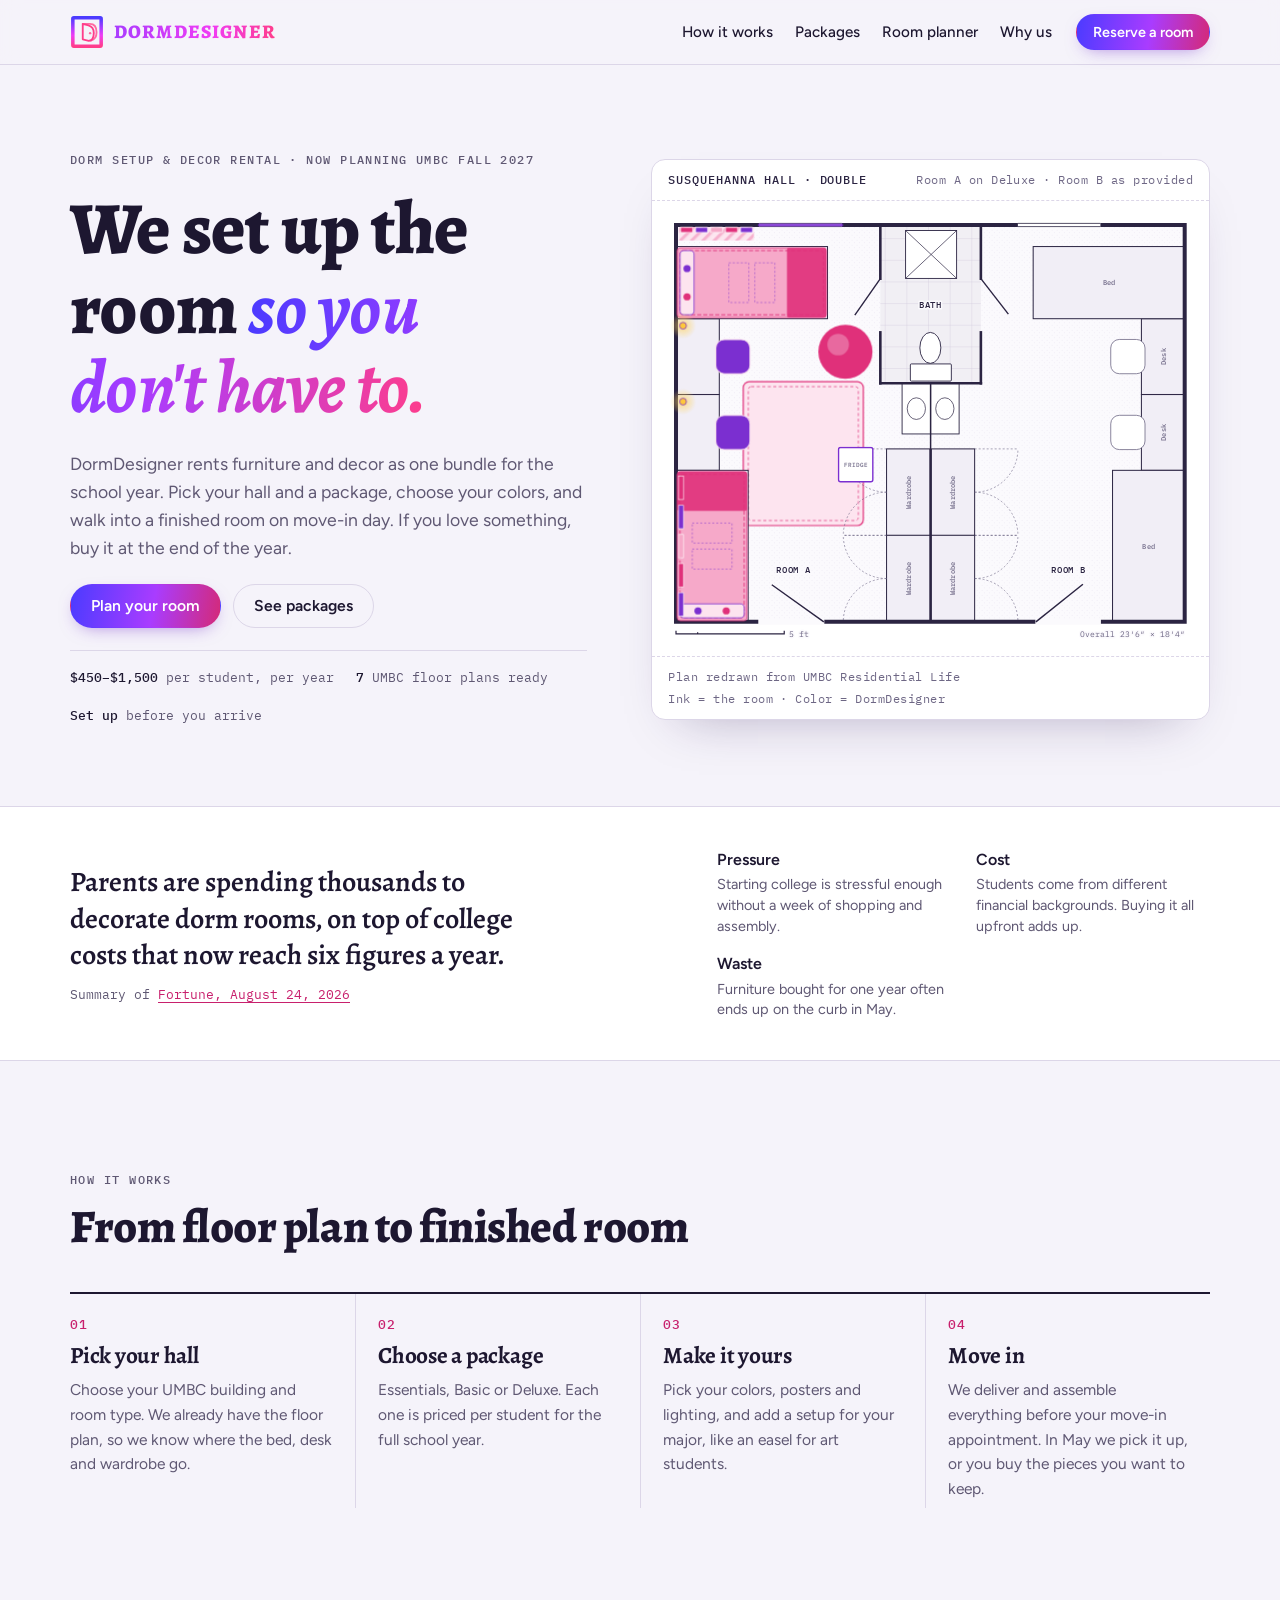
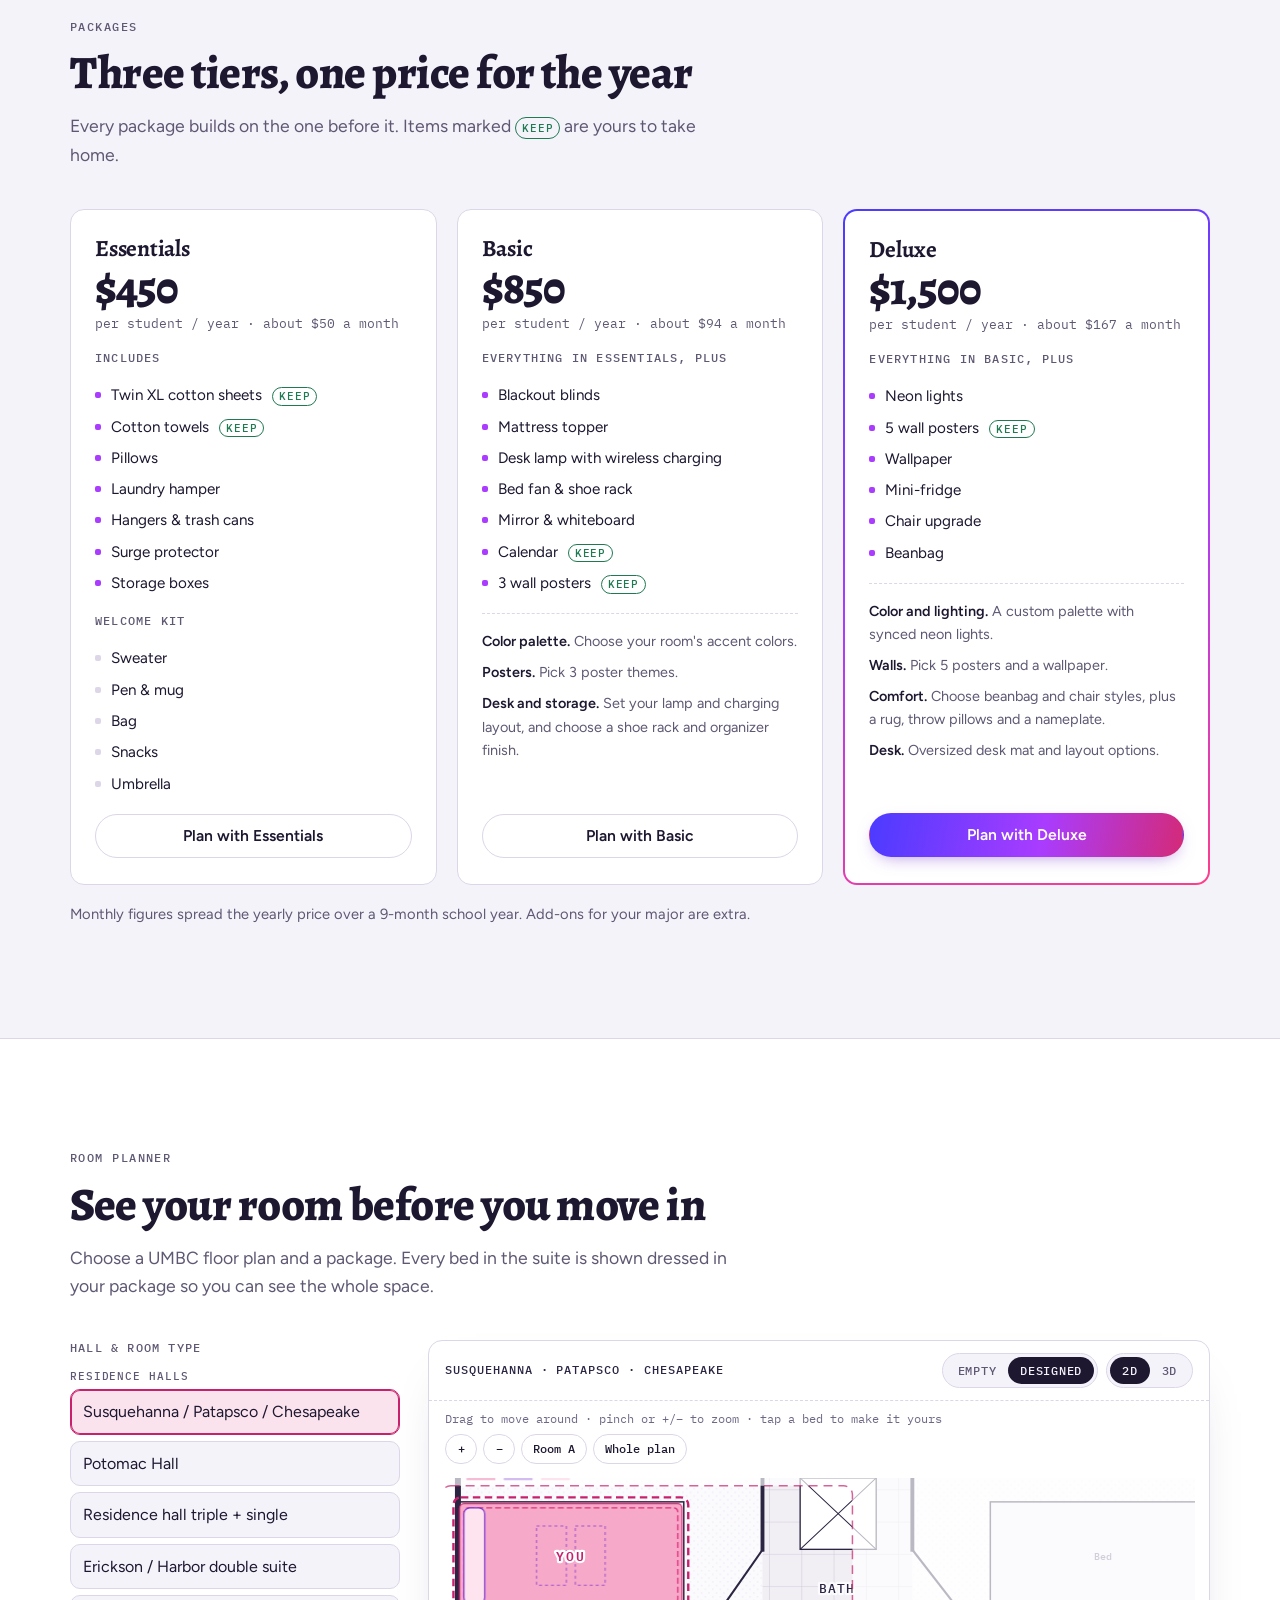
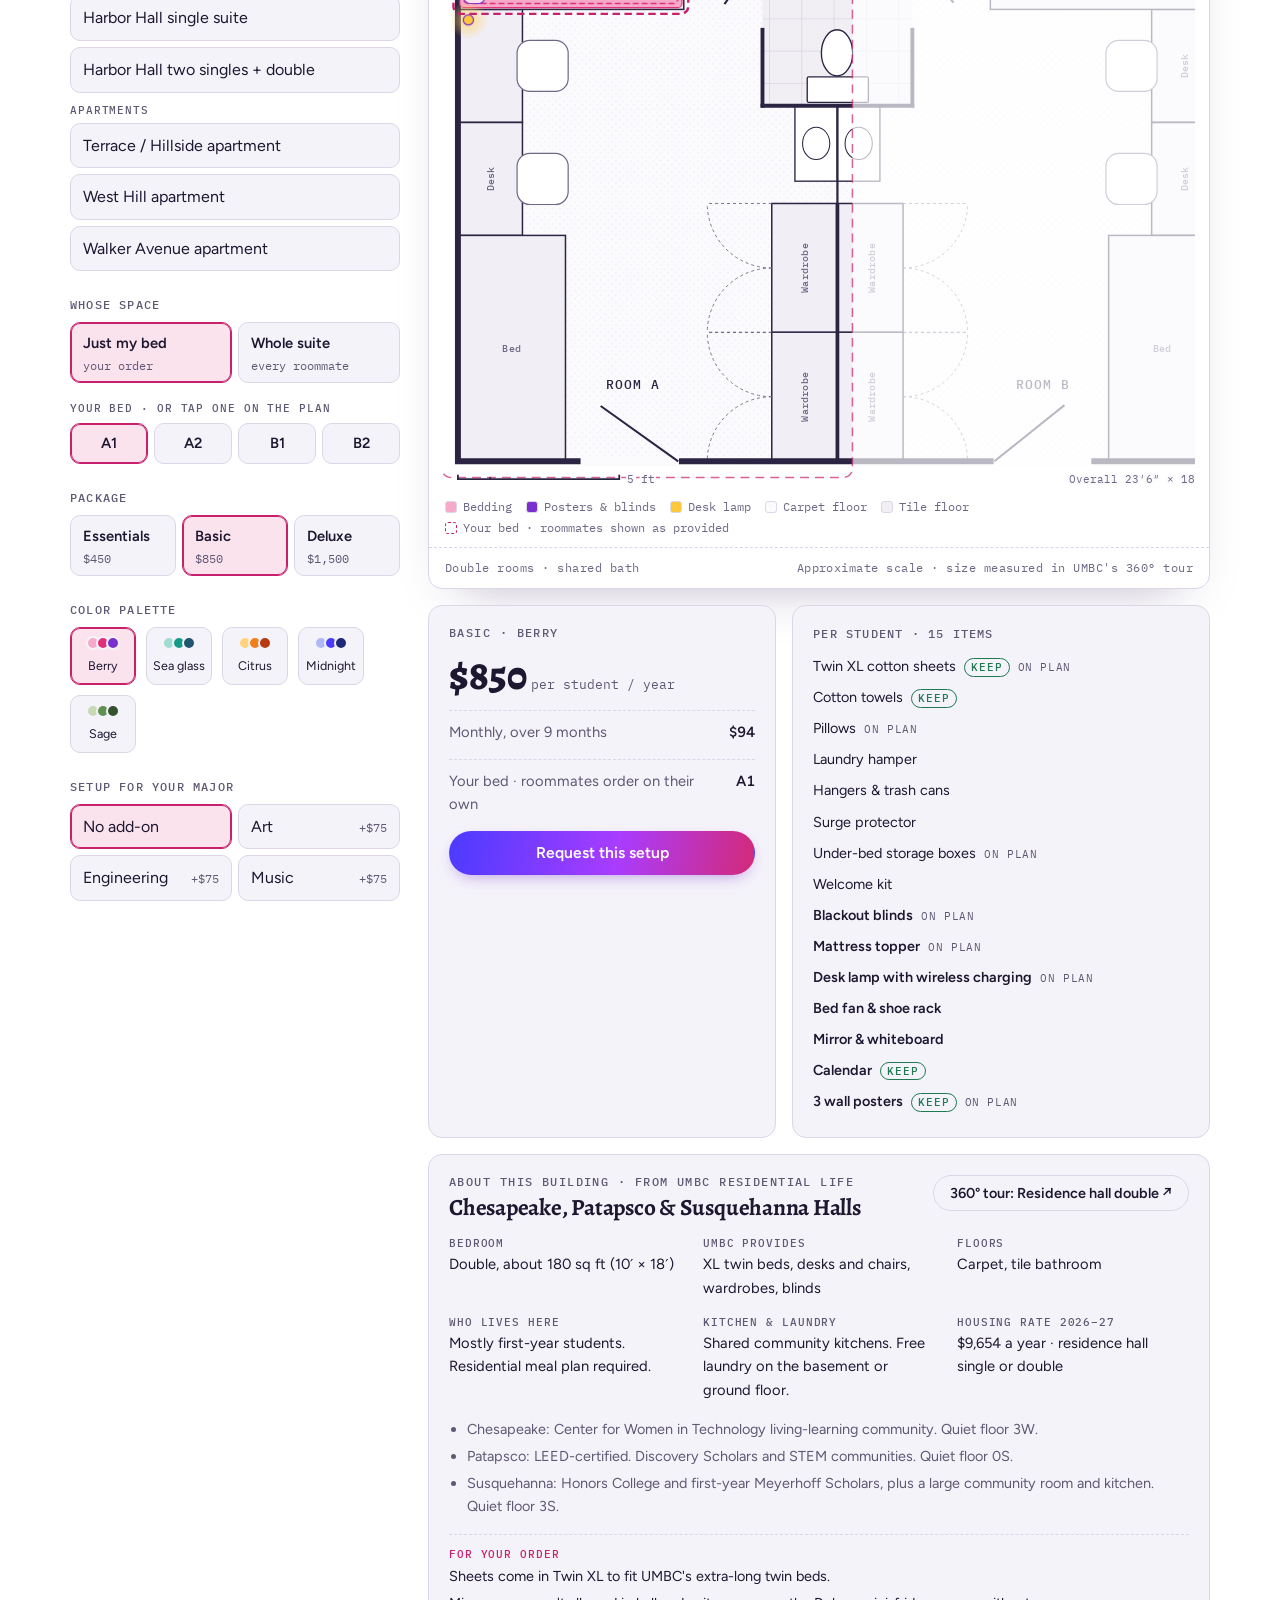
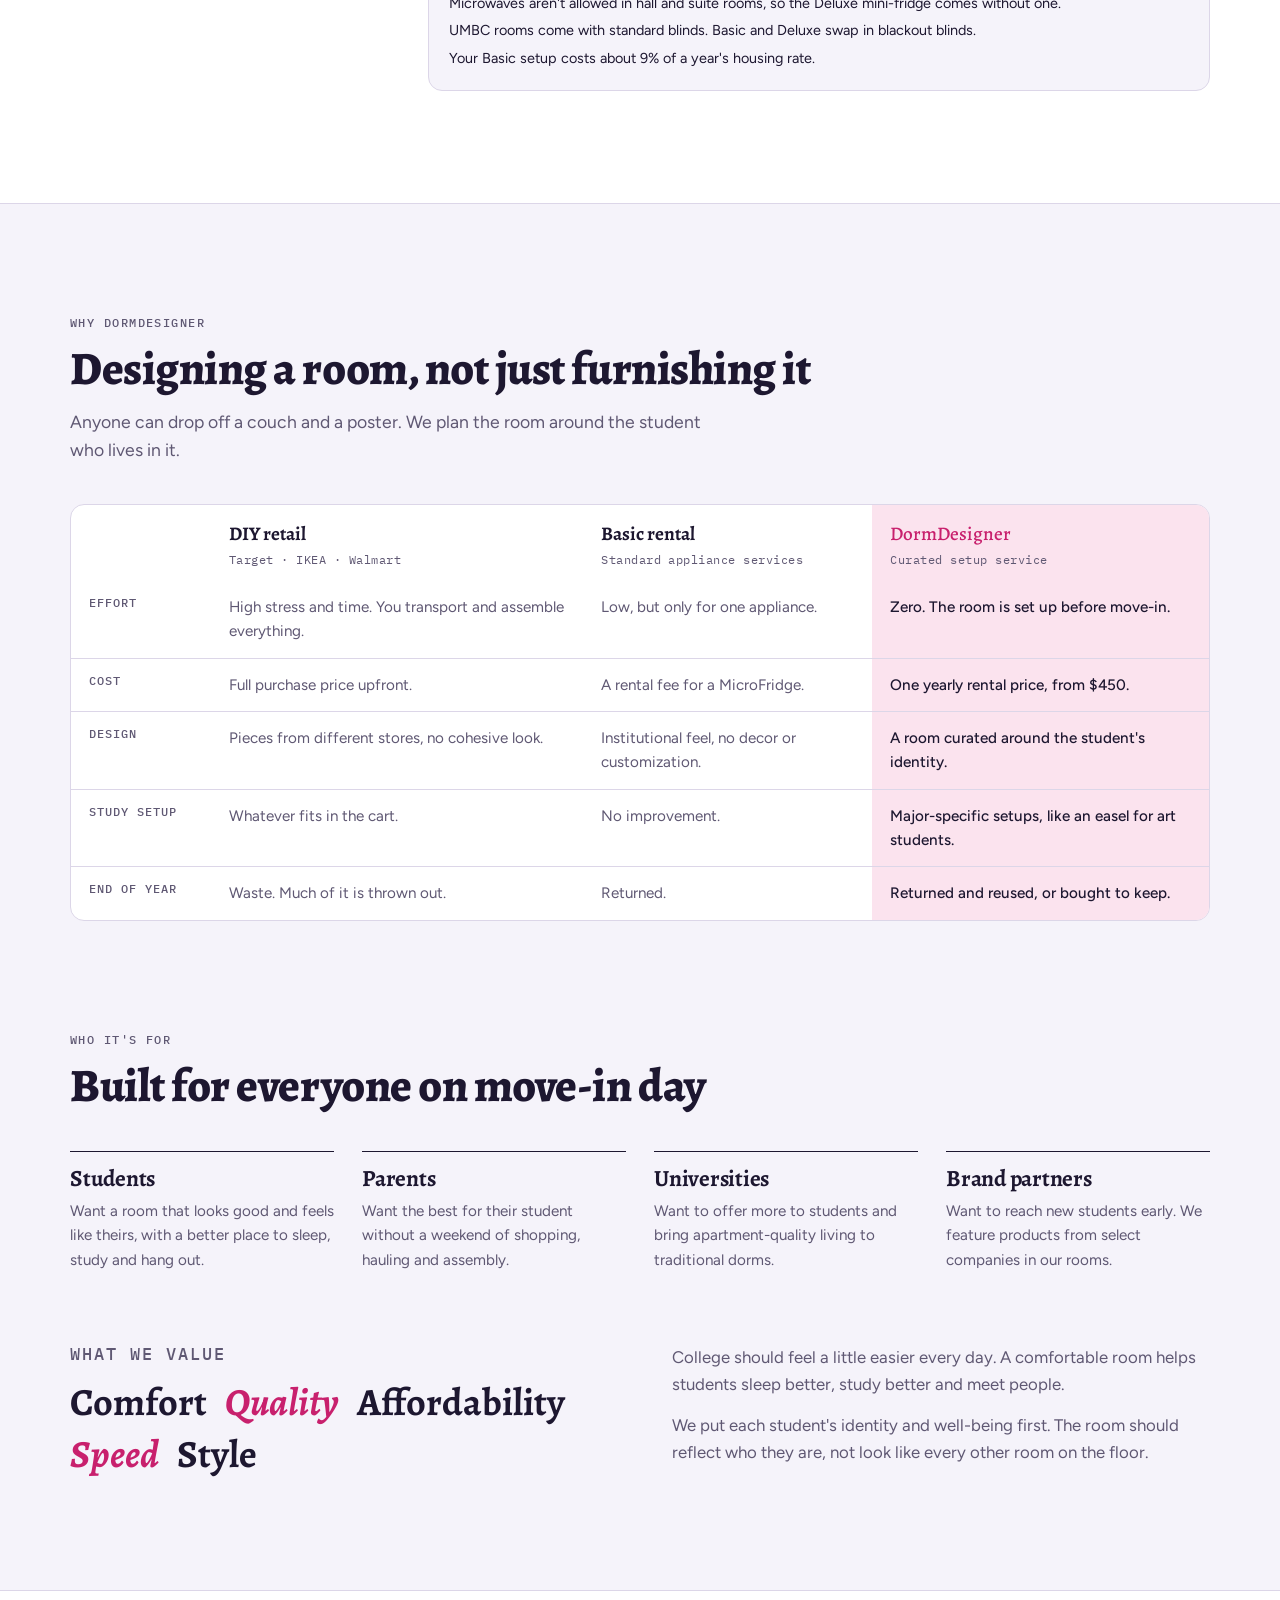
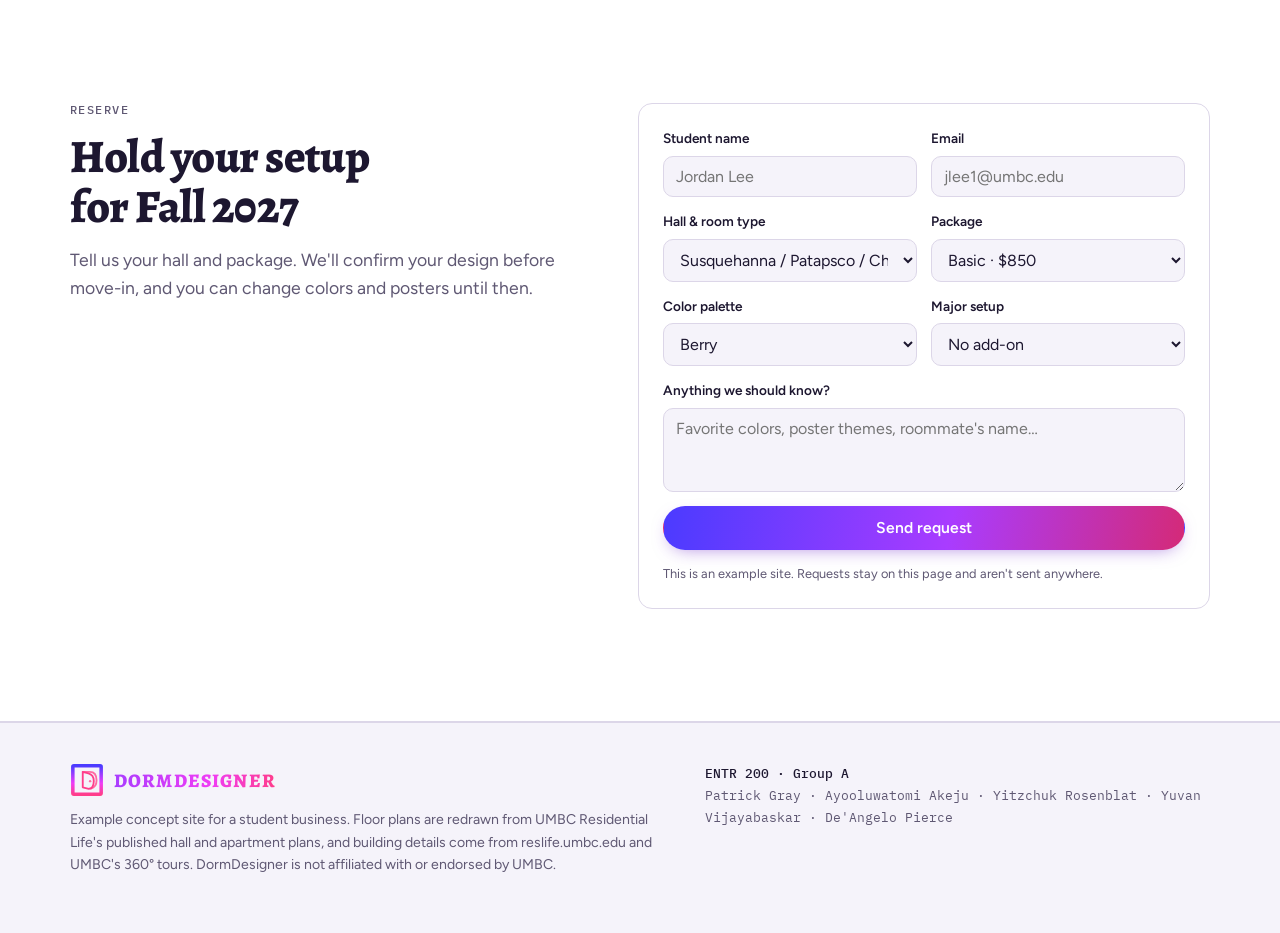
==== index.html @ 3f1683a0 "Built-in closets for Walker; fade everything outside the room in room view - Walker Avenue's closets" ====
<!doctype html>
<html lang="en">
<head>
<meta charset="utf-8">
<meta name="viewport" content="width=device-width, initial-scale=1, viewport-fit=cover">
<link rel="icon" href="logo.png">
<style>[hidden]{display:none!important}body{margin:0}img{max-width:100%}</style>
<title>DormDesigner</title>
<link rel="preconnect" href="https://fonts.googleapis.com">
<link rel="preconnect" href="https://fonts.gstatic.com" crossorigin>
<link rel="stylesheet" href="https://fonts.googleapis.com/css2?family=Alegreya:wght@500;700;800&family=Figtree:wght@400;500;600;700&family=IBM+Plex+Mono:wght@400;500&display=swap">
<style>
/* Layout: an architect's plan sheet. UMBC floor plans stay in plain ink; DormDesigner's decor is the only color on them. */
:root {
  --paper: #F5F3FA;
  --surface: #FFFFFF;
  --ink: #1D1730;
  --muted: #5F5873;
  --rule: #DCD6E8;
  --plan-bg: #FFFFFF;
  --plan-floor: #FBFAFD;
  --plan-grid: #EEEAF5;
  --plan-ink: #2B2442;
  --plan-furn: #F1EEF6;
  --plan-label: #6E6785;
  --plan-tile: #F1EFF4;
  --plan-tileline: #CFC8DA;
  --plan-wood: #F6EFE6;
  --plan-woodline: #E2D4C1;
  --brand-1: #4B3BFF;
  --brand-2: #A93CFF;
  --brand-3: #F03CF5;
  --brand-4: #FF3D8A;
  --accent: #C8206D;
  --accent-ink: #FFFFFF;
  --accent-soft: #FBE3EE;
  --ok: #1F7A52;
  --font-display: "Alegreya", Georgia, "Times New Roman", serif;
  --font-body: "Figtree", system-ui, -apple-system, "Segoe UI", sans-serif;
  --font-mono: "IBM Plex Mono", ui-monospace, Menlo, Consolas, monospace;
  --radius: 14px;
}
@media (prefers-color-scheme: dark) {
  :root:not([data-theme="light"]) {
    --paper: #100C19; --surface: #1A1526; --ink: #EEEAF7; --muted: #A49CBA; --rule: #2F2843;
    --plan-bg: #161120; --plan-floor: #1B1528; --plan-grid: #241D33; --plan-ink: #D9D2EC; --plan-furn: #251E35; --plan-label: #9C94B3; --plan-tile: #221C2F; --plan-tileline: #3A3250; --plan-wood: #241D2A; --plan-woodline: #3B3140;
    --accent: #FF6FAE; --accent-ink: #1A0D16; --accent-soft: #3A1830; --ok: #5FD39E;
    color-scheme: dark;
  }
}
:root[data-theme="dark"] {
  --paper: #100C19; --surface: #1A1526; --ink: #EEEAF7; --muted: #A49CBA; --rule: #2F2843;
  --plan-bg: #161120; --plan-floor: #1B1528; --plan-grid: #241D33; --plan-ink: #D9D2EC; --plan-furn: #251E35; --plan-label: #9C94B3; --plan-tile: #221C2F; --plan-tileline: #3A3250; --plan-wood: #241D2A; --plan-woodline: #3B3140;
  --accent: #FF6FAE; --accent-ink: #1A0D16; --accent-soft: #3A1830; --ok: #5FD39E;
  color-scheme: dark;
}

* { box-sizing: border-box; }
html { scroll-behavior: smooth; }
@media (prefers-reduced-motion: reduce) { html { scroll-behavior: auto; } }
body {
  background: var(--paper);
  color: var(--ink);
  font: 400 1rem/1.6 var(--font-body);
  -webkit-font-smoothing: antialiased;
}
a { color: var(--accent); text-underline-offset: 3px; }
:focus-visible { outline: 2px solid var(--accent); outline-offset: 3px; border-radius: 6px; }
h1, h2, h3 { font-family: var(--font-display); line-height: 1.08; margin: 0; text-wrap: balance; letter-spacing: -0.01em; }
h2 { font-size: clamp(2rem, 4vw, 2.9rem); font-weight: 800; }
h3 { font-size: 1.45rem; font-weight: 700; }
p { margin: 0; }
.wrap { max-width: 1180px; margin: 0 auto; padding-inline: 20px; }
.eyebrow {
  font: 500 0.75rem/1.2 var(--font-mono);
  letter-spacing: 0.12em; text-transform: uppercase; color: var(--muted);
}
.lede { color: var(--muted); font-size: 1.1rem; max-width: 60ch; }
.section { padding-block: clamp(64px, 9vw, 112px); }
.section-head { display: grid; gap: 14px; margin-bottom: 40px; max-width: 760px; }
.num { font-variant-numeric: tabular-nums; }

/* Brand */
.mark { width: 34px; height: 34px; flex: none; }
.wordmark {
  font: 800 1.2rem/1 var(--font-display); letter-spacing: 0.06em; text-transform: uppercase;
  background: linear-gradient(90deg, var(--brand-2), var(--brand-3) 60%, var(--brand-4));
  -webkit-background-clip: text; background-clip: text; color: transparent;
}

/* Header */
.top {
  position: sticky; top: env(safe-area-inset-top, 0px); z-index: 20;
  background: color-mix(in srgb, var(--paper) 86%, transparent);
  backdrop-filter: blur(10px); -webkit-backdrop-filter: blur(10px);
  border-bottom: 1px solid var(--rule);
}
.top .wrap { display: flex; align-items: center; gap: 24px; min-height: 64px; }
.brand { display: flex; align-items: center; gap: 10px; text-decoration: none; }
.nav { display: flex; gap: 22px; margin-left: auto; }
.nav a { color: var(--ink); text-decoration: none; font-weight: 500; font-size: 0.95rem; }
.nav a:hover { color: var(--accent); }
@media (max-width: 860px) { .nav { display: none; } .top .btn { margin-left: auto; } }

.btn {
  display: inline-flex; align-items: center; justify-content: center; gap: 8px;
  font: 600 0.98rem/1 var(--font-body); padding: 13px 20px; border-radius: 999px;
  text-decoration: none; cursor: pointer; border: 1px solid transparent;
  transition: transform .15s ease, box-shadow .15s ease; white-space: nowrap;
}
@media (max-width: 420px) { .wordmark { font-size: 1rem; letter-spacing: .03em; } .top .wrap { gap: 12px; } }
.btn-primary {
  color: #FFFFFF;
  background: linear-gradient(100deg, var(--brand-1), var(--brand-2) 55%, #D42A78);
  box-shadow: 0 6px 18px -8px rgba(110, 40, 200, .6);
}
.btn-primary:hover { transform: translateY(-1px); box-shadow: 0 10px 22px -8px rgba(110, 40, 200, .7); }
.btn-ghost { color: var(--ink); background: transparent; border-color: var(--rule); }
.btn-ghost:hover { border-color: var(--ink); }
.btn-sm { padding: 10px 16px; font-size: 0.9rem; }

/* Hero */
.hero { padding-block: clamp(40px, 7vw, 88px) clamp(48px, 7vw, 80px); }
.hero .wrap { display: grid; grid-template-columns: 1fr 1.08fr; gap: clamp(32px, 5vw, 64px); align-items: center; }
.hero-copy { display: grid; gap: 22px; min-width: 0; }
.hero h1 { font-size: clamp(2.7rem, 6.2vw, 4.6rem); font-weight: 800; }
.hero h1 em {
  font-style: italic; font-weight: 700;
  background: linear-gradient(90deg, var(--brand-1), var(--brand-2) 45%, var(--brand-4));
  -webkit-background-clip: text; background-clip: text; color: transparent;
  padding-right: .06em;
}
.hero .ctas { display: flex; flex-wrap: wrap; gap: 12px; }
.facts { display: flex; flex-wrap: wrap; gap: 8px 22px; font: 400 0.82rem/1.4 var(--font-mono); color: var(--muted); padding-top: 6px; border-top: 1px solid var(--rule); }
.facts span { padding-top: 12px; }
.facts b { color: var(--ink); font-weight: 500; }
@media (max-width: 900px) { .hero .wrap { grid-template-columns: 1fr; } }

/* Plan sheet card */
.sheet {
  background: var(--plan-bg); border: 1px solid var(--rule); border-radius: var(--radius);
  box-shadow: 0 24px 50px -30px rgba(40, 20, 80, .35);
  overflow: hidden; min-width: 0;
}
.sheet-head, .sheet-foot {
  display: flex; flex-wrap: wrap; gap: 6px 14px; align-items: center; justify-content: space-between;
  padding: 12px 16px; font: 400 0.75rem/1.35 var(--font-mono); color: var(--plan-label);
  letter-spacing: 0.04em;
}
.sheet-head { border-bottom: 1px dashed var(--rule); }
.sheet-foot { border-top: 1px dashed var(--rule); }
.sheet-head strong { color: var(--plan-ink); font-weight: 500; text-transform: uppercase; letter-spacing: 0.08em; }
.plan { display: block; width: 100%; height: auto; padding: 14px; }

/* SVG plan classes (theme-aware) */
.p-floor { fill: var(--plan-floor); }
.p-gridline { stroke: var(--plan-grid); stroke-width: .6; fill: none; }
.p-wall { stroke: var(--plan-ink); stroke-width: 4; fill: none; stroke-linejoin: miter; stroke-linecap: square; }
.p-shell { stroke: var(--plan-ink); stroke-width: 12; fill: none; stroke-linejoin: miter; }
.p-iwall { stroke: var(--plan-ink); stroke-width: 2.6; fill: none; stroke-linecap: square; }
.p-gap { stroke: var(--plan-floor); stroke-width: 6; }
.p-wingap { stroke: var(--plan-bg); stroke-width: 5.4; }
.p-win { stroke: var(--plan-ink); stroke-width: .8; }
.p-leaf { stroke: var(--plan-ink); stroke-width: 1.4; }
.p-arc { stroke: var(--plan-label); stroke-width: .7; stroke-dasharray: 2 2; fill: none; }
.p-furn { fill: var(--plan-furn); stroke: var(--plan-ink); stroke-width: 1; }
.p-fix { fill: var(--plan-bg); stroke: var(--plan-ink); stroke-width: .9; }
.p-fixline { stroke: var(--plan-ink); stroke-width: .7; fill: none; }
.p-flabel { fill: var(--plan-label); font: 500 7px var(--font-mono); letter-spacing: .02em; }
.p-room { fill: var(--plan-ink); font: 500 9px var(--font-mono); letter-spacing: .08em; text-transform: uppercase; paint-order: stroke; stroke: var(--plan-floor); stroke-width: 3px; stroke-linejoin: round; }
.p-dim { fill: var(--plan-label); font: 400 7.5px var(--font-mono); paint-order: stroke; stroke: var(--plan-floor); stroke-width: 3px; stroke-linejoin: round; }
.p-appl { fill: var(--plan-bg); stroke-width: 1.4; }
.p-appl-label { fill: var(--plan-label); font: 500 5.5px var(--font-mono); }
.decor > * { transform-box: fill-box; transform-origin: center; animation: pop .45s cubic-bezier(.2, .9, .3, 1.2) both; }
.decor > *:nth-child(3n+1) { animation-delay: .04s; }
.decor > *:nth-child(3n+2) { animation-delay: .1s; }
.decor > *:nth-child(3n) { animation-delay: .16s; }
@keyframes pop { from { opacity: .55; transform: scale(.9); } to { opacity: 1; transform: none; } }
@media (prefers-reduced-motion: reduce) { .decor > * { animation: none; } }

/* Problem band */
.band { border-block: 1px solid var(--rule); background: var(--surface); }
.band .wrap { display: grid; grid-template-columns: 1.2fr 1fr; gap: 32px 56px; padding-block: 40px; align-items: center; }
.band blockquote { margin: 0; font: 600 clamp(1.35rem, 2.6vw, 1.75rem)/1.3 var(--font-display); text-wrap: balance; }
.band .src { margin-top: 12px; font: 400 0.8rem var(--font-mono); color: var(--muted); }
.pains { display: grid; grid-template-columns: repeat(auto-fit, minmax(150px, 1fr)); gap: 14px 24px; }
.pains div { display: grid; gap: 2px; min-width: 0; }
.pains b { font-weight: 600; }
.pains span { color: var(--muted); font-size: 0.9rem; line-height: 1.45; }
@media (max-width: 800px) { .band .wrap { grid-template-columns: 1fr; } }

/* Steps */
.steps { display: grid; grid-template-columns: repeat(4, 1fr); gap: 0; counter-reset: step; border-top: 2px solid var(--ink); }
.step { padding: 22px 22px 6px 0; display: grid; gap: 10px; align-content: start; min-width: 0; }
.step + .step { padding-left: 22px; border-left: 1px solid var(--rule); }
.step::before {
  counter-increment: step; content: "0" counter(step);
  font: 500 0.8rem var(--font-mono); color: var(--accent); letter-spacing: .1em;
}
.step p { color: var(--muted); font-size: 0.97rem; }
@media (max-width: 900px) {
  .steps { grid-template-columns: 1fr 1fr; }
  .step:nth-child(3) { padding-left: 0; border-left: 0; }
  .step:nth-child(n+3) { border-top: 1px solid var(--rule); }
}
@media (max-width: 560px) {
  .steps { grid-template-columns: 1fr; }
  .step + .step { padding-left: 0; border-left: 0; border-top: 1px solid var(--rule); }
}

/* Packages */
.tiers { display: grid; grid-template-columns: repeat(3, 1fr); gap: 20px; align-items: stretch; }
.tier {
  background: var(--surface); border: 1px solid var(--rule); border-radius: var(--radius);
  padding: 26px 24px; display: flex; flex-direction: column; gap: 18px; min-width: 0;
}
.tier-head { display: grid; gap: 4px; }
.tier .price { font: 800 2.9rem/1 var(--font-display); letter-spacing: -0.02em; }
.tier .per { font: 400 0.8rem var(--font-mono); color: var(--muted); }
.tier .includes { font: 500 0.75rem var(--font-mono); text-transform: uppercase; letter-spacing: .1em; color: var(--muted); }
.tier ul { list-style: none; margin: 0; padding: 0; display: grid; gap: 7px; }
.tier li { display: flex; gap: 10px; align-items: baseline; font-size: 0.95rem; }
.tier li::before { content: ""; flex: none; width: 6px; height: 6px; border-radius: 2px; background: var(--brand-2); transform: translateY(-2px); }
.tier .kit li::before { background: var(--rule); }
.keep {
  font: 500 0.66rem/1 var(--font-mono); text-transform: uppercase; letter-spacing: .08em;
  color: var(--ok); border: 1px solid currentColor; border-radius: 999px; padding: 3px 6px; white-space: nowrap;
}
.tier .custom { border-top: 1px dashed var(--rule); padding-top: 16px; display: grid; gap: 8px; }
.tier .custom p { font-size: 0.9rem; color: var(--muted); }
.tier .custom b { color: var(--ink); font-weight: 600; }
.tier .btn { margin-top: auto; }
.tier-deluxe { border-color: transparent; background:
  linear-gradient(var(--surface), var(--surface)) padding-box,
  linear-gradient(160deg, var(--brand-1), var(--brand-2), var(--brand-4)) border-box;
  border: 2px solid transparent; }
.tiers-note { margin-top: 18px; color: var(--muted); font-size: 0.92rem; display: flex; gap: 8px; align-items: center; flex-wrap: wrap; }
@media (max-width: 960px) { .tiers { grid-template-columns: 1fr; max-width: 560px; } }

/* Planner */
.planner-sec { background: var(--surface); border-block: 1px solid var(--rule); }
.planner { display: grid; grid-template-columns: 330px minmax(0, 1fr); gap: 28px; align-items: start; }
.controls { display: grid; gap: 26px; min-width: 0; }
fieldset { border: 0; margin: 0; padding: 0; display: grid; gap: 10px; min-width: 0; }
legend { padding: 0; margin-bottom: 10px; font: 500 0.75rem var(--font-mono); text-transform: uppercase; letter-spacing: .1em; color: var(--muted); }
.opt-group { font: 500 0.7rem var(--font-mono); color: var(--muted); letter-spacing: .08em; text-transform: uppercase; margin-top: 4px; }
.radio-list { display: grid; gap: 6px; }
.opt { position: relative; display: block; cursor: pointer; }
.opt input { position: absolute; opacity: 0; inset: 0; margin: 0; cursor: pointer; }
.opt .box {
  display: flex; justify-content: space-between; gap: 10px; align-items: baseline;
  padding: 9px 12px; border: 1px solid var(--rule); border-radius: 10px; background: var(--paper);
  transition: border-color .15s, background .15s;
}
.opt .box small { color: var(--muted); font: 400 0.75rem var(--font-mono); white-space: nowrap; }
.opt:hover .box { border-color: var(--muted); }
.opt input:checked + .box { border-color: var(--accent); background: var(--accent-soft); box-shadow: inset 0 0 0 1px var(--accent); }
.opt input:focus-visible + .box { outline: 2px solid var(--accent); outline-offset: 2px; }
.seg { display: grid; grid-template-columns: repeat(3, 1fr); gap: 6px; }
.seg .box { flex-direction: column; gap: 2px; align-items: flex-start; }
.seg .box b { font-weight: 600; font-size: 0.92rem; }
.swatches { display: flex; flex-wrap: wrap; gap: 10px; }
.swatch .box { flex-direction: column; align-items: center; gap: 6px; padding: 8px 6px; min-width: 66px; }
.swatch .chips { display: flex; }
.swatch .chips i { width: 14px; height: 14px; border-radius: 50%; border: 2px solid var(--paper); margin-left: -4px; }
.swatch .chips i:first-child { margin-left: 0; }
.swatch .box span { font-size: 0.78rem; }
.majors { display: grid; grid-template-columns: 1fr 1fr; gap: 6px; }

.stage { display: grid; gap: 16px; min-width: 0; }
.toggle { display: inline-flex; border: 1px solid var(--rule); border-radius: 999px; padding: 3px; background: var(--paper); }
.toggle button {
  font: 500 0.75rem var(--font-mono); letter-spacing: .06em; text-transform: uppercase;
  border: 0; background: transparent; color: var(--muted); padding: 6px 12px; border-radius: 999px; cursor: pointer;
}
.toggle button[aria-pressed="true"] { background: var(--ink); color: var(--paper); }
.legend { display: flex; flex-wrap: wrap; gap: 6px 14px; padding: 0 16px 12px; font: 400 0.75rem var(--font-mono); color: var(--plan-label); }
.legend span { display: inline-flex; align-items: center; gap: 6px; }
.legend i { width: 12px; height: 12px; border-radius: 3px; display: inline-block; }
.head-tools { display: flex; flex-wrap: wrap; gap: 8px; }
.seg2 { grid-template-columns: 1fr 1fr; }
.seg4 { grid-template-columns: repeat(4, 1fr); }
.seg4 .box { align-items: center; padding: 8px 6px; }
.bedpick { display: grid; gap: 8px; margin-top: 4px; }
.p-you { fill: none; stroke: var(--accent); stroke-width: 1.6; stroke-dasharray: 5 3; }
.p-youlabel { fill: var(--accent); font: 600 9px var(--font-mono); letter-spacing: .14em; paint-order: stroke; stroke: var(--plan-bg); stroke-width: 3px; stroke-linejoin: round; }
.p-hit { fill: transparent; cursor: pointer; }
.p-hit:hover { fill: var(--accent); fill-opacity: .1; }

/* 3D view */
.view3d { position: relative; margin: 14px; border-radius: 10px; overflow: hidden; background: var(--plan-bg); min-height: 280px; }
.view3d canvas { display: block; width: 100%; touch-action: pan-y; cursor: grab; }
.view3d canvas.grabbing { cursor: grabbing; }
.view3d canvas:focus-visible { outline: 2px solid var(--accent); outline-offset: -2px; }
.v-bar { display: flex; flex-wrap: wrap; gap: 8px 12px; align-items: center; justify-content: space-between; padding: 10px 16px 0; }
.v-hint { font: 400 0.72rem var(--font-mono); color: var(--plan-label); }
.v-ui { display: flex; flex-wrap: wrap; gap: 6px; align-items: center; }
.v-btn {
  font: 500 0.75rem/1 var(--font-mono); color: var(--ink); background: var(--surface);
  border: 1px solid var(--rule); border-radius: 999px; min-width: 32px; height: 30px; padding: 0 11px; cursor: pointer;
}
.v-btn:hover { border-color: var(--ink); }
.plan.zoomed { cursor: grab; }
.plan.grabbing { cursor: grabbing; }
.p-tile { fill: var(--plan-tile); }
.p-tileline { stroke: var(--plan-tileline); stroke-width: .7; fill: none; }
.p-carpet { fill: var(--plan-grid); }
.p-focusmask { fill: var(--plan-bg); fill-opacity: .68; pointer-events: none; }
.p-focusring { fill: none; stroke: var(--accent); stroke-width: 1; stroke-dasharray: 6 4; opacity: .7; pointer-events: none; }
.p-seatback { fill: var(--plan-ink); fill-opacity: .2; }
.p-swing2 { stroke: var(--plan-label); stroke-width: .6; stroke-dasharray: 2 2; fill: none; }
.p-chair { fill: var(--plan-bg); stroke: var(--plan-label); stroke-width: .8; }
.p-scale { stroke: var(--plan-ink); stroke-width: 1.2; fill: none; }
.p-wood { fill: var(--plan-wood); }
.p-woodline { stroke: var(--plan-woodline); stroke-width: .7; fill: none; }
.building { background: var(--paper); border: 1px solid var(--rule); border-radius: var(--radius); padding: 20px; display: grid; gap: 16px; min-width: 0; }
.b-head { display: flex; flex-wrap: wrap; gap: 12px; justify-content: space-between; align-items: flex-start; }
.b-head h3 { margin-top: 6px; }
.b-facts { display: grid; grid-template-columns: repeat(auto-fit, minmax(210px, 1fr)); gap: 14px 22px; margin: 0; }
.b-facts dt { font: 500 0.7rem var(--font-mono); text-transform: uppercase; letter-spacing: .08em; color: var(--muted); }
.b-facts dd { margin: 3px 0 0; font-size: 0.92rem; }
.b-notes { margin: 0; padding-left: 18px; display: grid; gap: 4px; color: var(--muted); font-size: 0.9rem; }
.b-tips { border-top: 1px dashed var(--rule); padding-top: 12px; display: grid; gap: 4px; font-size: 0.9rem; }
.b-tips b { font: 500 0.7rem var(--font-mono); text-transform: uppercase; letter-spacing: .08em; color: var(--accent); }
.v3-msg { position: absolute; inset: 0; display: grid; place-items: center; text-align: center; padding: 24px; font: 400 0.85rem var(--font-mono); color: var(--plan-label); }

.summary { display: grid; grid-template-columns: minmax(0, 1fr) minmax(0, 1.2fr); gap: 16px; }
.quote, .itemlist { background: var(--paper); border: 1px solid var(--rule); border-radius: var(--radius); padding: 20px; min-width: 0; }
.quote { display: grid; gap: 14px; align-content: start; }
.quote .big { font: 800 2.6rem/1 var(--font-display); }
.quote .row { display: flex; justify-content: space-between; gap: 12px; font-size: 0.92rem; color: var(--muted); border-top: 1px dashed var(--rule); padding-top: 10px; }
.quote .row b { color: var(--ink); font-weight: 600; font-variant-numeric: tabular-nums; }
.itemlist h4 { margin: 0 0 10px; font: 500 0.75rem var(--font-mono); text-transform: uppercase; letter-spacing: .1em; color: var(--muted); }
.itemlist ul { list-style: none; margin: 0; padding: 0; columns: 2 200px; column-gap: 20px; }
.itemlist li { break-inside: avoid; padding: 4px 0; font-size: 0.9rem; display: flex; gap: 8px; align-items: baseline; flex-wrap: wrap; }
.itemlist li .tag { font: 400 0.66rem var(--font-mono); color: var(--muted); text-transform: uppercase; letter-spacing: .06em; }
.itemlist li.new { font-weight: 600; }
@media (max-width: 980px) { .planner { grid-template-columns: 1fr; } .controls { grid-template-columns: 1fr 1fr; } }
@media (max-width: 680px) { .controls { grid-template-columns: 1fr; } .summary { grid-template-columns: 1fr; } }

/* Compare */
.table-wrap { overflow-x: auto; border: 1px solid var(--rule); border-radius: var(--radius); background: var(--surface); }
table.compare { width: 100%; min-width: 720px; border-collapse: collapse; }
.compare th, .compare td { text-align: left; vertical-align: top; padding: 14px 18px; border-bottom: 1px solid var(--rule); font-size: 0.95rem; }
.compare thead th { font-family: var(--font-display); font-size: 1.2rem; font-weight: 700; border-bottom: 2px solid var(--ink); }
.compare thead th small { display: block; font: 400 0.75rem var(--font-mono); color: var(--muted); letter-spacing: .04em; margin-top: 2px; }
.compare tbody th { font: 500 0.75rem var(--font-mono); text-transform: uppercase; letter-spacing: .08em; color: var(--muted); width: 140px; }
.compare tr:last-child th, .compare tr:last-child td { border-bottom: 0; }
.compare td { color: var(--muted); }
.compare .us { background: var(--accent-soft); color: var(--ink); font-weight: 500; }
.compare thead .us { color: var(--accent); }

/* Audience + values */
.who { display: grid; grid-template-columns: repeat(4, 1fr); gap: 28px; }
.who div { display: grid; gap: 8px; align-content: start; border-top: 1px solid var(--ink); padding-top: 14px; min-width: 0; }
.who p { color: var(--muted); font-size: 0.95rem; }
@media (max-width: 900px) { .who { grid-template-columns: 1fr 1fr; } }
@media (max-width: 520px) { .who { grid-template-columns: 1fr; } }
.manifesto { display: grid; grid-template-columns: 1fr 1fr; gap: 40px 64px; margin-top: 72px; align-items: start; }
.manifesto p { color: var(--muted); font-size: 1.05rem; max-width: 56ch; }
.manifesto p + p { margin-top: 14px; }
.values { display: flex; flex-wrap: wrap; gap: 4px 18px; font: 700 clamp(1.6rem, 3.4vw, 2.4rem)/1.25 var(--font-display); }
.values span:nth-child(odd) { color: var(--ink); }
.values span:nth-child(even) { color: var(--accent); font-style: italic; }
@media (max-width: 800px) { .manifesto { grid-template-columns: 1fr; } }

/* Reserve form */
.reserve { display: grid; grid-template-columns: 1fr 1.1fr; gap: 48px; align-items: start; }
.form { background: var(--surface); border: 1px solid var(--rule); border-radius: var(--radius); padding: 24px; display: grid; gap: 14px; min-width: 0; }
.form .two { display: grid; grid-template-columns: 1fr 1fr; gap: 14px; }
.field { display: grid; gap: 6px; min-width: 0; }
.field label { font-size: 0.85rem; font-weight: 600; }
.field input, .field select, .field textarea {
  font: 400 1rem var(--font-body); color: var(--ink); background: var(--paper);
  border: 1px solid var(--rule); border-radius: 10px; padding: 10px 12px; width: 100%;
}
.field input:focus, .field select:focus, .field textarea:focus { outline: 2px solid var(--accent); outline-offset: 1px; border-color: transparent; }
.field textarea { min-height: 84px; resize: vertical; }
.form .fine { font-size: 0.8rem; color: var(--muted); }
.confirm { border: 1px solid var(--ok); border-radius: 10px; padding: 14px 16px; display: grid; gap: 6px; font-size: 0.92rem; }
.confirm b { color: var(--ok); }
.field .err { color: var(--accent); font-size: 0.8rem; }
@media (max-width: 860px) { .reserve { grid-template-columns: 1fr; } }
@media (max-width: 480px) { .form .two { grid-template-columns: 1fr; } }

/* Footer */
footer { border-top: 1px solid var(--rule); padding-block: 40px 56px; }
footer .wrap { display: grid; grid-template-columns: 1.2fr 1fr; gap: 28px; }
footer p { color: var(--muted); font-size: 0.88rem; }
footer .team { font: 400 0.8rem/1.7 var(--font-mono); color: var(--muted); }
footer .team b { color: var(--ink); font-weight: 500; }
@media (max-width: 760px) { footer .wrap { grid-template-columns: 1fr; } }
</style>
</head>
<body>

<svg width="0" height="0" style="position:absolute" aria-hidden="true">
  <defs>
    <linearGradient id="brandFrame" x1="0" y1="0" x2="0" y2="1">
      <stop offset="0" stop-color="#4B3BFF"/>
      <stop offset=".35" stop-color="#A93CFF"/>
      <stop offset=".62" stop-color="#F03CF5"/>
      <stop offset="1" stop-color="#FF3D8A"/>
    </linearGradient>
  </defs>
  <symbol id="logo" viewBox="0 0 48 48">
    <rect x="4" y="4" width="40" height="40" rx="1.5" fill="none" stroke="url(#brandFrame)" stroke-width="5"/>
    <path d="M18 12.5 H28 C35 12.5 37.5 18 37.5 24.5 C37.5 31 34.5 35 29.5 36" fill="none" stroke="#FF6AA2" stroke-width="2.6" stroke-linecap="round"/>
    <path d="M18 12.5 L26 14.6 C31.2 16 33.6 20 33.6 25.5 C33.6 32 31 36.6 26.5 36.4 L18 34.4 Z" fill="none" stroke="#FF3D8A" stroke-width="2.6" stroke-linejoin="round"/>
    <circle cx="28.4" cy="25.6" r="1.7" fill="#FF6AA2"/>
  </symbol>
</svg>

<header class="top">
  <div class="wrap">
    <a class="brand" href="#top" aria-label="DormDesigner home">
      <svg class="mark" aria-hidden="true"><use href="#logo"/></svg>
      <span class="wordmark">DormDesigner</span>
    </a>
    <nav class="nav" aria-label="Main">
      <a href="#how">How it works</a>
      <a href="#packages">Packages</a>
      <a href="#planner">Room planner</a>
      <a href="#compare">Why us</a>
    </nav>
    <a class="btn btn-primary btn-sm" href="#reserve">Reserve a room</a>
  </div>
</header>

<main id="top">
  <section class="hero">
    <div class="wrap">
      <div class="hero-copy">
        <p class="eyebrow">Dorm setup &amp; decor rental · Now planning UMBC Fall 2027</p>
        <h1>We set up the room <em>so you don't have to.</em></h1>
        <p class="lede">DormDesigner rents furniture and decor as one bundle for the school year. Pick your hall and a package, choose your colors, and walk into a finished room on move-in day. If you love something, buy it at the end of the year.</p>
        <div class="ctas">
          <a class="btn btn-primary" href="#planner">Plan your room</a>
          <a class="btn btn-ghost" href="#packages">See packages</a>
        </div>
        <div class="facts">
          <span><b>$450–$1,500</b> per student, per year</span>
          <span><b>7</b> UMBC floor plans ready</span>
          <span><b>Set up</b> before you arrive</span>
        </div>
      </div>
      <figure class="sheet" style="margin:0">
        <div class="sheet-head"><strong>Susquehanna Hall · Double</strong><span>Room A on Deluxe · Room B as provided</span></div>
        <svg class="plan" id="heroPlan" role="img" aria-label="Floor plan of a Susquehanna Hall suite. Room A has both roommates on the Deluxe package with colored bedding, posters, neon lights, a rug, beanbag and mini-fridge. Room B is shown with only the furniture the university provides."></svg>
        <figcaption class="sheet-foot"><span>Plan redrawn from UMBC Residential Life</span><span>Ink = the room · Color = DormDesigner</span></figcaption>
      </figure>
    </div>
  </section>

  <section class="band" aria-label="The problem">
    <div class="wrap">
      <div>
        <blockquote>Parents are spending thousands to decorate dorm rooms, on top of college costs that now reach six figures a year.</blockquote>
        <p class="src">Summary of <a href="https://fortune.com/2026/08/24/college-dorm-decor-parents-spending-six-figure-tuition/" target="_blank" rel="noopener">Fortune, August 24, 2026</a></p>
      </div>
      <div class="pains">
        <div><b>Pressure</b><span>Starting college is stressful enough without a week of shopping and assembly.</span></div>
        <div><b>Cost</b><span>Students come from different financial backgrounds. Buying it all upfront adds up.</span></div>
        <div><b>Waste</b><span>Furniture bought for one year often ends up on the curb in May.</span></div>
      </div>
    </div>
  </section>

  <section class="section" id="how">
    <div class="wrap">
      <div class="section-head">
        <p class="eyebrow">How it works</p>
        <h2>From floor plan to finished room</h2>
      </div>
      <div class="steps">
        <div class="step"><h3>Pick your hall</h3><p>Choose your UMBC building and room type. We already have the floor plan, so we know where the bed, desk and wardrobe go.</p></div>
        <div class="step"><h3>Choose a package</h3><p>Essentials, Basic or Deluxe. Each one is priced per student for the full school year.</p></div>
        <div class="step"><h3>Make it yours</h3><p>Pick your colors, posters and lighting, and add a setup for your major, like an easel for art students.</p></div>
        <div class="step"><h3>Move in</h3><p>We deliver and assemble everything before your move-in appointment. In May we pick it up, or you buy the pieces you want to keep.</p></div>
      </div>
    </div>
  </section>

  <section class="section" id="packages" style="padding-top:0">
    <div class="wrap">
      <div class="section-head">
        <p class="eyebrow">Packages</p>
        <h2>Three tiers, one price for the year</h2>
        <p class="lede">Every package builds on the one before it. Items marked <span class="keep">Keep</span> are yours to take home.</p>
      </div>
      <div class="tiers">
        <article class="tier">
          <div class="tier-head">
            <h3>Essentials</h3>
            <div class="price num">$450</div>
            <div class="per">per student / year · about $50 a month</div>
          </div>
          <div class="includes">Includes</div>
          <ul>
            <li>Twin XL cotton sheets <span class="keep">Keep</span></li>
            <li>Cotton towels <span class="keep">Keep</span></li>
            <li>Pillows</li>
            <li>Laundry hamper</li>
            <li>Hangers &amp; trash cans</li>
            <li>Surge protector</li>
            <li>Storage boxes</li>
          </ul>
          <div class="includes">Welcome kit</div>
          <ul class="kit">
            <li>Sweater</li><li>Pen &amp; mug</li><li>Bag</li><li>Snacks</li><li>Umbrella</li>
          </ul>
          <button class="btn btn-ghost" type="button" data-pick="essentials">Plan with Essentials</button>
        </article>
        <article class="tier">
          <div class="tier-head">
            <h3>Basic</h3>
            <div class="price num">$850</div>
            <div class="per">per student / year · about $94 a month</div>
          </div>
          <div class="includes">Everything in Essentials, plus</div>
          <ul>
            <li>Blackout blinds</li>
            <li>Mattress topper</li>
            <li>Desk lamp with wireless charging</li>
            <li>Bed fan &amp; shoe rack</li>
            <li>Mirror &amp; whiteboard</li>
            <li>Calendar <span class="keep">Keep</span></li>
            <li>3 wall posters <span class="keep">Keep</span></li>
          </ul>
          <div class="custom">
            <p><b>Color palette.</b> Choose your room's accent colors.</p>
            <p><b>Posters.</b> Pick 3 poster themes.</p>
            <p><b>Desk and storage.</b> Set your lamp and charging layout, and choose a shoe rack and organizer finish.</p>
          </div>
          <button class="btn btn-ghost" type="button" data-pick="basic">Plan with Basic</button>
        </article>
        <article class="tier tier-deluxe">
          <div class="tier-head">
            <h3>Deluxe</h3>
            <div class="price num">$1,500</div>
            <div class="per">per student / year · about $167 a month</div>
          </div>
          <div class="includes">Everything in Basic, plus</div>
          <ul>
            <li>Neon lights</li>
            <li>5 wall posters <span class="keep">Keep</span></li>
            <li>Wallpaper</li>
            <li>Mini-fridge</li>
            <li>Chair upgrade</li>
            <li>Beanbag</li>
          </ul>
          <div class="custom">
            <p><b>Color and lighting.</b> A custom palette with synced neon lights.</p>
            <p><b>Walls.</b> Pick 5 posters and a wallpaper.</p>
            <p><b>Comfort.</b> Choose beanbag and chair styles, plus a rug, throw pillows and a nameplate.</p>
            <p><b>Desk.</b> Oversized desk mat and layout options.</p>
          </div>
          <button class="btn btn-primary" type="button" data-pick="deluxe">Plan with Deluxe</button>
        </article>
      </div>
      <p class="tiers-note">Monthly figures spread the yearly price over a 9-month school year. Add-ons for your major are extra.</p>
    </div>
  </section>

  <section class="section planner-sec" id="planner">
    <div class="wrap">
      <div class="section-head">
        <p class="eyebrow">Room planner</p>
        <h2>See your room before you move in</h2>
        <p class="lede">Choose a UMBC floor plan and a package. Every bed in the suite is shown dressed in your package so you can see the whole space.</p>
      </div>
      <div class="planner">
        <form class="controls" id="plannerForm" onsubmit="return false">
          <fieldset>
            <legend>Hall &amp; room type</legend>
            <div class="radio-list" id="hallList"></div>
          </fieldset>
          <div style="display:grid;gap:26px">
            <fieldset>
              <legend>Whose space</legend>
              <div class="seg seg2">
                <label class="opt"><input type="radio" name="scope" id="scope-me" value="me"><span class="box"><b>Just my bed</b><small>your order</small></span></label>
                <label class="opt"><input type="radio" name="scope" id="scope-suite" value="suite"><span class="box"><b>Whole suite</b><small>every roommate</small></span></label>
              </div>
              <div class="bedpick" id="bedPick">
                <span class="opt-group">Your bed · or tap one on the plan</span>
                <div class="seg seg4" id="bedList"></div>
              </div>
            </fieldset>
            <fieldset>
              <legend>Package</legend>
              <div class="seg" id="pkgList"></div>
            </fieldset>
            <fieldset>
              <legend>Color palette</legend>
              <div class="swatches" id="palList"></div>
            </fieldset>
            <fieldset>
              <legend>Setup for your major</legend>
              <div class="majors" id="majorList"></div>
            </fieldset>
          </div>
        </form>

        <div class="stage">
          <div class="sheet">
            <div class="sheet-head">
              <strong id="planTitle">Hall</strong>
              <div class="head-tools">
                <div class="toggle" role="group" aria-label="Decor">
                  <button type="button" id="viewEmpty" aria-pressed="false">Empty</button>
                  <button type="button" id="viewDesigned" aria-pressed="true">Designed</button>
                </div>
                <div class="toggle" role="group" aria-label="View">
                  <button type="button" id="view2d" aria-pressed="true">2D</button>
                  <button type="button" id="view3d" aria-pressed="false">3D</button>
                </div>
              </div>
            </div>
            <div class="v-bar">
              <p class="v-hint" id="vHint">Drag to move around · pinch or +/− to zoom</p>
              <div class="v-ui" role="toolbar" aria-label="Plan view">
                <div class="toggle" role="group" aria-label="3D drag mode" id="modeToggle" hidden>
                  <button type="button" id="mRotate" aria-pressed="true">Rotate</button>
                  <button type="button" id="mMove" aria-pressed="false">Move</button>
                </div>
                <button type="button" class="v-btn" id="zIn" aria-label="Zoom in">+</button>
                <button type="button" class="v-btn" id="zOut" aria-label="Zoom out">−</button>
                <button type="button" class="v-btn" id="zRoom">My room</button>
                <button type="button" class="v-btn" id="zAll">Whole plan</button>
                <button type="button" class="v-btn" id="wallsBtn" hidden>Cutaway walls</button>
              </div>
            </div>
            <svg class="plan" id="plan" aria-label="Floor plan"></svg>
            <div class="view3d" id="stage3d" hidden>
              <canvas id="c3d" tabindex="0" aria-label="3D model of the room. Drag or use arrow keys to rotate, shift plus arrows to move, plus and minus to zoom."></canvas>
              <p class="v3-msg" id="v3msg" hidden></p>
            </div>
            <div class="legend" id="legend"></div>
            <div class="sheet-foot"><span id="planType">Type</span><span id="planSrc">Redrawn from UMBC Residential Life</span></div>
          </div>

          <div class="summary">
            <div class="quote" aria-live="polite">
              <div class="eyebrow" id="qPkg">Package</div>
              <div><span class="big num" id="qPrice">$0</span> <span class="per" style="color:var(--muted);font:400 .8rem var(--font-mono)">per student / year</span></div>
              <div class="row"><span>Monthly, over 9 months</span><b id="qMonth">$0</b></div>
              <div class="row"><span id="qSuiteLabel">Whole suite</span><b id="qSuite">$0</b></div>
              <a class="btn btn-primary" href="#reserve" id="toReserve">Request this setup</a>
            </div>
            <div class="itemlist">
              <h4 id="itemsHead">What's in the room</h4>
              <ul id="items"></ul>
            </div>
          </div>
          <section class="building" id="building" aria-label="About this building"></section>
        </div>
      </div>
    </div>
  </section>

  <section class="section" id="compare">
    <div class="wrap">
      <div class="section-head">
        <p class="eyebrow">Why DormDesigner</p>
        <h2>Designing a room, not just furnishing it</h2>
        <p class="lede">Anyone can drop off a couch and a poster. We plan the room around the student who lives in it.</p>
      </div>
      <div class="table-wrap">
        <table class="compare">
          <thead>
            <tr>
              <th scope="col"><span class="sr-only" style="position:absolute;left:-9999px">Topic</span></th>
              <th scope="col">DIY retail<small>Target · IKEA · Walmart</small></th>
              <th scope="col">Basic rental<small>Standard appliance services</small></th>
              <th scope="col" class="us">DormDesigner<small>Curated setup service</small></th>
            </tr>
          </thead>
          <tbody>
            <tr><th scope="row">Effort</th><td>High stress and time. You transport and assemble everything.</td><td>Low, but only for one appliance.</td><td class="us">Zero. The room is set up before move-in.</td></tr>
            <tr><th scope="row">Cost</th><td>Full purchase price upfront.</td><td>A rental fee for a MicroFridge.</td><td class="us">One yearly rental price, from $450.</td></tr>
            <tr><th scope="row">Design</th><td>Pieces from different stores, no cohesive look.</td><td>Institutional feel, no decor or customization.</td><td class="us">A room curated around the student's identity.</td></tr>
            <tr><th scope="row">Study setup</th><td>Whatever fits in the cart.</td><td>No improvement.</td><td class="us">Major-specific setups, like an easel for art students.</td></tr>
            <tr><th scope="row">End of year</th><td>Waste. Much of it is thrown out.</td><td>Returned.</td><td class="us">Returned and reused, or bought to keep.</td></tr>
          </tbody>
        </table>
      </div>
    </div>
  </section>

  <section class="section" style="padding-top:0">
    <div class="wrap">
      <div class="section-head">
        <p class="eyebrow">Who it's for</p>
        <h2>Built for everyone on move-in day</h2>
      </div>
      <div class="who">
        <div><h3>Students</h3><p>Want a room that looks good and feels like theirs, with a better place to sleep, study and hang out.</p></div>
        <div><h3>Parents</h3><p>Want the best for their student without a weekend of shopping, hauling and assembly.</p></div>
        <div><h3>Universities</h3><p>Want to offer more to students and bring apartment-quality living to traditional dorms.</p></div>
        <div><h3>Brand partners</h3><p>Want to reach new students early. We feature products from select companies in our rooms.</p></div>
      </div>
      <div class="manifesto">
        <div>
          <p class="eyebrow" style="margin-bottom:14px">What we value</p>
          <div class="values"><span>Comfort</span><span>Quality</span><span>Affordability</span><span>Speed</span><span>Style</span></div>
        </div>
        <div>
          <p>College should feel a little easier every day. A comfortable room helps students sleep better, study better and meet people.</p>
          <p>We put each student's identity and well-being first. The room should reflect who they are, not look like every other room on the floor.</p>
        </div>
      </div>
    </div>
  </section>

  <section class="section planner-sec" id="reserve">
    <div class="wrap reserve">
      <div class="section-head" style="margin:0">
        <p class="eyebrow">Reserve</p>
        <h2>Hold your setup for Fall 2027</h2>
        <p class="lede">Tell us your hall and package. We'll confirm your design before move-in, and you can change colors and posters until then.</p>
      </div>
      <form class="form" id="reserveForm" novalidate>
        <div class="two">
          <div class="field"><label for="rName">Student name</label><input id="rName" name="name" autocomplete="name" placeholder="Jordan Lee" required></div>
          <div class="field"><label for="rEmail">Email</label><input id="rEmail" name="email" type="email" autocomplete="email" placeholder="jlee1@umbc.edu" required></div>
        </div>
        <div class="two">
          <div class="field"><label for="rHall">Hall &amp; room type</label><select id="rHall" name="hall"></select></div>
          <div class="field"><label for="rPkg">Package</label><select id="rPkg" name="pkg"></select></div>
        </div>
        <div class="two">
          <div class="field"><label for="rPal">Color palette</label><select id="rPal" name="palette"></select></div>
          <div class="field"><label for="rMajor">Major setup</label><select id="rMajor" name="major"></select></div>
        </div>
        <div class="field"><label for="rNotes">Anything we should know?</label><textarea id="rNotes" name="notes" placeholder="Favorite colors, poster themes, roommate's name…"></textarea></div>
        <button class="btn btn-primary" type="submit">Send request</button>
        <p class="fine">This is an example site. Requests stay on this page and aren't sent anywhere.</p>
        <div class="confirm" id="confirm" hidden></div>
      </form>
    </div>
  </section>
</main>

<footer>
  <div class="wrap">
    <div style="display:grid;gap:12px">
      <a class="brand" href="#top" aria-label="DormDesigner home"><svg class="mark" aria-hidden="true"><use href="#logo"/></svg><span class="wordmark">DormDesigner</span></a>
      <p>Example concept site for a student business. Floor plans are redrawn from UMBC Residential Life's published hall and apartment plans, and building details come from reslife.umbc.edu and UMBC's 360° tours. DormDesigner is not affiliated with or endorsed by UMBC.</p>
    </div>
    <div class="team">
      <b>ENTR 200 · Group A</b><br>
      Patrick Gray · Ayooluwatomi Akeju · Yitzchuk Rosenblat · Yuvan Vijayabaskar · De'Angelo Pierce
    </div>
  </div>
</footer>

<script>
(function () {
  "use strict";
  const NS = "http://www.w3.org/2000/svg";

  const PALETTES = {
    berry:    { name: "Berry",     bed: "#F6A9C9", accent: "#E0307A", deep: "#7B2FD0", light: "#FDE4EF" },
    sea:      { name: "Sea glass", bed: "#9FDCD1", accent: "#159A88", deep: "#1F5670", light: "#E2F6F2" },
    citrus:   { name: "Citrus",    bed: "#FFD27D", accent: "#F0801C", deep: "#B83A12", light: "#FFF1D6" },
    midnight: { name: "Midnight",  bed: "#AFB8F6", accent: "#4B3BFF", deep: "#1E2A78", light: "#E7EAFE" },
    sage:     { name: "Sage",      bed: "#C7DAB6", accent: "#5F9150", deep: "#34522D", light: "#EEF5E8" }
  };
  const PACKAGES = {
    essentials: { name: "Essentials", price: 450,  level: 1 },
    basic:      { name: "Basic",      price: 850,  level: 2 },
    deluxe:     { name: "Deluxe",     price: 1500, level: 3 }
  };
  const MAJORS = {
    none:  { name: "No add-on",   item: "",                               price: 0 },
    art:   { name: "Art",         item: "Easel & supply cart",            price: 75 },
    eng:   { name: "Engineering", item: "Dual-monitor arm & desk mat",    price: 75 },
    music: { name: "Music",       item: "Keyboard stand & headphone hook", price: 75 }
  };
  const ITEMS = [
    { lvl: 1, name: "Twin XL cotton sheets", keep: true, plan: true },
    { lvl: 1, name: "Cotton towels", keep: true },
    { lvl: 1, name: "Pillows", plan: true },
    { lvl: 1, name: "Laundry hamper" },
    { lvl: 1, name: "Hangers & trash cans" },
    { lvl: 1, name: "Surge protector" },
    { lvl: 1, name: "Under-bed storage boxes", plan: true },
    { lvl: 1, name: "Welcome kit" },
    { lvl: 2, name: "Blackout blinds", plan: true },
    { lvl: 2, name: "Mattress topper", plan: true },
    { lvl: 2, name: "Desk lamp with wireless charging", plan: true },
    { lvl: 2, name: "Bed fan & shoe rack" },
    { lvl: 2, name: "Mirror & whiteboard" },
    { lvl: 2, name: "Calendar", keep: true },
    { lvl: 2, name: "3 wall posters", keep: true, plan: true, max: 2 },
    { lvl: 3, name: "5 wall posters", keep: true, plan: true },
    { lvl: 3, name: "Neon lights", plan: true },
    { lvl: 3, name: "Wallpaper accent wall", plan: true },
    { lvl: 3, name: "Mini-fridge", plan: true },
    { lvl: 3, name: "Chair upgrade", plan: true },
    { lvl: 3, name: "Beanbag", plan: true },
    { lvl: 3, name: "Rug & throw pillows", plan: true }
  ];

  /* Floor plans traced from UMBC Residential Life's published drawings.
     Coordinates are pixels on a 4x render of each drawing (one unit on the plan = 2 px).
     Rects are [x0, y0, x1, y1]. Beds: head = pillow end; art = the wall run for posters,
     [x1, y1, x2, y2, nx, ny] with (nx, ny) pointing into the room. Doors: gap = the opening
     in the wall, leaf = hinge -> leaf end, arc = draw the swing. Rooms list the open floor
     spots for a rug, mini-fridge, beanbag and major add-on, one entry per bedroom, then
     shared rooms. */
  const RAW_LAYOUTS = {
    susq: {
      real: { w: 282, h: 220, src: "measured in UMBC's 360° tour" }, bedIn: [40, 84], deskIn: [42, 24], hutch: true, taskChair: true,
      floorBase: "carpetGray", floors: [{ type: "tile", poly: [[424, 17], [625, 17], [625, 303], [424, 303]] }],
      bedRoom: [0, 0, 1, 1], bedNames: ["A1", "A2", "B1", "B2"],
      name: "Susquehanna · Patapsco · Chesapeake", short: "Susquehanna / Patapsco / Chesapeake", group: "Residence halls",
      type: "Double rooms · shared bath", desc: "Two double rooms sharing a bathroom", residents: 4,
      outline: [[15.5, 17], [1032.5, 17], [1032.5, 734], [15.5, 734]],
      walls: [[424, 17, 424, 114], [424, 211, 424, 303], [625, 17, 625, 114], [625, 211, 625, 303], [424, 303, 625, 303], [524.5, 303, 524.5, 734, 1.5]],
      windows: [[182, 17, 347, 17], [699, 17, 864, 17]],
      doors: [{ gap: [180, 734, 312, 734], leaf: [311, 734, 207, 667] }, { gap: [734, 734, 865, 734], leaf: [735, 734, 829, 666] },
              { leaf: [424, 114, 373, 180] }, { leaf: [625, 114, 680, 178] }],
      furn: [["shower", 474.5, 27, 576.5, 113.5], ["toilet", 524, 239, 21, 28, [484, 268, 566, 299]],
             ["sink", 467.5, 303, 524.5, 394.5], ["sink", 524.5, 303, 581.5, 394.5],
             ["wardrobe", 440, 422, 524.5, 577.5], ["wardrobe", 524.5, 422, 608.5, 577.5], ["wardrobe", 440, 577.5, 524.5, 734], ["wardrobe", 524.5, 577.5, 608.5, 734]],
      beds: [{ r: [15.5, 62.5, 300.5, 185.5], head: "l", art: [22, 17, 176, 17, 0, 1] },
             { r: [15.5, 462.5, 145.5, 734], head: "b", art: [15.5, 470, 15.5, 728, 1, 0] },
             { r: [748.5, 62.5, 1032.5, 185.5], head: "r", art: [870, 17, 1026, 17, 0, 1] },
             { r: [903.5, 462.5, 1032.5, 734], head: "b", art: [1032.5, 470, 1032.5, 728, -1, 0] }],
      desks: [{ r: [15.5, 185.5, 83.5, 324], wall: "l" }, { r: [15.5, 324, 83.5, 462.5], wall: "l" },
              { r: [965, 185.5, 1032.5, 324], wall: "r" }, { r: [965, 324, 1032.5, 462.5], wall: "r" }],
      rooms: [{ rug: [150, 300, 390, 560], fridge: [418, 450], bean: [365, 70], extra: [250, 235] },
              { rug: [658, 300, 898, 560], fridge: [630, 450], bean: [684, 70], extra: [798, 235] }],
      labels: [[250, 640, "Room A"], [800, 640, "Room B"], [524, 160, "Bath"]]
    },
    potomac: {
      real: { w: 306, h: 221, src: "scaled from its extra-long twin beds" }, bedIn: [40, 84], deskIn: [42, 24], hutch: true, taskChair: true,
      floorBase: "carpetGray", floors: [{ type: "tile", poly: [[399, 465], [741, 465], [741, 560], [680.5, 661], [680.5, 760.5], [460.5, 760.5], [460.5, 661], [399, 560]] }],
      bedRoom: [0, 0, 1, 1], bedNames: ["A1", "A2", "B1", "B2"],
      name: "Potomac Hall", short: "Potomac Hall", group: "Residence halls",
      type: "Double rooms · shared bath", desc: "Two double rooms sharing a bathroom", residents: 4,
      outline: [[18, 17.5], [1123, 17.5], [1123, 760.5], [18, 760.5]],
      walls: [[571, 17.5, 571, 465, 1.5], [399, 465, 741, 465], [399, 465, 399, 560], [741, 465, 741, 560],
              [460.5, 661, 460.5, 760.5], [680.5, 661, 680.5, 760.5]],
      windows: [[199, 17.5, 378, 17.5], [761, 17.5, 940, 17.5]],
      doors: [{ gap: [202, 760.5, 340, 760.5], leaf: [202, 760.5, 300, 690] }, { gap: [799, 760.5, 941, 760.5], leaf: [940, 760.5, 828, 690] },
              { leaf: [460.5, 661, 400, 594] }, { leaf: [680.5, 661, 741, 594] }],
      furn: [["sink", 399, 465, 461, 560], ["sink", 680, 465, 741, 560], ["toilet", 570, 530, 21, 29, [524, 468, 614, 500]],
             ["shower", 515, 662, 627, 752],
             ["wardrobe", 18, 439, 108, 600.5], ["wardrobe", 18, 600.5, 108, 760.5], ["wardrobe", 1033, 439, 1123, 600.5], ["wardrobe", 1033, 600.5, 1123, 760.5]],
      beds: [{ r: [18, 17.5, 159, 296], head: "t", art: [18, 25, 18, 290, 1, 0] },
             { r: [428.5, 17.5, 571, 296], head: "t", art: [433, 17.5, 566, 17.5, 0, 1] },
             { r: [571, 17.5, 713.5, 296], head: "t", art: [576, 17.5, 708, 17.5, 0, 1] },
             { r: [982.5, 17.5, 1123, 296], head: "t", art: [1123, 25, 1123, 290, -1, 0] }],
      desks: [{ r: [18, 296, 92, 439], wall: "l" }, { r: [495.5, 296, 571, 439], wall: "r" },
              { r: [571, 296, 646.5, 439], wall: "l" }, { r: [1047.5, 296, 1123, 439], wall: "r" }],
      rooms: [{ rug: [175, 310, 385, 560], fridge: [472, 320], bean: [205, 80], extra: [360, 75] },
              { rug: [756, 310, 966, 560], fridge: [669, 320], bean: [936, 80], extra: [781, 75] }],
      labels: [[290, 640, "Room A"], [852, 640, "Room B"], [570, 612, "Bath"]]
    },
    triple: {
      real: { w: 308, h: 256, src: "measured in UMBC's 360° tour (furniture placement approximate)" }, bedIn: [40, 84], deskIn: [42, 24], hutch: true, taskChair: true,
      floorBase: "carpetGray", floors: [{ type: "tile", poly: [[302.6,  547.4],  [731.0,  547.4],  [731.0,  870.4],  [302.6,  870.4]] }],
      bedRoom: [0, 0, 0, 1], bedNames: ["T1", "T2", "T3", "S"], roomNames: ["Triple", "Single"],
      name: "Residence hall triple + single", short: "Residence hall triple + single", group: "Residence halls",
      type: "Triple bedroom + single · shared bath", desc: "A triple bedroom and a single bedroom sharing a bathroom", residents: 4,
      outline: [[0.0,  0.0],  [666.4,  0.0],  [666.4,  88.4],  [1047.2,  88.4],  [1047.2,  870.4],  [25.5,  870.4],  [25.5,  547.4],  [0.0,  547.4]],
      walls: [[666.4,  88.4,  666.4,  547.4],  [302.6,  547.4,  731.0,  547.4],  [302.6,  547.4,  302.6,  666.4],  [302.6,  788.8,  302.6,  870.4],  [731.0,  547.4,  731.0,  666.4],  [731.0,  788.8,  731.0,  870.4]],
      windows: [[0.0,  20.4,  0.0,  136.0],  [353.6,  0.0,  612.0,  0.0],  [25.5,  612.0,  25.5,  850.0],  [1047.2,  612.0,  1047.2,  816.0]],
      doors: [{ gap: [170.0,  870.4,  292.4,  870.4], leaf: [292.4,  870.4,  292.4,  748.0], arc: true }, { gap: [850.0,  870.4,  972.4,  870.4], leaf: [972.4,  870.4,  972.4,  748.0], arc: true }, { gap: [302.6,  666.4,  302.6,  788.8], leaf: [302.6,  788.8,  425.0,  788.8], arc: true }, { gap: [731.0,  666.4,  731.0,  788.8], leaf: [731.0,  788.8,  608.6,  788.8], arc: true }],
      furn: [["shower",  598.4,  547.4,  724.2,  669.8], ["toilet",  380.8,  618.8,  27.2,  40.8,  [353.6,  554.2,  408.0,  581.4]], ["sink",  221.0,  571.2,  302.6,  768.4], ["sink",  731.0,  571.2,  812.6,  768.4], ["wardrobe",  0.0,  156.4,  81.6,  319.6], ["wardrobe",  0.0,  319.6,  81.6,  482.8], ["wardrobe",  170.0,  0.0,  333.2,  81.6], ["wardrobe",  965.6,  408.0,  1047.2,  571.2]],
      beds: [{ r: [340.0,  0.0,  625.6,  136.0], head: "r", art: [353.6,  0.0,  612.0,  0.0,  0,  1] }, { r: [380.8,  404.6,  666.4,  540.6], head: "r", art: [387.6,  547.4,  659.6,  547.4,  0,  -1] }, { r: [27.2,  584.8,  163.2,  870.4], head: "b", art: [25.5,  598.4,  25.5,  856.8,  1,  0] }, { r: [754.8,  88.4,  1040.4,  224.4], head: "r", art: [768.4,  88.4,  1026.8,  88.4,  0,  1] }],
      desks: [{ r: [0.0,  0.0,  81.6,  142.8], wall: "l" }, { r: [584.8,  149.6,  666.4,  292.4], wall: "r" }, { r: [231.2,  465.8,  374.0,  547.4], wall: "b" }, { r: [666.4,  326.4,  748.0,  469.2], wall: "l" }],
      rooms: [{ rug: [102.0,  163.2,  510.0,  374.0], fridge: [187.0,  510.0], bean: [510.0,  323.0], extra: [136.0,  476.0] }, { rug: [768.4,  510.0,  986.0,  782.0], fridge: [999.6,  306.0], bean: [850.0,  680.0], extra: [884.0,  408.0] }],
      labels: [[340.0,  272.0,  "Triple"],  [867.0,  340.0,  "Single"],  [510.0,  765.0,  "Bath"]]
    },
    erickson: {
      real: { w: 386, h: 245, src: "measured in UMBC's 360° tour" }, bedIn: [40, 84], deskIn: [42, 24], taskChair: true, upholstery: "#55657A",
      floorBase: "wood", floors: [{ type: "tile", poly: [[277, 548], [501, 548], [501, 720], [277, 720]] }],
      bedRoom: [0, 0, 1, 1], bedNames: ["A1", "A2", "B1", "B2"],
      name: "Erickson & Harbor Halls", short: "Erickson / Harbor double suite", group: "Residence halls",
      type: "Double suite · common room", desc: "Two double rooms, a common room and a bathroom", residents: 4,
      outline: [[12.5, 17], [1038.5, 17], [1038.5, 720], [12.5, 720]],
      walls: [[354, 17, 354, 419], [696, 17, 696, 419], [12.5, 548, 120, 548], [230, 548, 397, 548], [482, 548, 501, 548],
              [277, 548, 277, 720], [501, 548, 501, 720], [672, 548, 773, 548], [772, 548, 772, 720], [927, 548, 1038.5, 548]],
      windows: [[97, 17, 267, 17], [371, 17, 681, 17], [785, 17, 954, 17]],
      doors: [{ leaf: [354, 548, 292, 455] }, { leaf: [697, 548, 755, 453] },
              { gap: [397, 548, 482, 548], leaf: [481, 548, 425, 600] },
              { gap: [523, 720, 630, 720], leaf: [523, 720, 600, 650] }],
      furn: [["couch", 364.5, 28.5, 590.5, 112.5], ["end", 599.5, 38, 671.5, 112.5], ["coffee", 400, 140.5, 539, 199.5], ["chair", 612, 160, 688, 262],
             ["closet", 12.5, 548, 68.5, 718], ["closet", 68.5, 656, 230, 718], ["closet", 981.5, 548, 1038.5, 718], ["closet", 820.5, 654, 981.5, 718],
             ["sink", 230, 548, 277, 638], ["cabinet", 230, 638, 277, 718], ["shower", 285, 562, 361, 655],
             ["toilet", 440, 620, 17, 29, [407, 677, 475, 708]], ["sink", 772, 548, 820.5, 640], ["cabinet", 772, 640, 820.5, 718]],
      beds: [{ r: [12.5, 28.5, 249, 149], head: "l", art: [12.5, 34, 12.5, 143, 1, 0] },
             { r: [12.5, 285, 120, 548], head: "b", art: [12.5, 292, 12.5, 540, 1, 0] },
             { r: [802.5, 28.5, 1038.5, 149], head: "r", art: [1038.5, 34, 1038.5, 143, -1, 0] },
             { r: [928, 285, 1038.5, 548], head: "b", art: [1038.5, 292, 1038.5, 540, -1, 0] }],
      desks: [{ r: [12.5, 149, 69.5, 285], wall: "l" }, { r: [296.5, 238.5, 354, 371.5], wall: "r" },
              { r: [981.5, 149, 1038.5, 283], wall: "r" }, { r: [696, 238.5, 753.5, 371.5], wall: "l" }],
      rooms: [{ rug: [125, 165, 285, 410], fridge: [332, 400], bean: [300, 80], extra: [180, 480] },
              { rug: [766, 165, 926, 410], fridge: [719, 400], bean: [751, 80], extra: [871, 480] },
              { rug: [375, 125, 595, 235] }],
      labels: [[198, 255, "Room A"], [835, 255, "Room B"], [525, 330, "Common"], [389, 692, "Bath"]]
    },
    harbor: {
      real: { w: 401, h: 240, src: "measured in UMBC's 360° tour" }, bedIn: [40, 84], deskIn: [42, 24], taskChair: true, upholstery: "#55657A",
      floorBase: "wood", floors: [{ type: "tile", poly: [[437.5, 566], [699.5, 566], [699.5, 714], [437.5, 714]] }],
      bedRoom: [0, 1, 2, 3], bedNames: ["A", "B", "C", "D"],
      name: "Harbor Hall", short: "Harbor Hall single suite", group: "Residence halls",
      type: "Single suite · 4 bedrooms", desc: "Four single bedrooms around a shared bath and lounge", residents: 4,
      outline: [[12, 16], [1129.5, 16], [1129.5, 714], [12, 714]],
      walls: [[291, 16, 291, 461], [570.5, 16, 570.5, 461], [849.5, 16, 849.5, 461],
              [12, 461, 162, 461], [281, 461, 299, 461], [418, 461, 720, 461], [840, 461, 860, 461], [980, 461, 1129.5, 461],
              [437.5, 566, 437.5, 714], [699.5, 566, 699.5, 714], [600.5, 581, 600.5, 671], [437.5, 670, 699.5, 670]],
      windows: [[52, 16, 238, 16], [348, 16, 533, 16], [615, 16, 799, 16], [896, 16, 1081, 16]],
      doors: [{ leaf: [283, 461, 185, 394] }, { leaf: [297, 461, 385, 394] }, { leaf: [842, 461, 745, 394] }, { leaf: [858, 461, 945, 393] },
              { leaf: [437.5, 463, 490, 537] }, { leaf: [704, 463, 655, 537] },
              { gap: [217, 714, 337, 714], leaf: [337, 714, 240, 647] }, { gap: [802, 714, 912, 714], leaf: [802, 714, 882, 650] }],
      furn: [["closet", 12, 409, 146.5, 461], ["closet", 437.5, 409, 570.5, 461], ["closet", 570.5, 409, 704, 461], ["closet", 997, 409, 1129.5, 461],
             ["loveseat", 19.5, 466.5, 103.5, 632], ["end", 28.5, 637, 91, 710],
             ["chair", 1022, 467, 1116, 552], ["round", 1075, 586.5, 23.5], ["chair", 1022, 619, 1116, 705],
             ["tub", 445, 581, 588, 665], ["toilet", 651, 605, 19, 28, [614, 635, 688, 663]],
             ["sink", 348, 662, 437.5, 712], ["sink", 700, 661, 792, 712]],
      beds: [{ r: [12, 16, 129.5, 278.5], head: "t", art: [12, 24, 12, 270, 1, 0] },
             { r: [452, 16, 570.5, 278.5], head: "t", art: [570.5, 24, 570.5, 270, -1, 0] },
             { r: [570.5, 16, 688, 278.5], head: "t", art: [570.5, 24, 570.5, 270, 1, 0] },
             { r: [1011.5, 16, 1129.5, 278.5], head: "t", art: [1129.5, 24, 1129.5, 270, -1, 0] }],
      desks: [{ r: [158, 16, 291, 79], wall: "t" }, { r: [291, 16, 424, 79], wall: "t" },
              { r: [716.5, 16, 849.5, 79], wall: "t" }, { r: [849.5, 16, 983.5, 79], wall: "t" }],
      rooms: [{ rug: [145, 110, 240, 330], fridge: [269, 105], bean: [165, 345], extra: [255, 355] },
              { rug: [342, 110, 437, 330], fridge: [313, 105], bean: [417, 345], extra: [327, 355] },
              { rug: [704, 110, 799, 330], fridge: [828, 105], bean: [724, 345], extra: [814, 355] },
              { rug: [901.5, 110, 996.5, 330], fridge: [872.5, 105], bean: [976.5, 345], extra: [886.5, 355] },
              { rug: [115, 480, 330, 630] }],
      labels: [[195, 260, "A"], [370, 260, "B"], [765, 260, "C"], [945, 260, "D"], [520, 692, "Bath"], [200, 560, "Lounge"]]
    },
    harbormix: {
      real: { w: 401, h: 240, src: "the Harbor single-suite shell; UMBC hasn't published this plan" }, bedIn: [40, 84], deskIn: [42, 24], taskChair: true, upholstery: "#55657A",
      floorBase: "wood", floors: [{ type: "tile", poly: [[437.5, 566], [699.5, 566], [699.5, 714], [437.5, 714]] }],
      bedRoom: [0, 0, 1, 2], bedNames: ["A1", "A2", "C", "D"], roomNames: ["Double", "Bedroom C", "Bedroom D"],
      name: "Harbor Hall", short: "Harbor Hall two singles + double", group: "Residence halls",
      type: "Suite · one double, two singles · approximate", desc: "One double and two single bedrooms around a shared bath and lounge", residents: 4,
      outline: [[12, 16], [1129.5, 16], [1129.5, 714], [12, 714]],
      walls: [[570.5, 16, 570.5, 461], [849.5, 16, 849.5, 461],
              [12, 461, 162, 461], [281, 461, 720, 461], [840, 461, 860, 461], [980, 461, 1129.5, 461],
              [437.5, 566, 437.5, 714], [699.5, 566, 699.5, 714], [600.5, 581, 600.5, 671], [437.5, 670, 699.5, 670]],
      windows: [[52, 16, 238, 16], [348, 16, 533, 16], [615, 16, 799, 16], [896, 16, 1081, 16]],
      doors: [{ leaf: [283, 461, 185, 394] }, { leaf: [842, 461, 745, 394] }, { leaf: [858, 461, 945, 393] },
              { leaf: [437.5, 463, 490, 537] }, { leaf: [704, 463, 655, 537] },
              { gap: [217, 714, 337, 714], leaf: [337, 714, 240, 647] }, { gap: [802, 714, 912, 714], leaf: [802, 714, 882, 650] }],
      furn: [["closet", 12, 409, 146.5, 461], ["closet", 437.5, 409, 570.5, 461], ["closet", 570.5, 409, 704, 461], ["closet", 997, 409, 1129.5, 461],
             ["loveseat", 19.5, 466.5, 103.5, 632], ["end", 28.5, 637, 91, 710],
             ["chair", 1022, 467, 1116, 552], ["round", 1075, 586.5, 23.5], ["chair", 1022, 619, 1116, 705],
             ["tub", 445, 581, 588, 665], ["toilet", 651, 605, 19, 28, [614, 635, 688, 663]],
             ["sink", 348, 662, 437.5, 712], ["sink", 700, 661, 792, 712]],
      beds: [{ r: [12, 16, 129.5, 278.5], head: "t", art: [12, 24, 12, 270, 1, 0] },
             { r: [452, 16, 570.5, 278.5], head: "t", art: [570.5, 24, 570.5, 270, -1, 0] },
             { r: [570.5, 16, 688, 278.5], head: "t", art: [570.5, 24, 570.5, 270, 1, 0] },
             { r: [1011.5, 16, 1129.5, 278.5], head: "t", art: [1129.5, 24, 1129.5, 270, -1, 0] }],
      desks: [{ r: [158, 16, 291, 79], wall: "t" }, { r: [291, 16, 424, 79], wall: "t" },
              { r: [716.5, 16, 849.5, 79], wall: "t" }, { r: [849.5, 16, 983.5, 79], wall: "t" }],
      rooms: [{ rug: [190, 110, 410, 330], fridge: [300, 105], bean: [200, 345], extra: [380, 355] },
              { rug: [704, 110, 799, 330], fridge: [828, 105], bean: [724, 345], extra: [814, 355] },
              { rug: [901.5, 110, 996.5, 330], fridge: [872.5, 105], bean: [976.5, 345], extra: [886.5, 355] },
              { rug: [115, 480, 330, 630] }],
      labels: [[290, 260, "Double"], [765, 260, "C"], [945, 260, "D"], [520, 692, "Bath"], [200, 560, "Lounge"]]
    },
    terrace: {
      real: { w: 394, h: 329, src: "measured in UMBC's 360° tour" }, bedIn: [40, 84], deskIn: [42, 24], upholstery: "#2F3B5C",
      floorBase: "carpetBrown", floors: [{ type: "tile", poly: [[333, 12], [604.5, 12], [604.5, 140], [333, 140]] }, { type: "tile", poly: [[548, 275], [740.5, 275], [740.5, 404], [548, 404]] }, { type: "vinyl", poly: [[604.5, 12], [988.5, 12], [988.5, 280], [604.5, 280]] }],
      bedRoom: [0, 1, 2, 3], bedNames: ["1", "2", "3", "4"],
      name: "Terrace & Hillside Apartments", short: "Terrace / Hillside apartment", group: "Apartments",
      type: "Apartment · 4 single bedrooms", desc: "Four single bedrooms, a kitchen and a shared bath", residents: 4,
      outline: [[17.5, 12], [988.5, 12], [988.5, 525], [927.5, 525], [927.5, 668], [740.5, 668], [740.5, 821], [195.5, 821], [195.5, 527], [17.5, 527]],
      walls: [[17.5, 270, 332, 270], [329.5, 12, 329.5, 148], [329.5, 262, 329.5, 406], [329.5, 520, 329.5, 527],
              [195.5, 527, 341, 527], [461, 526, 475, 526], [467.5, 526, 467.5, 821], [595, 526, 740.5, 526], [740.5, 526, 740.5, 668],
              [604.5, 12, 604.5, 275], [548, 275, 740.5, 275], [740.5, 275, 740.5, 404], [548, 404, 740.5, 404]],
      windows: [[17.5, 73, 17.5, 206], [17.5, 331, 17.5, 464], [261, 821, 402, 821], [533, 821, 674, 821], [870, 668, 925, 668]],
      doors: [{ leaf: [330, 269, 262, 180] }, { leaf: [330, 523, 262, 440] },
              { gap: [341, 526, 461, 526], leaf: [464, 526, 375, 589] }, { gap: [475, 526, 595, 526], leaf: [471, 526, 573, 588] },
              { leaf: [549, 402, 612, 312] }, { leaf: [604, 524, 540, 440] }, { gap: [742, 668, 869, 668], leaf: [742, 668, 845, 727] }],
      furn: [["closet", 278, 12, 327, 137], ["closet", 278, 270, 327, 395.5], ["closet", 195.5, 527, 329.5, 574.5], ["closet", 607.5, 527, 740.5, 574.5],
             ["tub", 333, 14, 566, 98], ["sink", 555, 110, 604.5, 193], ["sink", 555, 193, 604.5, 275],
             ["toilet", 675, 340, 27, 21, [704, 302, 732, 375]],
             ["appl", 606, 14, 711, 58, 0, "Fridge"], ["counter", 606, 58, 659, 272], ["ksink", 612, 68, 653, 125],
             ["table", 842, 61, 977, 122], ["chair", 850, 25, 895, 49], ["chair", 920, 25, 965, 49],
             ["chair", 853, 133, 898, 157], ["chair", 922, 134, 967, 158],
             ["chair", 832, 198, 908, 274], ["chair", 920, 215, 977, 272], ["loveseat", 907, 281, 988, 432], ["chair", 842, 438, 918, 515]],
      beds: [{ r: [17.5, 12, 136.5, 256.5], head: "t", art: [22, 12, 132, 12, 0, 1] },
             { r: [17.5, 270, 136.5, 514.5], head: "t", art: [22, 270, 132, 270, 0, 1] },
             { r: [195.5, 708.5, 455.5, 821], head: "l", art: [195.5, 712, 195.5, 816, 1, 0] },
             { r: [479.5, 708.5, 740.5, 821], head: "r", art: [740.5, 712, 740.5, 816, -1, 0] }],
      desks: [{ r: [139.5, 12, 271.5, 70.5], wall: "t" }, { r: [139.5, 270, 271.5, 329.5], wall: "t" },
              { r: [195.5, 581, 258.5, 705.5], wall: "l" }, { r: [677.5, 580, 740.5, 705], wall: "r" }],
      rooms: [{ rug: [150, 90, 255, 225], fridge: [305, 160], bean: [170, 232], extra: [225, 240] },
              { rug: [150, 348, 255, 483], fridge: [305, 418], bean: [170, 490], extra: [225, 498] },
              { rug: [305, 592, 455, 700], fridge: [280, 600], bean: [420, 675], extra: [440, 622] },
              { rug: [485, 592, 630, 700], fridge: [655, 600], bean: [510, 675], extra: [500, 622] },
              { rug: [750, 290, 900, 430] }],
      labels: [[215, 130, "1"], [215, 390, "2"], [380, 650, "3"], [560, 650, "4"], [445, 172, "Bath"], [790, 160, "Kitchen"]]
    },
    westhill: {
      real: { w: 461, h: 271, src: "measured in UMBC's 360° tour" }, bedIn: [40, 84], deskIn: [42, 24], upholstery: "#A88F68",
      floorBase: "carpetBrown", floors: [{ type: "tile", poly: [[529, 400], [775, 400], [775, 717], [529, 717]] }, { type: "vinyl", poly: [[775, 16], [1040, 16], [1040, 293], [775, 293]] }],
      bedRoom: [0, 1, 2, 3], bedNames: ["1", "2", "3", "4"],
      name: "West Hill Apartments", short: "West Hill apartment", group: "Apartments",
      type: "Apartment · 4 single bedrooms", desc: "Four single bedrooms, a kitchen and living room", residents: 4,
      outline: [[13, 16], [1040, 16], [1040, 293], [1101.5, 293], [1101.5, 717], [13, 717]],
      walls: [[371, 16, 371, 293], [418, 16, 418, 293], [775, 16, 775, 293],
              [13, 293, 245, 293], [358, 293, 430, 293], [542, 293, 775, 293],
              [13, 400, 151, 400], [263, 400, 404, 400], [515, 400, 540, 400], [654, 400, 775, 400],
              [270.5, 400, 270.5, 717], [529, 400, 529, 717], [775, 400, 775, 717],
              [673, 500, 673, 613], [673, 613, 775, 613], [1040, 427, 1101.5, 427]],
      windows: [],
      doors: [{ gap: [245, 293, 358, 293], leaf: [360, 293, 268, 222] }, { gap: [430, 293, 542, 293], leaf: [430, 293, 509, 224] },
              { gap: [151, 400, 263, 400], leaf: [270, 401, 183, 469] }, { gap: [404, 400, 515, 400], leaf: [515, 401, 437, 468] },
              { leaf: [673, 401, 735, 481] }, { gap: [1101.5, 295, 1101.5, 427], leaf: [1101, 295, 1040, 393] }],
      furn: [["closet", 371, 16, 418, 155], ["closet", 371, 155, 418, 286], ["closet", 13, 295, 140.5, 347], ["closet", 13, 347, 140.5, 400],
             ["counter", 775.5, 16, 827, 293], ["counter", 986, 16, 1040, 293],
             ["sink", 529, 429, 575.5, 518.5], ["sink", 529, 518.5, 575.5, 608], ["shower", 588, 622, 722, 708],
             ["toilet", 720, 547, 15, 29, [690, 576, 760, 607]],
             ["chair", 800, 462, 880, 542, 45], ["table", 793, 590, 848, 665], ["coffee", 933, 518, 987, 672], ["couch", 1016, 442, 1093, 697]],
      beds: [{ r: [13, 16, 125.5, 293], head: "t", art: [13, 24, 13, 285, 1, 0] },
             { r: [662, 16, 775, 293], head: "t", art: [775, 24, 775, 285, -1, 0] },
             { r: [18.5, 589.5, 265, 714], head: "l", art: [13, 594, 13, 710, 1, 0] },
             { r: [276.5, 589.5, 523, 714], head: "r", art: [529, 594, 529, 710, -1, 0] }],
      desks: [{ r: [207.5, 16, 333.5, 83.5], wall: "t" }, { r: [465.5, 16, 592, 83], wall: "t" },
              { r: [18.5, 444, 77.5, 585], wall: "l" }, { r: [276.5, 444, 335.5, 585], wall: "l" }],
      rooms: [{ rug: [150, 100, 300, 215], fridge: [350, 110], bean: [165, 255], extra: [345, 180] },
              { rug: [470, 100, 640, 215], fridge: [440, 110], bean: [630, 255], extra: [445, 180] },
              { rug: [95, 470, 250, 575], fridge: [100, 422], bean: [240, 555], extra: [150, 430] },
              { rug: [350, 470, 505, 575], fridge: [360, 422], bean: [495, 555], extra: [400, 430] },
              { rug: [895, 480, 1005, 700] }],
      labels: [[165, 45, "1"], [627, 45, "2"], [200, 520, "3"], [460, 520, "4"], [905, 120, "Kitchen"], [624, 520, "Bath"], [900, 340, "Living"]]
    },
    walker: {
      real: { w: 674, h: 257, src: "from the room sizes printed on the floor plan" }, upholstery: "#6B6F7A", builtInClosets: true,
      bedRoom: [0, 1, 2, 3], bedNames: ["A", "B", "C", "D"],
      name: "Walker Avenue Apartments", short: "Walker Avenue apartment", group: "Apartments",
      type: "Apartment · 4 bedrooms · 2 baths", desc: "Four bedrooms, two baths, kitchen, laundry and living area", residents: 4,
      outline: [[132.5, 60], [1388.5, 60], [1388.5, 350], [1700, 350], [1700, 718], [132.5, 718], [132.5, 652], [100, 605], [57, 522], [132.5, 465]],
      // Tile runs from the front door through the kitchen, laundry, vanities and baths; the rest is carpet.
      floorBase: "carpet", floors: [{ type: "tile", poly: [[132.5, 465], [172.5, 525], [1395, 525], [1395, 718], [132.5, 718], [132.5, 652], [100, 605], [57, 522]] }],
      shell: [[103, 470], [103, 27.5], [1427, 27.5], [1427, 315], [1739.5, 315], [1739.5, 736], [103, 736], [103, 655]],
      walls: [[463.5, 60, 463.5, 440, 6], [775, 60, 775, 440, 10], [1084, 60, 1084, 440, 6], [1388.5, 350, 1388.5, 440],
              [1400, 350, 1400, 455], [1400, 540, 1400, 718],
              [470, 434, 662.5, 434], [750, 434, 800, 434], [887.5, 434, 1283, 434], [1370.5, 434, 1394, 434],
              [627.5, 355, 627.5, 434], [920.5, 355, 920.5, 434], [1248, 355, 1248, 434],
              [557, 612, 557, 718], [680, 535, 775, 535], [775, 535, 775, 718],
              [900, 540, 1280, 540], [900, 635, 900, 718], [1095, 540, 1095, 718], [1280, 635, 1280, 718]],
      windows: [[219, 60, 443, 60], [559.5, 60, 705.5, 60], [861, 60, 1006, 60], [1163, 60, 1305, 60], [1507, 350, 1652, 350]],
      doors: [{ gap: [57, 522, 100, 605], leaf: [100, 605, 183, 562], arc: true },
              { gap: [662.5, 434, 750, 434], leaf: [750, 434, 750, 349], arc: true },
              { gap: [800, 434, 887.5, 434], leaf: [800, 434, 800, 349], arc: true },
              { gap: [1283, 434, 1370.5, 434], leaf: [1370.5, 434, 1370.5, 349], arc: true },
              { gap: [1400, 455, 1400, 540], leaf: [1400, 540, 1485, 540], arc: true },
              { gap: [590, 535, 680, 535], leaf: [680, 535, 680, 625], arc: true },
              { gap: [900, 545, 900, 635], leaf: [900, 545, 990, 545], arc: true },
              { gap: [1280, 545, 1280, 635], leaf: [1280, 545, 1190, 545], arc: true }],
      furn: [["utility", 132.5, 60, 180, 147.5], ["endround", 195, 72.5, 252.5, 135], ["chair", 265, 69, 337.5, 146],
             ["sofa", 139, 155, 212.5, 361.5], ["coffee", 267.5, 211, 335, 308.5], ["tv", 396, 198.5, 455, 321],
             ["table", 257.5, 447.5, 362.5, 522.5], ["chair", 282.5, 412.5, 335, 447.5], ["chair", 282.5, 522.5, 335, 555],
             ["chair", 227.5, 457.5, 257.5, 512.5], ["chair", 362.5, 457.5, 395, 512.5],
             ["counter", 133, 652, 540, 715], ["range", 190, 655, 262, 715], ["ksink", 335, 655, 400, 715], ["appl", 400, 655, 465, 715, 0, "DW"],
             ["pantry", 548, 540, 585, 610], ["heater", 597, 672, 32], ["washer", 630, 645, 695, 715], ["dryer", 695, 645, 765, 715],
             ["sink", 790, 648, 895, 715], ["sink", 1285, 648, 1385, 715], ["tub", 1015, 545, 1090, 690], ["tub", 1105, 545, 1175, 690],
             ["toilet", 957, 670, 17, 24, [935, 698, 980, 716]], ["toilet", 1215, 670, 17, 24, [1193, 698, 1238, 716]],
             ["closet", 470, 355, 627.5, 434], ["closet", 920.5, 355, 1078, 434], ["closet", 1090.5, 355, 1248, 434],
             ["closet", 1400, 350, 1455, 445], ["closet", 1400, 557, 1470, 718],
             ["dresser", 712.5, 167.5, 765, 265], ["dresser", 785, 167.5, 837.5, 265], ["dresser", 1333, 167.5, 1388.5, 265]],
      beds: [{ r: [472.5, 62.5, 600, 262.5], head: "t", art: [470, 70, 470, 255, 1, 0] },
             { r: [948, 62.5, 1075.5, 262.5], head: "t", art: [1078, 70, 1078, 255, -1, 0] },
             { r: [1093, 62.5, 1220.5, 262.5], head: "t", art: [1090.5, 70, 1090.5, 255, 1, 0] },
             { r: [1571.5, 521.5, 1700, 718], head: "b", art: [1700, 530, 1700, 712, -1, 0] }],
      desks: [{ r: [712.5, 62.5, 765, 167.5], wall: "r" }, { r: [785, 62.5, 837.5, 167.5], wall: "l" },
              { r: [1333, 62.5, 1388.5, 167.5], wall: "r" }, { r: [1600, 350, 1700, 406.5], wall: "t" }],
      rooms: [{ rug: [490, 272, 700, 350], fridge: [622, 85], bean: [690, 310], extra: [650, 180] },
              { rug: [848, 272, 1058, 350], fridge: [926, 85], bean: [858, 310], extra: [898, 180] },
              { rug: [1110.5, 272, 1320.5, 350], fridge: [1242.5, 85], bean: [1310.5, 310], extra: [1270.5, 180] },
              { rug: [1480, 420, 1690, 505], fridge: [1578, 372], bean: [1520, 680], extra: [1520, 585] },
              { rug: [240, 175, 370, 345] }],
      labels: [[632, 300, "Bedroom A", "10'1\" × 12'0\""], [930, 300, "Bedroom B", "10'1\" × 12'0\""], [1270, 300, "Bedroom C", "10'2\" × 12'0\""],
               [1540, 460, "Bedroom D", "10'3\" × 12'3\""], [300, 395, "Living", "11'1\" × 15'5\""], [460, 600, "Kitchen", "14'2\" × 6'2\""],
               [725, 590, "Laundry"], [955, 590, "Bath"], [1235, 590, "Bath"]]
    }
  };

  // Convert traced pixels to plan units. The PDF drawings aren't to scale, so y is stretched to the
  // room size measured in UMBC's 360° tours (L.real, inches); x keeps 2 px per unit. L.U = units per inch.
  function prepLayout(raw) {
    const xs0 = raw.outline.map(p => p[0]), ys0 = raw.outline.map(p => p[1]);
    const pxW = Math.max.apply(null, xs0) - Math.min.apply(null, xs0), pxH = Math.max.apply(null, ys0) - Math.min.apply(null, ys0);
    const oy = Math.min.apply(null, ys0);
    const real = raw.real;
    const k = real ? (real.h / pxH) / (real.w / pxW) : 1;
    const sx = v => v / 2, sy = v => (oy + (v - oy) * k) / 2;
    const pt = p => [sx(p[0]), sy(p[1])];
    const seg = w => [sx(w[0]), sy(w[1]), sx(w[2]), sy(w[3])];
    const box = r => ({ x: sx(r[0]), y: sy(r[1]), w: sx(r[2]) - sx(r[0]), h: sy(r[3]) - sy(r[1]) });
    const L = Object.assign({}, raw);
    L.U = real ? (pxW / 2) / real.w : 1.5;
    L.outline = raw.outline.map(pt);
    L.shell = raw.shell ? raw.shell.map(pt) : null;
    L.floorBase = raw.floorBase || null;
    L.floors = raw.floors ? raw.floors.map(f => ({ type: f.type, poly: f.poly.map(pt) })) : null;
    L.walls = raw.walls.map(w => seg(w).concat([w[4] || 0]));
    L.windows = raw.windows.map(seg);
    L.doors = raw.doors.map(d => ({ gap: d.gap ? seg(d.gap) : null, leaf: d.leaf ? seg(d.leaf) : null, arc: !!d.arc }));
    L.furn = raw.furn.map(f => {
      const t = f[0];
      if (t === "toilet") return { t, cx: sx(f[1]), cy: sy(f[2]), rx: f[3] / 2, ry: f[4] * k / 2, tank: box(f[5]) };
      if (t === "round" || t === "heater") return { t, cx: sx(f[1]), cy: sy(f[2]), r: f[3] / 2 };
      return Object.assign({ t, rot: f[5] || 0, label: f[6] }, box(f.slice(1, 5)));
    });
    L.beds = raw.beds.map(b => Object.assign(box(b.r), { head: b.head, art: seg(b.art).concat(b.art.slice(4)) }));
    L.desks = raw.desks.map(d => Object.assign(box(d.r), { wall: d.wall }));
    L.rooms = raw.rooms.map(r => {
      const rug = r.rug ? box(r.rug) : null;
      return { rug: rug ? [rug.x, rug.y, rug.w, rug.h] : null, fridge: r.fridge ? pt(r.fridge) : undefined, bean: r.bean ? pt(r.bean) : undefined, extra: r.extra ? pt(r.extra) : undefined };
    });
    L.labels = raw.labels.map(l => pt(l).concat([l[2], l[3]]));
    const pts = L.outline.concat(L.shell || []);
    const xs = pts.map(p => p[0]), ys = pts.map(p => p[1]);
    L.x0 = Math.min.apply(null, xs); L.y0 = Math.min.apply(null, ys);
    L.w = Math.max.apply(null, xs) - L.x0; L.h = Math.max.apply(null, ys) - L.y0;
    L.cx = L.x0 + L.w / 2; L.cy = L.y0 + L.h / 2;
    L.wallT = raw.shell ? 6 : 4;
    if (raw.bedIn) L.beds.forEach(b => snapBed(L, b, raw.bedIn[0] * L.U, raw.bedIn[1] * L.U));
    fitFurniture(L, raw);
    return L;
  }

  // Resize a traced bed to UMBC's real frame, keeping its head against the same wall and its
  // long side against whichever wall it was drawn closest to. Its poster wall follows the new size.
  function snapBed(L, b, wid, len) {
    const horiz = b.head === "l" || b.head === "r";
    const lines = L.outline.map((p, i) => { const q = L.outline[(i + 1) % L.outline.length]; return [p[0], p[1], q[0], q[1]]; })
      .concat(L.walls.map(w => w.slice(0, 4)));
    // distance from a long edge (at coordinate c) to the nearest wall running alongside the bed
    const gap = c => Math.min.apply(null, lines.map(([x1, y1, x2, y2]) => {
      if (horiz && y1 === y2 && Math.max(x1, x2) > b.x && Math.min(x1, x2) < b.x + b.w) return Math.abs(y1 - c);
      if (!horiz && x1 === x2 && Math.max(y1, y2) > b.y && Math.min(y1, y2) < b.y + b.h) return Math.abs(x1 - c);
      return Infinity;
    }));
    if (horiz) {
      const x = b.head === "l" ? b.x : b.x + b.w - len;
      const y = gap(b.y) <= gap(b.y + b.h) ? b.y : b.y + b.h - wid;
      Object.assign(b, { x, y, w: len, h: wid });
    } else {
      const y = b.head === "t" ? b.y : b.y + b.h - len;
      const x = gap(b.x) <= gap(b.x + b.w) ? b.x : b.x + b.w - wid;
      Object.assign(b, { x, y, w: wid, h: len });
    }
    const a = b.art, inner = 3;
    if (a[1] === a[3]) { a[0] = b.x + inner; a[2] = b.x + b.w - inner; }
    else { a[1] = b.y + inner; a[3] = b.y + b.h - inner; }
  }
  /* ---------- Real furniture sizes, facing, and collision checks ---------- */
  // Inches, measured in UMBC's 360° tours: desks 42" × 24" (a pair spans 6′10″), wardrobes 48" × 24" × 70",
  // dining chairs 18" square. Beds are set in snapBed.
  const SIZE_IN = { desk: [42, 24], diningChair: 18, wardrobeH: 70 };
  const STORAGE = { wardrobe: 1, closet: 1, dresser: 1 };
  const SEATS = { couch: 1, sofa: 1, loveseat: 1, chair: 1 };

  const centerOf = r => (r.r != null ? { x: r.cx, y: r.cy } : { x: r.x + r.w / 2, y: r.y + r.h / 2 });
  function furnRect(f) {
    if (f.t === "toilet") {
      const b = { x: f.cx - f.rx, y: f.cy - f.ry, w: 2 * f.rx, h: 2 * f.ry }, t = f.tank;
      const x = Math.min(b.x, t.x), y = Math.min(b.y, t.y);
      return { x, y, w: Math.max(b.x + b.w, t.x + t.w) - x, h: Math.max(b.y + b.h, t.y + t.h) - y };
    }
    if (f.r != null) return { x: f.cx - f.r, y: f.cy - f.r, w: 2 * f.r, h: 2 * f.r };
    if (!f.rot) return { x: f.x, y: f.y, w: f.w, h: f.h };
    const a = f.rot * Math.PI / 180, c = Math.abs(Math.cos(a)), s = Math.abs(Math.sin(a));
    const w = f.w * c + f.h * s, h = f.w * s + f.h * c;
    return { x: f.x + f.w / 2 - w / 2, y: f.y + f.h / 2 - h / 2, w, h };
  }
  const overlaps = (a, b, tol) => a.x < b.x + b.w - tol && b.x < a.x + a.w - tol && a.y < b.y + b.h - tol && b.y < a.y + a.h - tol;
  const rectDist = (r, p) => Math.hypot(Math.max(r.x - p.x, 0, p.x - r.x - r.w), Math.max(r.y - p.y, 0, p.y - r.y - r.h));

  function wallLines(L) {
    if (!L._lines) {
      L._lines = L.outline.map((p, i) => { const q = L.outline[(i + 1) % L.outline.length]; return [p[0], p[1], q[0], q[1]]; })
        .concat(L.walls.map(w => w.slice(0, 4)));
    }
    return L._lines;
  }
  // Distance from one side of a rect out to the nearest wall running alongside it.
  function wallGap(L, r, side) {
    let best = Infinity;
    wallLines(L).forEach(([x1, y1, x2, y2]) => {
      if ((side === "t" || side === "b") && y1 === y2 && Math.max(x1, x2) > r.x + 1 && Math.min(x1, x2) < r.x + r.w - 1) {
        const d = side === "t" ? r.y - y1 : y1 - (r.y + r.h);
        if (d > -1) best = Math.min(best, Math.max(d, 0));
      }
      if ((side === "l" || side === "r") && x1 === x2 && Math.max(y1, y2) > r.y + 1 && Math.min(y1, y2) < r.y + r.h - 1) {
        const d = side === "l" ? r.x - x1 : x1 - (r.x + r.w);
        if (d > -1) best = Math.min(best, Math.max(d, 0));
      }
    });
    return best;
  }
  // Does any wall pass through the inside of a rect?
  function crossesWall(L, r, tol) {
    return wallLines(L).some(([x1, y1, x2, y2]) => {
      if (y1 === y2) return y1 > r.y + tol && y1 < r.y + r.h - tol && Math.max(x1, x2) > r.x + tol && Math.min(x1, x2) < r.x + r.w - tol;
      if (x1 === x2) return x1 > r.x + tol && x1 < r.x + r.w - tol && Math.max(y1, y2) > r.y + tol && Math.min(y1, y2) < r.y + r.h - tol;
      return false;
    });
  }
  // All four corners inside the plan, tested a hair inside so pieces flush with an outside wall count.
  function rectInside(L, r) {
    const e = 0.5;
    return [[r.x + e, r.y + e], [r.x + r.w - e, r.y + e], [r.x + e, r.y + r.h - e], [r.x + r.w - e, r.y + r.h - e]].every(([x, y]) => insidePlan(L, { x, y }));
  }
  function insidePlan(L, p) {
    let inside = false;
    const o = L.outline;
    for (let i = 0, j = o.length - 1; i < o.length; j = i++) {
      if ((o[i][1] > p.y) !== (o[j][1] > p.y) && p.x < (o[j][0] - o[i][0]) * (p.y - o[i][1]) / (o[j][1] - o[i][1]) + o[i][0]) inside = !inside;
    }
    return inside;
  }
  // The floor a door sweeps: the box around its hinge, leaf and the far end of its opening.
  function swingRect(d) {
    const pts = [[d.leaf[0], d.leaf[1]], [d.leaf[2], d.leaf[3]]];
    if (d.gap) pts.push([d.gap[0], d.gap[1]], [d.gap[2], d.gap[3]]);
    const xs = pts.map(p => p[0]), ys = pts.map(p => p[1]);
    const x = Math.min.apply(null, xs), y = Math.min.apply(null, ys);
    return { x, y, w: Math.max.apply(null, xs) - x, h: Math.max.apply(null, ys) - y };
  }

  // Which side of a piece faces away from point p, in the piece's own unrotated frame.
  function sideAway(f, p) {
    const c = centerOf(f), a = -(f.rot || 0) * Math.PI / 180;
    const dx = (p.x - c.x) * Math.cos(a) - (p.y - c.y) * Math.sin(a), dy = (p.x - c.x) * Math.sin(a) + (p.y - c.y) * Math.cos(a);
    return Math.abs(dx) > Math.abs(dy) ? (dx > 0 ? "l" : "r") : (dy > 0 ? "t" : "b");
  }
  // The long side of a sofa that sits closest to a wall.
  function wallBack(L, f) {
    const sides = f.w >= f.h ? ["t", "b"] : ["l", "r"];
    return wallGap(L, f, sides[0]) <= wallGap(L, f, sides[1]) ? sides[0] : sides[1];
  }
  // Pull a dining chair up to the table edge it belongs to, at real size.
  function tuckChair(L, f, table) {
    const t = furnRect(table), c = centerOf(f), s = SIZE_IN.diningChair * L.U, gap = L.U;
    let x, y;
    if (c.y < t.y) { x = c.x - s / 2; y = t.y - s - gap; }
    else if (c.y > t.y + t.h) { x = c.x - s / 2; y = t.y + t.h + gap; }
    else if (c.x < t.x) { x = t.x - s - gap; y = c.y - s / 2; }
    else { x = t.x + t.w + gap; y = c.y - s / 2; }
    Object.assign(f, { x, y, w: s, h: s, rot: 0 });
  }
  // Storage opens on the side with the most open floor in front of it.
  function frontSide(L, f) {
    const others = L.furn.filter(g => g !== f).map(furnRect).concat(L.beds, L.desks);
    let best = "t", score = -Infinity;
    ["t", "b", "l", "r"].forEach(side => {
      const long = (side === "t" || side === "b") === (f.w >= f.h);
      let free = Math.min(wallGap(L, f, side), 60 * L.U);
      const strip = side === "t" ? { x: f.x, y: f.y - 6 * L.U, w: f.w, h: 6 * L.U } : side === "b" ? { x: f.x, y: f.y + f.h, w: f.w, h: 6 * L.U }
        : side === "l" ? { x: f.x - 6 * L.U, y: f.y, w: 6 * L.U, h: f.h } : { x: f.x + f.w, y: f.y, w: 6 * L.U, h: f.h };
      if (others.some(o => overlaps(strip, o, L.U * 0.5))) free = 0;
      const sc = free * (long ? 1 : 0.5);
      if (sc > score) { score = sc; best = side; }
    });
    return best;
  }
  // Real-size beds can run an inch or two into a desk drawn beside them. Move the bed into open
  // floor if it can go; otherwise slide the desk along its wall.
  function separate(L) {
    // r is where `self` would move to; it must stay inside, off the walls, and clear of everything but `self`.
    const clear = (r, self) => rectInside(L, r)
      && !crossesWall(L, r, 0.2) && !L.beds.concat(L.desks, L.furn.map(furnRect)).some(o => o !== self && overlaps(r, o, 0.2));
    L.beds.forEach(b => {
      L.desks.concat(L.furn.filter(f => !f.r).map(furnRect)).forEach(o => {
        if (!overlaps(b, o, 0.2)) return;
        const px = Math.min(b.x + b.w - o.x, o.x + o.w - b.x), py = Math.min(b.y + b.h - o.y, o.y + o.h - b.y);
        const dx = px < py ? (b.x + b.w / 2 < o.x + o.w / 2 ? -px : px) : 0, dy = px < py ? 0 : (b.y + b.h / 2 < o.y + o.h / 2 ? -py : py);
        const moved = { x: b.x + dx, y: b.y + dy, w: b.w, h: b.h };
        if (clear(moved, b)) { Object.assign(b, moved); fitArt(b); return; }
        if (L.desks.indexOf(o) >= 0) {
          const alongWall = o.wall === "l" || o.wall === "r" ? { x: o.x, y: o.y - dy, w: o.w, h: o.h } : { x: o.x - dx, y: o.y, w: o.w, h: o.h };
          if (clear(alongWall, o)) { Object.assign(o, alongWall); return; }
        }
        // Preserve physical dimensions. Search nearby positions for the desk along its wall.
        if (L.desks.includes(o)) {
          let found = false;
          for (let radius = 1; radius <= 24 && !found; radius++) {
            const candidates = [];
            for (let dx = -radius; dx <= radius; dx++) for (let dy = -radius; dy <= radius; dy++) {
              if (Math.max(Math.abs(dx), Math.abs(dy)) === radius) candidates.push([dx, dy]);
            }
            candidates.sort((a,b) => Math.hypot(...a) - Math.hypot(...b));
            for (const [dx,dy] of candidates) {
              const candidate = { x: o.x + dx * L.U, y: o.y + dy * L.U, w: o.w, h: o.h };
              if (clear(candidate, o)) { Object.assign(o, candidate); found = true; break; }
            }
          }
        }
      });
    });
  }
  // Interior walls are drawn 3.5" thick (or as traced) centred on their line. Pieces traced flush to the
  // line would sit inside the wall, so move them out to the wall's face.
  const wallHalf = (L, w) => (w[4] ? w[4] : 3.5 * L.U) / 2;
  function clearInteriorWalls(L) {
    // Built-in closets fill the space between walls, so they stay where they're drawn.
    const pieces = L.beds.concat(L.desks, L.furn.filter(f => (STORAGE[f.t] || SEATS[f.t]) && f.t !== "closet" && !f.rot));
    pieces.forEach(p => {
      L.walls.forEach(w => {
        const h = wallHalf(L, w);
        if (w[1] === w[3]) {
          if (Math.max(w[0], w[2]) <= p.x + 0.5 || Math.min(w[0], w[2]) >= p.x + p.w - 0.5) return;
          const y = w[1];
          if (p.y < y + h - 0.01 && p.y > y - h - 0.3 && p.y + p.h > y + h) p.y = y + h;
          else if (p.y + p.h > y - h + 0.01 && p.y + p.h < y + h + 0.3 && p.y < y - h) p.y = y - h - p.h;
        } else if (w[0] === w[2]) {
          if (Math.max(w[1], w[3]) <= p.y + 0.5 || Math.min(w[1], w[3]) >= p.y + p.h - 0.5) return;
          const x = w[0];
          if (p.x < x + h - 0.01 && p.x > x - h - 0.3 && p.x + p.w > x + h) p.x = x + h;
          else if (p.x + p.w > x - h + 0.01 && p.x + p.w < x + h + 0.3 && p.x < x - h) p.x = x - h - p.w;
        }
      });
    });
    L.beds.forEach(fitArt);
  }
  // Posters and wallpaper hang on the wall beside the bed, never across a window or doorway. Start with
  // the traced wall; if less than 30" of it is clear, use whichever wall beside the bed has the most.
  function chooseArt(L, b) {
    const blockers = L.windows.concat(L.doors.filter(d => d.gap).map(d => d.gap));
    const freeRuns = c => {
      const hz = c[1] === c[3], line = hz ? c[1] : c[0];
      let free = [[hz ? Math.min(c[0], c[2]) : Math.min(c[1], c[3]), hz ? Math.max(c[0], c[2]) : Math.max(c[1], c[3])]];
      blockers.forEach(w => {
        if ((w[1] === w[3]) !== hz || Math.abs((hz ? w[1] : w[0]) - line) > 3 * L.U) return;
        const a = (hz ? Math.min(w[0], w[2]) : Math.min(w[1], w[3])) - 3 * L.U, z = (hz ? Math.max(w[0], w[2]) : Math.max(w[1], w[3])) + 3 * L.U;
        free = free.reduce((out, [u, v]) => out.concat(z <= u || a >= v ? [[u, v]] : [[u, Math.min(v, a)], [Math.max(u, z), v]].filter(([m, n]) => n - m > 0.5)), []);
      });
      return free.map(([u, v]) => (hz ? [u, line, v, line, c[4], c[5]] : [line, u, line, v, c[4], c[5]]));
    };
    const runLen = a => Math.abs(a[1] === a[3] ? a[2] - a[0] : a[3] - a[1]);
    const longest = list => list.reduce((best, a) => (!best || runLen(a) > runLen(best) ? a : best), null);
    const traced = longest(freeRuns(b.art));
    if (traced && runLen(traced) >= 30 * L.U) { b.art = traced; return; }
    const cands = [];
    ["t", "b", "l", "r"].forEach(side => {
      const g = wallGap(L, b, side);
      if (g > 14 * L.U) return;
      if (side === "t") cands.push([b.x + 3, b.y - g, b.x + b.w - 3, b.y - g, 0, 1]);
      if (side === "b") cands.push([b.x + 3, b.y + b.h + g, b.x + b.w - 3, b.y + b.h + g, 0, -1]);
      if (side === "l") cands.push([b.x - g, b.y + 3, b.x - g, b.y + b.h - 3, 1, 0]);
      if (side === "r") cands.push([b.x + b.w + g, b.y + 3, b.x + b.w + g, b.y + b.h - 3, -1, 0]);
    });
    const best = longest(cands.map(c => longest(freeRuns(c))).filter(Boolean).concat(traced ? [traced] : []));
    b.art = best && runLen(best) >= 18 * L.U ? best : null;
  }
  // How far a wall's face sits from its line: outside walls are built outward, interior walls are centred.
  function artFace(L, a) {
    const hz = a[1] === a[3], line = hz ? a[1] : a[0], lo = hz ? Math.min(a[0], a[2]) : Math.min(a[1], a[3]), hi = hz ? Math.max(a[0], a[2]) : Math.max(a[1], a[3]);
    const on = (x1, y1, x2, y2) => (hz ? y1 === y2 && Math.abs(y1 - line) < 1 && Math.max(x1, x2) > lo && Math.min(x1, x2) < hi
      : x1 === x2 && Math.abs(x1 - line) < 1 && Math.max(y1, y2) > lo && Math.min(y1, y2) < hi);
    const edges = L.outline.map((p, i) => { const q = L.outline[(i + 1) % L.outline.length]; return [p[0], p[1], q[0], q[1]]; });
    if (edges.some(e => on.apply(null, e))) return 0;
    const w = L.walls.find(w => on(w[0], w[1], w[2], w[3]));
    return w ? wallHalf(L, w) : 0;
  }
  function fitArt(b) {
    const a = b.art, inner = 3;
    if (!a) return;
    if (a[1] === a[3]) { a[0] = b.x + inner; a[2] = b.x + b.w - inner; }
    else { a[1] = b.y + inner; a[3] = b.y + b.h - inner; }
  }
  function resizeDesk(d, len, dep) {
    if (d.wall === "l" || d.wall === "r") {
      const cy = d.y + d.h / 2, x = d.wall === "l" ? d.x : d.x + d.w - dep;
      Object.assign(d, { x, y: cy - len / 2, w: dep, h: len });
    } else {
      const cx = d.x + d.w / 2, y = d.wall === "t" ? d.y : d.y + d.h - dep;
      Object.assign(d, { x: cx - len / 2, y, w: len, h: dep });
    }
  }

  // Everything that takes up floor: beds, desks, the desk chairs UMBC provides, and the drawn furniture.
  function solids(L) {
    const list = [];
    L.beds.forEach((b, i) => list.push({ r: b, src: b, what: "bed " + L.bedNames[i] }));
    L.desks.forEach((d, i) => {
      list.push({ r: d, src: d, what: "desk " + L.bedNames[i] });
      const c = chairSpot(L, d);
      list.push({ r: { x: c.x - c.s / 2, y: c.y - c.s / 2, w: c.s, h: c.s }, what: "desk chair " + L.bedNames[i], with: d });
    });
    L.furn.forEach(f => list.push({ r: furnRect(f), src: f, what: f.t + (f.dining ? " (dining)" : ""), with: f.table }));
    return list;
  }

  // Move each mini-fridge, beanbag and add-on spot to the nearest open floor in its room.
  const DECOR_IN = { fridge: [21, 21], bean: [32, 32], extra: [38, 20] };
  function placeDecor(L) {
    const solid = solids(L).map(s => s.r), swings = L.doors.filter(d => d.leaf).map(swingRect), placed = [];
    L.rooms.forEach((room, ri) => {
      const beds = L.beds.map((b, i) => (L.bedRoom[i] === ri ? i : -1)).filter(i => i >= 0);
      const parts = beds.length ? beds.map(i => L.beds[i]).concat(beds.map(i => L.desks[i])) : [];
      if (room.rug) parts.push({ x: room.rug[0], y: room.rug[1], w: room.rug[2], h: room.rug[3] });
      Object.keys(DECOR_IN).forEach(k => { if (room[k]) parts.push({ x: room[k][0], y: room[k][1], w: 0, h: 0 }); });
      let bx0 = Math.min.apply(null, parts.map(p => p.x)), by0 = Math.min.apply(null, parts.map(p => p.y));
      let bx1 = Math.max.apply(null, parts.map(p => p.x + p.w)), by1 = Math.max.apply(null, parts.map(p => p.y + p.h));
      if (!beds.length) { const m = 30 * L.U; bx0 -= m; by0 -= m; bx1 += m; by1 += m; }
      Object.keys(DECOR_IN).forEach(k => {
        if (!room[k]) return;
        const sizes = k === "extra" ? [DECOR_IN.extra, [24, 18]] : [DECOR_IN[k]];
        const [ox, oy] = room[k];
        for (const size of sizes) {
          if (fit(size)) { if (k === "extra") room.extraW = size[0]; return; }
        }
        room[k] = null;   // no room for it here
        function fit(size) {
        const w = size[0] * L.U, h = size[1] * L.U;
        const ok = (cx, cy) => {
          const r = { x: cx - w / 2, y: cy - h / 2, w, h };
          if (r.x < bx0 || r.y < by0 || r.x + w > bx1 || r.y + h > by1) return false;
          if (!rectInside(L, r)) return false;
          if (crossesWall(L, r, 0.2)) return false;
          return !solid.concat(swings, placed).some(o => overlaps(r, o, 0));
        };
        const step = 3 * L.U;
        for (let ring = 0; ring < 50; ring++) {
          const cands = [];
          for (let i = -ring; i <= ring; i++) for (let j = -ring; j <= ring; j++) if (Math.max(Math.abs(i), Math.abs(j)) === ring) cands.push([ox + i * step, oy + j * step]);
          cands.sort((a, b) => Math.hypot(a[0] - ox, a[1] - oy) - Math.hypot(b[0] - ox, b[1] - oy));
          const hitSpot = cands.find(([x, y]) => ok(x, y));
          if (hitSpot) { room[k] = hitSpot; placed.push({ x: hitSpot[0] - w / 2 - L.U, y: hitSpot[1] - h / 2 - L.U, w: w + 2 * L.U, h: h + 2 * L.U }); return true; }
        }
        return false;
        }
      });
    });
  }

  // Report anything that overlaps something else, a wall, or a door's swing.
  function layoutIssues(L) {
    const items = solids(L), swings = L.doors.filter(d => d.leaf).map(d => ({ r: swingRect(d) })), issues = [];
    const tol = 0.75 * L.U;
    items.forEach((a, i) => {
      items.slice(i + 1).forEach(b => {
        if ((a.with && a.with === b.src) || (b.with && b.with === a.src)) return;
        if (/^counter/.test(a.what) && /^(range|ksink|appl)/.test(b.what) || /^counter/.test(b.what) && /^(range|ksink|appl)/.test(a.what)) return;
        if (overlaps(a.r, b.r, tol)) issues.push(a.what + " overlaps " + b.what);
      });
      if (crossesWall(L, a.r, tol)) issues.push(a.what + " crosses a wall");
      if (/chair|bed|desk|couch|sofa|loveseat|table|coffee|end/.test(a.what) && swings.some(s => overlaps(a.r, s.r, tol))) issues.push(a.what + " is in a door's swing");
    });
    L.rooms.forEach((r, ri) => Object.keys(DECOR_IN).forEach(k => { if (r[k] === null) issues.push(k + " in room " + ri + " has no free spot"); }));
    return issues;
  }

  // Applied once per layout after scaling: real desk sizes, seating that faces the right way,
  // storage fronts, and decor moved clear of everything else.
  function fitFurniture(L, raw) {
    if (raw.deskIn) L.desks.forEach(d => resizeDesk(d, raw.deskIn[0] * L.U, raw.deskIn[1] * L.U));
    // Freestanding wardrobes: 48-inch front, 24-inch depth. Built-in closets retain their plan footprint.
    L.furn.filter(f => f.t === "wardrobe").forEach(f => {
      const vertical = f.h >= f.w, old = { ...f };
      const w = (vertical ? 24 : 48) * L.U, h = (vertical ? 48 : 24) * L.U;
      const side = wallGap(L, old, "l") <= wallGap(L, old, "r") ? "l" : "r";
      f.x = side === "l" ? old.x : old.x + old.w - w;
      f.y = old.y + old.h / 2 - h / 2; f.w = w; f.h = h;
    });
    separate(L);
    clearInteriorWalls(L);
    L.beds.forEach(b => chooseArt(L, b));
    const tables = L.furn.filter(f => f.t === "table" || f.t === "round");
    const lounge = L.furn.filter(f => f.t === "coffee" || f.t === "couch" || f.t === "sofa" || f.t === "loveseat");
    L.furn.forEach(f => {
      if (!SEATS[f.t]) return;
      if (f.t === "chair") {
        const near = tables.map(t => ({ t, d: rectDist(furnRect(t), centerOf(f)) })).sort((a, b) => a.d - b.d)[0];
        if (near && near.d < 30 * L.U && Math.max(f.w, f.h) < 26 * L.U) {
          tuckChair(L, f, near.t);
          f.dining = true; f.table = near.t;
          f.back = sideAway(f, centerOf(near.t));
          return;
        }
        const focus = lounge.map(t => ({ t, d: rectDist(furnRect(t), centerOf(f)) })).sort((a, b) => a.d - b.d)[0];
        if (focus && focus.d < 110 * L.U) { f.back = sideAway(f, centerOf(focus.t)); return; }
      }
      f.back = wallBack(L, f);
    });
    L.furn.forEach(f => { if (STORAGE[f.t]) f.front = frontSide(L, f); });
    placeDecor(L);
  }

  const LAYOUTS = {};
  Object.keys(RAW_LAYOUTS).forEach(k => { LAYOUTS[k] = prepLayout(RAW_LAYOUTS[k]); });
  Object.keys(LAYOUTS).forEach(k => { const issues = layoutIssues(LAYOUTS[k]); if (issues.length) console.warn("Layout check · " + k + ": " + issues.join("; ")); });

  const FURN_LABEL = { wardrobe: "Wardrobe", closet: "Closet", couch: "Couch", sofa: "Sofa", end: "End table", coffee: "Coffee table",
    loveseat: "Love seat", table: "Table", tv: "TV", washer: "W", dryer: "D", dresser: "Dresser", pantry: "P" };

  /* ---------- SVG helpers ---------- */
  function el(tag, attrs, parent) {
    const e = document.createElementNS(NS, tag);
    for (const k in attrs) e.setAttribute(k, attrs[k]);
    if (parent) parent.appendChild(e);
    return e;
  }
  function text(parent, x, y, str, cls, rotate) {
    const t = el("text", { x, y, class: cls, "text-anchor": "middle", "dominant-baseline": "central" }, parent);
    if (rotate) t.setAttribute("transform", "rotate(-90 " + x + " " + y + ")");
    t.textContent = str;
    return t;
  }
  function rectLabel(g, x, y, w, h, label) {
    if (!label) return;
    const vertical = h > w * 1.3 && w < 46;
    const room = vertical ? h : w;
    if (room < label.length * 4.4 + 4) return;
    text(g, x + w / 2, y + h / 2, label, "p-flabel", vertical);
  }
  function band(b, side, depth) {
    if (side === "t") return { x: b.x, y: b.y, w: b.w, h: depth };
    if (side === "b") return { x: b.x, y: b.y + b.h - depth, w: b.w, h: depth };
    if (side === "l") return { x: b.x, y: b.y, w: depth, h: b.h };
    return { x: b.x + b.w - depth, y: b.y, w: depth, h: b.h };
  }
  const OPP = { t: "b", b: "t", l: "r", r: "l" };
  function inset(r, d) { return { x: r.x + d, y: r.y + d, w: Math.max(0, r.w - 2 * d), h: Math.max(0, r.h - 2 * d) }; }
  function rect(g, r, attrs) { return el("rect", Object.assign({ x: r.x, y: r.y, width: r.w, height: r.h }, attrs), g); }
  // The far end of a door's opening, where the swing arc lands.
  function doorFar(d) {
    const [hx, hy] = d.leaf, g = d.gap;
    if (!g) return null;
    const d1 = Math.hypot(g[0] - hx, g[1] - hy), d2 = Math.hypot(g[2] - hx, g[3] - hy);
    return d1 > d2 ? [g[0], g[1]] : [g[2], g[3]];
  }

  // The drawing area: the plan plus a margin, with extra room below for the scale bar.
  function planBox(L) { return { x: L.x0 - 10, y: L.y0 - 10, w: L.w + 20, h: L.h + 30 }; }
  const ftIn = inches => { const r = Math.round(inches); return Math.floor(r / 12) + "′" + (r % 12) + "″"; };
  // Where the desk chair sits: pulled out from the desk on the side away from the wall, 19" square.
  function chairSpot(L, d) {
    const s = 19 * L.U, ws = d.wall;
    let x = d.x + d.w / 2, y = d.y + d.h / 2;
    if (ws === "t") y = d.y + d.h + s / 2 - 2 * L.U;
    if (ws === "b") y = d.y - s / 2 + 2 * L.U;
    if (ws === "l") x = d.x + d.w + s / 2 - 2 * L.U;
    if (ws === "r") x = d.x - s / 2 + 2 * L.U;
    return { x, y, s };
  }
  // Storage doors on the plan: swing arcs for wardrobe doors, a sliding track for wide closets.
  function storageDoors2D(g, f, IN) {
    const fs = f.front, along = fs === "t" || fs === "b";
    const p0 = fs === "t" ? [f.x, f.y] : fs === "b" ? [f.x, f.y + f.h] : fs === "l" ? [f.x, f.y] : [f.x + f.w, f.y];
    const p1 = along ? [p0[0] + f.w, p0[1]] : [p0[0], p0[1] + f.h];
    const n = { t: [0, -1], b: [0, 1], l: [-1, 0], r: [1, 0] }[fs], len = along ? f.w : f.h;
    if (f.t === "closet" && len > IN(60)) {
      const off = IN(2.5), q0 = [p0[0] - n[0] * off, p0[1] - n[1] * off], q1 = [p1[0] - n[0] * off, p1[1] - n[1] * off];
      el("line", { x1: q0[0], y1: q0[1], x2: q1[0], y2: q1[1], class: "p-swing2" }, g);
      return;
    }
    const doors = f.t === "dresser" ? 0 : 2, half = len / doors;
    [[p0, [(p1[0] - p0[0]) / len, (p1[1] - p0[1]) / len]], [p1, [(p0[0] - p1[0]) / len, (p0[1] - p1[1]) / len]]].slice(0, doors).forEach(([hp, u]) => {
      const a = [hp[0] + u[0] * half, hp[1] + u[1] * half], e = [hp[0] + n[0] * half, hp[1] + n[1] * half];
      const sweep = u[0] * n[1] - u[1] * n[0] > 0 ? 1 : 0;
      el("path", { d: "M" + hp[0] + " " + hp[1] + " L" + e[0] + " " + e[1] + " M" + a[0] + " " + a[1] + " A" + half + " " + half + " 0 0 " + sweep + " " + e[0] + " " + e[1], class: "p-swing2" }, g);
    });
  }
  function baseFloor(L) { return /^carpet/.test(L.floorBase || "") ? "carpet" : L.floorBase; }

  /* ---------- Plan renderer ---------- */
  function renderPlan(svg, key, opt) {
    const L = LAYOUTS[key];
    const pal = PALETTES[opt.palette];
    const lvl = opt.designed ? PACKAGES[opt.pkg].level : 0;
    const { bedOn, roomOn, winOn } = ownership(L, opt, lvl);
    const id = svg.id;
    const IN = v => v * L.U;
    const vb = planBox(L);
    svg.innerHTML = "";
    svg.setAttribute("viewBox", vb.x + " " + vb.y + " " + vb.w + " " + vb.h);

    const defs = el("defs", {}, svg);
    const grid = el("pattern", { id: id + "-grid", width: 16, height: 16, patternUnits: "userSpaceOnUse" }, defs);
    el("path", { d: "M16 0 H0 V16", class: "p-gridline" }, grid);
    const wp = el("pattern", { id: id + "-wp", width: 8, height: 8, patternUnits: "userSpaceOnUse", patternTransform: "rotate(45)" }, defs);
    el("rect", { width: 8, height: 8, fill: pal.light }, wp);
    el("rect", { width: 3, height: 8, fill: pal.bed }, wp);
    const glow = el("filter", { id: id + "-glow", x: "-50%", y: "-50%", width: "200%", height: "200%" }, defs);
    el("feGaussianBlur", { stdDeviation: 2.4, result: "b" }, glow);
    const merge = el("feMerge", {}, glow);
    el("feMergeNode", { in: "b" }, merge);
    el("feMergeNode", { in: "SourceGraphic" }, merge);
    const lampG = el("radialGradient", { id: id + "-lamp" }, defs);
    el("stop", { offset: "0", "stop-color": "#FFD45E", "stop-opacity": ".75" }, lampG);
    el("stop", { offset: "1", "stop-color": "#FFD45E", "stop-opacity": "0" }, lampG);

    const pts = L.outline.map(p => p.join(",")).join(" ");
    el("polygon", { points: pts, class: "p-floor" }, svg);
    if (L.floors) {
      const carpet = el("pattern", { id: id + "-carpet", width: 5, height: 5, patternUnits: "userSpaceOnUse" }, defs);
      el("circle", { cx: 1.2, cy: 1.2, r: .5, class: "p-carpet" }, carpet);
      el("circle", { cx: 3.7, cy: 3.7, r: .5, class: "p-carpet" }, carpet);
      const grid = (name, size) => {
        const pat = el("pattern", { id: id + "-" + name, width: size, height: size, patternUnits: "userSpaceOnUse" }, defs);
        el("rect", { width: size, height: size, class: "p-tile" }, pat);
        el("path", { d: "M" + size + " 0 H0 V" + size, class: "p-tileline" }, pat);
      };
      grid("tile", IN(12));
      grid("vinyl", IN(16));
      const pw = IN(48), ph = IN(6);
      const wood = el("pattern", { id: id + "-wood", width: pw, height: ph * 2, patternUnits: "userSpaceOnUse" }, defs);
      el("rect", { width: pw, height: ph * 2, class: "p-wood" }, wood);
      el("path", { d: "M0 " + ph + " H" + pw + " M0 " + ph * 2 + " H" + pw + " M0 0 V" + ph + " M" + pw / 2 + " " + ph + " V" + ph * 2, class: "p-woodline" }, wood);
      el("polygon", { points: pts, fill: "url(#" + id + "-" + baseFloor(L) + ")" }, svg);
      L.floors.forEach(f => el("polygon", { points: f.poly.map(p => p.join(",")).join(" "), fill: "url(#" + id + "-" + f.type + ")" }, svg));
    } else {
      el("polygon", { points: pts, fill: "url(#" + id + "-grid)" }, svg);
    }

    const under = el("g", { class: "decor" }, svg);
    const furnG = el("g", {}, svg);
    const wallsG = el("g", {}, svg);
    const over = el("g", { class: "decor" }, svg);
    const labelsG = el("g", {}, svg);

    // Rugs and wallpaper sit under the furniture.
    if (lvl >= 3) {
      L.rooms.forEach((r, ri) => {
        if (!r.rug || !roomOn[ri]) return;
        const [x, y, w, h] = r.rug;
        const g = el("g", {}, under);
        rect(g, { x, y, w, h }, { rx: 6, fill: pal.light, stroke: pal.accent, "stroke-width": 1.2 });
        rect(g, inset({ x, y, w, h }, 5), { rx: 3, fill: "none", stroke: pal.accent, "stroke-width": .7, "stroke-dasharray": "3 2.5" });
      });
      L.beds.forEach((b, i) => {
        if (!bedOn[i] || !b.art) return;
        const [x1, y1, x2, y2, nx, ny] = b.art;
        const g = el("g", {}, under);
        if (y1 === y2) rect(g, { x: Math.min(x1, x2), y: ny > 0 ? y1 + 1.5 : y1 - 15.5, w: Math.abs(x2 - x1), h: 14 }, { fill: "url(#" + id + "-wp)", opacity: .9 });
        else rect(g, { x: nx > 0 ? x1 + 1.5 : x1 - 15.5, y: Math.min(y1, y2), w: 14, h: Math.abs(y2 - y1) }, { fill: "url(#" + id + "-wp)", opacity: .9 });
      });
    }

    // Furniture and fixtures from the drawing.
    L.furn.forEach(f => {
      const t = f.t;
      if (t === "toilet") {
        rect(furnG, f.tank, { rx: 1, class: "p-fix" });
        el("ellipse", { cx: f.cx, cy: f.cy, rx: f.rx, ry: f.ry, class: "p-fix" }, furnG);
        return;
      }
      if (t === "round" || t === "heater") {
        el("circle", { cx: f.cx, cy: f.cy, r: f.r, class: t === "heater" ? "p-fix" : "p-furn" }, furnG);
        if (t === "heater") el("circle", { cx: f.cx, cy: f.cy, r: f.r * .55, class: "p-fixline" }, furnG);
        return;
      }
      const g = f.rot ? el("g", { transform: "rotate(" + f.rot + " " + (f.x + f.w / 2) + " " + (f.y + f.h / 2) + ")" }, furnG) : furnG;
      const { x, y, w, h } = f;
      if (t === "shower" || t === "utility") {
        rect(g, f, { class: "p-fix" });
        el("path", { d: "M" + x + " " + y + " L" + (x + w) + " " + (y + h) + " M" + (x + w) + " " + y + " L" + x + " " + (y + h), class: "p-fixline" }, g);
      } else if (t === "tub") {
        rect(g, f, { class: "p-fix" });
        rect(g, inset(f, Math.min(w, h) * .12), { rx: Math.min(w, h) * .3, class: "p-fixline" });
      } else if (t === "sink" || t === "ksink") {
        rect(g, f, { class: "p-fix" });
        if (t === "sink") el("ellipse", { cx: x + w / 2, cy: y + h / 2, rx: Math.min(w, h) * .32, ry: Math.min(w, h) * .38, class: "p-fixline" }, g);
        else rect(g, inset(f, 4), { rx: 2, class: "p-fixline" });
      } else if (t === "range") {
        rect(g, f, { class: "p-fix" });
        [[.3, .3], [.7, .3], [.3, .7], [.7, .7]].forEach(([u, v]) => el("circle", { cx: x + w * u, cy: y + h * v, r: Math.min(w, h) * .14, class: "p-fixline" }, g));
      } else if (t === "endround") {
        rect(g, f, { class: "p-furn" });
        el("circle", { cx: x + w / 2, cy: y + h / 2, r: Math.min(w, h) * .38, class: "p-fixline" }, g);
      } else if (t === "appl" || t === "washer" || t === "dryer" || t === "cabinet") {
        rect(g, f, { class: "p-fix" });
        rectLabel(g, x, y, w, h, f.label || FURN_LABEL[t]);
      } else {
        rect(g, f, { class: "p-furn", rx: SEATS[t] ? 3 : 0 });
        if (SEATS[t] && f.back) rect(g, band(f, f.back, f.dining ? IN(3) : Math.min(IN(8), Math.min(w, h) * .3)), { class: "p-seatback" });
        if (STORAGE[t] && f.front) storageDoors2D(g, f, IN);
        rectLabel(g, x, y, w, h, f.label || FURN_LABEL[t]);
      }
    });
    L.desks.forEach((d, i) => {
      rect(furnG, d, { class: "p-furn" });
      if (!bedOn[i]) rectLabel(furnG, d.x, d.y, d.w, d.h, "Desk");
      if (!(bedOn[i] && lvl >= 3)) { const c = chairSpot(L, d); rect(furnG, { x: c.x - c.s / 2, y: c.y - c.s / 2, w: c.s, h: c.s }, { rx: c.s * .25, class: "p-chair" }); }
    });
    L.beds.forEach((b, i) => { rect(furnG, b, { class: "p-furn" }); if (!bedOn[i]) rectLabel(furnG, b.x, b.y, b.w, b.h, "Bed"); });

    // Walls, windows, doors.
    if (L.shell) el("polyline", { points: L.shell.map(p => p.join(",")).join(" "), class: "p-shell" }, wallsG);
    el("polygon", { points: pts, class: "p-wall", style: "stroke-width:" + L.wallT }, wallsG);
    L.walls.forEach(w => {
      const line = el("line", { x1: w[0], y1: w[1], x2: w[2], y2: w[3], class: "p-iwall" }, wallsG);
      if (w[4]) line.setAttribute("style", "stroke-width:" + w[4]);
    });
    L.windows.forEach((w, wi) => {
      const [x1, y1, x2, y2] = w;
      el("line", { x1, y1, x2, y2, class: "p-wingap", style: "stroke-width:" + (L.wallT + 1.4) }, wallsG);
      const horiz = y1 === y2;
      [-1.6, 1.6].forEach(o => el("line", horiz ? { x1, y1: y1 + o, x2, y2: y2 + o, class: "p-win" } : { x1: x1 + o, y1, x2: x2 + o, y2, class: "p-win" }, wallsG));
      if (lvl >= 2 && winOn[wi]) el("line", { x1, y1, x2, y2, stroke: pal.deep, "stroke-width": 2.6, "stroke-linecap": "round", class: "blinds" }, over);
    });
    L.doors.forEach(d => {
      if (d.gap) el("line", { x1: d.gap[0], y1: d.gap[1], x2: d.gap[2], y2: d.gap[3], class: "p-gap", style: "stroke-width:" + (L.wallT + 2) }, wallsG);
      if (!d.leaf) return;
      const [hx, hy, ex, ey] = d.leaf;
      el("line", { x1: hx, y1: hy, x2: ex, y2: ey, class: "p-leaf" }, wallsG);
      const far = d.arc && doorFar(d);
      if (far) {
        const r = Math.hypot(ex - hx, ey - hy);
        const cross = (ex - hx) * (far[1] - hy) - (ey - hy) * (far[0] - hx);
        el("path", { d: "M" + ex + " " + ey + " A" + r + " " + r + " 0 0 " + (cross > 0 ? 1 : 0) + " " + far[0] + " " + far[1], class: "p-arc" }, wallsG);
      }
    });

    // Decor on top.
    if (lvl >= 1) {
      L.beds.forEach((b, i) => {
        if (!bedOn[i]) return;
        const g = el("g", {}, over);
        const horiz = b.head === "l" || b.head === "r";
        const length = horiz ? b.w : b.h;
        rect(g, inset(b, 1.2), { rx: 3, fill: pal.bed, stroke: pal.accent, "stroke-width": .8 });
        // under-bed storage, drawn dashed (hidden-line convention)
        const c = { x: b.x + b.w / 2, y: b.y + b.h / 2 };
        const bw = horiz ? 20 : b.w * .55, bh = horiz ? b.h * .55 : 20;
        [-1, 1].forEach(sgn => {
          const off = sgn * 13;
          rect(g, { x: c.x - bw / 2 + (horiz ? off : 0), y: c.y - bh / 2 + (horiz ? 0 : off), w: bw, h: bh }, { fill: "none", stroke: pal.deep, "stroke-width": .7, "stroke-dasharray": "2 2", opacity: .7 });
        });
        if (lvl >= 2) rect(g, inset(b, 4), { rx: 3, fill: "none", stroke: pal.accent, "stroke-width": .9, "stroke-dasharray": "4 2" });
        if (lvl >= 3) {
          const foot = band(inset(b, 1.2), OPP[b.head], length * .26);
          rect(g, foot, { rx: 2, fill: pal.accent, opacity: .9 });
        }
        const pil = inset(band(b, b.head, Math.min(18, length * .17) + 4), 4);
        rect(g, pil, { rx: 4, fill: pal.light, stroke: pal.deep, "stroke-width": .8 });
        if (lvl >= 3) {
          const cx = pil.x + pil.w / 2, cy = pil.y + pil.h / 2;
          const dx = horiz ? 0 : pil.w * .22, dy = horiz ? pil.h * .22 : 0;
          el("circle", { cx: cx - dx, cy: cy - dy, r: 3.6, fill: pal.deep }, g);
          el("circle", { cx: cx + dx, cy: cy + dy, r: 3.6, fill: pal.accent }, g);
        }
        // posters & neon along the wall run
        if (lvl >= 2 && b.art) {
          const [x1, y1, x2, y2, nx, ny] = b.art;
          const horizWall = y1 === y2;
          const runLen = Math.abs(horizWall ? x2 - x1 : y2 - y1);
          const n = lvl >= 3 ? 5 : 3;
          const slot = runLen / n;
          const pl = Math.min(slot * .8, IN(18));
          const colors = [pal.accent, pal.deep, pal.bed, pal.accent, pal.deep];
          for (let k = 0; k < n; k++) {
            const along = (horizWall ? Math.min(x1, x2) : Math.min(y1, y2)) + (k + .5) * slot;
            const r = horizWall
              ? { x: along - pl / 2, y: ny > 0 ? y1 + 2.4 : y1 - 7.4, w: pl, h: 5 }
              : { x: nx > 0 ? x1 + 2.4 : x1 - 7.4, y: along - pl / 2, w: 5, h: pl };
            rect(g, r, { fill: colors[k], stroke: "#FFFFFF", "stroke-width": .6 });
          }
          if (lvl >= 3) {
            const o = 10;
            const lp = horizWall
              ? { x1: Math.min(x1, x2) + 3, y1: y1 + ny * o, x2: Math.max(x1, x2) - 3, y2: y1 + ny * o }
              : { x1: x1 + nx * o, y1: Math.min(y1, y2) + 3, x2: x1 + nx * o, y2: Math.max(y1, y2) - 3 };
            el("line", Object.assign(lp, { stroke: pal.accent, "stroke-width": 2, "stroke-linecap": "round", filter: "url(#" + id + "-glow)" }), g);
          }
        }
      });

      L.desks.forEach((d, i) => {
        if (!bedOn[i]) return;
        const g = el("g", {}, over);
        const wallSide = d.wall;
        if (lvl >= 2) {
          // lamp in the desk corner nearest the wall
          const lx = wallSide === "r" ? d.x + d.w - 7 : d.x + 7;
          const ly = wallSide === "b" ? d.y + d.h - 7 : d.y + 7;
          el("circle", { cx: lx, cy: ly, r: 13, fill: "url(#" + id + "-lamp)" }, g);
          el("circle", { cx: lx, cy: ly, r: 3.4, fill: "#FFC83A", stroke: pal.deep, "stroke-width": .8 }, g);
        }
        if (opt.major === "eng") {
          const mon = band(inset(d, 3), wallSide, 3.2);
          const vertical = wallSide === "l" || wallSide === "r";
          const span = vertical ? mon.h : mon.w;
          const seg = span * .44;
          [0, 1].forEach(k => {
            const r = vertical ? { x: mon.x, y: mon.y + k * (span - seg), w: mon.w, h: seg } : { x: mon.x + k * (span - seg), y: mon.y, w: seg, h: mon.h };
            rect(g, r, { fill: pal.deep, rx: 1 });
          });
          rect(g, inset(d, 6), { fill: "none", stroke: pal.accent, "stroke-width": .9, rx: 2 });
        }
        if (lvl >= 3) {
          // upgraded chair, pulled out from the desk
          const c = chairSpot(L, d);
          rect(g, { x: c.x - c.s / 2, y: c.y - c.s / 2, w: c.s, h: c.s }, { rx: c.s * .25, fill: pal.deep, stroke: pal.light, "stroke-width": 1 });
        }
      });

      L.rooms.forEach((r, ri) => {
        if (!roomOn[ri]) return;
        if (lvl >= 3 && r.fridge) {
          const g = el("g", {}, over);
          const [x, y] = r.fridge;
          rect(g, { x: x - IN(9.5), y: y - IN(9.5), w: IN(19), h: IN(19) }, { rx: 2, class: "p-appl", stroke: pal.deep });
          text(g, x, y, "FRIDGE", "p-appl-label");
        }
        if (lvl >= 3 && r.bean) {
          const g = el("g", {}, over);
          const [x, y] = r.bean;
          el("circle", { cx: x, cy: y, r: IN(15), fill: pal.accent }, g);
          el("circle", { cx: x - IN(4), cy: y - IN(4), r: IN(6), fill: "#FFFFFF", opacity: .28 }, g);
        }
        if (r.extra && (opt.major === "art" || opt.major === "music")) {
          const g = el("g", {}, over);
          const [x, y] = r.extra;
          if (opt.major === "art") {
            const e = IN(1.1);
            el("path", { d: "M" + (x - 9 * e) + " " + (y + 9 * e) + " L" + x + " " + (y - 10 * e) + " L" + (x + 9 * e) + " " + (y + 9 * e) + " M" + x + " " + (y - 10 * e) + " L" + x + " " + (y + 9 * e), stroke: pal.deep, "stroke-width": 1.6, fill: "none", "stroke-linecap": "round" }, g);
            rect(g, { x: x - IN(9), y: y - IN(5), w: IN(18), h: IN(9) }, { fill: "#FFFFFF", stroke: pal.accent, "stroke-width": 1.2 });
          } else {
            const kw = IN(Math.min(36, (r.extraW || 38) - 2)), kh = IN(12);
            rect(g, { x: x - kw / 2, y: y - kh / 2, w: kw, h: kh }, { fill: "#FFFFFF", stroke: pal.deep, "stroke-width": 1.1, rx: 1 });
            for (let k = 1; k < 14; k++) if (k % 7 !== 3 && k % 7 !== 0) el("line", { x1: x - kw / 2 + k * kw / 14, y1: y - kh / 2, x2: x - kw / 2 + k * kw / 14, y2: y, stroke: pal.deep, "stroke-width": 1.2 }, g);
          }
        }
      });
    }

    L.labels.forEach(l => {
      if (!l[2]) return;
      text(labelsG, l[0], l[1], l[2], "p-room");
      if (l[3]) text(labelsG, l[0], l[1] + 11, l[3], "p-dim");
    });

    if (opt.focusRoom != null && L.rooms[opt.focusRoom]) {
      const rb = roomBox(L, opt.focusRoom), pad = 6 * L.U, vb2 = planBox(L);
      const hole = [rb.x - pad, rb.y - pad, rb.w + 2 * pad, rb.h + 2 * pad];
      el("path", { d: "M" + vb2.x + " " + vb2.y + "h" + vb2.w + "v" + vb2.h + "h" + (-vb2.w) + "Z M" + hole[0] + " " + hole[1] + "v" + hole[3] + "h" + hole[2] + "v" + (-hole[3]) + "Z",
        class: "p-focusmask", "fill-rule": "evenodd" }, labelsG);
      rect(labelsG, { x: hole[0], y: hole[1], w: hole[2], h: hole[3] }, { rx: 6, class: "p-focusring" });
    }
    // 5-foot scale bar
    const sbY = L.y0 + L.h + 12, sbL = IN(60);
    el("path", { d: "M" + L.x0 + " " + (sbY - 3) + " V" + sbY + " H" + (L.x0 + sbL) + " V" + (sbY - 3) + " M" + (L.x0 + sbL / 5 * 1) + " " + sbY + " V" + (sbY - 1.5), class: "p-scale" }, labelsG);
    el("text", { x: L.x0 + sbL + 5, y: sbY, class: "p-dim", "dominant-baseline": "central" }, labelsG).textContent = "5 ft";
    el("text", { x: L.x0 + L.w, y: sbY, class: "p-dim", "text-anchor": "end", "dominant-baseline": "central" }, labelsG).textContent =
      "Overall " + ftIn(L.real.w) + " × " + ftIn(L.real.h);

    if (opt.you != null && L.beds[opt.you]) {
      const b = L.beds[opt.you];
      rect(labelsG, inset(b, -3), { rx: 5, class: "p-you" });
      text(labelsG, b.x + b.w / 2, b.y + b.h / 2, "YOU", "p-youlabel");
    }
    if (opt.onBed) L.beds.forEach((b, i) => {
      const hit = rect(labelsG, b, { class: "p-hit", "aria-hidden": "true" });
      const t = el("title", {}, hit);
      t.textContent = "Make bed " + L.bedNames[i] + " yours";
      hit.addEventListener("click", () => opt.onBed(i));
    });
  }

  /* Which beds, rooms and windows get decor. A shared room (lounge, kitchen)
     is decorated only when every bed in the suite is on the order. */
  function nearestBed(L, x, y) {
    let best = 0, bd = Infinity;
    L.beds.forEach((b, i) => { const d = Math.hypot(b.x + b.w / 2 - x, b.y + b.h / 2 - y); if (d < bd) { bd = d; best = i; } });
    return best;
  }
  function ownership(L, opt, lvl) {
    const owned = i => !opt.owned || opt.owned.indexOf(i) >= 0;
    const bedOn = L.beds.map((b, i) => lvl > 0 && owned(i));
    const roomOn = L.rooms.map((r, ri) => {
      const beds = L.bedRoom.map((r2, i) => (r2 === ri ? i : -1)).filter(i => i >= 0);
      return lvl > 0 && (beds.length ? beds.some(i => bedOn[i]) : bedOn.every(Boolean));
    });
    // Blinds go on a window only when it's inside a bedroom on the order; never in a lounge, kitchen or living room.
    const winOn = L.windows.map(w => {
      const mx = (w[0] + w[2]) / 2, my = (w[1] + w[3]) / 2, pad = 18 * L.U;
      return L.rooms.some((r, ri) => {
        if (!roomOn[ri] || L.bedRoom.indexOf(ri) < 0) return false;
        const rb = roomBox(L, ri);
        return mx >= rb.x - pad && mx <= rb.x + rb.w + pad && my >= rb.y - pad && my <= rb.y + rb.h + pad;
      });
    });
    return { bedOn, roomOn, winOn };
  }

  /* ---------- 3D view (three.js, loaded the first time someone opens it) ---------- */
  const THREE_URL = "https://cdnjs.cloudflare.com/ajax/libs/three.js/r128/three.min.js";
  const C3 = { wall: "#EEEAE2", ink: "#77716A", floor: "#D9D3E0", wood: "#D8B676", woodDark: "#B48F55", door: "#7A4E32",
    furn: "#9C95B2", fix: "#FAFAFC", glass: "#BFD9EE", mattress: "#F4F2F7", screen: "#1D1730", metal: "#3A3448", water: "#D7E6F0" };
  const clamp = (v, a, b) => Math.max(a, Math.min(b, v));
  let three = null, threeLoading = null;

  function loadThree() {
    if (window.THREE) return Promise.resolve();
    if (!threeLoading) {
      threeLoading = new Promise((resolve, reject) => {
        const s = document.createElement("script");
        s.src = THREE_URL;
        s.onload = resolve;
        s.onerror = () => { threeLoading = null; reject(new Error("three.js failed to load")); };
        document.head.appendChild(s);
      });
    }
    return threeLoading;
  }

  function open3D() {
    state.view = "3d";
    update();
    if (three) return;
    const msg = document.getElementById("v3msg");
    msg.hidden = false;
    msg.textContent = "Building the 3D room…";
    loadThree().then(() => {
      if (!init3D()) throw new Error("WebGL unavailable");
      msg.hidden = true;
      update();
    }).catch(() => {
      msg.textContent = "The 3D view couldn't start in this browser. The 2D plan still works.";
    });
  }

  function init3D() {
    const host = document.getElementById("stage3d"), canvas = document.getElementById("c3d");
    let renderer;
    try { renderer = new THREE.WebGLRenderer({ canvas, antialias: true }); } catch (e) { return false; }
    renderer.setPixelRatio(Math.min(window.devicePixelRatio || 1, 2));
    renderer.outputEncoding = THREE.sRGBEncoding;
    renderer.toneMapping = THREE.ACESFilmicToneMapping;
    renderer.toneMappingExposure = 0.86;
    renderer.shadowMap.enabled = true;
    renderer.shadowMap.type = THREE.PCFSoftShadowMap;
    const scene = new THREE.Scene();
    const camera = new THREE.PerspectiveCamera(38, 1, 1, 8000);
    scene.add(new THREE.HemisphereLight(0xfff8ec, 0xa9b4c0, 0.48));
    const sun = new THREE.DirectionalLight(0xffefd8, 0.85);
    sun.castShadow = true;
    sun.shadow.mapSize.set(2048, 2048);
    sun.shadow.bias = -0.0003;
    sun.shadow.normalBias = 0.6;
    sun.shadow.radius = 4;
    const fill = new THREE.DirectionalLight(0xc6dfff, 0.22);
    fill.position.set(-300, 240, -180);
    scene.add(fill);
    scene.add(sun, sun.target);
    three = { renderer, scene, camera, sun, group: null, geos: [], mats: [], L: null, mode: "rotate",
      orbit: { theta: 0.45, phi: 0.92, r: 700, tx: 0, tz: 0 }, R: 700, aspect: 0.7, queued: false, tween: 0 };

    // Left drag rotates (or moves, in Move mode); right drag, shift drag and two fingers move; pinch zooms.
    const pts = new Map();
    let pinch = null, panning = false;
    const pair = () => Array.from(pts.values());
    const spread = () => { const a = pair(); return Math.hypot(a[0].x - a[1].x, a[0].y - a[1].y) || 1; };
    const mid = () => { const a = pair(); return { x: (a[0].x + a[1].x) / 2, y: (a[0].y + a[1].y) / 2 }; };
    canvas.addEventListener("contextmenu", e => e.preventDefault());
    canvas.addEventListener("pointerdown", e => {
      canvas.setPointerCapture(e.pointerId);
      pts.set(e.pointerId, { x: e.clientX, y: e.clientY });
      panning = three.mode === "move" || e.button === 2 || e.shiftKey;
      if (pts.size === 2) pinch = { d: spread(), r: three.orbit.r, m: mid() };
      three.tween++;
      canvas.classList.add("grabbing");
    });
    canvas.addEventListener("pointermove", e => {
      const p = pts.get(e.pointerId);
      if (!p) return;
      const dx = e.clientX - p.x, dy = e.clientY - p.y;
      p.x = e.clientX; p.y = e.clientY;
      const o = three.orbit;
      if (pts.size === 1) {
        if (panning) pan3D(dx, dy);
        else { o.theta -= dx * 0.008; o.phi = clamp(o.phi - dy * 0.006, 0.18, 1.42); }
      } else if (pinch) {
        o.r = clamp(pinch.r * pinch.d / spread(), three.R * 0.12, three.R * 2.2);
        const m = mid();
        pan3D(m.x - pinch.m.x, m.y - pinch.m.y);
        pinch.m = m;
      }
      render3D();
    });
    const release = e => { pts.delete(e.pointerId); if (pts.size < 2) pinch = null; if (!pts.size) canvas.classList.remove("grabbing"); };
    canvas.addEventListener("pointerup", release);
    canvas.addEventListener("pointercancel", release);
    // Trackpad pinch arrives as ctrl+wheel; plain scrolling keeps scrolling the page.
    canvas.addEventListener("wheel", e => { if (!e.ctrlKey && !e.metaKey) return; e.preventDefault(); zoom3D(1 + e.deltaY * 0.01); }, { passive: false });
    canvas.addEventListener("keydown", e => {
      const o = three.orbit, move = three.mode === "move" || e.shiftKey;
      switch (e.key) {
        case "ArrowLeft": move ? pan3D(30, 0) : (o.theta += 0.12); break;
        case "ArrowRight": move ? pan3D(-30, 0) : (o.theta -= 0.12); break;
        case "ArrowUp": move ? pan3D(0, 30) : (o.phi = clamp(o.phi - 0.08, 0.18, 1.42)); break;
        case "ArrowDown": move ? pan3D(0, -30) : (o.phi = clamp(o.phi + 0.08, 0.18, 1.42)); break;
        case "+": case "=": zoom3D(0.85); break;
        case "-": zoom3D(1.18); break;
        default: return;
      }
      e.preventDefault();
      render3D();
    });
    if (window.ResizeObserver) new ResizeObserver(size3D).observe(host);
    else window.addEventListener("resize", size3D);
    const mq = window.matchMedia("(prefers-color-scheme: dark)");
    if (mq.addEventListener) mq.addEventListener("change", render3D);
    return true;
  }

  function zoom3D(f) { three.tween++; three.orbit.r = clamp(three.orbit.r * f, three.R * 0.12, three.R * 2.2); render3D(); }
  // Slide the look-at point across the floor so the scene follows the pointer.
  function pan3D(dx, dy) {
    const o = three.orbit, L = three.L, k = o.r * 0.0016;
    const rx = Math.cos(o.theta), rz = -Math.sin(o.theta), fx = -Math.sin(o.theta), fz = -Math.cos(o.theta);
    o.tx = clamp(o.tx - rx * dx * k + fx * dy * k, -L.w / 2, L.w / 2);
    o.tz = clamp(o.tz - rz * dx * k + fz * dy * k, -L.h / 2, L.h / 2);
    render3D();
  }
  // Frame a plan box (or the whole plan when box is null), easing there unless motion is reduced.
  function focus3D(box, animate) {
    const L = three.L, span = 2 * 0.344, camAspect = 1 / three.aspect;
    const w = box ? box.w : L.w, h = box ? box.h : L.h;
    const to = {
      theta: three.orbit.theta, phi: state.walls === "low" ? (box ? 0.82 : 0.92) : (box ? 0.62 : 0.78),
      r: box ? Math.max(2.1 * w / (span * camAspect), 2.1 * h / span, 170) : Math.max(1.55 * w / (span * camAspect), 1.5 * h / span),
      tx: box ? box.x + box.w / 2 - L.cx : 0, tz: box ? box.y + box.h / 2 - L.cy : 0
    };
    const id = ++three.tween;
    if (!animate || window.matchMedia("(prefers-reduced-motion: reduce)").matches) { Object.assign(three.orbit, to); render3D(); return; }
    const from = Object.assign({}, three.orbit), t0 = performance.now();
    const step = now => {
      if (id !== three.tween) return;
      const t = Math.min(1, (now - t0) / 480), e = 1 - Math.pow(1 - t, 3);
      Object.keys(to).forEach(k => { three.orbit[k] = from[k] + (to[k] - from[k]) * e; });
      render3D();
      if (t < 1) requestAnimationFrame(step);
    };
    requestAnimationFrame(step);
  }
  function resetOrbit() { three.orbit.theta = 0.45; focus3D(null, false); }
  function size3D() {
    if (!three) return;
    const canvas = three.renderer.domElement, w = canvas.parentElement.clientWidth;
    if (!w) return;
    const h = Math.round(clamp(w * three.aspect, 280, 620));
    three.renderer.setSize(w, h, false);
    canvas.style.height = h + "px";
    three.camera.aspect = w / h;
    three.camera.updateProjectionMatrix();
    render3D();
  }
  function render3D() {
    if (!three || three.queued) return;
    three.queued = true;
    requestAnimationFrame(() => {
      three.queued = false;
      const o = three.orbit, s = Math.sin(o.phi);
      three.camera.position.set(o.tx + o.r * s * Math.sin(o.theta), o.r * Math.cos(o.phi), o.tz + o.r * s * Math.cos(o.theta));
      three.camera.lookAt(o.tx, 14, o.tz);
      const bg = getComputedStyle(document.documentElement).getPropertyValue("--plan-bg").trim() || "#FFFFFF";
      three.renderer.setClearColor(bg);
      three.renderer.render(three.scene, three.camera);
    });
  }

  function build3D(key, opt, resetView) {
    const T = THREE, L = LAYOUTS[key], pal = PALETTES[opt.palette];
    const lvl = opt.designed ? PACKAGES[opt.pkg].level : 0;
    const { bedOn, roomOn, winOn } = ownership(L, opt, lvl);
    three.L = L;

    if (three.group) {
      three.scene.remove(three.group);
      three.geos.forEach(g => g.dispose());
      three.mats.forEach(m => { if (m.map) m.map.dispose(); m.dispose(); });
    }
    const geos = three.geos = [], mats = three.mats = [], cache = new Map();
    const M = (color, o) => {
      const k = color + (o ? JSON.stringify(o) : "");
      if (!cache.has(k)) {
        const m = new T.MeshStandardMaterial(Object.assign({ color, roughness: 0.82, metalness: 0 }, o || {}));
        cache.set(k, m); mats.push(m);
      }
      return cache.get(k);
    };
    const g = new T.Group();
    g.position.set(-L.cx, 0, -L.cy);
    const mesh = (geo, mat, x, y, z, shadow) => {
      geos.push(geo);
      const m = new T.Mesh(geo, mat);
      m.position.set(x, y, z);
      m.castShadow = shadow !== false;
      m.receiveShadow = true;
      g.add(m);
      return m;
    };
    // Plan rect (x, z, w, d) raised from y0 by h.
    // Small edge radii catch highlights without changing the furniture footprint.
    const softenedBox = (w, h, d) => {
      w = Math.max(w, .2); h = Math.max(h, .2); d = Math.max(d, .2);
      const radius = Math.min(w, h, d) * .12;
      const sh = new T.Shape(), x = -w / 2 + radius, y = -h / 2 + radius;
      sh.moveTo(x, y); sh.lineTo(-x, y); sh.lineTo(-x, -y); sh.lineTo(x, -y); sh.closePath();
      const geo = new T.ExtrudeGeometry(sh, { depth: d - 2 * radius, bevelEnabled: true,
        bevelThickness: radius, bevelSize: radius, bevelSegments: 3, steps: 1, curveSegments: 3 });
      geo.translate(0, 0, -d / 2 + radius);
      return geo;
    };
    const box = (x, z, w, d, y0, h, mat, shadow) =>
      mesh(softenedBox(w, h, d), mat, x + w / 2, y0 + h / 2, z + d / 2, shadow);
    // A stuffed cushion has curved shoulders and a slightly uneven crown, rather than flat box faces.
    const cushionGeometry = (w,h,d) => {
      const geo = new T.SphereGeometry(1,24,16), pos=geo.attributes.position;
      const curve=v=>Math.sign(v)*Math.pow(Math.abs(v),.38);
      for(let i=0;i<pos.count;i++) {
        const x=pos.getX(i),y=pos.getY(i),z=pos.getZ(i);
        pos.setXYZ(i,curve(x)*w/2,curve(y)*h/2,curve(z)*d/2);
      }
      geo.computeVertexNormals();return geo;
    };
    const puff = (x,z,w,d,y,h,mat) => mesh(cushionGeometry(w,h,d),mat,x+w/2,y+h/2,z+d/2);
    const fbox = (f, y0, h, mat, shadow) => {
      const m = box(f.x, f.y, f.w, f.h, y0, h, mat, shadow);
      if (f.rot) m.rotation.y = -f.rot * Math.PI / 180;
      return m;
    };
    // A slab along any plan segment, t thick, from y0 to y1.
    const slab = (x1, z1, x2, z2, t, y0, y1, mat, shadow) => {
      const len = Math.hypot(x2 - x1, z2 - z1);
      if (len < 0.3) return null;
      const m = mesh(new T.BoxGeometry(len, y1 - y0, t), mat, (x1 + x2) / 2, (y0 + y1) / 2, (z1 + z2) / 2, shadow);
      m.rotation.y = Math.atan2(-(z2 - z1), x2 - x1);
      return m;
    };
    const cyl = (cx, cz, r, y0, h, mat) => mesh(new T.CylinderGeometry(r, r, h, 20), mat, cx, y0 + h / 2, cz);
    const texMat = (draw, rx, ry) => {
      const c = document.createElement("canvas");
      c.width = c.height = 128;
      draw(c.getContext("2d"));
      const t = new T.CanvasTexture(c);
      t.wrapS = t.wrapT = T.RepeatWrapping;
      t.repeat.set(rx || 1, ry || 1);
      t.encoding = T.sRGBEncoding;
      t.anisotropy = Math.min(8, three.renderer.capabilities.getMaxAnisotropy());
      const m = new T.MeshStandardMaterial({ map: t, roughness: 0.9 });
      mats.push(m);
      return m;
    };

    // Floor
    const shape = new T.Shape();
    L.outline.forEach((p, i) => (i ? shape.lineTo(p[0], -p[1]) : shape.moveTo(p[0], -p[1])));
    const fg = new T.ShapeGeometry(shape);
    geos.push(fg);
    // Flooring from the plans and UMBC's 360° tours: carpet, wood-look plank, tile and vinyl.
    let seed = 7;
    const rand = () => (seed = (seed * 16807) % 2147483647) / 2147483647;
    const CARPETS = { carpet: ["#CDC6D4", "#BDB5C7", "#DAD4E0"], carpetGray: ["#B7B4BC", "#A6A3AC", "#C8C5CC"], carpetBrown: ["#9C8763", "#8A7655", "#AD9773"] };
    const floorTex = type => {
      if (CARPETS[type]) {
        const c = CARPETS[type];
        return texMat(ctx => {
          ctx.fillStyle = c[0]; ctx.fillRect(0, 0, 128, 128);
          for (let k = 0; k < 1400; k++) { ctx.fillStyle = rand() > 0.5 ? c[1] : c[2]; ctx.fillRect(rand() * 128, rand() * 128, 1.5, 1.5); }
        }, 1 / L.U / 24, 1 / L.U / 24);
      }
      if (type === "wood") {
        return texMat(ctx => {
          const tones = ["#B9773D", "#C4854A", "#AD6C35", "#C98E55"];
          for (let row = 0; row < 8; row++) {
            for (let col = -1; col < 2; col++) {
              ctx.fillStyle = tones[(row * 3 + col + 4) % 4];
              ctx.fillRect(col * 96 + (row % 2) * 48, row * 16, 96, 16);
            }
            ctx.fillStyle = "rgba(60,30,10,.35)"; ctx.fillRect(0, row * 16, 128, 1.2);
          }
        }, 1 / L.U / 48, 1 / L.U / 48);
      }
      const big = type === "vinyl";
      return texMat(ctx => {
        ctx.fillStyle = big ? "#E6DCCB" : "#EEECF1"; ctx.fillRect(0, 0, 128, 128);
        ctx.strokeStyle = big ? "#CBBDA5" : "#B4ADC0"; ctx.lineWidth = big ? 4 : 6; ctx.strokeRect(0, 0, 128, 128);
      }, 1 / L.U / (big ? 16 : 12), 1 / L.U / (big ? 16 : 12));
    };
    const floor = new T.Mesh(fg, L.floorBase ? floorTex(L.floorBase) : M(C3.floor));
    floor.rotation.x = -Math.PI / 2;
    floor.receiveShadow = true;
    floor.userData.floor = true;
    g.add(floor);
    (L.floors || []).forEach(f => {
      const sh = new T.Shape();
      f.poly.forEach((p, i) => (i ? sh.lineTo(p[0], -p[1]) : sh.moveTo(p[0], -p[1])));
      const geo = new T.ShapeGeometry(sh);
      geos.push(geo);
      const m = new T.Mesh(geo, floorTex(f.type));
      m.rotation.x = -Math.PI / 2;
      m.position.y = 0.25;
      m.receiveShadow = true;
      m.userData.floor = true;
      g.add(m);
    });

    // Everything below is sized in real inches (IN) using the scale measured for this plan.
    const IN = v => v * L.U;
    const WH = IN(state.walls === "low" ? 40 : 96);
    const posterY = Math.min(IN(56), WH - IN(16));

    // Walls, cut for door gaps and windows. The top face is dark like the ink on the plan.
    const wallMat = [M(C3.wall), M(C3.wall), M(C3.ink), M(C3.wall), M(C3.wall), M(C3.wall)];
    const segs = [];
    L.outline.forEach((p, i) => { const q = L.outline[(i + 1) % L.outline.length]; segs.push([p[0], p[1], q[0], q[1], IN(8), true]); });
    L.walls.forEach(w => segs.push([w[0], w[1], w[2], w[3], w[4] ? w[4] : IN(3.5), false]));
    const cuts = L.doors.filter(d => d.gap).map(d => ({ p: d.gap }))
      .concat(L.windows.map((w, wi) => ({ p: w, win: wi })));
    const glass = M(C3.glass, { transparent: true, opacity: 0.35, roughness: 0.1 });
    const sill = Math.min(IN(30), WH * 0.4), head = Math.min(IN(84), WH);
    segs.forEach(([x1, y1, x2, y2, t, outer]) => {
      const len = Math.hypot(x2 - x1, y2 - y1);
      if (len < 0.5) return;
      const ux = (x2 - x1) / len, uy = (y2 - y1) / len;
      // An outside wall sits entirely outside the plan line, so furniture traced against the line meets its face.
      let sh = [0, 0];
      if (outer) {
        const mx = (x1 + x2) / 2, my = (y1 + y2) / 2, n = [-uy, ux];
        const into = insidePlan(L, { x: mx + n[0] * 2, y: my + n[1] * 2 });
        sh = into ? [-n[0] * t / 2, -n[1] * t / 2] : [n[0] * t / 2, n[1] * t / 2];
      }
      const along = (x, y) => (x - x1) * ux + (y - y1) * uy;
      const off = (x, y) => Math.abs((x - x1) * -uy + (y - y1) * ux);
      const at = s => [x1 + ux * s, y1 + uy * s];
      const piece = (a, b, lo, hi, mat) => {
        if (b - a < 0.3 || hi - lo < 0.3) return;
        const p = at(a), q = at(b);
        const w = slab(p[0] + sh[0], p[1] + sh[1], q[0] + sh[0], q[1] + sh[1], t, lo, hi, mat || wallMat);
        if (w) w.userData.wall = true;
      };
      const s0 = -t / 2, s1 = len + t / 2;
      const mine = cuts.map(c => {
        const [ax, ay, bx, by] = c.p;
        if (off(ax, ay) > 2.5 || off(bx, by) > 2.5) return null;
        const a = Math.max(s0, Math.min(along(ax, ay), along(bx, by))), b = Math.min(s1, Math.max(along(ax, ay), along(bx, by)));
        return b > a ? { a, b, win: c.win } : null;
      }).filter(Boolean).sort((p, q) => p.a - q.a);
      let cur = s0;
      mine.forEach(k => {
        piece(cur, Math.max(cur, k.a), 0, WH);
        if (k.win != null) {
          piece(k.a, k.b, 0, sill);
          piece(k.a, k.b, head, WH);
          const p = at(k.a), q = at(k.b);
          const gm = lvl >= 2 && winOn[k.win] ? M(pal.deep, { transparent: true, opacity: 0.92 }) : glass;
          slab(p[0] + sh[0], p[1] + sh[1], q[0] + sh[0], q[1] + sh[1], IN(1.5), sill, head, gm, false);
        } else if (WH > IN(80)) {
          piece(k.a, k.b, IN(80), WH);          // header over the door
        }
        cur = Math.max(cur, k.b);
      });
      piece(cur, s1, 0, WH);
    });
    L.doors.forEach(d => { if (d.leaf) slab(d.leaf[0], d.leaf[1], d.leaf[2], d.leaf[3], IN(1.75), 0, Math.min(IN(80), WH), M(C3.door, { transparent: true, opacity: 0.35, depthWrite: false }), false); });

    // Repeatable, locally generated material maps keep the preview self-contained.
    const grain = color => texMat(ctx => {
      ctx.fillStyle = color; ctx.fillRect(0,0,128,128);
      for (let i=0;i<100;i++) {
        const y=(i*37)%128;
        ctx.strokeStyle = i%3 ? "rgba(83,47,20,.10)" : "rgba(255,244,213,.22)";
        ctx.lineWidth=.4+(i%4)*.2; ctx.beginPath(); ctx.moveTo(0,y);
        ctx.bezierCurveTo(35,y+Math.sin(i)*3,85,y-Math.cos(i)*2,128,y+1);ctx.stroke();
      }
    }, 1, 2);
    const fabric = color => {
      const material = texMat(ctx => {
        ctx.fillStyle=color;ctx.fillRect(0,0,128,128);
        for(let i=0;i<128;i+=3) {
          ctx.fillStyle="rgba(255,255,255,.09)";ctx.fillRect(i,0,1,128);
          ctx.fillStyle="rgba(0,0,0,.055)";ctx.fillRect(0,i,128,1);
        }
      }, 3, 3);
      material.roughness=.96;return material;
    };
    const wood = grain(C3.wood), dark = grain(C3.woodDark), fix = M(C3.fix, { roughness:.28 }),
      water = M(C3.water, { roughness:.15 }), metal = M(C3.metal, { metalness:.65, roughness:.32 });
    const uph = fabric(L.upholstery || C3.furn);
    const bedding = fabric(pal.bed), linen = fabric(pal.light), throwFabric = fabric(pal.accent);
    const legs = (r, h, mat) => {
      const s = Math.min(IN(1.75), r.w / 4, r.h / 4);
      [[0, 0], [1, 0], [0, 1], [1, 1]].forEach(([u, v]) => box(r.x + u * (r.w - s), r.y + v * (r.h - s), s, s, 0, h, mat || wood));
    };
    // Seats are built around their own centre so a rotated chair turns as one piece. Their backs come from fitFurniture.
    const seat = (f, armH) => {
      const c = centerOf(f), sub = new T.Group();
      sub.position.set(c.x, 0, c.y);
      sub.rotation.y = -(f.rot || 0) * Math.PI / 180;
      g.add(sub);
      const put = (x, z, w, d, y0, h, mat, upholstered = false) => {
        const geo = upholstered ? cushionGeometry(w,h,d) : softenedBox(w, h, d);
        geos.push(geo);
        const m = new T.Mesh(geo, mat);
        m.position.set(x - c.x + w / 2, y0 + h / 2, z - c.y + d / 2);
        m.castShadow = true; m.receiveShadow = true;
        sub.add(m);
      };
      const r = { x: f.x, y: f.y, w: f.w, h: f.h }, back = f.back || "t", leg = IN(1.5);
      const fourLegs = (q, h) => [[0, 0], [1, 0], [0, 1], [1, 1]].forEach(([u, v]) => put(q.x + u * (q.w - leg), q.y + v * (q.h - leg), leg, leg, 0, h, wood));
      if (f.dining) {                                   // maple dining chair
        const q = inset(r, IN(0.5));
        fourLegs(q, IN(17));
        put(q.x, q.y, q.w, q.h, IN(17), IN(1.5), wood);
        const bk = band(q, back, IN(1.5));
        // Open slatted chair back, with separate uprights and a top rail.
        const vertical = back === "l" || back === "r";
        for(let k=0;k<4;k++) {
          const u=(k+.5)/4;
          put(vertical?bk.x:bk.x+bk.w*u-IN(.6), vertical?bk.y+bk.h*u-IN(.6):bk.y,
            vertical?bk.w:IN(1.2),vertical?IN(1.2):bk.h,IN(18.5),IN(13),wood);
        }
        put(bk.x,bk.y,bk.w,bk.h,IN(31.5),IN(2),wood);
        return;
      }
      const bd = Math.min(IN(8), Math.min(r.w, r.h) * 0.3);
      fourLegs(inset(r, IN(1)), IN(6));
      put(r.x, r.y, r.w, r.h, IN(6), IN(4), wood);                                 // maple frame
      const cush = inset(r, IN(2));
      const horizontal = back === "t" || back === "b";
      const count = f.t === "chair" ? 1 : Math.max(2,Math.round((horizontal?r.w:r.h)/IN(24)));
      const bk = band(r, back, bd);
      for(let n=0;n<count;n++) {
        const gap=IN(.6), span=(horizontal?cush.w:cush.h)/count;
        put(horizontal?cush.x+n*span+gap/2:cush.x,horizontal?cush.y:cush.y+n*span+gap/2,
          horizontal?span-gap:cush.w,horizontal?cush.h:span-gap,IN(10),IN(7),uph,true);
        const backSpan=(horizontal?bk.w:bk.h)/count;
        put(horizontal?bk.x+n*backSpan+gap/2:bk.x,horizontal?bk.y:bk.y+n*backSpan+gap/2,
          horizontal?backSpan-gap:bk.w,horizontal?bk.h:backSpan-gap,IN(17),IN(15),uph,true);
      }                            // back cushion
      const arms = back === "t" || back === "b" ? [band(r, "l", IN(3)), band(r, "r", IN(3))] : [band(r, "t", IN(3)), band(r, "b", IN(3))];
      arms.forEach(a => put(a.x, a.y, a.w, a.h, IN(6), armH, wood));               // wooden arms
    };
    // Wardrobes and closets: an open maple carcass with a shelf and hanging rod behind see-through doors.
    // Doors are a solid maple frame around a clear pane, so the shelf, rod and clothes inside show through.
    const doorGlass = M("#DCEBF5", { transparent: true, opacity: 0.22, roughness: 0.05, depthWrite: false });
    const CLOTHES = ["#6D7FA3", "#C9A66B", "#A65D5D", "#5E8C7A", "#8B7BA8", "#D8D2C4"];
    const storage = (f, H, doors) => {
      const fs = f.front || "t", t = IN(0.75), along = fs === "t" || fs === "b";
      // Walker Avenue's closets are built into the walls: painted drywall with white trim, not maple furniture.
      const built = L.builtInClosets && f.t === "closet";
      const shell = built ? M(C3.wall) : wood, trim = built ? M("#F7F5F0", { roughness: 0.6 }) : wood, base = built ? M("#D9D4CB") : dark;
      // A built-in closet's shell is part of the wall, so it turns see-through with the walls in room view.
      const asWall = m => { if (m && built) m.userData.wall = true; return m; };
      const bk = band(f, OPP[fs], t);
      asWall(box(bk.x, bk.y, bk.w, bk.h, 0, H, shell));
      (along ? ["l", "r"] : ["t", "b"]).forEach(sd => { const q = band(f, sd, t); asWall(box(q.x, q.y, q.w, q.h, 0, H, shell)); });
      // built-in closets meet the ceiling, so their top reads like the walls; freestanding wardrobes get a maple top
      asWall(box(f.x, f.y, f.w, f.h, H - IN(1), IN(1), H >= WH - 0.5 ? [shell, shell, M(C3.ink), shell, shell, shell] : wood));
      box(f.x, f.y, f.w, f.h, 0, IN(3), base);
      const inner = inset(f, t);
      if (H > IN(66)) box(inner.x, inner.y, inner.w, inner.h, IN(64), IN(0.75), built ? trim : wood, false);
      const rod = along ? { x: f.x + t, y: f.y + f.h / 2 - IN(0.5), w: f.w - 2 * t, h: IN(1) } : { x: f.x + f.w / 2 - IN(0.5), y: f.y + t, w: IN(1), h: f.h - 2 * t };
      box(rod.x, rod.y, rod.w, rod.h, IN(60), IN(1), metal, false);
      // a few things hanging on the rod
      const span = along ? rod.w : rod.h, hangers = Math.max(2, Math.floor(span / IN(7)));
      for (let k = 0; k < hangers; k++) {
        if (k % 3 === 2) continue;
        const at = (k + 0.5) * span / hangers, gw = IN(2), gd = Math.min(IN(16), (along ? f.h : f.w) - 2 * t - IN(2)), mat = M(CLOTHES[k % CLOTHES.length]);
        if (along) box(rod.x + at - gw / 2, f.y + f.h / 2 - gd / 2, gw, gd, IN(28), IN(31), mat, false);
        else box(f.x + f.w / 2 - gd / 2, rod.y + at - gw / 2, gd, gw, IN(28), IN(31), mat, false);
      }
      const front = band(f, fs, t), len = along ? front.w : front.h, n = doors || Math.max(1, Math.round(len / IN(30))), gap = IN(0.25);
      for (let k = 0; k < n; k++) {
        const sg = len / n;
        const d = along ? { x: front.x + k * sg + gap, y: front.y, w: sg - 2 * gap, h: front.h } : { x: front.x, y: front.y + k * sg + gap, w: front.w, h: sg - 2 * gap };
        const fw = IN(1.5), top = H - IN(1);
        box(d.x, d.y, d.w, d.h, IN(3), H - IN(4), doorGlass, false);
        if (along) {
          box(d.x, d.y, fw, d.h, IN(3), top - IN(3), trim, false); box(d.x + d.w - fw, d.y, fw, d.h, IN(3), top - IN(3), trim, false);
        } else {
          box(d.x, d.y, d.w, fw, IN(3), top - IN(3), trim, false); box(d.x, d.y + d.h - fw, d.w, fw, IN(3), top - IN(3), trim, false);
        }
        box(d.x, d.y, d.w, d.h, IN(3), fw, trim, false); box(d.x, d.y, d.w, d.h, top - fw, fw, trim, false);
        const near = k % 2 === 0 ? 1 : 0;           // pulls sit by the seam between a pair of doors
        const hd = along ? { x: near ? d.x + d.w - IN(2) : d.x + IN(1.5), y: d.y - IN(0.3), w: IN(0.5), h: d.h + IN(0.6) }
          : { x: d.x - IN(0.3), y: near ? d.y + d.h - IN(2) : d.y + IN(1.5), w: d.w + IN(0.6), h: IN(0.5) };
        box(hd.x, hd.y, hd.w, hd.h, IN(34), IN(7), metal, false);
      }
    };

    // Kitchens: the counter stops on each side of a freestanding range; sinks are set into the countertop and
    // a dishwasher sits under it, so nothing overlaps the stove or pokes through the top.
    const counters = L.furn.filter(g => g.t === "counter");
    const inCounter = f => counters.some(c => overlaps(furnRect(c), furnRect(f), 0.5));
    const counterOf = f => counters.find(c => overlaps(furnRect(c), furnRect(f), 0.5));
    const counterFront = f => { const c = counterOf(f) || f; return OPP[wallBack(L, c)]; };
    const steel = M("#C9CED6", { metalness: 0.55, roughness: 0.3 }), cab = M("#D6D0DE"), slabTop = M("#8D86A0");
    const counterRun = f => {
      const along = f.w >= f.h, lo = along ? f.x : f.y, hi = along ? f.x + f.w : f.y + f.h;
      const gaps = L.furn.filter(g => g.t === "range" && overlaps(furnRect(g), f, 0.5))
        .map(g => (along ? [g.x, g.x + g.w] : [g.y, g.y + g.h])).sort((a, b) => a[0] - b[0]);
      const pieces = [];
      let cur = lo;
      gaps.forEach(([a, z]) => { if (a - cur > 0.3) pieces.push([cur, a]); cur = Math.max(cur, z); });
      if (hi - cur > 0.3) pieces.push([cur, hi]);
      const front = OPP[wallBack(L, f)];
      pieces.forEach(([a, z]) => {
        const r = along ? { x: a, y: f.y, w: z - a, h: f.h } : { x: f.x, y: a, w: f.w, h: z - a };
        box(r.x, r.y, r.w, r.h, IN(4), IN(30.5), cab);                              // cabinets
        const kick = inset(r, 0), toe = band(kick, OPP[front], (along ? r.h : r.w) - IN(3));
        box(toe.x, toe.y, toe.w, toe.h, 0, IN(4), M("#5E5868"));                    // recessed toe kick
        box(r.x, r.y, r.w, r.h, IN(34.5), IN(1.5), slabTop);                        // countertop
      });
    };
    const range = f => {
      const back = wallBack(L, f), front = OPP[back], body = inset(f, IN(0.25));
      box(body.x, body.y, body.w, body.h, 0, IN(35.5), steel);
      box(body.x, body.y, body.w, body.h, IN(35.5), IN(0.75), M("#1F1D24", { roughness: 0.15 }));   // glass cooktop
      const bg = band(body, back, IN(2));
      box(bg.x, bg.y, bg.w, bg.h, IN(36.25), IN(5.5), steel);                     // backguard with the controls
      const top = band(body, front, (front === "t" || front === "b" ? body.h : body.w) - IN(2.5));
      [[0.27, 0.3], [0.73, 0.3], [0.27, 0.72], [0.73, 0.72]].forEach(([u, v], k) => {
        const r = IN(k % 3 === 0 ? 4.2 : 3.2);
        const ring = mesh(new T.TorusGeometry(r, IN(0.35), 6, 28), M("#7A3B2E", { roughness: 0.4 }), top.x + top.w * u, IN(36.35), top.y + top.h * v, false);
        ring.rotation.x = Math.PI / 2;
      });
      const door = band(inset(body, -IN(0.3)), front, IN(0.3));
      const dr = front === "t" || front === "b" ? { x: door.x + IN(1.5), y: door.y, w: door.w - IN(3), h: door.h } : { x: door.x, y: door.y + IN(1.5), w: door.w, h: door.h - IN(3) };
      box(dr.x, dr.y, dr.w, dr.h, IN(6), IN(22), M("#2A2830", { roughness: 0.2 }), false);                 // oven door glass
      const hb = band(inset(door, -IN(0.8)), front, IN(0.8));
      const hr = front === "t" || front === "b" ? { x: hb.x + IN(3), y: hb.y, w: hb.w - IN(6), h: hb.h } : { x: hb.x, y: hb.y + IN(3), w: hb.w, h: hb.h - IN(6) };
      box(hr.x, hr.y, hr.w, hr.h, IN(29.5), IN(1), metal, false);                                              // oven handle
    };
    const sinkInTop = f => {
      const bowl = inset(f, IN(1.5)), front = counterFront(f), back = OPP[front];
      box(bowl.x, bowl.y, bowl.w, bowl.h, IN(36), IN(0.12), steel, false);
      const basin = inset(bowl, IN(1.2));
      box(basin.x, basin.y, basin.w, basin.h, IN(36.02), IN(0.12), M("#8E959E", { metalness: 0.5, roughness: 0.35 }), false);
      const tap = band(f, back, IN(2.5)), cx = tap.x + tap.w / 2, cz = tap.y + tap.h / 2;
      cyl(cx, cz, IN(0.6), IN(36), IN(10), metal);
      const toward = { t: [0, 1], b: [0, -1], l: [1, 0], r: [-1, 0] }[back];
      box(cx - IN(0.5) + Math.min(0, toward[0]) * IN(6), cz - IN(0.5) + Math.min(0, toward[1]) * IN(6),
        IN(1) + Math.abs(toward[0]) * IN(6), IN(1) + Math.abs(toward[1]) * IN(6), IN(45), IN(1), metal, false);
    };

    // University furniture and fixtures, at the sizes measured in UMBC's tours
    L.furn.forEach(f => {
      const t = f.t;
      if (t === "toilet") {
        box(f.tank.x, f.tank.y, f.tank.w, f.tank.h, 0, IN(30), fix);
        cyl(f.cx, f.cy, 1, 0, IN(15), fix).scale.set(f.rx, 1, f.ry);
        return;
      }
      if (t === "round") { cyl(f.cx, f.cy, IN(2), 0, IN(28), dark); cyl(f.cx, f.cy, f.r, IN(28), IN(1.5), wood); return; }
      if (t === "heater") { cyl(f.cx, f.cy, f.r, 0, IN(60), fix); return; }
      const inner = inset(f, IN(2));
      switch (t) {
        case "closet": storage(f, WH, 0); break;
        case "pantry": fbox(f, 0, WH, [wood, wood, M(C3.ink), wood, wood, wood]); break;
        case "wardrobe": storage(f, Math.min(IN(SIZE_IN.wardrobeH), WH), 2); break;
        case "dresser": {
          fbox(f, 0, IN(30), wood); fbox(inset(f, -IN(0.5)), IN(30), IN(1.25), dark);
          const fr = band(inset(f, -IN(0.3)), f.front || "t", IN(0.3));
          [IN(10), IN(20)].forEach(y => box(fr.x, fr.y, fr.w, fr.h, y, IN(0.6), dark, false));
          break;
        }
        case "utility": fbox(f, 0, WH, [fix, fix, M(C3.ink), fix, fix, fix]); break;
        case "counter": counterRun(f); break;
        case "range": range(f); break;
        case "ksink":
          if (inCounter(f)) sinkInTop(f);
          else { fbox(f, 0, IN(35.5), fix); sinkInTop(f); }
          break;
        case "cabinet": fbox(f, 0, IN(34), fix); break;
        case "appl":
          if (inCounter(f)) {                       // dishwasher under the countertop: just its stainless door
            const fr = band(inset(f, -IN(0.4)), counterFront(f), IN(0.4));
            box(fr.x, fr.y, fr.w, fr.h, IN(4), IN(30), steel, false);
            const hd = band(inset(fr, IN(2)), counterFront(f), IN(0.4));
            box(hd.x, hd.y, hd.w, hd.h, IN(30), IN(1), metal, false);
          } else fbox(f, 0, f.label === "Fridge" ? IN(68) : IN(34), fix);
          break;
        case "washer": case "dryer": fbox(inset(f, IN(0.5)), 0, IN(38), fix); break;
        case "couch": case "sofa": case "loveseat": seat(f, IN(24)); break;
        case "chair": seat(f, IN(24)); break;
        case "coffee": legs(f, IN(16)); fbox(f, IN(16), IN(1.5), wood); break;
        case "end": legs(f, IN(22)); fbox(f, IN(22), IN(1.5), wood); break;
        case "endround": legs(f, IN(22)); fbox(f, IN(22), IN(1.5), wood); break;
        case "table": legs(inset(f, IN(1)), IN(28.5)); fbox(f, IN(28.5), IN(1.5), wood); break;
        case "tv": fbox(f, 0, IN(24), wood); box(f.x + f.w / 2 - IN(1), f.y + IN(2), IN(2), f.h - IN(4), IN(24), IN(26), M(C3.screen)); break;
        case "tub": fbox(f, 0, IN(18), fix); box(inner.x + 2, inner.y + 2, inner.w - 4, inner.h - 4, IN(17.6), IN(0.5), water); break;
        case "shower": fbox(f, 0, IN(4), fix); fbox(f, IN(4), Math.min(IN(74), WH - IN(4)), M(C3.glass, { transparent: true, opacity: 0.22, roughness: 0.1 }), false); break;
        case "sink": fbox(f, 0, IN(34), fix); box(f.x + f.w * 0.2, f.y + f.h * 0.2, f.w * 0.6, f.h * 0.6, IN(34), IN(0.5), water); break;
        default: fbox(f, 0, IN(20), wood);
      }
    });

    // UMBC beds: raised maple frames with slatted head and foot ends; decor on the ones in the order.
    const DECK = IN(24), MAT = IN(lvl >= 2 ? 10 : 8);
    L.beds.forEach((b, i) => {
      const on = bedOn[i];
      const horiz = b.head === "l" || b.head === "r", length = horiz ? b.w : b.h;
      const post = Math.min(IN(2.5), b.w / 6, b.h / 6);
      const headEnd = band(b, b.head, post), footEnd = band(b, OPP[b.head], post);
      const corners = [[0, 0], [1, 0], [0, 1], [1, 1]];
      corners.forEach(([u, v]) => {
        const px = b.x + u * (b.w - post), pz = b.y + v * (b.h - post);
        const atHead = (b.head === "l" && u === 0) || (b.head === "r" && u === 1) || (b.head === "t" && v === 0) || (b.head === "b" && v === 1);
        box(px, pz, post, post, 0, atHead ? IN(42) : IN(32), wood);
      });
      // three rails on each end, like the slatted ends in the tours
      [[headEnd, IN(42)], [footEnd, IN(32)]].forEach(([e, top]) => {
        [top - IN(3), top - IN(9), DECK].filter((y, k, a) => k === 2 || y > DECK + IN(3)).forEach(y => box(e.x, e.y, e.w, e.h, y, IN(2.5), wood));
      });
      // side rails carry the deck
      const sides = horiz ? [band(b, "t", post), band(b, "b", post)] : [band(b, "l", post), band(b, "r", post)];
      sides.forEach(s => box(s.x, s.y, s.w, s.h, DECK - IN(3), IN(4), wood));
      const deck = inset(b, post);
      box(deck.x, deck.y, deck.w, deck.h, DECK, IN(1), dark);
      if (!on) { box(deck.x, deck.y, deck.w, deck.h, DECK + IN(1), MAT, M(C3.mattress)); return; }
      // storage bins under the bed
      const cx = b.x + b.w / 2, cz = b.y + b.h / 2, bw = horiz ? IN(26) : b.w * 0.7, bd = horiz ? b.h * 0.7 : IN(26);
      [-1, 1].forEach(sn => box(cx - bw / 2 + (horiz ? sn * IN(15) : 0), cz - bd / 2 + (horiz ? 0 : sn * IN(15)), bw, bd, 0, IN(11), M(pal.deep)));
      const top = DECK + IN(1) + MAT;
      box(deck.x, deck.y, deck.w, deck.h, DECK + IN(1), MAT, bedding);
      const piping = inset(deck, IN(.5));
      ["t","b","l","r"].forEach(side => { const edge=band(piping,side,IN(.35));
        box(edge.x,edge.y,edge.w,edge.h,top-IN(.6),IN(.4),linen,false); });
      const fold = band(deck,b.head,IN(23));
      const foldEdge = band(fold,OPP[b.head],IN(1.5));
      box(foldEdge.x,foldEdge.y,foldEdge.w,foldEdge.h,top,IN(.6),linen,false);
      const pil = inset(band(deck, b.head, IN(20)), IN(2));
      puff(pil.x, pil.y, pil.w, pil.h, top, IN(5), linen);
      if (lvl >= 3) {
        const foot = band(deck, OPP[b.head], length * 0.28);
        box(foot.x, foot.y, foot.w, foot.h, top, IN(1.5), throwFabric);
        const px = pil.x + pil.w / 2, pz = pil.y + pil.h / 2, dx = horiz ? 0 : pil.w * 0.24, dz = horiz ? pil.h * 0.24 : 0, s = IN(14);
        puff(px - dx - s / 2, pz - dz - s / 2, s, s, top + IN(5), IN(5), fabric(pal.deep));
        puff(px + dx - s / 2, pz + dz - s / 2, s, s, top + IN(5), IN(5), throwFabric);
      }
      if (lvl >= 2 && b.art) {
        const [x1, y1, x2, y2, nx, ny] = b.art, hz = y1 === y2, inward = (hz ? ny : nx) > 0, face = artFace(L, b.art);
        const lo = hz ? Math.min(x1, x2) : Math.min(y1, y2), run = Math.abs(hz ? x2 - x1 : y2 - y1);
        const n = lvl >= 3 ? 5 : 3, slot = run / n, pl = Math.min(slot * 0.8, IN(18)), ph = Math.min(IN(24), WH * 0.35);
        const colors = [pal.accent, pal.deep, pal.bed, pal.accent, pal.deep];
        const off = inward ? face + IN(0.3) : -(face + IN(0.9));
        for (let k = 0; k < n; k++) {
          const a = lo + (k + 0.5) * slot - pl / 2;
          const art=texMat(ctx=>{
            ctx.fillStyle="#EFE9DC";ctx.fillRect(0,0,128,128);
            ctx.fillStyle=colors[k];ctx.beginPath();ctx.arc(64,48,27,0,Math.PI*2);ctx.fill();
            ctx.fillStyle=pal.deep;ctx.beginPath();ctx.moveTo(12,112);ctx.lineTo(52,65);ctx.lineTo(88,112);ctx.fill();
            ctx.fillStyle=pal.accent;ctx.fillRect(85,84,25,28);
            ctx.strokeStyle="#554738";ctx.lineWidth=7;ctx.strokeRect(0,0,128,128);
          });
          if (hz) box(a, y1 + off, pl, IN(0.6), posterY - ph / 2, ph, art, false);
          else box(x1 + off, a, IN(0.6), pl, posterY - ph / 2, ph, art, false);
        }
        if (lvl >= 3) {
          const wp = texMat(ctx => {
            ctx.fillStyle = pal.light; ctx.fillRect(0, 0, 128, 128);
            ctx.fillStyle = pal.bed;
            for (let sx = -128; sx < 256; sx += 32) {
              ctx.beginPath(); ctx.moveTo(sx, 0); ctx.lineTo(sx + 14, 0); ctx.lineTo(sx + 14 - 128, 128); ctx.lineTo(sx - 128, 128); ctx.closePath(); ctx.fill();
            }
          }, run / IN(24), WH / IN(24));
          const wo = inward ? face + IN(0.05) : -(face + IN(0.25));
          if (hz) box(lo, y1 + wo, run, IN(0.2), 0, WH, wp, false);
          else box(x1 + wo, lo, IN(0.2), run, 0, WH, wp, false);
          const neon = M(pal.accent, { emissive: pal.accent, emissiveIntensity: 1.1 });
          const no = inward ? face + IN(1) : -(face + IN(2.5)), ny0 = Math.min(IN(86), WH - IN(4));
          if (hz) box(lo + IN(3), y1 + no, run - IN(6), IN(1.5), ny0, IN(1.5), neon, false);
          else box(x1 + no, lo + IN(3), IN(1.5), run - IN(6), ny0, IN(1.5), neon, false);
        }
      }
    });

    // Desks: maple top on a drawer pedestal, a shelf hutch in the residence halls, and the chair UMBC provides.
    const deskChair = (d, colors, upgraded) => {
      const ws = d.wall, s = IN(19);
      let cx = d.x + d.w / 2, cz = d.y + d.h / 2;
      if (ws === "t") cz = d.y + d.h + s / 2 - IN(2);
      if (ws === "b") cz = d.y - s / 2 + IN(2);
      if (ws === "l") cx = d.x + d.w + s / 2 - IN(2);
      if (ws === "r") cx = d.x - s / 2 + IN(2);
      const [seatMat, frameMat] = colors;
      if (upgraded || L.taskChair) {
        // Five-spoke task chair base and individual casters.
        for(let k=0;k<5;k++) {
          const a=k*Math.PI*2/5, reach=IN(8), ex=cx+Math.cos(a)*reach, ez=cz+Math.sin(a)*reach;
          slab(cx,cz,ex,ez,IN(.9),IN(1.5),IN(2.5),metal);
          const wheel=mesh(new T.CylinderGeometry(IN(1),IN(1),IN(.8),12),metal,ex,IN(1),ez);
          wheel.rotation.z=Math.PI/2;
        }
        cyl(cx, cz, IN(1.2), IN(1.5), IN(16), metal);
      } else {
        legs({ x: cx - s / 2, y: cz - s / 2, w: s, h: s }, IN(17), frameMat);
      }
      box(cx - s / 2, cz - s / 2, s, s, IN(17), IN(3), seatMat);
      const bt = IN(2), bh = IN(17);
      if (ws === "t") box(cx - s / 2, cz + s / 2 - bt, s, bt, IN(20), bh, seatMat);
      if (ws === "b") box(cx - s / 2, cz - s / 2, s, bt, IN(20), bh, seatMat);
      if (ws === "l") box(cx + s / 2 - bt, cz - s / 2, bt, s, IN(20), bh, seatMat);
      if (ws === "r") box(cx - s / 2, cz - s / 2, bt, s, IN(20), bh, seatMat);
    };
    L.desks.forEach((d, i) => {
      const along = d.w >= d.h, ws = d.wall;
      box(d.x, d.y, d.w, d.h, IN(29), IN(1.25), wood);
      const ped = Math.min(IN(16), (along ? d.w : d.h) * 0.4);
      if (along) { box(d.x + d.w - ped, d.y + IN(0.5), ped, d.h - IN(1), 0, IN(29), wood); box(d.x, d.y + IN(0.5), IN(1.25), d.h - IN(1), 0, IN(29), wood); }
      else { box(d.x + IN(0.5), d.y + d.h - ped, d.w - IN(1), ped, 0, IN(29), wood); box(d.x + IN(0.5), d.y, d.w - IN(1), IN(1.25), 0, IN(29), wood); }
      const pedestal = along ? {x:d.x+d.w-ped,y:d.y+IN(.5),w:ped,h:d.h-IN(1)}
        : {x:d.x+IN(.5),y:d.y+d.h-ped,w:d.w-IN(1),h:ped};
      const front = band(pedestal,OPP[ws],IN(.45));
      for(let j=0;j<3;j++) {
        const y=IN(1+j*9);
        const panel=inset(front,0);
        box(panel.x,panel.y,panel.w,panel.h,y,IN(8.4),wood);
        const handle=band(panel,OPP[ws],IN(.45));
        const hx=handle.x+handle.w/2,hz=handle.y+handle.h/2;
        box(hx-IN(.3),hz-IN(.3),IN(.6),IN(.6),y+IN(3),IN(2),metal);
        box(panel.x,panel.y,panel.w,panel.h,y+IN(8.5),IN(.35),dark,false);
      }
      if (L.hutch && WH > IN(56)) {
        const back = band(d, ws, IN(11));
        box(back.x, back.y, back.w, back.h, IN(41.5), IN(1), wood);
        box(back.x, back.y, back.w, back.h, IN(52.5), IN(1), wood);
        const ends = along ? [band(back, "l", IN(1)), band(back, "r", IN(1))] : [band(back, "t", IN(1)), band(back, "b", IN(1))];
        ends.forEach(e => box(e.x, e.y, e.w, e.h, IN(30.25), IN(23.25), wood));
      }
      const on = bedOn[i];
      const provided = L.taskChair ? [M("#4A4E57"), metal] : [wood, wood];
      if (!(on && lvl >= 3)) deskChair(d, provided, false);
      if (!on) return;
      if (lvl >= 2) {
        const lx = ws === "r" ? d.x + d.w - IN(5) : d.x + IN(5), lz = ws === "b" ? d.y + d.h - IN(5) : d.y + IN(5);
        cyl(lx, lz, IN(3), IN(30.25), IN(0.75), M(pal.deep));
        cyl(lx, lz, IN(0.4), IN(31), IN(15), M(pal.deep));
        mesh(new T.CylinderGeometry(IN(1.8),IN(3.8),IN(4.5),24,1,true),
          M(pal.deep,{side:T.DoubleSide,roughness:.5}),lx,IN(46),lz);
        mesh(new T.SphereGeometry(IN(1.1),16,12),M("#FFE9BB",{emissive:"#FFD699",emissiveIntensity:.8}),lx,IN(44.8),lz,false);
        const lamp = new T.PointLight(0xffd27a, 0.5, IN(90), 2);
        lamp.position.set(lx, IN(46), lz);
        g.add(lamp);
      }
      if (opt.major === "eng") {
        const mon = band(inset(d, IN(2)), ws, IN(1)), vertical = ws === "l" || ws === "r", a = vertical ? mon.h : mon.w, seg = a * 0.46;
        [0, 1].forEach(k => {
          if (vertical) box(mon.x, mon.y + k * (a - seg), mon.w, seg, IN(31), IN(13), M(C3.screen));
          else box(mon.x + k * (a - seg), mon.y, seg, mon.h, IN(31), IN(13), M(C3.screen));
        });
      }
      if (lvl >= 3) deskChair(d, [M(pal.deep), metal], true);
    });

    // Room pieces: rug, mini-fridge, beanbag, major add-on
    L.rooms.forEach((r, ri) => {
      if (!roomOn[ri]) return;
      if (lvl >= 3 && r.rug) {
        const [x, y, w, h] = r.rug;
        const rug = texMat(ctx => {
          ctx.fillStyle = pal.light; ctx.fillRect(0, 0, 128, 128);
          ctx.strokeStyle = pal.accent; ctx.lineWidth = 7; ctx.strokeRect(5, 5, 118, 118);
          ctx.setLineDash([8, 6]); ctx.lineWidth = 3; ctx.strokeRect(20, 20, 88, 88);
        });
        box(x, y, w, h, 0, IN(0.4), rug, false);
      }
      if (lvl >= 3 && r.fridge) {
        const [x, y] = r.fridge, s = IN(19);
        box(x - s / 2, y - s / 2, s, s, 0, IN(33), M("#F1F0F4"));
        box(x - s / 2 - IN(0.3), y - s / 2 - IN(0.3), s + IN(0.6), s + IN(0.6), IN(24), IN(0.8), M(pal.deep));
      }
      if (lvl >= 3 && r.bean) {
        const [x, y] = r.bean;
        mesh(new T.SphereGeometry(IN(16), 24, 16), M(pal.accent, { roughness: 1 }), x, IN(9), y).scale.set(1, 0.6, 1);
      }
      if (r.extra && opt.major === "art") {
        const [x, y] = r.extra;
        [[-IN(9), IN(3)], [IN(9), IN(3)], [0, -IN(8)]].forEach(([dx, dz]) => cyl(x + dx, y + dz, IN(0.6), 0, IN(62), dark));
        box(x - IN(9), y + IN(1.5), IN(18), IN(1), IN(30), IN(24), M("#FFFFFF"));
        box(x - IN(10), y + IN(0.5), IN(20), IN(3), IN(29), IN(1.2), M(pal.accent));
      }
      if (r.extra && opt.major === "music") {
        const [x, y] = r.extra;
        const half = IN(Math.min(36, (r.extraW || 38) - 2) / 2);
        box(x - half + IN(4), y - IN(1), IN(2), IN(2), 0, IN(28), metal);
        box(x + half - IN(6), y - IN(1), IN(2), IN(2), 0, IN(28), metal);
        box(x - half, y - IN(6), half * 2, IN(12), IN(28), IN(3), M("#FFFFFF"));
        box(x - half, y - IN(6), half * 2, IN(4), IN(31), IN(0.6), M(C3.screen));
      }
    });

    // Room view: the chosen room's furniture stays solid, its walls turn see-through so they don't block
    // the camera, and everything outside the room fades almost away.
    if (opt.focusRoom != null && L.rooms[opt.focusRoom]) {
      const rb = roomBox(L, opt.focusRoom), pad = IN(8), ghosts = new Map();
      const ghost = (mat, op) => {
        const key = mat.uuid + ":" + op;
        if (!ghosts.has(key)) {
          const m = mat.clone();
          m.transparent = true; m.opacity = Math.min(mat.opacity == null ? 1 : mat.opacity, op); m.depthWrite = false;
          mats.push(m); ghosts.set(key, m);
        }
        return ghosts.get(key);
      };
      g.updateMatrixWorld(true);
      const bb = new T.Box3(), c = new T.Vector3();
      g.traverse(o => {
        if (!o.isMesh || o.userData.floor) return;
        bb.setFromObject(o); bb.getCenter(c);
        const x = c.x + L.cx, y = c.z + L.cy;
        const inside = x >= rb.x - pad && x <= rb.x + rb.w + pad && y >= rb.y - pad && y <= rb.y + rb.h + pad;
        if (inside && !o.userData.wall) return;
        const op = o.userData.wall ? (inside ? 0.3 : 0.12) : 0.12;
        o.material = Array.isArray(o.material) ? o.material.map(mm => ghost(mm, op)) : ghost(o.material, op);
        o.castShadow = false;
      });
    }
    three.scene.add(g);
    three.group = g;
    const span = Math.max(L.w, L.h);
    three.R = Math.hypot(L.w, L.h);
    three.planW = L.w; three.planH = L.h;
    three.aspect = clamp((L.h + 140) / (L.w + 60), 0.55, 0.9);
    const sun = three.sun, sc = sun.shadow.camera;
    sun.position.set(-span * 0.35, span * 1.1, span * 0.55);
    sun.target.position.set(0, 0, 0);
    sc.left = -span * 0.75; sc.right = span * 0.75; sc.top = span * 0.75; sc.bottom = -span * 0.75;
    sc.near = 1; sc.far = span * 4;
    sc.updateProjectionMatrix();
    if (resetView) resetOrbit();
    size3D();
  }

  /* Building facts from UMBC Residential Life (reslife.umbc.edu/communities), checked October 2026,
     and finishes seen in UMBC's 360° Matterport tours. */
  const TOUR = id => "https://my.matterport.com/show/?m=" + id;
  const HALL_INFO = {
    susq: {
      title: "Chesapeake, Patapsco & Susquehanna Halls",
      facts: [["Bedroom", "Double, about 180 sq ft (10′ × 18′)"], ["UMBC provides", "XL twin beds, desks and chairs, wardrobes, blinds"],
              ["Floors", "Carpet, tile bathroom"], ["Who lives here", "Mostly first-year students. Residential meal plan required."],
              ["Kitchen & laundry", "Shared community kitchens. Free laundry on the basement or ground floor."]],
      rate: 9654, rateNote: "residence hall single or double",
      notes: ["Chesapeake: Center for Women in Technology living-learning community. Quiet floor 3W.",
              "Patapsco: LEED-certified. Discovery Scholars and STEM communities. Quiet floor 0S.",
              "Susquehanna: Honors College and first-year Meyerhoff Scholars, plus a large community room and kitchen. Quiet floor 3S."],
      tour: TOUR("3QDhJKoWT3H"), tourName: "Residence hall double"
    },
    potomac: {
      title: "Potomac Hall",
      facts: [["Bedroom", "Double, about 180 sq ft (10′ × 18′)"], ["UMBC provides", "XL twin beds, desks and chairs, wardrobes, blinds"],
              ["Floors", "Carpet, tile bathroom"], ["Who lives here", "Mostly first-year students. Meal plan required, plus a $50 January flex plan."],
              ["Kitchen & laundry", "Shared community kitchens. Free laundry on the basement or ground floor."]],
      rate: 9654, rateNote: "residence hall single or double",
      notes: ["UMBC's only nine-month residence hall, so it stays open over breaks.",
              "One all-male and one all-female floor wing.", "Quiet floor 0S."],
      tour: TOUR("3QDhJKoWT3H"), tourName: "Residence hall double"
    },
    triple: {
      title: "Residence hall triple + single",
      facts: [["Bedrooms", "Triple, about 300 sq ft (16′ × 18′); measured 16′4″ wide. The single beside it is 9′2″ wide."],
              ["UMBC provides", "XL twin beds, desks and chairs, wardrobes, blinds"],
              ["Floors", "Carpet, tile bathroom"], ["Who lives here", "Residence hall students. Residential meal plan required."],
              ["Kitchen & laundry", "Shared community kitchens. Free laundry on the basement or ground floor."]],
      rate: 6912, rateNote: "triple bedroom; the single in this suite is $9,654",
      notes: ["Traced from UMBC's Triple & Single Bedroom 360° tour. Room sizes are measured; furniture positions are approximate.",
              "UMBC charges triples the residence hall rate for triple and quad bedrooms."],
      tour: TOUR("aY8NV7qnrdf"), tourName: "Triple & single"
    },
    erickson: {
      title: "Erickson & Harbor Halls · double suites",
      facts: [["Bedroom", "Double, about 130 sq ft (10′ × 15′) plus a 5′ × 6′ walk-in closet"],
              ["UMBC provides", "XL twin beds, desks and chairs, dressers, blinds, a furnished common room"],
              ["Floors", "Wood-look plank in UMBC's 360° tour, tile bathroom"],
              ["Who lives here", "Students with 30+ credits or in a living-learning community. Meal plan required."],
              ["Kitchen & laundry", "Shared community kitchens. Free laundry in the building."]],
      rate: 9654, rateNote: "suite, 8-month (Harbor 9-month is $10,174)",
      notes: ["Erickson is home to Residential Life and the Shriver Living Learning Center. Quiet floor 4S.",
              "Harbor communities: Humanities, Intercultural Living Exchange, Visual & Performing Arts, and WILL. Quiet floor 4S."],
      tour: TOUR("qvvP68Cmrmh"), tourName: "Suite doubles"
    },
    harbor: {
      title: "Harbor Hall · single suites",
      facts: [["Bedroom", "Single, about 88 sq ft (8′ × 11′)"], ["UMBC provides", "XL twin bed, desk and chair, dresser, blinds"],
              ["Floors", "Wood-look plank in UMBC's 360° tour, tile bathroom"],
              ["Who lives here", "Singles go first to approved medical accommodations and upperclass students. Meal plan required."],
              ["Kitchen & laundry", "Shared community kitchens. Free laundry in the building."]],
      rate: 9654, rateNote: "suite, 8-month (9-month wings are $10,174)",
      notes: ["Four single bedrooms, a shared bath and two small entry areas.",
              "Half of Harbor stays open over breaks; those residents add a $50 January flex plan.", "Quiet floor 4S."],
      tour: TOUR("FnzeovJeARa"), tourName: "Suite singles"
    },
    harbormix: {
      title: "Harbor Hall · two singles and a double",
      facts: [["Bedrooms", "One double and two singles (singles about 88 sq ft, 8′ × 11′)"],
              ["UMBC provides", "XL twin beds, desks and chairs, dressers, blinds"],
              ["Floors", "Wood-look plank in UMBC's 360° tour, tile bathroom"],
              ["Who lives here", "Students with 30+ credits or in a living-learning community. Meal plan required."],
              ["Kitchen & laundry", "Shared community kitchens. Free laundry in the building."]],
      rate: 9654, rateNote: "suite, 8-month (9-month wings are $10,174)",
      notes: ["UMBC says Harbor has a few suites with two single bedrooms and one double, but hasn't published a plan or tour for them.",
              "This layout is an approximation: the Harbor single suite with two singles joined into the double."],
      tour: TOUR("FnzeovJeARa"), tourName: "Harbor singles (closest tour)"
    },
    terrace: {
      title: "Terrace & Hillside Apartments",
      facts: [["Bedroom", "Single, about 80 sq ft (8′ × 10′)"],
              ["UMBC provides", "XL twin bed, desk and chair, dresser, blinds. Loveseat, chair, end table, dining table and four chairs."],
              ["Floors", "Carpet, vinyl kitchen, tile bathroom"], ["Who lives here", "Students with 50+ credits. Meal plan optional."],
              ["Kitchen & laundry", "Electric stove and oven, microwave, full-size fridge. Free laundry at the Apartment Community Center and in Elk."]],
      rate: 10268, rateNote: "apartment single, 9-month continuous",
      notes: ["Open over breaks.", "Quiet buildings: Elk (Hillside) and Chincoteague (Terrace)."],
      tour: TOUR("XnNFCCgqmCD"), tourName: "Hillside & Terrace"
    },
    westhill: {
      title: "West Hill Apartments",
      facts: [["Bedroom", "Single, about 90 sq ft (9′ × 10′)"],
              ["UMBC provides", "XL twin bed, desk and chair, dresser, blinds. Loveseat or sofa, chair, end table, dining table and four chairs."],
              ["Floors", "Carpet, vinyl kitchen, tile bathroom"], ["Who lives here", "Students with 50+ credits. Meal plan optional."],
              ["Kitchen & laundry", "Electric stove and oven, microwave, full-size fridge. Free laundry at the Apartment Community Center."]],
      rate: 10268, rateNote: "apartment single, 9-month continuous",
      notes: ["Open over breaks.", "Quiet building: Wye."],
      tour: TOUR("Ec3aufsLroF"), tourName: "West Hill"
    },
    walker: {
      title: "Walker Avenue Apartments",
      facts: [["Bedroom", "Single, 10′1″ × 12′0″ to 10′3″ × 12′3″"], ["UMBC provides", "Bed, desk and chair, dresser. Full kitchen and living area."],
              ["Floors", "Carpet; tile in the kitchen, laundry and baths"],
              ["Who lives here", "Students with 39+ credits. The only campus housing open to graduate students."],
              ["Kitchen & laundry", "Full kitchen. A washer and dryer in every apartment."]],
      rate: null, rateNote: "Rates are set by Walker Avenue management",
      notes: ["Owned by MEDCO and run by Capstone On-Campus Management, with Residential Life services.", "Two full baths for four bedrooms."],
      tour: "https://walkeravenueapts.com", tourName: "Walker Avenue website"
    }
  };
  const FLOOR_NAMES = { carpet: "Carpet", wood: "Wood-look plank", tile: "Tile", vinyl: "Vinyl" };

  function renderBuilding() {
    const L = LAYOUTS[state.hall], I = HALL_INFO[state.hall], P = PACKAGES[state.pkg], M = MAJORS[state.major];
    const esc = s => String(s).replace(/&/g, "&amp;").replace(/</g, "&lt;");
    const per = P.price + M.price;
    const tips = ["Sheets come in Twin XL to fit UMBC's extra-long twin beds."];
    if (L.group === "Residence halls") tips.push("Microwaves aren't allowed in hall and suite rooms, so the Deluxe mini-fridge comes without one.");
    tips.push("UMBC rooms come with standard blinds. Basic and Deluxe swap in blackout blinds.");
    if (I.rate) tips.push("Your " + P.name + " setup costs about " + Math.round(per / I.rate * 100) + "% of a year's housing rate.");
    $("#building").innerHTML =
      '<div class="b-head"><div><p class="eyebrow">About this building · from UMBC Residential Life</p><h3>' + esc(I.title) + '</h3></div>' +
      '<a class="btn btn-ghost btn-sm" href="' + I.tour + '" target="_blank" rel="noopener">' + (I.tour.indexOf("matterport") > 0 ? "360° tour: " : "") + esc(I.tourName) + ' ↗</a></div>' +
      '<dl class="b-facts">' + I.facts.map(f => '<div><dt>' + esc(f[0]) + '</dt><dd>' + esc(f[1]) + '</dd></div>').join("") +
      '<div><dt>Housing rate 2026–27</dt><dd>' + (I.rate ? money(I.rate) + ' a year · ' + esc(I.rateNote) : esc(I.rateNote)) + '</dd></div></dl>' +
      '<ul class="b-notes">' + I.notes.map(n => '<li>' + esc(n) + '</li>').join("") + '</ul>' +
      '<div class="b-tips"><b>For your order</b>' + tips.map(t => '<span>' + esc(t) + '</span>').join("") + '</div>';
  }

  /* ---------- 2D zoom and pan ---------- */
  let pv = null, focusKey = null, focus3dPending = null;
  function fullBox(L) { return planBox(L); }
  // Keep the view inside the plan, at the plan's aspect ratio so the drawing never changes height.
  function clampView(L, v) {
    const F = fullBox(L);
    const w = clamp(v.w, F.w / 8, F.w), h = w * F.h / F.w;
    const cx = v.x + v.w / 2, cy = v.y + v.h / 2;
    return { w, h, x: clamp(cx - w / 2, F.x, F.x + F.w - w), y: clamp(cy - h / 2, F.y, F.y + F.h - h) };
  }
  function fitView(L, b) {
    const F = fullBox(L), ar = F.w / F.h, pad = 16;
    let w = b.w + pad * 2, h = b.h + pad * 2;
    if (w / h > ar) h = w / ar; else w = h * ar;
    return clampView(L, { x: b.x + b.w / 2 - w / 2, y: b.y + b.h / 2 - h / 2, w, h });
  }
  // The bedroom around a bed: its beds, desks and open floor spots.
  function roomBox(L, ri) {
    const xs = [], ys = [];
    const add = (x, y, w, h) => { xs.push(x, x + w); ys.push(y, y + h); };
    L.beds.forEach((b, i) => { if (L.bedRoom[i] !== ri) return; add(b.x, b.y, b.w, b.h); const d = L.desks[i]; add(d.x, d.y, d.w, d.h); });
    const r = L.rooms[ri];
    if (r) {
      if (r.rug) add(r.rug[0], r.rug[1], r.rug[2], r.rug[3]);
      ["fridge", "bean", "extra"].forEach(k => { if (r[k]) add(r[k][0] - 14, r[k][1] - 14, 28, 28); });
    }
    let x0 = Math.min.apply(null, xs), y0 = Math.min.apply(null, ys), x1 = Math.max.apply(null, xs), y1 = Math.max.apply(null, ys);
    // The room's own closet, wardrobe or dresser: storage within 24" that no wall separates from the room.
    const cx = (x0 + x1) / 2, cy = (y0 + y1) / 2, reach = 24 * L.U;
    L.furn.forEach(f => {
      if (!STORAGE[f.t]) return;
      const fr = furnRect(f);
      if (fr.x > x1 + reach || fr.x + fr.w < x0 - reach || fr.y > y1 + reach || fr.y + fr.h < y0 - reach) return;
      const fx = fr.x + fr.w / 2, fy = fr.y + fr.h / 2;
      if (wallBetween(L, cx, cy, fx, fy)) return;
      x0 = Math.min(x0, fr.x); y0 = Math.min(y0, fr.y); x1 = Math.max(x1, fr.x + fr.w); y1 = Math.max(y1, fr.y + fr.h);
    });
    return { x: x0, y: y0, w: x1 - x0, h: y1 - y0 };
  }
  // Does a wall cross the straight line between two points?
  function wallBetween(L, ax, ay, bx, by) {
    return wallLines(L).some(([x1, y1, x2, y2]) => {
      const d = (bx - ax) * (y2 - y1) - (by - ay) * (x2 - x1);
      if (Math.abs(d) < 1e-9) return false;
      const t = ((x1 - ax) * (y2 - y1) - (y1 - ay) * (x2 - x1)) / d, u = ((x1 - ax) * (by - ay) - (y1 - ay) * (bx - ax)) / d;
      return t > 0.001 && t < 0.999 && u >= 0 && u <= 1;
    });
  }
  function applyView2D() {
    const svg = $("#plan"), zoomed = pv.w < fullBox(LAYOUTS[state.hall]).w - 0.5;
    svg.setAttribute("viewBox", pv.x + " " + pv.y + " " + pv.w + " " + pv.h);
    svg.style.touchAction = zoomed ? "none" : "pan-y";
    svg.classList.toggle("zoomed", zoomed);
  }
  function zoom2D(f, px, py) {
    const L = LAYOUTS[state.hall], F = fullBox(L);
    const cx = px == null ? pv.x + pv.w / 2 : px, cy = py == null ? pv.y + pv.h / 2 : py;
    const w = clamp(pv.w * f, F.w / 8, F.w), k = w / pv.w;
    pv = clampView(L, { x: cx - (cx - pv.x) * k, y: cy - (cy - pv.y) * k, w, h: pv.h * k });
    applyView2D();
  }
  function svgPoint(svg, clientX, clientY) {
    const r = svg.getBoundingClientRect(), cs = getComputedStyle(svg);
    const pl = parseFloat(cs.paddingLeft), pt = parseFloat(cs.paddingTop);
    const iw = r.width - pl - parseFloat(cs.paddingRight), ih = r.height - pt - parseFloat(cs.paddingBottom);
    return { x: pv.x + (clientX - r.left - pl) / iw * pv.w, y: pv.y + (clientY - r.top - pt) / ih * pv.h, k: pv.w / iw };
  }
  function init2DGestures() {
    const svg = $("#plan"), pts = new Map();
    let moved = false, pinch = null;
    const spread = () => { const a = Array.from(pts.values()); return Math.hypot(a[0].x - a[1].x, a[0].y - a[1].y) || 1; };
    svg.addEventListener("pointerdown", e => {
      pts.set(e.pointerId, { x: e.clientX, y: e.clientY, sx: e.clientX, sy: e.clientY });
      moved = false;
      if (pts.size === 2) {
        const a = Array.from(pts.values());
        pinch = { d: spread(), w: pv.w, c: svgPoint(svg, (a[0].x + a[1].x) / 2, (a[0].y + a[1].y) / 2) };
      }
    });
    svg.addEventListener("pointermove", e => {
      const p = pts.get(e.pointerId);
      if (!p) return;
      const dx = e.clientX - p.x, dy = e.clientY - p.y;
      p.x = e.clientX; p.y = e.clientY;
      if (pts.size === 2 && pinch) {
        moved = true;
        zoom2D(pinch.w * pinch.d / spread() / pv.w, pinch.c.x, pinch.c.y);
        return;
      }
      if (!moved && Math.hypot(e.clientX - p.sx, e.clientY - p.sy) < 5) return;
      if (!moved) { moved = true; svg.setPointerCapture(e.pointerId); svg.classList.add("grabbing"); }
      const k = svgPoint(svg, 0, 0).k;
      pv = clampView(LAYOUTS[state.hall], { x: pv.x - dx * k, y: pv.y - dy * k, w: pv.w, h: pv.h });
      applyView2D();
    });
    const release = e => { pts.delete(e.pointerId); if (pts.size < 2) pinch = null; if (!pts.size) svg.classList.remove("grabbing"); };
    svg.addEventListener("pointerup", release);
    svg.addEventListener("pointercancel", release);
    // A drag shouldn't also count as tapping a bed.
    svg.addEventListener("click", e => { if (moved) { e.stopPropagation(); e.preventDefault(); moved = false; } }, true);
    svg.addEventListener("wheel", e => {
      if (!e.ctrlKey && !e.metaKey) return;
      e.preventDefault();
      const p = svgPoint(svg, e.clientX, e.clientY);
      zoom2D(1 + e.deltaY * 0.01, p.x, p.y);
    }, { passive: false });
  }
  function focusView(box, animate) {
    const L = LAYOUTS[state.hall];
    pv = box ? fitView(L, box) : fullBox(L);
    applyView2D();
    if (three && three.L === L && state.view === "3d") focus3D(box, animate);
    else focus3dPending = "jump";
  }
  function setMode(m) {
    if (three) {
      three.mode = m;
      three.renderer.domElement.style.touchAction = m === "move" ? "none" : "pan-y";
    }
    $("#mRotate").setAttribute("aria-pressed", String(m === "rotate"));
    $("#mMove").setAttribute("aria-pressed", String(m === "move"));
    updateHint();
  }
  function updateHint() {
    const mode = three ? three.mode : "rotate";
    $("#vHint").textContent = state.view !== "3d"
      ? "Drag to move around · pinch or +/− to zoom · tap a bed to make it yours"
      : mode === "move" ? "Drag to move around · pinch or +/− to zoom"
      : "Drag to rotate · right-drag, shift-drag or two fingers to move";
  }

  /* ---------- Planner state ---------- */
  const STORE_KEY = "dormdesigner.planner";
  const state = { hall: "susq", pkg: "basic", palette: "berry", major: "none", designed: true, scope: "me", bed: 0, view: "2d", walls: "full", focus: "room" };
  try {
    const saved = JSON.parse(localStorage.getItem(STORE_KEY) || "null");
    if (saved) {
      if (LAYOUTS[saved.hall]) state.hall = saved.hall;
      if (PACKAGES[saved.pkg]) state.pkg = saved.pkg;
      if (PALETTES[saved.palette]) state.palette = saved.palette;
      if (MAJORS[saved.major]) state.major = saved.major;
      if (saved.scope === "me" || saved.scope === "suite") state.scope = saved.scope;
      if (LAYOUTS[state.hall].beds[saved.bed]) state.bed = saved.bed;
    }
  } catch (e) { /* storage unavailable; use defaults */ }
  function save() { try { localStorage.setItem(STORE_KEY, JSON.stringify(state)); } catch (e) { /* ignore */ } }

  const $ = s => document.querySelector(s);
  const money = n => "$" + n.toLocaleString("en-US");

  function buildControls() {
    const hallList = $("#hallList");
    let group = "";
    Object.keys(LAYOUTS).forEach(k => {
      const L = LAYOUTS[k];
      if (L.group !== group) {
        group = L.group;
        const g = document.createElement("div");
        g.className = "opt-group";
        g.textContent = group;
        hallList.appendChild(g);
      }
      hallList.insertAdjacentHTML("beforeend",
        '<label class="opt"><input type="radio" name="hall" id="hall-' + k + '" value="' + k + '"><span class="box"><span>' + L.short + '</span></span></label>');
    });
    Object.keys(PACKAGES).forEach(k => {
      const P = PACKAGES[k];
      $("#pkgList").insertAdjacentHTML("beforeend",
        '<label class="opt"><input type="radio" name="pkg" id="pkg-' + k + '" value="' + k + '"><span class="box"><b>' + P.name + '</b><small>' + money(P.price) + '</small></span></label>');
    });
    Object.keys(PALETTES).forEach(k => {
      const P = PALETTES[k];
      $("#palList").insertAdjacentHTML("beforeend",
        '<label class="opt swatch"><input type="radio" name="palette" id="pal-' + k + '" value="' + k + '" aria-label="' + P.name + '"><span class="box"><span class="chips"><i style="background:' + P.bed + '"></i><i style="background:' + P.accent + '"></i><i style="background:' + P.deep + '"></i></span><span>' + P.name + '</span></span></label>');
    });
    Object.keys(MAJORS).forEach(k => {
      const M = MAJORS[k];
      $("#majorList").insertAdjacentHTML("beforeend",
        '<label class="opt"><input type="radio" name="major" id="major-' + k + '" value="' + k + '"><span class="box"><span>' + M.name + '</span><small>' + (M.price ? "+" + money(M.price) : "") + '</small></span></label>');
    });

    // Reservation selects mirror the planner.
    const fill = (sel, obj, label) => Object.keys(obj).forEach(k => sel.insertAdjacentHTML("beforeend", '<option value="' + k + '">' + label(obj[k]) + '</option>'));
    fill($("#rHall"), LAYOUTS, L => L.short);
    fill($("#rPkg"), PACKAGES, P => P.name + " · " + money(P.price));
    fill($("#rPal"), PALETTES, P => P.name);
    fill($("#rMajor"), MAJORS, M => M.name + (M.price ? " · +" + money(M.price) : ""));

    $("#plannerForm").addEventListener("change", e => {
      const n = e.target.name;
      if (!n || !(n in state)) return;
      state[n] = n === "bed" ? Number(e.target.value) : e.target.value;
      if (n === "bed") state.scope = "me";
      update();
    });
    $("#viewEmpty").addEventListener("click", () => { state.designed = false; update(); });
    $("#viewDesigned").addEventListener("click", () => { state.designed = true; update(); });
    $("#view2d").addEventListener("click", () => { state.view = "2d"; update(); });
    $("#view3d").addEventListener("click", open3D);
    init2DGestures();
    const in3d = () => state.view === "3d" && three && three.L;
    $("#zIn").addEventListener("click", () => (in3d() ? zoom3D(0.8) : zoom2D(0.75)));
    $("#zOut").addEventListener("click", () => (in3d() ? zoom3D(1.25) : zoom2D(1.33)));
    $("#zRoom").addEventListener("click", () => { const L = LAYOUTS[state.hall]; state.focus = "room"; focusView(roomBox(L, L.bedRoom[state.bed]), true); update(); });
    $("#zAll").addEventListener("click", () => { state.focus = "all"; focusView(null, true); update(); });
    $("#mRotate").addEventListener("click", () => setMode("rotate"));
    $("#mMove").addEventListener("click", () => setMode("move"));
    $("#wallsBtn").addEventListener("click", () => { state.walls = state.walls === "low" ? "full" : "low"; update(); if (three && three.L) focus3D(state.scope === "me" ? roomBox(three.L, three.L.bedRoom[state.bed]) : null, true); });
    document.querySelectorAll("[data-pick]").forEach(b => b.addEventListener("click", () => {
      state.pkg = b.dataset.pick; state.designed = true; update();
      $("#planner").scrollIntoView({ behavior: matchMedia("(prefers-reduced-motion: reduce)").matches ? "auto" : "smooth" });
    }));
    $("#toReserve").addEventListener("click", syncReserve);
  }

  function syncReserve() {
    $("#rHall").value = state.hall; $("#rPkg").value = state.pkg; $("#rPal").value = state.palette; $("#rMajor").value = state.major;
  }

  let bedsBuiltFor = null, view3dFor = null;
  function planOptions() {
    const mine = state.scope === "me";
    return {
      pkg: state.pkg, palette: state.palette, major: state.major, designed: state.designed,
      owned: mine ? [state.bed] : null,
      you: mine ? state.bed : null,
      onBed: i => { state.bed = i; state.scope = "me"; update(); }
    };
  }

  function update() {
    const L = LAYOUTS[state.hall], P = PACKAGES[state.pkg], pal = PALETTES[state.palette], M = MAJORS[state.major];
    if (bedsBuiltFor !== state.hall) {
      bedsBuiltFor = state.hall;
      if (!L.beds[state.bed]) state.bed = 0;
      $("#bedList").innerHTML = L.bedNames.map((n, i) =>
        '<label class="opt"><input type="radio" name="bed" id="bed-' + i + '" value="' + i + '" aria-label="Bed ' + n + '"><span class="box"><b>' + n + '</b></span></label>').join("");
    }
    $("#bedPick").hidden = state.scope !== "me";
    ["hall", "pkg", "palette", "major", "scope", "bed"].forEach(n => {
      const input = document.querySelector('input[name="' + n + '"][value="' + state[n] + '"]');
      if (input) input.checked = true;
    });
    $("#viewEmpty").setAttribute("aria-pressed", String(!state.designed));
    $("#viewDesigned").setAttribute("aria-pressed", String(state.designed));
    $("#planTitle").textContent = L.name;
    $("#planType").textContent = L.type;
    $("#planSrc").textContent = "Approximate scale · size " + L.real.src;
    const svg = $("#plan");
    const opts = planOptions();
    const focusBox = state.scope === "me" ? roomBox(L, L.bedRoom[state.bed]) : null;
    const fKey = state.hall + "|" + state.scope + "|" + state.bed;
    if (fKey !== focusKey) {
      const sameHall = focusKey && focusKey.split("|")[0] === state.hall;
      focusKey = fKey;
      pv = focusBox ? fitView(L, focusBox) : fullBox(L);
      focus3dPending = sameHall ? "animate" : "jump";
      state.focus = focusBox ? "room" : "all";
    }
    // While one room is in view, everything outside it fades so the room is easy to see.
    opts.focusRoom = state.focus === "room" ? L.bedRoom[state.bed] : null;
    renderPlan(svg, state.hall, opts);
    applyView2D();
    const whose = state.scope === "me" ? "bed " + L.bedNames[state.bed] : "every bed";
    svg.setAttribute("aria-label", "Floor plan of " + L.name + ", " + L.desc.toLowerCase() + (state.designed ? ", with " + whose + " decorated in the " + P.name + " package and " + pal.name + " palette" : ", shown empty"));

    const is3d = state.view === "3d";
    svg.toggleAttribute("hidden", is3d);  // SVG elements have no .hidden property
    $("#stage3d").hidden = !is3d;
    $("#view2d").setAttribute("aria-pressed", String(!is3d));
    $("#view3d").setAttribute("aria-pressed", String(is3d));
    $("#modeToggle").hidden = !is3d;
    $("#wallsBtn").hidden = !is3d;
    $("#wallsBtn").textContent = state.walls === "low" ? "Full-height walls" : "Cutaway walls";
    $("#zRoom").textContent = L.roomNames ? L.roomNames[L.bedRoom[state.bed]]
      : L.bedRoom.filter(r => r === L.bedRoom[state.bed]).length > 1 ? "Room " + L.bedNames[state.bed].charAt(0) : "Bedroom " + L.bedNames[state.bed];
    updateHint();
    if (is3d && three) {
      build3D(state.hall, opts, false);
      if (focus3dPending || view3dFor !== state.hall) {
        focus3D(focusBox, focus3dPending === "animate" && view3dFor === state.hall);
        focus3dPending = null;
      }
      view3dFor = state.hall;
    }

    // Legend: only what is drawn.
    const leg = [];
    if (state.designed) {
      leg.push([pal.bed, "Bedding"]);
      if (P.level >= 2) leg.push([pal.deep, "Posters & blinds"], ["#FFC83A", "Desk lamp"]);
      if (P.level >= 3) leg.push([pal.accent, "Neon, beanbag & throw"], [pal.light, "Rug & wallpaper"]);
      if (state.major !== "none") leg.push([pal.deep, M.item]);
    } else {
      leg.push(["transparent", "Furniture provided by UMBC"]);
    }
    if (L.floors) {
      const kinds = [baseFloor(L)].concat(L.floors.map(f => f.type)).filter((k, i, a) => a.indexOf(k) === i);
      const sw = { carpet: "var(--plan-floor)", wood: "var(--plan-wood)", tile: "var(--plan-tile)", vinyl: "var(--plan-tile)" };
      kinds.forEach(k => leg.push([sw[k], FLOOR_NAMES[k] + " floor"]));
    }
    $("#legend").innerHTML = leg.map(l => '<span><i style="background:' + l[0] + ';border:1px solid var(--rule)"></i>' + l[1] + '</span>').join("") +
      (state.scope === "me" ? '<span><i style="border:1.5px dashed var(--accent)"></i>Your bed · roommates shown as provided</span>' : "");

    // Price summary
    const per = P.price + M.price;
    $("#qPkg").textContent = P.name + (M.price ? " + " + M.name + " setup" : "") + " · " + pal.name;
    $("#qPrice").textContent = money(per);
    $("#qMonth").textContent = money(Math.round(per / 9));
    if (state.scope === "me") {
      $("#qSuiteLabel").textContent = "Your bed · roommates order on their own";
      $("#qSuite").textContent = L.bedNames[state.bed];
    } else {
      $("#qSuiteLabel").textContent = "Whole " + (L.group === "Apartments" ? "apartment" : "suite") + " (" + L.residents + " students)";
      $("#qSuite").textContent = money(per * L.residents);
    }

    // Item list
    const list = ITEMS.filter(it => it.lvl <= P.level && !(it.max && P.level > it.max));
    let html = list.map(it =>
      '<li class="' + (it.lvl === P.level && P.level > 1 ? "new" : "") + '">' + it.name.replace(/&/g, "&amp;") +
      (it.keep ? ' <span class="keep">Keep</span>' : "") + (it.plan && state.designed ? ' <span class="tag">on plan</span>' : "") + '</li>').join("");
    if (M.item) html += '<li class="new">' + M.item.replace(/&/g, "&amp;") + ' <span class="tag">' + M.name + ' add-on</span></li>';
    $("#items").innerHTML = html;
    $("#itemsHead").textContent = "Per student · " + (list.length + (M.item ? 1 : 0)) + " items";

    renderBuilding();
    syncReserve();
    save();
  }

  /* ---------- Reservation (demo only) ---------- */
  function initReserve() {
    const form = $("#reserveForm");
    form.addEventListener("submit", e => {
      e.preventDefault();
      form.querySelectorAll(".err").forEach(n => n.remove());
      const name = $("#rName"), email = $("#rEmail");
      let ok = true;
      if (!name.value.trim()) { name.insertAdjacentHTML("afterend", '<span class="err">Enter the student\'s name.</span>'); ok = false; }
      if (!/^\S+@\S+\.\S+$/.test(email.value.trim())) { email.insertAdjacentHTML("afterend", '<span class="err">Enter an email like name@umbc.edu.</span>'); ok = false; }
      if (!ok) return;
      const L = LAYOUTS[$("#rHall").value], P = PACKAGES[$("#rPkg").value], M = MAJORS[$("#rMajor").value], pal = PALETTES[$("#rPal").value];
      const c = $("#confirm");
      const safe = s => s.replace(/[&<>"]/g, ch => ({ "&": "&amp;", "<": "&lt;", ">": "&gt;", '"': "&quot;" }[ch]));
      c.innerHTML = "<b>Request saved on this page</b><span>" + safe(name.value.trim()) + " · " + L.short + " · " + P.name + " in " + pal.name +
        (M.price ? " with the " + M.name + " setup" : "") + " · " + money(P.price + M.price) + " for the year.</span><span style=\"color:var(--muted)\">This example site doesn't send requests, so nothing was emailed.</span>";
      c.hidden = false;
    });
    ["rHall", "rPkg", "rPal", "rMajor"].forEach((idName, i) => {
      $("#" + idName).addEventListener("change", e => {
        state[["hall", "pkg", "palette", "major"][i]] = e.target.value;
        update();
      });
    });
  }

  buildControls();
  initReserve();
  renderPlan($("#heroPlan"), "susq", { pkg: "deluxe", palette: "berry", major: "none", designed: true, owned: [0, 1] });
  update();
})();
</script>
</body>
</html>
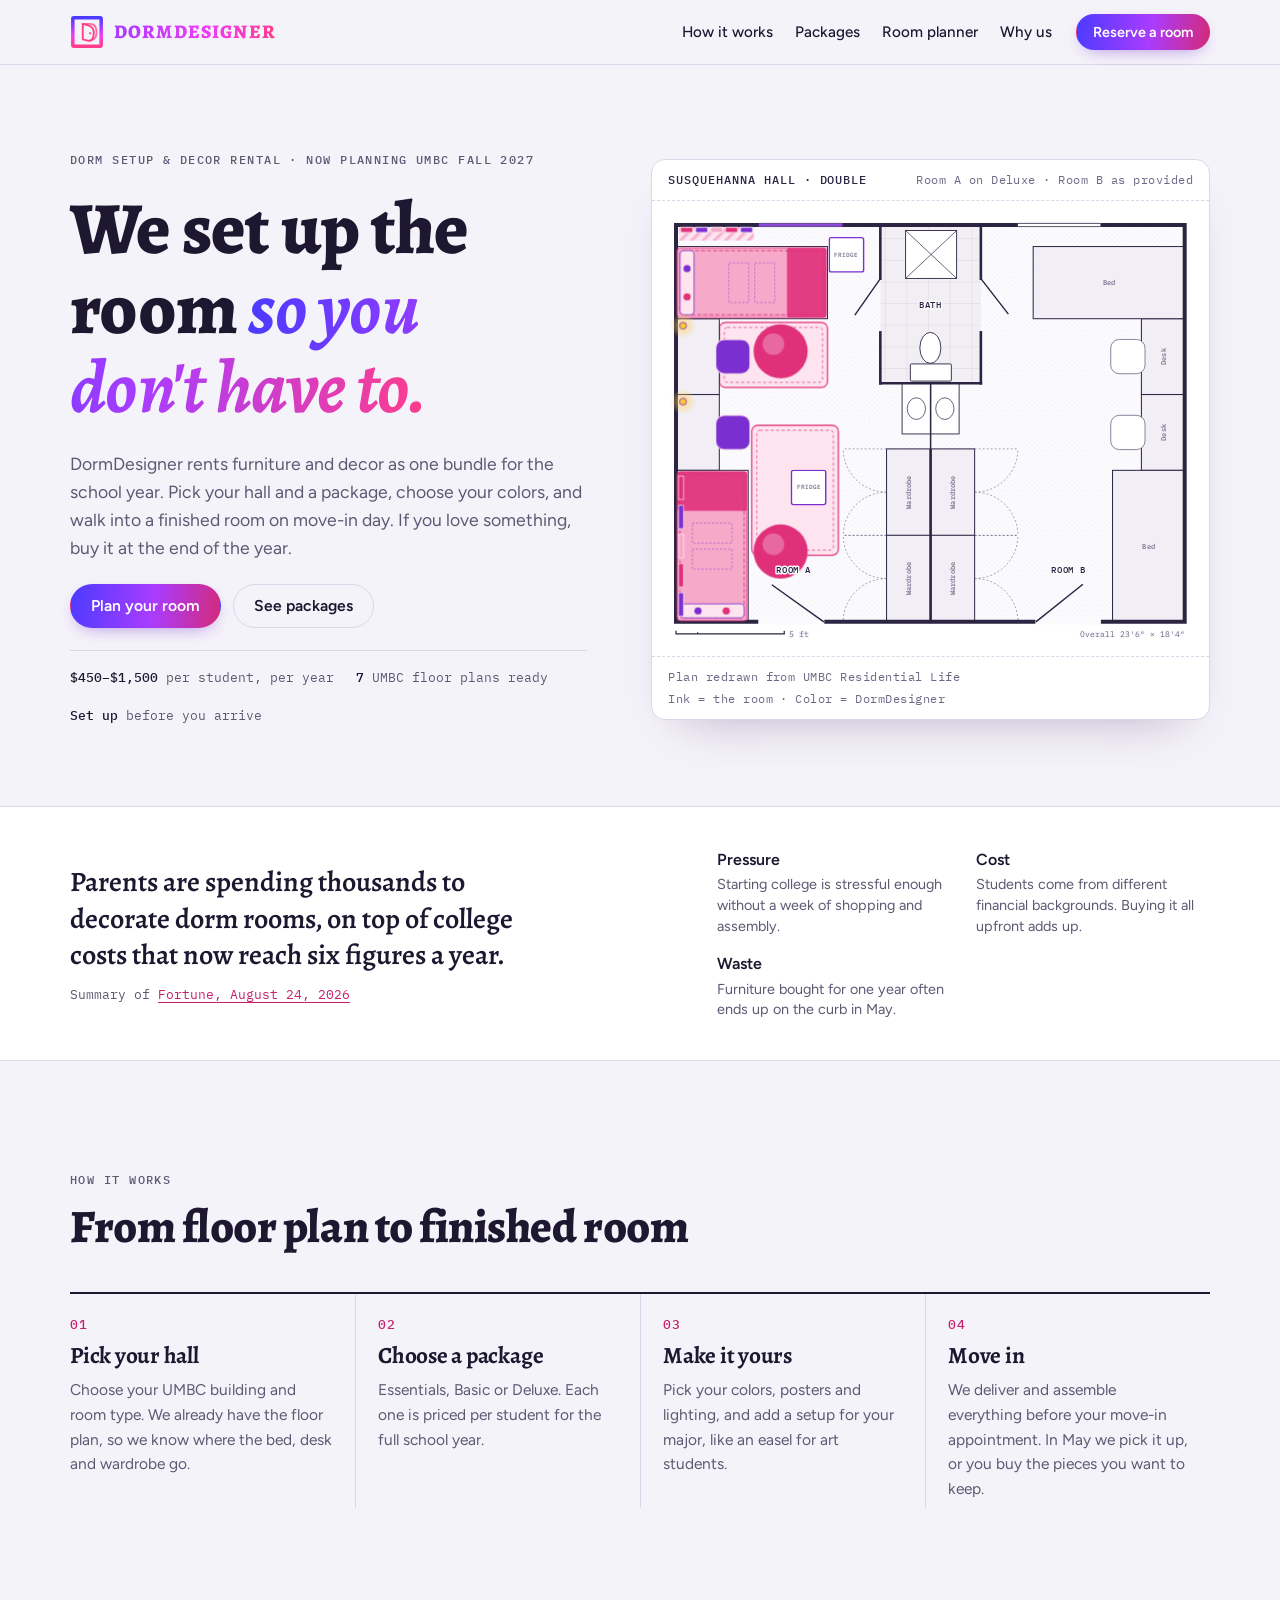
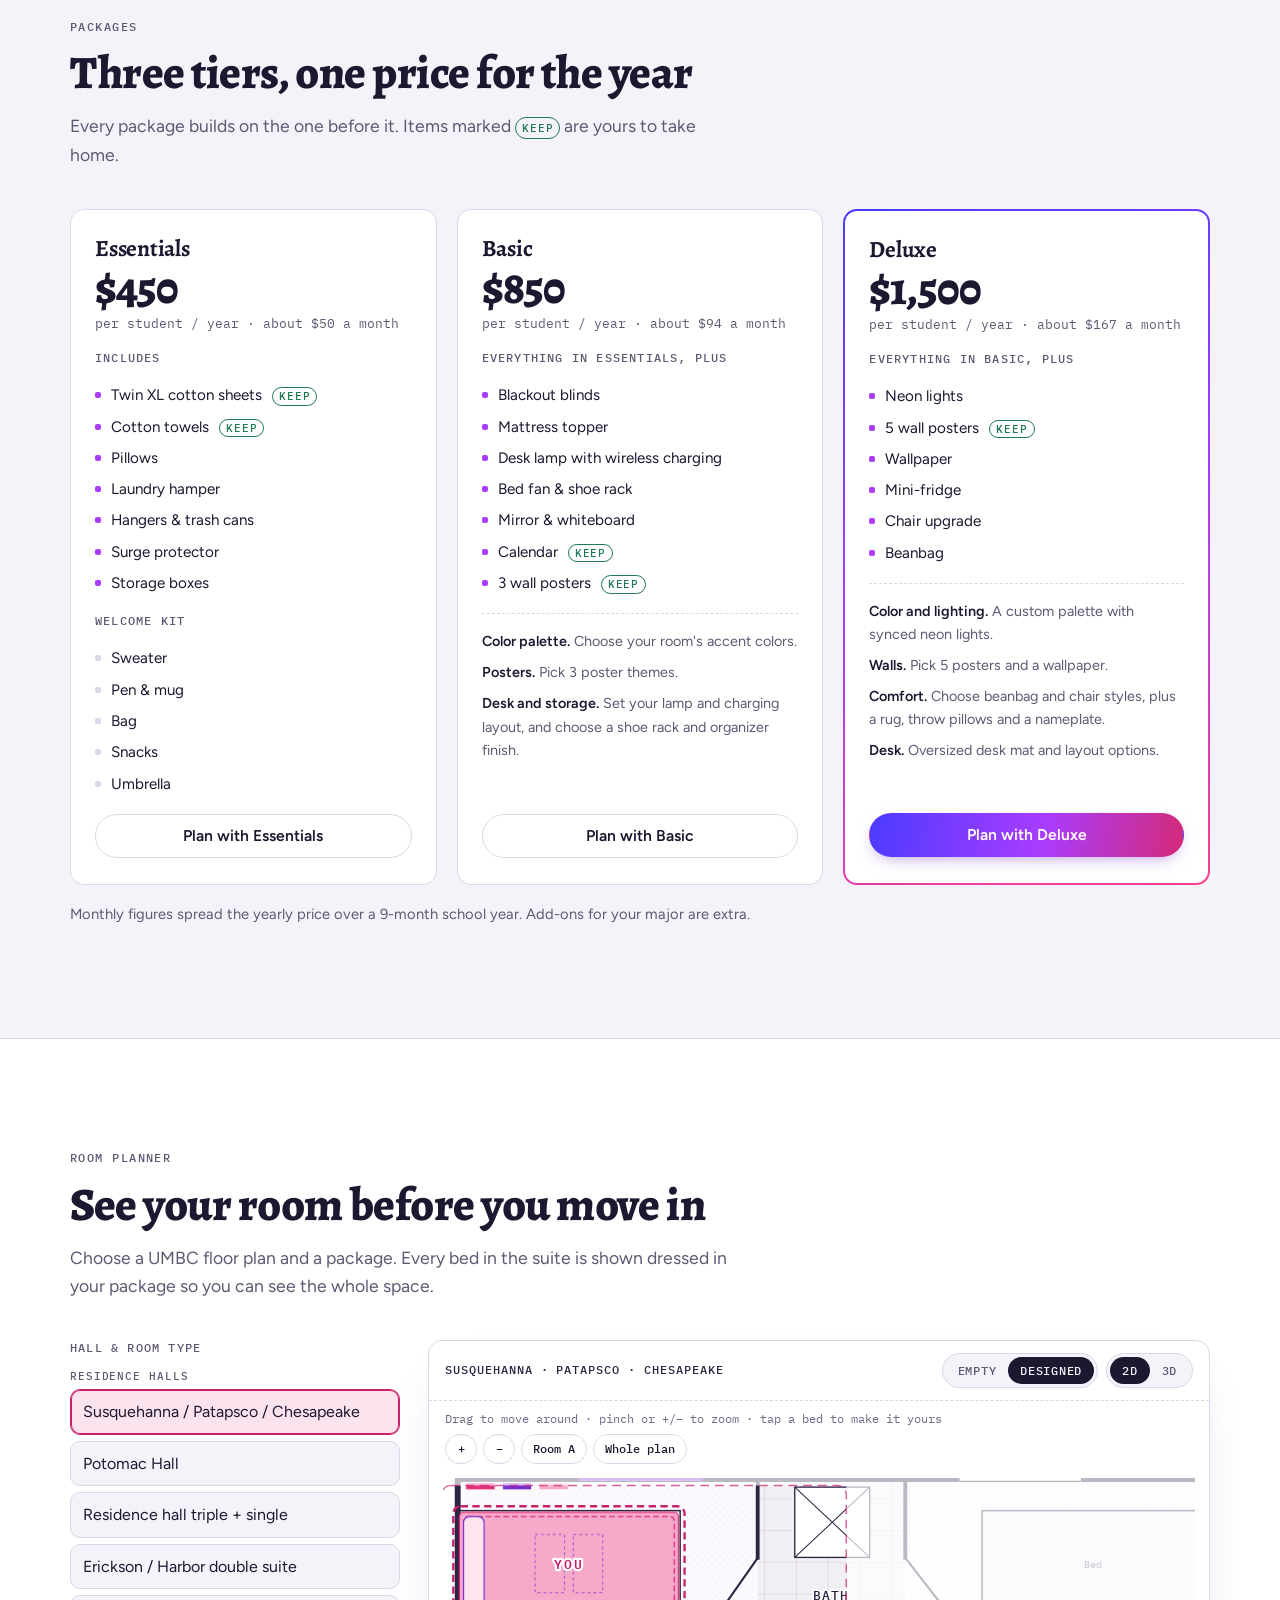
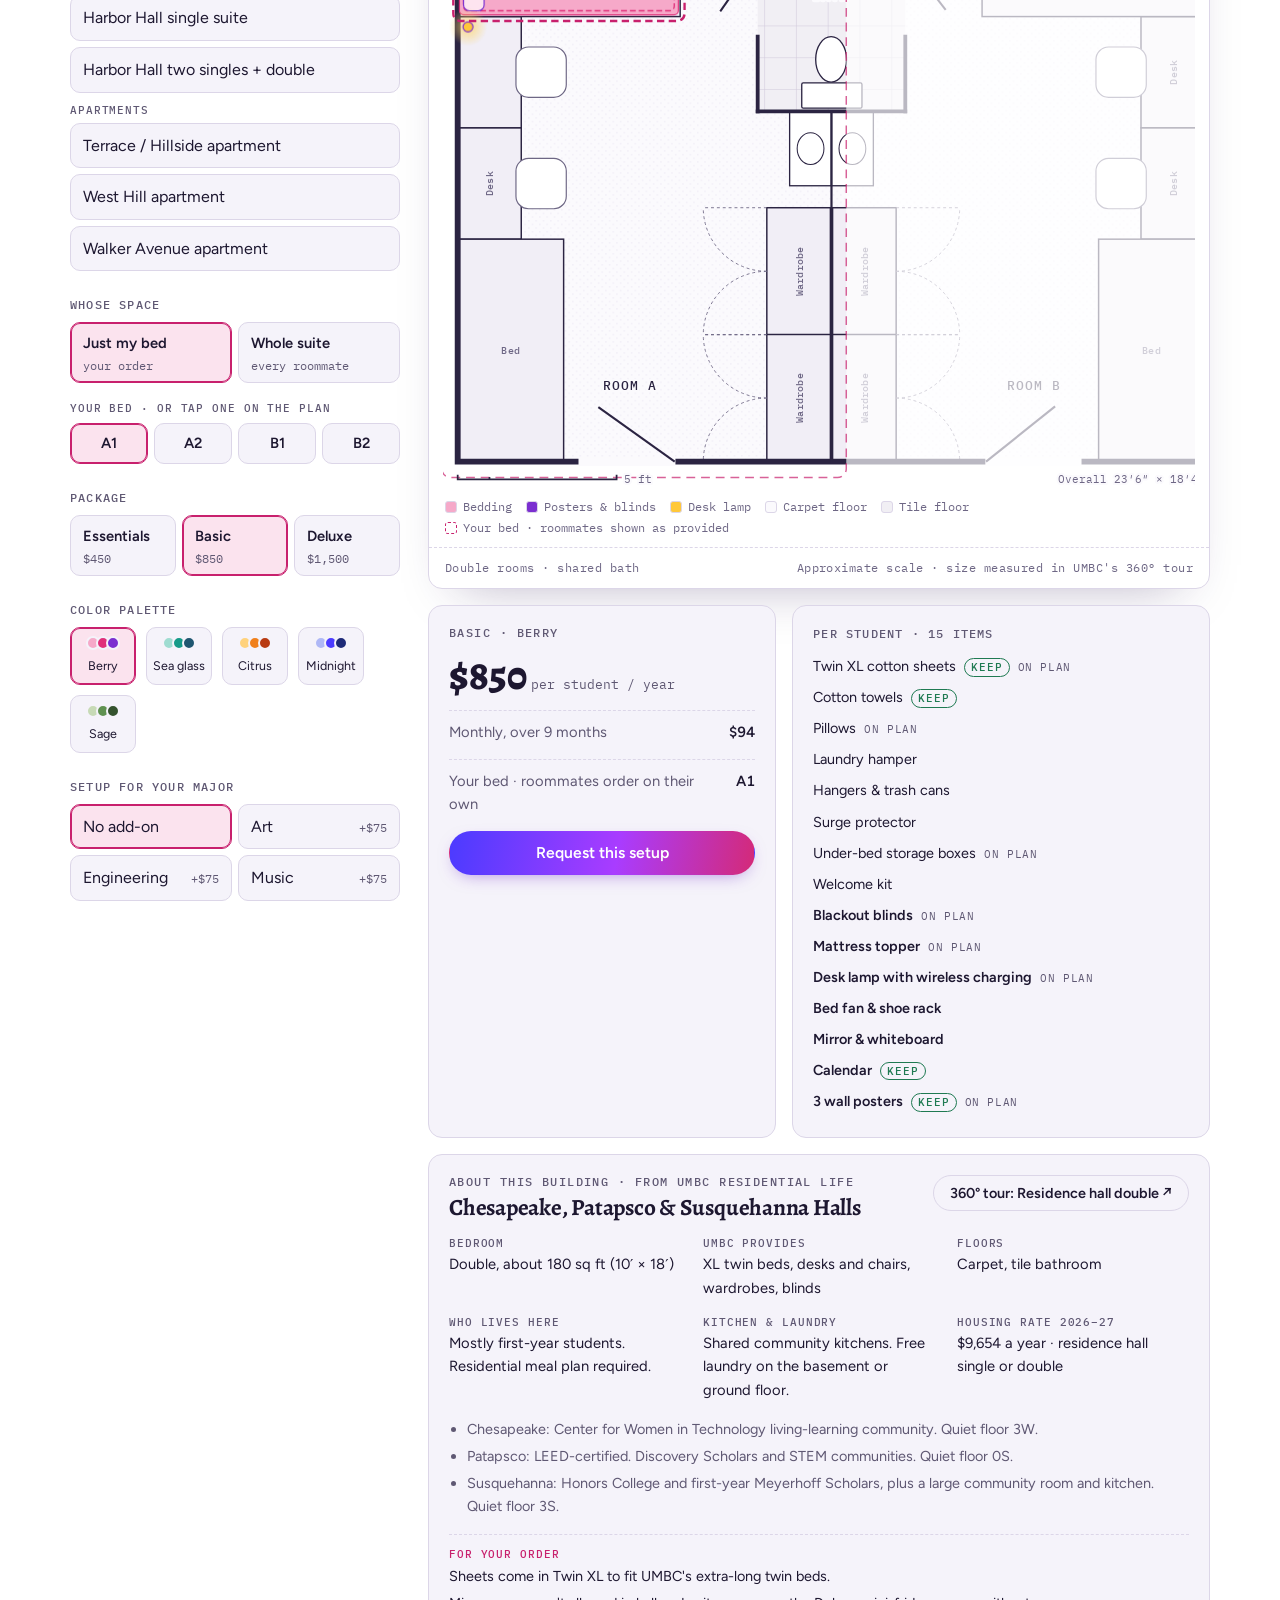
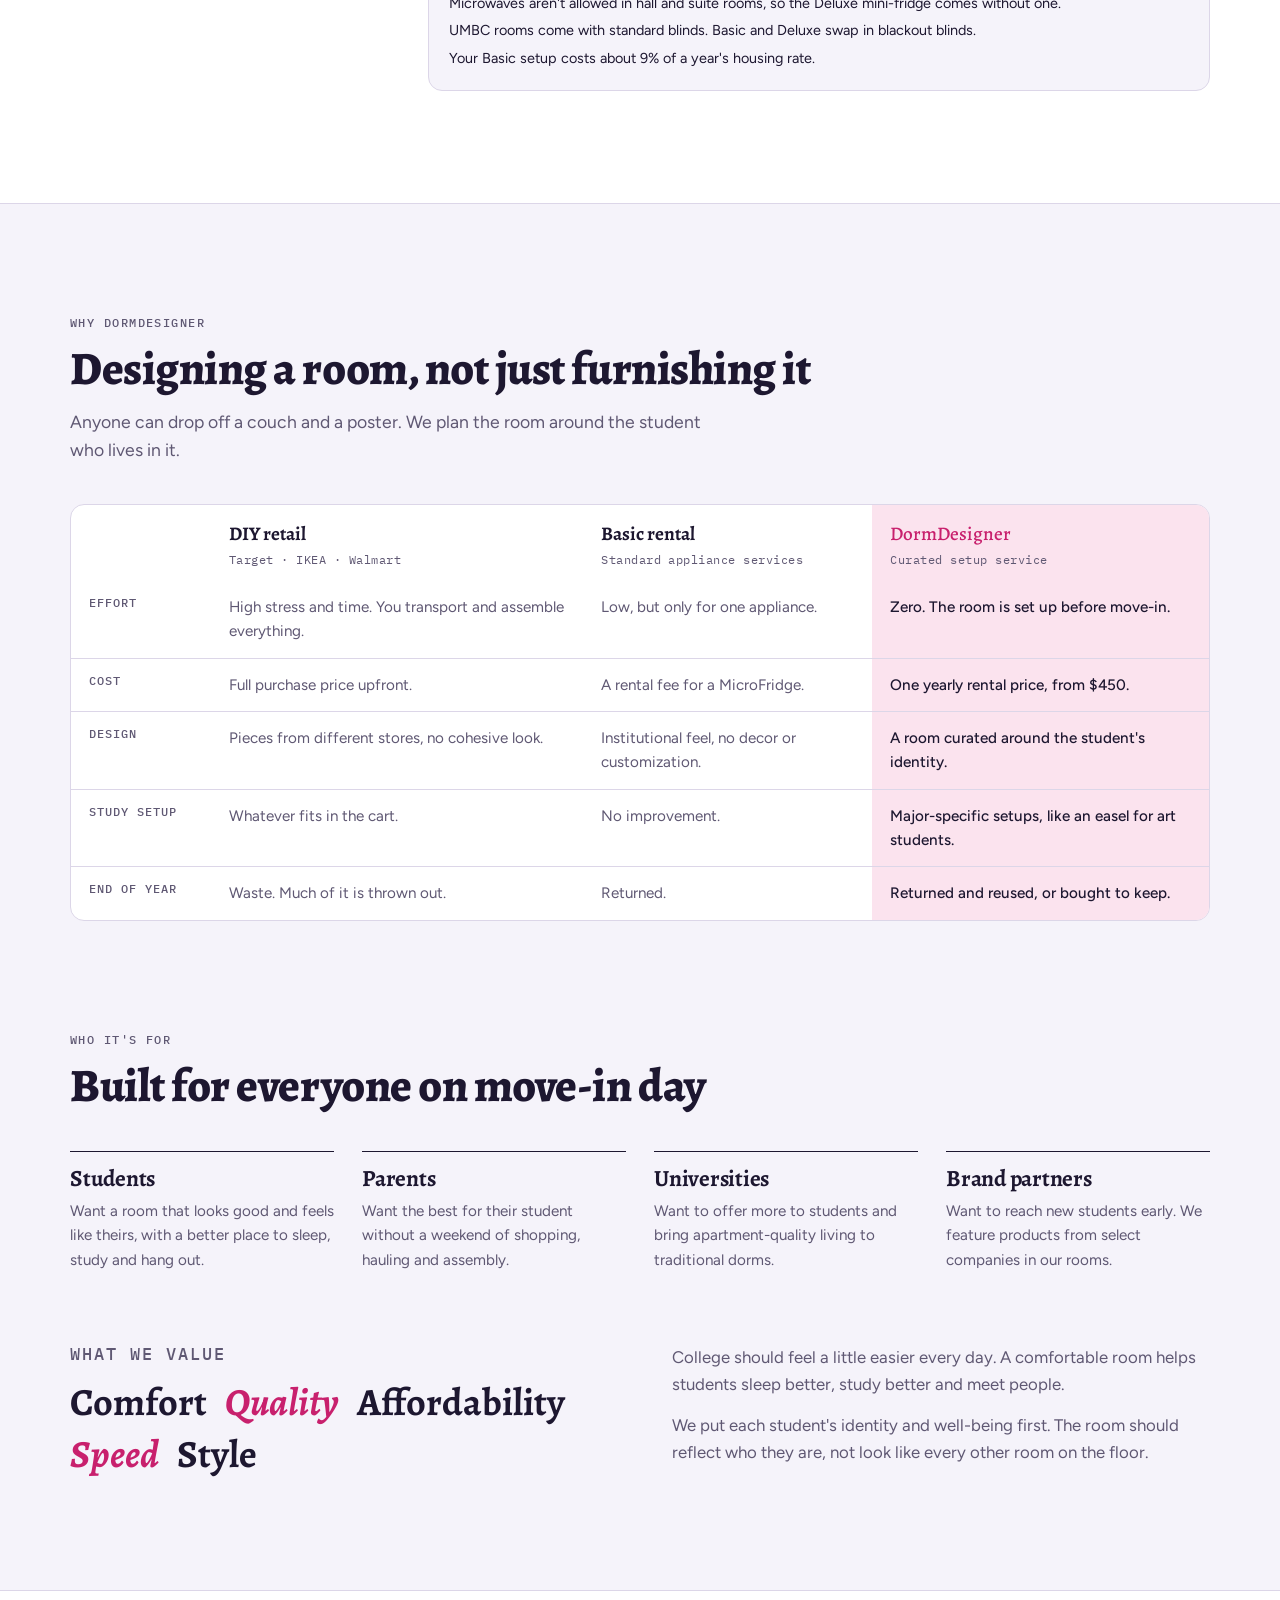
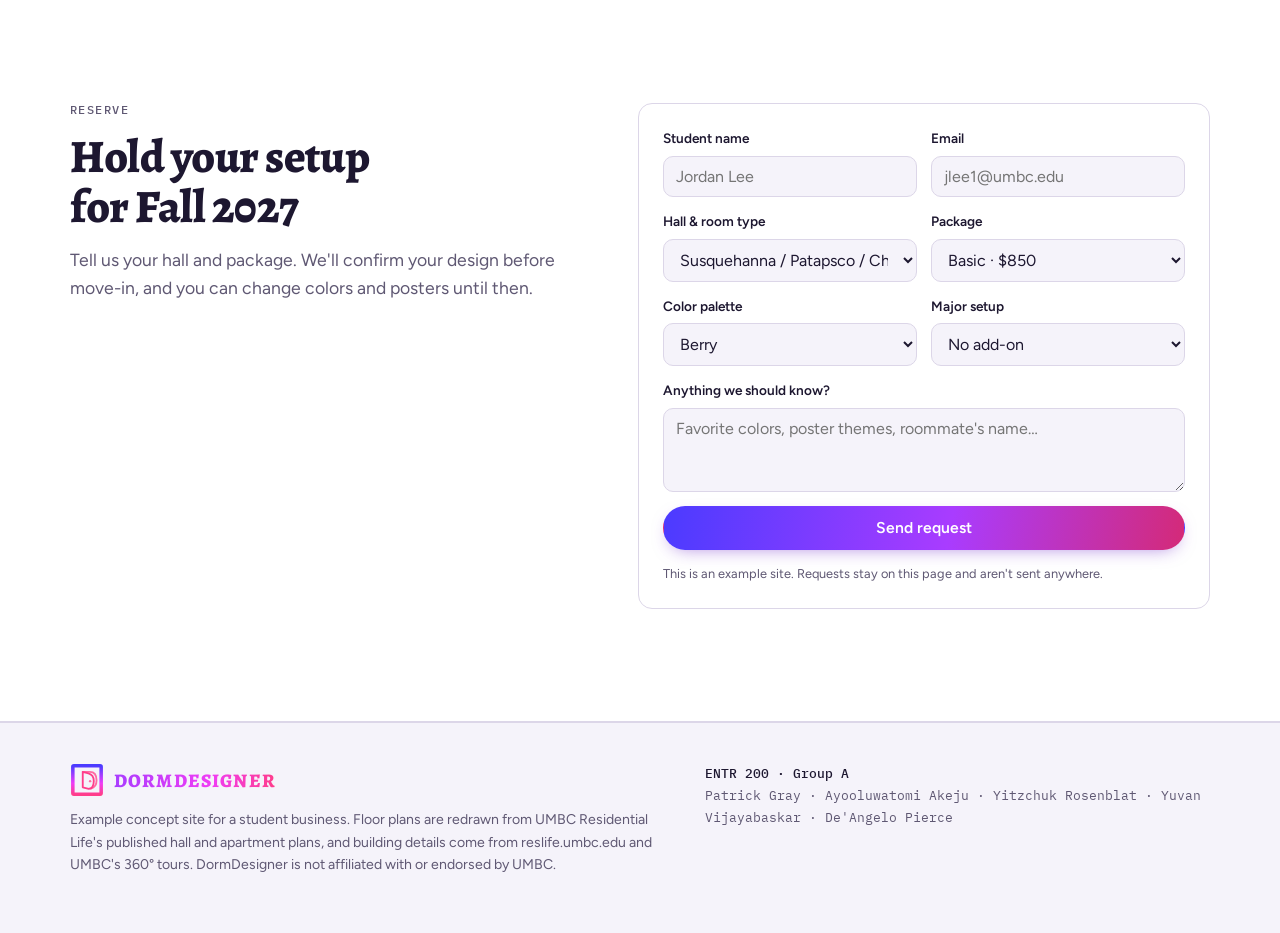
==== commit 6ce1b7dc: "Keep each student's extras on their side; walls for easel and keyboard - Shared bedrooms give each s" ====
--- a/index.html
+++ b/index.html
@@ -1036,7 +1036,7 @@
       labels: [[165, 45, "1"], [627, 45, "2"], [200, 520, "3"], [460, 520, "4"], [905, 120, "Kitchen"], [624, 520, "Bath"], [900, 340, "Living"]]
     },
     walker: {
-      real: { w: 674, h: 257, src: "from the room sizes printed on the floor plan" }, upholstery: "#6B6F7A", builtInClosets: true,
+      real: { w: 674, h: 257, src: "from the room sizes printed on the floor plan" }, upholstery: "#6B6F7A", builtInClosets: true, underBedDrawers: true,
       bedRoom: [0, 1, 2, 3], bedNames: ["A", "B", "C", "D"],
       name: "Walker Avenue Apartments", short: "Walker Avenue apartment", group: "Apartments",
       type: "Apartment · 4 bedrooms · 2 baths", desc: "Four bedrooms, two baths, kitchen, laundry and living area", residents: 4,
@@ -1068,8 +1068,7 @@
              ["sink", 790, 648, 895, 715], ["sink", 1285, 648, 1385, 715], ["tub", 1015, 545, 1090, 690], ["tub", 1105, 545, 1175, 690],
              ["toilet", 957, 670, 17, 24, [935, 698, 980, 716]], ["toilet", 1215, 670, 17, 24, [1193, 698, 1238, 716]],
              ["closet", 470, 355, 627.5, 434], ["closet", 920.5, 355, 1078, 434], ["closet", 1090.5, 355, 1248, 434],
-             ["closet", 1400, 350, 1455, 445], ["closet", 1400, 557, 1470, 718],
-             ["dresser", 712.5, 167.5, 765, 265], ["dresser", 785, 167.5, 837.5, 265], ["dresser", 1333, 167.5, 1388.5, 265]],
+             ["closet", 1400, 350, 1455, 445], ["closet", 1400, 557, 1470, 718]],
       beds: [{ r: [472.5, 62.5, 600, 262.5], head: "t", art: [470, 70, 470, 255, 1, 0] },
              { r: [948, 62.5, 1075.5, 262.5], head: "t", art: [1078, 70, 1078, 255, -1, 0] },
              { r: [1093, 62.5, 1220.5, 262.5], head: "t", art: [1090.5, 70, 1090.5, 255, 1, 0] },
@@ -1161,7 +1160,7 @@
   // Inches, measured in UMBC's 360° tours: desks 42" × 24" (a pair spans 6′10″), wardrobes 48" × 24" × 70",
   // dining chairs 18" square. Beds are set in snapBed.
   const SIZE_IN = { desk: [42, 24], diningChair: 18, wardrobeH: 70 };
-  const STORAGE = { wardrobe: 1, closet: 1, dresser: 1 };
+  const STORAGE = { wardrobe: 1, closet: 1, dresser: 1, pantry: 1 };
   const SEATS = { couch: 1, sofa: 1, loveseat: 1, chair: 1 };
 
   const centerOf = r => (r.r != null ? { x: r.cx, y: r.cy } : { x: r.x + r.w / 2, y: r.y + r.h / 2 });
@@ -1285,6 +1284,17 @@
           const alongWall = o.wall === "l" || o.wall === "r" ? { x: o.x, y: o.y - dy, w: o.w, h: o.h } : { x: o.x - dx, y: o.y, w: o.w, h: o.h };
           if (clear(alongWall, o)) { Object.assign(o, alongWall); return; }
         }
+        // Bed, desk and storage traced end to end can come out an inch too long at real sizes. Shorten
+        // the desk at the bed end by up to 4" so it stays against its wall.
+        if (L.desks.includes(o)) {
+          const vertical = o.wall === "l" || o.wall === "r", cut = (vertical ? py : px) + 0.1;
+          if (cut <= 4 * L.U) {
+            const bedFirst = vertical ? b.y + b.h / 2 < o.y + o.h / 2 : b.x + b.w / 2 < o.x + o.w / 2;
+            const shorter = vertical ? { x: o.x, y: bedFirst ? o.y + cut : o.y, w: o.w, h: o.h - cut }
+              : { x: bedFirst ? o.x + cut : o.x, y: o.y, w: o.w - cut, h: o.h };
+            if (clear(shorter, o)) { Object.assign(o, shorter); return; }
+          }
+        }
         // Preserve physical dimensions. Search nearby positions for the desk along its wall.
         if (L.desks.includes(o)) {
           let found = false;
@@ -1308,7 +1318,7 @@
   const wallHalf = (L, w) => (w[4] ? w[4] : 3.5 * L.U) / 2;
   function clearInteriorWalls(L) {
     // Built-in closets fill the space between walls, so they stay where they're drawn.
-    const pieces = L.beds.concat(L.desks, L.furn.filter(f => (STORAGE[f.t] || SEATS[f.t]) && f.t !== "closet" && !f.rot));
+    const pieces = L.beds.concat(L.desks, L.furn.filter(f => (STORAGE[f.t] || SEATS[f.t]) && f.t !== "closet" && f.t !== "pantry" && !f.rot));
     pieces.forEach(p => {
       L.walls.forEach(w => {
         const h = wallHalf(L, w);
@@ -1398,46 +1408,184 @@
 
   // Move each mini-fridge, beanbag and add-on spot to the nearest open floor in its room.
   const DECOR_IN = { fridge: [21, 21], bean: [32, 32], extra: [38, 20] };
+  const RUG_IN = [[48, 72], [36, 60], [30, 48]];
+  // Place each mini-fridge, beanbag, rug and add-on on open floor. In a shared bedroom every student gets
+  // their own set, kept in the part of the room nearest their own bed and desk, so nothing lands on a
+  // roommate's side. The keyboard or easel goes against a wall whenever one is free.
   function placeDecor(L) {
-    const solid = solids(L).map(s => s.r), swings = L.doors.filter(d => d.leaf).map(swingRect), placed = [];
-    L.rooms.forEach((room, ri) => {
-      const beds = L.beds.map((b, i) => (L.bedRoom[i] === ri ? i : -1)).filter(i => i >= 0);
-      const parts = beds.length ? beds.map(i => L.beds[i]).concat(beds.map(i => L.desks[i])) : [];
+    const all = solids(L), solid = all.map(s => s.r), floorSolid = all.filter(s => !/desk chair/.test(s.what)).map(s => s.r);
+    const swings = L.doors.filter(d => d.leaf).map(swingRect), placed = [], step = 3 * L.U;
+    // Keep the space in front of wardrobes, closets and dressers clear so their doors and drawers still open
+    // (a rug can still go there).
+    const fronts = [];
+    L.furn.forEach(f => {
+      if (!STORAGE[f.t] || !f.front || f.rot) return;
+      const len = f.front === "t" || f.front === "b" ? f.w : f.h;
+      const reach = f.t === "dresser" ? 18 * L.U : f.t === "closet" && len > 60 * L.U ? 12 * L.U : Math.min(24 * L.U, len / (f.t === "pantry" ? 1 : 2));
+      fronts.push(f.front === "t" ? { x: f.x, y: f.y - reach, w: f.w, h: reach } : f.front === "b" ? { x: f.x, y: f.y + f.h, w: f.w, h: reach }
+        : f.front === "l" ? { x: f.x - reach, y: f.y, w: reach, h: f.h } : { x: f.x + f.w, y: f.y, w: reach, h: f.h });
+    });
+    // Points in the bedroom. A piece must be in plain view of one of them with every doorway shut, so it
+    // can't end up through a door in the bathroom or the hall.
+    let seen = null, zoneId = "";
+    const shut = wallLines(L).concat(L.doors.filter(d => d.gap).map(d => d.gap));
+    const inView = (ax, ay, bx, by) => !shut.some(([x1, y1, x2, y2]) => {
+      const d = (bx - ax) * (y2 - y1) - (by - ay) * (x2 - x1);
+      if (Math.abs(d) < 1e-9) return false;
+      const t = ((x1 - ax) * (y2 - y1) - (y1 - ay) * (x2 - x1)) / d, u = ((x1 - ax) * (by - ay) - (y1 - ay) * (bx - ax)) / d;
+      return t > 0.001 && t < 0.999 && u >= 0 && u <= 1;
+    });
+
+    // Nearest free spot to start, tried closest first. With preferWall, the nearest spot with its long side
+    // against a wall wins, and the nearest spot anywhere is the fallback. Spots that clear the walls and the
+    // fixed furniture are worked out once per start and size; each try then only checks what's been placed.
+    const fixedSpots = new Map();
+    const find = (start, size, b, region, opts) => {
+      opts = opts || {};
+      const fixedKey = [size[0], size[1], b.x0, b.y0, b.x1, b.y1, opts.rug ? 1 : 0, opts.preferWall ? 1 : 0, zoneId].join();
+      const key = fixedKey + ":" + start.join();
+      if (!fixedSpots.has(fixedKey)) {
+        const blockers = opts.rug ? floorSolid.concat(swings) : solid.concat(swings, fronts), ok = [];
+        const along = (a0, a1, len) => { const v = []; for (let a = a0 + len / 2; a <= a1 - len / 2 + 0.01; a += step) v.push(a); v.push(a1 - len / 2); return v; };
+        (opts.preferWall || opts.rug ? [0, 90] : [0]).forEach(rot => {
+          const w = (rot ? size[1] : size[0]) * L.U, h = (rot ? size[0] : size[1]) * L.U;
+          along(b.x0, b.x1, w).forEach(x => along(b.y0, b.y1, h).forEach(y => {
+            const r = { x: x - w / 2, y: y - h / 2, w, h };
+            if (region && ![[r.x, r.y], [r.x + w, r.y], [r.x, r.y + h], [r.x + w, r.y + h]].every(([px, py]) => region(px, py))) return;
+            if (blockers.some(o => overlaps(r, o, 0))) return;
+            if (!rectInside(L, r) || crossesWall(L, r, 0.2)) return;
+            if (seen && !seen.some(([px, py]) => inView(x, y, px, py))) return;
+            const wall = opts.preferWall ? (rot ? ["l", "r"] : ["t", "b"]).find(sd => wallAlong(L, r, sd) >= 0.6) || null : null;
+            ok.push({ x, y, w, h, rot, wall, r });
+          }));
+        });
+        fixedSpots.set(fixedKey, ok);
+      }
+      if (!fixedSpots.has(key)) fixedSpots.set(key, fixedSpots.get(fixedKey).slice().sort((p, q) => Math.hypot(p.x - start[0], p.y - start[1]) - Math.hypot(q.x - start[0], q.y - start[1])));
+      let best = null;
+      for (const c of fixedSpots.get(key)) {
+        if (best && !c.wall) continue;   // already have a fallback; only a wall spot can beat it now
+        if (!opts.rug && placed.some(o => overlaps(c.r, o, 0))) continue;
+        best = c;
+        if (c.wall || !opts.preferWall) break;
+      }
+      if (best && !opts.rug) placed.push({ x: best.x - best.w / 2 - L.U, y: best.y - best.h / 2 - L.U, w: best.w + 2 * L.U, h: best.h + 2 * L.U });
+      return best && { x: best.x, y: best.y, w: best.w, h: best.h, rot: best.rot, wall: best.wall };
+    };
+    // How much of one side of a rect has a wall running right behind it (0 to 1).
+    const wallAlong = (L, r, side) => {
+      const horiz = side === "t" || side === "b", line = side === "t" ? r.y : side === "b" ? r.y + r.h : side === "l" ? r.x : r.x + r.w;
+      const a0 = horiz ? r.x : r.y, a1 = horiz ? r.x + r.w : r.y + r.h;
+      let cover = 0;
+      wallLines(L).forEach(([x1, y1, x2, y2]) => {
+        if (horiz ? y1 !== y2 : x1 !== x2) return;
+        const at = horiz ? y1 : x1, out = side === "t" || side === "l" ? line - at : at - line;
+        if (out < -L.U || out > 2 * L.U) return;
+        const lo = Math.max(a0, Math.min(horiz ? x1 : y1, horiz ? x2 : y2)), hi = Math.min(a1, Math.max(horiz ? x1 : y1, horiz ? x2 : y2));
+        cover += Math.max(0, hi - lo);
+      });
+      return Math.min(1, cover / (a1 - a0));
+    };
+    const bedsIn = ri => L.beds.map((b, i) => (L.bedRoom[i] === ri ? i : -1)).filter(i => i >= 0);
+    const boundsOf = (room, ri) => {
+      const beds = bedsIn(ri);
+      const parts = beds.map(i => L.beds[i]).concat(beds.map(i => L.desks[i]));
       if (room.rug) parts.push({ x: room.rug[0], y: room.rug[1], w: room.rug[2], h: room.rug[3] });
       Object.keys(DECOR_IN).forEach(k => { if (room[k]) parts.push({ x: room[k][0], y: room[k][1], w: 0, h: 0 }); });
-      let bx0 = Math.min.apply(null, parts.map(p => p.x)), by0 = Math.min.apply(null, parts.map(p => p.y));
-      let bx1 = Math.max.apply(null, parts.map(p => p.x + p.w)), by1 = Math.max.apply(null, parts.map(p => p.y + p.h));
-      if (!beds.length) { const m = 30 * L.U; bx0 -= m; by0 -= m; bx1 += m; by1 += m; }
-      Object.keys(DECOR_IN).forEach(k => {
-        if (!room[k]) return;
-        const sizes = k === "extra" ? [DECOR_IN.extra, [24, 18]] : [DECOR_IN[k]];
-        const [ox, oy] = room[k];
-        for (const size of sizes) {
-          if (fit(size)) { if (k === "extra") room.extraW = size[0]; return; }
+      const b = { x0: Math.min.apply(null, parts.map(p => p.x)), y0: Math.min.apply(null, parts.map(p => p.y)),
+        x1: Math.max.apply(null, parts.map(p => p.x + p.w)), y1: Math.max.apply(null, parts.map(p => p.y + p.h)) };
+      if (!beds.length) { const m = 30 * L.U; b.x0 -= m; b.y0 -= m; b.x1 += m; b.y1 += m; return b; }
+      // A bedroom reaches out to its walls: cast from the middle of the beds and desks to the nearest wall each way.
+      const c = { x: 0, y: 0 };
+      parts.slice(0, beds.length * 2).forEach(p => { c.x += (p.x + p.w / 2) / (beds.length * 2); c.y += (p.y + p.h / 2) / (beds.length * 2); });
+      const wallBox = { x0: -Infinity, y0: -Infinity, x1: Infinity, y1: Infinity };
+      wallLines(L).forEach(([x1, y1, x2, y2]) => {
+        if (x1 === x2 && Math.min(y1, y2) <= c.y && Math.max(y1, y2) >= c.y) { if (x1 < c.x) wallBox.x0 = Math.max(wallBox.x0, x1); else wallBox.x1 = Math.min(wallBox.x1, x1); }
+        if (y1 === y2 && Math.min(x1, x2) <= c.x && Math.max(x1, x2) >= c.x) { if (y1 < c.y) wallBox.y0 = Math.max(wallBox.y0, y1); else wallBox.y1 = Math.min(wallBox.y1, y1); }
+      });
+      const pick = (v, f, d) => (isFinite(v) ? f(v, d) : d);
+      return { x0: pick(wallBox.x0, Math.min, b.x0), y0: pick(wallBox.y0, Math.min, b.y0), x1: pick(wallBox.x1, Math.max, b.x1), y1: pick(wallBox.y1, Math.max, b.y1) };
+    };
+    const putExtra = (target, start, b, region, compact) => {
+      let pick = null;
+      for (const size of compact ? [[24, 18]] : [DECOR_IN.extra, [24, 18]]) {
+        const mark = placed.length, hit = find(start, size, b, region, { preferWall: true });
+        if (!hit) continue;
+        if (hit.wall || !pick) { if (pick) placed.splice(pick.mark, 1); pick = { hit, size, mark }; } else placed.splice(mark, 1);
+        if (hit.wall) break;
+      }
+      if (pick) { const { hit, size } = pick; Object.assign(target, { extra: [hit.x, hit.y], extraW: size[0], extraRot: hit.rot, extraWall: hit.wall }); return; }
+      target.extra = null;   // no room for it here
+    };
+    // Fridge, beanbag and add-on for one room or one student. Try them in every order and keep the one
+    // that places the most, with the add-on on a wall and everything at full size where it can be.
+    const ORDERS = [["extra", "fridge", "bean"], ["extra", "bean", "fridge"], ["fridge", "extra", "bean"],
+      ["bean", "extra", "fridge"], ["fridge", "bean", "extra"], ["bean", "fridge", "extra"]];
+    const putSet = (target, src, startOf, b, region) => {
+      let best = null;
+      // compact: start from the smaller beanbag and add-on, for corners too tight for all three at full size
+      [false, true].forEach(compact => ORDERS.forEach(order => {
+        if (best && best.miss === 0) return;
+        const mark = placed.length, t = {};
+        order.forEach(k => {
+          if (!src[k]) return;
+          if (k === "extra") { putExtra(t, startOf(k), b, region, compact); return; }
+          t[k] = null;
+          for (const size of k === "bean" ? (compact ? [[26, 26]] : [DECOR_IN.bean, [26, 26]]) : [DECOR_IN[k]]) {   // a smaller beanbag where space is tight
+            const hit = find(startOf(k), size, b, region);
+            if (hit) { t[k] = [hit.x, hit.y]; if (k === "bean") t.beanD = size[0]; break; }
+          }
+        });
+        const miss = ["extra", "fridge", "bean"].filter(k => src[k] && !t[k]).length * 10 + (t.extra && !t.extraWall ? 3 : 0)
+          + (t.extra && t.extraW < DECOR_IN.extra[0] ? 2 : 0) + (t.beanD && t.beanD < DECOR_IN.bean[0] ? 2 : 0);
+        const added = placed.splice(mark);
+        if (!best || miss < best.miss) best = { miss, t, added };
+      }));
+      placed.push.apply(placed, best.added);
+      Object.assign(target, best.t);
+    };
+    L.rooms.forEach((room, ri) => {
+      if (bedsIn(ri).length > 1) return;
+      const b = boundsOf(room, ri), beds = bedsIn(ri);
+      zoneId = "room" + ri;
+      seen = beds.length ? beds.map(i => centerOf(L.beds[i])).concat(beds.map(i => centerOf(L.desks[i]))).map(p => [p.x, p.y]) : null;
+      putSet(room, room, k => room[k], b, null);
+    });
+    L.bedSpots = L.beds.map(() => null);
+    L.rooms.forEach((room, ri) => {
+      const beds = bedsIn(ri);
+      if (beds.length < 2) return;
+      const b = boundsOf(room, ri);
+      const zone = beds.map(i => { const p = centerOf(L.beds[i]), d = centerOf(L.desks[i]); return { x: (p.x + d.x) / 2, y: (p.y + d.y) / 2 }; });
+      beds.forEach((i, n) => {
+        const mine = (x, y) => zone.every((z, m) => m === n || Math.hypot(x - zone[n].x, y - zone[n].y) <= Math.hypot(x - z.x, y - z.y) + 0.01);
+        const start = [zone[n].x, zone[n].y], spot = {}, bc = centerOf(L.beds[i]), dc = centerOf(L.desks[i]);
+        seen = [start, [bc.x, bc.y], [dc.x, dc.y]];
+        zoneId = "bed" + i;
+        if (room.rug) {
+          for (const size of RUG_IN) {
+            const hit = find(start, size, b, mine, { rug: true });
+            if (hit) { spot.rug = [hit.x - hit.w / 2, hit.y - hit.h / 2, hit.w, hit.h]; break; }
+          }
         }
-        room[k] = null;   // no room for it here
-        function fit(size) {
-        const w = size[0] * L.U, h = size[1] * L.U;
-        const ok = (cx, cy) => {
-          const r = { x: cx - w / 2, y: cy - h / 2, w, h };
-          if (r.x < bx0 || r.y < by0 || r.x + w > bx1 || r.y + h > by1) return false;
-          if (!rectInside(L, r)) return false;
-          if (crossesWall(L, r, 0.2)) return false;
-          return !solid.concat(swings, placed).some(o => overlaps(r, o, 0));
-        };
-        const step = 3 * L.U;
-        for (let ring = 0; ring < 50; ring++) {
-          const cands = [];
-          for (let i = -ring; i <= ring; i++) for (let j = -ring; j <= ring; j++) if (Math.max(Math.abs(i), Math.abs(j)) === ring) cands.push([ox + i * step, oy + j * step]);
-          cands.sort((a, b) => Math.hypot(a[0] - ox, a[1] - oy) - Math.hypot(b[0] - ox, b[1] - oy));
-          const hitSpot = cands.find(([x, y]) => ok(x, y));
-          if (hitSpot) { room[k] = hitSpot; placed.push({ x: hitSpot[0] - w / 2 - L.U, y: hitSpot[1] - h / 2 - L.U, w: w + 2 * L.U, h: h + 2 * L.U }); return true; }
-        }
-        return false;
-        }
+        putSet(spot, room, () => start, b, mine);
+        L.bedSpots[i] = spot;
       });
     });
   }
+  // The decor sets to draw: one per ordered student in a shared bedroom, one per room otherwise.
+  function decorSets(L, bedOn, roomOn) {
+    const sets = [];
+    L.rooms.forEach((r, ri) => {
+      if (!roomOn[ri]) return;
+      const beds = L.bedRoom.map((x, i) => (x === ri ? i : -1)).filter(i => i >= 0);
+      if (beds.length > 1 && L.bedSpots) beds.forEach(i => { if (bedOn[i] && L.bedSpots[i]) sets.push(L.bedSpots[i]); });
+      else sets.push(r);
+    });
+    return sets;
+  }
+  // Unit vector pointing into the room from the wall an add-on stands against (or, out in the room, across its short side).
+  const facingOf = r => ({ t: [0, 1], b: [0, -1], l: [1, 0], r: [-1, 0] })[r.extraWall] || (r.extraRot ? [1, 0] : [0, 1]);
 
   // Report anything that overlaps something else, a wall, or a door's swing.
   function layoutIssues(L) {
@@ -1453,6 +1601,7 @@
       if (/chair|bed|desk|couch|sofa|loveseat|table|coffee|end/.test(a.what) && swings.some(s => overlaps(a.r, s.r, tol))) issues.push(a.what + " is in a door's swing");
     });
     L.rooms.forEach((r, ri) => Object.keys(DECOR_IN).forEach(k => { if (r[k] === null) issues.push(k + " in room " + ri + " has no free spot"); }));
+    (L.bedSpots || []).forEach((sp, i) => sp && Object.keys(DECOR_IN).forEach(k => { if (sp[k] === null) issues.push(k + " for bed " + L.bedNames[i] + " has no free spot"); }));
     return issues;
   }
 
@@ -1493,8 +1642,12 @@
   }
 
   const LAYOUTS = {};
-  Object.keys(RAW_LAYOUTS).forEach(k => { LAYOUTS[k] = prepLayout(RAW_LAYOUTS[k]); });
-  Object.keys(LAYOUTS).forEach(k => { const issues = layoutIssues(LAYOUTS[k]); if (issues.length) console.warn("Layout check · " + k + ": " + issues.join("; ")); });
+  // Each layout is fitted the first time it's used, so the page doesn't fit all nine before it can draw.
+  Object.keys(RAW_LAYOUTS).forEach(k => {
+    let L = null;
+    Object.defineProperty(LAYOUTS, k, { enumerable: true, get: () => L || (L = prepLayout(RAW_LAYOUTS[k])) });
+  });
+  setTimeout(() => Object.keys(LAYOUTS).forEach(k => { const issues = layoutIssues(LAYOUTS[k]); if (issues.length) console.warn("Layout check · " + k + ": " + issues.join("; ")); }), 1500);
 
   const FURN_LABEL = { wardrobe: "Wardrobe", closet: "Closet", couch: "Couch", sofa: "Sofa", end: "End table", coffee: "Coffee table",
     loveseat: "Love seat", table: "Table", tv: "TV", washer: "W", dryer: "D", dresser: "Dresser", pantry: "P" };
@@ -1560,12 +1713,21 @@
       el("line", { x1: q0[0], y1: q0[1], x2: q1[0], y2: q1[1], class: "p-swing2" }, g);
       return;
     }
-    const doors = f.t === "dresser" ? 0 : 2, half = len / doors;
+    const doors = f.t === "dresser" ? 0 : f.t === "pantry" ? 1 : 2, half = len / doors;
     [[p0, [(p1[0] - p0[0]) / len, (p1[1] - p0[1]) / len]], [p1, [(p0[0] - p1[0]) / len, (p0[1] - p1[1]) / len]]].slice(0, doors).forEach(([hp, u]) => {
       const a = [hp[0] + u[0] * half, hp[1] + u[1] * half], e = [hp[0] + n[0] * half, hp[1] + n[1] * half];
       const sweep = u[0] * n[1] - u[1] * n[0] > 0 ? 1 : 0;
       el("path", { d: "M" + hp[0] + " " + hp[1] + " L" + e[0] + " " + e[1] + " M" + a[0] + " " + a[1] + " A" + half + " " + half + " 0 0 " + sweep + " " + e[0] + " " + e[1], class: "p-swing2" }, g);
     });
+  }
+  // Walker's under-bed storage: two two-drawer units under the deck, opening on the bed's open side.
+  function bedDrawers(L, b) {
+    const horiz = b.head === "l" || b.head === "r", s1 = horiz ? "t" : "l", s2 = horiz ? "b" : "r";
+    const open = wallGap(L, b, s1) >= wallGap(L, b, s2) ? s1 : s2;
+    const run = inset(band(b, open, 18 * L.U), L.U), len = horiz ? run.w : run.h;
+    const unit = Math.min(30 * L.U, (len - 4 * L.U) / 2), gap = 2 * L.U, start = (len - 2 * unit - gap) / 2;
+    return { open, units: [0, 1].map(k => (horiz ? { x: run.x + start + k * (unit + gap), y: run.y, w: unit, h: run.h }
+      : { x: run.x, y: run.y + start + k * (unit + gap), w: run.w, h: unit })) };
   }
   function baseFloor(L) { return /^carpet/.test(L.floorBase || "") ? "carpet" : L.floorBase; }
 
@@ -1627,8 +1789,8 @@
 
     // Rugs and wallpaper sit under the furniture.
     if (lvl >= 3) {
-      L.rooms.forEach((r, ri) => {
-        if (!r.rug || !roomOn[ri]) return;
+      decorSets(L, bedOn, roomOn).forEach(r => {
+        if (!r.rug) return;
         const [x, y, w, h] = r.rug;
         const g = el("g", {}, under);
         rect(g, { x, y, w, h }, { rx: 6, fill: pal.light, stroke: pal.accent, "stroke-width": 1.2 });
@@ -1689,7 +1851,11 @@
       if (!bedOn[i]) rectLabel(furnG, d.x, d.y, d.w, d.h, "Desk");
       if (!(bedOn[i] && lvl >= 3)) { const c = chairSpot(L, d); rect(furnG, { x: c.x - c.s / 2, y: c.y - c.s / 2, w: c.s, h: c.s }, { rx: c.s * .25, class: "p-chair" }); }
     });
-    L.beds.forEach((b, i) => { rect(furnG, b, { class: "p-furn" }); if (!bedOn[i]) rectLabel(furnG, b.x, b.y, b.w, b.h, "Bed"); });
+    L.beds.forEach((b, i) => {
+      rect(furnG, b, { class: "p-furn" });
+      if (!bedOn[i]) rectLabel(furnG, b.x, b.y, b.w, b.h, "Bed");
+      if (L.underBedDrawers) bedDrawers(L, b).units.forEach(u => rect(furnG, u, { class: "p-swing2" }));
+    });
 
     // Walls, windows, doors.
     if (L.shell) el("polyline", { points: L.shell.map(p => p.join(",")).join(" "), class: "p-shell" }, wallsG);
@@ -1801,8 +1967,7 @@
         }
       });
 
-      L.rooms.forEach((r, ri) => {
-        if (!roomOn[ri]) return;
+      decorSets(L, bedOn, roomOn).forEach(r => {
         if (lvl >= 3 && r.fridge) {
           const g = el("g", {}, over);
           const [x, y] = r.fridge;
@@ -1812,20 +1977,22 @@
         if (lvl >= 3 && r.bean) {
           const g = el("g", {}, over);
           const [x, y] = r.bean;
-          el("circle", { cx: x, cy: y, r: IN(15), fill: pal.accent }, g);
-          el("circle", { cx: x - IN(4), cy: y - IN(4), r: IN(6), fill: "#FFFFFF", opacity: .28 }, g);
+          const br = ((r.beanD || 32) - 2) / 30;
+          el("circle", { cx: x, cy: y, r: IN(15 * br), fill: pal.accent }, g);
+          el("circle", { cx: x - IN(4 * br), cy: y - IN(4 * br), r: IN(6 * br), fill: "#FFFFFF", opacity: .28 }, g);
         }
         if (r.extra && (opt.major === "art" || opt.major === "music")) {
-          const g = el("g", {}, over);
-          const [x, y] = r.extra;
+          // Local frame: +y points into the room, away from the wall the add-on stands against.
+          const [x, y] = r.extra, f = facingOf(r), ang = Math.atan2(-f[0], f[1]) * 180 / Math.PI;
+          const g = el("g", { transform: "translate(" + x + " " + y + ") rotate(" + ang + ")" }, el("g", {}, over));   // inner group: the pop-in animation owns the outer one's transform
           if (opt.major === "art") {
-            const e = IN(1.1);
-            el("path", { d: "M" + (x - 9 * e) + " " + (y + 9 * e) + " L" + x + " " + (y - 10 * e) + " L" + (x + 9 * e) + " " + (y + 9 * e) + " M" + x + " " + (y - 10 * e) + " L" + x + " " + (y + 9 * e), stroke: pal.deep, "stroke-width": 1.6, fill: "none", "stroke-linecap": "round" }, g);
-            rect(g, { x: x - IN(9), y: y - IN(5), w: IN(18), h: IN(9) }, { fill: "#FFFFFF", stroke: pal.accent, "stroke-width": 1.2 });
+            const e = L.U;   // easel seen from above: rear leg to the wall, two front legs splayed, canvas at the front
+            el("path", { d: "M" + (-11 * e) + " " + (7 * e) + " L0 " + (-1 * e) + " L" + (11 * e) + " " + (7 * e) + " M0 " + (-1 * e) + " L0 " + (-9 * e), stroke: pal.deep, "stroke-width": 1.6, fill: "none", "stroke-linecap": "round" }, g);
+            rect(g, { x: -9 * e, y: 2 * e, w: 18 * e, h: 2.5 * e }, { fill: "#FFFFFF", stroke: pal.accent, "stroke-width": 1.2 });
           } else {
             const kw = IN(Math.min(36, (r.extraW || 38) - 2)), kh = IN(12);
-            rect(g, { x: x - kw / 2, y: y - kh / 2, w: kw, h: kh }, { fill: "#FFFFFF", stroke: pal.deep, "stroke-width": 1.1, rx: 1 });
-            for (let k = 1; k < 14; k++) if (k % 7 !== 3 && k % 7 !== 0) el("line", { x1: x - kw / 2 + k * kw / 14, y1: y - kh / 2, x2: x - kw / 2 + k * kw / 14, y2: y, stroke: pal.deep, "stroke-width": 1.2 }, g);
+            rect(g, { x: -kw / 2, y: -kh / 2, w: kw, h: kh }, { fill: "#FFFFFF", stroke: pal.deep, "stroke-width": 1.1, rx: 1 });
+            for (let k = 1; k < 14; k++) if (k % 7 !== 3 && k % 7 !== 0) el("line", { x1: -kw / 2 + k * kw / 14, y1: -kh / 2, x2: -kw / 2 + k * kw / 14, y2: 0, stroke: pal.deep, "stroke-width": 1.2 }, g);
           }
         }
       });
@@ -2347,7 +2514,7 @@
     const storage = (f, H, doors) => {
       const fs = f.front || "t", t = IN(0.75), along = fs === "t" || fs === "b";
       // Walker Avenue's closets are built into the walls: painted drywall with white trim, not maple furniture.
-      const built = L.builtInClosets && f.t === "closet";
+      const built = L.builtInClosets && (f.t === "closet" || f.t === "pantry");
       const shell = built ? M(C3.wall) : wood, trim = built ? M("#F7F5F0", { roughness: 0.6 }) : wood, base = built ? M("#D9D4CB") : dark;
       // A built-in closet's shell is part of the wall, so it turns see-through with the walls in room view.
       const asWall = m => { if (m && built) m.userData.wall = true; return m; };
@@ -2456,7 +2623,7 @@
       const inner = inset(f, IN(2));
       switch (t) {
         case "closet": storage(f, WH, 0); break;
-        case "pantry": fbox(f, 0, WH, [wood, wood, M(C3.ink), wood, wood, wood]); break;
+        case "pantry": storage(f, WH, 1); break;
         case "wardrobe": storage(f, Math.min(IN(SIZE_IN.wardrobeH), WH), 2); break;
         case "dresser": {
           fbox(f, 0, IN(30), wood); fbox(inset(f, -IN(0.5)), IN(30), IN(1.25), dark);
@@ -2517,10 +2684,25 @@
       sides.forEach(s => box(s.x, s.y, s.w, s.h, DECK - IN(3), IN(4), wood));
       const deck = inset(b, post);
       box(deck.x, deck.y, deck.w, deck.h, DECK, IN(1), dark);
+      if (L.underBedDrawers) {
+        // two maple units under the deck, each with two drawers and pulls on the open side
+        const bd = bedDrawers(L, b), alongX = bd.open === "t" || bd.open === "b";
+        bd.units.forEach(u => {
+          box(u.x, u.y, u.w, u.h, IN(1), IN(12), wood);
+          const fr = band(inset(u, -IN(0.3)), bd.open, IN(0.3)), pcx = fr.x + fr.w / 2, pcz = fr.y + fr.h / 2;
+          [IN(1.5), IN(7)].forEach(y0 => {
+            box(fr.x, fr.y, fr.w, fr.h, y0, IN(5), dark, false);
+            if (alongX) box(pcx - IN(2), pcz - IN(0.4), IN(4), IN(0.8), y0 + IN(2.1), IN(0.8), metal, false);
+            else box(pcx - IN(0.4), pcz - IN(2), IN(0.8), IN(4), y0 + IN(2.1), IN(0.8), metal, false);
+          });
+        });
+      }
       if (!on) { box(deck.x, deck.y, deck.w, deck.h, DECK + IN(1), MAT, M(C3.mattress)); return; }
-      // storage bins under the bed
-      const cx = b.x + b.w / 2, cz = b.y + b.h / 2, bw = horiz ? IN(26) : b.w * 0.7, bd = horiz ? b.h * 0.7 : IN(26);
-      [-1, 1].forEach(sn => box(cx - bw / 2 + (horiz ? sn * IN(15) : 0), cz - bd / 2 + (horiz ? 0 : sn * IN(15)), bw, bd, 0, IN(11), M(pal.deep)));
+      // storage bins under the bed (Walker's beds already have drawers there)
+      if (!L.underBedDrawers) {
+        const cx = b.x + b.w / 2, cz = b.y + b.h / 2, bw = horiz ? IN(26) : b.w * 0.7, bd = horiz ? b.h * 0.7 : IN(26);
+        [-1, 1].forEach(sn => box(cx - bw / 2 + (horiz ? sn * IN(15) : 0), cz - bd / 2 + (horiz ? 0 : sn * IN(15)), bw, bd, 0, IN(11), M(pal.deep)));
+      }
       const top = DECK + IN(1) + MAT;
       box(deck.x, deck.y, deck.w, deck.h, DECK + IN(1), MAT, bedding);
       const piping = inset(deck, IN(.5));
@@ -2654,8 +2836,7 @@
     });
 
     // Room pieces: rug, mini-fridge, beanbag, major add-on
-    L.rooms.forEach((r, ri) => {
-      if (!roomOn[ri]) return;
+    decorSets(L, bedOn, roomOn).forEach(r => {
       if (lvl >= 3 && r.rug) {
         const [x, y, w, h] = r.rug;
         const rug = texMat(ctx => {
@@ -2672,21 +2853,43 @@
       }
       if (lvl >= 3 && r.bean) {
         const [x, y] = r.bean;
-        mesh(new T.SphereGeometry(IN(16), 24, 16), M(pal.accent, { roughness: 1 }), x, IN(9), y).scale.set(1, 0.6, 1);
-      }
-      if (r.extra && opt.major === "art") {
-        const [x, y] = r.extra;
-        [[-IN(9), IN(3)], [IN(9), IN(3)], [0, -IN(8)]].forEach(([dx, dz]) => cyl(x + dx, y + dz, IN(0.6), 0, IN(62), dark));
-        box(x - IN(9), y + IN(1.5), IN(18), IN(1), IN(30), IN(24), M("#FFFFFF"));
-        box(x - IN(10), y + IN(0.5), IN(20), IN(3), IN(29), IN(1.2), M(pal.accent));
-      }
-      if (r.extra && opt.major === "music") {
-        const [x, y] = r.extra;
-        const half = IN(Math.min(36, (r.extraW || 38) - 2) / 2);
-        box(x - half + IN(4), y - IN(1), IN(2), IN(2), 0, IN(28), metal);
-        box(x + half - IN(6), y - IN(1), IN(2), IN(2), 0, IN(28), metal);
-        box(x - half, y - IN(6), half * 2, IN(12), IN(28), IN(3), M("#FFFFFF"));
-        box(x - half, y - IN(6), half * 2, IN(4), IN(31), IN(0.6), M(C3.screen));
+        const k = (r.beanD || 32) / 32;
+        mesh(new T.SphereGeometry(IN(16 * k), 24, 16), M(pal.accent, { roughness: 1 }), x, IN(9 * k), y).scale.set(1, 0.6, 1);
+      }
+      if (r.extra && (opt.major === "art" || opt.major === "music")) {
+        // Built in a local frame turned to face into the room: +z is away from the wall.
+        const [x, y] = r.extra, f = facingOf(r), grp = new T.Group();
+        grp.position.set(x, 0, y);
+        grp.rotation.y = Math.atan2(f[0], f[1]);
+        g.add(grp);
+        const part = (geo, mat, px, py, pz) => { geos.push(geo); const m = new T.Mesh(geo, mat); m.position.set(px, py, pz); m.castShadow = true; m.receiveShadow = true; grp.add(m); return m; };
+        const rod = (a, b, r0, mat) => {
+          const dir = new T.Vector3(b[0] - a[0], b[1] - a[1], b[2] - a[2]), len = dir.length();
+          const m = part(new T.CylinderGeometry(r0, r0, len, 10), mat, (a[0] + b[0]) / 2, (a[1] + b[1]) / 2, (a[2] + b[2]) / 2);
+          m.quaternion.setFromUnitVectors(new T.Vector3(0, 1, 0), dir.normalize());
+          return m;
+        };
+        if (opt.major === "art") {
+          // A-frame easel: two front legs splay out and meet at the top, a rear leg props it back toward
+          // the wall, and the canvas leans on a tray across the front legs.
+          const top = [0, IN(64), -IN(0.5)];
+          rod([-IN(11), 0, IN(7)], top, IN(0.7), dark);
+          rod([IN(11), 0, IN(7)], top, IN(0.7), dark);
+          rod([0, 0, -IN(9)], [0, IN(61), -IN(1.2)], IN(0.6), dark);
+          rod([-IN(8.6), IN(16), IN(5.2)], [IN(8.6), IN(16), IN(5.2)], IN(0.45), dark);      // cross brace
+          part(new T.BoxGeometry(IN(22), IN(1.2), IN(3)), M(pal.accent), 0, IN(29), IN(4.2));  // tray
+          const canvas = part(new T.BoxGeometry(IN(18), IN(24), IN(1)), M("#FFFFFF"), 0, IN(41.5), IN(3.3));
+          canvas.rotation.x = -0.13;
+        } else {
+          const half = IN(Math.min(36, (r.extraW || 38) - 2) / 2), leg = half - IN(5);
+          [-1, 1].forEach(sn => {                                                          // X-stand
+            rod([sn * leg, 0, -IN(6)], [sn * leg, IN(28), IN(6)], IN(0.6), metal);
+            rod([sn * leg, 0, IN(6)], [sn * leg, IN(28), -IN(6)], IN(0.6), metal);
+          });
+          part(new T.BoxGeometry(half * 2, IN(3), IN(12)), M("#2B2930"), 0, IN(29.5), 0);
+          part(new T.BoxGeometry(half * 2 - IN(2), IN(0.6), IN(5)), M("#FFFFFF"), 0, IN(31.2), IN(3));  // keys face the player
+          part(new T.BoxGeometry(half * 2 - IN(2), IN(0.8), IN(2.5)), M(C3.screen), 0, IN(31.4), IN(0.8));
+        }
       }
     });
 
@@ -2825,7 +3028,7 @@
     },
     walker: {
       title: "Walker Avenue Apartments",
-      facts: [["Bedroom", "Single, 10′1″ × 12′0″ to 10′3″ × 12′3″"], ["UMBC provides", "Bed, desk and chair, dresser. Full kitchen and living area."],
+      facts: [["Bedroom", "Single, 10′1″ × 12′0″ to 10′3″ × 12′3″"], ["UMBC provides", "Bed with two two-drawer units underneath, desk and chair, built-in closet. Full kitchen and living area."],
               ["Floors", "Carpet; tile in the kitchen, laundry and baths"],
               ["Who lives here", "Students with 39+ credits. The only campus housing open to graduate students."],
               ["Kitchen & laundry", "Full kitchen. A washer and dryer in every apartment."]],
@@ -3006,8 +3209,8 @@
   function buildControls() {
     const hallList = $("#hallList");
     let group = "";
-    Object.keys(LAYOUTS).forEach(k => {
-      const L = LAYOUTS[k];
+    Object.keys(RAW_LAYOUTS).forEach(k => {
+      const L = RAW_LAYOUTS[k];   // the raw entry: names only, without fitting every layout up front
       if (L.group !== group) {
         group = L.group;
         const g = document.createElement("div");
@@ -3036,7 +3239,7 @@
 
     // Reservation selects mirror the planner.
     const fill = (sel, obj, label) => Object.keys(obj).forEach(k => sel.insertAdjacentHTML("beforeend", '<option value="' + k + '">' + label(obj[k]) + '</option>'));
-    fill($("#rHall"), LAYOUTS, L => L.short);
+    fill($("#rHall"), RAW_LAYOUTS, L => L.short);
     fill($("#rPkg"), PACKAGES, P => P.name + " · " + money(P.price));
     fill($("#rPal"), PALETTES, P => P.name);
     fill($("#rMajor"), MAJORS, M => M.name + (M.price ? " · +" + money(M.price) : ""));
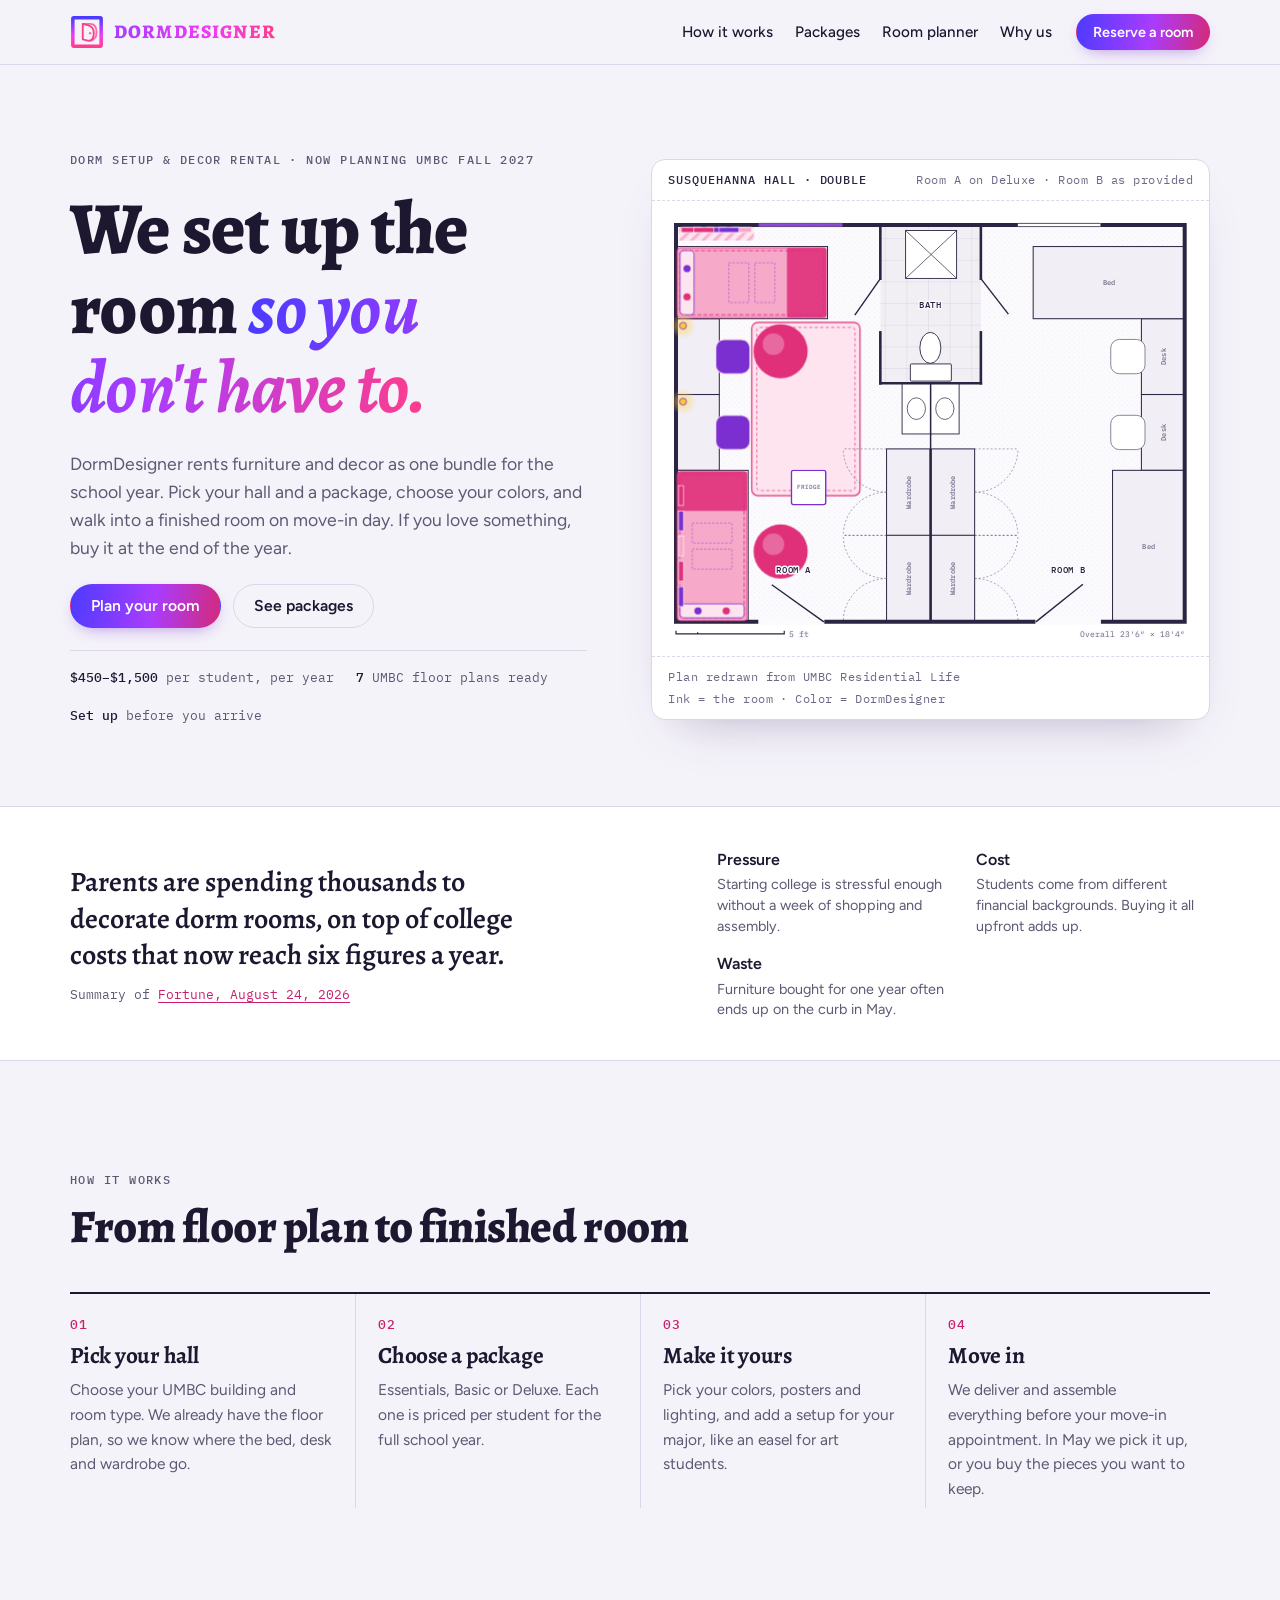
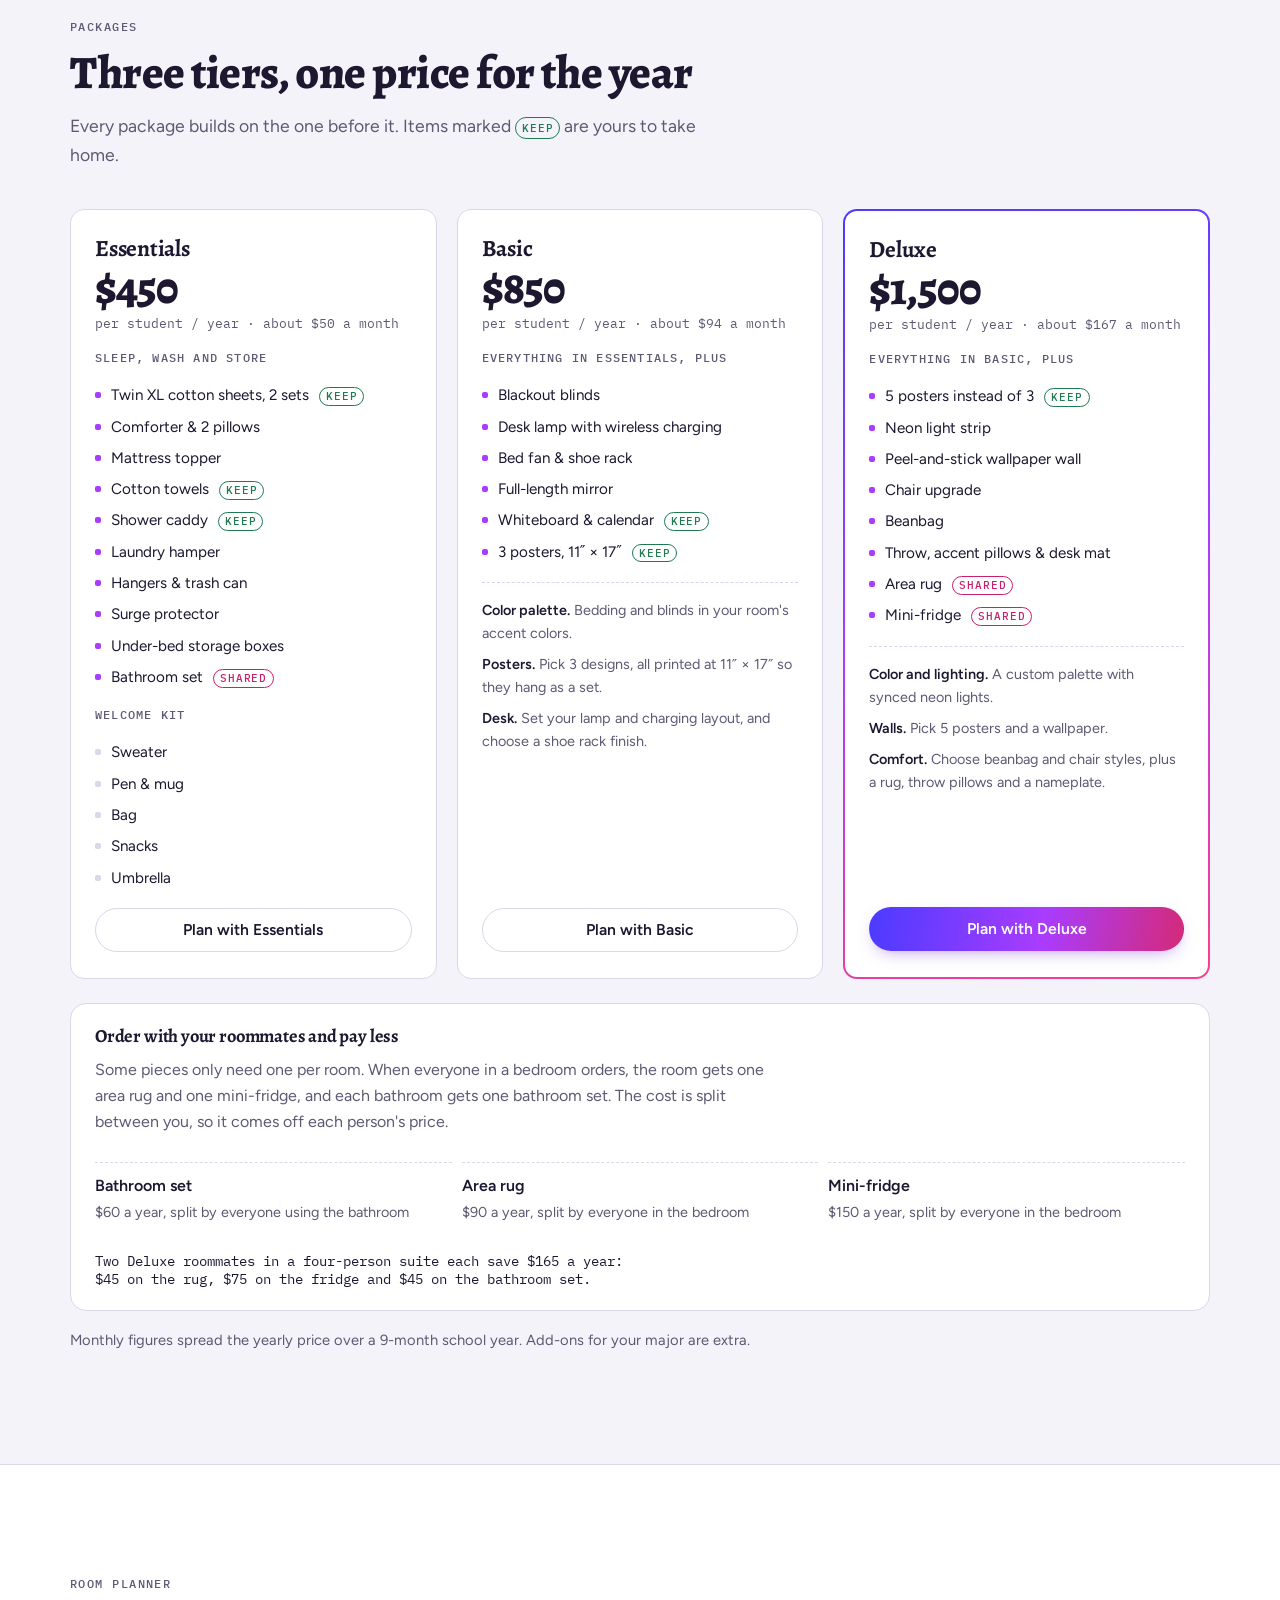
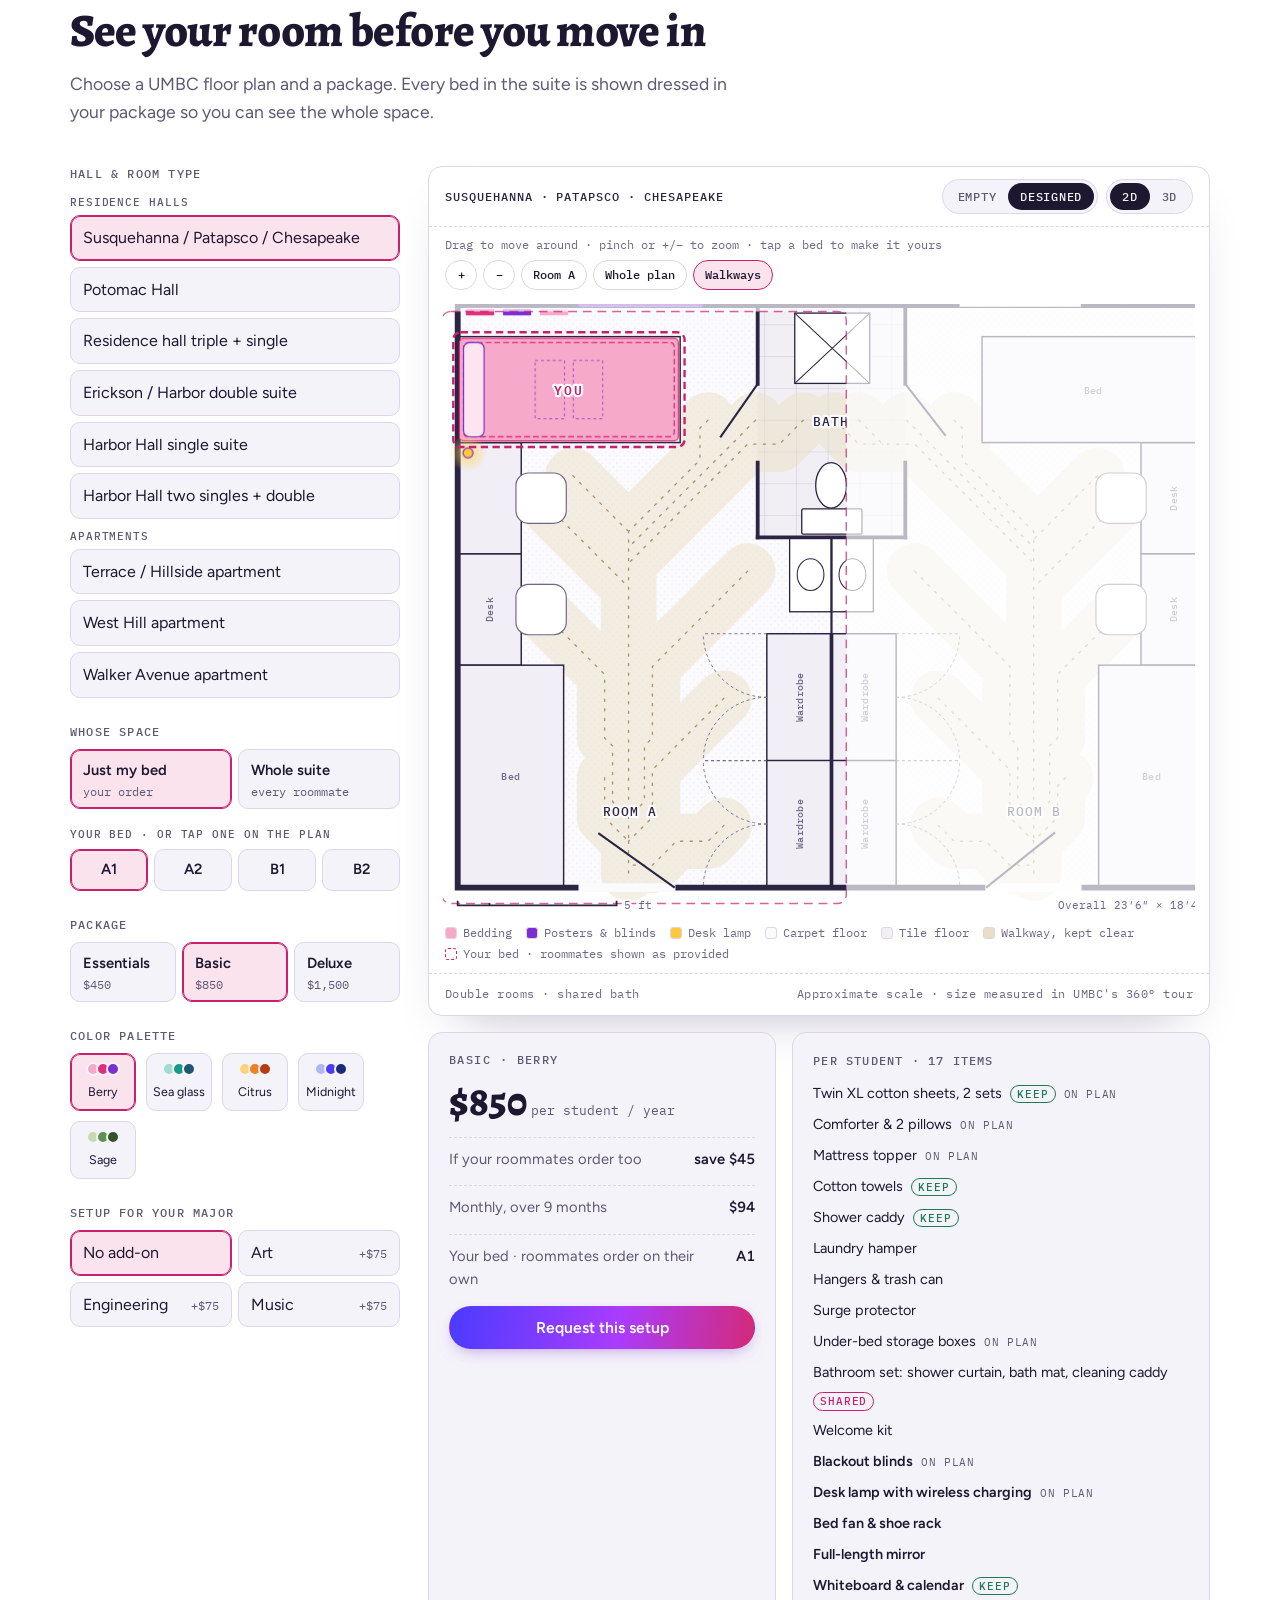
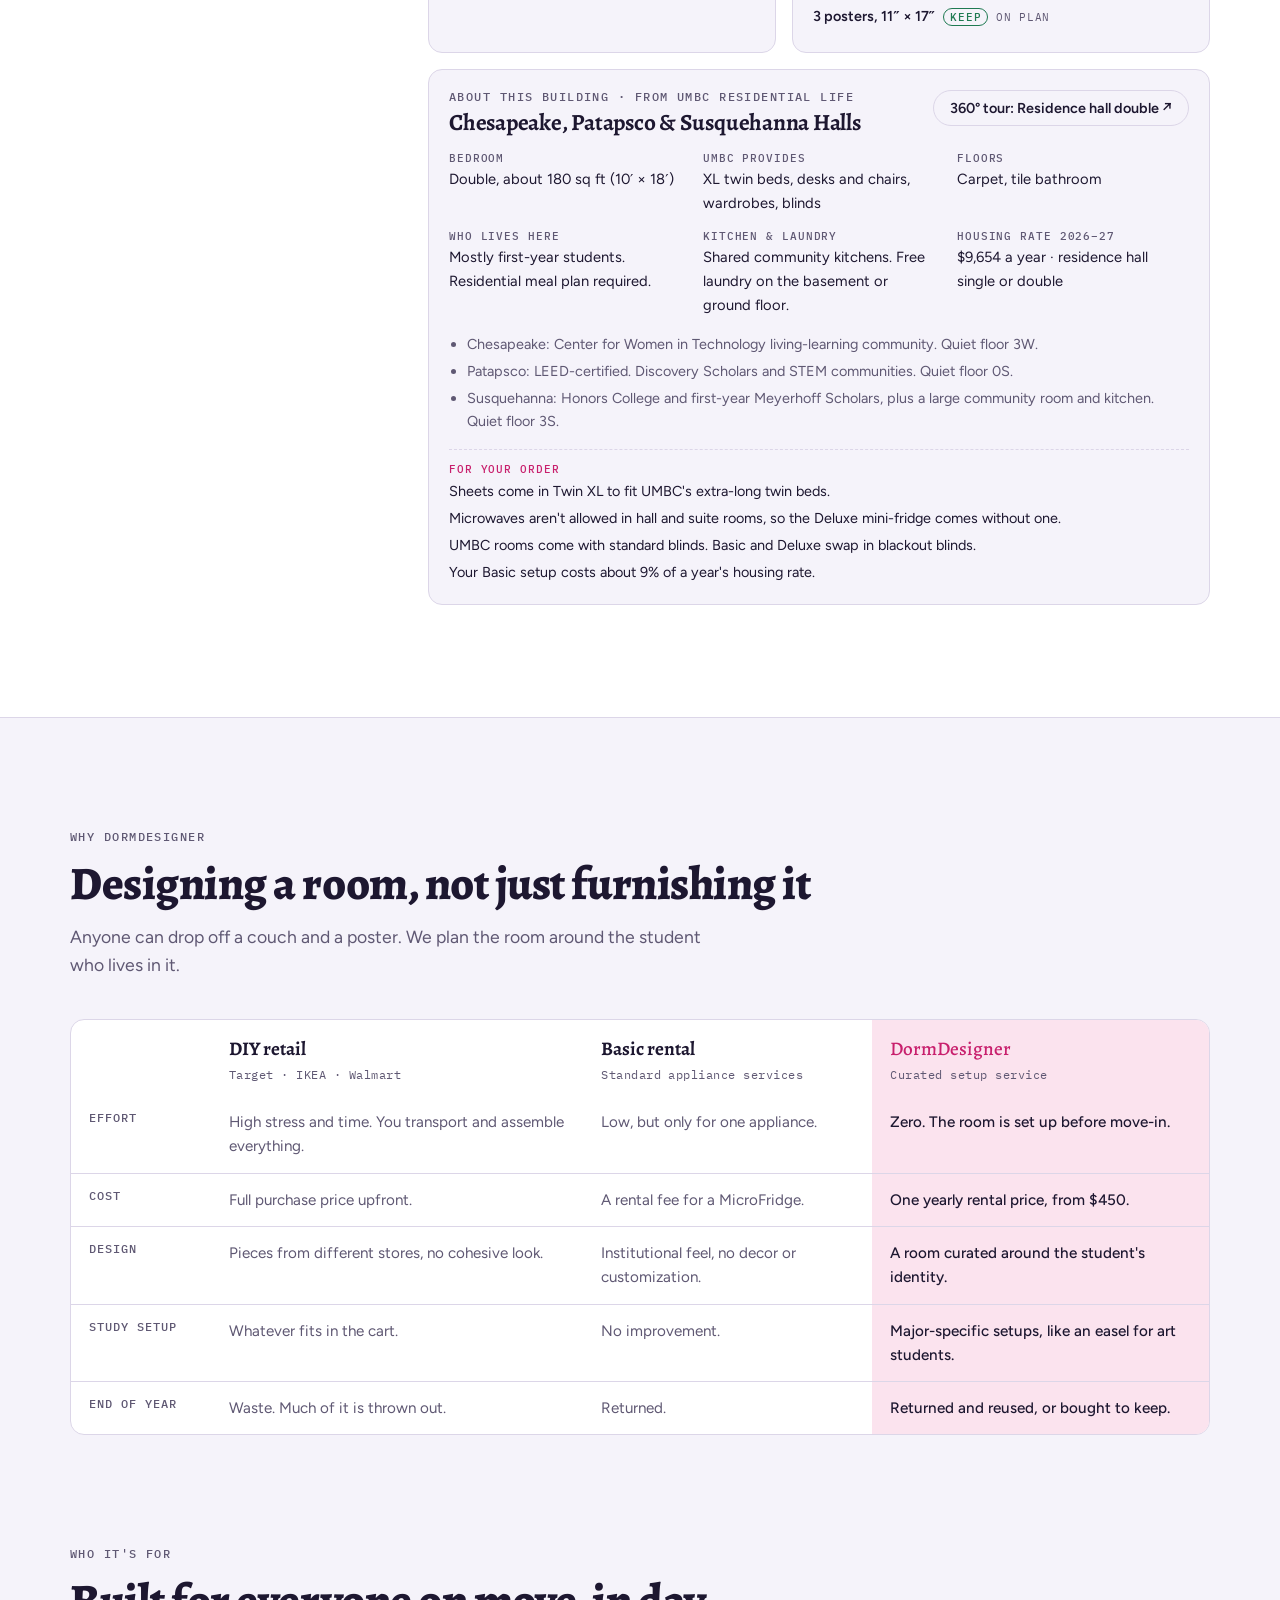
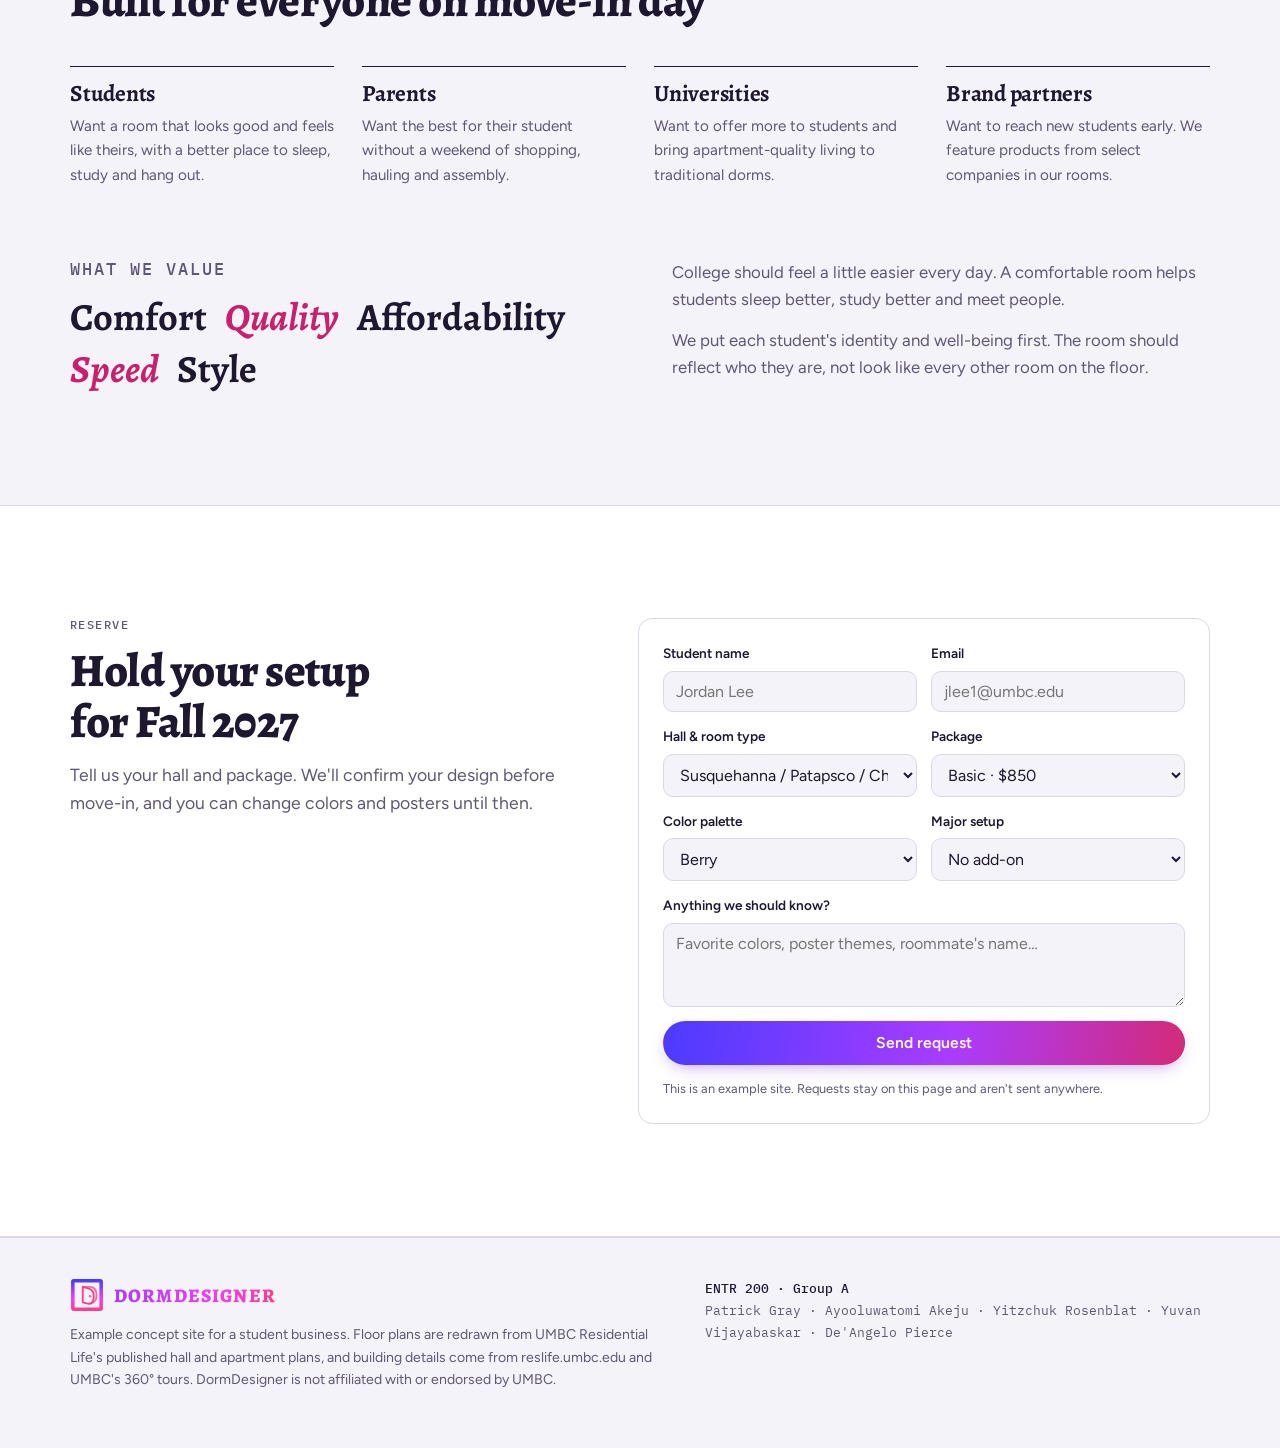
==== commit 382e1274: "Walkways, shared savings, rethought packages, one poster size - Walkways layer (toggle on the plan, " ====
--- a/index.html
+++ b/index.html
@@ -27,6 +27,8 @@
   --plan-tileline: #CFC8DA;
   --plan-wood: #F6EFE6;
   --plan-woodline: #E2D4C1;
+  --plan-walk: #EADFC6;
+  --plan-walkline: #A8936A;
   --brand-1: #4B3BFF;
   --brand-2: #A93CFF;
   --brand-3: #F03CF5;
@@ -43,14 +45,14 @@
 @media (prefers-color-scheme: dark) {
   :root:not([data-theme="light"]) {
     --paper: #100C19; --surface: #1A1526; --ink: #EEEAF7; --muted: #A49CBA; --rule: #2F2843;
-    --plan-bg: #161120; --plan-floor: #1B1528; --plan-grid: #241D33; --plan-ink: #D9D2EC; --plan-furn: #251E35; --plan-label: #9C94B3; --plan-tile: #221C2F; --plan-tileline: #3A3250; --plan-wood: #241D2A; --plan-woodline: #3B3140;
+    --plan-bg: #161120; --plan-floor: #1B1528; --plan-grid: #241D33; --plan-ink: #D9D2EC; --plan-furn: #251E35; --plan-label: #9C94B3; --plan-tile: #221C2F; --plan-tileline: #3A3250; --plan-wood: #241D2A; --plan-woodline: #3B3140; --plan-walk: #33291C; --plan-walkline: #8C7A55;
     --accent: #FF6FAE; --accent-ink: #1A0D16; --accent-soft: #3A1830; --ok: #5FD39E;
     color-scheme: dark;
   }
 }
 :root[data-theme="dark"] {
   --paper: #100C19; --surface: #1A1526; --ink: #EEEAF7; --muted: #A49CBA; --rule: #2F2843;
-  --plan-bg: #161120; --plan-floor: #1B1528; --plan-grid: #241D33; --plan-ink: #D9D2EC; --plan-furn: #251E35; --plan-label: #9C94B3; --plan-tile: #221C2F; --plan-tileline: #3A3250; --plan-wood: #241D2A; --plan-woodline: #3B3140;
+  --plan-bg: #161120; --plan-floor: #1B1528; --plan-grid: #241D33; --plan-ink: #D9D2EC; --plan-furn: #251E35; --plan-label: #9C94B3; --plan-tile: #221C2F; --plan-tileline: #3A3250; --plan-wood: #241D2A; --plan-woodline: #3B3140; --plan-walk: #33291C; --plan-walkline: #8C7A55;
   --accent: #FF6FAE; --accent-ink: #1A0D16; --accent-soft: #3A1830; --ok: #5FD39E;
   color-scheme: dark;
 }
@@ -234,6 +236,19 @@
   linear-gradient(var(--surface), var(--surface)) padding-box,
   linear-gradient(160deg, var(--brand-1), var(--brand-2), var(--brand-4)) border-box;
   border: 2px solid transparent; }
+.share {
+  font: 500 0.66rem/1 var(--font-mono); text-transform: uppercase; letter-spacing: .08em;
+  color: var(--accent); border: 1px solid currentColor; border-radius: 999px; padding: 3px 6px; white-space: nowrap;
+}
+.sharing { margin-top: 24px; padding: 22px 24px; border: 1px solid var(--rule); border-radius: 16px; background: var(--surface); display: grid; gap: 12px; }
+.sharing h3 { font-size: 1.15rem; text-wrap: balance; }
+.sharing p { color: var(--muted); max-width: 68ch; }
+.share-table { display: grid; grid-template-columns: repeat(3, minmax(0, 1fr)); gap: 10px; }
+.share-table div { border-top: 1px dashed var(--rule); padding-top: 10px; min-width: 0; }
+.share-table dt { font-weight: 600; }
+.share-table dd { margin: 2px 0 0; color: var(--muted); font-size: 0.9rem; }
+.share-eg { font: 400 0.85rem var(--font-mono); color: var(--ink) !important; }
+@media (max-width: 720px) { .share-table { grid-template-columns: 1fr; } }
 .tiers-note { margin-top: 18px; color: var(--muted); font-size: 0.92rem; display: flex; gap: 8px; align-items: center; flex-wrap: wrap; }
 @media (max-width: 960px) { .tiers { grid-template-columns: 1fr; max-width: 560px; } }
 
@@ -305,6 +320,9 @@
 .p-tile { fill: var(--plan-tile); }
 .p-tileline { stroke: var(--plan-tileline); stroke-width: .7; fill: none; }
 .p-carpet { fill: var(--plan-grid); }
+.p-walk { fill: none; stroke: var(--plan-walk); stroke-linecap: round; stroke-linejoin: round; opacity: .5; }
+.p-walkline { fill: none; stroke: var(--plan-walkline); stroke-width: .9; stroke-dasharray: 1.5 5; stroke-linecap: round; stroke-linejoin: round; }
+.v-btn[aria-pressed="true"] { background: var(--accent-soft); border-color: var(--accent); }
 .p-focusmask { fill: var(--plan-bg); fill-opacity: .68; pointer-events: none; }
 .p-focusring { fill: none; stroke: var(--accent); stroke-width: 1; stroke-dasharray: 6 4; opacity: .7; pointer-events: none; }
 .p-seatback { fill: var(--plan-ink); fill-opacity: .2; }
@@ -495,15 +513,18 @@
             <div class="price num">$450</div>
             <div class="per">per student / year · about $50 a month</div>
           </div>
-          <div class="includes">Includes</div>
+          <div class="includes">Sleep, wash and store</div>
           <ul>
-            <li>Twin XL cotton sheets <span class="keep">Keep</span></li>
+            <li>Twin XL cotton sheets, 2 sets <span class="keep">Keep</span></li>
+            <li>Comforter &amp; 2 pillows</li>
+            <li>Mattress topper</li>
             <li>Cotton towels <span class="keep">Keep</span></li>
-            <li>Pillows</li>
+            <li>Shower caddy <span class="keep">Keep</span></li>
             <li>Laundry hamper</li>
-            <li>Hangers &amp; trash cans</li>
+            <li>Hangers &amp; trash can</li>
             <li>Surge protector</li>
-            <li>Storage boxes</li>
+            <li>Under-bed storage boxes</li>
+            <li>Bathroom set <span class="share">Shared</span></li>
           </ul>
           <div class="includes">Welcome kit</div>
           <ul class="kit">
@@ -520,17 +541,16 @@
           <div class="includes">Everything in Essentials, plus</div>
           <ul>
             <li>Blackout blinds</li>
-            <li>Mattress topper</li>
             <li>Desk lamp with wireless charging</li>
             <li>Bed fan &amp; shoe rack</li>
-            <li>Mirror &amp; whiteboard</li>
-            <li>Calendar <span class="keep">Keep</span></li>
-            <li>3 wall posters <span class="keep">Keep</span></li>
+            <li>Full-length mirror</li>
+            <li>Whiteboard &amp; calendar <span class="keep">Keep</span></li>
+            <li>3 posters, 11″ × 17″ <span class="keep">Keep</span></li>
           </ul>
           <div class="custom">
-            <p><b>Color palette.</b> Choose your room's accent colors.</p>
-            <p><b>Posters.</b> Pick 3 poster themes.</p>
-            <p><b>Desk and storage.</b> Set your lamp and charging layout, and choose a shoe rack and organizer finish.</p>
+            <p><b>Color palette.</b> Bedding and blinds in your room's accent colors.</p>
+            <p><b>Posters.</b> Pick 3 designs, all printed at 11″ × 17″ so they hang as a set.</p>
+            <p><b>Desk.</b> Set your lamp and charging layout, and choose a shoe rack finish.</p>
           </div>
           <button class="btn btn-ghost" type="button" data-pick="basic">Plan with Basic</button>
         </article>
@@ -542,21 +562,32 @@
           </div>
           <div class="includes">Everything in Basic, plus</div>
           <ul>
-            <li>Neon lights</li>
-            <li>5 wall posters <span class="keep">Keep</span></li>
-            <li>Wallpaper</li>
-            <li>Mini-fridge</li>
+            <li>5 posters instead of 3 <span class="keep">Keep</span></li>
+            <li>Neon light strip</li>
+            <li>Peel-and-stick wallpaper wall</li>
             <li>Chair upgrade</li>
             <li>Beanbag</li>
+            <li>Throw, accent pillows &amp; desk mat</li>
+            <li>Area rug <span class="share">Shared</span></li>
+            <li>Mini-fridge <span class="share">Shared</span></li>
           </ul>
           <div class="custom">
             <p><b>Color and lighting.</b> A custom palette with synced neon lights.</p>
             <p><b>Walls.</b> Pick 5 posters and a wallpaper.</p>
             <p><b>Comfort.</b> Choose beanbag and chair styles, plus a rug, throw pillows and a nameplate.</p>
-            <p><b>Desk.</b> Oversized desk mat and layout options.</p>
           </div>
           <button class="btn btn-primary" type="button" data-pick="deluxe">Plan with Deluxe</button>
         </article>
+      </div>
+      <div class="sharing">
+        <h3>Order with your roommates and pay less</h3>
+        <p>Some pieces only need one per room. When everyone in a bedroom orders, the room gets one area rug and one mini-fridge, and each bathroom gets one bathroom set. The cost is split between you, so it comes off each person's price.</p>
+        <dl class="share-table">
+          <div><dt>Bathroom set</dt><dd>$60 a year, split by everyone using the bathroom</dd></div>
+          <div><dt>Area rug</dt><dd>$90 a year, split by everyone in the bedroom</dd></div>
+          <div><dt>Mini-fridge</dt><dd>$150 a year, split by everyone in the bedroom</dd></div>
+        </dl>
+        <p class="share-eg">Two Deluxe roommates in a four-person suite each save $165 a year: $45 on the rug, $75 on the fridge and $45 on the bathroom set.</p>
       </div>
       <p class="tiers-note">Monthly figures spread the yearly price over a 9-month school year. Add-ons for your major are extra.</p>
     </div>
@@ -629,6 +660,7 @@
                 <button type="button" class="v-btn" id="zRoom">My room</button>
                 <button type="button" class="v-btn" id="zAll">Whole plan</button>
                 <button type="button" class="v-btn" id="wallsBtn" hidden>Cutaway walls</button>
+                <button type="button" class="v-btn" id="walkBtn" aria-pressed="true" title="Show where people walk; decor is kept off it">Walkways</button>
               </div>
             </div>
             <svg class="plan" id="plan" aria-label="Floor plan"></svg>
@@ -644,6 +676,7 @@
             <div class="quote" aria-live="polite">
               <div class="eyebrow" id="qPkg">Package</div>
               <div><span class="big num" id="qPrice">$0</span> <span class="per" style="color:var(--muted);font:400 .8rem var(--font-mono)">per student / year</span></div>
+              <div class="row" id="qShareRow"><span id="qShareLabel">Shared with roommates</span><b id="qShare">$0</b></div>
               <div class="row"><span>Monthly, over 9 months</span><b id="qMonth">$0</b></div>
               <div class="row"><span id="qSuiteLabel">Whole suite</span><b id="qSuite">$0</b></div>
               <a class="btn btn-primary" href="#reserve" id="toReserve">Request this setup</a>
@@ -778,30 +811,47 @@
     eng:   { name: "Engineering", item: "Dual-monitor arm & desk mat",    price: 75 },
     music: { name: "Music",       item: "Keyboard stand & headphone hook", price: 75 }
   };
+  // share: "room" items are one per bedroom and "bath" items one per bathroom when everyone there orders;
+  // value is the yearly cost that gets split.
   const ITEMS = [
-    { lvl: 1, name: "Twin XL cotton sheets", keep: true, plan: true },
+    { lvl: 1, name: "Twin XL cotton sheets, 2 sets", keep: true, plan: true },
+    { lvl: 1, name: "Comforter & 2 pillows", plan: true },
+    { lvl: 1, name: "Mattress topper", plan: true },
     { lvl: 1, name: "Cotton towels", keep: true },
-    { lvl: 1, name: "Pillows", plan: true },
+    { lvl: 1, name: "Shower caddy", keep: true },
     { lvl: 1, name: "Laundry hamper" },
-    { lvl: 1, name: "Hangers & trash cans" },
+    { lvl: 1, name: "Hangers & trash can" },
     { lvl: 1, name: "Surge protector" },
-    { lvl: 1, name: "Under-bed storage boxes", plan: true },
+    { lvl: 1, name: "Under-bed storage boxes", plan: true, noDrawers: true },
+    { lvl: 1, name: "Bathroom set: shower curtain, bath mat, cleaning caddy", share: "bath", value: 60 },
     { lvl: 1, name: "Welcome kit" },
     { lvl: 2, name: "Blackout blinds", plan: true },
-    { lvl: 2, name: "Mattress topper", plan: true },
     { lvl: 2, name: "Desk lamp with wireless charging", plan: true },
     { lvl: 2, name: "Bed fan & shoe rack" },
-    { lvl: 2, name: "Mirror & whiteboard" },
-    { lvl: 2, name: "Calendar", keep: true },
-    { lvl: 2, name: "3 wall posters", keep: true, plan: true, max: 2 },
-    { lvl: 3, name: "5 wall posters", keep: true, plan: true },
-    { lvl: 3, name: "Neon lights", plan: true },
-    { lvl: 3, name: "Wallpaper accent wall", plan: true },
-    { lvl: 3, name: "Mini-fridge", plan: true },
+    { lvl: 2, name: "Full-length mirror" },
+    { lvl: 2, name: "Whiteboard & calendar", keep: true },
+    { lvl: 2, name: "3 posters, 11″ × 17″", keep: true, plan: true, max: 2 },
+    { lvl: 3, name: "5 posters, 11″ × 17″", keep: true, plan: true },
+    { lvl: 3, name: "Neon light strip", plan: true },
+    { lvl: 3, name: "Peel-and-stick wallpaper wall", plan: true },
     { lvl: 3, name: "Chair upgrade", plan: true },
     { lvl: 3, name: "Beanbag", plan: true },
-    { lvl: 3, name: "Rug & throw pillows", plan: true }
+    { lvl: 3, name: "Throw, accent pillows & desk mat", plan: true },
+    { lvl: 3, name: "Area rug", plan: true, share: "room", value: 90 },
+    { lvl: 3, name: "Mini-fridge", plan: true, share: "room", value: 150 }
   ];
+  // How many people split a shared item for this bed: roommates for a bedroom item, suitemates per bathroom.
+  function shareCount(L, bed, share) {
+    if (share === "room") return L.bedRoom.filter(r => r === L.bedRoom[bed]).length;
+    const baths = Math.max(1, L.labels.filter(l => /^bath/i.test(l[2] || "")).length);
+    return Math.max(1, Math.round(L.residents / baths));
+  }
+  // What one student saves a year when everyone sharing with them orders the same package.
+  function shareSavings(L, bed, level) {
+    return ITEMS.filter(it => it.share && it.lvl <= level)
+      .reduce((sum, it) => sum + Math.round(it.value * (1 - 1 / shareCount(L, bed, it.share))), 0);
+  }
+
 
   /* Floor plans traced from UMBC Residential Life's published drawings.
      Coordinates are pixels on a 4x render of each drawing (one unit on the plan = 2 px).
@@ -1107,6 +1157,18 @@
     L.walls = raw.walls.map(w => seg(w).concat([w[4] || 0]));
     L.windows = raw.windows.map(seg);
     L.doors = raw.doors.map(d => ({ gap: d.gap ? seg(d.gap) : null, leaf: d.leaf ? seg(d.leaf) : null, arc: !!d.arc }));
+    // The doorway itself. Doors drawn with only a leaf open off the end of the wall at their hinge.
+    L.doors.forEach(d => {
+      d.opening = d.gap;
+      if (d.gap || !d.leaf) return;
+      const [hx, hy, ex, ey] = d.leaf, len = Math.hypot(ex - hx, ey - hy);
+      const edges = L.outline.map((q, i) => q.concat(L.outline[(i + 1) % L.outline.length]));
+      L.walls.map(w => w.slice(0, 4)).concat(edges).forEach(([x1, y1, x2, y2]) => [[x1, y1, x2, y2], [x2, y2, x1, y1]].forEach(([ax, ay, bx, by]) => {
+        if (d.opening || Math.hypot(bx - hx, by - hy) > 1.5) return;
+        const l = Math.hypot(bx - ax, by - ay) || 1;
+        d.opening = [hx, hy, hx + (bx - ax) / l * len, hy + (by - ay) / l * len];
+      }));
+    });
     L.furn = raw.furn.map(f => {
       const t = f[0];
       if (t === "toilet") return { t, cx: sx(f[1]), cy: sy(f[2]), rx: f[3] / 2, ry: f[4] * k / 2, tank: box(f[5]) };
@@ -1340,7 +1402,7 @@
   // Posters and wallpaper hang on the wall beside the bed, never across a window or doorway. Start with
   // the traced wall; if less than 30" of it is clear, use whichever wall beside the bed has the most.
   function chooseArt(L, b) {
-    const blockers = L.windows.concat(L.doors.filter(d => d.gap).map(d => d.gap));
+    const blockers = L.windows.concat(L.doors.filter(d => d.opening).map(d => d.opening));
     const freeRuns = c => {
       const hz = c[1] === c[3], line = hz ? c[1] : c[0];
       let free = [[hz ? Math.min(c[0], c[2]) : Math.min(c[1], c[3]), hz ? Math.max(c[0], c[2]) : Math.max(c[1], c[3])]];
@@ -1409,6 +1471,153 @@
   // Move each mini-fridge, beanbag and add-on spot to the nearest open floor in its room.
   const DECOR_IN = { fridge: [21, 21], bean: [32, 32], extra: [38, 20] };
   const RUG_IN = [[48, 72], [36, 60], [30, 48]];
+  // Where people walk: shortest routes from the front door to every other door, each bedside, desk chair,
+  // closet front and kitchen or bath fixture, kept about 6" clear of furniture and walls. Routes run on a
+  // 3" grid; the walkway is the band about 21" wide around them. Decor stays off it where it can.
+  function walkways(L) {
+    const c = 3 * L.U, nx = Math.ceil(L.w / c) + 1, ny = Math.ceil(L.h / c) + 1, N = nx * ny;
+    const cx = i => L.x0 + (i + 0.5) * c, cy = j => L.y0 + (j + 0.5) * c;
+    const open = new Uint8Array(N), free = new Uint8Array(N);
+    for (let j = 0; j < ny; j++) for (let i = 0; i < nx; i++) if (insidePlan(L, { x: cx(i), y: cy(j) })) { open[j * nx + i] = 1; free[j * nx + i] = 1; }
+    // Clear cells near a rect or a wall line; "hard" also closes them to the walkway band.
+    const clearRect = (r, pad, grid) => {
+      const i0 = Math.max(0, Math.floor((r.x - pad - L.x0) / c)), i1 = Math.min(nx - 1, Math.floor((r.x + r.w + pad - L.x0) / c));
+      const j0 = Math.max(0, Math.floor((r.y - pad - L.y0) / c)), j1 = Math.min(ny - 1, Math.floor((r.y + r.h + pad - L.y0) / c));
+      for (let j = j0; j <= j1; j++) for (let i = i0; i <= i1; i++) {
+        const dx = Math.max(r.x - cx(i), 0, cx(i) - r.x - r.w), dy = Math.max(r.y - cy(j), 0, cy(j) - r.y - r.h);
+        if (Math.hypot(dx, dy) <= pad) grid[j * nx + i] = 0;
+      }
+    };
+    const clearLine = ([x1, y1, x2, y2], pad, grid) => {
+      const i0 = Math.max(0, Math.floor((Math.min(x1, x2) - pad - L.x0) / c)), i1 = Math.min(nx - 1, Math.floor((Math.max(x1, x2) + pad - L.x0) / c));
+      const j0 = Math.max(0, Math.floor((Math.min(y1, y2) - pad - L.y0) / c)), j1 = Math.min(ny - 1, Math.floor((Math.max(y1, y2) + pad - L.y0) / c));
+      const vx = x2 - x1, vy = y2 - y1, len2 = vx * vx + vy * vy || 1;
+      for (let j = j0; j <= j1; j++) for (let i = i0; i <= i1; i++) {
+        const t = Math.max(0, Math.min(1, ((cx(i) - x1) * vx + (cy(j) - y1) * vy) / len2));
+        if (Math.hypot(cx(i) - x1 - t * vx, cy(j) - y1 - t * vy) <= pad) grid[j * nx + i] = 0;
+      }
+    };
+    const things = solids(L).filter(o => !/desk chair/.test(o.what)).map(o => o.r);
+    things.forEach(r => { clearRect(r, 6 * L.U, free); clearRect(r, 0, open); });
+    wallLines(L).forEach(w => { clearLine(w, 5 * L.U, free); clearLine(w, c * 0.55, open); });
+
+    const cellOf = (x, y) => [Math.floor((x - L.x0) / c), Math.floor((y - L.y0) / c)];
+    // Nearest walkable cell to a point, searched outward a ring at a time (up to 2').
+    const snap = (x, y) => {
+      const [i0, j0] = cellOf(x, y);
+      for (let rad = 0; rad <= 8; rad++) {
+        let best = -1, bd = Infinity;
+        for (let j = j0 - rad; j <= j0 + rad; j++) for (let i = i0 - rad; i <= i0 + rad; i++) {
+          if (i < 0 || j < 0 || i >= nx || j >= ny || Math.max(Math.abs(i - i0), Math.abs(j - j0)) !== rad || !free[j * nx + i]) continue;
+          const d = Math.hypot(cx(i) - x, cy(j) - y);
+          if (d < bd) { bd = d; best = j * nx + i; }
+        }
+        if (best >= 0) return best;
+      }
+      return -1;
+    };
+
+    // Places people go.
+    const goals = [], out = (r, side, d) => {
+      const m = { t: [r.x + r.w / 2, r.y, 0, -1], b: [r.x + r.w / 2, r.y + r.h, 0, 1], l: [r.x, r.y + r.h / 2, -1, 0], r: [r.x + r.w, r.y + r.h / 2, 1, 0] }[side];
+      return [m[0] + m[2] * d, m[1] + m[3] * d];
+    };
+    const openSide = (r, sides) => sides.reduce((a, b) => (wallGap(L, r, b) > wallGap(L, r, a) ? b : a));
+    L.doors.forEach(d => {
+      if (!d.opening) return;
+      const [x1, y1, x2, y2] = d.opening, mx = (x1 + x2) / 2, my = (y1 + y2) / 2, len = Math.hypot(x2 - x1, y2 - y1) || 1;
+      const n = [-(y2 - y1) / len, (x2 - x1) / len], k = 18 * L.U;
+      goals.push([mx, my], [mx + n[0] * k, my + n[1] * k], [mx - n[0] * k, my - n[1] * k]);
+    });
+    L.beds.forEach(b => { const horiz = b.head === "l" || b.head === "r"; goals.push(out(b, openSide(b, horiz ? ["t", "b"] : ["l", "r"]), 14 * L.U)); });
+    L.desks.forEach(d => { const ch = chairSpot(L, d); goals.push([ch.x, ch.y]); });
+    L.furn.forEach(f => {
+      if (f.rot) return;
+      const r = furnRect(f);
+      if (STORAGE[f.t] && f.front) goals.push(out(r, f.front, 15 * L.U));
+      else if (/^(counter|range|ksink|sink|toilet|tub|washer|dryer|appl)$/.test(f.t)) goals.push(out(r, openSide(r, ["t", "b", "l", "r"]), 15 * L.U));
+    });
+
+    // Start at the front doors: every doorway on the outside wall (or the first door if none is).
+    const edges = L.outline.map((p, i) => [p[0], p[1], L.outline[(i + 1) % L.outline.length][0], L.outline[(i + 1) % L.outline.length][1]]);
+    const onOutline = d => { const mx = (d.opening[0] + d.opening[2]) / 2, my = (d.opening[1] + d.opening[3]) / 2;
+      return edges.some(([x1, y1, x2, y2]) => { const vx = x2 - x1, vy = y2 - y1, t = Math.max(0, Math.min(1, ((mx - x1) * vx + (my - y1) * vy) / (vx * vx + vy * vy || 1))); return Math.hypot(mx - x1 - t * vx, my - y1 - t * vy) < 2 * L.U; }); };
+    let fronts = L.doors.filter(d => d.opening && onOutline(d));
+    if (!fronts.length) fronts = L.doors.filter(d => d.opening).slice(0, 1);
+    const roots = fronts.map(front => {
+      const fg = front.opening, fl = Math.hypot(fg[2] - fg[0], fg[3] - fg[1]) || 1, fn = [-(fg[3] - fg[1]) / fl, (fg[2] - fg[0]) / fl];
+      const fm = [(fg[0] + fg[2]) / 2, (fg[1] + fg[3]) / 2], inPt = insidePlan(L, { x: fm[0] + fn[0] * 12 * L.U, y: fm[1] + fn[1] * 12 * L.U }) ? 1 : -1;
+      return snap(fm[0] + inPt * fn[0] * 9 * L.U, fm[1] + inPt * fn[1] * 9 * L.U);
+    }).filter(k => k >= 0);
+    if (!roots.length) return null;
+
+    // Dijkstra over walkable cells, eight ways (no cutting corners).
+    const dist = new Float64Array(N).fill(Infinity), prev = new Int32Array(N).fill(-1), heap = [];
+    const push = (k, d) => { heap.push([d, k]); let i = heap.length - 1; while (i) { const pi = (i - 1) >> 1; if (heap[pi][0] <= heap[i][0]) break; [heap[pi], heap[i]] = [heap[i], heap[pi]]; i = pi; } };
+    const pop = () => { const top = heap[0], last = heap.pop(); if (heap.length) { heap[0] = last; let i = 0; for (;;) { const l = 2 * i + 1, r = l + 1; let m = i; if (l < heap.length && heap[l][0] < heap[m][0]) m = l; if (r < heap.length && heap[r][0] < heap[m][0]) m = r; if (m === i) break; [heap[m], heap[i]] = [heap[i], heap[m]]; i = m; } } return top; };
+    roots.forEach(k => { dist[k] = 0; push(k, 0); });
+    const STEPS = [[1, 0, 1], [-1, 0, 1], [0, 1, 1], [0, -1, 1], [1, 1, Math.SQRT2], [1, -1, Math.SQRT2], [-1, 1, Math.SQRT2], [-1, -1, Math.SQRT2]];
+    while (heap.length) {
+      const [d, k] = pop();
+      if (d > dist[k]) continue;
+      const i = k % nx, j = (k - i) / nx;
+      for (const [di, dj, w] of STEPS) {
+        const a = i + di, b = j + dj;
+        if (a < 0 || b < 0 || a >= nx || b >= ny) continue;
+        const q = b * nx + a;
+        if (!free[q] || (di && dj && (!free[j * nx + a] || !free[b * nx + i]))) continue;
+        if (d + w < dist[q]) { dist[q] = d + w; prev[q] = k; push(q, d + w); }
+      }
+    }
+
+    // Trace each goal home, then widen the routes into a band about 21" wide that stops at walls and furniture.
+    const band = new Uint8Array(N), core = new Uint8Array(N), onRoute = new Uint8Array(N), lines = [], queue = [];
+    const seenGoal = new Set();
+    goals.forEach(([x, y]) => {
+      const k0 = snap(x, y);
+      if (k0 < 0 || !isFinite(dist[k0]) || seenGoal.has(k0)) return;
+      seenGoal.add(k0);
+      const pts = [];
+      for (let k = k0; k >= 0; k = prev[k]) {
+        const i = k % nx, j = (k - i) / nx;
+        pts.push([cx(i), cy(j)]);
+        if (onRoute[k]) break;   // joined a route already traced
+        onRoute[k] = 1;
+        if (!band[k]) { band[k] = 1; queue.push([k, 0]); }
+        if (prev[k] < 0) break;   // reached a front door
+      }
+      if (pts.length < 2) return;
+      // keep only the corners
+      const simple = pts.filter((pt, n) => n === 0 || n === pts.length - 1 ||
+        (pt[0] - pts[n - 1][0]) * (pts[n + 1][1] - pt[1]) - (pt[1] - pts[n - 1][1]) * (pts[n + 1][0] - pt[0]) !== 0);
+      lines.push(simple);
+    });
+    const R = 3;   // cells either side of the route: about 9", so the walkway is about 21" wide
+    while (queue.length) {
+      const [k, d] = queue.shift();
+      if (d <= 1) core[k] = 1;   // the middle 9" or so: where feet actually go
+      if (d >= R) continue;
+      const i = k % nx, j = (k - i) / nx;
+      for (const [di, dj] of STEPS) {
+        const a = i + di, b = j + dj, q = b * nx + a;
+        if (a < 0 || b < 0 || a >= nx || b >= ny || band[q] || !open[q]) continue;
+        band[q] = 1; queue.push([q, d + 1]);
+      }
+    }
+    // How much a rect gets in the way: 0 clear, 1 on the edge of a walkway, 2 across the middle of one.
+    const hits = r => {
+      const i0 = Math.max(0, Math.ceil((r.x - L.x0) / c - 0.5)), i1 = Math.min(nx - 1, Math.floor((r.x + r.w - L.x0) / c - 0.5));
+      const j0 = Math.max(0, Math.ceil((r.y - L.y0) / c - 0.5)), j1 = Math.min(ny - 1, Math.floor((r.y + r.h - L.y0) / c - 0.5));
+      let worst = 0;
+      for (let j = j0; j <= j1; j++) for (let i = i0; i <= i1; i++) {
+        if (core[j * nx + i]) return 2;
+        if (band[j * nx + i]) worst = 1;
+      }
+      return worst;
+    };
+    return { lines, hits, width: 2 * R * c + c };
+  }
+
   // Place each mini-fridge, beanbag, rug and add-on on open floor. In a shared bedroom every student gets
   // their own set, kept in the part of the room nearest their own bed and desk, so nothing lands on a
   // roommate's side. The keyboard or easel goes against a wall whenever one is free.
@@ -1427,8 +1636,8 @@
     });
     // Points in the bedroom. A piece must be in plain view of one of them with every doorway shut, so it
     // can't end up through a door in the bathroom or the hall.
-    let seen = null, zoneId = "";
-    const shut = wallLines(L).concat(L.doors.filter(d => d.gap).map(d => d.gap));
+    let seen = null, zoneId = "", walkAware = true;
+    const shut = wallLines(L).concat(L.doors.filter(d => d.opening).map(d => d.opening));
     const inView = (ax, ay, bx, by) => !shut.some(([x1, y1, x2, y2]) => {
       const d = (bx - ax) * (y2 - y1) - (by - ay) * (x2 - x1);
       if (Math.abs(d) < 1e-9) return false;
@@ -1456,21 +1665,23 @@
             if (!rectInside(L, r) || crossesWall(L, r, 0.2)) return;
             if (seen && !seen.some(([px, py]) => inView(x, y, px, py))) return;
             const wall = opts.preferWall ? (rot ? ["l", "r"] : ["t", "b"]).find(sd => wallAlong(L, r, sd) >= 0.6) || null : null;
-            ok.push({ x, y, w, h, rot, wall, r });
+            ok.push({ x, y, w, h, rot, wall, r, walk: !opts.rug && L.walk ? L.walk.hits(r) : 0 });
           }));
         });
         fixedSpots.set(fixedKey, ok);
       }
       if (!fixedSpots.has(key)) fixedSpots.set(key, fixedSpots.get(fixedKey).slice().sort((p, q) => Math.hypot(p.x - start[0], p.y - start[1]) - Math.hypot(q.x - start[0], q.y - start[1])));
+      // Best spot: off the walkway first, then against a wall (for the add-on), then nearest.
+      const rank = c => (walkAware ? c.walk * 2 : 0) + (opts.preferWall && !c.wall ? 1 : 0);
       let best = null;
       for (const c of fixedSpots.get(key)) {
-        if (best && !c.wall) continue;   // already have a fallback; only a wall spot can beat it now
+        if (best && rank(c) >= rank(best)) continue;
         if (!opts.rug && placed.some(o => overlaps(c.r, o, 0))) continue;
         best = c;
-        if (c.wall || !opts.preferWall) break;
+        if (rank(c) === 0) break;
       }
       if (best && !opts.rug) placed.push({ x: best.x - best.w / 2 - L.U, y: best.y - best.h / 2 - L.U, w: best.w + 2 * L.U, h: best.h + 2 * L.U });
-      return best && { x: best.x, y: best.y, w: best.w, h: best.h, rot: best.rot, wall: best.wall };
+      return best && { x: best.x, y: best.y, w: best.w, h: best.h, rot: best.rot, wall: best.wall, walk: best.walk };
     };
     // How much of one side of a rect has a wall running right behind it (0 to 1).
     const wallAlong = (L, r, side) => {
@@ -1507,14 +1718,21 @@
       return { x0: pick(wallBox.x0, Math.min, b.x0), y0: pick(wallBox.y0, Math.min, b.y0), x1: pick(wallBox.x1, Math.max, b.x1), y1: pick(wallBox.y1, Math.max, b.y1) };
     };
     const putExtra = (target, start, b, region, compact) => {
+      // Full size unless the compact one gets a better spot: off the walkway, then against a wall.
+      const rank = h => (walkAware ? h.walk * 2 : 0) + (h.wall ? 0 : 1);
       let pick = null;
       for (const size of compact ? [[24, 18]] : [DECOR_IN.extra, [24, 18]]) {
         const mark = placed.length, hit = find(start, size, b, region, { preferWall: true });
         if (!hit) continue;
-        if (hit.wall || !pick) { if (pick) placed.splice(pick.mark, 1); pick = { hit, size, mark }; } else placed.splice(mark, 1);
-        if (hit.wall) break;
-      }
-      if (pick) { const { hit, size } = pick; Object.assign(target, { extra: [hit.x, hit.y], extraW: size[0], extraRot: hit.rot, extraWall: hit.wall }); return; }
+        if (!pick || rank(hit) < rank(pick.hit)) { if (pick) placed.splice(pick.mark, 1); pick = { hit, size, mark: placed.length - 1 }; } else placed.splice(mark, 1);
+        if (rank(hit) === 0) break;
+      }
+      if (pick) {
+        const { hit, size } = pick;
+        Object.assign(target, { extra: [hit.x, hit.y], extraW: size[0], extraRot: hit.rot, extraWall: hit.wall });
+        target.onWalk = (target.onWalk || 0) + hit.walk;
+        return;
+      }
       target.extra = null;   // no room for it here
     };
     // Fridge, beanbag and add-on for one room or one student. Try them in every order and keep the one
@@ -1524,8 +1742,11 @@
     const putSet = (target, src, startOf, b, region) => {
       let best = null;
       // compact: start from the smaller beanbag and add-on, for corners too tight for all three at full size
-      [false, true].forEach(compact => ORDERS.forEach(order => {
-        if (best && best.miss === 0) return;
+      // Last resort: ignore the walkways, for corners where keeping clear of them leaves no room for everything.
+      [[false, true], [true, true], [false, false], [true, false]].forEach(([compact, aware]) => ORDERS.forEach(order => {
+        if (best && best.miss === 0) return;   // nothing left to improve
+        if (!aware && best && best.miss < 100) return;
+        walkAware = aware;
         const mark = placed.length, t = {};
         order.forEach(k => {
           if (!src[k]) return;
@@ -1533,16 +1754,18 @@
           t[k] = null;
           for (const size of k === "bean" ? (compact ? [[26, 26]] : [DECOR_IN.bean, [26, 26]]) : [DECOR_IN[k]]) {   // a smaller beanbag where space is tight
             const hit = find(startOf(k), size, b, region);
-            if (hit) { t[k] = [hit.x, hit.y]; if (k === "bean") t.beanD = size[0]; break; }
+            if (hit) { t[k] = [hit.x, hit.y]; if (k === "bean") t.beanD = size[0]; t.onWalk = (t.onWalk || 0) + hit.walk; break; }
           }
         });
-        const miss = ["extra", "fridge", "bean"].filter(k => src[k] && !t[k]).length * 10 + (t.extra && !t.extraWall ? 3 : 0)
+        const miss = ["extra", "fridge", "bean"].filter(k => src[k] && !t[k]).length * 100 + (t.onWalk || 0) * 4 + (t.extra && !t.extraWall ? 3 : 0)
           + (t.extra && t.extraW < DECOR_IN.extra[0] ? 2 : 0) + (t.beanD && t.beanD < DECOR_IN.bean[0] ? 2 : 0);
         const added = placed.splice(mark);
         if (!best || miss < best.miss) best = { miss, t, added };
       }));
+      walkAware = true;
       placed.push.apply(placed, best.added);
       Object.assign(target, best.t);
+      return best.miss;
     };
     L.rooms.forEach((room, ri) => {
       if (bedsIn(ri).length > 1) return;
@@ -1557,29 +1780,71 @@
       if (beds.length < 2) return;
       const b = boundsOf(room, ri);
       const zone = beds.map(i => { const p = centerOf(L.beds[i]), d = centerOf(L.desks[i]); return { x: (p.x + d.x) / 2, y: (p.y + d.y) / 2 }; });
-      beds.forEach((i, n) => {
-        const mine = (x, y) => zone.every((z, m) => m === n || Math.hypot(x - zone[n].x, y - zone[n].y) <= Math.hypot(x - z.x, y - z.y) + 0.01);
-        const start = [zone[n].x, zone[n].y], spot = {}, bc = centerOf(L.beds[i]), dc = centerOf(L.desks[i]);
-        seen = [start, [bc.x, bc.y], [dc.x, dc.y]];
-        zoneId = "bed" + i;
-        if (room.rug) {
-          for (const size of RUG_IN) {
-            const hit = find(start, size, b, mine, { rug: true });
-            if (hit) { spot.rug = [hit.x - hit.w / 2, hit.y - hit.h / 2, hit.w, hit.h]; break; }
+      // Roommates who all order share one big rug (anywhere in the room) and one mini-fridge.
+      const mid = [zone.reduce((a, z) => a + z.x, 0) / zone.length, zone.reduce((a, z) => a + z.y, 0) / zone.length];
+      seen = beds.map(i => centerOf(L.beds[i])).concat(beds.map(i => centerOf(L.desks[i]))).map(p => [p.x, p.y]);
+      zoneId = "shared" + ri;
+      room.shared = {};
+      if (room.rug) for (const size of [[60, 96], [48, 72]]) {
+        const hit = find(mid, size, b, null, { rug: true });
+        if (hit) { room.shared.rug = [hit.x - hit.w / 2, hit.y - hit.h / 2, hit.w, hit.h]; break; }
+      }
+      // Each student's own set, in their part of the room. Students are placed one after another, so try
+      // each order and keep the one that fits the most.
+      const orders = beds.length === 2 ? [[0, 1], [1, 0]] : [[0, 1, 2], [0, 2, 1], [1, 0, 2], [1, 2, 0], [2, 0, 1], [2, 1, 0]];
+      let bestRun = null;
+      orders.forEach(order => {
+        if (bestRun && bestRun.score === 0) return;
+        const mark = placed.length, spots = {};
+        let score = 0;
+        order.forEach(n => {
+          const i = beds[n];
+          const mine = (x, y) => zone.every((z, m) => m === n || Math.hypot(x - zone[n].x, y - zone[n].y) <= Math.hypot(x - z.x, y - z.y) + 0.01);
+          const start = [zone[n].x, zone[n].y], spot = {}, bc = centerOf(L.beds[i]), dc = centerOf(L.desks[i]);
+          seen = [start, [bc.x, bc.y], [dc.x, dc.y]];
+          zoneId = "bed" + i;
+          if (room.rug) {
+            for (const size of RUG_IN) {
+              const hit = find(start, size, b, mine, { rug: true });
+              if (hit) { spot.rug = [hit.x - hit.w / 2, hit.y - hit.h / 2, hit.w, hit.h]; break; }
+            }
           }
-        }
-        putSet(spot, room, () => start, b, mine);
-        L.bedSpots[i] = spot;
+          score += putSet(spot, room, () => start, b, mine);
+          spots[i] = spot;
+        });
+        const added = placed.splice(mark);
+        if (!bestRun || score < bestRun.score) bestRun = { score, spots, added };
       });
-    });
-  }
-  // The decor sets to draw: one per ordered student in a shared bedroom, one per room otherwise.
+      placed.push.apply(placed, bestRun.added);
+      beds.forEach(i => { L.bedSpots[i] = bestRun.spots[i]; });
+      // The shared fridge takes the students' fridge spot nearest the middle; it already clears everyone's things.
+      if (room.fridge) room.shared.fridge = beds.map(i => L.bedSpots[i].fridge).filter(Boolean)
+        .sort((p, q) => Math.hypot(p[0] - mid[0], p[1] - mid[1]) - Math.hypot(q[0] - mid[0], q[1] - mid[1]))[0] || null;
+    });
+  }
+  // Posters are all the standard 11" x 17" size, hung portrait in centered rows along the bed's poster wall:
+  // five fit side by side beside a bed, two or three rows stack on the short wall at its head.
+  const POSTER = { w: 11, h: 17, gap: 3, rowGap: 2.5 };
+  function posterGrid(runIn, n) {
+    const perRow = Math.max(1, Math.min(n, Math.floor((runIn + POSTER.gap) / (POSTER.w + POSTER.gap)))), rows = Math.ceil(n / perRow);
+    return Array.from({ length: n }, (_, k) => {
+      const row = Math.floor(k / perRow), inRow = Math.min(perRow, n - row * perRow), col = k - row * perRow;
+      const rowW = inRow * POSTER.w + (inRow - 1) * POSTER.gap;
+      return { along: (runIn - rowW) / 2 + col * (POSTER.w + POSTER.gap) + POSTER.w / 2, up: ((rows - 1) / 2 - row) * (POSTER.h + POSTER.rowGap) };
+    });
+  }
+  // The decor sets to draw: one per ordered student in a shared bedroom (with a shared rug and fridge when the
+  // whole room orders), one per room otherwise.
   function decorSets(L, bedOn, roomOn) {
     const sets = [];
     L.rooms.forEach((r, ri) => {
       if (!roomOn[ri]) return;
       const beds = L.bedRoom.map((x, i) => (x === ri ? i : -1)).filter(i => i >= 0);
-      if (beds.length > 1 && L.bedSpots) beds.forEach(i => { if (bedOn[i] && L.bedSpots[i]) sets.push(L.bedSpots[i]); });
+      if (beds.length > 1 && L.bedSpots && beds.every(i => bedOn[i]) && r.shared) {
+        // everyone in the room ordered: one shared rug and fridge, plus each student's own beanbag and add-on
+        sets.push({ rug: r.shared.rug, fridge: r.shared.fridge });
+        beds.forEach(i => { const sp = L.bedSpots[i]; if (sp) sets.push(Object.assign({}, sp, { rug: null, fridge: null })); });
+      } else if (beds.length > 1 && L.bedSpots) beds.forEach(i => { if (bedOn[i] && L.bedSpots[i]) sets.push(L.bedSpots[i]); });
       else sets.push(r);
     });
     return sets;
@@ -1602,6 +1867,7 @@
     });
     L.rooms.forEach((r, ri) => Object.keys(DECOR_IN).forEach(k => { if (r[k] === null) issues.push(k + " in room " + ri + " has no free spot"); }));
     (L.bedSpots || []).forEach((sp, i) => sp && Object.keys(DECOR_IN).forEach(k => { if (sp[k] === null) issues.push(k + " for bed " + L.bedNames[i] + " has no free spot"); }));
+    L.rooms.forEach((r, ri) => { if (r.shared && r.shared.fridge === null) issues.push("shared fridge in room " + ri + " has no free spot"); });
     return issues;
   }
 
@@ -1638,6 +1904,7 @@
       f.back = wallBack(L, f);
     });
     L.furn.forEach(f => { if (STORAGE[f.t]) f.front = frontSide(L, f); });
+    L.walk = walkways(L);
     placeDecor(L);
   }
 
@@ -1781,6 +2048,12 @@
       el("polygon", { points: pts, fill: "url(#" + id + "-grid)" }, svg);
     }
 
+    // Walkways sit on the floor, under everything else.
+    if (opt.walk && L.walk) {
+      const d = L.walk.lines.map(l => "M" + l.map(p => p[0].toFixed(1) + " " + p[1].toFixed(1)).join(" L")).join(" ");
+      el("path", { d, class: "p-walk", "stroke-width": L.walk.width }, svg);
+      el("path", { d, class: "p-walkline" }, svg);
+    }
     const under = el("g", { class: "decor" }, svg);
     const furnG = el("g", {}, svg);
     const wallsG = el("g", {}, svg);
@@ -1917,17 +2190,15 @@
           const [x1, y1, x2, y2, nx, ny] = b.art;
           const horizWall = y1 === y2;
           const runLen = Math.abs(horizWall ? x2 - x1 : y2 - y1);
-          const n = lvl >= 3 ? 5 : 3;
-          const slot = runLen / n;
-          const pl = Math.min(slot * .8, IN(18));
+          const pl = IN(POSTER.w), lo = horizWall ? Math.min(x1, x2) : Math.min(y1, y2);
           const colors = [pal.accent, pal.deep, pal.bed, pal.accent, pal.deep];
-          for (let k = 0; k < n; k++) {
-            const along = (horizWall ? Math.min(x1, x2) : Math.min(y1, y2)) + (k + .5) * slot;
+          posterGrid(runLen / L.U, lvl >= 3 ? 5 : 3).forEach((ps, k) => {
+            const along = lo + IN(ps.along);
             const r = horizWall
               ? { x: along - pl / 2, y: ny > 0 ? y1 + 2.4 : y1 - 7.4, w: pl, h: 5 }
               : { x: nx > 0 ? x1 + 2.4 : x1 - 7.4, y: along - pl / 2, w: 5, h: pl };
             rect(g, r, { fill: colors[k], stroke: "#FFFFFF", "stroke-width": .6 });
-          }
+          });
           if (lvl >= 3) {
             const o = 10;
             const lp = horizWall
@@ -2375,6 +2646,18 @@
     const IN = v => v * L.U;
     const WH = IN(state.walls === "low" ? 40 : 96);
     const posterY = Math.min(IN(56), WH - IN(16));
+
+    // Walkways: a dotted line on the floor along each route.
+    if (opt.walk && L.walk) {
+      const walkMat = M("#A8936A", { transparent: true, opacity: 0.55, depthWrite: false }), dot = new T.CylinderGeometry(IN(1.2), IN(1.2), IN(0.2), 10);
+      L.walk.lines.forEach(l => l.slice(1).forEach((q, n) => {
+        const p = l[n], len = Math.hypot(q[0] - p[0], q[1] - p[1]);
+        for (let t = IN(2); t < len; t += IN(7)) {
+          const m = mesh(dot, walkMat, p[0] + (q[0] - p[0]) * t / len, IN(0.4), p[1] + (q[1] - p[1]) * t / len, false);
+          m.userData.floor = true;
+        }
+      }));
+    }
 
     // Walls, cut for door gaps and windows. The top face is dark like the ink on the plan.
     const wallMat = [M(C3.wall), M(C3.wall), M(C3.ink), M(C3.wall), M(C3.wall), M(C3.wall)];
@@ -2723,11 +3006,12 @@
       if (lvl >= 2 && b.art) {
         const [x1, y1, x2, y2, nx, ny] = b.art, hz = y1 === y2, inward = (hz ? ny : nx) > 0, face = artFace(L, b.art);
         const lo = hz ? Math.min(x1, x2) : Math.min(y1, y2), run = Math.abs(hz ? x2 - x1 : y2 - y1);
-        const n = lvl >= 3 ? 5 : 3, slot = run / n, pl = Math.min(slot * 0.8, IN(18)), ph = Math.min(IN(24), WH * 0.35);
+        const pl = IN(POSTER.w), ph = IN(POSTER.h);
         const colors = [pal.accent, pal.deep, pal.bed, pal.accent, pal.deep];
         const off = inward ? face + IN(0.3) : -(face + IN(0.9));
-        for (let k = 0; k < n; k++) {
-          const a = lo + (k + 0.5) * slot - pl / 2;
+        posterGrid(run / L.U, lvl >= 3 ? 5 : 3).forEach((ps, k) => {
+          const a = lo + IN(ps.along) - pl / 2, y0 = posterY + IN(ps.up) - ph / 2;
+          if (y0 + ph > WH - IN(1)) return;   // cutaway walls: no wall to hang it on
           const art=texMat(ctx=>{
             ctx.fillStyle="#EFE9DC";ctx.fillRect(0,0,128,128);
             ctx.fillStyle=colors[k];ctx.beginPath();ctx.arc(64,48,27,0,Math.PI*2);ctx.fill();
@@ -2735,9 +3019,9 @@
             ctx.fillStyle=pal.accent;ctx.fillRect(85,84,25,28);
             ctx.strokeStyle="#554738";ctx.lineWidth=7;ctx.strokeRect(0,0,128,128);
           });
-          if (hz) box(a, y1 + off, pl, IN(0.6), posterY - ph / 2, ph, art, false);
-          else box(x1 + off, a, IN(0.6), pl, posterY - ph / 2, ph, art, false);
-        }
+          if (hz) box(a, y1 + off, pl, IN(0.6), y0, ph, art, false);
+          else box(x1 + off, a, IN(0.6), pl, y0, ph, art, false);
+        });
         if (lvl >= 3) {
           const wp = texMat(ctx => {
             ctx.fillStyle = pal.light; ctx.fillRect(0, 0, 128, 128);
@@ -3189,7 +3473,7 @@
 
   /* ---------- Planner state ---------- */
   const STORE_KEY = "dormdesigner.planner";
-  const state = { hall: "susq", pkg: "basic", palette: "berry", major: "none", designed: true, scope: "me", bed: 0, view: "2d", walls: "full", focus: "room" };
+  const state = { hall: "susq", pkg: "basic", palette: "berry", major: "none", designed: true, scope: "me", bed: 0, view: "2d", walls: "full", focus: "room", walk: true };
   try {
     const saved = JSON.parse(localStorage.getItem(STORE_KEY) || "null");
     if (saved) {
@@ -3198,6 +3482,7 @@
       if (PALETTES[saved.palette]) state.palette = saved.palette;
       if (MAJORS[saved.major]) state.major = saved.major;
       if (saved.scope === "me" || saved.scope === "suite") state.scope = saved.scope;
+      if (typeof saved.walk === "boolean") state.walk = saved.walk;
       if (LAYOUTS[state.hall].beds[saved.bed]) state.bed = saved.bed;
     }
   } catch (e) { /* storage unavailable; use defaults */ }
@@ -3263,6 +3548,7 @@
     $("#zAll").addEventListener("click", () => { state.focus = "all"; focusView(null, true); update(); });
     $("#mRotate").addEventListener("click", () => setMode("rotate"));
     $("#mMove").addEventListener("click", () => setMode("move"));
+    $("#walkBtn").addEventListener("click", () => { state.walk = !state.walk; update(); });
     $("#wallsBtn").addEventListener("click", () => { state.walls = state.walls === "low" ? "full" : "low"; update(); if (three && three.L) focus3D(state.scope === "me" ? roomBox(three.L, three.L.bedRoom[state.bed]) : null, true); });
     document.querySelectorAll("[data-pick]").forEach(b => b.addEventListener("click", () => {
       state.pkg = b.dataset.pick; state.designed = true; update();
@@ -3279,7 +3565,7 @@
   function planOptions() {
     const mine = state.scope === "me";
     return {
-      pkg: state.pkg, palette: state.palette, major: state.major, designed: state.designed,
+      pkg: state.pkg, palette: state.palette, major: state.major, designed: state.designed, walk: state.walk,
       owned: mine ? [state.bed] : null,
       you: mine ? state.bed : null,
       onBed: i => { state.bed = i; state.scope = "me"; update(); }
@@ -3329,6 +3615,7 @@
     $("#view3d").setAttribute("aria-pressed", String(is3d));
     $("#modeToggle").hidden = !is3d;
     $("#wallsBtn").hidden = !is3d;
+    $("#walkBtn").setAttribute("aria-pressed", String(state.walk));
     $("#wallsBtn").textContent = state.walls === "low" ? "Full-height walls" : "Cutaway walls";
     $("#zRoom").textContent = L.roomNames ? L.roomNames[L.bedRoom[state.bed]]
       : L.bedRoom.filter(r => r === L.bedRoom[state.bed]).length > 1 ? "Room " + L.bedNames[state.bed].charAt(0) : "Bedroom " + L.bedNames[state.bed];
@@ -3357,27 +3644,41 @@
       const sw = { carpet: "var(--plan-floor)", wood: "var(--plan-wood)", tile: "var(--plan-tile)", vinyl: "var(--plan-tile)" };
       kinds.forEach(k => leg.push([sw[k], FLOOR_NAMES[k] + " floor"]));
     }
+    if (state.walk && L.walk) leg.push(["var(--plan-walk)", "Walkway, kept clear"]);
     $("#legend").innerHTML = leg.map(l => '<span><i style="background:' + l[0] + ';border:1px solid var(--rule)"></i>' + l[1] + '</span>').join("") +
       (state.scope === "me" ? '<span><i style="border:1.5px dashed var(--accent)"></i>Your bed · roommates shown as provided</span>' : "");
 
     // Price summary
-    const per = P.price + M.price;
+    // Shared pieces (rug, fridge, bathroom set) are split when everyone sharing them orders: that's the whole
+    // suite here, so "Just my bed" shows what you'd save if they did.
+    const base = P.price + M.price, saving = shareSavings(L, state.bed, P.level), suite = state.scope !== "me";
+    const per = suite ? base - saving : base;
     $("#qPkg").textContent = P.name + (M.price ? " + " + M.name + " setup" : "") + " · " + pal.name;
     $("#qPrice").textContent = money(per);
     $("#qMonth").textContent = money(Math.round(per / 9));
-    if (state.scope === "me") {
+    $("#qShareRow").hidden = !saving;
+    $("#qShareLabel").textContent = suite ? "Shared with roommates, bed " + L.bedNames[state.bed] : "If your roommates order too";
+    $("#qShare").textContent = (suite ? "−" : "save ") + money(saving);
+    if (!suite) {
       $("#qSuiteLabel").textContent = "Your bed · roommates order on their own";
       $("#qSuite").textContent = L.bedNames[state.bed];
     } else {
+      const total = L.beds.reduce((sum, b, i) => sum + base - shareSavings(L, i, P.level), 0);
       $("#qSuiteLabel").textContent = "Whole " + (L.group === "Apartments" ? "apartment" : "suite") + " (" + L.residents + " students)";
-      $("#qSuite").textContent = money(per * L.residents);
+      $("#qSuite").textContent = money(total);
     }
 
     // Item list
-    const list = ITEMS.filter(it => it.lvl <= P.level && !(it.max && P.level > it.max));
+    const list = ITEMS.filter(it => it.lvl <= P.level && !(it.max && P.level > it.max) && !(it.noDrawers && L.underBedDrawers));
+    const shareTag = it => {
+      const n = shareCount(L, state.bed, it.share);
+      if (n < 2) return "";
+      return ' <span class="share">' + (suite ? "Split " + n + " ways" : "Shared") + '</span>';
+    };
     let html = list.map(it =>
       '<li class="' + (it.lvl === P.level && P.level > 1 ? "new" : "") + '">' + it.name.replace(/&/g, "&amp;") +
-      (it.keep ? ' <span class="keep">Keep</span>' : "") + (it.plan && state.designed ? ' <span class="tag">on plan</span>' : "") + '</li>').join("");
+      (it.keep ? ' <span class="keep">Keep</span>' : "") + (it.share ? shareTag(it) : "") +
+      (it.plan && state.designed ? ' <span class="tag">on plan</span>' : "") + '</li>').join("");
     if (M.item) html += '<li class="new">' + M.item.replace(/&/g, "&amp;") + ' <span class="tag">' + M.name + ' add-on</span></li>';
     $("#items").innerHTML = html;
     $("#itemsHead").textContent = "Per student · " + (list.length + (M.item ? 1 : 0)) + " items";
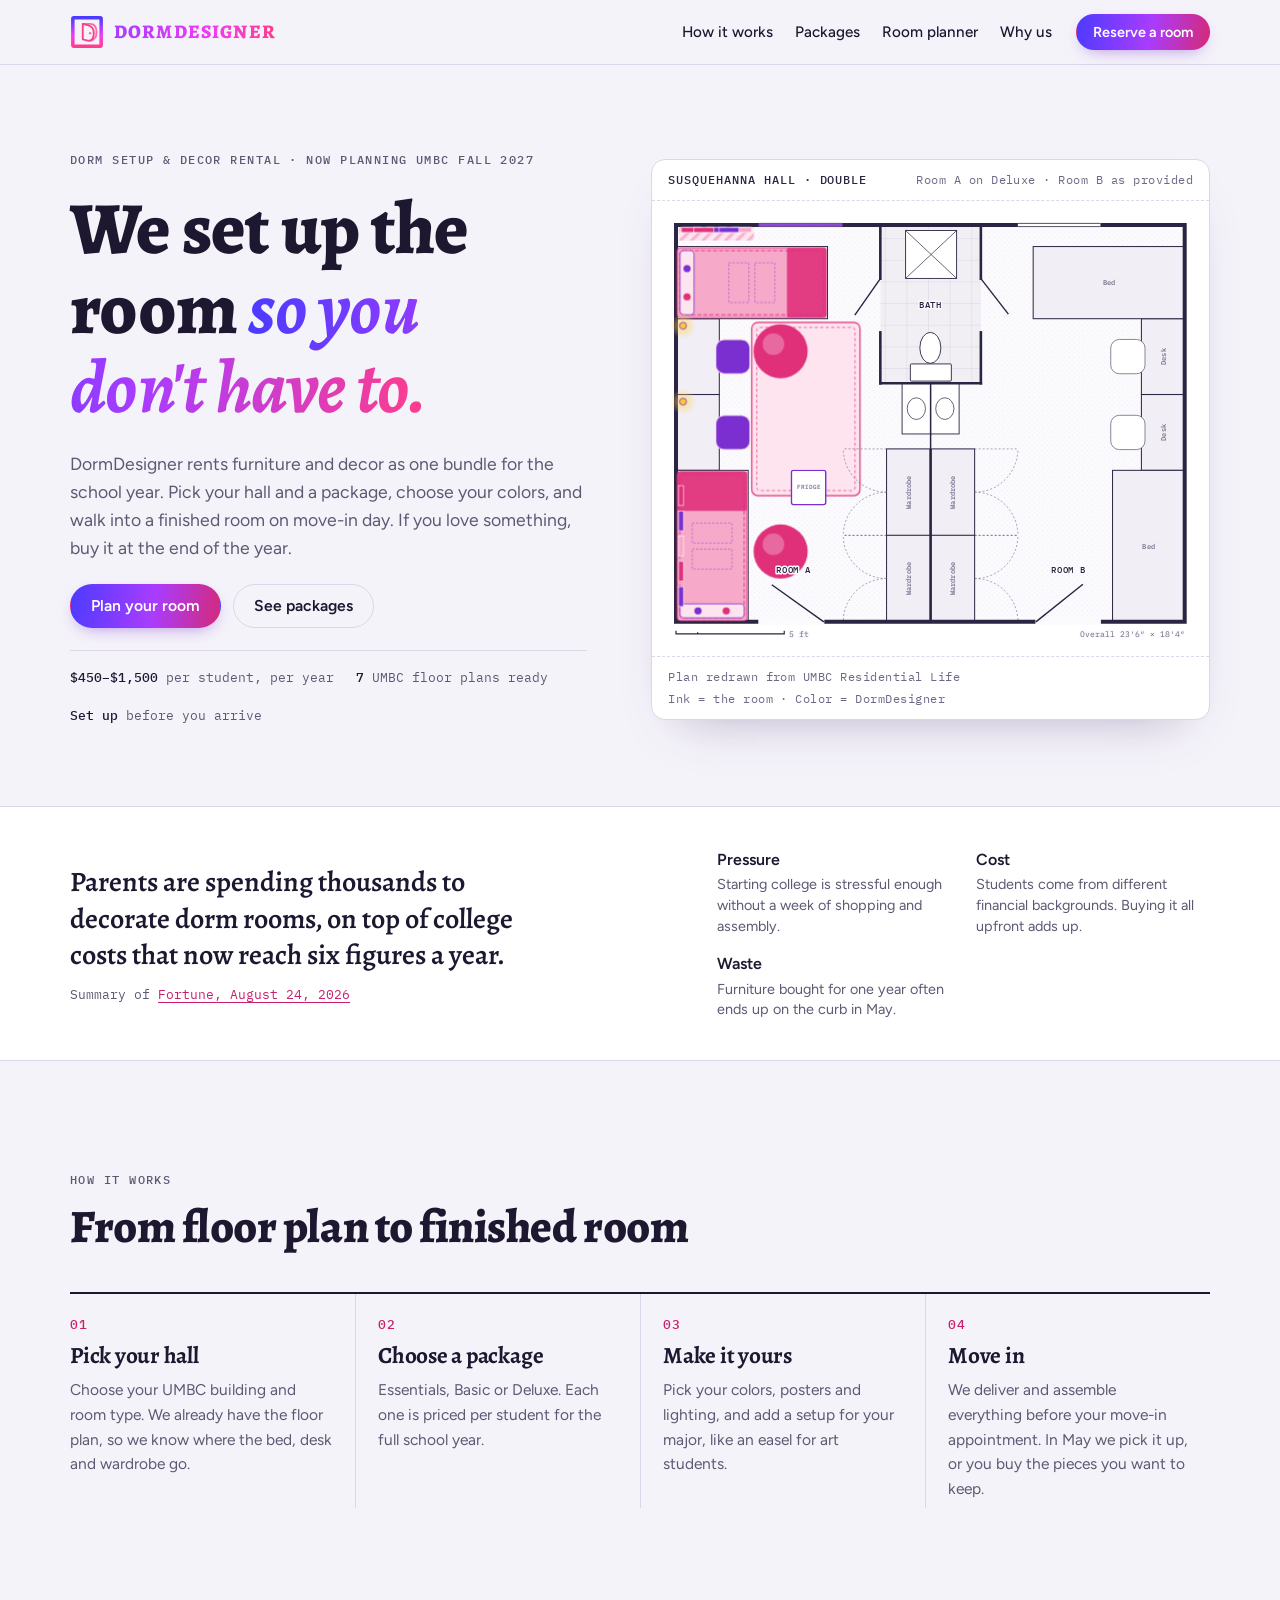
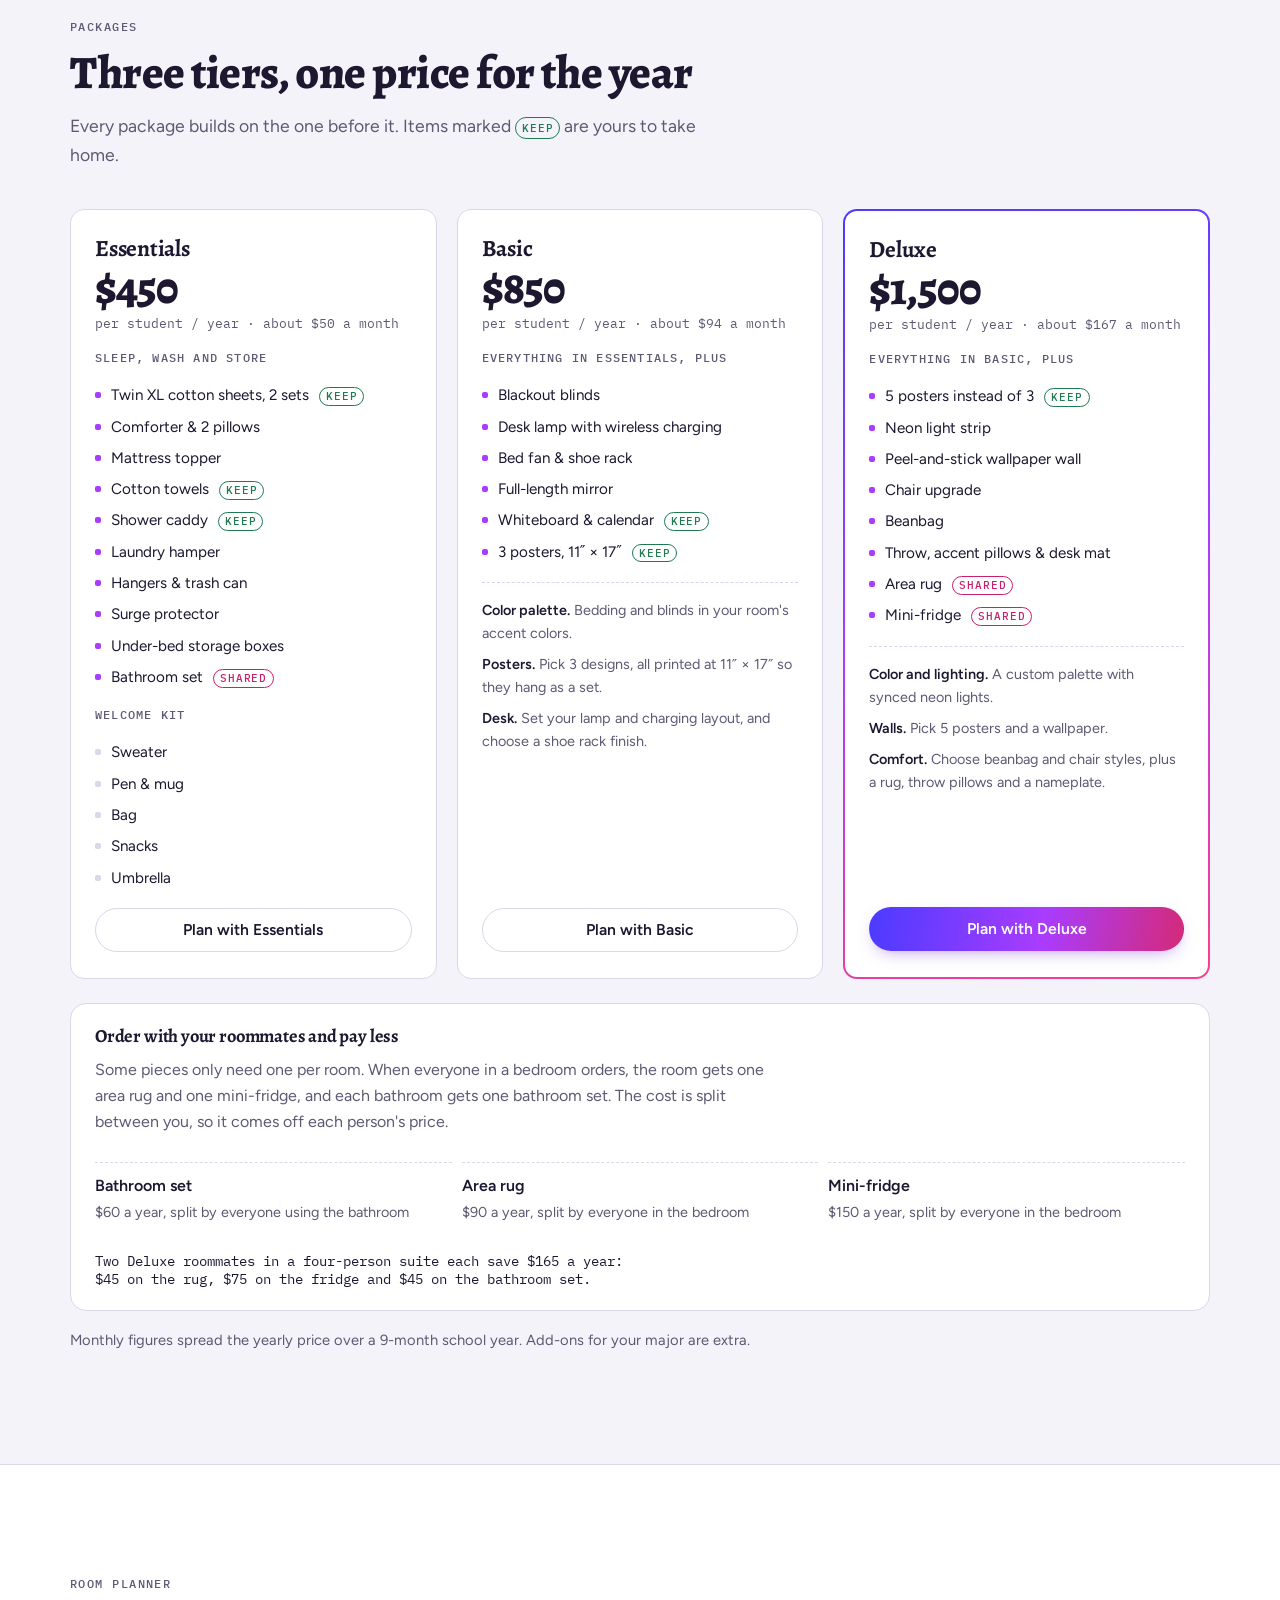
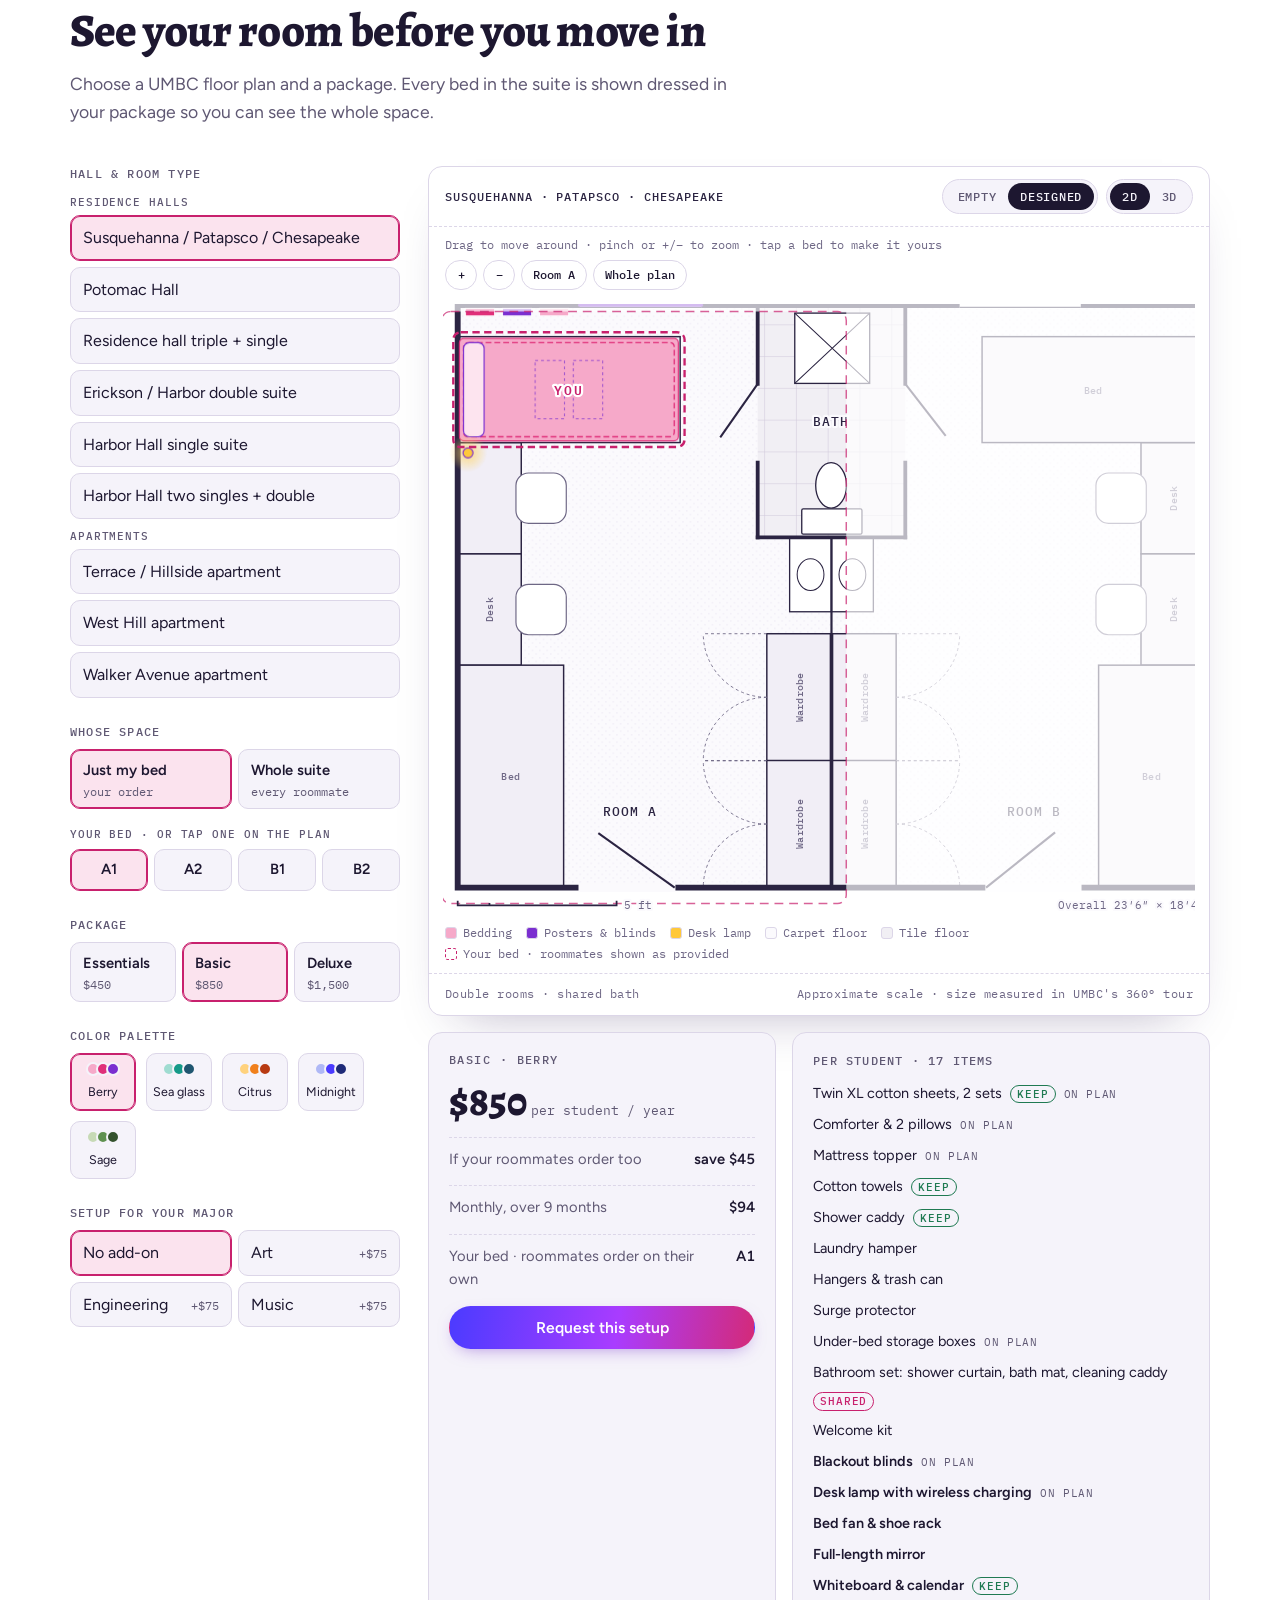
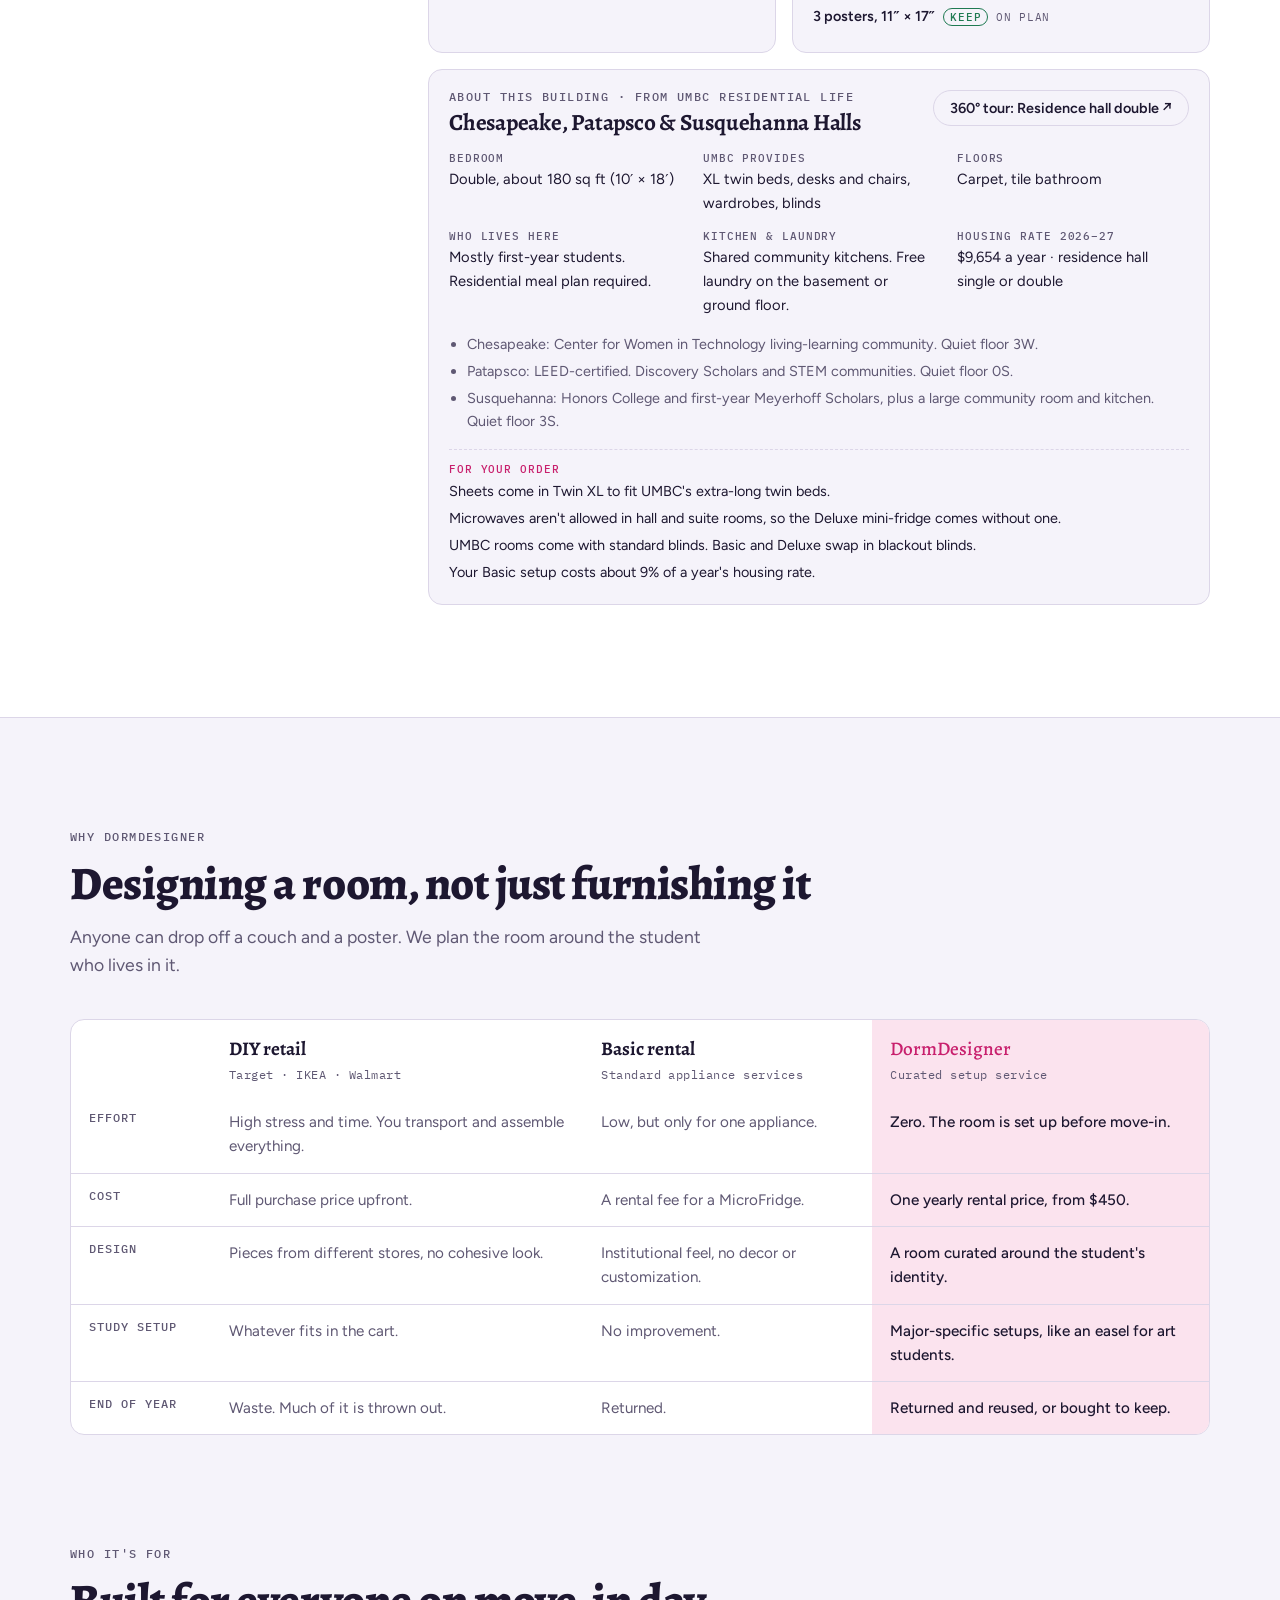
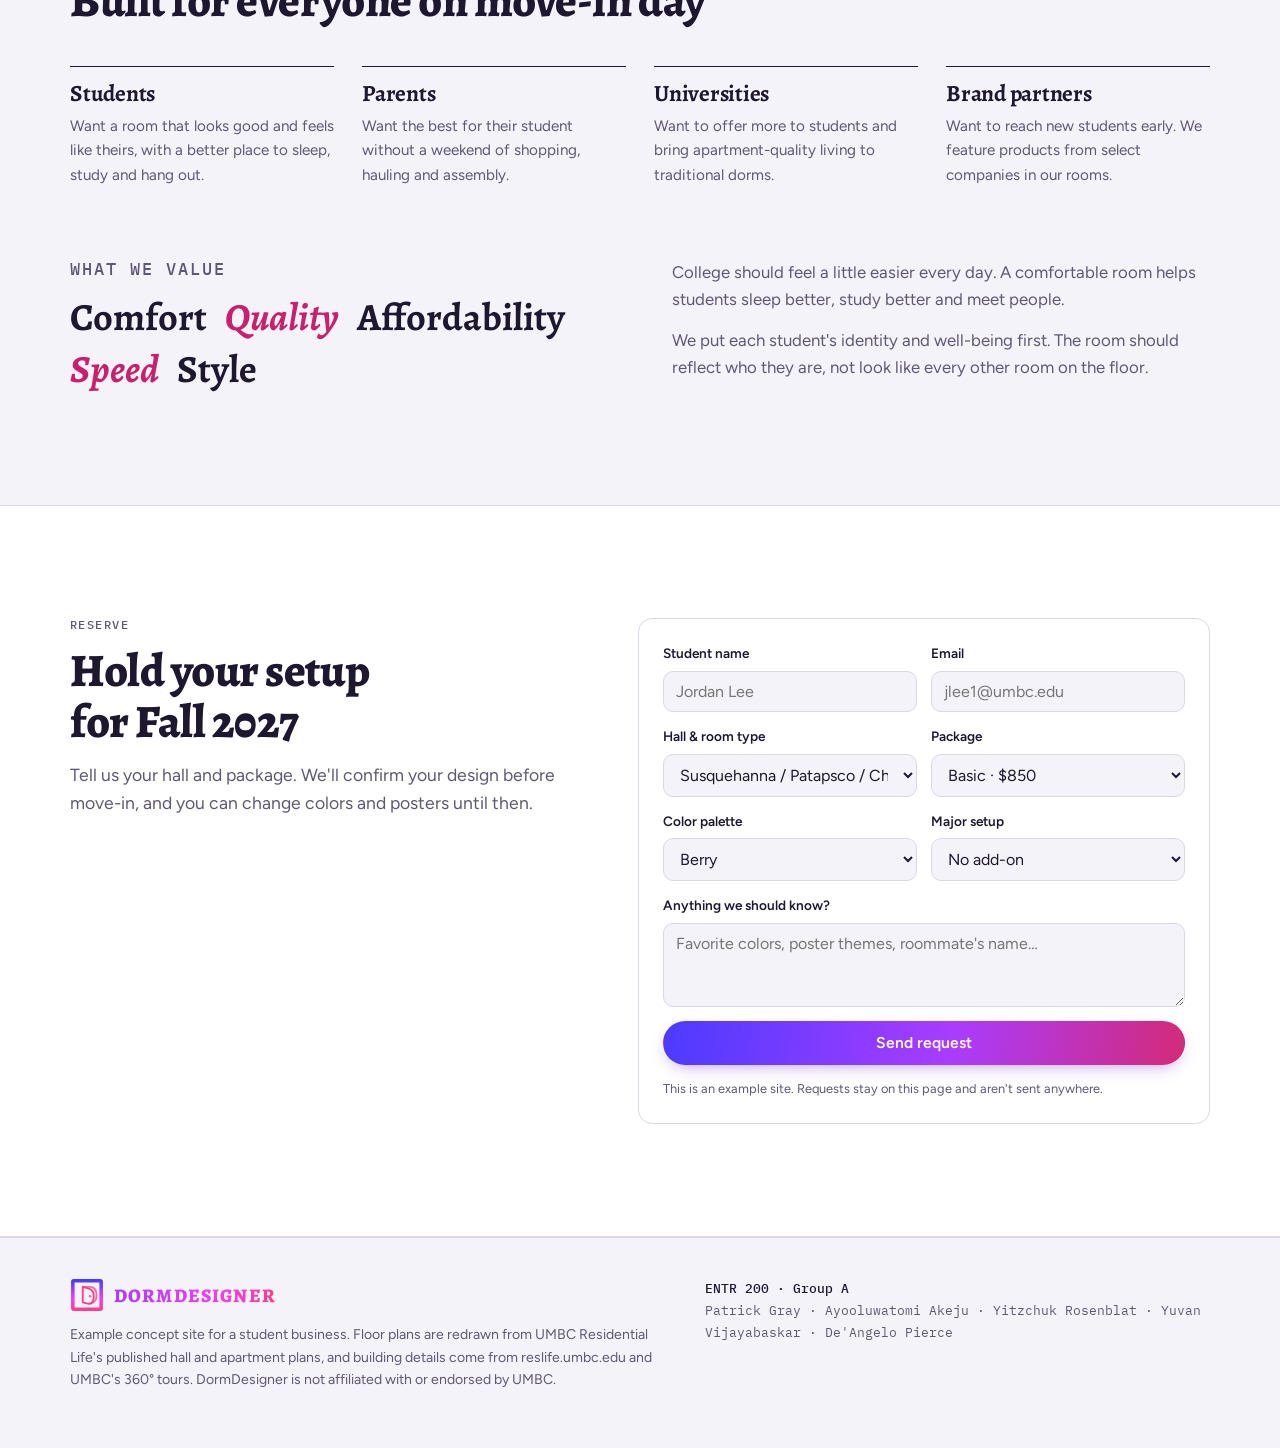
==== commit 68b44d84: "Use walkways for placement only; don't draw them The routes are still worked out and decor is still " ====
--- a/index.html
+++ b/index.html
@@ -27,8 +27,6 @@
   --plan-tileline: #CFC8DA;
   --plan-wood: #F6EFE6;
   --plan-woodline: #E2D4C1;
-  --plan-walk: #EADFC6;
-  --plan-walkline: #A8936A;
   --brand-1: #4B3BFF;
   --brand-2: #A93CFF;
   --brand-3: #F03CF5;
@@ -45,14 +43,14 @@
 @media (prefers-color-scheme: dark) {
   :root:not([data-theme="light"]) {
     --paper: #100C19; --surface: #1A1526; --ink: #EEEAF7; --muted: #A49CBA; --rule: #2F2843;
-    --plan-bg: #161120; --plan-floor: #1B1528; --plan-grid: #241D33; --plan-ink: #D9D2EC; --plan-furn: #251E35; --plan-label: #9C94B3; --plan-tile: #221C2F; --plan-tileline: #3A3250; --plan-wood: #241D2A; --plan-woodline: #3B3140; --plan-walk: #33291C; --plan-walkline: #8C7A55;
+    --plan-bg: #161120; --plan-floor: #1B1528; --plan-grid: #241D33; --plan-ink: #D9D2EC; --plan-furn: #251E35; --plan-label: #9C94B3; --plan-tile: #221C2F; --plan-tileline: #3A3250; --plan-wood: #241D2A; --plan-woodline: #3B3140;
     --accent: #FF6FAE; --accent-ink: #1A0D16; --accent-soft: #3A1830; --ok: #5FD39E;
     color-scheme: dark;
   }
 }
 :root[data-theme="dark"] {
   --paper: #100C19; --surface: #1A1526; --ink: #EEEAF7; --muted: #A49CBA; --rule: #2F2843;
-  --plan-bg: #161120; --plan-floor: #1B1528; --plan-grid: #241D33; --plan-ink: #D9D2EC; --plan-furn: #251E35; --plan-label: #9C94B3; --plan-tile: #221C2F; --plan-tileline: #3A3250; --plan-wood: #241D2A; --plan-woodline: #3B3140; --plan-walk: #33291C; --plan-walkline: #8C7A55;
+  --plan-bg: #161120; --plan-floor: #1B1528; --plan-grid: #241D33; --plan-ink: #D9D2EC; --plan-furn: #251E35; --plan-label: #9C94B3; --plan-tile: #221C2F; --plan-tileline: #3A3250; --plan-wood: #241D2A; --plan-woodline: #3B3140;
   --accent: #FF6FAE; --accent-ink: #1A0D16; --accent-soft: #3A1830; --ok: #5FD39E;
   color-scheme: dark;
 }
@@ -320,9 +318,6 @@
 .p-tile { fill: var(--plan-tile); }
 .p-tileline { stroke: var(--plan-tileline); stroke-width: .7; fill: none; }
 .p-carpet { fill: var(--plan-grid); }
-.p-walk { fill: none; stroke: var(--plan-walk); stroke-linecap: round; stroke-linejoin: round; opacity: .5; }
-.p-walkline { fill: none; stroke: var(--plan-walkline); stroke-width: .9; stroke-dasharray: 1.5 5; stroke-linecap: round; stroke-linejoin: round; }
-.v-btn[aria-pressed="true"] { background: var(--accent-soft); border-color: var(--accent); }
 .p-focusmask { fill: var(--plan-bg); fill-opacity: .68; pointer-events: none; }
 .p-focusring { fill: none; stroke: var(--accent); stroke-width: 1; stroke-dasharray: 6 4; opacity: .7; pointer-events: none; }
 .p-seatback { fill: var(--plan-ink); fill-opacity: .2; }
@@ -660,7 +655,6 @@
                 <button type="button" class="v-btn" id="zRoom">My room</button>
                 <button type="button" class="v-btn" id="zAll">Whole plan</button>
                 <button type="button" class="v-btn" id="wallsBtn" hidden>Cutaway walls</button>
-                <button type="button" class="v-btn" id="walkBtn" aria-pressed="true" title="Show where people walk; decor is kept off it">Walkways</button>
               </div>
             </div>
             <svg class="plan" id="plan" aria-label="Floor plan"></svg>
@@ -1587,10 +1581,7 @@
         if (prev[k] < 0) break;   // reached a front door
       }
       if (pts.length < 2) return;
-      // keep only the corners
-      const simple = pts.filter((pt, n) => n === 0 || n === pts.length - 1 ||
-        (pt[0] - pts[n - 1][0]) * (pts[n + 1][1] - pt[1]) - (pt[1] - pts[n - 1][1]) * (pts[n + 1][0] - pt[0]) !== 0);
-      lines.push(simple);
+      lines.push(pts);
     });
     const R = 3;   // cells either side of the route: about 9", so the walkway is about 21" wide
     while (queue.length) {
@@ -1615,7 +1606,7 @@
       }
       return worst;
     };
-    return { lines, hits, width: 2 * R * c + c };
+    return { lines, hits };
   }
 
   // Place each mini-fridge, beanbag, rug and add-on on open floor. In a shared bedroom every student gets
@@ -2048,12 +2039,6 @@
       el("polygon", { points: pts, fill: "url(#" + id + "-grid)" }, svg);
     }
 
-    // Walkways sit on the floor, under everything else.
-    if (opt.walk && L.walk) {
-      const d = L.walk.lines.map(l => "M" + l.map(p => p[0].toFixed(1) + " " + p[1].toFixed(1)).join(" L")).join(" ");
-      el("path", { d, class: "p-walk", "stroke-width": L.walk.width }, svg);
-      el("path", { d, class: "p-walkline" }, svg);
-    }
     const under = el("g", { class: "decor" }, svg);
     const furnG = el("g", {}, svg);
     const wallsG = el("g", {}, svg);
@@ -2647,17 +2632,6 @@
     const WH = IN(state.walls === "low" ? 40 : 96);
     const posterY = Math.min(IN(56), WH - IN(16));
 
-    // Walkways: a dotted line on the floor along each route.
-    if (opt.walk && L.walk) {
-      const walkMat = M("#A8936A", { transparent: true, opacity: 0.55, depthWrite: false }), dot = new T.CylinderGeometry(IN(1.2), IN(1.2), IN(0.2), 10);
-      L.walk.lines.forEach(l => l.slice(1).forEach((q, n) => {
-        const p = l[n], len = Math.hypot(q[0] - p[0], q[1] - p[1]);
-        for (let t = IN(2); t < len; t += IN(7)) {
-          const m = mesh(dot, walkMat, p[0] + (q[0] - p[0]) * t / len, IN(0.4), p[1] + (q[1] - p[1]) * t / len, false);
-          m.userData.floor = true;
-        }
-      }));
-    }
 
     // Walls, cut for door gaps and windows. The top face is dark like the ink on the plan.
     const wallMat = [M(C3.wall), M(C3.wall), M(C3.ink), M(C3.wall), M(C3.wall), M(C3.wall)];
@@ -3473,7 +3447,7 @@
 
   /* ---------- Planner state ---------- */
   const STORE_KEY = "dormdesigner.planner";
-  const state = { hall: "susq", pkg: "basic", palette: "berry", major: "none", designed: true, scope: "me", bed: 0, view: "2d", walls: "full", focus: "room", walk: true };
+  const state = { hall: "susq", pkg: "basic", palette: "berry", major: "none", designed: true, scope: "me", bed: 0, view: "2d", walls: "full", focus: "room" };
   try {
     const saved = JSON.parse(localStorage.getItem(STORE_KEY) || "null");
     if (saved) {
@@ -3482,7 +3456,6 @@
       if (PALETTES[saved.palette]) state.palette = saved.palette;
       if (MAJORS[saved.major]) state.major = saved.major;
       if (saved.scope === "me" || saved.scope === "suite") state.scope = saved.scope;
-      if (typeof saved.walk === "boolean") state.walk = saved.walk;
       if (LAYOUTS[state.hall].beds[saved.bed]) state.bed = saved.bed;
     }
   } catch (e) { /* storage unavailable; use defaults */ }
@@ -3548,7 +3521,6 @@
     $("#zAll").addEventListener("click", () => { state.focus = "all"; focusView(null, true); update(); });
     $("#mRotate").addEventListener("click", () => setMode("rotate"));
     $("#mMove").addEventListener("click", () => setMode("move"));
-    $("#walkBtn").addEventListener("click", () => { state.walk = !state.walk; update(); });
     $("#wallsBtn").addEventListener("click", () => { state.walls = state.walls === "low" ? "full" : "low"; update(); if (three && three.L) focus3D(state.scope === "me" ? roomBox(three.L, three.L.bedRoom[state.bed]) : null, true); });
     document.querySelectorAll("[data-pick]").forEach(b => b.addEventListener("click", () => {
       state.pkg = b.dataset.pick; state.designed = true; update();
@@ -3565,7 +3537,7 @@
   function planOptions() {
     const mine = state.scope === "me";
     return {
-      pkg: state.pkg, palette: state.palette, major: state.major, designed: state.designed, walk: state.walk,
+      pkg: state.pkg, palette: state.palette, major: state.major, designed: state.designed,
       owned: mine ? [state.bed] : null,
       you: mine ? state.bed : null,
       onBed: i => { state.bed = i; state.scope = "me"; update(); }
@@ -3615,7 +3587,6 @@
     $("#view3d").setAttribute("aria-pressed", String(is3d));
     $("#modeToggle").hidden = !is3d;
     $("#wallsBtn").hidden = !is3d;
-    $("#walkBtn").setAttribute("aria-pressed", String(state.walk));
     $("#wallsBtn").textContent = state.walls === "low" ? "Full-height walls" : "Cutaway walls";
     $("#zRoom").textContent = L.roomNames ? L.roomNames[L.bedRoom[state.bed]]
       : L.bedRoom.filter(r => r === L.bedRoom[state.bed]).length > 1 ? "Room " + L.bedNames[state.bed].charAt(0) : "Bedroom " + L.bedNames[state.bed];
@@ -3644,7 +3615,6 @@
       const sw = { carpet: "var(--plan-floor)", wood: "var(--plan-wood)", tile: "var(--plan-tile)", vinyl: "var(--plan-tile)" };
       kinds.forEach(k => leg.push([sw[k], FLOOR_NAMES[k] + " floor"]));
     }
-    if (state.walk && L.walk) leg.push(["var(--plan-walk)", "Walkway, kept clear"]);
     $("#legend").innerHTML = leg.map(l => '<span><i style="background:' + l[0] + ';border:1px solid var(--rule)"></i>' + l[1] + '</span>').join("") +
       (state.scope === "me" ? '<span><i style="border:1.5px dashed var(--accent)"></i>Your bed · roommates shown as provided</span>' : "");
 
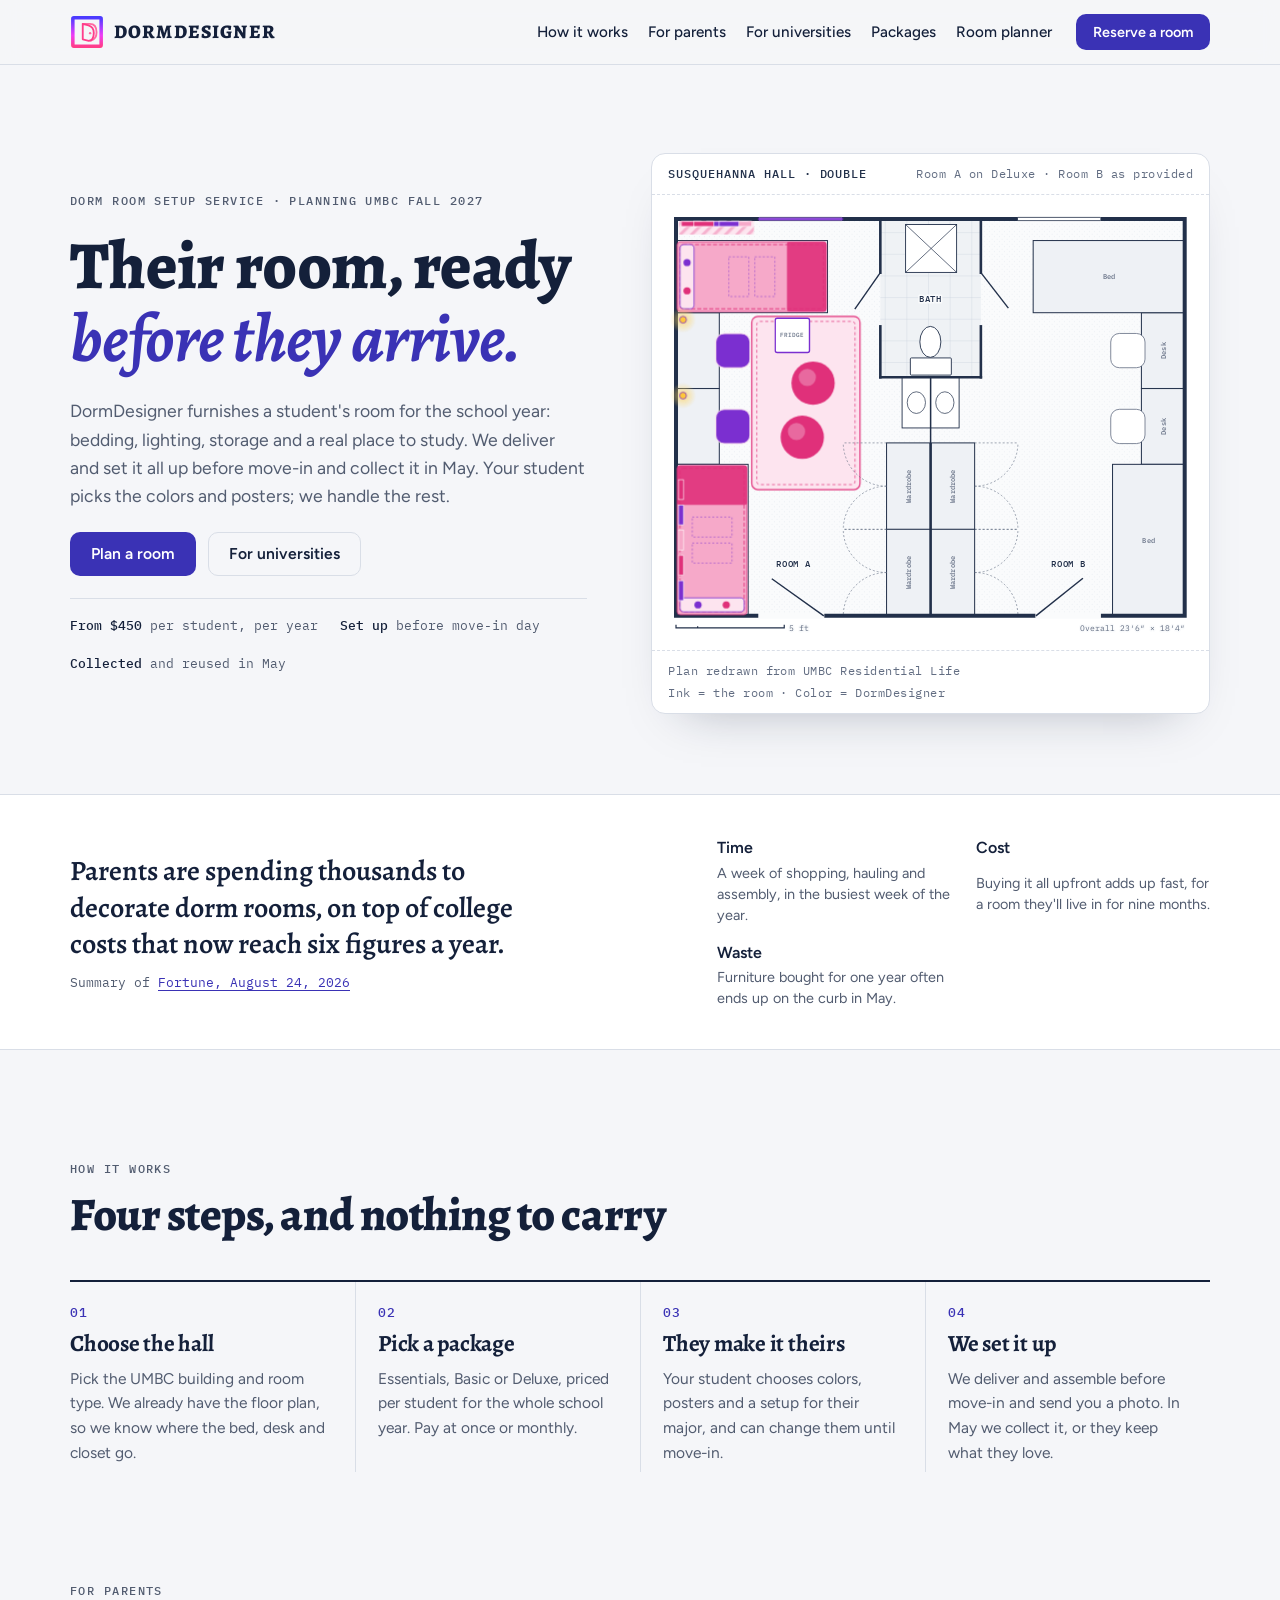
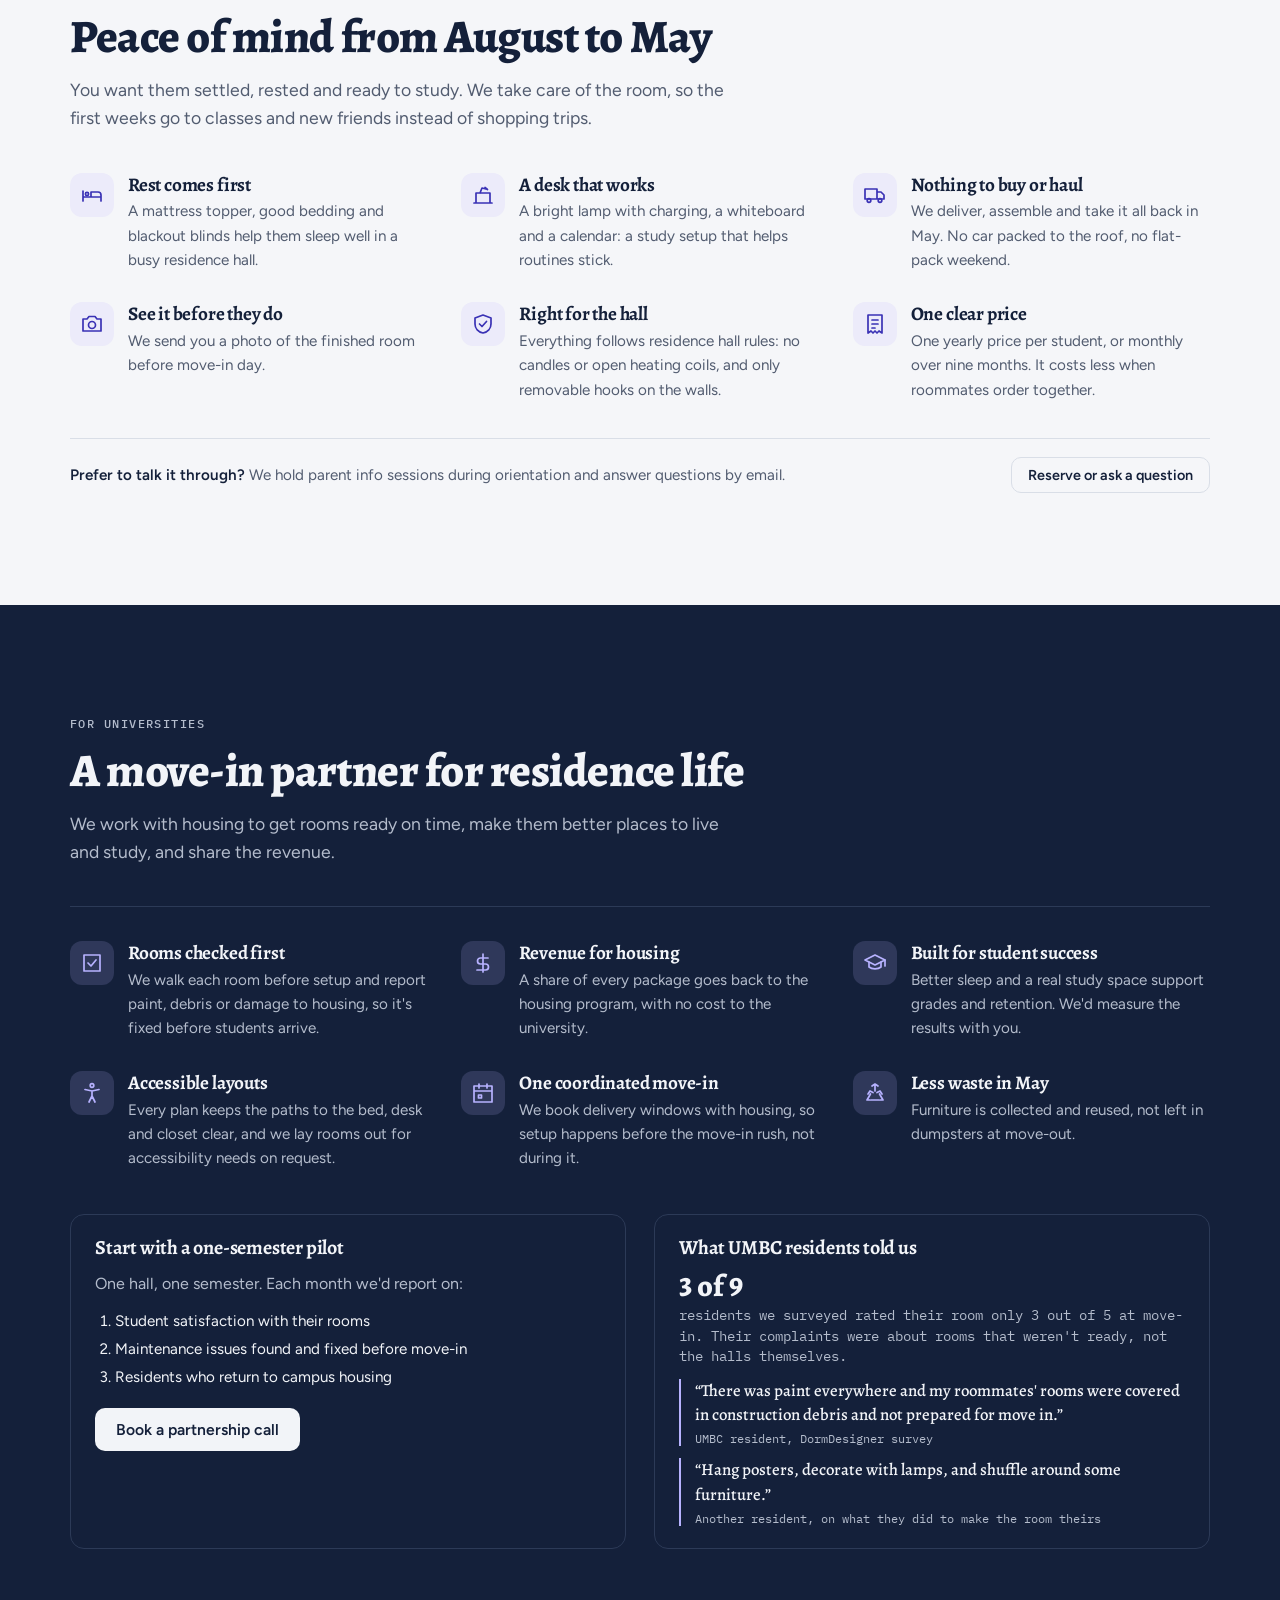
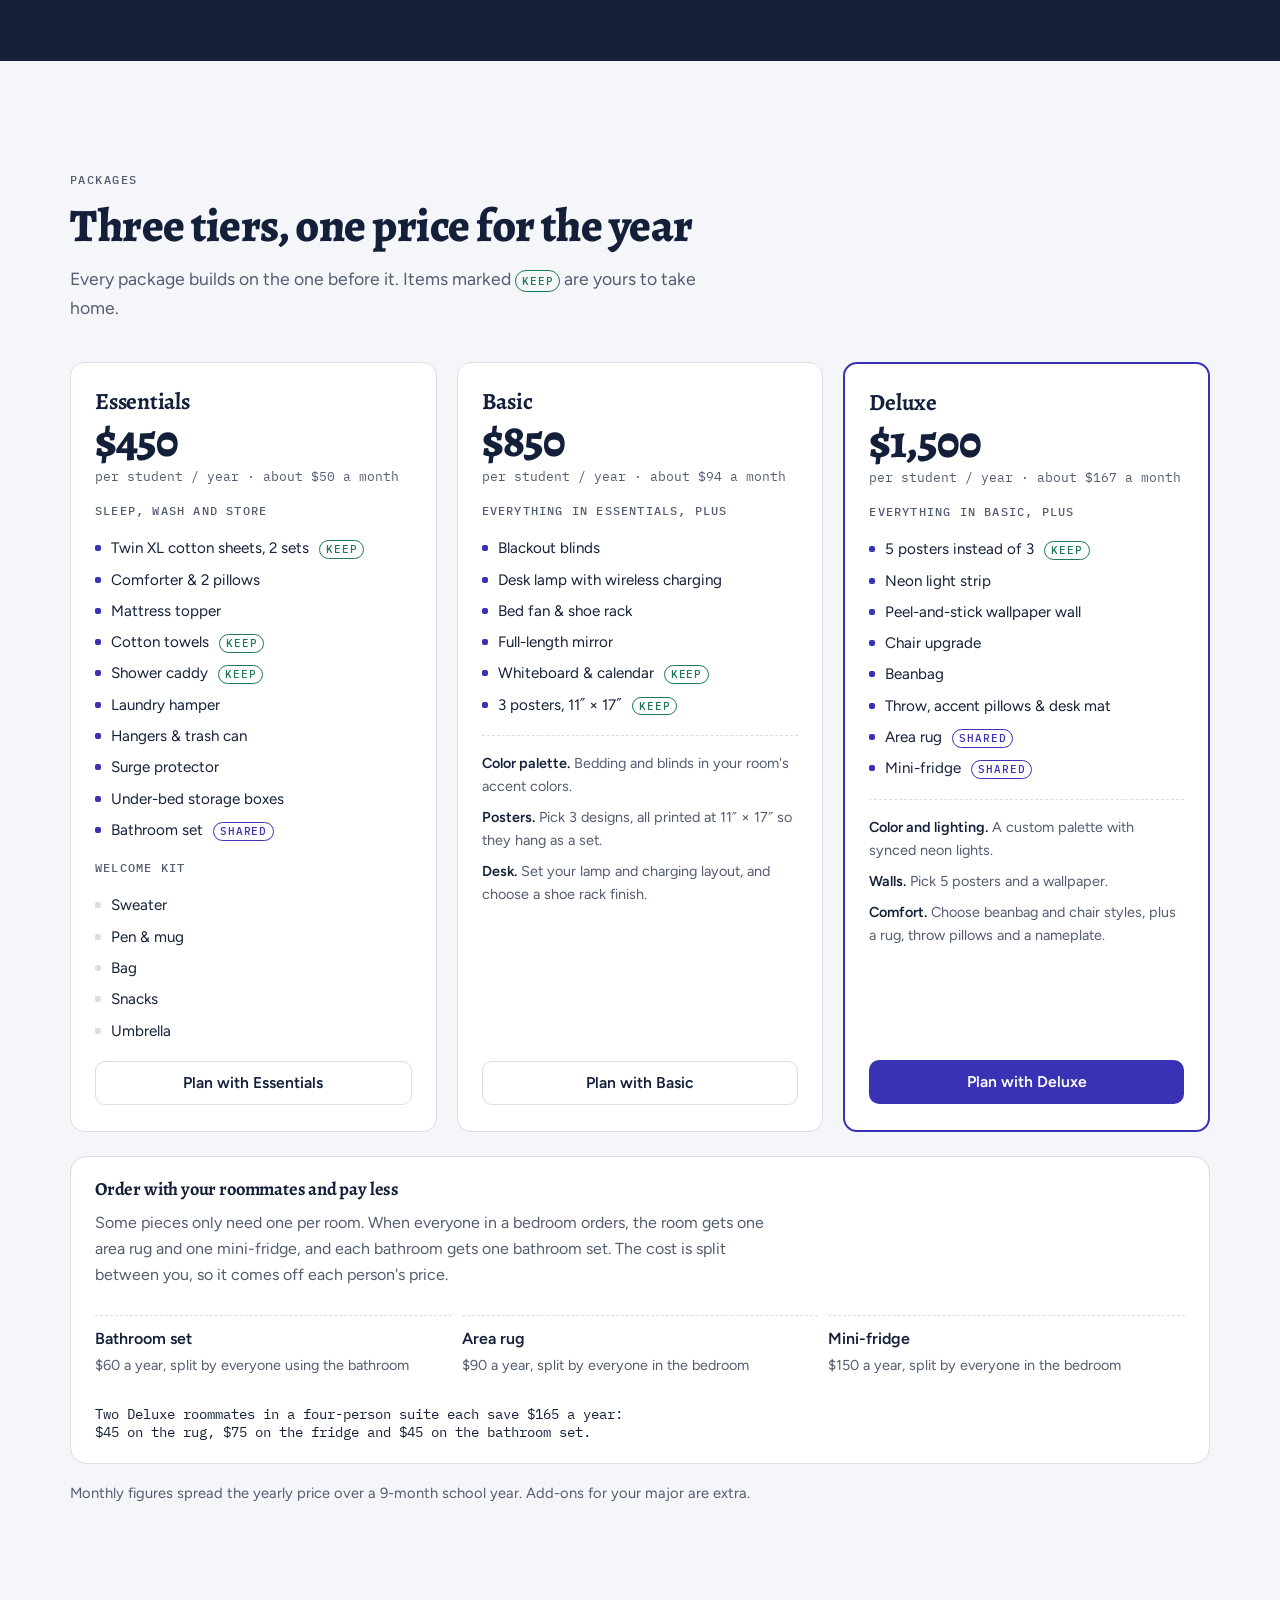
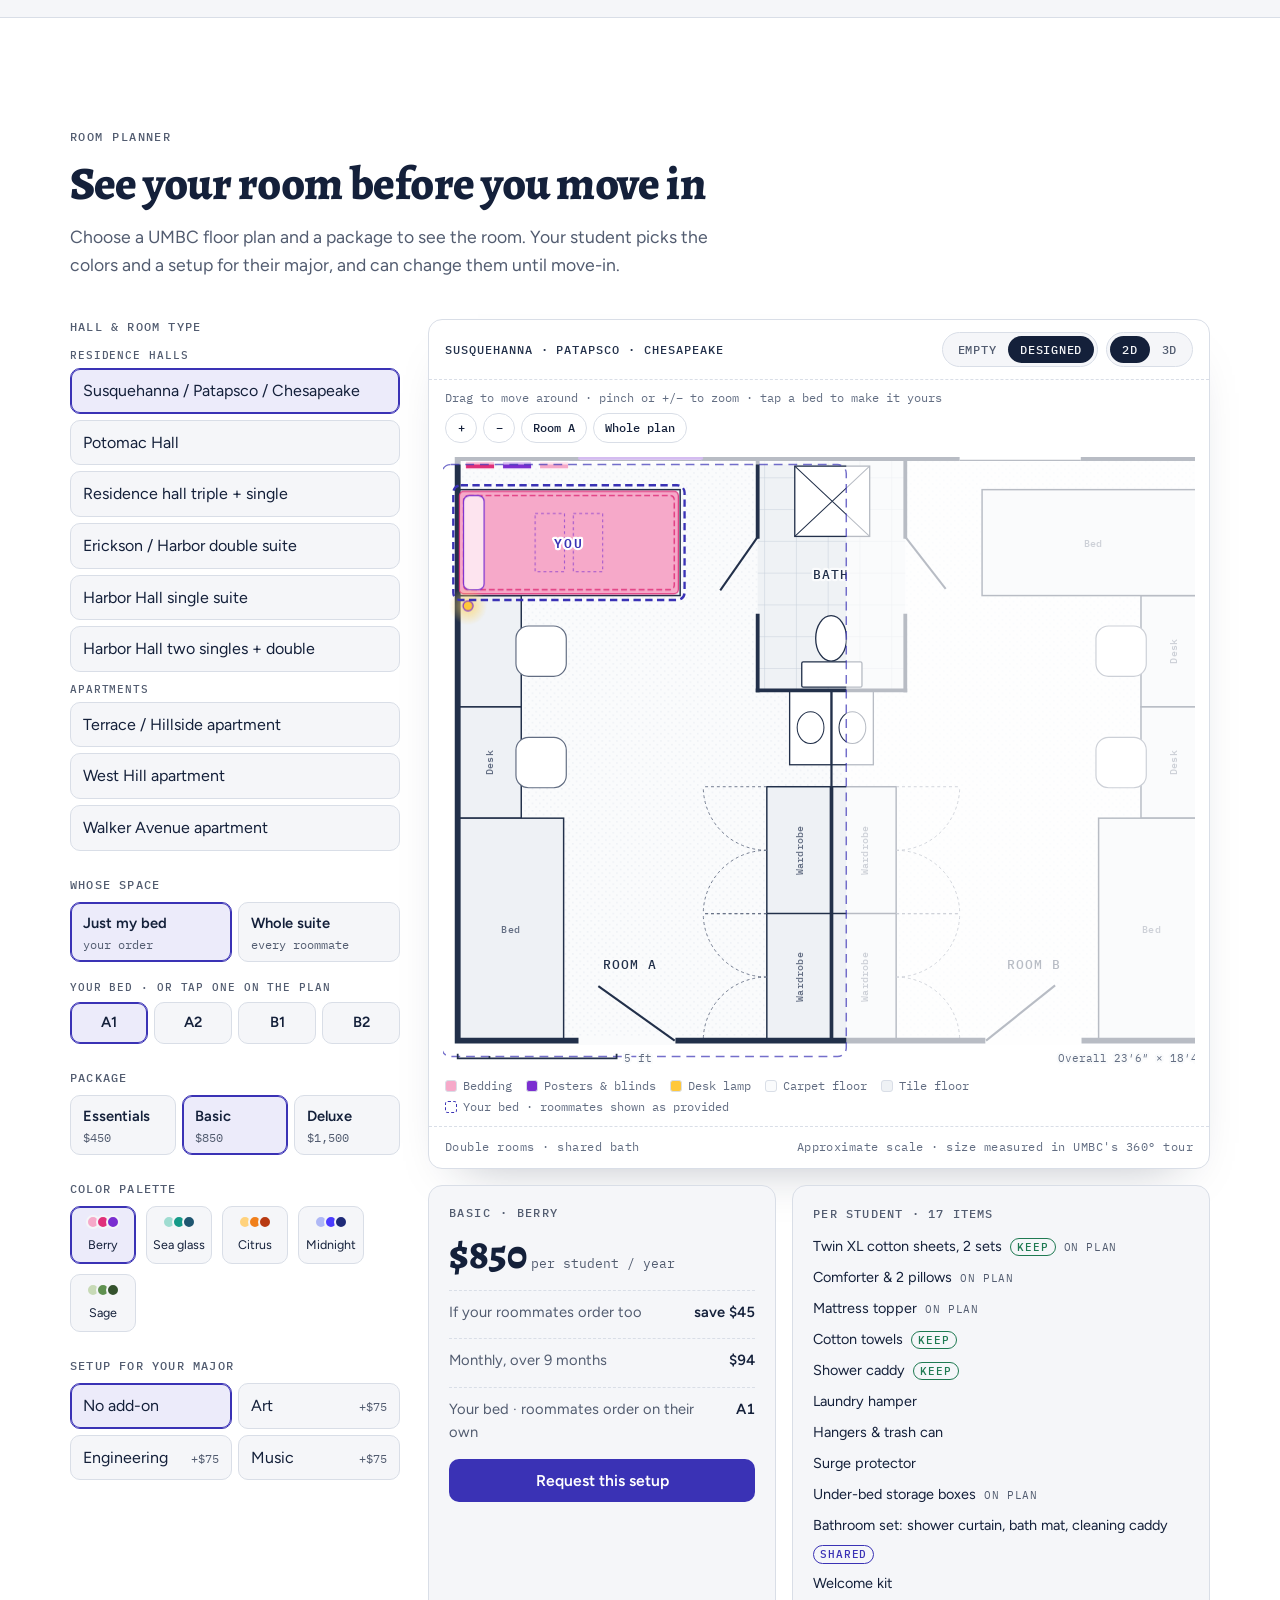
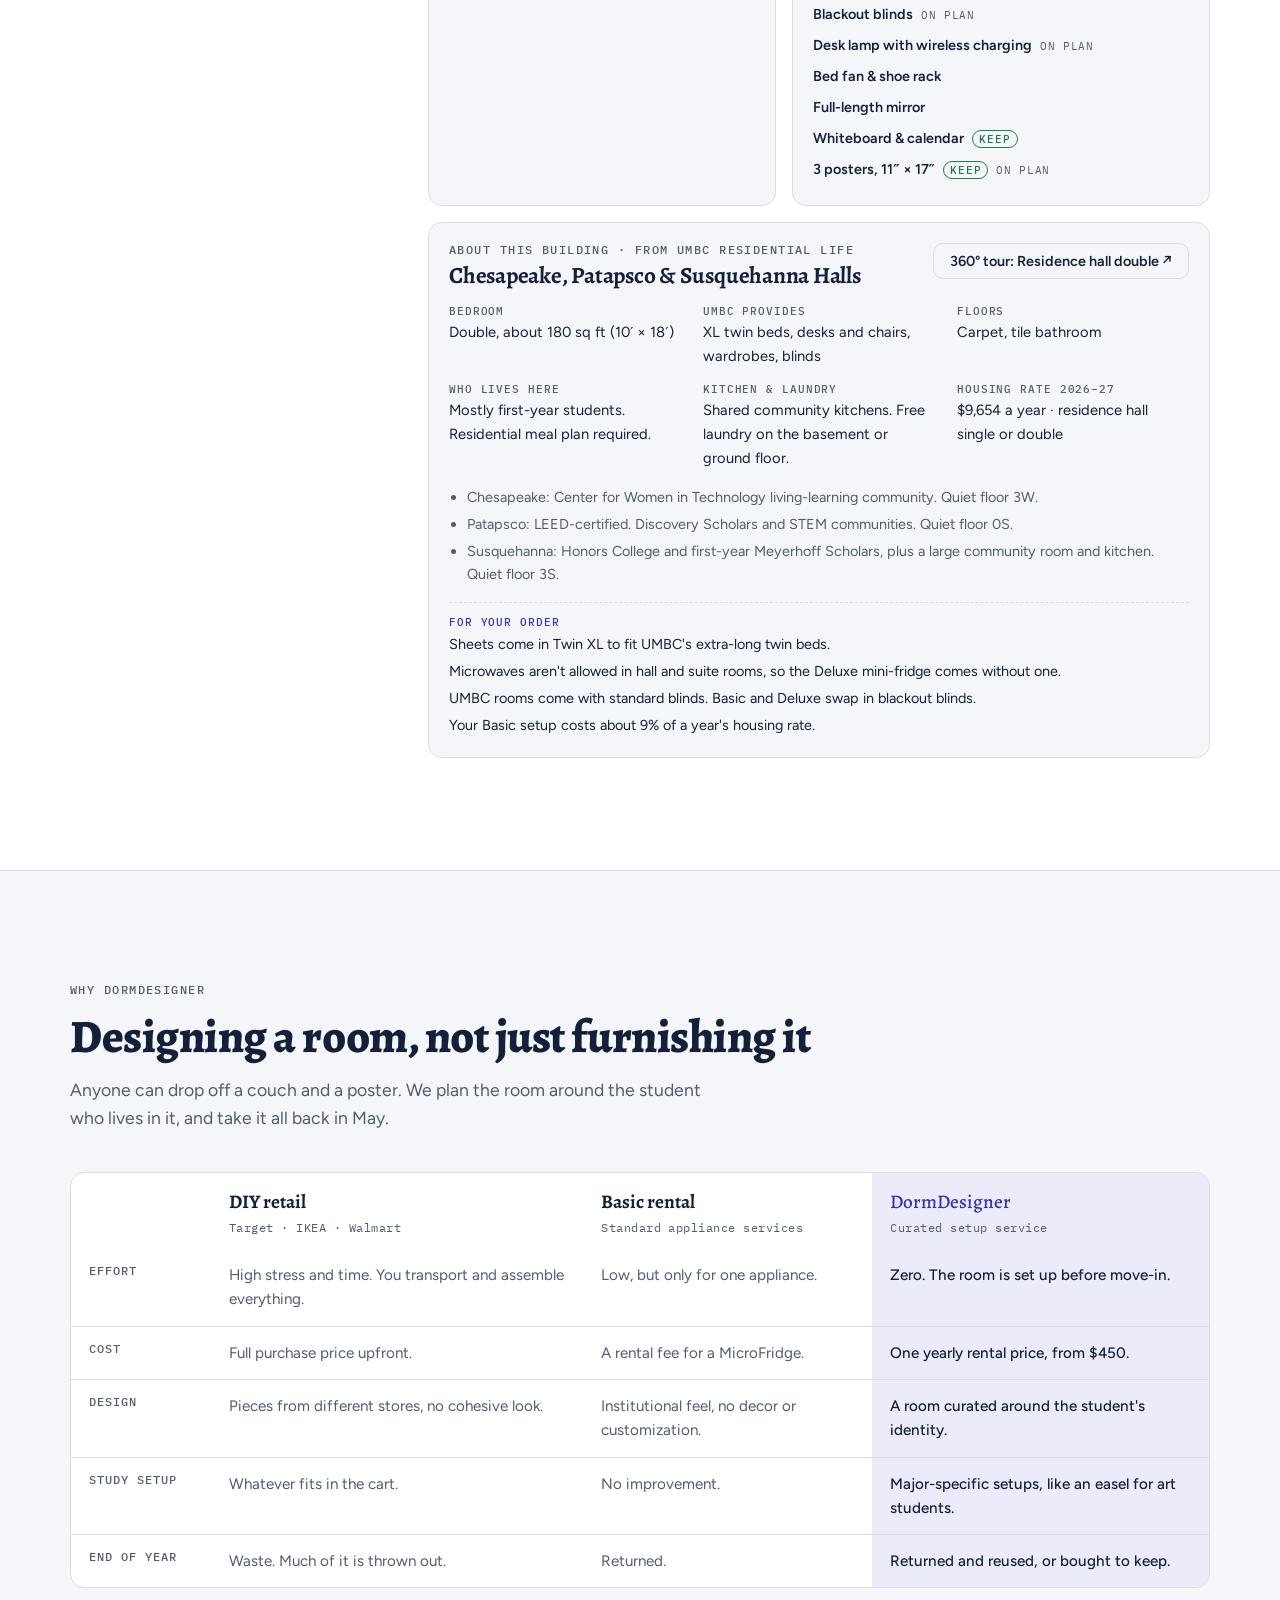
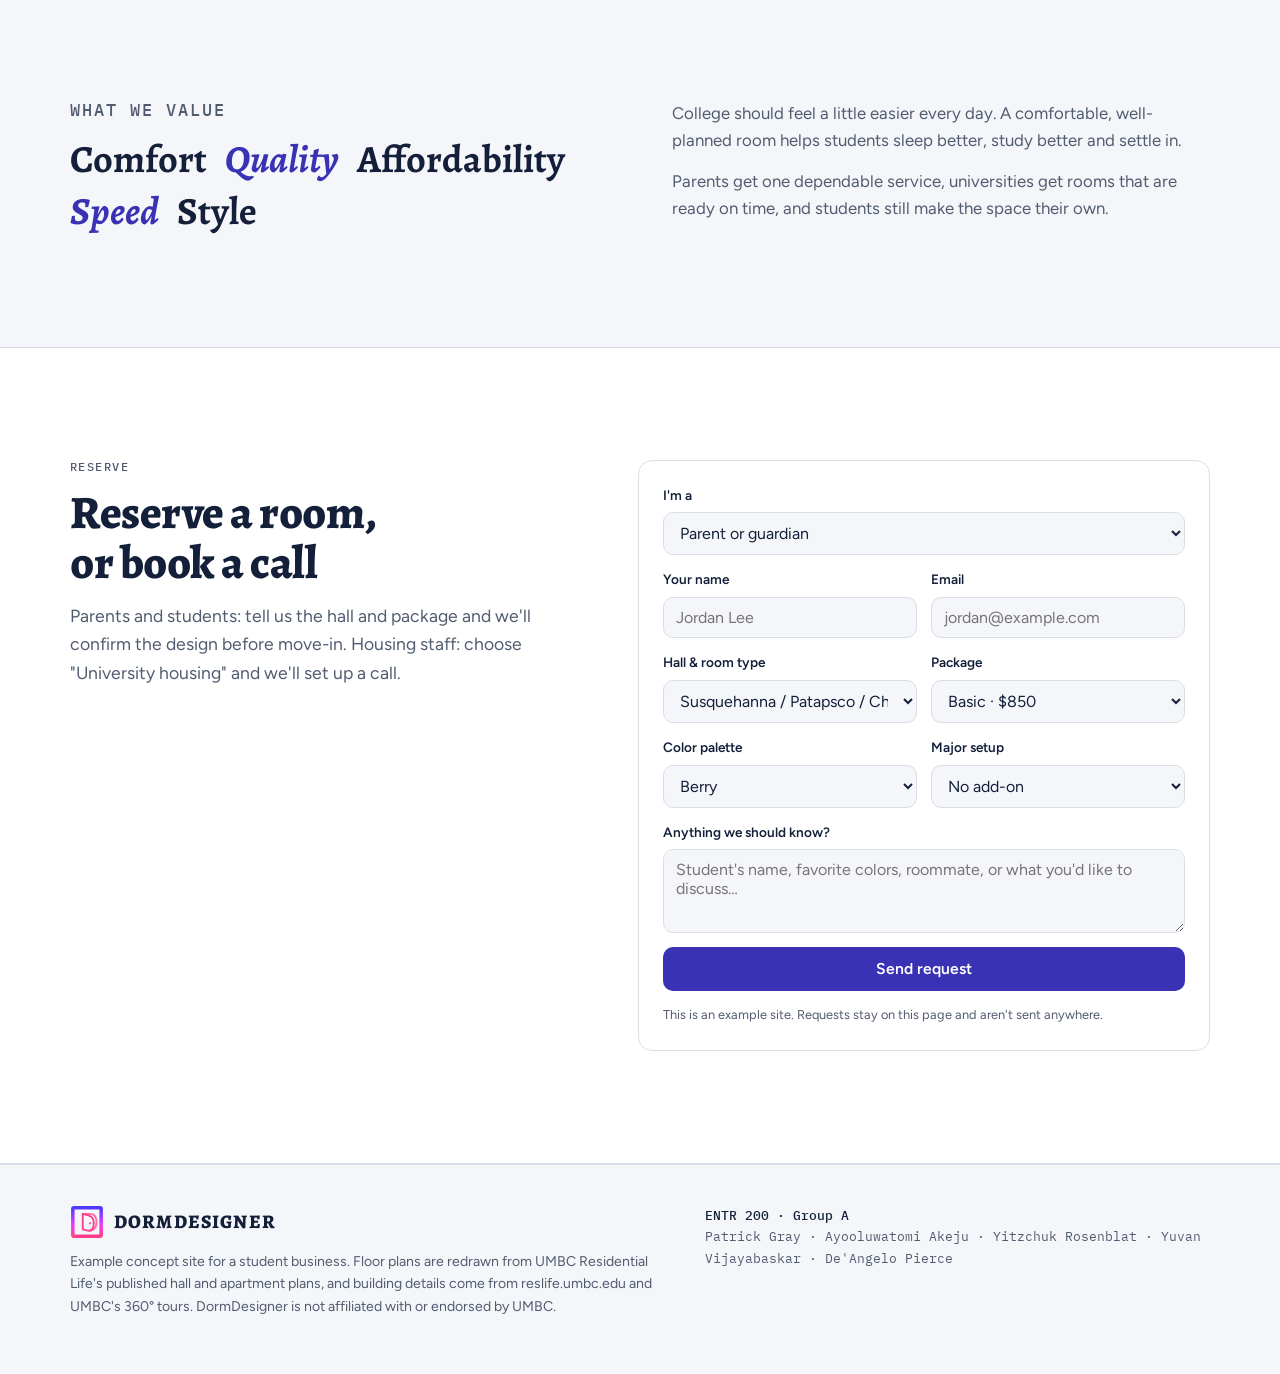
==== commit a0f778d7: "Speak to parents and universities; keep desks and closets clear - New look: calm navy and indigo wit" ====
--- a/index.html
+++ b/index.html
@@ -12,29 +12,35 @@
 <style>
 /* Layout: an architect's plan sheet. UMBC floor plans stay in plain ink; DormDesigner's decor is the only color on them. */
 :root {
-  --paper: #F5F3FA;
+  /* Calm navy and indigo for parents and housing offices; the logo keeps the brand gradient. */
+  --paper: #F5F6F9;
   --surface: #FFFFFF;
-  --ink: #1D1730;
-  --muted: #5F5873;
-  --rule: #DCD6E8;
+  --ink: #14203A;
+  --muted: #525C70;
+  --rule: #D9DEE7;
   --plan-bg: #FFFFFF;
-  --plan-floor: #FBFAFD;
-  --plan-grid: #EEEAF5;
-  --plan-ink: #2B2442;
-  --plan-furn: #F1EEF6;
-  --plan-label: #6E6785;
-  --plan-tile: #F1EFF4;
-  --plan-tileline: #CFC8DA;
+  --plan-floor: #FAFBFC;
+  --plan-grid: #E8ECF2;
+  --plan-ink: #22304A;
+  --plan-furn: #EEF1F5;
+  --plan-label: #626D82;
+  --plan-tile: #EFF2F5;
+  --plan-tileline: #C8D0DB;
   --plan-wood: #F6EFE6;
   --plan-woodline: #E2D4C1;
   --brand-1: #4B3BFF;
   --brand-2: #A93CFF;
   --brand-3: #F03CF5;
   --brand-4: #FF3D8A;
-  --accent: #C8206D;
+  --accent: #3A32B5;
   --accent-ink: #FFFFFF;
-  --accent-soft: #FBE3EE;
+  --accent-soft: #ECEBFA;
   --ok: #1F7A52;
+  --deep: #14203A;
+  --on-deep: #F2F4F8;
+  --on-deep-muted: #B4BCCC;
+  --deep-rule: #2C3A57;
+  --deep-accent: #B7B2FF;
   --font-display: "Alegreya", Georgia, "Times New Roman", serif;
   --font-body: "Figtree", system-ui, -apple-system, "Segoe UI", sans-serif;
   --font-mono: "IBM Plex Mono", ui-monospace, Menlo, Consolas, monospace;
@@ -42,16 +48,18 @@
 }
 @media (prefers-color-scheme: dark) {
   :root:not([data-theme="light"]) {
-    --paper: #100C19; --surface: #1A1526; --ink: #EEEAF7; --muted: #A49CBA; --rule: #2F2843;
-    --plan-bg: #161120; --plan-floor: #1B1528; --plan-grid: #241D33; --plan-ink: #D9D2EC; --plan-furn: #251E35; --plan-label: #9C94B3; --plan-tile: #221C2F; --plan-tileline: #3A3250; --plan-wood: #241D2A; --plan-woodline: #3B3140;
-    --accent: #FF6FAE; --accent-ink: #1A0D16; --accent-soft: #3A1830; --ok: #5FD39E;
+    --paper: #0E1320; --surface: #151C2C; --ink: #E8ECF4; --muted: #9DA7B9; --rule: #26314A;
+    --plan-bg: #131A28; --plan-floor: #172030; --plan-grid: #202A3D; --plan-ink: #D3DAE8; --plan-furn: #1E2839; --plan-label: #94A0B5; --plan-tile: #1C2535; --plan-tileline: #334058; --plan-wood: #22222A; --plan-woodline: #3A3640;
+    --accent: #A9A4FF; --accent-ink: #12142B; --accent-soft: #23264A; --ok: #5FD39E;
+    --deep: #1A2440; --on-deep: #EEF1F7; --on-deep-muted: #AEB8CB; --deep-rule: #2E3A58; --deep-accent: #B7B2FF;
     color-scheme: dark;
   }
 }
 :root[data-theme="dark"] {
-  --paper: #100C19; --surface: #1A1526; --ink: #EEEAF7; --muted: #A49CBA; --rule: #2F2843;
-  --plan-bg: #161120; --plan-floor: #1B1528; --plan-grid: #241D33; --plan-ink: #D9D2EC; --plan-furn: #251E35; --plan-label: #9C94B3; --plan-tile: #221C2F; --plan-tileline: #3A3250; --plan-wood: #241D2A; --plan-woodline: #3B3140;
-  --accent: #FF6FAE; --accent-ink: #1A0D16; --accent-soft: #3A1830; --ok: #5FD39E;
+  --paper: #0E1320; --surface: #151C2C; --ink: #E8ECF4; --muted: #9DA7B9; --rule: #26314A;
+  --plan-bg: #131A28; --plan-floor: #172030; --plan-grid: #202A3D; --plan-ink: #D3DAE8; --plan-furn: #1E2839; --plan-label: #94A0B5; --plan-tile: #1C2535; --plan-tileline: #334058; --plan-wood: #22222A; --plan-woodline: #3A3640;
+  --accent: #A9A4FF; --accent-ink: #12142B; --accent-soft: #23264A; --ok: #5FD39E;
+  --deep: #1A2440; --on-deep: #EEF1F7; --on-deep-muted: #AEB8CB; --deep-rule: #2E3A58; --deep-accent: #B7B2FF;
   color-scheme: dark;
 }
 
@@ -82,11 +90,7 @@
 
 /* Brand */
 .mark { width: 34px; height: 34px; flex: none; }
-.wordmark {
-  font: 800 1.2rem/1 var(--font-display); letter-spacing: 0.06em; text-transform: uppercase;
-  background: linear-gradient(90deg, var(--brand-2), var(--brand-3) 60%, var(--brand-4));
-  -webkit-background-clip: text; background-clip: text; color: transparent;
-}
+.wordmark { font: 800 1.2rem/1 var(--font-display); letter-spacing: 0.06em; text-transform: uppercase; color: var(--ink); }
 
 /* Header */
 .top {
@@ -97,24 +101,22 @@
 }
 .top .wrap { display: flex; align-items: center; gap: 24px; min-height: 64px; }
 .brand { display: flex; align-items: center; gap: 10px; text-decoration: none; }
-.nav { display: flex; gap: 22px; margin-left: auto; }
+.nav { display: flex; gap: 20px; margin-left: auto; }
 .nav a { color: var(--ink); text-decoration: none; font-weight: 500; font-size: 0.95rem; }
 .nav a:hover { color: var(--accent); }
-@media (max-width: 860px) { .nav { display: none; } .top .btn { margin-left: auto; } }
+@media (max-width: 940px) { .nav { display: none; } .top .btn { margin-left: auto; } }
 
 .btn {
   display: inline-flex; align-items: center; justify-content: center; gap: 8px;
-  font: 600 0.98rem/1 var(--font-body); padding: 13px 20px; border-radius: 999px;
+  font: 600 0.98rem/1 var(--font-body); padding: 13px 20px; border-radius: 10px;
   text-decoration: none; cursor: pointer; border: 1px solid transparent;
   transition: transform .15s ease, box-shadow .15s ease; white-space: nowrap;
 }
 @media (max-width: 420px) { .wordmark { font-size: 1rem; letter-spacing: .03em; } .top .wrap { gap: 12px; } }
-.btn-primary {
-  color: #FFFFFF;
-  background: linear-gradient(100deg, var(--brand-1), var(--brand-2) 55%, #D42A78);
-  box-shadow: 0 6px 18px -8px rgba(110, 40, 200, .6);
-}
-.btn-primary:hover { transform: translateY(-1px); box-shadow: 0 10px 22px -8px rgba(110, 40, 200, .7); }
+.btn-primary { color: var(--accent-ink); background: var(--accent); }
+.btn-primary:hover { transform: translateY(-1px); box-shadow: 0 8px 18px -10px var(--accent); }
+.btn-light { color: var(--deep); background: var(--on-deep); }
+.btn-light:hover { transform: translateY(-1px); }
 .btn-ghost { color: var(--ink); background: transparent; border-color: var(--rule); }
 .btn-ghost:hover { border-color: var(--ink); }
 .btn-sm { padding: 10px 16px; font-size: 0.9rem; }
@@ -123,13 +125,8 @@
 .hero { padding-block: clamp(40px, 7vw, 88px) clamp(48px, 7vw, 80px); }
 .hero .wrap { display: grid; grid-template-columns: 1fr 1.08fr; gap: clamp(32px, 5vw, 64px); align-items: center; }
 .hero-copy { display: grid; gap: 22px; min-width: 0; }
-.hero h1 { font-size: clamp(2.7rem, 6.2vw, 4.6rem); font-weight: 800; }
-.hero h1 em {
-  font-style: italic; font-weight: 700;
-  background: linear-gradient(90deg, var(--brand-1), var(--brand-2) 45%, var(--brand-4));
-  -webkit-background-clip: text; background-clip: text; color: transparent;
-  padding-right: .06em;
-}
+.hero h1 { font-size: clamp(2.5rem, 5.6vw, 4.2rem); font-weight: 800; }
+.hero h1 em { font-style: italic; font-weight: 700; color: var(--accent); }
 .hero .ctas { display: flex; flex-wrap: wrap; gap: 12px; }
 .facts { display: flex; flex-wrap: wrap; gap: 8px 22px; font: 400 0.82rem/1.4 var(--font-mono); color: var(--muted); padding-top: 6px; border-top: 1px solid var(--rule); }
 .facts span { padding-top: 12px; }
@@ -139,7 +136,7 @@
 /* Plan sheet card */
 .sheet {
   background: var(--plan-bg); border: 1px solid var(--rule); border-radius: var(--radius);
-  box-shadow: 0 24px 50px -30px rgba(40, 20, 80, .35);
+  box-shadow: 0 24px 50px -32px rgba(20, 32, 58, .35);
   overflow: hidden; min-width: 0;
 }
 .sheet-head, .sheet-foot {
@@ -220,7 +217,7 @@
 .tier .includes { font: 500 0.75rem var(--font-mono); text-transform: uppercase; letter-spacing: .1em; color: var(--muted); }
 .tier ul { list-style: none; margin: 0; padding: 0; display: grid; gap: 7px; }
 .tier li { display: flex; gap: 10px; align-items: baseline; font-size: 0.95rem; }
-.tier li::before { content: ""; flex: none; width: 6px; height: 6px; border-radius: 2px; background: var(--brand-2); transform: translateY(-2px); }
+.tier li::before { content: ""; flex: none; width: 6px; height: 6px; border-radius: 2px; background: var(--accent); transform: translateY(-2px); }
 .tier .kit li::before { background: var(--rule); }
 .keep {
   font: 500 0.66rem/1 var(--font-mono); text-transform: uppercase; letter-spacing: .08em;
@@ -230,10 +227,7 @@
 .tier .custom p { font-size: 0.9rem; color: var(--muted); }
 .tier .custom b { color: var(--ink); font-weight: 600; }
 .tier .btn { margin-top: auto; }
-.tier-deluxe { border-color: transparent; background:
-  linear-gradient(var(--surface), var(--surface)) padding-box,
-  linear-gradient(160deg, var(--brand-1), var(--brand-2), var(--brand-4)) border-box;
-  border: 2px solid transparent; }
+.tier-deluxe { border: 2px solid var(--accent); }
 .share {
   font: 500 0.66rem/1 var(--font-mono); text-transform: uppercase; letter-spacing: .08em;
   color: var(--accent); border: 1px solid currentColor; border-radius: 999px; padding: 3px 6px; white-space: nowrap;
@@ -363,6 +357,37 @@
 .compare .us { background: var(--accent-soft); color: var(--ink); font-weight: 500; }
 .compare thead .us { color: var(--accent); }
 
+/* Parents */
+.points { display: grid; grid-template-columns: repeat(3, minmax(0, 1fr)); gap: 30px 34px; }
+.point { display: grid; grid-template-columns: 44px minmax(0, 1fr); gap: 4px 14px; align-content: start; }
+.point svg { grid-row: span 2; width: 44px; height: 44px; padding: 10px; border-radius: 12px; background: var(--accent-soft); color: var(--accent);
+  fill: none; stroke: currentColor; stroke-width: 1.7; stroke-linecap: round; stroke-linejoin: round; }
+.point h3 { font-size: 1.2rem; padding-top: 2px; }
+.point p { color: var(--muted); font-size: 0.95rem; }
+.aside-note { margin-top: 36px; padding-top: 18px; border-top: 1px solid var(--rule); color: var(--muted); font-size: 0.95rem; display: flex; flex-wrap: wrap; gap: 8px 18px; align-items: center; justify-content: space-between; }
+.aside-note b { color: var(--ink); font-weight: 600; }
+@media (max-width: 900px) { .points { grid-template-columns: 1fr 1fr; } }
+@media (max-width: 580px) { .points { grid-template-columns: 1fr; } }
+
+/* Universities: an inverse band in both themes */
+.uni { background: var(--deep); color: var(--on-deep); }
+.uni .eyebrow, .uni .lede { color: var(--on-deep-muted); }
+.uni .point svg { background: color-mix(in srgb, var(--deep-accent) 16%, transparent); color: var(--deep-accent); }
+.uni .point p { color: var(--on-deep-muted); }
+.uni a:not(.btn) { color: var(--deep-accent); }
+.uni .points { border-top: 1px solid var(--deep-rule); padding-top: 34px; }
+.uni-foot { display: grid; grid-template-columns: minmax(0, 1fr) minmax(0, 1fr); gap: 28px; margin-top: 44px; }
+.pilot, .heard { border: 1px solid var(--deep-rule); border-radius: var(--radius); padding: 22px 24px; display: grid; gap: 12px; align-content: start; min-width: 0; }
+.pilot h3, .heard h3 { font-size: 1.25rem; }
+.pilot p, .heard p { color: var(--on-deep-muted); }
+.pilot ol { margin: 0; padding-left: 20px; display: grid; gap: 4px; color: var(--on-deep); font-size: 0.95rem; }
+.pilot .btn { justify-self: start; margin-top: 6px; }
+.heard .stat { font: 400 0.85rem/1.5 var(--font-mono); color: var(--on-deep-muted); }
+.heard .stat b { color: var(--on-deep); font: 800 1.9rem/1 var(--font-display); font-variant-numeric: lining-nums; display: block; margin-bottom: 4px; }
+.heard blockquote { margin: 0; padding-left: 14px; border-left: 2px solid var(--deep-accent); font: 500 1.05rem/1.45 var(--font-display); color: var(--on-deep); }
+.heard cite { display: block; font: 400 0.75rem var(--font-mono); font-style: normal; color: var(--on-deep-muted); margin-top: 4px; }
+@media (max-width: 860px) { .uni-foot { grid-template-columns: 1fr; } }
+
 /* Audience + values */
 .who { display: grid; grid-template-columns: repeat(4, 1fr); gap: 28px; }
 .who div { display: grid; gap: 8px; align-content: start; border-top: 1px solid var(--ink); padding-top: 14px; min-width: 0; }
@@ -416,6 +441,18 @@
       <stop offset="1" stop-color="#FF3D8A"/>
     </linearGradient>
   </defs>
+  <symbol id="i-sleep" viewBox="0 0 24 24"><path d="M3 18V8M3 14h18v4M21 14v-2a3 3 0 0 0-3-3h-7v5"/><circle cx="7" cy="11" r="1.6"/></symbol>
+  <symbol id="i-desk" viewBox="0 0 24 24"><path d="M3 20h18M5 20V10h14v10M9 10l2-5 4 1"/><path d="M14 4.5l2.5 2"/></symbol>
+  <symbol id="i-truck" viewBox="0 0 24 24"><path d="M2 6h12v10H2zM14 9h4l3 3v4h-7"/><circle cx="6" cy="17.5" r="1.8"/><circle cx="17" cy="17.5" r="1.8"/></symbol>
+  <symbol id="i-photo" viewBox="0 0 24 24"><path d="M3 7h4l2-2.5h6L17 7h4v12H3z"/><circle cx="12" cy="13" r="3.5"/></symbol>
+  <symbol id="i-shield" viewBox="0 0 24 24"><path d="M12 3l8 3v6c0 4.5-3.3 8-8 9-4.7-1-8-4.5-8-9V6z"/><path d="M8.5 12l2.5 2.5 4.5-5"/></symbol>
+  <symbol id="i-price" viewBox="0 0 24 24"><path d="M5 3h14v18l-3-2-2 2-2-2-2 2-2-2-3 2z"/><path d="M9 8h6M9 12h6M9 16h3"/></symbol>
+  <symbol id="i-check" viewBox="0 0 24 24"><path d="M4 4h16v16H4z"/><path d="M8 12l3 3 5-6"/></symbol>
+  <symbol id="i-share" viewBox="0 0 24 24"><path d="M12 3v18M17 7H9.5a3 3 0 0 0 0 6h5a3 3 0 0 1 0 6H6"/></symbol>
+  <symbol id="i-grad" viewBox="0 0 24 24"><path d="M2 9l10-5 10 5-10 5z"/><path d="M6 11v5c3 2.5 9 2.5 12 0v-5M22 9v6"/></symbol>
+  <symbol id="i-access" viewBox="0 0 24 24"><circle cx="12" cy="4.5" r="1.8"/><path d="M5 8.5l7 1.5 7-1.5M12 10v5l-3 6M12 15l3 6"/></symbol>
+  <symbol id="i-calendar" viewBox="0 0 24 24"><path d="M3 5h18v16H3zM3 10h18M8 3v4M16 3v4"/><path d="M7.5 14h3v3h-3z"/></symbol>
+  <symbol id="i-recycle" viewBox="0 0 24 24"><path d="M7 19H4l3.5-6M17 19h3l-3.5-6M9 5l3-2 3 2M12 3v7M5 13l2-3 3 1.5M19 13l-2-3-3 1.5M8 19h8"/></symbol>
   <symbol id="logo" viewBox="0 0 48 48">
     <rect x="4" y="4" width="40" height="40" rx="1.5" fill="none" stroke="url(#brandFrame)" stroke-width="5"/>
     <path d="M18 12.5 H28 C35 12.5 37.5 18 37.5 24.5 C37.5 31 34.5 35 29.5 36" fill="none" stroke="#FF6AA2" stroke-width="2.6" stroke-linecap="round"/>
@@ -432,9 +469,10 @@
     </a>
     <nav class="nav" aria-label="Main">
       <a href="#how">How it works</a>
+      <a href="#parents">For parents</a>
+      <a href="#universities">For universities</a>
       <a href="#packages">Packages</a>
       <a href="#planner">Room planner</a>
-      <a href="#compare">Why us</a>
     </nav>
     <a class="btn btn-primary btn-sm" href="#reserve">Reserve a room</a>
   </div>
@@ -444,17 +482,17 @@
   <section class="hero">
     <div class="wrap">
       <div class="hero-copy">
-        <p class="eyebrow">Dorm setup &amp; decor rental · Now planning UMBC Fall 2027</p>
-        <h1>We set up the room <em>so you don't have to.</em></h1>
-        <p class="lede">DormDesigner rents furniture and decor as one bundle for the school year. Pick your hall and a package, choose your colors, and walk into a finished room on move-in day. If you love something, buy it at the end of the year.</p>
+        <p class="eyebrow">Dorm room setup service · Planning UMBC Fall 2027</p>
+        <h1>Their room, ready <em>before they arrive.</em></h1>
+        <p class="lede">DormDesigner furnishes a student's room for the school year: bedding, lighting, storage and a real place to study. We deliver and set it all up before move-in and collect it in May. Your student picks the colors and posters; we handle the rest.</p>
         <div class="ctas">
-          <a class="btn btn-primary" href="#planner">Plan your room</a>
-          <a class="btn btn-ghost" href="#packages">See packages</a>
+          <a class="btn btn-primary" href="#planner">Plan a room</a>
+          <a class="btn btn-ghost" href="#universities">For universities</a>
         </div>
         <div class="facts">
-          <span><b>$450–$1,500</b> per student, per year</span>
-          <span><b>7</b> UMBC floor plans ready</span>
-          <span><b>Set up</b> before you arrive</span>
+          <span><b>From $450</b> per student, per year</span>
+          <span><b>Set up</b> before move-in day</span>
+          <span><b>Collected</b> and reused in May</span>
         </div>
       </div>
       <figure class="sheet" style="margin:0">
@@ -472,8 +510,8 @@
         <p class="src">Summary of <a href="https://fortune.com/2026/08/24/college-dorm-decor-parents-spending-six-figure-tuition/" target="_blank" rel="noopener">Fortune, August 24, 2026</a></p>
       </div>
       <div class="pains">
-        <div><b>Pressure</b><span>Starting college is stressful enough without a week of shopping and assembly.</span></div>
-        <div><b>Cost</b><span>Students come from different financial backgrounds. Buying it all upfront adds up.</span></div>
+        <div><b>Time</b><span>A week of shopping, hauling and assembly, in the busiest week of the year.</span></div>
+        <div><b>Cost</b><span>Buying it all upfront adds up fast, for a room they'll live in for nine months.</span></div>
         <div><b>Waste</b><span>Furniture bought for one year often ends up on the curb in May.</span></div>
       </div>
     </div>
@@ -483,18 +521,73 @@
     <div class="wrap">
       <div class="section-head">
         <p class="eyebrow">How it works</p>
-        <h2>From floor plan to finished room</h2>
+        <h2>Four steps, and nothing to carry</h2>
       </div>
       <div class="steps">
-        <div class="step"><h3>Pick your hall</h3><p>Choose your UMBC building and room type. We already have the floor plan, so we know where the bed, desk and wardrobe go.</p></div>
-        <div class="step"><h3>Choose a package</h3><p>Essentials, Basic or Deluxe. Each one is priced per student for the full school year.</p></div>
-        <div class="step"><h3>Make it yours</h3><p>Pick your colors, posters and lighting, and add a setup for your major, like an easel for art students.</p></div>
-        <div class="step"><h3>Move in</h3><p>We deliver and assemble everything before your move-in appointment. In May we pick it up, or you buy the pieces you want to keep.</p></div>
+        <div class="step"><h3>Choose the hall</h3><p>Pick the UMBC building and room type. We already have the floor plan, so we know where the bed, desk and closet go.</p></div>
+        <div class="step"><h3>Pick a package</h3><p>Essentials, Basic or Deluxe, priced per student for the whole school year. Pay at once or monthly.</p></div>
+        <div class="step"><h3>They make it theirs</h3><p>Your student chooses colors, posters and a setup for their major, and can change them until move-in.</p></div>
+        <div class="step"><h3>We set it up</h3><p>We deliver and assemble before move-in and send you a photo. In May we collect it, or they keep what they love.</p></div>
       </div>
     </div>
   </section>
 
-  <section class="section" id="packages" style="padding-top:0">
+  <section class="section" id="parents" style="padding-top:0">
+    <div class="wrap">
+      <div class="section-head">
+        <p class="eyebrow">For parents</p>
+        <h2>Peace of mind from August to May</h2>
+        <p class="lede">You want them settled, rested and ready to study. We take care of the room, so the first weeks go to classes and new friends instead of shopping trips.</p>
+      </div>
+      <div class="points">
+        <div class="point"><svg aria-hidden="true"><use href="#i-sleep"/></svg><h3>Rest comes first</h3><p>A mattress topper, good bedding and blackout blinds help them sleep well in a busy residence hall.</p></div>
+        <div class="point"><svg aria-hidden="true"><use href="#i-desk"/></svg><h3>A desk that works</h3><p>A bright lamp with charging, a whiteboard and a calendar: a study setup that helps routines stick.</p></div>
+        <div class="point"><svg aria-hidden="true"><use href="#i-truck"/></svg><h3>Nothing to buy or haul</h3><p>We deliver, assemble and take it all back in May. No car packed to the roof, no flat-pack weekend.</p></div>
+        <div class="point"><svg aria-hidden="true"><use href="#i-photo"/></svg><h3>See it before they do</h3><p>We send you a photo of the finished room before move-in day.</p></div>
+        <div class="point"><svg aria-hidden="true"><use href="#i-shield"/></svg><h3>Right for the hall</h3><p>Everything follows residence hall rules: no candles or open heating coils, and only removable hooks on the walls.</p></div>
+        <div class="point"><svg aria-hidden="true"><use href="#i-price"/></svg><h3>One clear price</h3><p>One yearly price per student, or monthly over nine months. It costs less when roommates order together.</p></div>
+      </div>
+      <p class="aside-note"><span><b>Prefer to talk it through?</b> We hold parent info sessions during orientation and answer questions by email.</span><a class="btn btn-ghost btn-sm" href="#reserve" data-role="parent">Reserve or ask a question</a></p>
+    </div>
+  </section>
+
+  <section class="section uni" id="universities">
+    <div class="wrap">
+      <div class="section-head">
+        <p class="eyebrow">For universities</p>
+        <h2>A move-in partner for residence life</h2>
+        <p class="lede">We work with housing to get rooms ready on time, make them better places to live and study, and share the revenue.</p>
+      </div>
+      <div class="points">
+        <div class="point"><svg aria-hidden="true"><use href="#i-check"/></svg><h3>Rooms checked first</h3><p>We walk each room before setup and report paint, debris or damage to housing, so it's fixed before students arrive.</p></div>
+        <div class="point"><svg aria-hidden="true"><use href="#i-share"/></svg><h3>Revenue for housing</h3><p>A share of every package goes back to the housing program, with no cost to the university.</p></div>
+        <div class="point"><svg aria-hidden="true"><use href="#i-grad"/></svg><h3>Built for student success</h3><p>Better sleep and a real study space support grades and retention. We'd measure the results with you.</p></div>
+        <div class="point"><svg aria-hidden="true"><use href="#i-access"/></svg><h3>Accessible layouts</h3><p>Every plan keeps the paths to the bed, desk and closet clear, and we lay rooms out for accessibility needs on request.</p></div>
+        <div class="point"><svg aria-hidden="true"><use href="#i-calendar"/></svg><h3>One coordinated move-in</h3><p>We book delivery windows with housing, so setup happens before the move-in rush, not during it.</p></div>
+        <div class="point"><svg aria-hidden="true"><use href="#i-recycle"/></svg><h3>Less waste in May</h3><p>Furniture is collected and reused, not left in dumpsters at move-out.</p></div>
+      </div>
+      <div class="uni-foot">
+        <div class="pilot">
+          <h3>Start with a one-semester pilot</h3>
+          <p>One hall, one semester. Each month we'd report on:</p>
+          <ol>
+            <li>Student satisfaction with their rooms</li>
+            <li>Maintenance issues found and fixed before move-in</li>
+            <li>Residents who return to campus housing</li>
+          </ol>
+          <a class="btn btn-light" href="#reserve" data-role="university">Book a partnership call</a>
+        </div>
+        <div class="heard">
+          <h3>What UMBC residents told us</h3>
+          <p class="stat"><b>3 of 9</b>residents we surveyed rated their room only 3 out of 5 at move-in. Their complaints were about rooms that weren't ready, not the halls themselves.</p>
+          <blockquote>“There was paint everywhere and my roommates' rooms were covered in construction debris and not prepared for move in.”<cite>UMBC resident, DormDesigner survey</cite></blockquote>
+          <blockquote>“Hang posters, decorate with lamps, and shuffle around some furniture.”<cite>Another resident, on what they did to make the room theirs</cite></blockquote>
+        </div>
+      </div>
+    </div>
+  </section>
+
+  <section class="section" id="packages">
     <div class="wrap">
       <div class="section-head">
         <p class="eyebrow">Packages</p>
@@ -593,7 +686,7 @@
       <div class="section-head">
         <p class="eyebrow">Room planner</p>
         <h2>See your room before you move in</h2>
-        <p class="lede">Choose a UMBC floor plan and a package. Every bed in the suite is shown dressed in your package so you can see the whole space.</p>
+        <p class="lede">Choose a UMBC floor plan and a package to see the room. Your student picks the colors and a setup for their major, and can change them until move-in.</p>
       </div>
       <div class="planner">
         <form class="controls" id="plannerForm" onsubmit="return false">
@@ -691,7 +784,7 @@
       <div class="section-head">
         <p class="eyebrow">Why DormDesigner</p>
         <h2>Designing a room, not just furnishing it</h2>
-        <p class="lede">Anyone can drop off a couch and a poster. We plan the room around the student who lives in it.</p>
+        <p class="lede">Anyone can drop off a couch and a poster. We plan the room around the student who lives in it, and take it all back in May.</p>
       </div>
       <div class="table-wrap">
         <table class="compare">
@@ -717,24 +810,14 @@
 
   <section class="section" style="padding-top:0">
     <div class="wrap">
-      <div class="section-head">
-        <p class="eyebrow">Who it's for</p>
-        <h2>Built for everyone on move-in day</h2>
-      </div>
-      <div class="who">
-        <div><h3>Students</h3><p>Want a room that looks good and feels like theirs, with a better place to sleep, study and hang out.</p></div>
-        <div><h3>Parents</h3><p>Want the best for their student without a weekend of shopping, hauling and assembly.</p></div>
-        <div><h3>Universities</h3><p>Want to offer more to students and bring apartment-quality living to traditional dorms.</p></div>
-        <div><h3>Brand partners</h3><p>Want to reach new students early. We feature products from select companies in our rooms.</p></div>
-      </div>
-      <div class="manifesto">
+      <div class="manifesto" style="margin-top:0">
         <div>
           <p class="eyebrow" style="margin-bottom:14px">What we value</p>
           <div class="values"><span>Comfort</span><span>Quality</span><span>Affordability</span><span>Speed</span><span>Style</span></div>
         </div>
         <div>
-          <p>College should feel a little easier every day. A comfortable room helps students sleep better, study better and meet people.</p>
-          <p>We put each student's identity and well-being first. The room should reflect who they are, not look like every other room on the floor.</p>
+          <p>College should feel a little easier every day. A comfortable, well-planned room helps students sleep better, study better and settle in.</p>
+          <p>Parents get one dependable service, universities get rooms that are ready on time, and students still make the space their own.</p>
         </div>
       </div>
     </div>
@@ -744,13 +827,14 @@
     <div class="wrap reserve">
       <div class="section-head" style="margin:0">
         <p class="eyebrow">Reserve</p>
-        <h2>Hold your setup for Fall 2027</h2>
-        <p class="lede">Tell us your hall and package. We'll confirm your design before move-in, and you can change colors and posters until then.</p>
+        <h2>Reserve a room, or book a call</h2>
+        <p class="lede">Parents and students: tell us the hall and package and we'll confirm the design before move-in. Housing staff: choose "University housing" and we'll set up a call.</p>
       </div>
       <form class="form" id="reserveForm" novalidate>
+        <div class="field"><label for="rRole">I'm a</label><select id="rRole" name="role"><option value="parent">Parent or guardian</option><option value="student">Student</option><option value="university">University housing</option></select></div>
         <div class="two">
-          <div class="field"><label for="rName">Student name</label><input id="rName" name="name" autocomplete="name" placeholder="Jordan Lee" required></div>
-          <div class="field"><label for="rEmail">Email</label><input id="rEmail" name="email" type="email" autocomplete="email" placeholder="jlee1@umbc.edu" required></div>
+          <div class="field"><label for="rName">Your name</label><input id="rName" name="name" autocomplete="name" placeholder="Jordan Lee" required></div>
+          <div class="field"><label for="rEmail">Email</label><input id="rEmail" name="email" type="email" autocomplete="email" placeholder="jordan@example.com" required></div>
         </div>
         <div class="two">
           <div class="field"><label for="rHall">Hall &amp; room type</label><select id="rHall" name="hall"></select></div>
@@ -760,7 +844,7 @@
           <div class="field"><label for="rPal">Color palette</label><select id="rPal" name="palette"></select></div>
           <div class="field"><label for="rMajor">Major setup</label><select id="rMajor" name="major"></select></div>
         </div>
-        <div class="field"><label for="rNotes">Anything we should know?</label><textarea id="rNotes" name="notes" placeholder="Favorite colors, poster themes, roommate's name…"></textarea></div>
+        <div class="field"><label for="rNotes">Anything we should know?</label><textarea id="rNotes" name="notes" placeholder="Student's name, favorite colors, roommate, or what you'd like to discuss…"></textarea></div>
         <button class="btn btn-primary" type="submit">Send request</button>
         <p class="fine">This is an example site. Requests stay on this page and aren't sent anywhere.</p>
         <div class="confirm" id="confirm" hidden></div>
@@ -1564,24 +1648,39 @@
       }
     }
 
-    // Trace each goal home, then widen the routes into a band about 21" wide that stops at walls and furniture.
+    // People share a main path and branch off it, so routes are built as a tree: goals are taken nearest the
+    // front door first, and each one joins the routes already there by its own shortest way. Then the routes
+    // are widened into a band about 21" wide that stops at walls and furniture.
     const band = new Uint8Array(N), core = new Uint8Array(N), onRoute = new Uint8Array(N), lines = [], queue = [];
-    const seenGoal = new Set();
-    goals.forEach(([x, y]) => {
-      const k0 = snap(x, y);
-      if (k0 < 0 || !isFinite(dist[k0]) || seenGoal.has(k0)) return;
-      seenGoal.add(k0);
+    const mark = k => { onRoute[k] = 1; if (!band[k]) { band[k] = 1; queue.push([k, 0]); } };
+    roots.forEach(mark);
+    const targets = [...new Set(goals.map(([x, y]) => snap(x, y)))].filter(k => k >= 0 && isFinite(dist[k])).sort((p, q) => dist[p] - dist[q]);
+    const d2 = new Float64Array(N), from = new Int32Array(N), stamp = new Int32Array(N);
+    targets.forEach((k0, run) => {
+      if (onRoute[k0]) return;
+      // Dijkstra out from the goal until it reaches the routes.
+      const id = run + 1, h = [];
+      const hpush = (k, d) => { h.push([d, k]); let i = h.length - 1; while (i) { const pi = (i - 1) >> 1; if (h[pi][0] <= h[i][0]) break; [h[pi], h[i]] = [h[i], h[pi]]; i = pi; } };
+      const hpop = () => { const top = h[0], last = h.pop(); if (h.length) { h[0] = last; let i = 0; for (;;) { const l = 2 * i + 1, r = l + 1; let m = i; if (l < h.length && h[l][0] < h[m][0]) m = l; if (r < h.length && h[r][0] < h[m][0]) m = r; if (m === i) break; [h[m], h[i]] = [h[i], h[m]]; i = m; } } return top; };
+      stamp[k0] = id; d2[k0] = 0; from[k0] = -1; hpush(k0, 0);
+      let hit = -1;
+      while (h.length) {
+        const [d, k] = hpop();
+        if (d > d2[k]) continue;
+        if (onRoute[k]) { hit = k; break; }
+        const i = k % nx, j = (k - i) / nx;
+        for (const [di, dj, w] of STEPS) {
+          const a = i + di, b = j + dj;
+          if (a < 0 || b < 0 || a >= nx || b >= ny) continue;
+          const q = b * nx + a;
+          if (!free[q] || (di && dj && (!free[j * nx + a] || !free[b * nx + i]))) continue;
+          if (stamp[q] !== id || d + w < d2[q]) { stamp[q] = id; d2[q] = d + w; from[q] = k; hpush(q, d + w); }
+        }
+      }
+      if (hit < 0) return;
       const pts = [];
-      for (let k = k0; k >= 0; k = prev[k]) {
-        const i = k % nx, j = (k - i) / nx;
-        pts.push([cx(i), cy(j)]);
-        if (onRoute[k]) break;   // joined a route already traced
-        onRoute[k] = 1;
-        if (!band[k]) { band[k] = 1; queue.push([k, 0]); }
-        if (prev[k] < 0) break;   // reached a front door
-      }
-      if (pts.length < 2) return;
-      lines.push(pts);
+      for (let k = hit; k >= 0; k = from[k]) { const i = k % nx, j = (k - i) / nx; pts.push([cx(i), cy(j)]); mark(k); }
+      if (pts.length > 1) lines.push(pts);
     });
     const R = 3;   // cells either side of the route: about 9", so the walkway is about 21" wide
     while (queue.length) {
@@ -1615,16 +1714,24 @@
   function placeDecor(L) {
     const all = solids(L), solid = all.map(s => s.r), floorSolid = all.filter(s => !/desk chair/.test(s.what)).map(s => s.r);
     const swings = L.doors.filter(d => d.leaf).map(swingRect), placed = [], step = 3 * L.U;
-    // Keep the space in front of wardrobes, closets and dressers clear so their doors and drawers still open
-    // (a rug can still go there).
+    // Keep the space people use clear (a rug can still go there): room to stand at a wardrobe, closet or
+    // dresser with its doors or drawers open, and 30" in front of each desk to pull the chair out and sit.
     const fronts = [];
+    const ahead = (r, side, reach) => (side === "t" ? { x: r.x, y: r.y - reach, w: r.w, h: reach } : side === "b" ? { x: r.x, y: r.y + r.h, w: r.w, h: reach }
+      : side === "l" ? { x: r.x - reach, y: r.y, w: reach, h: r.h } : { x: r.x + r.w, y: r.y, w: reach, h: r.h });
     L.furn.forEach(f => {
       if (!STORAGE[f.t] || !f.front || f.rot) return;
-      const len = f.front === "t" || f.front === "b" ? f.w : f.h;
-      const reach = f.t === "dresser" ? 18 * L.U : f.t === "closet" && len > 60 * L.U ? 12 * L.U : Math.min(24 * L.U, len / (f.t === "pantry" ? 1 : 2));
-      fronts.push(f.front === "t" ? { x: f.x, y: f.y - reach, w: f.w, h: reach } : f.front === "b" ? { x: f.x, y: f.y + f.h, w: f.w, h: reach }
-        : f.front === "l" ? { x: f.x - reach, y: f.y, w: reach, h: f.h } : { x: f.x + f.w, y: f.y, w: reach, h: f.h });
-    });
+      const len = (f.front === "t" || f.front === "b" ? f.w : f.h) / L.U, door = len / (f.t === "pantry" ? 1 : 2);
+      const reach = f.t === "dresser" ? 30 : f.t === "closet" && len > 60 ? 24 : Math.min(30, Math.max(24, door));
+      fronts.push(ahead(f, f.front, reach * L.U));
+    });
+    const OPP_SIDE = { t: "b", b: "t", l: "r", r: "l" };
+    L.desks.forEach(d => { if (d.wall) fronts.push(ahead(d, OPP_SIDE[d.wall], 30 * L.U)); });
+    // Is a rect backed against a wall or a piece of furniture on some side (so it isn't stranded mid-floor)?
+    const backed = r => ["t", "b", "l", "r"].some(sd => wallAlong(L, r, sd) >= 0.5) ||
+      solid.some(o => { const g = 2 * L.U;
+        const nearX = o.x <= r.x + r.w + g && r.x <= o.x + o.w + g, nearY = o.y <= r.y + r.h + g && r.y <= o.y + o.h + g;
+        return nearX && nearY && !overlaps(r, o, 0); });
     // Points in the bedroom. A piece must be in plain view of one of them with every doorway shut, so it
     // can't end up through a door in the bathroom or the hall.
     let seen = null, zoneId = "", walkAware = true;
@@ -1642,7 +1749,7 @@
     const fixedSpots = new Map();
     const find = (start, size, b, region, opts) => {
       opts = opts || {};
-      const fixedKey = [size[0], size[1], b.x0, b.y0, b.x1, b.y1, opts.rug ? 1 : 0, opts.preferWall ? 1 : 0, zoneId].join();
+      const fixedKey = [size[0], size[1], b.x0, b.y0, b.x1, b.y1, opts.rug ? 1 : 0, opts.preferWall ? 1 : 0, opts.optional ? 1 : 0, zoneId].join();
       const key = fixedKey + ":" + start.join();
       if (!fixedSpots.has(fixedKey)) {
         const blockers = opts.rug ? floorSolid.concat(swings) : solid.concat(swings, fronts), ok = [];
@@ -1655,15 +1762,17 @@
             if (blockers.some(o => overlaps(r, o, 0))) return;
             if (!rectInside(L, r) || crossesWall(L, r, 0.2)) return;
             if (seen && !seen.some(([px, py]) => inView(x, y, px, py))) return;
+            const walk = !opts.rug && L.walk ? L.walk.hits(r) : 0;
+            if (opts.optional && walk === 2) return;   // a beanbag or add-on never goes across the middle of a walkway
             const wall = opts.preferWall ? (rot ? ["l", "r"] : ["t", "b"]).find(sd => wallAlong(L, r, sd) >= 0.6) || null : null;
-            ok.push({ x, y, w, h, rot, wall, r, walk: !opts.rug && L.walk ? L.walk.hits(r) : 0 });
+            ok.push({ x, y, w, h, rot, wall, r, walk, backed: opts.rug || opts.preferWall || backed(r) });
           }));
         });
         fixedSpots.set(fixedKey, ok);
       }
       if (!fixedSpots.has(key)) fixedSpots.set(key, fixedSpots.get(fixedKey).slice().sort((p, q) => Math.hypot(p.x - start[0], p.y - start[1]) - Math.hypot(q.x - start[0], q.y - start[1])));
       // Best spot: off the walkway first, then against a wall (for the add-on), then nearest.
-      const rank = c => (walkAware ? c.walk * 2 : 0) + (opts.preferWall && !c.wall ? 1 : 0);
+      const rank = c => (walkAware ? c.walk * 2 : 0) + (opts.preferWall && !c.wall ? 1 : 0) + (c.backed ? 0 : 1);
       let best = null;
       for (const c of fixedSpots.get(key)) {
         if (best && rank(c) >= rank(best)) continue;
@@ -1713,7 +1822,7 @@
       const rank = h => (walkAware ? h.walk * 2 : 0) + (h.wall ? 0 : 1);
       let pick = null;
       for (const size of compact ? [[24, 18]] : [DECOR_IN.extra, [24, 18]]) {
-        const mark = placed.length, hit = find(start, size, b, region, { preferWall: true });
+        const mark = placed.length, hit = find(start, size, b, region, { preferWall: true, optional: true });
         if (!hit) continue;
         if (!pick || rank(hit) < rank(pick.hit)) { if (pick) placed.splice(pick.mark, 1); pick = { hit, size, mark: placed.length - 1 }; } else placed.splice(mark, 1);
         if (rank(hit) === 0) break;
@@ -1744,7 +1853,7 @@
           if (k === "extra") { putExtra(t, startOf(k), b, region, compact); return; }
           t[k] = null;
           for (const size of k === "bean" ? (compact ? [[26, 26]] : [DECOR_IN.bean, [26, 26]]) : [DECOR_IN[k]]) {   // a smaller beanbag where space is tight
-            const hit = find(startOf(k), size, b, region);
+            const hit = find(startOf(k), size, b, region, { optional: k === "bean" });
             if (hit) { t[k] = [hit.x, hit.y]; if (k === "bean") t.beanD = size[0]; t.onWalk = (t.onWalk || 0) + hit.walk; break; }
           }
         });
@@ -1856,8 +1965,10 @@
       if (crossesWall(L, a.r, tol)) issues.push(a.what + " crosses a wall");
       if (/chair|bed|desk|couch|sofa|loveseat|table|coffee|end/.test(a.what) && swings.some(s => overlaps(a.r, s.r, tol))) issues.push(a.what + " is in a door's swing");
     });
-    L.rooms.forEach((r, ri) => Object.keys(DECOR_IN).forEach(k => { if (r[k] === null) issues.push(k + " in room " + ri + " has no free spot"); }));
-    (L.bedSpots || []).forEach((sp, i) => sp && Object.keys(DECOR_IN).forEach(k => { if (sp[k] === null) issues.push(k + " for bed " + L.bedNames[i] + " has no free spot"); }));
+    // A beanbag or add-on may be left off when the only floor left would block a desk, closet or walkway (the
+    // item list says so); a missing mini-fridge is a real problem.
+    L.rooms.forEach((r, ri) => { if (r.fridge === null) issues.push("fridge in room " + ri + " has no free spot"); });
+    (L.bedSpots || []).forEach((sp, i) => { if (sp && sp.fridge === null) issues.push("fridge for bed " + L.bedNames[i] + " has no free spot"); });
     L.rooms.forEach((r, ri) => { if (r.shared && r.shared.fridge === null) issues.push("shared fridge in room " + ri + " has no free spot"); });
     return issues;
   }
@@ -3645,11 +3756,16 @@
       if (n < 2) return "";
       return ' <span class="share">' + (suite ? "Split " + n + " ways" : "Shared") + '</span>';
     };
+    // Your decor set on the plan: say so when a piece couldn't go anywhere without blocking the way.
+    const mySet = L.bedRoom.filter(r => r === L.bedRoom[state.bed]).length > 1 && L.bedSpots ? L.bedSpots[state.bed] : L.rooms[L.bedRoom[state.bed]];
+    const noSpot = ' <span class="tag">no clear floor spot · not on plan</span>';
+    const offPlan = it => it.name === "Beanbag" && mySet && mySet.bean === null;
     let html = list.map(it =>
       '<li class="' + (it.lvl === P.level && P.level > 1 ? "new" : "") + '">' + it.name.replace(/&/g, "&amp;") +
       (it.keep ? ' <span class="keep">Keep</span>' : "") + (it.share ? shareTag(it) : "") +
-      (it.plan && state.designed ? ' <span class="tag">on plan</span>' : "") + '</li>').join("");
-    if (M.item) html += '<li class="new">' + M.item.replace(/&/g, "&amp;") + ' <span class="tag">' + M.name + ' add-on</span></li>';
+      (offPlan(it) ? noSpot : it.plan && state.designed ? ' <span class="tag">on plan</span>' : "") + '</li>').join("");
+    if (M.item) html += '<li class="new">' + M.item.replace(/&/g, "&amp;") + ' <span class="tag">' + M.name + ' add-on</span>' +
+      (mySet && mySet.extra === null && (state.major === "art" || state.major === "music") ? noSpot : "") + '</li>';
     $("#items").innerHTML = html;
     $("#itemsHead").textContent = "Per student · " + (list.length + (M.item ? 1 : 0)) + " items";
 
@@ -3660,18 +3776,24 @@
 
   /* ---------- Reservation (demo only) ---------- */
   function initReserve() {
+    document.querySelectorAll("[data-role]").forEach(a => a.addEventListener("click", () => { $("#rRole").value = a.dataset.role; }));
     const form = $("#reserveForm");
     form.addEventListener("submit", e => {
       e.preventDefault();
       form.querySelectorAll(".err").forEach(n => n.remove());
       const name = $("#rName"), email = $("#rEmail");
       let ok = true;
-      if (!name.value.trim()) { name.insertAdjacentHTML("afterend", '<span class="err">Enter the student\'s name.</span>'); ok = false; }
+      if (!name.value.trim()) { name.insertAdjacentHTML("afterend", '<span class="err">Enter your name.</span>'); ok = false; }
       if (!/^\S+@\S+\.\S+$/.test(email.value.trim())) { email.insertAdjacentHTML("afterend", '<span class="err">Enter an email like name@umbc.edu.</span>'); ok = false; }
       if (!ok) return;
       const L = LAYOUTS[$("#rHall").value], P = PACKAGES[$("#rPkg").value], M = MAJORS[$("#rMajor").value], pal = PALETTES[$("#rPal").value];
       const c = $("#confirm");
       const safe = s => s.replace(/[&<>"]/g, ch => ({ "&": "&amp;", "<": "&lt;", ">": "&gt;", '"': "&quot;" }[ch]));
+      if ($("#rRole").value === "university") {
+        c.innerHTML = "<b>Call request saved on this page</b><span>We'd email " + safe(name.value.trim()) + " to set up a partnership call.</span><span style=\"color:var(--muted)\">This example site doesn't send requests, so nothing was emailed.</span>";
+        c.hidden = false;
+        return;
+      }
       c.innerHTML = "<b>Request saved on this page</b><span>" + safe(name.value.trim()) + " · " + L.short + " · " + P.name + " in " + pal.name +
         (M.price ? " with the " + M.name + " setup" : "") + " · " + money(P.price + M.price) + " for the year.</span><span style=\"color:var(--muted)\">This example site doesn't send requests, so nothing was emailed.</span>";
       c.hidden = false;
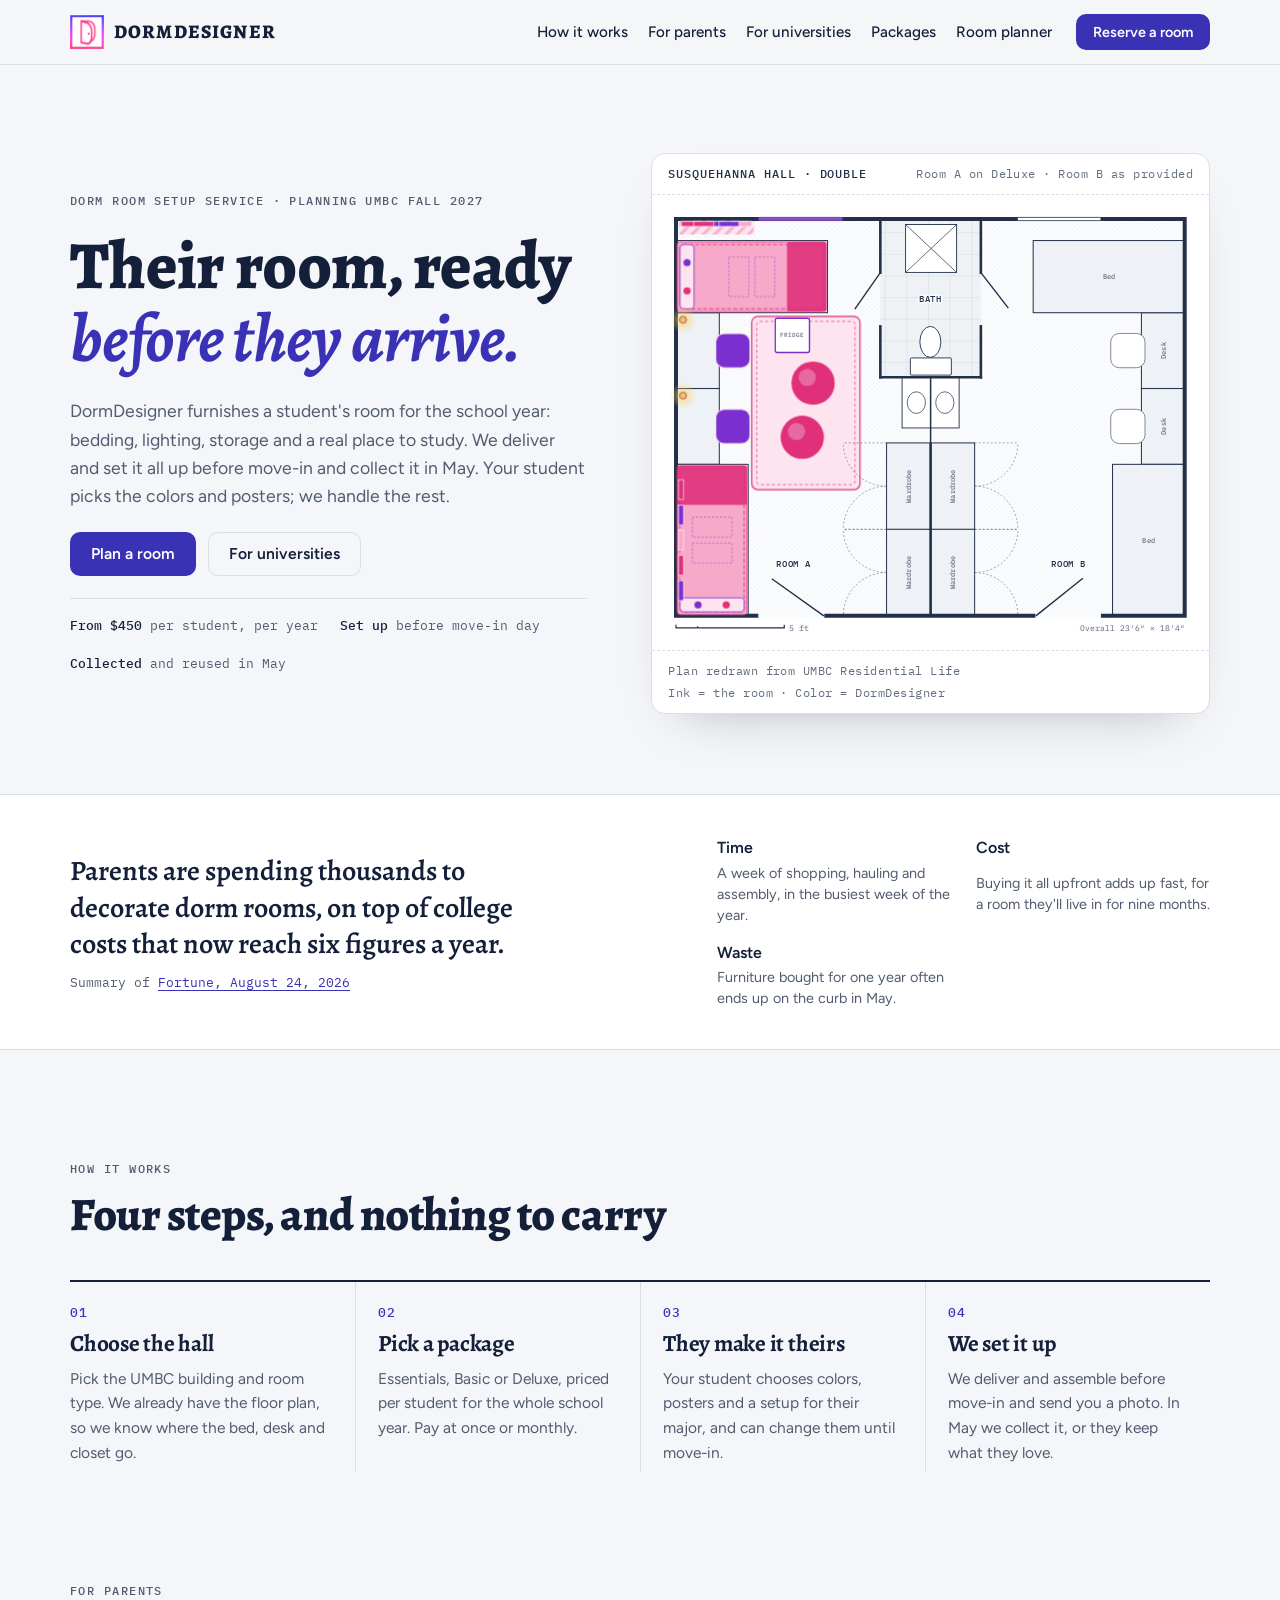
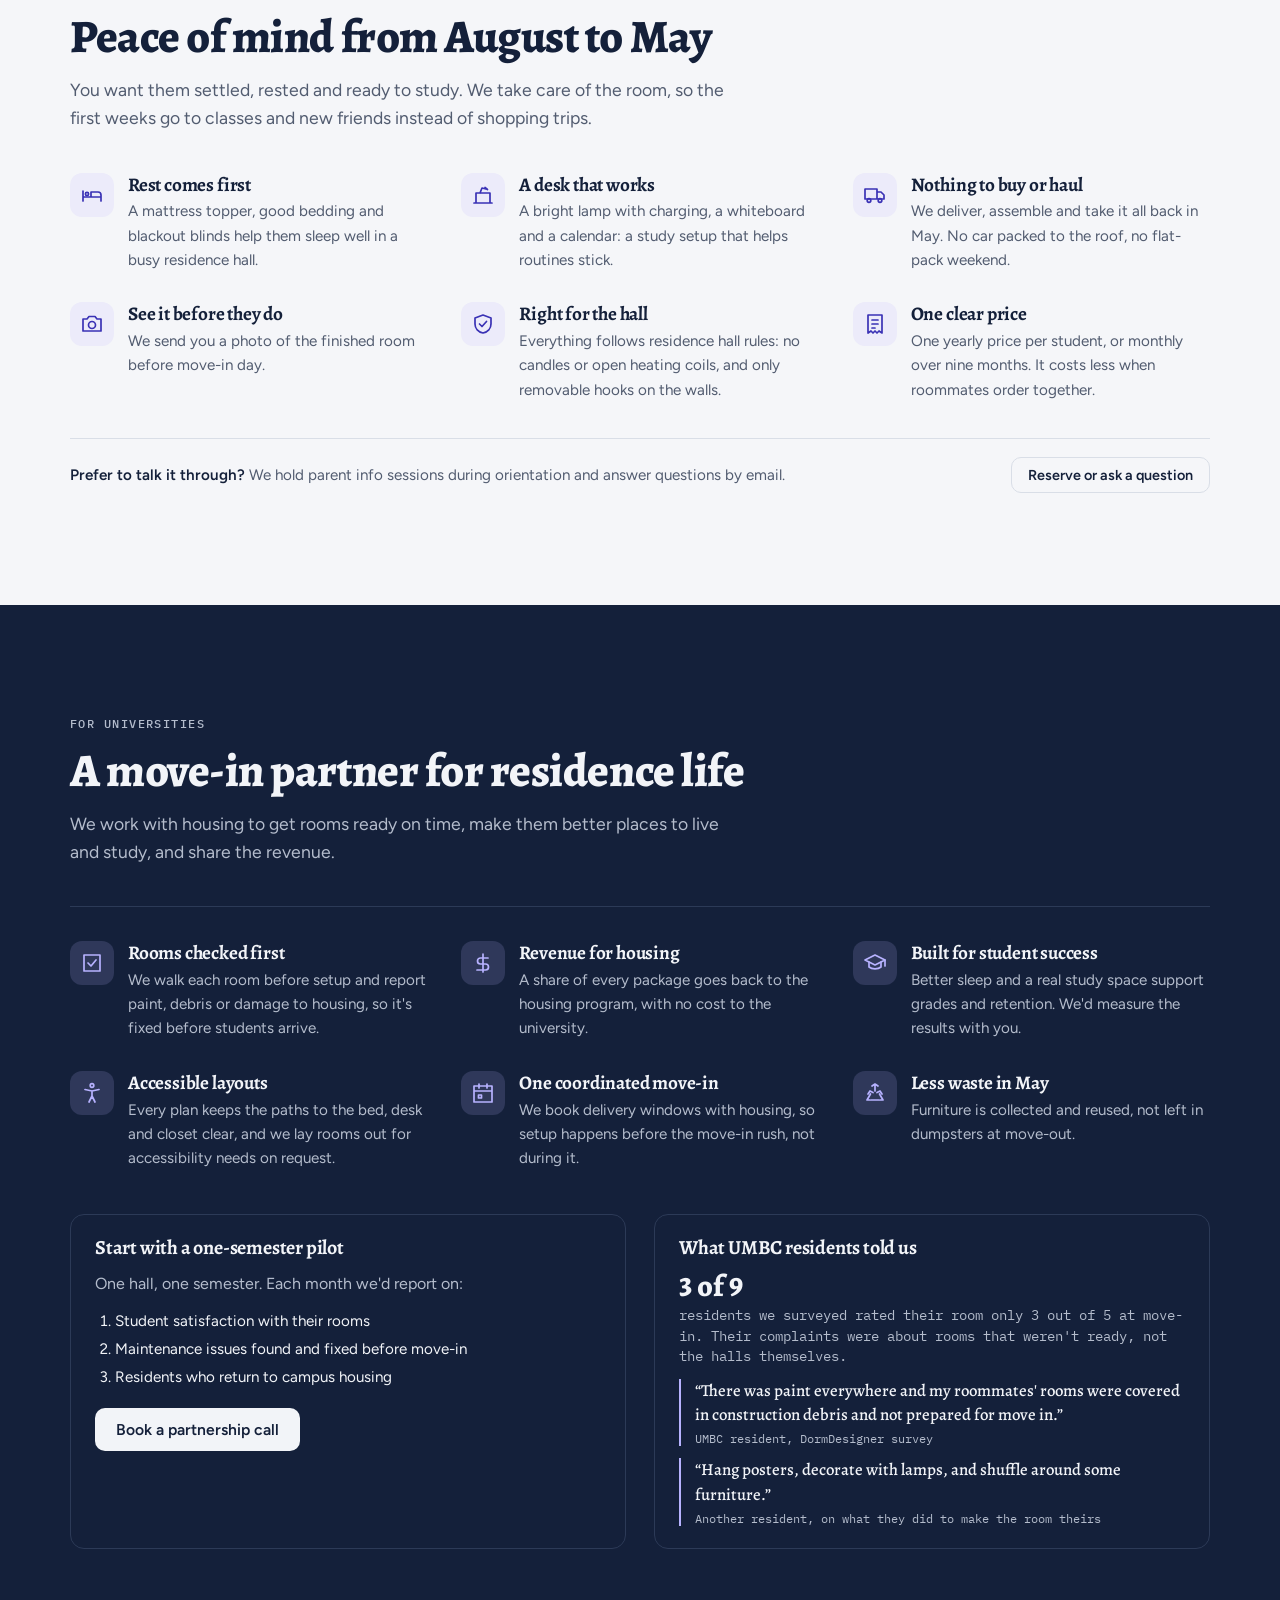
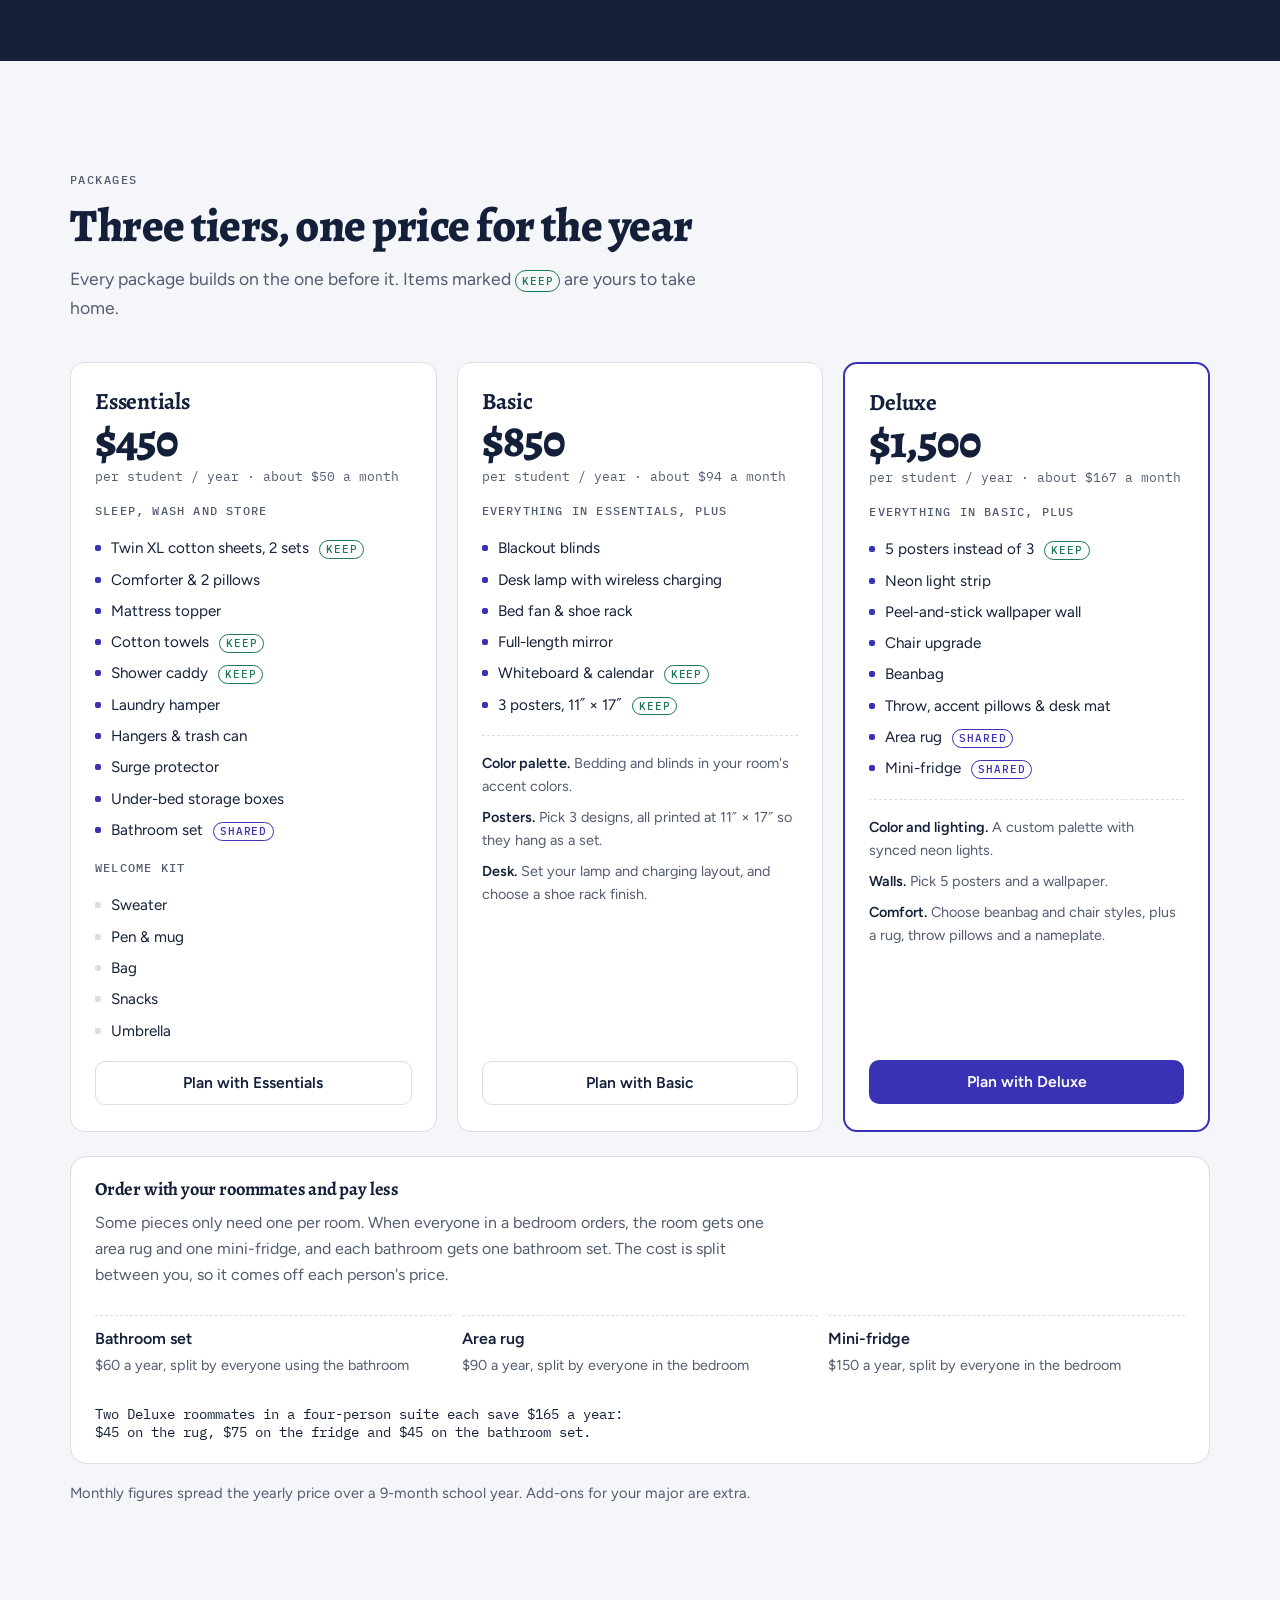
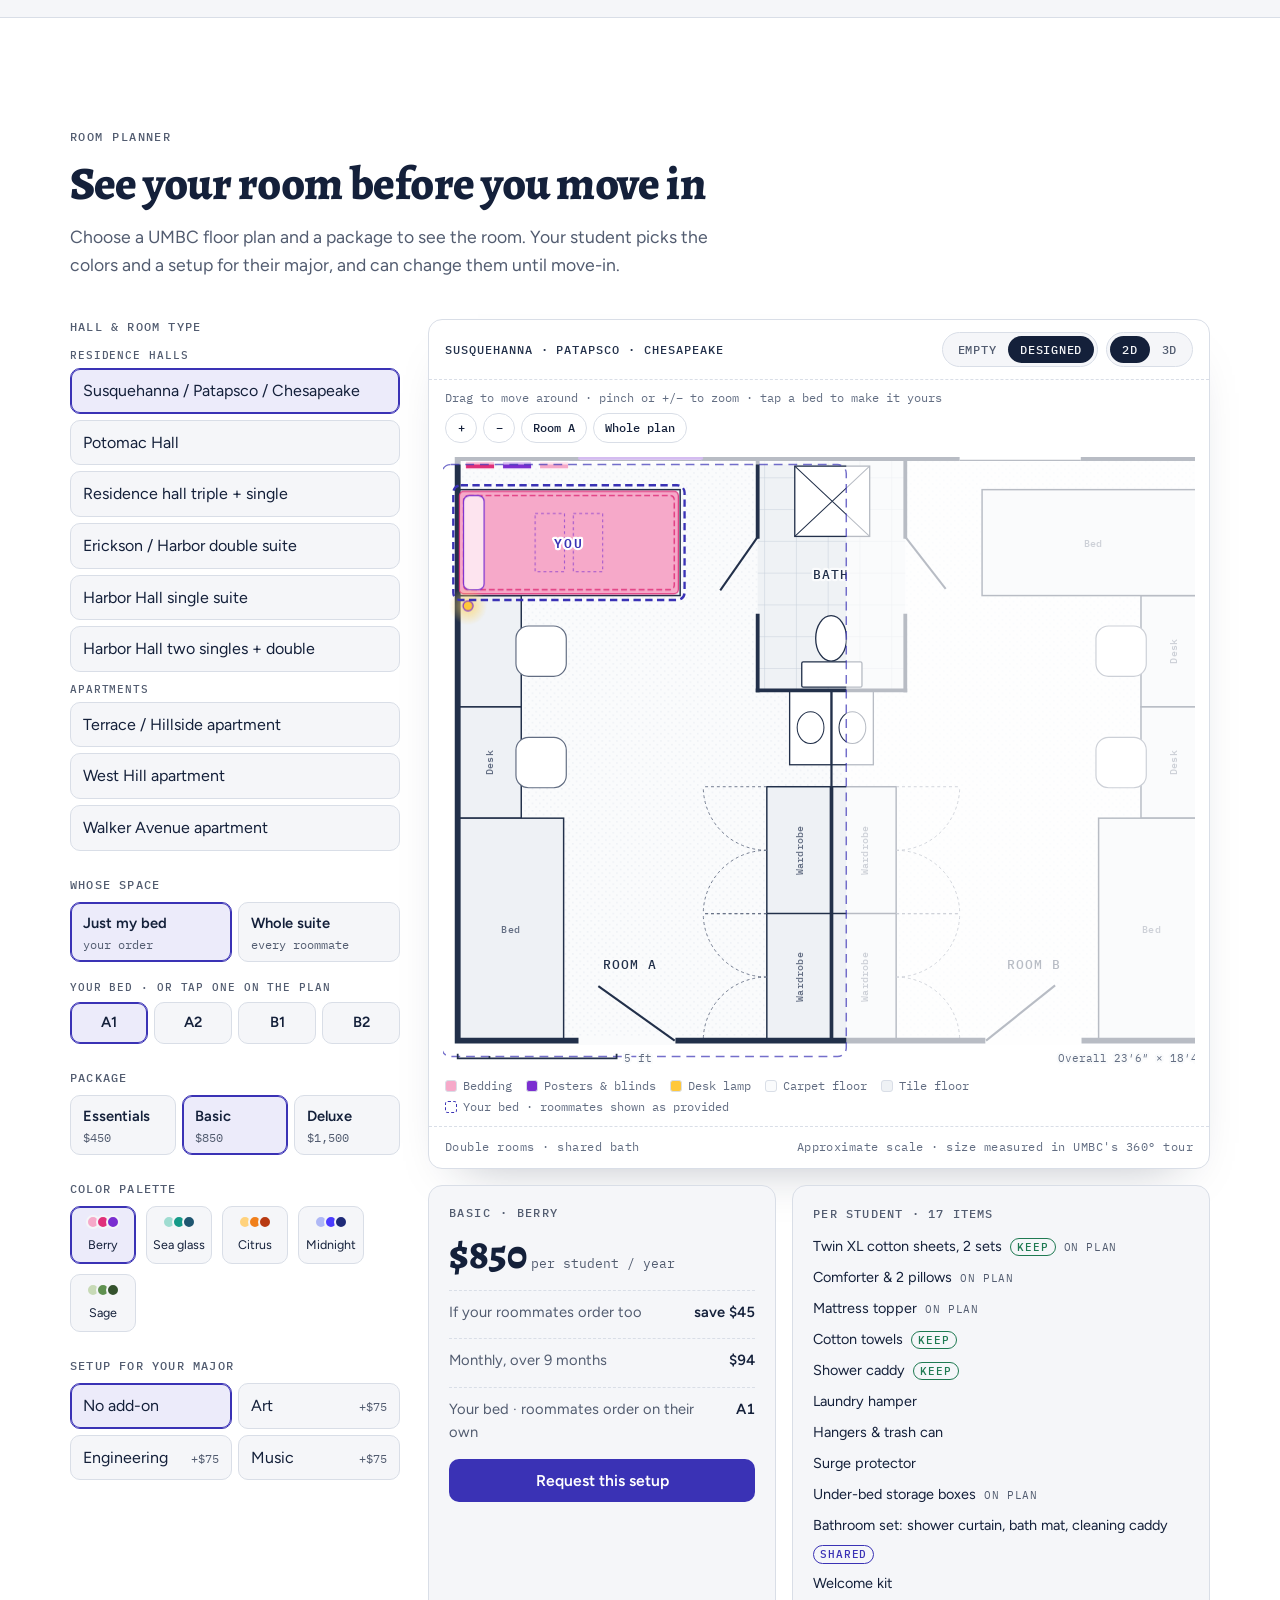
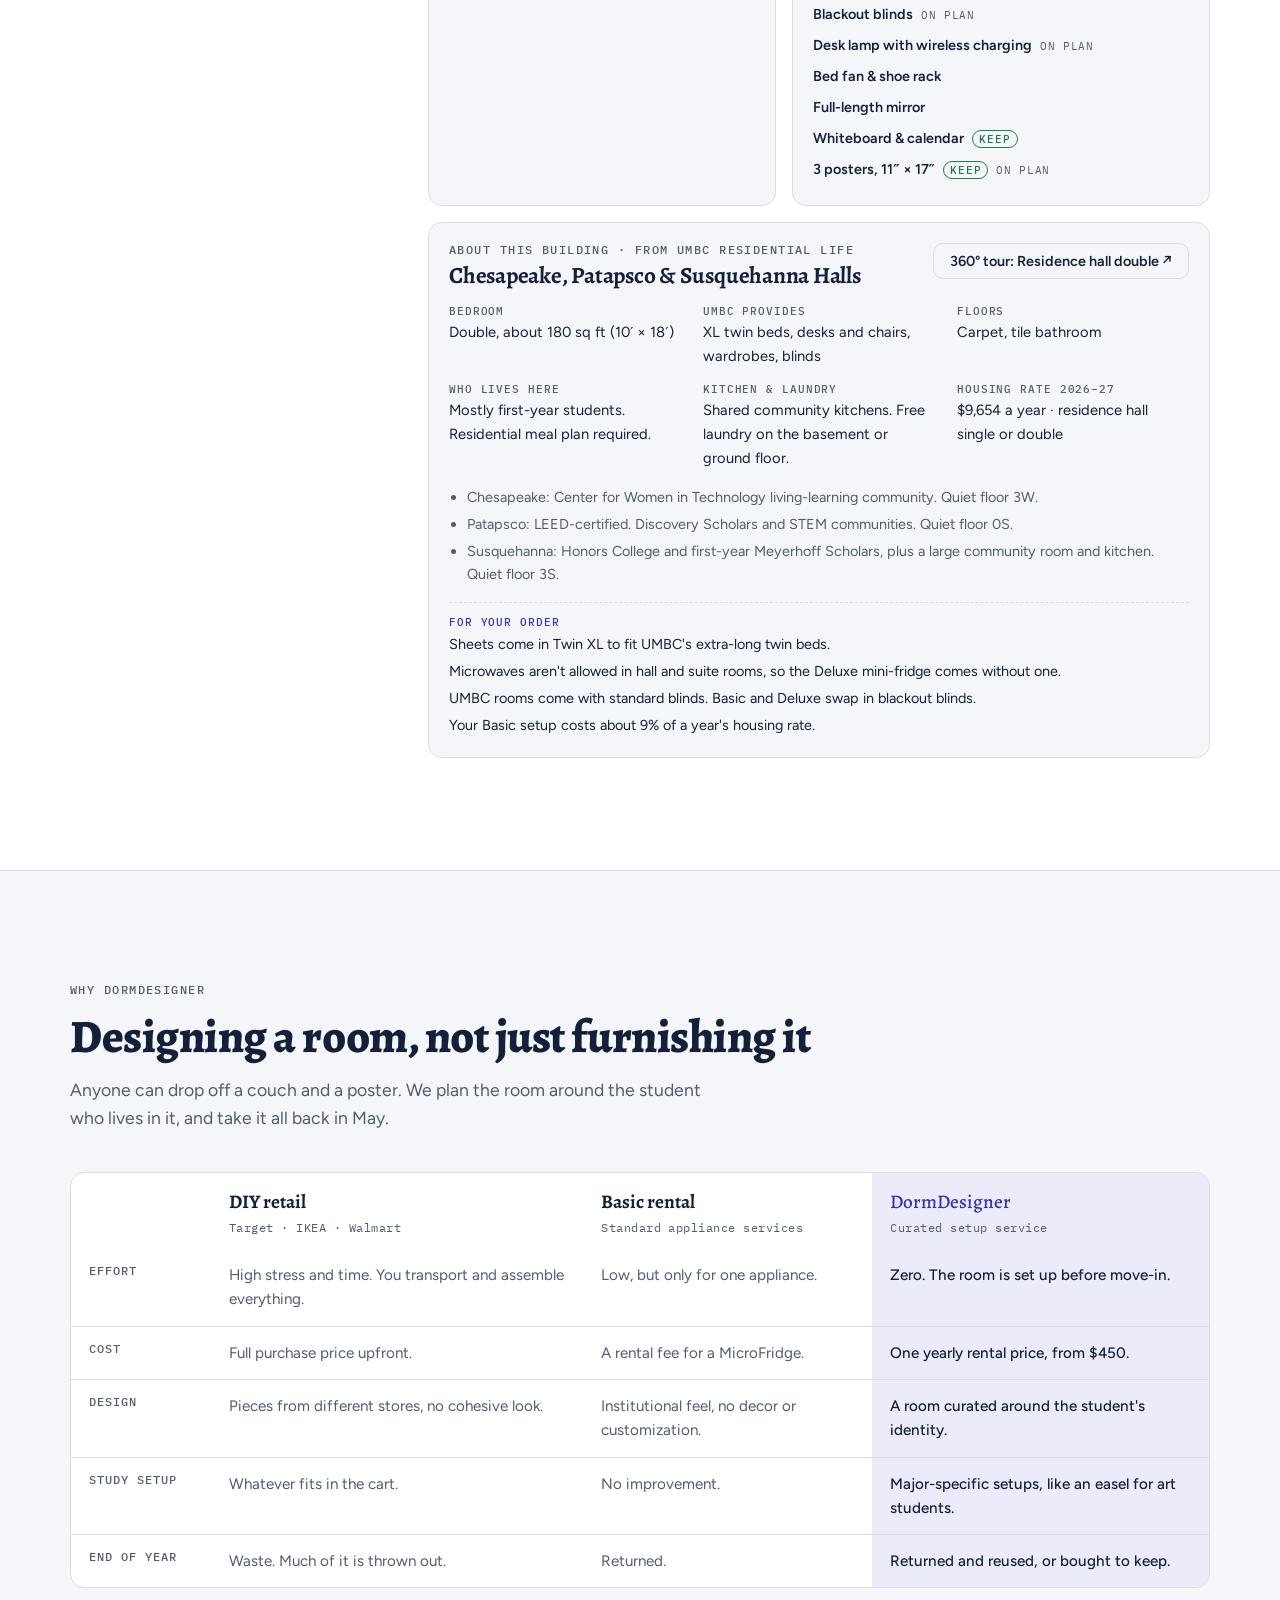
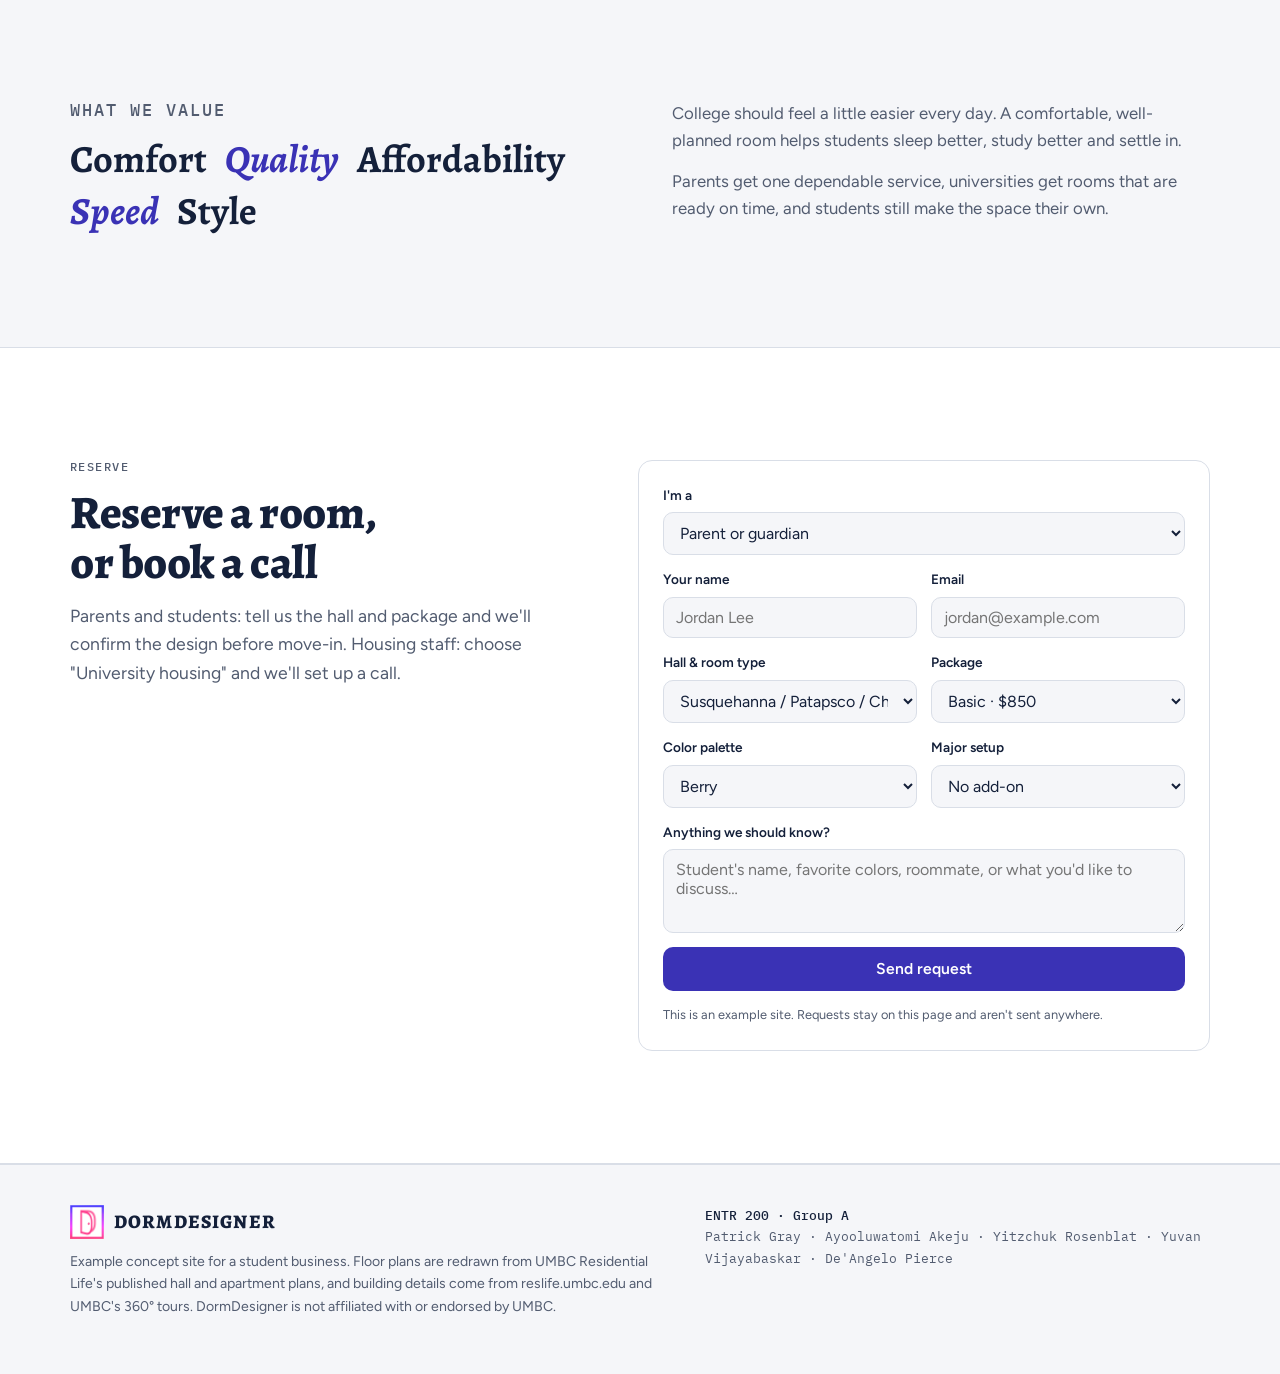
==== commit a2aa7051: "Use the real logo mark The header, footer and tab icon now use the mark cropped from logo.png (thin " ====
--- a/index.html
+++ b/index.html
@@ -3,7 +3,7 @@
 <head>
 <meta charset="utf-8">
 <meta name="viewport" content="width=device-width, initial-scale=1, viewport-fit=cover">
-<link rel="icon" href="logo.png">
+<link rel="icon" type="image/png" href="[data-uri]">
 <style>[hidden]{display:none!important}body{margin:0}img{max-width:100%}</style>
 <title>DormDesigner</title>
 <link rel="preconnect" href="https://fonts.googleapis.com">
@@ -433,14 +433,6 @@
 <body>
 
 <svg width="0" height="0" style="position:absolute" aria-hidden="true">
-  <defs>
-    <linearGradient id="brandFrame" x1="0" y1="0" x2="0" y2="1">
-      <stop offset="0" stop-color="#4B3BFF"/>
-      <stop offset=".35" stop-color="#A93CFF"/>
-      <stop offset=".62" stop-color="#F03CF5"/>
-      <stop offset="1" stop-color="#FF3D8A"/>
-    </linearGradient>
-  </defs>
   <symbol id="i-sleep" viewBox="0 0 24 24"><path d="M3 18V8M3 14h18v4M21 14v-2a3 3 0 0 0-3-3h-7v5"/><circle cx="7" cy="11" r="1.6"/></symbol>
   <symbol id="i-desk" viewBox="0 0 24 24"><path d="M3 20h18M5 20V10h14v10M9 10l2-5 4 1"/><path d="M14 4.5l2.5 2"/></symbol>
   <symbol id="i-truck" viewBox="0 0 24 24"><path d="M2 6h12v10H2zM14 9h4l3 3v4h-7"/><circle cx="6" cy="17.5" r="1.8"/><circle cx="17" cy="17.5" r="1.8"/></symbol>
@@ -453,18 +445,12 @@
   <symbol id="i-access" viewBox="0 0 24 24"><circle cx="12" cy="4.5" r="1.8"/><path d="M5 8.5l7 1.5 7-1.5M12 10v5l-3 6M12 15l3 6"/></symbol>
   <symbol id="i-calendar" viewBox="0 0 24 24"><path d="M3 5h18v16H3zM3 10h18M8 3v4M16 3v4"/><path d="M7.5 14h3v3h-3z"/></symbol>
   <symbol id="i-recycle" viewBox="0 0 24 24"><path d="M7 19H4l3.5-6M17 19h3l-3.5-6M9 5l3-2 3 2M12 3v7M5 13l2-3 3 1.5M19 13l-2-3-3 1.5M8 19h8"/></symbol>
-  <symbol id="logo" viewBox="0 0 48 48">
-    <rect x="4" y="4" width="40" height="40" rx="1.5" fill="none" stroke="url(#brandFrame)" stroke-width="5"/>
-    <path d="M18 12.5 H28 C35 12.5 37.5 18 37.5 24.5 C37.5 31 34.5 35 29.5 36" fill="none" stroke="#FF6AA2" stroke-width="2.6" stroke-linecap="round"/>
-    <path d="M18 12.5 L26 14.6 C31.2 16 33.6 20 33.6 25.5 C33.6 32 31 36.6 26.5 36.4 L18 34.4 Z" fill="none" stroke="#FF3D8A" stroke-width="2.6" stroke-linejoin="round"/>
-    <circle cx="28.4" cy="25.6" r="1.7" fill="#FF6AA2"/>
-  </symbol>
 </svg>
 
 <header class="top">
   <div class="wrap">
     <a class="brand" href="#top" aria-label="DormDesigner home">
-      <svg class="mark" aria-hidden="true"><use href="#logo"/></svg>
+      <img class="mark" src="[data-uri]" alt="" width="34" height="34">
       <span class="wordmark">DormDesigner</span>
     </a>
     <nav class="nav" aria-label="Main">
@@ -856,7 +842,7 @@
 <footer>
   <div class="wrap">
     <div style="display:grid;gap:12px">
-      <a class="brand" href="#top" aria-label="DormDesigner home"><svg class="mark" aria-hidden="true"><use href="#logo"/></svg><span class="wordmark">DormDesigner</span></a>
+      <a class="brand" href="#top" aria-label="DormDesigner home"><img class="mark" src="[data-uri]" alt="" width="34" height="34"><span class="wordmark">DormDesigner</span></a>
       <p>Example concept site for a student business. Floor plans are redrawn from UMBC Residential Life's published hall and apartment plans, and building details come from reslife.umbc.edu and UMBC's 360° tours. DormDesigner is not affiliated with or endorsed by UMBC.</p>
     </div>
     <div class="team">
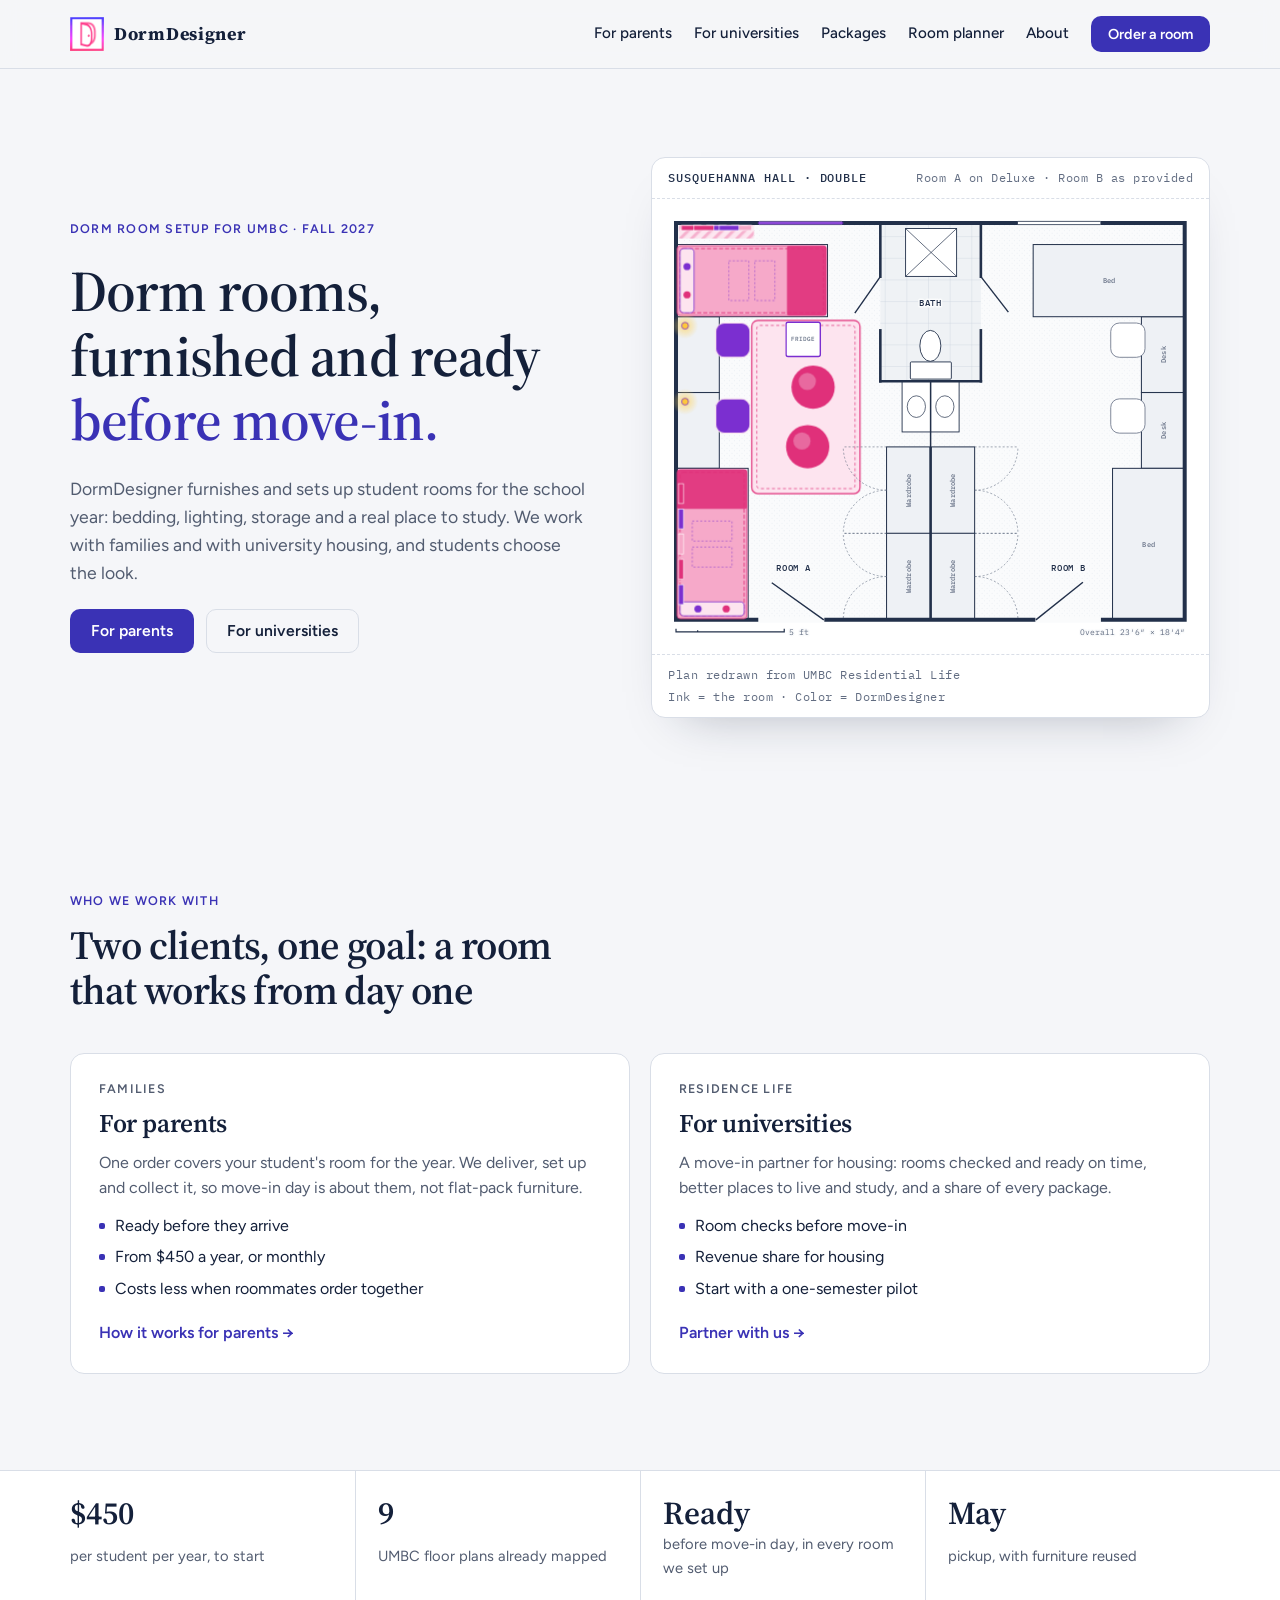
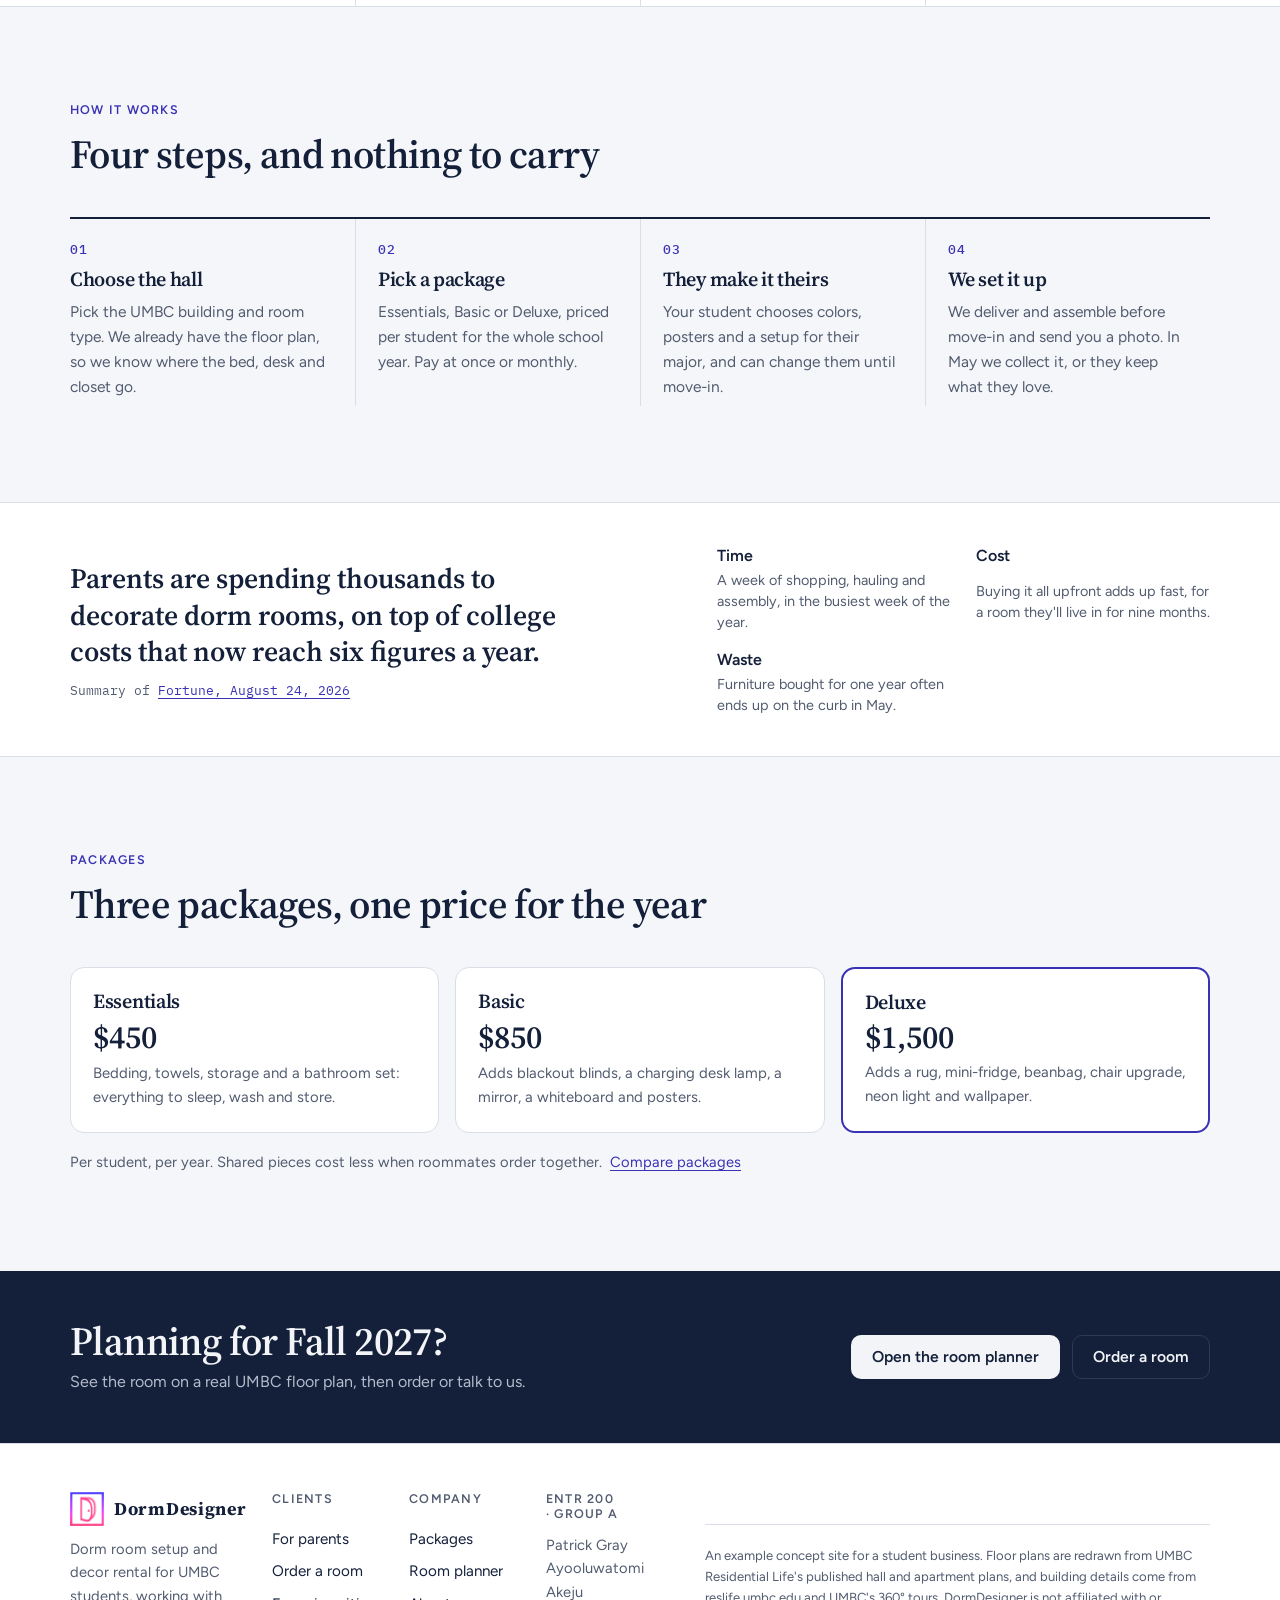
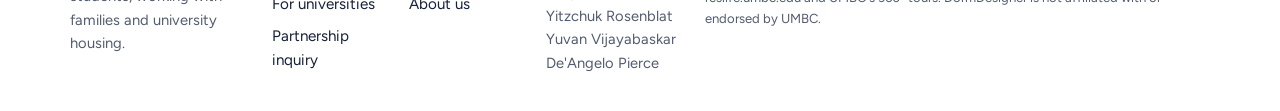
==== commit 31e29e06: "Split into pages for parents and universities; fix chair, monitors, clearances Site - Six pages inst" ====
--- a/index.html
+++ b/index.html
@@ -3,435 +3,16 @@
 <head>
 <meta charset="utf-8">
 <meta name="viewport" content="width=device-width, initial-scale=1, viewport-fit=cover">
-<link rel="icon" type="image/png" href="[data-uri]">
-<style>[hidden]{display:none!important}body{margin:0}img{max-width:100%}</style>
 <title>DormDesigner</title>
+<meta name="description" content="Dorm rooms furnished and set up before move-in, for UMBC families and university housing.">
+<link rel="icon" type="image/png" href="assets/mark.png">
 <link rel="preconnect" href="https://fonts.googleapis.com">
 <link rel="preconnect" href="https://fonts.gstatic.com" crossorigin>
-<link rel="stylesheet" href="https://fonts.googleapis.com/css2?family=Alegreya:wght@500;700;800&family=Figtree:wght@400;500;600;700&family=IBM+Plex+Mono:wght@400;500&display=swap">
-<style>
-/* Layout: an architect's plan sheet. UMBC floor plans stay in plain ink; DormDesigner's decor is the only color on them. */
-:root {
-  /* Calm navy and indigo for parents and housing offices; the logo keeps the brand gradient. */
-  --paper: #F5F6F9;
-  --surface: #FFFFFF;
-  --ink: #14203A;
-  --muted: #525C70;
-  --rule: #D9DEE7;
-  --plan-bg: #FFFFFF;
-  --plan-floor: #FAFBFC;
-  --plan-grid: #E8ECF2;
-  --plan-ink: #22304A;
-  --plan-furn: #EEF1F5;
-  --plan-label: #626D82;
-  --plan-tile: #EFF2F5;
-  --plan-tileline: #C8D0DB;
-  --plan-wood: #F6EFE6;
-  --plan-woodline: #E2D4C1;
-  --brand-1: #4B3BFF;
-  --brand-2: #A93CFF;
-  --brand-3: #F03CF5;
-  --brand-4: #FF3D8A;
-  --accent: #3A32B5;
-  --accent-ink: #FFFFFF;
-  --accent-soft: #ECEBFA;
-  --ok: #1F7A52;
-  --deep: #14203A;
-  --on-deep: #F2F4F8;
-  --on-deep-muted: #B4BCCC;
-  --deep-rule: #2C3A57;
-  --deep-accent: #B7B2FF;
-  --font-display: "Alegreya", Georgia, "Times New Roman", serif;
-  --font-body: "Figtree", system-ui, -apple-system, "Segoe UI", sans-serif;
-  --font-mono: "IBM Plex Mono", ui-monospace, Menlo, Consolas, monospace;
-  --radius: 14px;
-}
-@media (prefers-color-scheme: dark) {
-  :root:not([data-theme="light"]) {
-    --paper: #0E1320; --surface: #151C2C; --ink: #E8ECF4; --muted: #9DA7B9; --rule: #26314A;
-    --plan-bg: #131A28; --plan-floor: #172030; --plan-grid: #202A3D; --plan-ink: #D3DAE8; --plan-furn: #1E2839; --plan-label: #94A0B5; --plan-tile: #1C2535; --plan-tileline: #334058; --plan-wood: #22222A; --plan-woodline: #3A3640;
-    --accent: #A9A4FF; --accent-ink: #12142B; --accent-soft: #23264A; --ok: #5FD39E;
-    --deep: #1A2440; --on-deep: #EEF1F7; --on-deep-muted: #AEB8CB; --deep-rule: #2E3A58; --deep-accent: #B7B2FF;
-    color-scheme: dark;
-  }
-}
-:root[data-theme="dark"] {
-  --paper: #0E1320; --surface: #151C2C; --ink: #E8ECF4; --muted: #9DA7B9; --rule: #26314A;
-  --plan-bg: #131A28; --plan-floor: #172030; --plan-grid: #202A3D; --plan-ink: #D3DAE8; --plan-furn: #1E2839; --plan-label: #94A0B5; --plan-tile: #1C2535; --plan-tileline: #334058; --plan-wood: #22222A; --plan-woodline: #3A3640;
-  --accent: #A9A4FF; --accent-ink: #12142B; --accent-soft: #23264A; --ok: #5FD39E;
-  --deep: #1A2440; --on-deep: #EEF1F7; --on-deep-muted: #AEB8CB; --deep-rule: #2E3A58; --deep-accent: #B7B2FF;
-  color-scheme: dark;
-}
-
-* { box-sizing: border-box; }
-html { scroll-behavior: smooth; }
-@media (prefers-reduced-motion: reduce) { html { scroll-behavior: auto; } }
-body {
-  background: var(--paper);
-  color: var(--ink);
-  font: 400 1rem/1.6 var(--font-body);
-  -webkit-font-smoothing: antialiased;
-}
-a { color: var(--accent); text-underline-offset: 3px; }
-:focus-visible { outline: 2px solid var(--accent); outline-offset: 3px; border-radius: 6px; }
-h1, h2, h3 { font-family: var(--font-display); line-height: 1.08; margin: 0; text-wrap: balance; letter-spacing: -0.01em; }
-h2 { font-size: clamp(2rem, 4vw, 2.9rem); font-weight: 800; }
-h3 { font-size: 1.45rem; font-weight: 700; }
-p { margin: 0; }
-.wrap { max-width: 1180px; margin: 0 auto; padding-inline: 20px; }
-.eyebrow {
-  font: 500 0.75rem/1.2 var(--font-mono);
-  letter-spacing: 0.12em; text-transform: uppercase; color: var(--muted);
-}
-.lede { color: var(--muted); font-size: 1.1rem; max-width: 60ch; }
-.section { padding-block: clamp(64px, 9vw, 112px); }
-.section-head { display: grid; gap: 14px; margin-bottom: 40px; max-width: 760px; }
-.num { font-variant-numeric: tabular-nums; }
-
-/* Brand */
-.mark { width: 34px; height: 34px; flex: none; }
-.wordmark { font: 800 1.2rem/1 var(--font-display); letter-spacing: 0.06em; text-transform: uppercase; color: var(--ink); }
-
-/* Header */
-.top {
-  position: sticky; top: env(safe-area-inset-top, 0px); z-index: 20;
-  background: color-mix(in srgb, var(--paper) 86%, transparent);
-  backdrop-filter: blur(10px); -webkit-backdrop-filter: blur(10px);
-  border-bottom: 1px solid var(--rule);
-}
-.top .wrap { display: flex; align-items: center; gap: 24px; min-height: 64px; }
-.brand { display: flex; align-items: center; gap: 10px; text-decoration: none; }
-.nav { display: flex; gap: 20px; margin-left: auto; }
-.nav a { color: var(--ink); text-decoration: none; font-weight: 500; font-size: 0.95rem; }
-.nav a:hover { color: var(--accent); }
-@media (max-width: 940px) { .nav { display: none; } .top .btn { margin-left: auto; } }
-
-.btn {
-  display: inline-flex; align-items: center; justify-content: center; gap: 8px;
-  font: 600 0.98rem/1 var(--font-body); padding: 13px 20px; border-radius: 10px;
-  text-decoration: none; cursor: pointer; border: 1px solid transparent;
-  transition: transform .15s ease, box-shadow .15s ease; white-space: nowrap;
-}
-@media (max-width: 420px) { .wordmark { font-size: 1rem; letter-spacing: .03em; } .top .wrap { gap: 12px; } }
-.btn-primary { color: var(--accent-ink); background: var(--accent); }
-.btn-primary:hover { transform: translateY(-1px); box-shadow: 0 8px 18px -10px var(--accent); }
-.btn-light { color: var(--deep); background: var(--on-deep); }
-.btn-light:hover { transform: translateY(-1px); }
-.btn-ghost { color: var(--ink); background: transparent; border-color: var(--rule); }
-.btn-ghost:hover { border-color: var(--ink); }
-.btn-sm { padding: 10px 16px; font-size: 0.9rem; }
-
-/* Hero */
-.hero { padding-block: clamp(40px, 7vw, 88px) clamp(48px, 7vw, 80px); }
-.hero .wrap { display: grid; grid-template-columns: 1fr 1.08fr; gap: clamp(32px, 5vw, 64px); align-items: center; }
-.hero-copy { display: grid; gap: 22px; min-width: 0; }
-.hero h1 { font-size: clamp(2.5rem, 5.6vw, 4.2rem); font-weight: 800; }
-.hero h1 em { font-style: italic; font-weight: 700; color: var(--accent); }
-.hero .ctas { display: flex; flex-wrap: wrap; gap: 12px; }
-.facts { display: flex; flex-wrap: wrap; gap: 8px 22px; font: 400 0.82rem/1.4 var(--font-mono); color: var(--muted); padding-top: 6px; border-top: 1px solid var(--rule); }
-.facts span { padding-top: 12px; }
-.facts b { color: var(--ink); font-weight: 500; }
-@media (max-width: 900px) { .hero .wrap { grid-template-columns: 1fr; } }
-
-/* Plan sheet card */
-.sheet {
-  background: var(--plan-bg); border: 1px solid var(--rule); border-radius: var(--radius);
-  box-shadow: 0 24px 50px -32px rgba(20, 32, 58, .35);
-  overflow: hidden; min-width: 0;
-}
-.sheet-head, .sheet-foot {
-  display: flex; flex-wrap: wrap; gap: 6px 14px; align-items: center; justify-content: space-between;
-  padding: 12px 16px; font: 400 0.75rem/1.35 var(--font-mono); color: var(--plan-label);
-  letter-spacing: 0.04em;
-}
-.sheet-head { border-bottom: 1px dashed var(--rule); }
-.sheet-foot { border-top: 1px dashed var(--rule); }
-.sheet-head strong { color: var(--plan-ink); font-weight: 500; text-transform: uppercase; letter-spacing: 0.08em; }
-.plan { display: block; width: 100%; height: auto; padding: 14px; }
-
-/* SVG plan classes (theme-aware) */
-.p-floor { fill: var(--plan-floor); }
-.p-gridline { stroke: var(--plan-grid); stroke-width: .6; fill: none; }
-.p-wall { stroke: var(--plan-ink); stroke-width: 4; fill: none; stroke-linejoin: miter; stroke-linecap: square; }
-.p-shell { stroke: var(--plan-ink); stroke-width: 12; fill: none; stroke-linejoin: miter; }
-.p-iwall { stroke: var(--plan-ink); stroke-width: 2.6; fill: none; stroke-linecap: square; }
-.p-gap { stroke: var(--plan-floor); stroke-width: 6; }
-.p-wingap { stroke: var(--plan-bg); stroke-width: 5.4; }
-.p-win { stroke: var(--plan-ink); stroke-width: .8; }
-.p-leaf { stroke: var(--plan-ink); stroke-width: 1.4; }
-.p-arc { stroke: var(--plan-label); stroke-width: .7; stroke-dasharray: 2 2; fill: none; }
-.p-furn { fill: var(--plan-furn); stroke: var(--plan-ink); stroke-width: 1; }
-.p-fix { fill: var(--plan-bg); stroke: var(--plan-ink); stroke-width: .9; }
-.p-fixline { stroke: var(--plan-ink); stroke-width: .7; fill: none; }
-.p-flabel { fill: var(--plan-label); font: 500 7px var(--font-mono); letter-spacing: .02em; }
-.p-room { fill: var(--plan-ink); font: 500 9px var(--font-mono); letter-spacing: .08em; text-transform: uppercase; paint-order: stroke; stroke: var(--plan-floor); stroke-width: 3px; stroke-linejoin: round; }
-.p-dim { fill: var(--plan-label); font: 400 7.5px var(--font-mono); paint-order: stroke; stroke: var(--plan-floor); stroke-width: 3px; stroke-linejoin: round; }
-.p-appl { fill: var(--plan-bg); stroke-width: 1.4; }
-.p-appl-label { fill: var(--plan-label); font: 500 5.5px var(--font-mono); }
-.decor > * { transform-box: fill-box; transform-origin: center; animation: pop .45s cubic-bezier(.2, .9, .3, 1.2) both; }
-.decor > *:nth-child(3n+1) { animation-delay: .04s; }
-.decor > *:nth-child(3n+2) { animation-delay: .1s; }
-.decor > *:nth-child(3n) { animation-delay: .16s; }
-@keyframes pop { from { opacity: .55; transform: scale(.9); } to { opacity: 1; transform: none; } }
-@media (prefers-reduced-motion: reduce) { .decor > * { animation: none; } }
-
-/* Problem band */
-.band { border-block: 1px solid var(--rule); background: var(--surface); }
-.band .wrap { display: grid; grid-template-columns: 1.2fr 1fr; gap: 32px 56px; padding-block: 40px; align-items: center; }
-.band blockquote { margin: 0; font: 600 clamp(1.35rem, 2.6vw, 1.75rem)/1.3 var(--font-display); text-wrap: balance; }
-.band .src { margin-top: 12px; font: 400 0.8rem var(--font-mono); color: var(--muted); }
-.pains { display: grid; grid-template-columns: repeat(auto-fit, minmax(150px, 1fr)); gap: 14px 24px; }
-.pains div { display: grid; gap: 2px; min-width: 0; }
-.pains b { font-weight: 600; }
-.pains span { color: var(--muted); font-size: 0.9rem; line-height: 1.45; }
-@media (max-width: 800px) { .band .wrap { grid-template-columns: 1fr; } }
-
-/* Steps */
-.steps { display: grid; grid-template-columns: repeat(4, 1fr); gap: 0; counter-reset: step; border-top: 2px solid var(--ink); }
-.step { padding: 22px 22px 6px 0; display: grid; gap: 10px; align-content: start; min-width: 0; }
-.step + .step { padding-left: 22px; border-left: 1px solid var(--rule); }
-.step::before {
-  counter-increment: step; content: "0" counter(step);
-  font: 500 0.8rem var(--font-mono); color: var(--accent); letter-spacing: .1em;
-}
-.step p { color: var(--muted); font-size: 0.97rem; }
-@media (max-width: 900px) {
-  .steps { grid-template-columns: 1fr 1fr; }
-  .step:nth-child(3) { padding-left: 0; border-left: 0; }
-  .step:nth-child(n+3) { border-top: 1px solid var(--rule); }
-}
-@media (max-width: 560px) {
-  .steps { grid-template-columns: 1fr; }
-  .step + .step { padding-left: 0; border-left: 0; border-top: 1px solid var(--rule); }
-}
-
-/* Packages */
-.tiers { display: grid; grid-template-columns: repeat(3, 1fr); gap: 20px; align-items: stretch; }
-.tier {
-  background: var(--surface); border: 1px solid var(--rule); border-radius: var(--radius);
-  padding: 26px 24px; display: flex; flex-direction: column; gap: 18px; min-width: 0;
-}
-.tier-head { display: grid; gap: 4px; }
-.tier .price { font: 800 2.9rem/1 var(--font-display); letter-spacing: -0.02em; }
-.tier .per { font: 400 0.8rem var(--font-mono); color: var(--muted); }
-.tier .includes { font: 500 0.75rem var(--font-mono); text-transform: uppercase; letter-spacing: .1em; color: var(--muted); }
-.tier ul { list-style: none; margin: 0; padding: 0; display: grid; gap: 7px; }
-.tier li { display: flex; gap: 10px; align-items: baseline; font-size: 0.95rem; }
-.tier li::before { content: ""; flex: none; width: 6px; height: 6px; border-radius: 2px; background: var(--accent); transform: translateY(-2px); }
-.tier .kit li::before { background: var(--rule); }
-.keep {
-  font: 500 0.66rem/1 var(--font-mono); text-transform: uppercase; letter-spacing: .08em;
-  color: var(--ok); border: 1px solid currentColor; border-radius: 999px; padding: 3px 6px; white-space: nowrap;
-}
-.tier .custom { border-top: 1px dashed var(--rule); padding-top: 16px; display: grid; gap: 8px; }
-.tier .custom p { font-size: 0.9rem; color: var(--muted); }
-.tier .custom b { color: var(--ink); font-weight: 600; }
-.tier .btn { margin-top: auto; }
-.tier-deluxe { border: 2px solid var(--accent); }
-.share {
-  font: 500 0.66rem/1 var(--font-mono); text-transform: uppercase; letter-spacing: .08em;
-  color: var(--accent); border: 1px solid currentColor; border-radius: 999px; padding: 3px 6px; white-space: nowrap;
-}
-.sharing { margin-top: 24px; padding: 22px 24px; border: 1px solid var(--rule); border-radius: 16px; background: var(--surface); display: grid; gap: 12px; }
-.sharing h3 { font-size: 1.15rem; text-wrap: balance; }
-.sharing p { color: var(--muted); max-width: 68ch; }
-.share-table { display: grid; grid-template-columns: repeat(3, minmax(0, 1fr)); gap: 10px; }
-.share-table div { border-top: 1px dashed var(--rule); padding-top: 10px; min-width: 0; }
-.share-table dt { font-weight: 600; }
-.share-table dd { margin: 2px 0 0; color: var(--muted); font-size: 0.9rem; }
-.share-eg { font: 400 0.85rem var(--font-mono); color: var(--ink) !important; }
-@media (max-width: 720px) { .share-table { grid-template-columns: 1fr; } }
-.tiers-note { margin-top: 18px; color: var(--muted); font-size: 0.92rem; display: flex; gap: 8px; align-items: center; flex-wrap: wrap; }
-@media (max-width: 960px) { .tiers { grid-template-columns: 1fr; max-width: 560px; } }
-
-/* Planner */
-.planner-sec { background: var(--surface); border-block: 1px solid var(--rule); }
-.planner { display: grid; grid-template-columns: 330px minmax(0, 1fr); gap: 28px; align-items: start; }
-.controls { display: grid; gap: 26px; min-width: 0; }
-fieldset { border: 0; margin: 0; padding: 0; display: grid; gap: 10px; min-width: 0; }
-legend { padding: 0; margin-bottom: 10px; font: 500 0.75rem var(--font-mono); text-transform: uppercase; letter-spacing: .1em; color: var(--muted); }
-.opt-group { font: 500 0.7rem var(--font-mono); color: var(--muted); letter-spacing: .08em; text-transform: uppercase; margin-top: 4px; }
-.radio-list { display: grid; gap: 6px; }
-.opt { position: relative; display: block; cursor: pointer; }
-.opt input { position: absolute; opacity: 0; inset: 0; margin: 0; cursor: pointer; }
-.opt .box {
-  display: flex; justify-content: space-between; gap: 10px; align-items: baseline;
-  padding: 9px 12px; border: 1px solid var(--rule); border-radius: 10px; background: var(--paper);
-  transition: border-color .15s, background .15s;
-}
-.opt .box small { color: var(--muted); font: 400 0.75rem var(--font-mono); white-space: nowrap; }
-.opt:hover .box { border-color: var(--muted); }
-.opt input:checked + .box { border-color: var(--accent); background: var(--accent-soft); box-shadow: inset 0 0 0 1px var(--accent); }
-.opt input:focus-visible + .box { outline: 2px solid var(--accent); outline-offset: 2px; }
-.seg { display: grid; grid-template-columns: repeat(3, 1fr); gap: 6px; }
-.seg .box { flex-direction: column; gap: 2px; align-items: flex-start; }
-.seg .box b { font-weight: 600; font-size: 0.92rem; }
-.swatches { display: flex; flex-wrap: wrap; gap: 10px; }
-.swatch .box { flex-direction: column; align-items: center; gap: 6px; padding: 8px 6px; min-width: 66px; }
-.swatch .chips { display: flex; }
-.swatch .chips i { width: 14px; height: 14px; border-radius: 50%; border: 2px solid var(--paper); margin-left: -4px; }
-.swatch .chips i:first-child { margin-left: 0; }
-.swatch .box span { font-size: 0.78rem; }
-.majors { display: grid; grid-template-columns: 1fr 1fr; gap: 6px; }
-
-.stage { display: grid; gap: 16px; min-width: 0; }
-.toggle { display: inline-flex; border: 1px solid var(--rule); border-radius: 999px; padding: 3px; background: var(--paper); }
-.toggle button {
-  font: 500 0.75rem var(--font-mono); letter-spacing: .06em; text-transform: uppercase;
-  border: 0; background: transparent; color: var(--muted); padding: 6px 12px; border-radius: 999px; cursor: pointer;
-}
-.toggle button[aria-pressed="true"] { background: var(--ink); color: var(--paper); }
-.legend { display: flex; flex-wrap: wrap; gap: 6px 14px; padding: 0 16px 12px; font: 400 0.75rem var(--font-mono); color: var(--plan-label); }
-.legend span { display: inline-flex; align-items: center; gap: 6px; }
-.legend i { width: 12px; height: 12px; border-radius: 3px; display: inline-block; }
-.head-tools { display: flex; flex-wrap: wrap; gap: 8px; }
-.seg2 { grid-template-columns: 1fr 1fr; }
-.seg4 { grid-template-columns: repeat(4, 1fr); }
-.seg4 .box { align-items: center; padding: 8px 6px; }
-.bedpick { display: grid; gap: 8px; margin-top: 4px; }
-.p-you { fill: none; stroke: var(--accent); stroke-width: 1.6; stroke-dasharray: 5 3; }
-.p-youlabel { fill: var(--accent); font: 600 9px var(--font-mono); letter-spacing: .14em; paint-order: stroke; stroke: var(--plan-bg); stroke-width: 3px; stroke-linejoin: round; }
-.p-hit { fill: transparent; cursor: pointer; }
-.p-hit:hover { fill: var(--accent); fill-opacity: .1; }
-
-/* 3D view */
-.view3d { position: relative; margin: 14px; border-radius: 10px; overflow: hidden; background: var(--plan-bg); min-height: 280px; }
-.view3d canvas { display: block; width: 100%; touch-action: pan-y; cursor: grab; }
-.view3d canvas.grabbing { cursor: grabbing; }
-.view3d canvas:focus-visible { outline: 2px solid var(--accent); outline-offset: -2px; }
-.v-bar { display: flex; flex-wrap: wrap; gap: 8px 12px; align-items: center; justify-content: space-between; padding: 10px 16px 0; }
-.v-hint { font: 400 0.72rem var(--font-mono); color: var(--plan-label); }
-.v-ui { display: flex; flex-wrap: wrap; gap: 6px; align-items: center; }
-.v-btn {
-  font: 500 0.75rem/1 var(--font-mono); color: var(--ink); background: var(--surface);
-  border: 1px solid var(--rule); border-radius: 999px; min-width: 32px; height: 30px; padding: 0 11px; cursor: pointer;
-}
-.v-btn:hover { border-color: var(--ink); }
-.plan.zoomed { cursor: grab; }
-.plan.grabbing { cursor: grabbing; }
-.p-tile { fill: var(--plan-tile); }
-.p-tileline { stroke: var(--plan-tileline); stroke-width: .7; fill: none; }
-.p-carpet { fill: var(--plan-grid); }
-.p-focusmask { fill: var(--plan-bg); fill-opacity: .68; pointer-events: none; }
-.p-focusring { fill: none; stroke: var(--accent); stroke-width: 1; stroke-dasharray: 6 4; opacity: .7; pointer-events: none; }
-.p-seatback { fill: var(--plan-ink); fill-opacity: .2; }
-.p-swing2 { stroke: var(--plan-label); stroke-width: .6; stroke-dasharray: 2 2; fill: none; }
-.p-chair { fill: var(--plan-bg); stroke: var(--plan-label); stroke-width: .8; }
-.p-scale { stroke: var(--plan-ink); stroke-width: 1.2; fill: none; }
-.p-wood { fill: var(--plan-wood); }
-.p-woodline { stroke: var(--plan-woodline); stroke-width: .7; fill: none; }
-.building { background: var(--paper); border: 1px solid var(--rule); border-radius: var(--radius); padding: 20px; display: grid; gap: 16px; min-width: 0; }
-.b-head { display: flex; flex-wrap: wrap; gap: 12px; justify-content: space-between; align-items: flex-start; }
-.b-head h3 { margin-top: 6px; }
-.b-facts { display: grid; grid-template-columns: repeat(auto-fit, minmax(210px, 1fr)); gap: 14px 22px; margin: 0; }
-.b-facts dt { font: 500 0.7rem var(--font-mono); text-transform: uppercase; letter-spacing: .08em; color: var(--muted); }
-.b-facts dd { margin: 3px 0 0; font-size: 0.92rem; }
-.b-notes { margin: 0; padding-left: 18px; display: grid; gap: 4px; color: var(--muted); font-size: 0.9rem; }
-.b-tips { border-top: 1px dashed var(--rule); padding-top: 12px; display: grid; gap: 4px; font-size: 0.9rem; }
-.b-tips b { font: 500 0.7rem var(--font-mono); text-transform: uppercase; letter-spacing: .08em; color: var(--accent); }
-.v3-msg { position: absolute; inset: 0; display: grid; place-items: center; text-align: center; padding: 24px; font: 400 0.85rem var(--font-mono); color: var(--plan-label); }
-
-.summary { display: grid; grid-template-columns: minmax(0, 1fr) minmax(0, 1.2fr); gap: 16px; }
-.quote, .itemlist { background: var(--paper); border: 1px solid var(--rule); border-radius: var(--radius); padding: 20px; min-width: 0; }
-.quote { display: grid; gap: 14px; align-content: start; }
-.quote .big { font: 800 2.6rem/1 var(--font-display); }
-.quote .row { display: flex; justify-content: space-between; gap: 12px; font-size: 0.92rem; color: var(--muted); border-top: 1px dashed var(--rule); padding-top: 10px; }
-.quote .row b { color: var(--ink); font-weight: 600; font-variant-numeric: tabular-nums; }
-.itemlist h4 { margin: 0 0 10px; font: 500 0.75rem var(--font-mono); text-transform: uppercase; letter-spacing: .1em; color: var(--muted); }
-.itemlist ul { list-style: none; margin: 0; padding: 0; columns: 2 200px; column-gap: 20px; }
-.itemlist li { break-inside: avoid; padding: 4px 0; font-size: 0.9rem; display: flex; gap: 8px; align-items: baseline; flex-wrap: wrap; }
-.itemlist li .tag { font: 400 0.66rem var(--font-mono); color: var(--muted); text-transform: uppercase; letter-spacing: .06em; }
-.itemlist li.new { font-weight: 600; }
-@media (max-width: 980px) { .planner { grid-template-columns: 1fr; } .controls { grid-template-columns: 1fr 1fr; } }
-@media (max-width: 680px) { .controls { grid-template-columns: 1fr; } .summary { grid-template-columns: 1fr; } }
-
-/* Compare */
-.table-wrap { overflow-x: auto; border: 1px solid var(--rule); border-radius: var(--radius); background: var(--surface); }
-table.compare { width: 100%; min-width: 720px; border-collapse: collapse; }
-.compare th, .compare td { text-align: left; vertical-align: top; padding: 14px 18px; border-bottom: 1px solid var(--rule); font-size: 0.95rem; }
-.compare thead th { font-family: var(--font-display); font-size: 1.2rem; font-weight: 700; border-bottom: 2px solid var(--ink); }
-.compare thead th small { display: block; font: 400 0.75rem var(--font-mono); color: var(--muted); letter-spacing: .04em; margin-top: 2px; }
-.compare tbody th { font: 500 0.75rem var(--font-mono); text-transform: uppercase; letter-spacing: .08em; color: var(--muted); width: 140px; }
-.compare tr:last-child th, .compare tr:last-child td { border-bottom: 0; }
-.compare td { color: var(--muted); }
-.compare .us { background: var(--accent-soft); color: var(--ink); font-weight: 500; }
-.compare thead .us { color: var(--accent); }
-
-/* Parents */
-.points { display: grid; grid-template-columns: repeat(3, minmax(0, 1fr)); gap: 30px 34px; }
-.point { display: grid; grid-template-columns: 44px minmax(0, 1fr); gap: 4px 14px; align-content: start; }
-.point svg { grid-row: span 2; width: 44px; height: 44px; padding: 10px; border-radius: 12px; background: var(--accent-soft); color: var(--accent);
-  fill: none; stroke: currentColor; stroke-width: 1.7; stroke-linecap: round; stroke-linejoin: round; }
-.point h3 { font-size: 1.2rem; padding-top: 2px; }
-.point p { color: var(--muted); font-size: 0.95rem; }
-.aside-note { margin-top: 36px; padding-top: 18px; border-top: 1px solid var(--rule); color: var(--muted); font-size: 0.95rem; display: flex; flex-wrap: wrap; gap: 8px 18px; align-items: center; justify-content: space-between; }
-.aside-note b { color: var(--ink); font-weight: 600; }
-@media (max-width: 900px) { .points { grid-template-columns: 1fr 1fr; } }
-@media (max-width: 580px) { .points { grid-template-columns: 1fr; } }
-
-/* Universities: an inverse band in both themes */
-.uni { background: var(--deep); color: var(--on-deep); }
-.uni .eyebrow, .uni .lede { color: var(--on-deep-muted); }
-.uni .point svg { background: color-mix(in srgb, var(--deep-accent) 16%, transparent); color: var(--deep-accent); }
-.uni .point p { color: var(--on-deep-muted); }
-.uni a:not(.btn) { color: var(--deep-accent); }
-.uni .points { border-top: 1px solid var(--deep-rule); padding-top: 34px; }
-.uni-foot { display: grid; grid-template-columns: minmax(0, 1fr) minmax(0, 1fr); gap: 28px; margin-top: 44px; }
-.pilot, .heard { border: 1px solid var(--deep-rule); border-radius: var(--radius); padding: 22px 24px; display: grid; gap: 12px; align-content: start; min-width: 0; }
-.pilot h3, .heard h3 { font-size: 1.25rem; }
-.pilot p, .heard p { color: var(--on-deep-muted); }
-.pilot ol { margin: 0; padding-left: 20px; display: grid; gap: 4px; color: var(--on-deep); font-size: 0.95rem; }
-.pilot .btn { justify-self: start; margin-top: 6px; }
-.heard .stat { font: 400 0.85rem/1.5 var(--font-mono); color: var(--on-deep-muted); }
-.heard .stat b { color: var(--on-deep); font: 800 1.9rem/1 var(--font-display); font-variant-numeric: lining-nums; display: block; margin-bottom: 4px; }
-.heard blockquote { margin: 0; padding-left: 14px; border-left: 2px solid var(--deep-accent); font: 500 1.05rem/1.45 var(--font-display); color: var(--on-deep); }
-.heard cite { display: block; font: 400 0.75rem var(--font-mono); font-style: normal; color: var(--on-deep-muted); margin-top: 4px; }
-@media (max-width: 860px) { .uni-foot { grid-template-columns: 1fr; } }
-
-/* Audience + values */
-.who { display: grid; grid-template-columns: repeat(4, 1fr); gap: 28px; }
-.who div { display: grid; gap: 8px; align-content: start; border-top: 1px solid var(--ink); padding-top: 14px; min-width: 0; }
-.who p { color: var(--muted); font-size: 0.95rem; }
-@media (max-width: 900px) { .who { grid-template-columns: 1fr 1fr; } }
-@media (max-width: 520px) { .who { grid-template-columns: 1fr; } }
-.manifesto { display: grid; grid-template-columns: 1fr 1fr; gap: 40px 64px; margin-top: 72px; align-items: start; }
-.manifesto p { color: var(--muted); font-size: 1.05rem; max-width: 56ch; }
-.manifesto p + p { margin-top: 14px; }
-.values { display: flex; flex-wrap: wrap; gap: 4px 18px; font: 700 clamp(1.6rem, 3.4vw, 2.4rem)/1.25 var(--font-display); }
-.values span:nth-child(odd) { color: var(--ink); }
-.values span:nth-child(even) { color: var(--accent); font-style: italic; }
-@media (max-width: 800px) { .manifesto { grid-template-columns: 1fr; } }
-
-/* Reserve form */
-.reserve { display: grid; grid-template-columns: 1fr 1.1fr; gap: 48px; align-items: start; }
-.form { background: var(--surface); border: 1px solid var(--rule); border-radius: var(--radius); padding: 24px; display: grid; gap: 14px; min-width: 0; }
-.form .two { display: grid; grid-template-columns: 1fr 1fr; gap: 14px; }
-.field { display: grid; gap: 6px; min-width: 0; }
-.field label { font-size: 0.85rem; font-weight: 600; }
-.field input, .field select, .field textarea {
-  font: 400 1rem var(--font-body); color: var(--ink); background: var(--paper);
-  border: 1px solid var(--rule); border-radius: 10px; padding: 10px 12px; width: 100%;
-}
-.field input:focus, .field select:focus, .field textarea:focus { outline: 2px solid var(--accent); outline-offset: 1px; border-color: transparent; }
-.field textarea { min-height: 84px; resize: vertical; }
-.form .fine { font-size: 0.8rem; color: var(--muted); }
-.confirm { border: 1px solid var(--ok); border-radius: 10px; padding: 14px 16px; display: grid; gap: 6px; font-size: 0.92rem; }
-.confirm b { color: var(--ok); }
-.field .err { color: var(--accent); font-size: 0.8rem; }
-@media (max-width: 860px) { .reserve { grid-template-columns: 1fr; } }
-@media (max-width: 480px) { .form .two { grid-template-columns: 1fr; } }
-
-/* Footer */
-footer { border-top: 1px solid var(--rule); padding-block: 40px 56px; }
-footer .wrap { display: grid; grid-template-columns: 1.2fr 1fr; gap: 28px; }
-footer p { color: var(--muted); font-size: 0.88rem; }
-footer .team { font: 400 0.8rem/1.7 var(--font-mono); color: var(--muted); }
-footer .team b { color: var(--ink); font-weight: 500; }
-@media (max-width: 760px) { footer .wrap { grid-template-columns: 1fr; } }
-</style>
+<link rel="stylesheet" href="https://fonts.googleapis.com/css2?family=Source+Serif+4:opsz,wght@8..60,600;8..60,700&family=Figtree:wght@400;500;600;700&family=IBM+Plex+Mono:wght@400;500&display=swap">
+<link rel="stylesheet" href="assets/site.css">
 </head>
-<body>
-
+<body data-page="home">
+<a class="skip" href="#content">Skip to content</a>
 <svg width="0" height="0" style="position:absolute" aria-hidden="true">
   <symbol id="i-sleep" viewBox="0 0 24 24"><path d="M3 18V8M3 14h18v4M21 14v-2a3 3 0 0 0-3-3h-7v5"/><circle cx="7" cy="11" r="1.6"/></symbol>
   <symbol id="i-desk" viewBox="0 0 24 24"><path d="M3 20h18M5 20V10h14v10M9 10l2-5 4 1"/><path d="M14 4.5l2.5 2"/></symbol>
@@ -446,39 +27,33 @@
   <symbol id="i-calendar" viewBox="0 0 24 24"><path d="M3 5h18v16H3zM3 10h18M8 3v4M16 3v4"/><path d="M7.5 14h3v3h-3z"/></symbol>
   <symbol id="i-recycle" viewBox="0 0 24 24"><path d="M7 19H4l3.5-6M17 19h3l-3.5-6M9 5l3-2 3 2M12 3v7M5 13l2-3 3 1.5M19 13l-2-3-3 1.5M8 19h8"/></symbol>
 </svg>
-
 <header class="top">
   <div class="wrap">
-    <a class="brand" href="#top" aria-label="DormDesigner home">
-      <img class="mark" src="[data-uri]" alt="" width="34" height="34">
+    <a class="brand" href="index.html" aria-label="DormDesigner home">
+      <img class="mark" src="assets/mark.png" alt="" width="34" height="34">
       <span class="wordmark">DormDesigner</span>
     </a>
-    <nav class="nav" aria-label="Main">
-      <a href="#how">How it works</a>
-      <a href="#parents">For parents</a>
-      <a href="#universities">For universities</a>
-      <a href="#packages">Packages</a>
-      <a href="#planner">Room planner</a>
+    <button class="menu-btn" type="button" aria-expanded="false" aria-controls="siteNav"><span class="sr-only">Menu</span><svg viewBox="0 0 24 24" aria-hidden="true"><path d="M4 7h16M4 12h16M4 17h16"/></svg></button>
+    <nav class="nav" id="siteNav" aria-label="Main">
+      <a href="parents.html">For parents</a>
+      <a href="universities.html">For universities</a>
+      <a href="packages.html">Packages</a>
+      <a href="planner.html">Room planner</a>
+      <a href="about.html">About</a>
+      <a class="btn btn-primary btn-sm nav-cta" href="parents.html#reserve">Order a room</a>
     </nav>
-    <a class="btn btn-primary btn-sm" href="#reserve">Reserve a room</a>
   </div>
 </header>
-
-<main id="top">
+<main id="content">
   <section class="hero">
     <div class="wrap">
       <div class="hero-copy">
-        <p class="eyebrow">Dorm room setup service · Planning UMBC Fall 2027</p>
-        <h1>Their room, ready <em>before they arrive.</em></h1>
-        <p class="lede">DormDesigner furnishes a student's room for the school year: bedding, lighting, storage and a real place to study. We deliver and set it all up before move-in and collect it in May. Your student picks the colors and posters; we handle the rest.</p>
+        <p class="eyebrow">Dorm room setup for UMBC · Fall 2027</p>
+        <h1>Dorm rooms, furnished and ready <em>before move-in.</em></h1>
+        <p class="lede">DormDesigner furnishes and sets up student rooms for the school year: bedding, lighting, storage and a real place to study. We work with families and with university housing, and students choose the look.</p>
         <div class="ctas">
-          <a class="btn btn-primary" href="#planner">Plan a room</a>
-          <a class="btn btn-ghost" href="#universities">For universities</a>
-        </div>
-        <div class="facts">
-          <span><b>From $450</b> per student, per year</span>
-          <span><b>Set up</b> before move-in day</span>
-          <span><b>Collected</b> and reused in May</span>
+          <a class="btn btn-primary" href="parents.html">For parents</a>
+          <a class="btn btn-ghost" href="universities.html">For universities</a>
         </div>
       </div>
       <figure class="sheet" style="margin:0">
@@ -488,21 +63,38 @@
       </figure>
     </div>
   </section>
-
-  <section class="band" aria-label="The problem">
+  <section class="section">
     <div class="wrap">
-      <div>
-        <blockquote>Parents are spending thousands to decorate dorm rooms, on top of college costs that now reach six figures a year.</blockquote>
-        <p class="src">Summary of <a href="https://fortune.com/2026/08/24/college-dorm-decor-parents-spending-six-figure-tuition/" target="_blank" rel="noopener">Fortune, August 24, 2026</a></p>
+      <div class="section-head">
+        <p class="eyebrow">Who we work with</p>
+        <h2>Two clients, one goal: a room that works from day one</h2>
       </div>
-      <div class="pains">
-        <div><b>Time</b><span>A week of shopping, hauling and assembly, in the busiest week of the year.</span></div>
-        <div><b>Cost</b><span>Buying it all upfront adds up fast, for a room they'll live in for nine months.</span></div>
-        <div><b>Waste</b><span>Furniture bought for one year often ends up on the curb in May.</span></div>
+      <div class="clients">
+        <a class="client" href="parents.html">
+          <p class="eyebrow">Families</p>
+          <h3>For parents</h3>
+          <p>One order covers your student's room for the year. We deliver, set up and collect it, so move-in day is about them, not flat-pack furniture.</p>
+          <ul><li>Ready before they arrive</li><li>From $450 a year, or monthly</li><li>Costs less when roommates order together</li></ul>
+          <span class="more">How it works for parents</span>
+        </a>
+        <a class="client" href="universities.html">
+          <p class="eyebrow">Residence life</p>
+          <h3>For universities</h3>
+          <p>A move-in partner for housing: rooms checked and ready on time, better places to live and study, and a share of every package.</p>
+          <ul><li>Room checks before move-in</li><li>Revenue share for housing</li><li>Start with a one-semester pilot</li></ul>
+          <span class="more">Partner with us</span>
+        </a>
       </div>
     </div>
   </section>
-
+  <section class="stats" aria-label="At a glance">
+    <div class="wrap">
+      <div><b>$450</b><span>per student per year, to start</span></div>
+      <div><b>9</b><span>UMBC floor plans already mapped</span></div>
+      <div><b>Ready</b><span>before move-in day, in every room we set up</span></div>
+      <div><b>May</b><span>pickup, with furniture reused</span></div>
+    </div>
+  </section>
   <section class="section" id="how">
     <div class="wrap">
       <div class="section-head">
@@ -517,3286 +109,55 @@
       </div>
     </div>
   </section>
-
-  <section class="section" id="parents" style="padding-top:0">
+  <section class="band" aria-label="The problem">
     <div class="wrap">
-      <div class="section-head">
-        <p class="eyebrow">For parents</p>
-        <h2>Peace of mind from August to May</h2>
-        <p class="lede">You want them settled, rested and ready to study. We take care of the room, so the first weeks go to classes and new friends instead of shopping trips.</p>
+      <div>
+        <blockquote>Parents are spending thousands to decorate dorm rooms, on top of college costs that now reach six figures a year.</blockquote>
+        <p class="src">Summary of <a href="https://fortune.com/2026/08/24/college-dorm-decor-parents-spending-six-figure-tuition/" target="_blank" rel="noopener">Fortune, August 24, 2026</a></p>
       </div>
-      <div class="points">
-        <div class="point"><svg aria-hidden="true"><use href="#i-sleep"/></svg><h3>Rest comes first</h3><p>A mattress topper, good bedding and blackout blinds help them sleep well in a busy residence hall.</p></div>
-        <div class="point"><svg aria-hidden="true"><use href="#i-desk"/></svg><h3>A desk that works</h3><p>A bright lamp with charging, a whiteboard and a calendar: a study setup that helps routines stick.</p></div>
-        <div class="point"><svg aria-hidden="true"><use href="#i-truck"/></svg><h3>Nothing to buy or haul</h3><p>We deliver, assemble and take it all back in May. No car packed to the roof, no flat-pack weekend.</p></div>
-        <div class="point"><svg aria-hidden="true"><use href="#i-photo"/></svg><h3>See it before they do</h3><p>We send you a photo of the finished room before move-in day.</p></div>
-        <div class="point"><svg aria-hidden="true"><use href="#i-shield"/></svg><h3>Right for the hall</h3><p>Everything follows residence hall rules: no candles or open heating coils, and only removable hooks on the walls.</p></div>
-        <div class="point"><svg aria-hidden="true"><use href="#i-price"/></svg><h3>One clear price</h3><p>One yearly price per student, or monthly over nine months. It costs less when roommates order together.</p></div>
-      </div>
-      <p class="aside-note"><span><b>Prefer to talk it through?</b> We hold parent info sessions during orientation and answer questions by email.</span><a class="btn btn-ghost btn-sm" href="#reserve" data-role="parent">Reserve or ask a question</a></p>
-    </div>
-  </section>
-
-  <section class="section uni" id="universities">
-    <div class="wrap">
-      <div class="section-head">
-        <p class="eyebrow">For universities</p>
-        <h2>A move-in partner for residence life</h2>
-        <p class="lede">We work with housing to get rooms ready on time, make them better places to live and study, and share the revenue.</p>
-      </div>
-      <div class="points">
-        <div class="point"><svg aria-hidden="true"><use href="#i-check"/></svg><h3>Rooms checked first</h3><p>We walk each room before setup and report paint, debris or damage to housing, so it's fixed before students arrive.</p></div>
-        <div class="point"><svg aria-hidden="true"><use href="#i-share"/></svg><h3>Revenue for housing</h3><p>A share of every package goes back to the housing program, with no cost to the university.</p></div>
-        <div class="point"><svg aria-hidden="true"><use href="#i-grad"/></svg><h3>Built for student success</h3><p>Better sleep and a real study space support grades and retention. We'd measure the results with you.</p></div>
-        <div class="point"><svg aria-hidden="true"><use href="#i-access"/></svg><h3>Accessible layouts</h3><p>Every plan keeps the paths to the bed, desk and closet clear, and we lay rooms out for accessibility needs on request.</p></div>
-        <div class="point"><svg aria-hidden="true"><use href="#i-calendar"/></svg><h3>One coordinated move-in</h3><p>We book delivery windows with housing, so setup happens before the move-in rush, not during it.</p></div>
-        <div class="point"><svg aria-hidden="true"><use href="#i-recycle"/></svg><h3>Less waste in May</h3><p>Furniture is collected and reused, not left in dumpsters at move-out.</p></div>
-      </div>
-      <div class="uni-foot">
-        <div class="pilot">
-          <h3>Start with a one-semester pilot</h3>
-          <p>One hall, one semester. Each month we'd report on:</p>
-          <ol>
-            <li>Student satisfaction with their rooms</li>
-            <li>Maintenance issues found and fixed before move-in</li>
-            <li>Residents who return to campus housing</li>
-          </ol>
-          <a class="btn btn-light" href="#reserve" data-role="university">Book a partnership call</a>
-        </div>
-        <div class="heard">
-          <h3>What UMBC residents told us</h3>
-          <p class="stat"><b>3 of 9</b>residents we surveyed rated their room only 3 out of 5 at move-in. Their complaints were about rooms that weren't ready, not the halls themselves.</p>
-          <blockquote>“There was paint everywhere and my roommates' rooms were covered in construction debris and not prepared for move in.”<cite>UMBC resident, DormDesigner survey</cite></blockquote>
-          <blockquote>“Hang posters, decorate with lamps, and shuffle around some furniture.”<cite>Another resident, on what they did to make the room theirs</cite></blockquote>
-        </div>
+      <div class="pains">
+        <div><b>Time</b><span>A week of shopping, hauling and assembly, in the busiest week of the year.</span></div>
+        <div><b>Cost</b><span>Buying it all upfront adds up fast, for a room they'll live in for nine months.</span></div>
+        <div><b>Waste</b><span>Furniture bought for one year often ends up on the curb in May.</span></div>
       </div>
     </div>
   </section>
-
-  <section class="section" id="packages">
+  <section class="section">
     <div class="wrap">
       <div class="section-head">
         <p class="eyebrow">Packages</p>
-        <h2>Three tiers, one price for the year</h2>
-        <p class="lede">Every package builds on the one before it. Items marked <span class="keep">Keep</span> are yours to take home.</p>
+        <h2>Three packages, one price for the year</h2>
       </div>
-      <div class="tiers">
-        <article class="tier">
-          <div class="tier-head">
-            <h3>Essentials</h3>
-            <div class="price num">$450</div>
-            <div class="per">per student / year · about $50 a month</div>
-          </div>
-          <div class="includes">Sleep, wash and store</div>
-          <ul>
-            <li>Twin XL cotton sheets, 2 sets <span class="keep">Keep</span></li>
-            <li>Comforter &amp; 2 pillows</li>
-            <li>Mattress topper</li>
-            <li>Cotton towels <span class="keep">Keep</span></li>
-            <li>Shower caddy <span class="keep">Keep</span></li>
-            <li>Laundry hamper</li>
-            <li>Hangers &amp; trash can</li>
-            <li>Surge protector</li>
-            <li>Under-bed storage boxes</li>
-            <li>Bathroom set <span class="share">Shared</span></li>
-          </ul>
-          <div class="includes">Welcome kit</div>
-          <ul class="kit">
-            <li>Sweater</li><li>Pen &amp; mug</li><li>Bag</li><li>Snacks</li><li>Umbrella</li>
-          </ul>
-          <button class="btn btn-ghost" type="button" data-pick="essentials">Plan with Essentials</button>
-        </article>
-        <article class="tier">
-          <div class="tier-head">
-            <h3>Basic</h3>
-            <div class="price num">$850</div>
-            <div class="per">per student / year · about $94 a month</div>
-          </div>
-          <div class="includes">Everything in Essentials, plus</div>
-          <ul>
-            <li>Blackout blinds</li>
-            <li>Desk lamp with wireless charging</li>
-            <li>Bed fan &amp; shoe rack</li>
-            <li>Full-length mirror</li>
-            <li>Whiteboard &amp; calendar <span class="keep">Keep</span></li>
-            <li>3 posters, 11″ × 17″ <span class="keep">Keep</span></li>
-          </ul>
-          <div class="custom">
-            <p><b>Color palette.</b> Bedding and blinds in your room's accent colors.</p>
-            <p><b>Posters.</b> Pick 3 designs, all printed at 11″ × 17″ so they hang as a set.</p>
-            <p><b>Desk.</b> Set your lamp and charging layout, and choose a shoe rack finish.</p>
-          </div>
-          <button class="btn btn-ghost" type="button" data-pick="basic">Plan with Basic</button>
-        </article>
-        <article class="tier tier-deluxe">
-          <div class="tier-head">
-            <h3>Deluxe</h3>
-            <div class="price num">$1,500</div>
-            <div class="per">per student / year · about $167 a month</div>
-          </div>
-          <div class="includes">Everything in Basic, plus</div>
-          <ul>
-            <li>5 posters instead of 3 <span class="keep">Keep</span></li>
-            <li>Neon light strip</li>
-            <li>Peel-and-stick wallpaper wall</li>
-            <li>Chair upgrade</li>
-            <li>Beanbag</li>
-            <li>Throw, accent pillows &amp; desk mat</li>
-            <li>Area rug <span class="share">Shared</span></li>
-            <li>Mini-fridge <span class="share">Shared</span></li>
-          </ul>
-          <div class="custom">
-            <p><b>Color and lighting.</b> A custom palette with synced neon lights.</p>
-            <p><b>Walls.</b> Pick 5 posters and a wallpaper.</p>
-            <p><b>Comfort.</b> Choose beanbag and chair styles, plus a rug, throw pillows and a nameplate.</p>
-          </div>
-          <button class="btn btn-primary" type="button" data-pick="deluxe">Plan with Deluxe</button>
-        </article>
+      <div class="tier-mini">
+        <a href="packages.html" data-pick="essentials"><h3>Essentials</h3><b>$450</b><span>Bedding, towels, storage and a bathroom set: everything to sleep, wash and store.</span></a>
+        <a href="packages.html" data-pick="basic"><h3>Basic</h3><b>$850</b><span>Adds blackout blinds, a charging desk lamp, a mirror, a whiteboard and posters.</span></a>
+        <a href="packages.html" data-pick="deluxe" class="is-featured"><h3>Deluxe</h3><b>$1,500</b><span>Adds a rug, mini-fridge, beanbag, chair upgrade, neon light and wallpaper.</span></a>
       </div>
-      <div class="sharing">
-        <h3>Order with your roommates and pay less</h3>
-        <p>Some pieces only need one per room. When everyone in a bedroom orders, the room gets one area rug and one mini-fridge, and each bathroom gets one bathroom set. The cost is split between you, so it comes off each person's price.</p>
-        <dl class="share-table">
-          <div><dt>Bathroom set</dt><dd>$60 a year, split by everyone using the bathroom</dd></div>
-          <div><dt>Area rug</dt><dd>$90 a year, split by everyone in the bedroom</dd></div>
-          <div><dt>Mini-fridge</dt><dd>$150 a year, split by everyone in the bedroom</dd></div>
-        </dl>
-        <p class="share-eg">Two Deluxe roommates in a four-person suite each save $165 a year: $45 on the rug, $75 on the fridge and $45 on the bathroom set.</p>
-      </div>
-      <p class="tiers-note">Monthly figures spread the yearly price over a 9-month school year. Add-ons for your major are extra.</p>
+      <p class="tiers-note">Per student, per year. Shared pieces cost less when roommates order together. <a href="packages.html">Compare packages</a></p>
     </div>
   </section>
-
-  <section class="section planner-sec" id="planner">
+  <section class="cta-band">
     <div class="wrap">
-      <div class="section-head">
-        <p class="eyebrow">Room planner</p>
-        <h2>See your room before you move in</h2>
-        <p class="lede">Choose a UMBC floor plan and a package to see the room. Your student picks the colors and a setup for their major, and can change them until move-in.</p>
-      </div>
-      <div class="planner">
-        <form class="controls" id="plannerForm" onsubmit="return false">
-          <fieldset>
-            <legend>Hall &amp; room type</legend>
-            <div class="radio-list" id="hallList"></div>
-          </fieldset>
-          <div style="display:grid;gap:26px">
-            <fieldset>
-              <legend>Whose space</legend>
-              <div class="seg seg2">
-                <label class="opt"><input type="radio" name="scope" id="scope-me" value="me"><span class="box"><b>Just my bed</b><small>your order</small></span></label>
-                <label class="opt"><input type="radio" name="scope" id="scope-suite" value="suite"><span class="box"><b>Whole suite</b><small>every roommate</small></span></label>
-              </div>
-              <div class="bedpick" id="bedPick">
-                <span class="opt-group">Your bed · or tap one on the plan</span>
-                <div class="seg seg4" id="bedList"></div>
-              </div>
-            </fieldset>
-            <fieldset>
-              <legend>Package</legend>
-              <div class="seg" id="pkgList"></div>
-            </fieldset>
-            <fieldset>
-              <legend>Color palette</legend>
-              <div class="swatches" id="palList"></div>
-            </fieldset>
-            <fieldset>
-              <legend>Setup for your major</legend>
-              <div class="majors" id="majorList"></div>
-            </fieldset>
-          </div>
-        </form>
-
-        <div class="stage">
-          <div class="sheet">
-            <div class="sheet-head">
-              <strong id="planTitle">Hall</strong>
-              <div class="head-tools">
-                <div class="toggle" role="group" aria-label="Decor">
-                  <button type="button" id="viewEmpty" aria-pressed="false">Empty</button>
-                  <button type="button" id="viewDesigned" aria-pressed="true">Designed</button>
-                </div>
-                <div class="toggle" role="group" aria-label="View">
-                  <button type="button" id="view2d" aria-pressed="true">2D</button>
-                  <button type="button" id="view3d" aria-pressed="false">3D</button>
-                </div>
-              </div>
-            </div>
-            <div class="v-bar">
-              <p class="v-hint" id="vHint">Drag to move around · pinch or +/− to zoom</p>
-              <div class="v-ui" role="toolbar" aria-label="Plan view">
-                <div class="toggle" role="group" aria-label="3D drag mode" id="modeToggle" hidden>
-                  <button type="button" id="mRotate" aria-pressed="true">Rotate</button>
-                  <button type="button" id="mMove" aria-pressed="false">Move</button>
-                </div>
-                <button type="button" class="v-btn" id="zIn" aria-label="Zoom in">+</button>
-                <button type="button" class="v-btn" id="zOut" aria-label="Zoom out">−</button>
-                <button type="button" class="v-btn" id="zRoom">My room</button>
-                <button type="button" class="v-btn" id="zAll">Whole plan</button>
-                <button type="button" class="v-btn" id="wallsBtn" hidden>Cutaway walls</button>
-              </div>
-            </div>
-            <svg class="plan" id="plan" aria-label="Floor plan"></svg>
-            <div class="view3d" id="stage3d" hidden>
-              <canvas id="c3d" tabindex="0" aria-label="3D model of the room. Drag or use arrow keys to rotate, shift plus arrows to move, plus and minus to zoom."></canvas>
-              <p class="v3-msg" id="v3msg" hidden></p>
-            </div>
-            <div class="legend" id="legend"></div>
-            <div class="sheet-foot"><span id="planType">Type</span><span id="planSrc">Redrawn from UMBC Residential Life</span></div>
-          </div>
-
-          <div class="summary">
-            <div class="quote" aria-live="polite">
-              <div class="eyebrow" id="qPkg">Package</div>
-              <div><span class="big num" id="qPrice">$0</span> <span class="per" style="color:var(--muted);font:400 .8rem var(--font-mono)">per student / year</span></div>
-              <div class="row" id="qShareRow"><span id="qShareLabel">Shared with roommates</span><b id="qShare">$0</b></div>
-              <div class="row"><span>Monthly, over 9 months</span><b id="qMonth">$0</b></div>
-              <div class="row"><span id="qSuiteLabel">Whole suite</span><b id="qSuite">$0</b></div>
-              <a class="btn btn-primary" href="#reserve" id="toReserve">Request this setup</a>
-            </div>
-            <div class="itemlist">
-              <h4 id="itemsHead">What's in the room</h4>
-              <ul id="items"></ul>
-            </div>
-          </div>
-          <section class="building" id="building" aria-label="About this building"></section>
-        </div>
-      </div>
-    </div>
-  </section>
-
-  <section class="section" id="compare">
-    <div class="wrap">
-      <div class="section-head">
-        <p class="eyebrow">Why DormDesigner</p>
-        <h2>Designing a room, not just furnishing it</h2>
-        <p class="lede">Anyone can drop off a couch and a poster. We plan the room around the student who lives in it, and take it all back in May.</p>
-      </div>
-      <div class="table-wrap">
-        <table class="compare">
-          <thead>
-            <tr>
-              <th scope="col"><span class="sr-only" style="position:absolute;left:-9999px">Topic</span></th>
-              <th scope="col">DIY retail<small>Target · IKEA · Walmart</small></th>
-              <th scope="col">Basic rental<small>Standard appliance services</small></th>
-              <th scope="col" class="us">DormDesigner<small>Curated setup service</small></th>
-            </tr>
-          </thead>
-          <tbody>
-            <tr><th scope="row">Effort</th><td>High stress and time. You transport and assemble everything.</td><td>Low, but only for one appliance.</td><td class="us">Zero. The room is set up before move-in.</td></tr>
-            <tr><th scope="row">Cost</th><td>Full purchase price upfront.</td><td>A rental fee for a MicroFridge.</td><td class="us">One yearly rental price, from $450.</td></tr>
-            <tr><th scope="row">Design</th><td>Pieces from different stores, no cohesive look.</td><td>Institutional feel, no decor or customization.</td><td class="us">A room curated around the student's identity.</td></tr>
-            <tr><th scope="row">Study setup</th><td>Whatever fits in the cart.</td><td>No improvement.</td><td class="us">Major-specific setups, like an easel for art students.</td></tr>
-            <tr><th scope="row">End of year</th><td>Waste. Much of it is thrown out.</td><td>Returned.</td><td class="us">Returned and reused, or bought to keep.</td></tr>
-          </tbody>
-        </table>
-      </div>
-    </div>
-  </section>
-
-  <section class="section" style="padding-top:0">
-    <div class="wrap">
-      <div class="manifesto" style="margin-top:0">
-        <div>
-          <p class="eyebrow" style="margin-bottom:14px">What we value</p>
-          <div class="values"><span>Comfort</span><span>Quality</span><span>Affordability</span><span>Speed</span><span>Style</span></div>
-        </div>
-        <div>
-          <p>College should feel a little easier every day. A comfortable, well-planned room helps students sleep better, study better and settle in.</p>
-          <p>Parents get one dependable service, universities get rooms that are ready on time, and students still make the space their own.</p>
-        </div>
-      </div>
-    </div>
-  </section>
-
-  <section class="section planner-sec" id="reserve">
-    <div class="wrap reserve">
-      <div class="section-head" style="margin:0">
-        <p class="eyebrow">Reserve</p>
-        <h2>Reserve a room, or book a call</h2>
-        <p class="lede">Parents and students: tell us the hall and package and we'll confirm the design before move-in. Housing staff: choose "University housing" and we'll set up a call.</p>
-      </div>
-      <form class="form" id="reserveForm" novalidate>
-        <div class="field"><label for="rRole">I'm a</label><select id="rRole" name="role"><option value="parent">Parent or guardian</option><option value="student">Student</option><option value="university">University housing</option></select></div>
-        <div class="two">
-          <div class="field"><label for="rName">Your name</label><input id="rName" name="name" autocomplete="name" placeholder="Jordan Lee" required></div>
-          <div class="field"><label for="rEmail">Email</label><input id="rEmail" name="email" type="email" autocomplete="email" placeholder="jordan@example.com" required></div>
-        </div>
-        <div class="two">
-          <div class="field"><label for="rHall">Hall &amp; room type</label><select id="rHall" name="hall"></select></div>
-          <div class="field"><label for="rPkg">Package</label><select id="rPkg" name="pkg"></select></div>
-        </div>
-        <div class="two">
-          <div class="field"><label for="rPal">Color palette</label><select id="rPal" name="palette"></select></div>
-          <div class="field"><label for="rMajor">Major setup</label><select id="rMajor" name="major"></select></div>
-        </div>
-        <div class="field"><label for="rNotes">Anything we should know?</label><textarea id="rNotes" name="notes" placeholder="Student's name, favorite colors, roommate, or what you'd like to discuss…"></textarea></div>
-        <button class="btn btn-primary" type="submit">Send request</button>
-        <p class="fine">This is an example site. Requests stay on this page and aren't sent anywhere.</p>
-        <div class="confirm" id="confirm" hidden></div>
-      </form>
+      <div><h2>Planning for Fall 2027?</h2><p>See the room on a real UMBC floor plan, then order or talk to us.</p></div>
+      <div class="ctas"><a class="btn btn-light" href="planner.html">Open the room planner</a><a class="btn btn-outline-light" href="parents.html#reserve">Order a room</a></div>
     </div>
   </section>
 </main>
-
-<footer>
+<footer class="site-foot">
   <div class="wrap">
-    <div style="display:grid;gap:12px">
-      <a class="brand" href="#top" aria-label="DormDesigner home"><img class="mark" src="[data-uri]" alt="" width="34" height="34"><span class="wordmark">DormDesigner</span></a>
-      <p>Example concept site for a student business. Floor plans are redrawn from UMBC Residential Life's published hall and apartment plans, and building details come from reslife.umbc.edu and UMBC's 360° tours. DormDesigner is not affiliated with or endorsed by UMBC.</p>
+    <div class="foot-grid">
+      <div class="foot-brand">
+        <a class="brand" href="index.html" aria-label="DormDesigner home"><img class="mark" src="assets/mark.png" alt="" width="34" height="34"><span class="wordmark">DormDesigner</span></a>
+        <p>Dorm room setup and decor rental for UMBC students, working with families and university housing.</p>
+      </div>
+      <nav aria-label="Clients"><h2>Clients</h2><a href="parents.html">For parents</a><a href="parents.html#reserve">Order a room</a><a href="universities.html">For universities</a><a href="universities.html#inquiry">Partnership inquiry</a></nav>
+      <nav aria-label="Company"><h2>Company</h2><a href="packages.html">Packages</a><a href="planner.html">Room planner</a><a href="about.html">About us</a></nav>
+      <div><h2>ENTR 200 · Group A</h2><p class="names">Patrick Gray<br>Ayooluwatomi Akeju<br>Yitzchuk Rosenblat<br>Yuvan Vijayabaskar<br>De'Angelo Pierce</p></div>
     </div>
-    <div class="team">
-      <b>ENTR 200 · Group A</b><br>
-      Patrick Gray · Ayooluwatomi Akeju · Yitzchuk Rosenblat · Yuvan Vijayabaskar · De'Angelo Pierce
-    </div>
+    <p class="legal">An example concept site for a student business. Floor plans are redrawn from UMBC Residential Life's published hall and apartment plans, and building details come from reslife.umbc.edu and UMBC's 360° tours. DormDesigner is not affiliated with or endorsed by UMBC.</p>
   </div>
 </footer>
-
-<script>
-(function () {
-  "use strict";
-  const NS = "http://www.w3.org/2000/svg";
-
-  const PALETTES = {
-    berry:    { name: "Berry",     bed: "#F6A9C9", accent: "#E0307A", deep: "#7B2FD0", light: "#FDE4EF" },
-    sea:      { name: "Sea glass", bed: "#9FDCD1", accent: "#159A88", deep: "#1F5670", light: "#E2F6F2" },
-    citrus:   { name: "Citrus",    bed: "#FFD27D", accent: "#F0801C", deep: "#B83A12", light: "#FFF1D6" },
-    midnight: { name: "Midnight",  bed: "#AFB8F6", accent: "#4B3BFF", deep: "#1E2A78", light: "#E7EAFE" },
-    sage:     { name: "Sage",      bed: "#C7DAB6", accent: "#5F9150", deep: "#34522D", light: "#EEF5E8" }
-  };
-  const PACKAGES = {
-    essentials: { name: "Essentials", price: 450,  level: 1 },
-    basic:      { name: "Basic",      price: 850,  level: 2 },
-    deluxe:     { name: "Deluxe",     price: 1500, level: 3 }
-  };
-  const MAJORS = {
-    none:  { name: "No add-on",   item: "",                               price: 0 },
-    art:   { name: "Art",         item: "Easel & supply cart",            price: 75 },
-    eng:   { name: "Engineering", item: "Dual-monitor arm & desk mat",    price: 75 },
-    music: { name: "Music",       item: "Keyboard stand & headphone hook", price: 75 }
-  };
-  // share: "room" items are one per bedroom and "bath" items one per bathroom when everyone there orders;
-  // value is the yearly cost that gets split.
-  const ITEMS = [
-    { lvl: 1, name: "Twin XL cotton sheets, 2 sets", keep: true, plan: true },
-    { lvl: 1, name: "Comforter & 2 pillows", plan: true },
-    { lvl: 1, name: "Mattress topper", plan: true },
-    { lvl: 1, name: "Cotton towels", keep: true },
-    { lvl: 1, name: "Shower caddy", keep: true },
-    { lvl: 1, name: "Laundry hamper" },
-    { lvl: 1, name: "Hangers & trash can" },
-    { lvl: 1, name: "Surge protector" },
-    { lvl: 1, name: "Under-bed storage boxes", plan: true, noDrawers: true },
-    { lvl: 1, name: "Bathroom set: shower curtain, bath mat, cleaning caddy", share: "bath", value: 60 },
-    { lvl: 1, name: "Welcome kit" },
-    { lvl: 2, name: "Blackout blinds", plan: true },
-    { lvl: 2, name: "Desk lamp with wireless charging", plan: true },
-    { lvl: 2, name: "Bed fan & shoe rack" },
-    { lvl: 2, name: "Full-length mirror" },
-    { lvl: 2, name: "Whiteboard & calendar", keep: true },
-    { lvl: 2, name: "3 posters, 11″ × 17″", keep: true, plan: true, max: 2 },
-    { lvl: 3, name: "5 posters, 11″ × 17″", keep: true, plan: true },
-    { lvl: 3, name: "Neon light strip", plan: true },
-    { lvl: 3, name: "Peel-and-stick wallpaper wall", plan: true },
-    { lvl: 3, name: "Chair upgrade", plan: true },
-    { lvl: 3, name: "Beanbag", plan: true },
-    { lvl: 3, name: "Throw, accent pillows & desk mat", plan: true },
-    { lvl: 3, name: "Area rug", plan: true, share: "room", value: 90 },
-    { lvl: 3, name: "Mini-fridge", plan: true, share: "room", value: 150 }
-  ];
-  // How many people split a shared item for this bed: roommates for a bedroom item, suitemates per bathroom.
-  function shareCount(L, bed, share) {
-    if (share === "room") return L.bedRoom.filter(r => r === L.bedRoom[bed]).length;
-    const baths = Math.max(1, L.labels.filter(l => /^bath/i.test(l[2] || "")).length);
-    return Math.max(1, Math.round(L.residents / baths));
-  }
-  // What one student saves a year when everyone sharing with them orders the same package.
-  function shareSavings(L, bed, level) {
-    return ITEMS.filter(it => it.share && it.lvl <= level)
-      .reduce((sum, it) => sum + Math.round(it.value * (1 - 1 / shareCount(L, bed, it.share))), 0);
-  }
-
-
-  /* Floor plans traced from UMBC Residential Life's published drawings.
-     Coordinates are pixels on a 4x render of each drawing (one unit on the plan = 2 px).
-     Rects are [x0, y0, x1, y1]. Beds: head = pillow end; art = the wall run for posters,
-     [x1, y1, x2, y2, nx, ny] with (nx, ny) pointing into the room. Doors: gap = the opening
-     in the wall, leaf = hinge -> leaf end, arc = draw the swing. Rooms list the open floor
-     spots for a rug, mini-fridge, beanbag and major add-on, one entry per bedroom, then
-     shared rooms. */
-  const RAW_LAYOUTS = {
-    susq: {
-      real: { w: 282, h: 220, src: "measured in UMBC's 360° tour" }, bedIn: [40, 84], deskIn: [42, 24], hutch: true, taskChair: true,
-      floorBase: "carpetGray", floors: [{ type: "tile", poly: [[424, 17], [625, 17], [625, 303], [424, 303]] }],
-      bedRoom: [0, 0, 1, 1], bedNames: ["A1", "A2", "B1", "B2"],
-      name: "Susquehanna · Patapsco · Chesapeake", short: "Susquehanna / Patapsco / Chesapeake", group: "Residence halls",
-      type: "Double rooms · shared bath", desc: "Two double rooms sharing a bathroom", residents: 4,
-      outline: [[15.5, 17], [1032.5, 17], [1032.5, 734], [15.5, 734]],
-      walls: [[424, 17, 424, 114], [424, 211, 424, 303], [625, 17, 625, 114], [625, 211, 625, 303], [424, 303, 625, 303], [524.5, 303, 524.5, 734, 1.5]],
-      windows: [[182, 17, 347, 17], [699, 17, 864, 17]],
-      doors: [{ gap: [180, 734, 312, 734], leaf: [311, 734, 207, 667] }, { gap: [734, 734, 865, 734], leaf: [735, 734, 829, 666] },
-              { leaf: [424, 114, 373, 180] }, { leaf: [625, 114, 680, 178] }],
-      furn: [["shower", 474.5, 27, 576.5, 113.5], ["toilet", 524, 239, 21, 28, [484, 268, 566, 299]],
-             ["sink", 467.5, 303, 524.5, 394.5], ["sink", 524.5, 303, 581.5, 394.5],
-             ["wardrobe", 440, 422, 524.5, 577.5], ["wardrobe", 524.5, 422, 608.5, 577.5], ["wardrobe", 440, 577.5, 524.5, 734], ["wardrobe", 524.5, 577.5, 608.5, 734]],
-      beds: [{ r: [15.5, 62.5, 300.5, 185.5], head: "l", art: [22, 17, 176, 17, 0, 1] },
-             { r: [15.5, 462.5, 145.5, 734], head: "b", art: [15.5, 470, 15.5, 728, 1, 0] },
-             { r: [748.5, 62.5, 1032.5, 185.5], head: "r", art: [870, 17, 1026, 17, 0, 1] },
-             { r: [903.5, 462.5, 1032.5, 734], head: "b", art: [1032.5, 470, 1032.5, 728, -1, 0] }],
-      desks: [{ r: [15.5, 185.5, 83.5, 324], wall: "l" }, { r: [15.5, 324, 83.5, 462.5], wall: "l" },
-              { r: [965, 185.5, 1032.5, 324], wall: "r" }, { r: [965, 324, 1032.5, 462.5], wall: "r" }],
-      rooms: [{ rug: [150, 300, 390, 560], fridge: [418, 450], bean: [365, 70], extra: [250, 235] },
-              { rug: [658, 300, 898, 560], fridge: [630, 450], bean: [684, 70], extra: [798, 235] }],
-      labels: [[250, 640, "Room A"], [800, 640, "Room B"], [524, 160, "Bath"]]
-    },
-    potomac: {
-      real: { w: 306, h: 221, src: "scaled from its extra-long twin beds" }, bedIn: [40, 84], deskIn: [42, 24], hutch: true, taskChair: true,
-      floorBase: "carpetGray", floors: [{ type: "tile", poly: [[399, 465], [741, 465], [741, 560], [680.5, 661], [680.5, 760.5], [460.5, 760.5], [460.5, 661], [399, 560]] }],
-      bedRoom: [0, 0, 1, 1], bedNames: ["A1", "A2", "B1", "B2"],
-      name: "Potomac Hall", short: "Potomac Hall", group: "Residence halls",
-      type: "Double rooms · shared bath", desc: "Two double rooms sharing a bathroom", residents: 4,
-      outline: [[18, 17.5], [1123, 17.5], [1123, 760.5], [18, 760.5]],
-      walls: [[571, 17.5, 571, 465, 1.5], [399, 465, 741, 465], [399, 465, 399, 560], [741, 465, 741, 560],
-              [460.5, 661, 460.5, 760.5], [680.5, 661, 680.5, 760.5]],
-      windows: [[199, 17.5, 378, 17.5], [761, 17.5, 940, 17.5]],
-      doors: [{ gap: [202, 760.5, 340, 760.5], leaf: [202, 760.5, 300, 690] }, { gap: [799, 760.5, 941, 760.5], leaf: [940, 760.5, 828, 690] },
-              { leaf: [460.5, 661, 400, 594] }, { leaf: [680.5, 661, 741, 594] }],
-      furn: [["sink", 399, 465, 461, 560], ["sink", 680, 465, 741, 560], ["toilet", 570, 530, 21, 29, [524, 468, 614, 500]],
-             ["shower", 515, 662, 627, 752],
-             ["wardrobe", 18, 439, 108, 600.5], ["wardrobe", 18, 600.5, 108, 760.5], ["wardrobe", 1033, 439, 1123, 600.5], ["wardrobe", 1033, 600.5, 1123, 760.5]],
-      beds: [{ r: [18, 17.5, 159, 296], head: "t", art: [18, 25, 18, 290, 1, 0] },
-             { r: [428.5, 17.5, 571, 296], head: "t", art: [433, 17.5, 566, 17.5, 0, 1] },
-             { r: [571, 17.5, 713.5, 296], head: "t", art: [576, 17.5, 708, 17.5, 0, 1] },
-             { r: [982.5, 17.5, 1123, 296], head: "t", art: [1123, 25, 1123, 290, -1, 0] }],
-      desks: [{ r: [18, 296, 92, 439], wall: "l" }, { r: [495.5, 296, 571, 439], wall: "r" },
-              { r: [571, 296, 646.5, 439], wall: "l" }, { r: [1047.5, 296, 1123, 439], wall: "r" }],
-      rooms: [{ rug: [175, 310, 385, 560], fridge: [472, 320], bean: [205, 80], extra: [360, 75] },
-              { rug: [756, 310, 966, 560], fridge: [669, 320], bean: [936, 80], extra: [781, 75] }],
-      labels: [[290, 640, "Room A"], [852, 640, "Room B"], [570, 612, "Bath"]]
-    },
-    triple: {
-      real: { w: 308, h: 256, src: "measured in UMBC's 360° tour (furniture placement approximate)" }, bedIn: [40, 84], deskIn: [42, 24], hutch: true, taskChair: true,
-      floorBase: "carpetGray", floors: [{ type: "tile", poly: [[302.6,  547.4],  [731.0,  547.4],  [731.0,  870.4],  [302.6,  870.4]] }],
-      bedRoom: [0, 0, 0, 1], bedNames: ["T1", "T2", "T3", "S"], roomNames: ["Triple", "Single"],
-      name: "Residence hall triple + single", short: "Residence hall triple + single", group: "Residence halls",
-      type: "Triple bedroom + single · shared bath", desc: "A triple bedroom and a single bedroom sharing a bathroom", residents: 4,
-      outline: [[0.0,  0.0],  [666.4,  0.0],  [666.4,  88.4],  [1047.2,  88.4],  [1047.2,  870.4],  [25.5,  870.4],  [25.5,  547.4],  [0.0,  547.4]],
-      walls: [[666.4,  88.4,  666.4,  547.4],  [302.6,  547.4,  731.0,  547.4],  [302.6,  547.4,  302.6,  666.4],  [302.6,  788.8,  302.6,  870.4],  [731.0,  547.4,  731.0,  666.4],  [731.0,  788.8,  731.0,  870.4]],
-      windows: [[0.0,  20.4,  0.0,  136.0],  [353.6,  0.0,  612.0,  0.0],  [25.5,  612.0,  25.5,  850.0],  [1047.2,  612.0,  1047.2,  816.0]],
-      doors: [{ gap: [170.0,  870.4,  292.4,  870.4], leaf: [292.4,  870.4,  292.4,  748.0], arc: true }, { gap: [850.0,  870.4,  972.4,  870.4], leaf: [972.4,  870.4,  972.4,  748.0], arc: true }, { gap: [302.6,  666.4,  302.6,  788.8], leaf: [302.6,  788.8,  425.0,  788.8], arc: true }, { gap: [731.0,  666.4,  731.0,  788.8], leaf: [731.0,  788.8,  608.6,  788.8], arc: true }],
-      furn: [["shower",  598.4,  547.4,  724.2,  669.8], ["toilet",  380.8,  618.8,  27.2,  40.8,  [353.6,  554.2,  408.0,  581.4]], ["sink",  221.0,  571.2,  302.6,  768.4], ["sink",  731.0,  571.2,  812.6,  768.4], ["wardrobe",  0.0,  156.4,  81.6,  319.6], ["wardrobe",  0.0,  319.6,  81.6,  482.8], ["wardrobe",  170.0,  0.0,  333.2,  81.6], ["wardrobe",  965.6,  408.0,  1047.2,  571.2]],
-      beds: [{ r: [340.0,  0.0,  625.6,  136.0], head: "r", art: [353.6,  0.0,  612.0,  0.0,  0,  1] }, { r: [380.8,  404.6,  666.4,  540.6], head: "r", art: [387.6,  547.4,  659.6,  547.4,  0,  -1] }, { r: [27.2,  584.8,  163.2,  870.4], head: "b", art: [25.5,  598.4,  25.5,  856.8,  1,  0] }, { r: [754.8,  88.4,  1040.4,  224.4], head: "r", art: [768.4,  88.4,  1026.8,  88.4,  0,  1] }],
-      desks: [{ r: [0.0,  0.0,  81.6,  142.8], wall: "l" }, { r: [584.8,  149.6,  666.4,  292.4], wall: "r" }, { r: [231.2,  465.8,  374.0,  547.4], wall: "b" }, { r: [666.4,  326.4,  748.0,  469.2], wall: "l" }],
-      rooms: [{ rug: [102.0,  163.2,  510.0,  374.0], fridge: [187.0,  510.0], bean: [510.0,  323.0], extra: [136.0,  476.0] }, { rug: [768.4,  510.0,  986.0,  782.0], fridge: [999.6,  306.0], bean: [850.0,  680.0], extra: [884.0,  408.0] }],
-      labels: [[340.0,  272.0,  "Triple"],  [867.0,  340.0,  "Single"],  [510.0,  765.0,  "Bath"]]
-    },
-    erickson: {
-      real: { w: 386, h: 245, src: "measured in UMBC's 360° tour" }, bedIn: [40, 84], deskIn: [42, 24], taskChair: true, upholstery: "#55657A",
-      floorBase: "wood", floors: [{ type: "tile", poly: [[277, 548], [501, 548], [501, 720], [277, 720]] }],
-      bedRoom: [0, 0, 1, 1], bedNames: ["A1", "A2", "B1", "B2"],
-      name: "Erickson & Harbor Halls", short: "Erickson / Harbor double suite", group: "Residence halls",
-      type: "Double suite · common room", desc: "Two double rooms, a common room and a bathroom", residents: 4,
-      outline: [[12.5, 17], [1038.5, 17], [1038.5, 720], [12.5, 720]],
-      walls: [[354, 17, 354, 419], [696, 17, 696, 419], [12.5, 548, 120, 548], [230, 548, 397, 548], [482, 548, 501, 548],
-              [277, 548, 277, 720], [501, 548, 501, 720], [672, 548, 773, 548], [772, 548, 772, 720], [927, 548, 1038.5, 548]],
-      windows: [[97, 17, 267, 17], [371, 17, 681, 17], [785, 17, 954, 17]],
-      doors: [{ leaf: [354, 548, 292, 455] }, { leaf: [697, 548, 755, 453] },
-              { gap: [397, 548, 482, 548], leaf: [481, 548, 425, 600] },
-              { gap: [523, 720, 630, 720], leaf: [523, 720, 600, 650] }],
-      furn: [["couch", 364.5, 28.5, 590.5, 112.5], ["end", 599.5, 38, 671.5, 112.5], ["coffee", 400, 140.5, 539, 199.5], ["chair", 612, 160, 688, 262],
-             ["closet", 12.5, 548, 68.5, 718], ["closet", 68.5, 656, 230, 718], ["closet", 981.5, 548, 1038.5, 718], ["closet", 820.5, 654, 981.5, 718],
-             ["sink", 230, 548, 277, 638], ["cabinet", 230, 638, 277, 718], ["shower", 285, 562, 361, 655],
-             ["toilet", 440, 620, 17, 29, [407, 677, 475, 708]], ["sink", 772, 548, 820.5, 640], ["cabinet", 772, 640, 820.5, 718]],
-      beds: [{ r: [12.5, 28.5, 249, 149], head: "l", art: [12.5, 34, 12.5, 143, 1, 0] },
-             { r: [12.5, 285, 120, 548], head: "b", art: [12.5, 292, 12.5, 540, 1, 0] },
-             { r: [802.5, 28.5, 1038.5, 149], head: "r", art: [1038.5, 34, 1038.5, 143, -1, 0] },
-             { r: [928, 285, 1038.5, 548], head: "b", art: [1038.5, 292, 1038.5, 540, -1, 0] }],
-      desks: [{ r: [12.5, 149, 69.5, 285], wall: "l" }, { r: [296.5, 238.5, 354, 371.5], wall: "r" },
-              { r: [981.5, 149, 1038.5, 283], wall: "r" }, { r: [696, 238.5, 753.5, 371.5], wall: "l" }],
-      rooms: [{ rug: [125, 165, 285, 410], fridge: [332, 400], bean: [300, 80], extra: [180, 480] },
-              { rug: [766, 165, 926, 410], fridge: [719, 400], bean: [751, 80], extra: [871, 480] },
-              { rug: [375, 125, 595, 235] }],
-      labels: [[198, 255, "Room A"], [835, 255, "Room B"], [525, 330, "Common"], [389, 692, "Bath"]]
-    },
-    harbor: {
-      real: { w: 401, h: 240, src: "measured in UMBC's 360° tour" }, bedIn: [40, 84], deskIn: [42, 24], taskChair: true, upholstery: "#55657A",
-      floorBase: "wood", floors: [{ type: "tile", poly: [[437.5, 566], [699.5, 566], [699.5, 714], [437.5, 714]] }],
-      bedRoom: [0, 1, 2, 3], bedNames: ["A", "B", "C", "D"],
-      name: "Harbor Hall", short: "Harbor Hall single suite", group: "Residence halls",
-      type: "Single suite · 4 bedrooms", desc: "Four single bedrooms around a shared bath and lounge", residents: 4,
-      outline: [[12, 16], [1129.5, 16], [1129.5, 714], [12, 714]],
-      walls: [[291, 16, 291, 461], [570.5, 16, 570.5, 461], [849.5, 16, 849.5, 461],
-              [12, 461, 162, 461], [281, 461, 299, 461], [418, 461, 720, 461], [840, 461, 860, 461], [980, 461, 1129.5, 461],
-              [437.5, 566, 437.5, 714], [699.5, 566, 699.5, 714], [600.5, 581, 600.5, 671], [437.5, 670, 699.5, 670]],
-      windows: [[52, 16, 238, 16], [348, 16, 533, 16], [615, 16, 799, 16], [896, 16, 1081, 16]],
-      doors: [{ leaf: [283, 461, 185, 394] }, { leaf: [297, 461, 385, 394] }, { leaf: [842, 461, 745, 394] }, { leaf: [858, 461, 945, 393] },
-              { leaf: [437.5, 463, 490, 537] }, { leaf: [704, 463, 655, 537] },
-              { gap: [217, 714, 337, 714], leaf: [337, 714, 240, 647] }, { gap: [802, 714, 912, 714], leaf: [802, 714, 882, 650] }],
-      furn: [["closet", 12, 409, 146.5, 461], ["closet", 437.5, 409, 570.5, 461], ["closet", 570.5, 409, 704, 461], ["closet", 997, 409, 1129.5, 461],
-             ["loveseat", 19.5, 466.5, 103.5, 632], ["end", 28.5, 637, 91, 710],
-             ["chair", 1022, 467, 1116, 552], ["round", 1075, 586.5, 23.5], ["chair", 1022, 619, 1116, 705],
-             ["tub", 445, 581, 588, 665], ["toilet", 651, 605, 19, 28, [614, 635, 688, 663]],
-             ["sink", 348, 662, 437.5, 712], ["sink", 700, 661, 792, 712]],
-      beds: [{ r: [12, 16, 129.5, 278.5], head: "t", art: [12, 24, 12, 270, 1, 0] },
-             { r: [452, 16, 570.5, 278.5], head: "t", art: [570.5, 24, 570.5, 270, -1, 0] },
-             { r: [570.5, 16, 688, 278.5], head: "t", art: [570.5, 24, 570.5, 270, 1, 0] },
-             { r: [1011.5, 16, 1129.5, 278.5], head: "t", art: [1129.5, 24, 1129.5, 270, -1, 0] }],
-      desks: [{ r: [158, 16, 291, 79], wall: "t" }, { r: [291, 16, 424, 79], wall: "t" },
-              { r: [716.5, 16, 849.5, 79], wall: "t" }, { r: [849.5, 16, 983.5, 79], wall: "t" }],
-      rooms: [{ rug: [145, 110, 240, 330], fridge: [269, 105], bean: [165, 345], extra: [255, 355] },
-              { rug: [342, 110, 437, 330], fridge: [313, 105], bean: [417, 345], extra: [327, 355] },
-              { rug: [704, 110, 799, 330], fridge: [828, 105], bean: [724, 345], extra: [814, 355] },
-              { rug: [901.5, 110, 996.5, 330], fridge: [872.5, 105], bean: [976.5, 345], extra: [886.5, 355] },
-              { rug: [115, 480, 330, 630] }],
-      labels: [[195, 260, "A"], [370, 260, "B"], [765, 260, "C"], [945, 260, "D"], [520, 692, "Bath"], [200, 560, "Lounge"]]
-    },
-    harbormix: {
-      real: { w: 401, h: 240, src: "the Harbor single-suite shell; UMBC hasn't published this plan" }, bedIn: [40, 84], deskIn: [42, 24], taskChair: true, upholstery: "#55657A",
-      floorBase: "wood", floors: [{ type: "tile", poly: [[437.5, 566], [699.5, 566], [699.5, 714], [437.5, 714]] }],
-      bedRoom: [0, 0, 1, 2], bedNames: ["A1", "A2", "C", "D"], roomNames: ["Double", "Bedroom C", "Bedroom D"],
-      name: "Harbor Hall", short: "Harbor Hall two singles + double", group: "Residence halls",
-      type: "Suite · one double, two singles · approximate", desc: "One double and two single bedrooms around a shared bath and lounge", residents: 4,
-      outline: [[12, 16], [1129.5, 16], [1129.5, 714], [12, 714]],
-      walls: [[570.5, 16, 570.5, 461], [849.5, 16, 849.5, 461],
-              [12, 461, 162, 461], [281, 461, 720, 461], [840, 461, 860, 461], [980, 461, 1129.5, 461],
-              [437.5, 566, 437.5, 714], [699.5, 566, 699.5, 714], [600.5, 581, 600.5, 671], [437.5, 670, 699.5, 670]],
-      windows: [[52, 16, 238, 16], [348, 16, 533, 16], [615, 16, 799, 16], [896, 16, 1081, 16]],
-      doors: [{ leaf: [283, 461, 185, 394] }, { leaf: [842, 461, 745, 394] }, { leaf: [858, 461, 945, 393] },
-              { leaf: [437.5, 463, 490, 537] }, { leaf: [704, 463, 655, 537] },
-              { gap: [217, 714, 337, 714], leaf: [337, 714, 240, 647] }, { gap: [802, 714, 912, 714], leaf: [802, 714, 882, 650] }],
-      furn: [["closet", 12, 409, 146.5, 461], ["closet", 437.5, 409, 570.5, 461], ["closet", 570.5, 409, 704, 461], ["closet", 997, 409, 1129.5, 461],
-             ["loveseat", 19.5, 466.5, 103.5, 632], ["end", 28.5, 637, 91, 710],
-             ["chair", 1022, 467, 1116, 552], ["round", 1075, 586.5, 23.5], ["chair", 1022, 619, 1116, 705],
-             ["tub", 445, 581, 588, 665], ["toilet", 651, 605, 19, 28, [614, 635, 688, 663]],
-             ["sink", 348, 662, 437.5, 712], ["sink", 700, 661, 792, 712]],
-      beds: [{ r: [12, 16, 129.5, 278.5], head: "t", art: [12, 24, 12, 270, 1, 0] },
-             { r: [452, 16, 570.5, 278.5], head: "t", art: [570.5, 24, 570.5, 270, -1, 0] },
-             { r: [570.5, 16, 688, 278.5], head: "t", art: [570.5, 24, 570.5, 270, 1, 0] },
-             { r: [1011.5, 16, 1129.5, 278.5], head: "t", art: [1129.5, 24, 1129.5, 270, -1, 0] }],
-      desks: [{ r: [158, 16, 291, 79], wall: "t" }, { r: [291, 16, 424, 79], wall: "t" },
-              { r: [716.5, 16, 849.5, 79], wall: "t" }, { r: [849.5, 16, 983.5, 79], wall: "t" }],
-      rooms: [{ rug: [190, 110, 410, 330], fridge: [300, 105], bean: [200, 345], extra: [380, 355] },
-              { rug: [704, 110, 799, 330], fridge: [828, 105], bean: [724, 345], extra: [814, 355] },
-              { rug: [901.5, 110, 996.5, 330], fridge: [872.5, 105], bean: [976.5, 345], extra: [886.5, 355] },
-              { rug: [115, 480, 330, 630] }],
-      labels: [[290, 260, "Double"], [765, 260, "C"], [945, 260, "D"], [520, 692, "Bath"], [200, 560, "Lounge"]]
-    },
-    terrace: {
-      real: { w: 394, h: 329, src: "measured in UMBC's 360° tour" }, bedIn: [40, 84], deskIn: [42, 24], upholstery: "#2F3B5C",
-      floorBase: "carpetBrown", floors: [{ type: "tile", poly: [[333, 12], [604.5, 12], [604.5, 140], [333, 140]] }, { type: "tile", poly: [[548, 275], [740.5, 275], [740.5, 404], [548, 404]] }, { type: "vinyl", poly: [[604.5, 12], [988.5, 12], [988.5, 280], [604.5, 280]] }],
-      bedRoom: [0, 1, 2, 3], bedNames: ["1", "2", "3", "4"],
-      name: "Terrace & Hillside Apartments", short: "Terrace / Hillside apartment", group: "Apartments",
-      type: "Apartment · 4 single bedrooms", desc: "Four single bedrooms, a kitchen and a shared bath", residents: 4,
-      outline: [[17.5, 12], [988.5, 12], [988.5, 525], [927.5, 525], [927.5, 668], [740.5, 668], [740.5, 821], [195.5, 821], [195.5, 527], [17.5, 527]],
-      walls: [[17.5, 270, 332, 270], [329.5, 12, 329.5, 148], [329.5, 262, 329.5, 406], [329.5, 520, 329.5, 527],
-              [195.5, 527, 341, 527], [461, 526, 475, 526], [467.5, 526, 467.5, 821], [595, 526, 740.5, 526], [740.5, 526, 740.5, 668],
-              [604.5, 12, 604.5, 275], [548, 275, 740.5, 275], [740.5, 275, 740.5, 404], [548, 404, 740.5, 404]],
-      windows: [[17.5, 73, 17.5, 206], [17.5, 331, 17.5, 464], [261, 821, 402, 821], [533, 821, 674, 821], [870, 668, 925, 668]],
-      doors: [{ leaf: [330, 269, 262, 180] }, { leaf: [330, 523, 262, 440] },
-              { gap: [341, 526, 461, 526], leaf: [464, 526, 375, 589] }, { gap: [475, 526, 595, 526], leaf: [471, 526, 573, 588] },
-              { leaf: [549, 402, 612, 312] }, { leaf: [604, 524, 540, 440] }, { gap: [742, 668, 869, 668], leaf: [742, 668, 845, 727] }],
-      furn: [["closet", 278, 12, 327, 137], ["closet", 278, 270, 327, 395.5], ["closet", 195.5, 527, 329.5, 574.5], ["closet", 607.5, 527, 740.5, 574.5],
-             ["tub", 333, 14, 566, 98], ["sink", 555, 110, 604.5, 193], ["sink", 555, 193, 604.5, 275],
-             ["toilet", 675, 340, 27, 21, [704, 302, 732, 375]],
-             ["appl", 606, 14, 711, 58, 0, "Fridge"], ["counter", 606, 58, 659, 272], ["ksink", 612, 68, 653, 125],
-             ["table", 842, 61, 977, 122], ["chair", 850, 25, 895, 49], ["chair", 920, 25, 965, 49],
-             ["chair", 853, 133, 898, 157], ["chair", 922, 134, 967, 158],
-             ["chair", 832, 198, 908, 274], ["chair", 920, 215, 977, 272], ["loveseat", 907, 281, 988, 432], ["chair", 842, 438, 918, 515]],
-      beds: [{ r: [17.5, 12, 136.5, 256.5], head: "t", art: [22, 12, 132, 12, 0, 1] },
-             { r: [17.5, 270, 136.5, 514.5], head: "t", art: [22, 270, 132, 270, 0, 1] },
-             { r: [195.5, 708.5, 455.5, 821], head: "l", art: [195.5, 712, 195.5, 816, 1, 0] },
-             { r: [479.5, 708.5, 740.5, 821], head: "r", art: [740.5, 712, 740.5, 816, -1, 0] }],
-      desks: [{ r: [139.5, 12, 271.5, 70.5], wall: "t" }, { r: [139.5, 270, 271.5, 329.5], wall: "t" },
-              { r: [195.5, 581, 258.5, 705.5], wall: "l" }, { r: [677.5, 580, 740.5, 705], wall: "r" }],
-      rooms: [{ rug: [150, 90, 255, 225], fridge: [305, 160], bean: [170, 232], extra: [225, 240] },
-              { rug: [150, 348, 255, 483], fridge: [305, 418], bean: [170, 490], extra: [225, 498] },
-              { rug: [305, 592, 455, 700], fridge: [280, 600], bean: [420, 675], extra: [440, 622] },
-              { rug: [485, 592, 630, 700], fridge: [655, 600], bean: [510, 675], extra: [500, 622] },
-              { rug: [750, 290, 900, 430] }],
-      labels: [[215, 130, "1"], [215, 390, "2"], [380, 650, "3"], [560, 650, "4"], [445, 172, "Bath"], [790, 160, "Kitchen"]]
-    },
-    westhill: {
-      real: { w: 461, h: 271, src: "measured in UMBC's 360° tour" }, bedIn: [40, 84], deskIn: [42, 24], upholstery: "#A88F68",
-      floorBase: "carpetBrown", floors: [{ type: "tile", poly: [[529, 400], [775, 400], [775, 717], [529, 717]] }, { type: "vinyl", poly: [[775, 16], [1040, 16], [1040, 293], [775, 293]] }],
-      bedRoom: [0, 1, 2, 3], bedNames: ["1", "2", "3", "4"],
-      name: "West Hill Apartments", short: "West Hill apartment", group: "Apartments",
-      type: "Apartment · 4 single bedrooms", desc: "Four single bedrooms, a kitchen and living room", residents: 4,
-      outline: [[13, 16], [1040, 16], [1040, 293], [1101.5, 293], [1101.5, 717], [13, 717]],
-      walls: [[371, 16, 371, 293], [418, 16, 418, 293], [775, 16, 775, 293],
-              [13, 293, 245, 293], [358, 293, 430, 293], [542, 293, 775, 293],
-              [13, 400, 151, 400], [263, 400, 404, 400], [515, 400, 540, 400], [654, 400, 775, 400],
-              [270.5, 400, 270.5, 717], [529, 400, 529, 717], [775, 400, 775, 717],
-              [673, 500, 673, 613], [673, 613, 775, 613], [1040, 427, 1101.5, 427]],
-      windows: [],
-      doors: [{ gap: [245, 293, 358, 293], leaf: [360, 293, 268, 222] }, { gap: [430, 293, 542, 293], leaf: [430, 293, 509, 224] },
-              { gap: [151, 400, 263, 400], leaf: [270, 401, 183, 469] }, { gap: [404, 400, 515, 400], leaf: [515, 401, 437, 468] },
-              { leaf: [673, 401, 735, 481] }, { gap: [1101.5, 295, 1101.5, 427], leaf: [1101, 295, 1040, 393] }],
-      furn: [["closet", 371, 16, 418, 155], ["closet", 371, 155, 418, 286], ["closet", 13, 295, 140.5, 347], ["closet", 13, 347, 140.5, 400],
-             ["counter", 775.5, 16, 827, 293], ["counter", 986, 16, 1040, 293],
-             ["sink", 529, 429, 575.5, 518.5], ["sink", 529, 518.5, 575.5, 608], ["shower", 588, 622, 722, 708],
-             ["toilet", 720, 547, 15, 29, [690, 576, 760, 607]],
-             ["chair", 800, 462, 880, 542, 45], ["table", 793, 590, 848, 665], ["coffee", 933, 518, 987, 672], ["couch", 1016, 442, 1093, 697]],
-      beds: [{ r: [13, 16, 125.5, 293], head: "t", art: [13, 24, 13, 285, 1, 0] },
-             { r: [662, 16, 775, 293], head: "t", art: [775, 24, 775, 285, -1, 0] },
-             { r: [18.5, 589.5, 265, 714], head: "l", art: [13, 594, 13, 710, 1, 0] },
-             { r: [276.5, 589.5, 523, 714], head: "r", art: [529, 594, 529, 710, -1, 0] }],
-      desks: [{ r: [207.5, 16, 333.5, 83.5], wall: "t" }, { r: [465.5, 16, 592, 83], wall: "t" },
-              { r: [18.5, 444, 77.5, 585], wall: "l" }, { r: [276.5, 444, 335.5, 585], wall: "l" }],
-      rooms: [{ rug: [150, 100, 300, 215], fridge: [350, 110], bean: [165, 255], extra: [345, 180] },
-              { rug: [470, 100, 640, 215], fridge: [440, 110], bean: [630, 255], extra: [445, 180] },
-              { rug: [95, 470, 250, 575], fridge: [100, 422], bean: [240, 555], extra: [150, 430] },
-              { rug: [350, 470, 505, 575], fridge: [360, 422], bean: [495, 555], extra: [400, 430] },
-              { rug: [895, 480, 1005, 700] }],
-      labels: [[165, 45, "1"], [627, 45, "2"], [200, 520, "3"], [460, 520, "4"], [905, 120, "Kitchen"], [624, 520, "Bath"], [900, 340, "Living"]]
-    },
-    walker: {
-      real: { w: 674, h: 257, src: "from the room sizes printed on the floor plan" }, upholstery: "#6B6F7A", builtInClosets: true, underBedDrawers: true,
-      bedRoom: [0, 1, 2, 3], bedNames: ["A", "B", "C", "D"],
-      name: "Walker Avenue Apartments", short: "Walker Avenue apartment", group: "Apartments",
-      type: "Apartment · 4 bedrooms · 2 baths", desc: "Four bedrooms, two baths, kitchen, laundry and living area", residents: 4,
-      outline: [[132.5, 60], [1388.5, 60], [1388.5, 350], [1700, 350], [1700, 718], [132.5, 718], [132.5, 652], [100, 605], [57, 522], [132.5, 465]],
-      // Tile runs from the front door through the kitchen, laundry, vanities and baths; the rest is carpet.
-      floorBase: "carpet", floors: [{ type: "tile", poly: [[132.5, 465], [172.5, 525], [1395, 525], [1395, 718], [132.5, 718], [132.5, 652], [100, 605], [57, 522]] }],
-      shell: [[103, 470], [103, 27.5], [1427, 27.5], [1427, 315], [1739.5, 315], [1739.5, 736], [103, 736], [103, 655]],
-      walls: [[463.5, 60, 463.5, 440, 6], [775, 60, 775, 440, 10], [1084, 60, 1084, 440, 6], [1388.5, 350, 1388.5, 440],
-              [1400, 350, 1400, 455], [1400, 540, 1400, 718],
-              [470, 434, 662.5, 434], [750, 434, 800, 434], [887.5, 434, 1283, 434], [1370.5, 434, 1394, 434],
-              [627.5, 355, 627.5, 434], [920.5, 355, 920.5, 434], [1248, 355, 1248, 434],
-              [557, 612, 557, 718], [680, 535, 775, 535], [775, 535, 775, 718],
-              [900, 540, 1280, 540], [900, 635, 900, 718], [1095, 540, 1095, 718], [1280, 635, 1280, 718]],
-      windows: [[219, 60, 443, 60], [559.5, 60, 705.5, 60], [861, 60, 1006, 60], [1163, 60, 1305, 60], [1507, 350, 1652, 350]],
-      doors: [{ gap: [57, 522, 100, 605], leaf: [100, 605, 183, 562], arc: true },
-              { gap: [662.5, 434, 750, 434], leaf: [750, 434, 750, 349], arc: true },
-              { gap: [800, 434, 887.5, 434], leaf: [800, 434, 800, 349], arc: true },
-              { gap: [1283, 434, 1370.5, 434], leaf: [1370.5, 434, 1370.5, 349], arc: true },
-              { gap: [1400, 455, 1400, 540], leaf: [1400, 540, 1485, 540], arc: true },
-              { gap: [590, 535, 680, 535], leaf: [680, 535, 680, 625], arc: true },
-              { gap: [900, 545, 900, 635], leaf: [900, 545, 990, 545], arc: true },
-              { gap: [1280, 545, 1280, 635], leaf: [1280, 545, 1190, 545], arc: true }],
-      furn: [["utility", 132.5, 60, 180, 147.5], ["endround", 195, 72.5, 252.5, 135], ["chair", 265, 69, 337.5, 146],
-             ["sofa", 139, 155, 212.5, 361.5], ["coffee", 267.5, 211, 335, 308.5], ["tv", 396, 198.5, 455, 321],
-             ["table", 257.5, 447.5, 362.5, 522.5], ["chair", 282.5, 412.5, 335, 447.5], ["chair", 282.5, 522.5, 335, 555],
-             ["chair", 227.5, 457.5, 257.5, 512.5], ["chair", 362.5, 457.5, 395, 512.5],
-             ["counter", 133, 652, 540, 715], ["range", 190, 655, 262, 715], ["ksink", 335, 655, 400, 715], ["appl", 400, 655, 465, 715, 0, "DW"],
-             ["pantry", 548, 540, 585, 610], ["heater", 597, 672, 32], ["washer", 630, 645, 695, 715], ["dryer", 695, 645, 765, 715],
-             ["sink", 790, 648, 895, 715], ["sink", 1285, 648, 1385, 715], ["tub", 1015, 545, 1090, 690], ["tub", 1105, 545, 1175, 690],
-             ["toilet", 957, 670, 17, 24, [935, 698, 980, 716]], ["toilet", 1215, 670, 17, 24, [1193, 698, 1238, 716]],
-             ["closet", 470, 355, 627.5, 434], ["closet", 920.5, 355, 1078, 434], ["closet", 1090.5, 355, 1248, 434],
-             ["closet", 1400, 350, 1455, 445], ["closet", 1400, 557, 1470, 718]],
-      beds: [{ r: [472.5, 62.5, 600, 262.5], head: "t", art: [470, 70, 470, 255, 1, 0] },
-             { r: [948, 62.5, 1075.5, 262.5], head: "t", art: [1078, 70, 1078, 255, -1, 0] },
-             { r: [1093, 62.5, 1220.5, 262.5], head: "t", art: [1090.5, 70, 1090.5, 255, 1, 0] },
-             { r: [1571.5, 521.5, 1700, 718], head: "b", art: [1700, 530, 1700, 712, -1, 0] }],
-      desks: [{ r: [712.5, 62.5, 765, 167.5], wall: "r" }, { r: [785, 62.5, 837.5, 167.5], wall: "l" },
-              { r: [1333, 62.5, 1388.5, 167.5], wall: "r" }, { r: [1600, 350, 1700, 406.5], wall: "t" }],
-      rooms: [{ rug: [490, 272, 700, 350], fridge: [622, 85], bean: [690, 310], extra: [650, 180] },
-              { rug: [848, 272, 1058, 350], fridge: [926, 85], bean: [858, 310], extra: [898, 180] },
-              { rug: [1110.5, 272, 1320.5, 350], fridge: [1242.5, 85], bean: [1310.5, 310], extra: [1270.5, 180] },
-              { rug: [1480, 420, 1690, 505], fridge: [1578, 372], bean: [1520, 680], extra: [1520, 585] },
-              { rug: [240, 175, 370, 345] }],
-      labels: [[632, 300, "Bedroom A", "10'1\" × 12'0\""], [930, 300, "Bedroom B", "10'1\" × 12'0\""], [1270, 300, "Bedroom C", "10'2\" × 12'0\""],
-               [1540, 460, "Bedroom D", "10'3\" × 12'3\""], [300, 395, "Living", "11'1\" × 15'5\""], [460, 600, "Kitchen", "14'2\" × 6'2\""],
-               [725, 590, "Laundry"], [955, 590, "Bath"], [1235, 590, "Bath"]]
-    }
-  };
-
-  // Convert traced pixels to plan units. The PDF drawings aren't to scale, so y is stretched to the
-  // room size measured in UMBC's 360° tours (L.real, inches); x keeps 2 px per unit. L.U = units per inch.
-  function prepLayout(raw) {
-    const xs0 = raw.outline.map(p => p[0]), ys0 = raw.outline.map(p => p[1]);
-    const pxW = Math.max.apply(null, xs0) - Math.min.apply(null, xs0), pxH = Math.max.apply(null, ys0) - Math.min.apply(null, ys0);
-    const oy = Math.min.apply(null, ys0);
-    const real = raw.real;
-    const k = real ? (real.h / pxH) / (real.w / pxW) : 1;
-    const sx = v => v / 2, sy = v => (oy + (v - oy) * k) / 2;
-    const pt = p => [sx(p[0]), sy(p[1])];
-    const seg = w => [sx(w[0]), sy(w[1]), sx(w[2]), sy(w[3])];
-    const box = r => ({ x: sx(r[0]), y: sy(r[1]), w: sx(r[2]) - sx(r[0]), h: sy(r[3]) - sy(r[1]) });
-    const L = Object.assign({}, raw);
-    L.U = real ? (pxW / 2) / real.w : 1.5;
-    L.outline = raw.outline.map(pt);
-    L.shell = raw.shell ? raw.shell.map(pt) : null;
-    L.floorBase = raw.floorBase || null;
-    L.floors = raw.floors ? raw.floors.map(f => ({ type: f.type, poly: f.poly.map(pt) })) : null;
-    L.walls = raw.walls.map(w => seg(w).concat([w[4] || 0]));
-    L.windows = raw.windows.map(seg);
-    L.doors = raw.doors.map(d => ({ gap: d.gap ? seg(d.gap) : null, leaf: d.leaf ? seg(d.leaf) : null, arc: !!d.arc }));
-    // The doorway itself. Doors drawn with only a leaf open off the end of the wall at their hinge.
-    L.doors.forEach(d => {
-      d.opening = d.gap;
-      if (d.gap || !d.leaf) return;
-      const [hx, hy, ex, ey] = d.leaf, len = Math.hypot(ex - hx, ey - hy);
-      const edges = L.outline.map((q, i) => q.concat(L.outline[(i + 1) % L.outline.length]));
-      L.walls.map(w => w.slice(0, 4)).concat(edges).forEach(([x1, y1, x2, y2]) => [[x1, y1, x2, y2], [x2, y2, x1, y1]].forEach(([ax, ay, bx, by]) => {
-        if (d.opening || Math.hypot(bx - hx, by - hy) > 1.5) return;
-        const l = Math.hypot(bx - ax, by - ay) || 1;
-        d.opening = [hx, hy, hx + (bx - ax) / l * len, hy + (by - ay) / l * len];
-      }));
-    });
-    L.furn = raw.furn.map(f => {
-      const t = f[0];
-      if (t === "toilet") return { t, cx: sx(f[1]), cy: sy(f[2]), rx: f[3] / 2, ry: f[4] * k / 2, tank: box(f[5]) };
-      if (t === "round" || t === "heater") return { t, cx: sx(f[1]), cy: sy(f[2]), r: f[3] / 2 };
-      return Object.assign({ t, rot: f[5] || 0, label: f[6] }, box(f.slice(1, 5)));
-    });
-    L.beds = raw.beds.map(b => Object.assign(box(b.r), { head: b.head, art: seg(b.art).concat(b.art.slice(4)) }));
-    L.desks = raw.desks.map(d => Object.assign(box(d.r), { wall: d.wall }));
-    L.rooms = raw.rooms.map(r => {
-      const rug = r.rug ? box(r.rug) : null;
-      return { rug: rug ? [rug.x, rug.y, rug.w, rug.h] : null, fridge: r.fridge ? pt(r.fridge) : undefined, bean: r.bean ? pt(r.bean) : undefined, extra: r.extra ? pt(r.extra) : undefined };
-    });
-    L.labels = raw.labels.map(l => pt(l).concat([l[2], l[3]]));
-    const pts = L.outline.concat(L.shell || []);
-    const xs = pts.map(p => p[0]), ys = pts.map(p => p[1]);
-    L.x0 = Math.min.apply(null, xs); L.y0 = Math.min.apply(null, ys);
-    L.w = Math.max.apply(null, xs) - L.x0; L.h = Math.max.apply(null, ys) - L.y0;
-    L.cx = L.x0 + L.w / 2; L.cy = L.y0 + L.h / 2;
-    L.wallT = raw.shell ? 6 : 4;
-    if (raw.bedIn) L.beds.forEach(b => snapBed(L, b, raw.bedIn[0] * L.U, raw.bedIn[1] * L.U));
-    fitFurniture(L, raw);
-    return L;
-  }
-
-  // Resize a traced bed to UMBC's real frame, keeping its head against the same wall and its
-  // long side against whichever wall it was drawn closest to. Its poster wall follows the new size.
-  function snapBed(L, b, wid, len) {
-    const horiz = b.head === "l" || b.head === "r";
-    const lines = L.outline.map((p, i) => { const q = L.outline[(i + 1) % L.outline.length]; return [p[0], p[1], q[0], q[1]]; })
-      .concat(L.walls.map(w => w.slice(0, 4)));
-    // distance from a long edge (at coordinate c) to the nearest wall running alongside the bed
-    const gap = c => Math.min.apply(null, lines.map(([x1, y1, x2, y2]) => {
-      if (horiz && y1 === y2 && Math.max(x1, x2) > b.x && Math.min(x1, x2) < b.x + b.w) return Math.abs(y1 - c);
-      if (!horiz && x1 === x2 && Math.max(y1, y2) > b.y && Math.min(y1, y2) < b.y + b.h) return Math.abs(x1 - c);
-      return Infinity;
-    }));
-    if (horiz) {
-      const x = b.head === "l" ? b.x : b.x + b.w - len;
-      const y = gap(b.y) <= gap(b.y + b.h) ? b.y : b.y + b.h - wid;
-      Object.assign(b, { x, y, w: len, h: wid });
-    } else {
-      const y = b.head === "t" ? b.y : b.y + b.h - len;
-      const x = gap(b.x) <= gap(b.x + b.w) ? b.x : b.x + b.w - wid;
-      Object.assign(b, { x, y, w: wid, h: len });
-    }
-    const a = b.art, inner = 3;
-    if (a[1] === a[3]) { a[0] = b.x + inner; a[2] = b.x + b.w - inner; }
-    else { a[1] = b.y + inner; a[3] = b.y + b.h - inner; }
-  }
-  /* ---------- Real furniture sizes, facing, and collision checks ---------- */
-  // Inches, measured in UMBC's 360° tours: desks 42" × 24" (a pair spans 6′10″), wardrobes 48" × 24" × 70",
-  // dining chairs 18" square. Beds are set in snapBed.
-  const SIZE_IN = { desk: [42, 24], diningChair: 18, wardrobeH: 70 };
-  const STORAGE = { wardrobe: 1, closet: 1, dresser: 1, pantry: 1 };
-  const SEATS = { couch: 1, sofa: 1, loveseat: 1, chair: 1 };
-
-  const centerOf = r => (r.r != null ? { x: r.cx, y: r.cy } : { x: r.x + r.w / 2, y: r.y + r.h / 2 });
-  function furnRect(f) {
-    if (f.t === "toilet") {
-      const b = { x: f.cx - f.rx, y: f.cy - f.ry, w: 2 * f.rx, h: 2 * f.ry }, t = f.tank;
-      const x = Math.min(b.x, t.x), y = Math.min(b.y, t.y);
-      return { x, y, w: Math.max(b.x + b.w, t.x + t.w) - x, h: Math.max(b.y + b.h, t.y + t.h) - y };
-    }
-    if (f.r != null) return { x: f.cx - f.r, y: f.cy - f.r, w: 2 * f.r, h: 2 * f.r };
-    if (!f.rot) return { x: f.x, y: f.y, w: f.w, h: f.h };
-    const a = f.rot * Math.PI / 180, c = Math.abs(Math.cos(a)), s = Math.abs(Math.sin(a));
-    const w = f.w * c + f.h * s, h = f.w * s + f.h * c;
-    return { x: f.x + f.w / 2 - w / 2, y: f.y + f.h / 2 - h / 2, w, h };
-  }
-  const overlaps = (a, b, tol) => a.x < b.x + b.w - tol && b.x < a.x + a.w - tol && a.y < b.y + b.h - tol && b.y < a.y + a.h - tol;
-  const rectDist = (r, p) => Math.hypot(Math.max(r.x - p.x, 0, p.x - r.x - r.w), Math.max(r.y - p.y, 0, p.y - r.y - r.h));
-
-  function wallLines(L) {
-    if (!L._lines) {
-      L._lines = L.outline.map((p, i) => { const q = L.outline[(i + 1) % L.outline.length]; return [p[0], p[1], q[0], q[1]]; })
-        .concat(L.walls.map(w => w.slice(0, 4)));
-    }
-    return L._lines;
-  }
-  // Distance from one side of a rect out to the nearest wall running alongside it.
-  function wallGap(L, r, side) {
-    let best = Infinity;
-    wallLines(L).forEach(([x1, y1, x2, y2]) => {
-      if ((side === "t" || side === "b") && y1 === y2 && Math.max(x1, x2) > r.x + 1 && Math.min(x1, x2) < r.x + r.w - 1) {
-        const d = side === "t" ? r.y - y1 : y1 - (r.y + r.h);
-        if (d > -1) best = Math.min(best, Math.max(d, 0));
-      }
-      if ((side === "l" || side === "r") && x1 === x2 && Math.max(y1, y2) > r.y + 1 && Math.min(y1, y2) < r.y + r.h - 1) {
-        const d = side === "l" ? r.x - x1 : x1 - (r.x + r.w);
-        if (d > -1) best = Math.min(best, Math.max(d, 0));
-      }
-    });
-    return best;
-  }
-  // Does any wall pass through the inside of a rect?
-  function crossesWall(L, r, tol) {
-    return wallLines(L).some(([x1, y1, x2, y2]) => {
-      if (y1 === y2) return y1 > r.y + tol && y1 < r.y + r.h - tol && Math.max(x1, x2) > r.x + tol && Math.min(x1, x2) < r.x + r.w - tol;
-      if (x1 === x2) return x1 > r.x + tol && x1 < r.x + r.w - tol && Math.max(y1, y2) > r.y + tol && Math.min(y1, y2) < r.y + r.h - tol;
-      return false;
-    });
-  }
-  // All four corners inside the plan, tested a hair inside so pieces flush with an outside wall count.
-  function rectInside(L, r) {
-    const e = 0.5;
-    return [[r.x + e, r.y + e], [r.x + r.w - e, r.y + e], [r.x + e, r.y + r.h - e], [r.x + r.w - e, r.y + r.h - e]].every(([x, y]) => insidePlan(L, { x, y }));
-  }
-  function insidePlan(L, p) {
-    let inside = false;
-    const o = L.outline;
-    for (let i = 0, j = o.length - 1; i < o.length; j = i++) {
-      if ((o[i][1] > p.y) !== (o[j][1] > p.y) && p.x < (o[j][0] - o[i][0]) * (p.y - o[i][1]) / (o[j][1] - o[i][1]) + o[i][0]) inside = !inside;
-    }
-    return inside;
-  }
-  // The floor a door sweeps: the box around its hinge, leaf and the far end of its opening.
-  function swingRect(d) {
-    const pts = [[d.leaf[0], d.leaf[1]], [d.leaf[2], d.leaf[3]]];
-    if (d.gap) pts.push([d.gap[0], d.gap[1]], [d.gap[2], d.gap[3]]);
-    const xs = pts.map(p => p[0]), ys = pts.map(p => p[1]);
-    const x = Math.min.apply(null, xs), y = Math.min.apply(null, ys);
-    return { x, y, w: Math.max.apply(null, xs) - x, h: Math.max.apply(null, ys) - y };
-  }
-
-  // Which side of a piece faces away from point p, in the piece's own unrotated frame.
-  function sideAway(f, p) {
-    const c = centerOf(f), a = -(f.rot || 0) * Math.PI / 180;
-    const dx = (p.x - c.x) * Math.cos(a) - (p.y - c.y) * Math.sin(a), dy = (p.x - c.x) * Math.sin(a) + (p.y - c.y) * Math.cos(a);
-    return Math.abs(dx) > Math.abs(dy) ? (dx > 0 ? "l" : "r") : (dy > 0 ? "t" : "b");
-  }
-  // The long side of a sofa that sits closest to a wall.
-  function wallBack(L, f) {
-    const sides = f.w >= f.h ? ["t", "b"] : ["l", "r"];
-    return wallGap(L, f, sides[0]) <= wallGap(L, f, sides[1]) ? sides[0] : sides[1];
-  }
-  // Pull a dining chair up to the table edge it belongs to, at real size.
-  function tuckChair(L, f, table) {
-    const t = furnRect(table), c = centerOf(f), s = SIZE_IN.diningChair * L.U, gap = L.U;
-    let x, y;
-    if (c.y < t.y) { x = c.x - s / 2; y = t.y - s - gap; }
-    else if (c.y > t.y + t.h) { x = c.x - s / 2; y = t.y + t.h + gap; }
-    else if (c.x < t.x) { x = t.x - s - gap; y = c.y - s / 2; }
-    else { x = t.x + t.w + gap; y = c.y - s / 2; }
-    Object.assign(f, { x, y, w: s, h: s, rot: 0 });
-  }
-  // Storage opens on the side with the most open floor in front of it.
-  function frontSide(L, f) {
-    const others = L.furn.filter(g => g !== f).map(furnRect).concat(L.beds, L.desks);
-    let best = "t", score = -Infinity;
-    ["t", "b", "l", "r"].forEach(side => {
-      const long = (side === "t" || side === "b") === (f.w >= f.h);
-      let free = Math.min(wallGap(L, f, side), 60 * L.U);
-      const strip = side === "t" ? { x: f.x, y: f.y - 6 * L.U, w: f.w, h: 6 * L.U } : side === "b" ? { x: f.x, y: f.y + f.h, w: f.w, h: 6 * L.U }
-        : side === "l" ? { x: f.x - 6 * L.U, y: f.y, w: 6 * L.U, h: f.h } : { x: f.x + f.w, y: f.y, w: 6 * L.U, h: f.h };
-      if (others.some(o => overlaps(strip, o, L.U * 0.5))) free = 0;
-      const sc = free * (long ? 1 : 0.5);
-      if (sc > score) { score = sc; best = side; }
-    });
-    return best;
-  }
-  // Real-size beds can run an inch or two into a desk drawn beside them. Move the bed into open
-  // floor if it can go; otherwise slide the desk along its wall.
-  function separate(L) {
-    // r is where `self` would move to; it must stay inside, off the walls, and clear of everything but `self`.
-    const clear = (r, self) => rectInside(L, r)
-      && !crossesWall(L, r, 0.2) && !L.beds.concat(L.desks, L.furn.map(furnRect)).some(o => o !== self && overlaps(r, o, 0.2));
-    L.beds.forEach(b => {
-      L.desks.concat(L.furn.filter(f => !f.r).map(furnRect)).forEach(o => {
-        if (!overlaps(b, o, 0.2)) return;
-        const px = Math.min(b.x + b.w - o.x, o.x + o.w - b.x), py = Math.min(b.y + b.h - o.y, o.y + o.h - b.y);
-        const dx = px < py ? (b.x + b.w / 2 < o.x + o.w / 2 ? -px : px) : 0, dy = px < py ? 0 : (b.y + b.h / 2 < o.y + o.h / 2 ? -py : py);
-        const moved = { x: b.x + dx, y: b.y + dy, w: b.w, h: b.h };
-        if (clear(moved, b)) { Object.assign(b, moved); fitArt(b); return; }
-        if (L.desks.indexOf(o) >= 0) {
-          const alongWall = o.wall === "l" || o.wall === "r" ? { x: o.x, y: o.y - dy, w: o.w, h: o.h } : { x: o.x - dx, y: o.y, w: o.w, h: o.h };
-          if (clear(alongWall, o)) { Object.assign(o, alongWall); return; }
-        }
-        // Bed, desk and storage traced end to end can come out an inch too long at real sizes. Shorten
-        // the desk at the bed end by up to 4" so it stays against its wall.
-        if (L.desks.includes(o)) {
-          const vertical = o.wall === "l" || o.wall === "r", cut = (vertical ? py : px) + 0.1;
-          if (cut <= 4 * L.U) {
-            const bedFirst = vertical ? b.y + b.h / 2 < o.y + o.h / 2 : b.x + b.w / 2 < o.x + o.w / 2;
-            const shorter = vertical ? { x: o.x, y: bedFirst ? o.y + cut : o.y, w: o.w, h: o.h - cut }
-              : { x: bedFirst ? o.x + cut : o.x, y: o.y, w: o.w - cut, h: o.h };
-            if (clear(shorter, o)) { Object.assign(o, shorter); return; }
-          }
-        }
-        // Preserve physical dimensions. Search nearby positions for the desk along its wall.
-        if (L.desks.includes(o)) {
-          let found = false;
-          for (let radius = 1; radius <= 24 && !found; radius++) {
-            const candidates = [];
-            for (let dx = -radius; dx <= radius; dx++) for (let dy = -radius; dy <= radius; dy++) {
-              if (Math.max(Math.abs(dx), Math.abs(dy)) === radius) candidates.push([dx, dy]);
-            }
-            candidates.sort((a,b) => Math.hypot(...a) - Math.hypot(...b));
-            for (const [dx,dy] of candidates) {
-              const candidate = { x: o.x + dx * L.U, y: o.y + dy * L.U, w: o.w, h: o.h };
-              if (clear(candidate, o)) { Object.assign(o, candidate); found = true; break; }
-            }
-          }
-        }
-      });
-    });
-  }
-  // Interior walls are drawn 3.5" thick (or as traced) centred on their line. Pieces traced flush to the
-  // line would sit inside the wall, so move them out to the wall's face.
-  const wallHalf = (L, w) => (w[4] ? w[4] : 3.5 * L.U) / 2;
-  function clearInteriorWalls(L) {
-    // Built-in closets fill the space between walls, so they stay where they're drawn.
-    const pieces = L.beds.concat(L.desks, L.furn.filter(f => (STORAGE[f.t] || SEATS[f.t]) && f.t !== "closet" && f.t !== "pantry" && !f.rot));
-    pieces.forEach(p => {
-      L.walls.forEach(w => {
-        const h = wallHalf(L, w);
-        if (w[1] === w[3]) {
-          if (Math.max(w[0], w[2]) <= p.x + 0.5 || Math.min(w[0], w[2]) >= p.x + p.w - 0.5) return;
-          const y = w[1];
-          if (p.y < y + h - 0.01 && p.y > y - h - 0.3 && p.y + p.h > y + h) p.y = y + h;
-          else if (p.y + p.h > y - h + 0.01 && p.y + p.h < y + h + 0.3 && p.y < y - h) p.y = y - h - p.h;
-        } else if (w[0] === w[2]) {
-          if (Math.max(w[1], w[3]) <= p.y + 0.5 || Math.min(w[1], w[3]) >= p.y + p.h - 0.5) return;
-          const x = w[0];
-          if (p.x < x + h - 0.01 && p.x > x - h - 0.3 && p.x + p.w > x + h) p.x = x + h;
-          else if (p.x + p.w > x - h + 0.01 && p.x + p.w < x + h + 0.3 && p.x < x - h) p.x = x - h - p.w;
-        }
-      });
-    });
-    L.beds.forEach(fitArt);
-  }
-  // Posters and wallpaper hang on the wall beside the bed, never across a window or doorway. Start with
-  // the traced wall; if less than 30" of it is clear, use whichever wall beside the bed has the most.
-  function chooseArt(L, b) {
-    const blockers = L.windows.concat(L.doors.filter(d => d.opening).map(d => d.opening));
-    const freeRuns = c => {
-      const hz = c[1] === c[3], line = hz ? c[1] : c[0];
-      let free = [[hz ? Math.min(c[0], c[2]) : Math.min(c[1], c[3]), hz ? Math.max(c[0], c[2]) : Math.max(c[1], c[3])]];
-      blockers.forEach(w => {
-        if ((w[1] === w[3]) !== hz || Math.abs((hz ? w[1] : w[0]) - line) > 3 * L.U) return;
-        const a = (hz ? Math.min(w[0], w[2]) : Math.min(w[1], w[3])) - 3 * L.U, z = (hz ? Math.max(w[0], w[2]) : Math.max(w[1], w[3])) + 3 * L.U;
-        free = free.reduce((out, [u, v]) => out.concat(z <= u || a >= v ? [[u, v]] : [[u, Math.min(v, a)], [Math.max(u, z), v]].filter(([m, n]) => n - m > 0.5)), []);
-      });
-      return free.map(([u, v]) => (hz ? [u, line, v, line, c[4], c[5]] : [line, u, line, v, c[4], c[5]]));
-    };
-    const runLen = a => Math.abs(a[1] === a[3] ? a[2] - a[0] : a[3] - a[1]);
-    const longest = list => list.reduce((best, a) => (!best || runLen(a) > runLen(best) ? a : best), null);
-    const traced = longest(freeRuns(b.art));
-    if (traced && runLen(traced) >= 30 * L.U) { b.art = traced; return; }
-    const cands = [];
-    ["t", "b", "l", "r"].forEach(side => {
-      const g = wallGap(L, b, side);
-      if (g > 14 * L.U) return;
-      if (side === "t") cands.push([b.x + 3, b.y - g, b.x + b.w - 3, b.y - g, 0, 1]);
-      if (side === "b") cands.push([b.x + 3, b.y + b.h + g, b.x + b.w - 3, b.y + b.h + g, 0, -1]);
-      if (side === "l") cands.push([b.x - g, b.y + 3, b.x - g, b.y + b.h - 3, 1, 0]);
-      if (side === "r") cands.push([b.x + b.w + g, b.y + 3, b.x + b.w + g, b.y + b.h - 3, -1, 0]);
-    });
-    const best = longest(cands.map(c => longest(freeRuns(c))).filter(Boolean).concat(traced ? [traced] : []));
-    b.art = best && runLen(best) >= 18 * L.U ? best : null;
-  }
-  // How far a wall's face sits from its line: outside walls are built outward, interior walls are centred.
-  function artFace(L, a) {
-    const hz = a[1] === a[3], line = hz ? a[1] : a[0], lo = hz ? Math.min(a[0], a[2]) : Math.min(a[1], a[3]), hi = hz ? Math.max(a[0], a[2]) : Math.max(a[1], a[3]);
-    const on = (x1, y1, x2, y2) => (hz ? y1 === y2 && Math.abs(y1 - line) < 1 && Math.max(x1, x2) > lo && Math.min(x1, x2) < hi
-      : x1 === x2 && Math.abs(x1 - line) < 1 && Math.max(y1, y2) > lo && Math.min(y1, y2) < hi);
-    const edges = L.outline.map((p, i) => { const q = L.outline[(i + 1) % L.outline.length]; return [p[0], p[1], q[0], q[1]]; });
-    if (edges.some(e => on.apply(null, e))) return 0;
-    const w = L.walls.find(w => on(w[0], w[1], w[2], w[3]));
-    return w ? wallHalf(L, w) : 0;
-  }
-  function fitArt(b) {
-    const a = b.art, inner = 3;
-    if (!a) return;
-    if (a[1] === a[3]) { a[0] = b.x + inner; a[2] = b.x + b.w - inner; }
-    else { a[1] = b.y + inner; a[3] = b.y + b.h - inner; }
-  }
-  function resizeDesk(d, len, dep) {
-    if (d.wall === "l" || d.wall === "r") {
-      const cy = d.y + d.h / 2, x = d.wall === "l" ? d.x : d.x + d.w - dep;
-      Object.assign(d, { x, y: cy - len / 2, w: dep, h: len });
-    } else {
-      const cx = d.x + d.w / 2, y = d.wall === "t" ? d.y : d.y + d.h - dep;
-      Object.assign(d, { x: cx - len / 2, y, w: len, h: dep });
-    }
-  }
-
-  // Everything that takes up floor: beds, desks, the desk chairs UMBC provides, and the drawn furniture.
-  function solids(L) {
-    const list = [];
-    L.beds.forEach((b, i) => list.push({ r: b, src: b, what: "bed " + L.bedNames[i] }));
-    L.desks.forEach((d, i) => {
-      list.push({ r: d, src: d, what: "desk " + L.bedNames[i] });
-      const c = chairSpot(L, d);
-      list.push({ r: { x: c.x - c.s / 2, y: c.y - c.s / 2, w: c.s, h: c.s }, what: "desk chair " + L.bedNames[i], with: d });
-    });
-    L.furn.forEach(f => list.push({ r: furnRect(f), src: f, what: f.t + (f.dining ? " (dining)" : ""), with: f.table }));
-    return list;
-  }
-
-  // Move each mini-fridge, beanbag and add-on spot to the nearest open floor in its room.
-  const DECOR_IN = { fridge: [21, 21], bean: [32, 32], extra: [38, 20] };
-  const RUG_IN = [[48, 72], [36, 60], [30, 48]];
-  // Where people walk: shortest routes from the front door to every other door, each bedside, desk chair,
-  // closet front and kitchen or bath fixture, kept about 6" clear of furniture and walls. Routes run on a
-  // 3" grid; the walkway is the band about 21" wide around them. Decor stays off it where it can.
-  function walkways(L) {
-    const c = 3 * L.U, nx = Math.ceil(L.w / c) + 1, ny = Math.ceil(L.h / c) + 1, N = nx * ny;
-    const cx = i => L.x0 + (i + 0.5) * c, cy = j => L.y0 + (j + 0.5) * c;
-    const open = new Uint8Array(N), free = new Uint8Array(N);
-    for (let j = 0; j < ny; j++) for (let i = 0; i < nx; i++) if (insidePlan(L, { x: cx(i), y: cy(j) })) { open[j * nx + i] = 1; free[j * nx + i] = 1; }
-    // Clear cells near a rect or a wall line; "hard" also closes them to the walkway band.
-    const clearRect = (r, pad, grid) => {
-      const i0 = Math.max(0, Math.floor((r.x - pad - L.x0) / c)), i1 = Math.min(nx - 1, Math.floor((r.x + r.w + pad - L.x0) / c));
-      const j0 = Math.max(0, Math.floor((r.y - pad - L.y0) / c)), j1 = Math.min(ny - 1, Math.floor((r.y + r.h + pad - L.y0) / c));
-      for (let j = j0; j <= j1; j++) for (let i = i0; i <= i1; i++) {
-        const dx = Math.max(r.x - cx(i), 0, cx(i) - r.x - r.w), dy = Math.max(r.y - cy(j), 0, cy(j) - r.y - r.h);
-        if (Math.hypot(dx, dy) <= pad) grid[j * nx + i] = 0;
-      }
-    };
-    const clearLine = ([x1, y1, x2, y2], pad, grid) => {
-      const i0 = Math.max(0, Math.floor((Math.min(x1, x2) - pad - L.x0) / c)), i1 = Math.min(nx - 1, Math.floor((Math.max(x1, x2) + pad - L.x0) / c));
-      const j0 = Math.max(0, Math.floor((Math.min(y1, y2) - pad - L.y0) / c)), j1 = Math.min(ny - 1, Math.floor((Math.max(y1, y2) + pad - L.y0) / c));
-      const vx = x2 - x1, vy = y2 - y1, len2 = vx * vx + vy * vy || 1;
-      for (let j = j0; j <= j1; j++) for (let i = i0; i <= i1; i++) {
-        const t = Math.max(0, Math.min(1, ((cx(i) - x1) * vx + (cy(j) - y1) * vy) / len2));
-        if (Math.hypot(cx(i) - x1 - t * vx, cy(j) - y1 - t * vy) <= pad) grid[j * nx + i] = 0;
-      }
-    };
-    const things = solids(L).filter(o => !/desk chair/.test(o.what)).map(o => o.r);
-    things.forEach(r => { clearRect(r, 6 * L.U, free); clearRect(r, 0, open); });
-    wallLines(L).forEach(w => { clearLine(w, 5 * L.U, free); clearLine(w, c * 0.55, open); });
-
-    const cellOf = (x, y) => [Math.floor((x - L.x0) / c), Math.floor((y - L.y0) / c)];
-    // Nearest walkable cell to a point, searched outward a ring at a time (up to 2').
-    const snap = (x, y) => {
-      const [i0, j0] = cellOf(x, y);
-      for (let rad = 0; rad <= 8; rad++) {
-        let best = -1, bd = Infinity;
-        for (let j = j0 - rad; j <= j0 + rad; j++) for (let i = i0 - rad; i <= i0 + rad; i++) {
-          if (i < 0 || j < 0 || i >= nx || j >= ny || Math.max(Math.abs(i - i0), Math.abs(j - j0)) !== rad || !free[j * nx + i]) continue;
-          const d = Math.hypot(cx(i) - x, cy(j) - y);
-          if (d < bd) { bd = d; best = j * nx + i; }
-        }
-        if (best >= 0) return best;
-      }
-      return -1;
-    };
-
-    // Places people go.
-    const goals = [], out = (r, side, d) => {
-      const m = { t: [r.x + r.w / 2, r.y, 0, -1], b: [r.x + r.w / 2, r.y + r.h, 0, 1], l: [r.x, r.y + r.h / 2, -1, 0], r: [r.x + r.w, r.y + r.h / 2, 1, 0] }[side];
-      return [m[0] + m[2] * d, m[1] + m[3] * d];
-    };
-    const openSide = (r, sides) => sides.reduce((a, b) => (wallGap(L, r, b) > wallGap(L, r, a) ? b : a));
-    L.doors.forEach(d => {
-      if (!d.opening) return;
-      const [x1, y1, x2, y2] = d.opening, mx = (x1 + x2) / 2, my = (y1 + y2) / 2, len = Math.hypot(x2 - x1, y2 - y1) || 1;
-      const n = [-(y2 - y1) / len, (x2 - x1) / len], k = 18 * L.U;
-      goals.push([mx, my], [mx + n[0] * k, my + n[1] * k], [mx - n[0] * k, my - n[1] * k]);
-    });
-    L.beds.forEach(b => { const horiz = b.head === "l" || b.head === "r"; goals.push(out(b, openSide(b, horiz ? ["t", "b"] : ["l", "r"]), 14 * L.U)); });
-    L.desks.forEach(d => { const ch = chairSpot(L, d); goals.push([ch.x, ch.y]); });
-    L.furn.forEach(f => {
-      if (f.rot) return;
-      const r = furnRect(f);
-      if (STORAGE[f.t] && f.front) goals.push(out(r, f.front, 15 * L.U));
-      else if (/^(counter|range|ksink|sink|toilet|tub|washer|dryer|appl)$/.test(f.t)) goals.push(out(r, openSide(r, ["t", "b", "l", "r"]), 15 * L.U));
-    });
-
-    // Start at the front doors: every doorway on the outside wall (or the first door if none is).
-    const edges = L.outline.map((p, i) => [p[0], p[1], L.outline[(i + 1) % L.outline.length][0], L.outline[(i + 1) % L.outline.length][1]]);
-    const onOutline = d => { const mx = (d.opening[0] + d.opening[2]) / 2, my = (d.opening[1] + d.opening[3]) / 2;
-      return edges.some(([x1, y1, x2, y2]) => { const vx = x2 - x1, vy = y2 - y1, t = Math.max(0, Math.min(1, ((mx - x1) * vx + (my - y1) * vy) / (vx * vx + vy * vy || 1))); return Math.hypot(mx - x1 - t * vx, my - y1 - t * vy) < 2 * L.U; }); };
-    let fronts = L.doors.filter(d => d.opening && onOutline(d));
-    if (!fronts.length) fronts = L.doors.filter(d => d.opening).slice(0, 1);
-    const roots = fronts.map(front => {
-      const fg = front.opening, fl = Math.hypot(fg[2] - fg[0], fg[3] - fg[1]) || 1, fn = [-(fg[3] - fg[1]) / fl, (fg[2] - fg[0]) / fl];
-      const fm = [(fg[0] + fg[2]) / 2, (fg[1] + fg[3]) / 2], inPt = insidePlan(L, { x: fm[0] + fn[0] * 12 * L.U, y: fm[1] + fn[1] * 12 * L.U }) ? 1 : -1;
-      return snap(fm[0] + inPt * fn[0] * 9 * L.U, fm[1] + inPt * fn[1] * 9 * L.U);
-    }).filter(k => k >= 0);
-    if (!roots.length) return null;
-
-    // Dijkstra over walkable cells, eight ways (no cutting corners).
-    const dist = new Float64Array(N).fill(Infinity), prev = new Int32Array(N).fill(-1), heap = [];
-    const push = (k, d) => { heap.push([d, k]); let i = heap.length - 1; while (i) { const pi = (i - 1) >> 1; if (heap[pi][0] <= heap[i][0]) break; [heap[pi], heap[i]] = [heap[i], heap[pi]]; i = pi; } };
-    const pop = () => { const top = heap[0], last = heap.pop(); if (heap.length) { heap[0] = last; let i = 0; for (;;) { const l = 2 * i + 1, r = l + 1; let m = i; if (l < heap.length && heap[l][0] < heap[m][0]) m = l; if (r < heap.length && heap[r][0] < heap[m][0]) m = r; if (m === i) break; [heap[m], heap[i]] = [heap[i], heap[m]]; i = m; } } return top; };
-    roots.forEach(k => { dist[k] = 0; push(k, 0); });
-    const STEPS = [[1, 0, 1], [-1, 0, 1], [0, 1, 1], [0, -1, 1], [1, 1, Math.SQRT2], [1, -1, Math.SQRT2], [-1, 1, Math.SQRT2], [-1, -1, Math.SQRT2]];
-    while (heap.length) {
-      const [d, k] = pop();
-      if (d > dist[k]) continue;
-      const i = k % nx, j = (k - i) / nx;
-      for (const [di, dj, w] of STEPS) {
-        const a = i + di, b = j + dj;
-        if (a < 0 || b < 0 || a >= nx || b >= ny) continue;
-        const q = b * nx + a;
-        if (!free[q] || (di && dj && (!free[j * nx + a] || !free[b * nx + i]))) continue;
-        if (d + w < dist[q]) { dist[q] = d + w; prev[q] = k; push(q, d + w); }
-      }
-    }
-
-    // People share a main path and branch off it, so routes are built as a tree: goals are taken nearest the
-    // front door first, and each one joins the routes already there by its own shortest way. Then the routes
-    // are widened into a band about 21" wide that stops at walls and furniture.
-    const band = new Uint8Array(N), core = new Uint8Array(N), onRoute = new Uint8Array(N), lines = [], queue = [];
-    const mark = k => { onRoute[k] = 1; if (!band[k]) { band[k] = 1; queue.push([k, 0]); } };
-    roots.forEach(mark);
-    const targets = [...new Set(goals.map(([x, y]) => snap(x, y)))].filter(k => k >= 0 && isFinite(dist[k])).sort((p, q) => dist[p] - dist[q]);
-    const d2 = new Float64Array(N), from = new Int32Array(N), stamp = new Int32Array(N);
-    targets.forEach((k0, run) => {
-      if (onRoute[k0]) return;
-      // Dijkstra out from the goal until it reaches the routes.
-      const id = run + 1, h = [];
-      const hpush = (k, d) => { h.push([d, k]); let i = h.length - 1; while (i) { const pi = (i - 1) >> 1; if (h[pi][0] <= h[i][0]) break; [h[pi], h[i]] = [h[i], h[pi]]; i = pi; } };
-      const hpop = () => { const top = h[0], last = h.pop(); if (h.length) { h[0] = last; let i = 0; for (;;) { const l = 2 * i + 1, r = l + 1; let m = i; if (l < h.length && h[l][0] < h[m][0]) m = l; if (r < h.length && h[r][0] < h[m][0]) m = r; if (m === i) break; [h[m], h[i]] = [h[i], h[m]]; i = m; } } return top; };
-      stamp[k0] = id; d2[k0] = 0; from[k0] = -1; hpush(k0, 0);
-      let hit = -1;
-      while (h.length) {
-        const [d, k] = hpop();
-        if (d > d2[k]) continue;
-        if (onRoute[k]) { hit = k; break; }
-        const i = k % nx, j = (k - i) / nx;
-        for (const [di, dj, w] of STEPS) {
-          const a = i + di, b = j + dj;
-          if (a < 0 || b < 0 || a >= nx || b >= ny) continue;
-          const q = b * nx + a;
-          if (!free[q] || (di && dj && (!free[j * nx + a] || !free[b * nx + i]))) continue;
-          if (stamp[q] !== id || d + w < d2[q]) { stamp[q] = id; d2[q] = d + w; from[q] = k; hpush(q, d + w); }
-        }
-      }
-      if (hit < 0) return;
-      const pts = [];
-      for (let k = hit; k >= 0; k = from[k]) { const i = k % nx, j = (k - i) / nx; pts.push([cx(i), cy(j)]); mark(k); }
-      if (pts.length > 1) lines.push(pts);
-    });
-    const R = 3;   // cells either side of the route: about 9", so the walkway is about 21" wide
-    while (queue.length) {
-      const [k, d] = queue.shift();
-      if (d <= 1) core[k] = 1;   // the middle 9" or so: where feet actually go
-      if (d >= R) continue;
-      const i = k % nx, j = (k - i) / nx;
-      for (const [di, dj] of STEPS) {
-        const a = i + di, b = j + dj, q = b * nx + a;
-        if (a < 0 || b < 0 || a >= nx || b >= ny || band[q] || !open[q]) continue;
-        band[q] = 1; queue.push([q, d + 1]);
-      }
-    }
-    // How much a rect gets in the way: 0 clear, 1 on the edge of a walkway, 2 across the middle of one.
-    const hits = r => {
-      const i0 = Math.max(0, Math.ceil((r.x - L.x0) / c - 0.5)), i1 = Math.min(nx - 1, Math.floor((r.x + r.w - L.x0) / c - 0.5));
-      const j0 = Math.max(0, Math.ceil((r.y - L.y0) / c - 0.5)), j1 = Math.min(ny - 1, Math.floor((r.y + r.h - L.y0) / c - 0.5));
-      let worst = 0;
-      for (let j = j0; j <= j1; j++) for (let i = i0; i <= i1; i++) {
-        if (core[j * nx + i]) return 2;
-        if (band[j * nx + i]) worst = 1;
-      }
-      return worst;
-    };
-    return { lines, hits };
-  }
-
-  // Place each mini-fridge, beanbag, rug and add-on on open floor. In a shared bedroom every student gets
-  // their own set, kept in the part of the room nearest their own bed and desk, so nothing lands on a
-  // roommate's side. The keyboard or easel goes against a wall whenever one is free.
-  function placeDecor(L) {
-    const all = solids(L), solid = all.map(s => s.r), floorSolid = all.filter(s => !/desk chair/.test(s.what)).map(s => s.r);
-    const swings = L.doors.filter(d => d.leaf).map(swingRect), placed = [], step = 3 * L.U;
-    // Keep the space people use clear (a rug can still go there): room to stand at a wardrobe, closet or
-    // dresser with its doors or drawers open, and 30" in front of each desk to pull the chair out and sit.
-    const fronts = [];
-    const ahead = (r, side, reach) => (side === "t" ? { x: r.x, y: r.y - reach, w: r.w, h: reach } : side === "b" ? { x: r.x, y: r.y + r.h, w: r.w, h: reach }
-      : side === "l" ? { x: r.x - reach, y: r.y, w: reach, h: r.h } : { x: r.x + r.w, y: r.y, w: reach, h: r.h });
-    L.furn.forEach(f => {
-      if (!STORAGE[f.t] || !f.front || f.rot) return;
-      const len = (f.front === "t" || f.front === "b" ? f.w : f.h) / L.U, door = len / (f.t === "pantry" ? 1 : 2);
-      const reach = f.t === "dresser" ? 30 : f.t === "closet" && len > 60 ? 24 : Math.min(30, Math.max(24, door));
-      fronts.push(ahead(f, f.front, reach * L.U));
-    });
-    const OPP_SIDE = { t: "b", b: "t", l: "r", r: "l" };
-    L.desks.forEach(d => { if (d.wall) fronts.push(ahead(d, OPP_SIDE[d.wall], 30 * L.U)); });
-    // Is a rect backed against a wall or a piece of furniture on some side (so it isn't stranded mid-floor)?
-    const backed = r => ["t", "b", "l", "r"].some(sd => wallAlong(L, r, sd) >= 0.5) ||
-      solid.some(o => { const g = 2 * L.U;
-        const nearX = o.x <= r.x + r.w + g && r.x <= o.x + o.w + g, nearY = o.y <= r.y + r.h + g && r.y <= o.y + o.h + g;
-        return nearX && nearY && !overlaps(r, o, 0); });
-    // Points in the bedroom. A piece must be in plain view of one of them with every doorway shut, so it
-    // can't end up through a door in the bathroom or the hall.
-    let seen = null, zoneId = "", walkAware = true;
-    const shut = wallLines(L).concat(L.doors.filter(d => d.opening).map(d => d.opening));
-    const inView = (ax, ay, bx, by) => !shut.some(([x1, y1, x2, y2]) => {
-      const d = (bx - ax) * (y2 - y1) - (by - ay) * (x2 - x1);
-      if (Math.abs(d) < 1e-9) return false;
-      const t = ((x1 - ax) * (y2 - y1) - (y1 - ay) * (x2 - x1)) / d, u = ((x1 - ax) * (by - ay) - (y1 - ay) * (bx - ax)) / d;
-      return t > 0.001 && t < 0.999 && u >= 0 && u <= 1;
-    });
-
-    // Nearest free spot to start, tried closest first. With preferWall, the nearest spot with its long side
-    // against a wall wins, and the nearest spot anywhere is the fallback. Spots that clear the walls and the
-    // fixed furniture are worked out once per start and size; each try then only checks what's been placed.
-    const fixedSpots = new Map();
-    const find = (start, size, b, region, opts) => {
-      opts = opts || {};
-      const fixedKey = [size[0], size[1], b.x0, b.y0, b.x1, b.y1, opts.rug ? 1 : 0, opts.preferWall ? 1 : 0, opts.optional ? 1 : 0, zoneId].join();
-      const key = fixedKey + ":" + start.join();
-      if (!fixedSpots.has(fixedKey)) {
-        const blockers = opts.rug ? floorSolid.concat(swings) : solid.concat(swings, fronts), ok = [];
-        const along = (a0, a1, len) => { const v = []; for (let a = a0 + len / 2; a <= a1 - len / 2 + 0.01; a += step) v.push(a); v.push(a1 - len / 2); return v; };
-        (opts.preferWall || opts.rug ? [0, 90] : [0]).forEach(rot => {
-          const w = (rot ? size[1] : size[0]) * L.U, h = (rot ? size[0] : size[1]) * L.U;
-          along(b.x0, b.x1, w).forEach(x => along(b.y0, b.y1, h).forEach(y => {
-            const r = { x: x - w / 2, y: y - h / 2, w, h };
-            if (region && ![[r.x, r.y], [r.x + w, r.y], [r.x, r.y + h], [r.x + w, r.y + h]].every(([px, py]) => region(px, py))) return;
-            if (blockers.some(o => overlaps(r, o, 0))) return;
-            if (!rectInside(L, r) || crossesWall(L, r, 0.2)) return;
-            if (seen && !seen.some(([px, py]) => inView(x, y, px, py))) return;
-            const walk = !opts.rug && L.walk ? L.walk.hits(r) : 0;
-            if (opts.optional && walk === 2) return;   // a beanbag or add-on never goes across the middle of a walkway
-            const wall = opts.preferWall ? (rot ? ["l", "r"] : ["t", "b"]).find(sd => wallAlong(L, r, sd) >= 0.6) || null : null;
-            ok.push({ x, y, w, h, rot, wall, r, walk, backed: opts.rug || opts.preferWall || backed(r) });
-          }));
-        });
-        fixedSpots.set(fixedKey, ok);
-      }
-      if (!fixedSpots.has(key)) fixedSpots.set(key, fixedSpots.get(fixedKey).slice().sort((p, q) => Math.hypot(p.x - start[0], p.y - start[1]) - Math.hypot(q.x - start[0], q.y - start[1])));
-      // Best spot: off the walkway first, then against a wall (for the add-on), then nearest.
-      const rank = c => (walkAware ? c.walk * 2 : 0) + (opts.preferWall && !c.wall ? 1 : 0) + (c.backed ? 0 : 1);
-      let best = null;
-      for (const c of fixedSpots.get(key)) {
-        if (best && rank(c) >= rank(best)) continue;
-        if (!opts.rug && placed.some(o => overlaps(c.r, o, 0))) continue;
-        best = c;
-        if (rank(c) === 0) break;
-      }
-      if (best && !opts.rug) placed.push({ x: best.x - best.w / 2 - L.U, y: best.y - best.h / 2 - L.U, w: best.w + 2 * L.U, h: best.h + 2 * L.U });
-      return best && { x: best.x, y: best.y, w: best.w, h: best.h, rot: best.rot, wall: best.wall, walk: best.walk };
-    };
-    // How much of one side of a rect has a wall running right behind it (0 to 1).
-    const wallAlong = (L, r, side) => {
-      const horiz = side === "t" || side === "b", line = side === "t" ? r.y : side === "b" ? r.y + r.h : side === "l" ? r.x : r.x + r.w;
-      const a0 = horiz ? r.x : r.y, a1 = horiz ? r.x + r.w : r.y + r.h;
-      let cover = 0;
-      wallLines(L).forEach(([x1, y1, x2, y2]) => {
-        if (horiz ? y1 !== y2 : x1 !== x2) return;
-        const at = horiz ? y1 : x1, out = side === "t" || side === "l" ? line - at : at - line;
-        if (out < -L.U || out > 2 * L.U) return;
-        const lo = Math.max(a0, Math.min(horiz ? x1 : y1, horiz ? x2 : y2)), hi = Math.min(a1, Math.max(horiz ? x1 : y1, horiz ? x2 : y2));
-        cover += Math.max(0, hi - lo);
-      });
-      return Math.min(1, cover / (a1 - a0));
-    };
-    const bedsIn = ri => L.beds.map((b, i) => (L.bedRoom[i] === ri ? i : -1)).filter(i => i >= 0);
-    const boundsOf = (room, ri) => {
-      const beds = bedsIn(ri);
-      const parts = beds.map(i => L.beds[i]).concat(beds.map(i => L.desks[i]));
-      if (room.rug) parts.push({ x: room.rug[0], y: room.rug[1], w: room.rug[2], h: room.rug[3] });
-      Object.keys(DECOR_IN).forEach(k => { if (room[k]) parts.push({ x: room[k][0], y: room[k][1], w: 0, h: 0 }); });
-      const b = { x0: Math.min.apply(null, parts.map(p => p.x)), y0: Math.min.apply(null, parts.map(p => p.y)),
-        x1: Math.max.apply(null, parts.map(p => p.x + p.w)), y1: Math.max.apply(null, parts.map(p => p.y + p.h)) };
-      if (!beds.length) { const m = 30 * L.U; b.x0 -= m; b.y0 -= m; b.x1 += m; b.y1 += m; return b; }
-      // A bedroom reaches out to its walls: cast from the middle of the beds and desks to the nearest wall each way.
-      const c = { x: 0, y: 0 };
-      parts.slice(0, beds.length * 2).forEach(p => { c.x += (p.x + p.w / 2) / (beds.length * 2); c.y += (p.y + p.h / 2) / (beds.length * 2); });
-      const wallBox = { x0: -Infinity, y0: -Infinity, x1: Infinity, y1: Infinity };
-      wallLines(L).forEach(([x1, y1, x2, y2]) => {
-        if (x1 === x2 && Math.min(y1, y2) <= c.y && Math.max(y1, y2) >= c.y) { if (x1 < c.x) wallBox.x0 = Math.max(wallBox.x0, x1); else wallBox.x1 = Math.min(wallBox.x1, x1); }
-        if (y1 === y2 && Math.min(x1, x2) <= c.x && Math.max(x1, x2) >= c.x) { if (y1 < c.y) wallBox.y0 = Math.max(wallBox.y0, y1); else wallBox.y1 = Math.min(wallBox.y1, y1); }
-      });
-      const pick = (v, f, d) => (isFinite(v) ? f(v, d) : d);
-      return { x0: pick(wallBox.x0, Math.min, b.x0), y0: pick(wallBox.y0, Math.min, b.y0), x1: pick(wallBox.x1, Math.max, b.x1), y1: pick(wallBox.y1, Math.max, b.y1) };
-    };
-    const putExtra = (target, start, b, region, compact) => {
-      // Full size unless the compact one gets a better spot: off the walkway, then against a wall.
-      const rank = h => (walkAware ? h.walk * 2 : 0) + (h.wall ? 0 : 1);
-      let pick = null;
-      for (const size of compact ? [[24, 18]] : [DECOR_IN.extra, [24, 18]]) {
-        const mark = placed.length, hit = find(start, size, b, region, { preferWall: true, optional: true });
-        if (!hit) continue;
-        if (!pick || rank(hit) < rank(pick.hit)) { if (pick) placed.splice(pick.mark, 1); pick = { hit, size, mark: placed.length - 1 }; } else placed.splice(mark, 1);
-        if (rank(hit) === 0) break;
-      }
-      if (pick) {
-        const { hit, size } = pick;
-        Object.assign(target, { extra: [hit.x, hit.y], extraW: size[0], extraRot: hit.rot, extraWall: hit.wall });
-        target.onWalk = (target.onWalk || 0) + hit.walk;
-        return;
-      }
-      target.extra = null;   // no room for it here
-    };
-    // Fridge, beanbag and add-on for one room or one student. Try them in every order and keep the one
-    // that places the most, with the add-on on a wall and everything at full size where it can be.
-    const ORDERS = [["extra", "fridge", "bean"], ["extra", "bean", "fridge"], ["fridge", "extra", "bean"],
-      ["bean", "extra", "fridge"], ["fridge", "bean", "extra"], ["bean", "fridge", "extra"]];
-    const putSet = (target, src, startOf, b, region) => {
-      let best = null;
-      // compact: start from the smaller beanbag and add-on, for corners too tight for all three at full size
-      // Last resort: ignore the walkways, for corners where keeping clear of them leaves no room for everything.
-      [[false, true], [true, true], [false, false], [true, false]].forEach(([compact, aware]) => ORDERS.forEach(order => {
-        if (best && best.miss === 0) return;   // nothing left to improve
-        if (!aware && best && best.miss < 100) return;
-        walkAware = aware;
-        const mark = placed.length, t = {};
-        order.forEach(k => {
-          if (!src[k]) return;
-          if (k === "extra") { putExtra(t, startOf(k), b, region, compact); return; }
-          t[k] = null;
-          for (const size of k === "bean" ? (compact ? [[26, 26]] : [DECOR_IN.bean, [26, 26]]) : [DECOR_IN[k]]) {   // a smaller beanbag where space is tight
-            const hit = find(startOf(k), size, b, region, { optional: k === "bean" });
-            if (hit) { t[k] = [hit.x, hit.y]; if (k === "bean") t.beanD = size[0]; t.onWalk = (t.onWalk || 0) + hit.walk; break; }
-          }
-        });
-        const miss = ["extra", "fridge", "bean"].filter(k => src[k] && !t[k]).length * 100 + (t.onWalk || 0) * 4 + (t.extra && !t.extraWall ? 3 : 0)
-          + (t.extra && t.extraW < DECOR_IN.extra[0] ? 2 : 0) + (t.beanD && t.beanD < DECOR_IN.bean[0] ? 2 : 0);
-        const added = placed.splice(mark);
-        if (!best || miss < best.miss) best = { miss, t, added };
-      }));
-      walkAware = true;
-      placed.push.apply(placed, best.added);
-      Object.assign(target, best.t);
-      return best.miss;
-    };
-    L.rooms.forEach((room, ri) => {
-      if (bedsIn(ri).length > 1) return;
-      const b = boundsOf(room, ri), beds = bedsIn(ri);
-      zoneId = "room" + ri;
-      seen = beds.length ? beds.map(i => centerOf(L.beds[i])).concat(beds.map(i => centerOf(L.desks[i]))).map(p => [p.x, p.y]) : null;
-      putSet(room, room, k => room[k], b, null);
-    });
-    L.bedSpots = L.beds.map(() => null);
-    L.rooms.forEach((room, ri) => {
-      const beds = bedsIn(ri);
-      if (beds.length < 2) return;
-      const b = boundsOf(room, ri);
-      const zone = beds.map(i => { const p = centerOf(L.beds[i]), d = centerOf(L.desks[i]); return { x: (p.x + d.x) / 2, y: (p.y + d.y) / 2 }; });
-      // Roommates who all order share one big rug (anywhere in the room) and one mini-fridge.
-      const mid = [zone.reduce((a, z) => a + z.x, 0) / zone.length, zone.reduce((a, z) => a + z.y, 0) / zone.length];
-      seen = beds.map(i => centerOf(L.beds[i])).concat(beds.map(i => centerOf(L.desks[i]))).map(p => [p.x, p.y]);
-      zoneId = "shared" + ri;
-      room.shared = {};
-      if (room.rug) for (const size of [[60, 96], [48, 72]]) {
-        const hit = find(mid, size, b, null, { rug: true });
-        if (hit) { room.shared.rug = [hit.x - hit.w / 2, hit.y - hit.h / 2, hit.w, hit.h]; break; }
-      }
-      // Each student's own set, in their part of the room. Students are placed one after another, so try
-      // each order and keep the one that fits the most.
-      const orders = beds.length === 2 ? [[0, 1], [1, 0]] : [[0, 1, 2], [0, 2, 1], [1, 0, 2], [1, 2, 0], [2, 0, 1], [2, 1, 0]];
-      let bestRun = null;
-      orders.forEach(order => {
-        if (bestRun && bestRun.score === 0) return;
-        const mark = placed.length, spots = {};
-        let score = 0;
-        order.forEach(n => {
-          const i = beds[n];
-          const mine = (x, y) => zone.every((z, m) => m === n || Math.hypot(x - zone[n].x, y - zone[n].y) <= Math.hypot(x - z.x, y - z.y) + 0.01);
-          const start = [zone[n].x, zone[n].y], spot = {}, bc = centerOf(L.beds[i]), dc = centerOf(L.desks[i]);
-          seen = [start, [bc.x, bc.y], [dc.x, dc.y]];
-          zoneId = "bed" + i;
-          if (room.rug) {
-            for (const size of RUG_IN) {
-              const hit = find(start, size, b, mine, { rug: true });
-              if (hit) { spot.rug = [hit.x - hit.w / 2, hit.y - hit.h / 2, hit.w, hit.h]; break; }
-            }
-          }
-          score += putSet(spot, room, () => start, b, mine);
-          spots[i] = spot;
-        });
-        const added = placed.splice(mark);
-        if (!bestRun || score < bestRun.score) bestRun = { score, spots, added };
-      });
-      placed.push.apply(placed, bestRun.added);
-      beds.forEach(i => { L.bedSpots[i] = bestRun.spots[i]; });
-      // The shared fridge takes the students' fridge spot nearest the middle; it already clears everyone's things.
-      if (room.fridge) room.shared.fridge = beds.map(i => L.bedSpots[i].fridge).filter(Boolean)
-        .sort((p, q) => Math.hypot(p[0] - mid[0], p[1] - mid[1]) - Math.hypot(q[0] - mid[0], q[1] - mid[1]))[0] || null;
-    });
-  }
-  // Posters are all the standard 11" x 17" size, hung portrait in centered rows along the bed's poster wall:
-  // five fit side by side beside a bed, two or three rows stack on the short wall at its head.
-  const POSTER = { w: 11, h: 17, gap: 3, rowGap: 2.5 };
-  function posterGrid(runIn, n) {
-    const perRow = Math.max(1, Math.min(n, Math.floor((runIn + POSTER.gap) / (POSTER.w + POSTER.gap)))), rows = Math.ceil(n / perRow);
-    return Array.from({ length: n }, (_, k) => {
-      const row = Math.floor(k / perRow), inRow = Math.min(perRow, n - row * perRow), col = k - row * perRow;
-      const rowW = inRow * POSTER.w + (inRow - 1) * POSTER.gap;
-      return { along: (runIn - rowW) / 2 + col * (POSTER.w + POSTER.gap) + POSTER.w / 2, up: ((rows - 1) / 2 - row) * (POSTER.h + POSTER.rowGap) };
-    });
-  }
-  // The decor sets to draw: one per ordered student in a shared bedroom (with a shared rug and fridge when the
-  // whole room orders), one per room otherwise.
-  function decorSets(L, bedOn, roomOn) {
-    const sets = [];
-    L.rooms.forEach((r, ri) => {
-      if (!roomOn[ri]) return;
-      const beds = L.bedRoom.map((x, i) => (x === ri ? i : -1)).filter(i => i >= 0);
-      if (beds.length > 1 && L.bedSpots && beds.every(i => bedOn[i]) && r.shared) {
-        // everyone in the room ordered: one shared rug and fridge, plus each student's own beanbag and add-on
-        sets.push({ rug: r.shared.rug, fridge: r.shared.fridge });
-        beds.forEach(i => { const sp = L.bedSpots[i]; if (sp) sets.push(Object.assign({}, sp, { rug: null, fridge: null })); });
-      } else if (beds.length > 1 && L.bedSpots) beds.forEach(i => { if (bedOn[i] && L.bedSpots[i]) sets.push(L.bedSpots[i]); });
-      else sets.push(r);
-    });
-    return sets;
-  }
-  // Unit vector pointing into the room from the wall an add-on stands against (or, out in the room, across its short side).
-  const facingOf = r => ({ t: [0, 1], b: [0, -1], l: [1, 0], r: [-1, 0] })[r.extraWall] || (r.extraRot ? [1, 0] : [0, 1]);
-
-  // Report anything that overlaps something else, a wall, or a door's swing.
-  function layoutIssues(L) {
-    const items = solids(L), swings = L.doors.filter(d => d.leaf).map(d => ({ r: swingRect(d) })), issues = [];
-    const tol = 0.75 * L.U;
-    items.forEach((a, i) => {
-      items.slice(i + 1).forEach(b => {
-        if ((a.with && a.with === b.src) || (b.with && b.with === a.src)) return;
-        if (/^counter/.test(a.what) && /^(range|ksink|appl)/.test(b.what) || /^counter/.test(b.what) && /^(range|ksink|appl)/.test(a.what)) return;
-        if (overlaps(a.r, b.r, tol)) issues.push(a.what + " overlaps " + b.what);
-      });
-      if (crossesWall(L, a.r, tol)) issues.push(a.what + " crosses a wall");
-      if (/chair|bed|desk|couch|sofa|loveseat|table|coffee|end/.test(a.what) && swings.some(s => overlaps(a.r, s.r, tol))) issues.push(a.what + " is in a door's swing");
-    });
-    // A beanbag or add-on may be left off when the only floor left would block a desk, closet or walkway (the
-    // item list says so); a missing mini-fridge is a real problem.
-    L.rooms.forEach((r, ri) => { if (r.fridge === null) issues.push("fridge in room " + ri + " has no free spot"); });
-    (L.bedSpots || []).forEach((sp, i) => { if (sp && sp.fridge === null) issues.push("fridge for bed " + L.bedNames[i] + " has no free spot"); });
-    L.rooms.forEach((r, ri) => { if (r.shared && r.shared.fridge === null) issues.push("shared fridge in room " + ri + " has no free spot"); });
-    return issues;
-  }
-
-  // Applied once per layout after scaling: real desk sizes, seating that faces the right way,
-  // storage fronts, and decor moved clear of everything else.
-  function fitFurniture(L, raw) {
-    if (raw.deskIn) L.desks.forEach(d => resizeDesk(d, raw.deskIn[0] * L.U, raw.deskIn[1] * L.U));
-    // Freestanding wardrobes: 48-inch front, 24-inch depth. Built-in closets retain their plan footprint.
-    L.furn.filter(f => f.t === "wardrobe").forEach(f => {
-      const vertical = f.h >= f.w, old = { ...f };
-      const w = (vertical ? 24 : 48) * L.U, h = (vertical ? 48 : 24) * L.U;
-      const side = wallGap(L, old, "l") <= wallGap(L, old, "r") ? "l" : "r";
-      f.x = side === "l" ? old.x : old.x + old.w - w;
-      f.y = old.y + old.h / 2 - h / 2; f.w = w; f.h = h;
-    });
-    separate(L);
-    clearInteriorWalls(L);
-    L.beds.forEach(b => chooseArt(L, b));
-    const tables = L.furn.filter(f => f.t === "table" || f.t === "round");
-    const lounge = L.furn.filter(f => f.t === "coffee" || f.t === "couch" || f.t === "sofa" || f.t === "loveseat");
-    L.furn.forEach(f => {
-      if (!SEATS[f.t]) return;
-      if (f.t === "chair") {
-        const near = tables.map(t => ({ t, d: rectDist(furnRect(t), centerOf(f)) })).sort((a, b) => a.d - b.d)[0];
-        if (near && near.d < 30 * L.U && Math.max(f.w, f.h) < 26 * L.U) {
-          tuckChair(L, f, near.t);
-          f.dining = true; f.table = near.t;
-          f.back = sideAway(f, centerOf(near.t));
-          return;
-        }
-        const focus = lounge.map(t => ({ t, d: rectDist(furnRect(t), centerOf(f)) })).sort((a, b) => a.d - b.d)[0];
-        if (focus && focus.d < 110 * L.U) { f.back = sideAway(f, centerOf(focus.t)); return; }
-      }
-      f.back = wallBack(L, f);
-    });
-    L.furn.forEach(f => { if (STORAGE[f.t]) f.front = frontSide(L, f); });
-    L.walk = walkways(L);
-    placeDecor(L);
-  }
-
-  const LAYOUTS = {};
-  // Each layout is fitted the first time it's used, so the page doesn't fit all nine before it can draw.
-  Object.keys(RAW_LAYOUTS).forEach(k => {
-    let L = null;
-    Object.defineProperty(LAYOUTS, k, { enumerable: true, get: () => L || (L = prepLayout(RAW_LAYOUTS[k])) });
-  });
-  setTimeout(() => Object.keys(LAYOUTS).forEach(k => { const issues = layoutIssues(LAYOUTS[k]); if (issues.length) console.warn("Layout check · " + k + ": " + issues.join("; ")); }), 1500);
-
-  const FURN_LABEL = { wardrobe: "Wardrobe", closet: "Closet", couch: "Couch", sofa: "Sofa", end: "End table", coffee: "Coffee table",
-    loveseat: "Love seat", table: "Table", tv: "TV", washer: "W", dryer: "D", dresser: "Dresser", pantry: "P" };
-
-  /* ---------- SVG helpers ---------- */
-  function el(tag, attrs, parent) {
-    const e = document.createElementNS(NS, tag);
-    for (const k in attrs) e.setAttribute(k, attrs[k]);
-    if (parent) parent.appendChild(e);
-    return e;
-  }
-  function text(parent, x, y, str, cls, rotate) {
-    const t = el("text", { x, y, class: cls, "text-anchor": "middle", "dominant-baseline": "central" }, parent);
-    if (rotate) t.setAttribute("transform", "rotate(-90 " + x + " " + y + ")");
-    t.textContent = str;
-    return t;
-  }
-  function rectLabel(g, x, y, w, h, label) {
-    if (!label) return;
-    const vertical = h > w * 1.3 && w < 46;
-    const room = vertical ? h : w;
-    if (room < label.length * 4.4 + 4) return;
-    text(g, x + w / 2, y + h / 2, label, "p-flabel", vertical);
-  }
-  function band(b, side, depth) {
-    if (side === "t") return { x: b.x, y: b.y, w: b.w, h: depth };
-    if (side === "b") return { x: b.x, y: b.y + b.h - depth, w: b.w, h: depth };
-    if (side === "l") return { x: b.x, y: b.y, w: depth, h: b.h };
-    return { x: b.x + b.w - depth, y: b.y, w: depth, h: b.h };
-  }
-  const OPP = { t: "b", b: "t", l: "r", r: "l" };
-  function inset(r, d) { return { x: r.x + d, y: r.y + d, w: Math.max(0, r.w - 2 * d), h: Math.max(0, r.h - 2 * d) }; }
-  function rect(g, r, attrs) { return el("rect", Object.assign({ x: r.x, y: r.y, width: r.w, height: r.h }, attrs), g); }
-  // The far end of a door's opening, where the swing arc lands.
-  function doorFar(d) {
-    const [hx, hy] = d.leaf, g = d.gap;
-    if (!g) return null;
-    const d1 = Math.hypot(g[0] - hx, g[1] - hy), d2 = Math.hypot(g[2] - hx, g[3] - hy);
-    return d1 > d2 ? [g[0], g[1]] : [g[2], g[3]];
-  }
-
-  // The drawing area: the plan plus a margin, with extra room below for the scale bar.
-  function planBox(L) { return { x: L.x0 - 10, y: L.y0 - 10, w: L.w + 20, h: L.h + 30 }; }
-  const ftIn = inches => { const r = Math.round(inches); return Math.floor(r / 12) + "′" + (r % 12) + "″"; };
-  // Where the desk chair sits: pulled out from the desk on the side away from the wall, 19" square.
-  function chairSpot(L, d) {
-    const s = 19 * L.U, ws = d.wall;
-    let x = d.x + d.w / 2, y = d.y + d.h / 2;
-    if (ws === "t") y = d.y + d.h + s / 2 - 2 * L.U;
-    if (ws === "b") y = d.y - s / 2 + 2 * L.U;
-    if (ws === "l") x = d.x + d.w + s / 2 - 2 * L.U;
-    if (ws === "r") x = d.x - s / 2 + 2 * L.U;
-    return { x, y, s };
-  }
-  // Storage doors on the plan: swing arcs for wardrobe doors, a sliding track for wide closets.
-  function storageDoors2D(g, f, IN) {
-    const fs = f.front, along = fs === "t" || fs === "b";
-    const p0 = fs === "t" ? [f.x, f.y] : fs === "b" ? [f.x, f.y + f.h] : fs === "l" ? [f.x, f.y] : [f.x + f.w, f.y];
-    const p1 = along ? [p0[0] + f.w, p0[1]] : [p0[0], p0[1] + f.h];
-    const n = { t: [0, -1], b: [0, 1], l: [-1, 0], r: [1, 0] }[fs], len = along ? f.w : f.h;
-    if (f.t === "closet" && len > IN(60)) {
-      const off = IN(2.5), q0 = [p0[0] - n[0] * off, p0[1] - n[1] * off], q1 = [p1[0] - n[0] * off, p1[1] - n[1] * off];
-      el("line", { x1: q0[0], y1: q0[1], x2: q1[0], y2: q1[1], class: "p-swing2" }, g);
-      return;
-    }
-    const doors = f.t === "dresser" ? 0 : f.t === "pantry" ? 1 : 2, half = len / doors;
-    [[p0, [(p1[0] - p0[0]) / len, (p1[1] - p0[1]) / len]], [p1, [(p0[0] - p1[0]) / len, (p0[1] - p1[1]) / len]]].slice(0, doors).forEach(([hp, u]) => {
-      const a = [hp[0] + u[0] * half, hp[1] + u[1] * half], e = [hp[0] + n[0] * half, hp[1] + n[1] * half];
-      const sweep = u[0] * n[1] - u[1] * n[0] > 0 ? 1 : 0;
-      el("path", { d: "M" + hp[0] + " " + hp[1] + " L" + e[0] + " " + e[1] + " M" + a[0] + " " + a[1] + " A" + half + " " + half + " 0 0 " + sweep + " " + e[0] + " " + e[1], class: "p-swing2" }, g);
-    });
-  }
-  // Walker's under-bed storage: two two-drawer units under the deck, opening on the bed's open side.
-  function bedDrawers(L, b) {
-    const horiz = b.head === "l" || b.head === "r", s1 = horiz ? "t" : "l", s2 = horiz ? "b" : "r";
-    const open = wallGap(L, b, s1) >= wallGap(L, b, s2) ? s1 : s2;
-    const run = inset(band(b, open, 18 * L.U), L.U), len = horiz ? run.w : run.h;
-    const unit = Math.min(30 * L.U, (len - 4 * L.U) / 2), gap = 2 * L.U, start = (len - 2 * unit - gap) / 2;
-    return { open, units: [0, 1].map(k => (horiz ? { x: run.x + start + k * (unit + gap), y: run.y, w: unit, h: run.h }
-      : { x: run.x, y: run.y + start + k * (unit + gap), w: run.w, h: unit })) };
-  }
-  function baseFloor(L) { return /^carpet/.test(L.floorBase || "") ? "carpet" : L.floorBase; }
-
-  /* ---------- Plan renderer ---------- */
-  function renderPlan(svg, key, opt) {
-    const L = LAYOUTS[key];
-    const pal = PALETTES[opt.palette];
-    const lvl = opt.designed ? PACKAGES[opt.pkg].level : 0;
-    const { bedOn, roomOn, winOn } = ownership(L, opt, lvl);
-    const id = svg.id;
-    const IN = v => v * L.U;
-    const vb = planBox(L);
-    svg.innerHTML = "";
-    svg.setAttribute("viewBox", vb.x + " " + vb.y + " " + vb.w + " " + vb.h);
-
-    const defs = el("defs", {}, svg);
-    const grid = el("pattern", { id: id + "-grid", width: 16, height: 16, patternUnits: "userSpaceOnUse" }, defs);
-    el("path", { d: "M16 0 H0 V16", class: "p-gridline" }, grid);
-    const wp = el("pattern", { id: id + "-wp", width: 8, height: 8, patternUnits: "userSpaceOnUse", patternTransform: "rotate(45)" }, defs);
-    el("rect", { width: 8, height: 8, fill: pal.light }, wp);
-    el("rect", { width: 3, height: 8, fill: pal.bed }, wp);
-    const glow = el("filter", { id: id + "-glow", x: "-50%", y: "-50%", width: "200%", height: "200%" }, defs);
-    el("feGaussianBlur", { stdDeviation: 2.4, result: "b" }, glow);
-    const merge = el("feMerge", {}, glow);
-    el("feMergeNode", { in: "b" }, merge);
-    el("feMergeNode", { in: "SourceGraphic" }, merge);
-    const lampG = el("radialGradient", { id: id + "-lamp" }, defs);
-    el("stop", { offset: "0", "stop-color": "#FFD45E", "stop-opacity": ".75" }, lampG);
-    el("stop", { offset: "1", "stop-color": "#FFD45E", "stop-opacity": "0" }, lampG);
-
-    const pts = L.outline.map(p => p.join(",")).join(" ");
-    el("polygon", { points: pts, class: "p-floor" }, svg);
-    if (L.floors) {
-      const carpet = el("pattern", { id: id + "-carpet", width: 5, height: 5, patternUnits: "userSpaceOnUse" }, defs);
-      el("circle", { cx: 1.2, cy: 1.2, r: .5, class: "p-carpet" }, carpet);
-      el("circle", { cx: 3.7, cy: 3.7, r: .5, class: "p-carpet" }, carpet);
-      const grid = (name, size) => {
-        const pat = el("pattern", { id: id + "-" + name, width: size, height: size, patternUnits: "userSpaceOnUse" }, defs);
-        el("rect", { width: size, height: size, class: "p-tile" }, pat);
-        el("path", { d: "M" + size + " 0 H0 V" + size, class: "p-tileline" }, pat);
-      };
-      grid("tile", IN(12));
-      grid("vinyl", IN(16));
-      const pw = IN(48), ph = IN(6);
-      const wood = el("pattern", { id: id + "-wood", width: pw, height: ph * 2, patternUnits: "userSpaceOnUse" }, defs);
-      el("rect", { width: pw, height: ph * 2, class: "p-wood" }, wood);
-      el("path", { d: "M0 " + ph + " H" + pw + " M0 " + ph * 2 + " H" + pw + " M0 0 V" + ph + " M" + pw / 2 + " " + ph + " V" + ph * 2, class: "p-woodline" }, wood);
-      el("polygon", { points: pts, fill: "url(#" + id + "-" + baseFloor(L) + ")" }, svg);
-      L.floors.forEach(f => el("polygon", { points: f.poly.map(p => p.join(",")).join(" "), fill: "url(#" + id + "-" + f.type + ")" }, svg));
-    } else {
-      el("polygon", { points: pts, fill: "url(#" + id + "-grid)" }, svg);
-    }
-
-    const under = el("g", { class: "decor" }, svg);
-    const furnG = el("g", {}, svg);
-    const wallsG = el("g", {}, svg);
-    const over = el("g", { class: "decor" }, svg);
-    const labelsG = el("g", {}, svg);
-
-    // Rugs and wallpaper sit under the furniture.
-    if (lvl >= 3) {
-      decorSets(L, bedOn, roomOn).forEach(r => {
-        if (!r.rug) return;
-        const [x, y, w, h] = r.rug;
-        const g = el("g", {}, under);
-        rect(g, { x, y, w, h }, { rx: 6, fill: pal.light, stroke: pal.accent, "stroke-width": 1.2 });
-        rect(g, inset({ x, y, w, h }, 5), { rx: 3, fill: "none", stroke: pal.accent, "stroke-width": .7, "stroke-dasharray": "3 2.5" });
-      });
-      L.beds.forEach((b, i) => {
-        if (!bedOn[i] || !b.art) return;
-        const [x1, y1, x2, y2, nx, ny] = b.art;
-        const g = el("g", {}, under);
-        if (y1 === y2) rect(g, { x: Math.min(x1, x2), y: ny > 0 ? y1 + 1.5 : y1 - 15.5, w: Math.abs(x2 - x1), h: 14 }, { fill: "url(#" + id + "-wp)", opacity: .9 });
-        else rect(g, { x: nx > 0 ? x1 + 1.5 : x1 - 15.5, y: Math.min(y1, y2), w: 14, h: Math.abs(y2 - y1) }, { fill: "url(#" + id + "-wp)", opacity: .9 });
-      });
-    }
-
-    // Furniture and fixtures from the drawing.
-    L.furn.forEach(f => {
-      const t = f.t;
-      if (t === "toilet") {
-        rect(furnG, f.tank, { rx: 1, class: "p-fix" });
-        el("ellipse", { cx: f.cx, cy: f.cy, rx: f.rx, ry: f.ry, class: "p-fix" }, furnG);
-        return;
-      }
-      if (t === "round" || t === "heater") {
-        el("circle", { cx: f.cx, cy: f.cy, r: f.r, class: t === "heater" ? "p-fix" : "p-furn" }, furnG);
-        if (t === "heater") el("circle", { cx: f.cx, cy: f.cy, r: f.r * .55, class: "p-fixline" }, furnG);
-        return;
-      }
-      const g = f.rot ? el("g", { transform: "rotate(" + f.rot + " " + (f.x + f.w / 2) + " " + (f.y + f.h / 2) + ")" }, furnG) : furnG;
-      const { x, y, w, h } = f;
-      if (t === "shower" || t === "utility") {
-        rect(g, f, { class: "p-fix" });
-        el("path", { d: "M" + x + " " + y + " L" + (x + w) + " " + (y + h) + " M" + (x + w) + " " + y + " L" + x + " " + (y + h), class: "p-fixline" }, g);
-      } else if (t === "tub") {
-        rect(g, f, { class: "p-fix" });
-        rect(g, inset(f, Math.min(w, h) * .12), { rx: Math.min(w, h) * .3, class: "p-fixline" });
-      } else if (t === "sink" || t === "ksink") {
-        rect(g, f, { class: "p-fix" });
-        if (t === "sink") el("ellipse", { cx: x + w / 2, cy: y + h / 2, rx: Math.min(w, h) * .32, ry: Math.min(w, h) * .38, class: "p-fixline" }, g);
-        else rect(g, inset(f, 4), { rx: 2, class: "p-fixline" });
-      } else if (t === "range") {
-        rect(g, f, { class: "p-fix" });
-        [[.3, .3], [.7, .3], [.3, .7], [.7, .7]].forEach(([u, v]) => el("circle", { cx: x + w * u, cy: y + h * v, r: Math.min(w, h) * .14, class: "p-fixline" }, g));
-      } else if (t === "endround") {
-        rect(g, f, { class: "p-furn" });
-        el("circle", { cx: x + w / 2, cy: y + h / 2, r: Math.min(w, h) * .38, class: "p-fixline" }, g);
-      } else if (t === "appl" || t === "washer" || t === "dryer" || t === "cabinet") {
-        rect(g, f, { class: "p-fix" });
-        rectLabel(g, x, y, w, h, f.label || FURN_LABEL[t]);
-      } else {
-        rect(g, f, { class: "p-furn", rx: SEATS[t] ? 3 : 0 });
-        if (SEATS[t] && f.back) rect(g, band(f, f.back, f.dining ? IN(3) : Math.min(IN(8), Math.min(w, h) * .3)), { class: "p-seatback" });
-        if (STORAGE[t] && f.front) storageDoors2D(g, f, IN);
-        rectLabel(g, x, y, w, h, f.label || FURN_LABEL[t]);
-      }
-    });
-    L.desks.forEach((d, i) => {
-      rect(furnG, d, { class: "p-furn" });
-      if (!bedOn[i]) rectLabel(furnG, d.x, d.y, d.w, d.h, "Desk");
-      if (!(bedOn[i] && lvl >= 3)) { const c = chairSpot(L, d); rect(furnG, { x: c.x - c.s / 2, y: c.y - c.s / 2, w: c.s, h: c.s }, { rx: c.s * .25, class: "p-chair" }); }
-    });
-    L.beds.forEach((b, i) => {
-      rect(furnG, b, { class: "p-furn" });
-      if (!bedOn[i]) rectLabel(furnG, b.x, b.y, b.w, b.h, "Bed");
-      if (L.underBedDrawers) bedDrawers(L, b).units.forEach(u => rect(furnG, u, { class: "p-swing2" }));
-    });
-
-    // Walls, windows, doors.
-    if (L.shell) el("polyline", { points: L.shell.map(p => p.join(",")).join(" "), class: "p-shell" }, wallsG);
-    el("polygon", { points: pts, class: "p-wall", style: "stroke-width:" + L.wallT }, wallsG);
-    L.walls.forEach(w => {
-      const line = el("line", { x1: w[0], y1: w[1], x2: w[2], y2: w[3], class: "p-iwall" }, wallsG);
-      if (w[4]) line.setAttribute("style", "stroke-width:" + w[4]);
-    });
-    L.windows.forEach((w, wi) => {
-      const [x1, y1, x2, y2] = w;
-      el("line", { x1, y1, x2, y2, class: "p-wingap", style: "stroke-width:" + (L.wallT + 1.4) }, wallsG);
-      const horiz = y1 === y2;
-      [-1.6, 1.6].forEach(o => el("line", horiz ? { x1, y1: y1 + o, x2, y2: y2 + o, class: "p-win" } : { x1: x1 + o, y1, x2: x2 + o, y2, class: "p-win" }, wallsG));
-      if (lvl >= 2 && winOn[wi]) el("line", { x1, y1, x2, y2, stroke: pal.deep, "stroke-width": 2.6, "stroke-linecap": "round", class: "blinds" }, over);
-    });
-    L.doors.forEach(d => {
-      if (d.gap) el("line", { x1: d.gap[0], y1: d.gap[1], x2: d.gap[2], y2: d.gap[3], class: "p-gap", style: "stroke-width:" + (L.wallT + 2) }, wallsG);
-      if (!d.leaf) return;
-      const [hx, hy, ex, ey] = d.leaf;
-      el("line", { x1: hx, y1: hy, x2: ex, y2: ey, class: "p-leaf" }, wallsG);
-      const far = d.arc && doorFar(d);
-      if (far) {
-        const r = Math.hypot(ex - hx, ey - hy);
-        const cross = (ex - hx) * (far[1] - hy) - (ey - hy) * (far[0] - hx);
-        el("path", { d: "M" + ex + " " + ey + " A" + r + " " + r + " 0 0 " + (cross > 0 ? 1 : 0) + " " + far[0] + " " + far[1], class: "p-arc" }, wallsG);
-      }
-    });
-
-    // Decor on top.
-    if (lvl >= 1) {
-      L.beds.forEach((b, i) => {
-        if (!bedOn[i]) return;
-        const g = el("g", {}, over);
-        const horiz = b.head === "l" || b.head === "r";
-        const length = horiz ? b.w : b.h;
-        rect(g, inset(b, 1.2), { rx: 3, fill: pal.bed, stroke: pal.accent, "stroke-width": .8 });
-        // under-bed storage, drawn dashed (hidden-line convention)
-        const c = { x: b.x + b.w / 2, y: b.y + b.h / 2 };
-        const bw = horiz ? 20 : b.w * .55, bh = horiz ? b.h * .55 : 20;
-        [-1, 1].forEach(sgn => {
-          const off = sgn * 13;
-          rect(g, { x: c.x - bw / 2 + (horiz ? off : 0), y: c.y - bh / 2 + (horiz ? 0 : off), w: bw, h: bh }, { fill: "none", stroke: pal.deep, "stroke-width": .7, "stroke-dasharray": "2 2", opacity: .7 });
-        });
-        if (lvl >= 2) rect(g, inset(b, 4), { rx: 3, fill: "none", stroke: pal.accent, "stroke-width": .9, "stroke-dasharray": "4 2" });
-        if (lvl >= 3) {
-          const foot = band(inset(b, 1.2), OPP[b.head], length * .26);
-          rect(g, foot, { rx: 2, fill: pal.accent, opacity: .9 });
-        }
-        const pil = inset(band(b, b.head, Math.min(18, length * .17) + 4), 4);
-        rect(g, pil, { rx: 4, fill: pal.light, stroke: pal.deep, "stroke-width": .8 });
-        if (lvl >= 3) {
-          const cx = pil.x + pil.w / 2, cy = pil.y + pil.h / 2;
-          const dx = horiz ? 0 : pil.w * .22, dy = horiz ? pil.h * .22 : 0;
-          el("circle", { cx: cx - dx, cy: cy - dy, r: 3.6, fill: pal.deep }, g);
-          el("circle", { cx: cx + dx, cy: cy + dy, r: 3.6, fill: pal.accent }, g);
-        }
-        // posters & neon along the wall run
-        if (lvl >= 2 && b.art) {
-          const [x1, y1, x2, y2, nx, ny] = b.art;
-          const horizWall = y1 === y2;
-          const runLen = Math.abs(horizWall ? x2 - x1 : y2 - y1);
-          const pl = IN(POSTER.w), lo = horizWall ? Math.min(x1, x2) : Math.min(y1, y2);
-          const colors = [pal.accent, pal.deep, pal.bed, pal.accent, pal.deep];
-          posterGrid(runLen / L.U, lvl >= 3 ? 5 : 3).forEach((ps, k) => {
-            const along = lo + IN(ps.along);
-            const r = horizWall
-              ? { x: along - pl / 2, y: ny > 0 ? y1 + 2.4 : y1 - 7.4, w: pl, h: 5 }
-              : { x: nx > 0 ? x1 + 2.4 : x1 - 7.4, y: along - pl / 2, w: 5, h: pl };
-            rect(g, r, { fill: colors[k], stroke: "#FFFFFF", "stroke-width": .6 });
-          });
-          if (lvl >= 3) {
-            const o = 10;
-            const lp = horizWall
-              ? { x1: Math.min(x1, x2) + 3, y1: y1 + ny * o, x2: Math.max(x1, x2) - 3, y2: y1 + ny * o }
-              : { x1: x1 + nx * o, y1: Math.min(y1, y2) + 3, x2: x1 + nx * o, y2: Math.max(y1, y2) - 3 };
-            el("line", Object.assign(lp, { stroke: pal.accent, "stroke-width": 2, "stroke-linecap": "round", filter: "url(#" + id + "-glow)" }), g);
-          }
-        }
-      });
-
-      L.desks.forEach((d, i) => {
-        if (!bedOn[i]) return;
-        const g = el("g", {}, over);
-        const wallSide = d.wall;
-        if (lvl >= 2) {
-          // lamp in the desk corner nearest the wall
-          const lx = wallSide === "r" ? d.x + d.w - 7 : d.x + 7;
-          const ly = wallSide === "b" ? d.y + d.h - 7 : d.y + 7;
-          el("circle", { cx: lx, cy: ly, r: 13, fill: "url(#" + id + "-lamp)" }, g);
-          el("circle", { cx: lx, cy: ly, r: 3.4, fill: "#FFC83A", stroke: pal.deep, "stroke-width": .8 }, g);
-        }
-        if (opt.major === "eng") {
-          const mon = band(inset(d, 3), wallSide, 3.2);
-          const vertical = wallSide === "l" || wallSide === "r";
-          const span = vertical ? mon.h : mon.w;
-          const seg = span * .44;
-          [0, 1].forEach(k => {
-            const r = vertical ? { x: mon.x, y: mon.y + k * (span - seg), w: mon.w, h: seg } : { x: mon.x + k * (span - seg), y: mon.y, w: seg, h: mon.h };
-            rect(g, r, { fill: pal.deep, rx: 1 });
-          });
-          rect(g, inset(d, 6), { fill: "none", stroke: pal.accent, "stroke-width": .9, rx: 2 });
-        }
-        if (lvl >= 3) {
-          // upgraded chair, pulled out from the desk
-          const c = chairSpot(L, d);
-          rect(g, { x: c.x - c.s / 2, y: c.y - c.s / 2, w: c.s, h: c.s }, { rx: c.s * .25, fill: pal.deep, stroke: pal.light, "stroke-width": 1 });
-        }
-      });
-
-      decorSets(L, bedOn, roomOn).forEach(r => {
-        if (lvl >= 3 && r.fridge) {
-          const g = el("g", {}, over);
-          const [x, y] = r.fridge;
-          rect(g, { x: x - IN(9.5), y: y - IN(9.5), w: IN(19), h: IN(19) }, { rx: 2, class: "p-appl", stroke: pal.deep });
-          text(g, x, y, "FRIDGE", "p-appl-label");
-        }
-        if (lvl >= 3 && r.bean) {
-          const g = el("g", {}, over);
-          const [x, y] = r.bean;
-          const br = ((r.beanD || 32) - 2) / 30;
-          el("circle", { cx: x, cy: y, r: IN(15 * br), fill: pal.accent }, g);
-          el("circle", { cx: x - IN(4 * br), cy: y - IN(4 * br), r: IN(6 * br), fill: "#FFFFFF", opacity: .28 }, g);
-        }
-        if (r.extra && (opt.major === "art" || opt.major === "music")) {
-          // Local frame: +y points into the room, away from the wall the add-on stands against.
-          const [x, y] = r.extra, f = facingOf(r), ang = Math.atan2(-f[0], f[1]) * 180 / Math.PI;
-          const g = el("g", { transform: "translate(" + x + " " + y + ") rotate(" + ang + ")" }, el("g", {}, over));   // inner group: the pop-in animation owns the outer one's transform
-          if (opt.major === "art") {
-            const e = L.U;   // easel seen from above: rear leg to the wall, two front legs splayed, canvas at the front
-            el("path", { d: "M" + (-11 * e) + " " + (7 * e) + " L0 " + (-1 * e) + " L" + (11 * e) + " " + (7 * e) + " M0 " + (-1 * e) + " L0 " + (-9 * e), stroke: pal.deep, "stroke-width": 1.6, fill: "none", "stroke-linecap": "round" }, g);
-            rect(g, { x: -9 * e, y: 2 * e, w: 18 * e, h: 2.5 * e }, { fill: "#FFFFFF", stroke: pal.accent, "stroke-width": 1.2 });
-          } else {
-            const kw = IN(Math.min(36, (r.extraW || 38) - 2)), kh = IN(12);
-            rect(g, { x: -kw / 2, y: -kh / 2, w: kw, h: kh }, { fill: "#FFFFFF", stroke: pal.deep, "stroke-width": 1.1, rx: 1 });
-            for (let k = 1; k < 14; k++) if (k % 7 !== 3 && k % 7 !== 0) el("line", { x1: -kw / 2 + k * kw / 14, y1: -kh / 2, x2: -kw / 2 + k * kw / 14, y2: 0, stroke: pal.deep, "stroke-width": 1.2 }, g);
-          }
-        }
-      });
-    }
-
-    L.labels.forEach(l => {
-      if (!l[2]) return;
-      text(labelsG, l[0], l[1], l[2], "p-room");
-      if (l[3]) text(labelsG, l[0], l[1] + 11, l[3], "p-dim");
-    });
-
-    if (opt.focusRoom != null && L.rooms[opt.focusRoom]) {
-      const rb = roomBox(L, opt.focusRoom), pad = 6 * L.U, vb2 = planBox(L);
-      const hole = [rb.x - pad, rb.y - pad, rb.w + 2 * pad, rb.h + 2 * pad];
-      el("path", { d: "M" + vb2.x + " " + vb2.y + "h" + vb2.w + "v" + vb2.h + "h" + (-vb2.w) + "Z M" + hole[0] + " " + hole[1] + "v" + hole[3] + "h" + hole[2] + "v" + (-hole[3]) + "Z",
-        class: "p-focusmask", "fill-rule": "evenodd" }, labelsG);
-      rect(labelsG, { x: hole[0], y: hole[1], w: hole[2], h: hole[3] }, { rx: 6, class: "p-focusring" });
-    }
-    // 5-foot scale bar
-    const sbY = L.y0 + L.h + 12, sbL = IN(60);
-    el("path", { d: "M" + L.x0 + " " + (sbY - 3) + " V" + sbY + " H" + (L.x0 + sbL) + " V" + (sbY - 3) + " M" + (L.x0 + sbL / 5 * 1) + " " + sbY + " V" + (sbY - 1.5), class: "p-scale" }, labelsG);
-    el("text", { x: L.x0 + sbL + 5, y: sbY, class: "p-dim", "dominant-baseline": "central" }, labelsG).textContent = "5 ft";
-    el("text", { x: L.x0 + L.w, y: sbY, class: "p-dim", "text-anchor": "end", "dominant-baseline": "central" }, labelsG).textContent =
-      "Overall " + ftIn(L.real.w) + " × " + ftIn(L.real.h);
-
-    if (opt.you != null && L.beds[opt.you]) {
-      const b = L.beds[opt.you];
-      rect(labelsG, inset(b, -3), { rx: 5, class: "p-you" });
-      text(labelsG, b.x + b.w / 2, b.y + b.h / 2, "YOU", "p-youlabel");
-    }
-    if (opt.onBed) L.beds.forEach((b, i) => {
-      const hit = rect(labelsG, b, { class: "p-hit", "aria-hidden": "true" });
-      const t = el("title", {}, hit);
-      t.textContent = "Make bed " + L.bedNames[i] + " yours";
-      hit.addEventListener("click", () => opt.onBed(i));
-    });
-  }
-
-  /* Which beds, rooms and windows get decor. A shared room (lounge, kitchen)
-     is decorated only when every bed in the suite is on the order. */
-  function nearestBed(L, x, y) {
-    let best = 0, bd = Infinity;
-    L.beds.forEach((b, i) => { const d = Math.hypot(b.x + b.w / 2 - x, b.y + b.h / 2 - y); if (d < bd) { bd = d; best = i; } });
-    return best;
-  }
-  function ownership(L, opt, lvl) {
-    const owned = i => !opt.owned || opt.owned.indexOf(i) >= 0;
-    const bedOn = L.beds.map((b, i) => lvl > 0 && owned(i));
-    const roomOn = L.rooms.map((r, ri) => {
-      const beds = L.bedRoom.map((r2, i) => (r2 === ri ? i : -1)).filter(i => i >= 0);
-      return lvl > 0 && (beds.length ? beds.some(i => bedOn[i]) : bedOn.every(Boolean));
-    });
-    // Blinds go on a window only when it's inside a bedroom on the order; never in a lounge, kitchen or living room.
-    const winOn = L.windows.map(w => {
-      const mx = (w[0] + w[2]) / 2, my = (w[1] + w[3]) / 2, pad = 18 * L.U;
-      return L.rooms.some((r, ri) => {
-        if (!roomOn[ri] || L.bedRoom.indexOf(ri) < 0) return false;
-        const rb = roomBox(L, ri);
-        return mx >= rb.x - pad && mx <= rb.x + rb.w + pad && my >= rb.y - pad && my <= rb.y + rb.h + pad;
-      });
-    });
-    return { bedOn, roomOn, winOn };
-  }
-
-  /* ---------- 3D view (three.js, loaded the first time someone opens it) ---------- */
-  const THREE_URL = "https://cdnjs.cloudflare.com/ajax/libs/three.js/r128/three.min.js";
-  const C3 = { wall: "#EEEAE2", ink: "#77716A", floor: "#D9D3E0", wood: "#D8B676", woodDark: "#B48F55", door: "#7A4E32",
-    furn: "#9C95B2", fix: "#FAFAFC", glass: "#BFD9EE", mattress: "#F4F2F7", screen: "#1D1730", metal: "#3A3448", water: "#D7E6F0" };
-  const clamp = (v, a, b) => Math.max(a, Math.min(b, v));
-  let three = null, threeLoading = null;
-
-  function loadThree() {
-    if (window.THREE) return Promise.resolve();
-    if (!threeLoading) {
-      threeLoading = new Promise((resolve, reject) => {
-        const s = document.createElement("script");
-        s.src = THREE_URL;
-        s.onload = resolve;
-        s.onerror = () => { threeLoading = null; reject(new Error("three.js failed to load")); };
-        document.head.appendChild(s);
-      });
-    }
-    return threeLoading;
-  }
-
-  function open3D() {
-    state.view = "3d";
-    update();
-    if (three) return;
-    const msg = document.getElementById("v3msg");
-    msg.hidden = false;
-    msg.textContent = "Building the 3D room…";
-    loadThree().then(() => {
-      if (!init3D()) throw new Error("WebGL unavailable");
-      msg.hidden = true;
-      update();
-    }).catch(() => {
-      msg.textContent = "The 3D view couldn't start in this browser. The 2D plan still works.";
-    });
-  }
-
-  function init3D() {
-    const host = document.getElementById("stage3d"), canvas = document.getElementById("c3d");
-    let renderer;
-    try { renderer = new THREE.WebGLRenderer({ canvas, antialias: true }); } catch (e) { return false; }
-    renderer.setPixelRatio(Math.min(window.devicePixelRatio || 1, 2));
-    renderer.outputEncoding = THREE.sRGBEncoding;
-    renderer.toneMapping = THREE.ACESFilmicToneMapping;
-    renderer.toneMappingExposure = 0.86;
-    renderer.shadowMap.enabled = true;
-    renderer.shadowMap.type = THREE.PCFSoftShadowMap;
-    const scene = new THREE.Scene();
-    const camera = new THREE.PerspectiveCamera(38, 1, 1, 8000);
-    scene.add(new THREE.HemisphereLight(0xfff8ec, 0xa9b4c0, 0.48));
-    const sun = new THREE.DirectionalLight(0xffefd8, 0.85);
-    sun.castShadow = true;
-    sun.shadow.mapSize.set(2048, 2048);
-    sun.shadow.bias = -0.0003;
-    sun.shadow.normalBias = 0.6;
-    sun.shadow.radius = 4;
-    const fill = new THREE.DirectionalLight(0xc6dfff, 0.22);
-    fill.position.set(-300, 240, -180);
-    scene.add(fill);
-    scene.add(sun, sun.target);
-    three = { renderer, scene, camera, sun, group: null, geos: [], mats: [], L: null, mode: "rotate",
-      orbit: { theta: 0.45, phi: 0.92, r: 700, tx: 0, tz: 0 }, R: 700, aspect: 0.7, queued: false, tween: 0 };
-
-    // Left drag rotates (or moves, in Move mode); right drag, shift drag and two fingers move; pinch zooms.
-    const pts = new Map();
-    let pinch = null, panning = false;
-    const pair = () => Array.from(pts.values());
-    const spread = () => { const a = pair(); return Math.hypot(a[0].x - a[1].x, a[0].y - a[1].y) || 1; };
-    const mid = () => { const a = pair(); return { x: (a[0].x + a[1].x) / 2, y: (a[0].y + a[1].y) / 2 }; };
-    canvas.addEventListener("contextmenu", e => e.preventDefault());
-    canvas.addEventListener("pointerdown", e => {
-      canvas.setPointerCapture(e.pointerId);
-      pts.set(e.pointerId, { x: e.clientX, y: e.clientY });
-      panning = three.mode === "move" || e.button === 2 || e.shiftKey;
-      if (pts.size === 2) pinch = { d: spread(), r: three.orbit.r, m: mid() };
-      three.tween++;
-      canvas.classList.add("grabbing");
-    });
-    canvas.addEventListener("pointermove", e => {
-      const p = pts.get(e.pointerId);
-      if (!p) return;
-      const dx = e.clientX - p.x, dy = e.clientY - p.y;
-      p.x = e.clientX; p.y = e.clientY;
-      const o = three.orbit;
-      if (pts.size === 1) {
-        if (panning) pan3D(dx, dy);
-        else { o.theta -= dx * 0.008; o.phi = clamp(o.phi - dy * 0.006, 0.18, 1.42); }
-      } else if (pinch) {
-        o.r = clamp(pinch.r * pinch.d / spread(), three.R * 0.12, three.R * 2.2);
-        const m = mid();
-        pan3D(m.x - pinch.m.x, m.y - pinch.m.y);
-        pinch.m = m;
-      }
-      render3D();
-    });
-    const release = e => { pts.delete(e.pointerId); if (pts.size < 2) pinch = null; if (!pts.size) canvas.classList.remove("grabbing"); };
-    canvas.addEventListener("pointerup", release);
-    canvas.addEventListener("pointercancel", release);
-    // Trackpad pinch arrives as ctrl+wheel; plain scrolling keeps scrolling the page.
-    canvas.addEventListener("wheel", e => { if (!e.ctrlKey && !e.metaKey) return; e.preventDefault(); zoom3D(1 + e.deltaY * 0.01); }, { passive: false });
-    canvas.addEventListener("keydown", e => {
-      const o = three.orbit, move = three.mode === "move" || e.shiftKey;
-      switch (e.key) {
-        case "ArrowLeft": move ? pan3D(30, 0) : (o.theta += 0.12); break;
-        case "ArrowRight": move ? pan3D(-30, 0) : (o.theta -= 0.12); break;
-        case "ArrowUp": move ? pan3D(0, 30) : (o.phi = clamp(o.phi - 0.08, 0.18, 1.42)); break;
-        case "ArrowDown": move ? pan3D(0, -30) : (o.phi = clamp(o.phi + 0.08, 0.18, 1.42)); break;
-        case "+": case "=": zoom3D(0.85); break;
-        case "-": zoom3D(1.18); break;
-        default: return;
-      }
-      e.preventDefault();
-      render3D();
-    });
-    if (window.ResizeObserver) new ResizeObserver(size3D).observe(host);
-    else window.addEventListener("resize", size3D);
-    const mq = window.matchMedia("(prefers-color-scheme: dark)");
-    if (mq.addEventListener) mq.addEventListener("change", render3D);
-    return true;
-  }
-
-  function zoom3D(f) { three.tween++; three.orbit.r = clamp(three.orbit.r * f, three.R * 0.12, three.R * 2.2); render3D(); }
-  // Slide the look-at point across the floor so the scene follows the pointer.
-  function pan3D(dx, dy) {
-    const o = three.orbit, L = three.L, k = o.r * 0.0016;
-    const rx = Math.cos(o.theta), rz = -Math.sin(o.theta), fx = -Math.sin(o.theta), fz = -Math.cos(o.theta);
-    o.tx = clamp(o.tx - rx * dx * k + fx * dy * k, -L.w / 2, L.w / 2);
-    o.tz = clamp(o.tz - rz * dx * k + fz * dy * k, -L.h / 2, L.h / 2);
-    render3D();
-  }
-  // Frame a plan box (or the whole plan when box is null), easing there unless motion is reduced.
-  function focus3D(box, animate) {
-    const L = three.L, span = 2 * 0.344, camAspect = 1 / three.aspect;
-    const w = box ? box.w : L.w, h = box ? box.h : L.h;
-    const to = {
-      theta: three.orbit.theta, phi: state.walls === "low" ? (box ? 0.82 : 0.92) : (box ? 0.62 : 0.78),
-      r: box ? Math.max(2.1 * w / (span * camAspect), 2.1 * h / span, 170) : Math.max(1.55 * w / (span * camAspect), 1.5 * h / span),
-      tx: box ? box.x + box.w / 2 - L.cx : 0, tz: box ? box.y + box.h / 2 - L.cy : 0
-    };
-    const id = ++three.tween;
-    if (!animate || window.matchMedia("(prefers-reduced-motion: reduce)").matches) { Object.assign(three.orbit, to); render3D(); return; }
-    const from = Object.assign({}, three.orbit), t0 = performance.now();
-    const step = now => {
-      if (id !== three.tween) return;
-      const t = Math.min(1, (now - t0) / 480), e = 1 - Math.pow(1 - t, 3);
-      Object.keys(to).forEach(k => { three.orbit[k] = from[k] + (to[k] - from[k]) * e; });
-      render3D();
-      if (t < 1) requestAnimationFrame(step);
-    };
-    requestAnimationFrame(step);
-  }
-  function resetOrbit() { three.orbit.theta = 0.45; focus3D(null, false); }
-  function size3D() {
-    if (!three) return;
-    const canvas = three.renderer.domElement, w = canvas.parentElement.clientWidth;
-    if (!w) return;
-    const h = Math.round(clamp(w * three.aspect, 280, 620));
-    three.renderer.setSize(w, h, false);
-    canvas.style.height = h + "px";
-    three.camera.aspect = w / h;
-    three.camera.updateProjectionMatrix();
-    render3D();
-  }
-  function render3D() {
-    if (!three || three.queued) return;
-    three.queued = true;
-    requestAnimationFrame(() => {
-      three.queued = false;
-      const o = three.orbit, s = Math.sin(o.phi);
-      three.camera.position.set(o.tx + o.r * s * Math.sin(o.theta), o.r * Math.cos(o.phi), o.tz + o.r * s * Math.cos(o.theta));
-      three.camera.lookAt(o.tx, 14, o.tz);
-      const bg = getComputedStyle(document.documentElement).getPropertyValue("--plan-bg").trim() || "#FFFFFF";
-      three.renderer.setClearColor(bg);
-      three.renderer.render(three.scene, three.camera);
-    });
-  }
-
-  function build3D(key, opt, resetView) {
-    const T = THREE, L = LAYOUTS[key], pal = PALETTES[opt.palette];
-    const lvl = opt.designed ? PACKAGES[opt.pkg].level : 0;
-    const { bedOn, roomOn, winOn } = ownership(L, opt, lvl);
-    three.L = L;
-
-    if (three.group) {
-      three.scene.remove(three.group);
-      three.geos.forEach(g => g.dispose());
-      three.mats.forEach(m => { if (m.map) m.map.dispose(); m.dispose(); });
-    }
-    const geos = three.geos = [], mats = three.mats = [], cache = new Map();
-    const M = (color, o) => {
-      const k = color + (o ? JSON.stringify(o) : "");
-      if (!cache.has(k)) {
-        const m = new T.MeshStandardMaterial(Object.assign({ color, roughness: 0.82, metalness: 0 }, o || {}));
-        cache.set(k, m); mats.push(m);
-      }
-      return cache.get(k);
-    };
-    const g = new T.Group();
-    g.position.set(-L.cx, 0, -L.cy);
-    const mesh = (geo, mat, x, y, z, shadow) => {
-      geos.push(geo);
-      const m = new T.Mesh(geo, mat);
-      m.position.set(x, y, z);
-      m.castShadow = shadow !== false;
-      m.receiveShadow = true;
-      g.add(m);
-      return m;
-    };
-    // Plan rect (x, z, w, d) raised from y0 by h.
-    // Small edge radii catch highlights without changing the furniture footprint.
-    const softenedBox = (w, h, d) => {
-      w = Math.max(w, .2); h = Math.max(h, .2); d = Math.max(d, .2);
-      const radius = Math.min(w, h, d) * .12;
-      const sh = new T.Shape(), x = -w / 2 + radius, y = -h / 2 + radius;
-      sh.moveTo(x, y); sh.lineTo(-x, y); sh.lineTo(-x, -y); sh.lineTo(x, -y); sh.closePath();
-      const geo = new T.ExtrudeGeometry(sh, { depth: d - 2 * radius, bevelEnabled: true,
-        bevelThickness: radius, bevelSize: radius, bevelSegments: 3, steps: 1, curveSegments: 3 });
-      geo.translate(0, 0, -d / 2 + radius);
-      return geo;
-    };
-    const box = (x, z, w, d, y0, h, mat, shadow) =>
-      mesh(softenedBox(w, h, d), mat, x + w / 2, y0 + h / 2, z + d / 2, shadow);
-    // A stuffed cushion has curved shoulders and a slightly uneven crown, rather than flat box faces.
-    const cushionGeometry = (w,h,d) => {
-      const geo = new T.SphereGeometry(1,24,16), pos=geo.attributes.position;
-      const curve=v=>Math.sign(v)*Math.pow(Math.abs(v),.38);
-      for(let i=0;i<pos.count;i++) {
-        const x=pos.getX(i),y=pos.getY(i),z=pos.getZ(i);
-        pos.setXYZ(i,curve(x)*w/2,curve(y)*h/2,curve(z)*d/2);
-      }
-      geo.computeVertexNormals();return geo;
-    };
-    const puff = (x,z,w,d,y,h,mat) => mesh(cushionGeometry(w,h,d),mat,x+w/2,y+h/2,z+d/2);
-    const fbox = (f, y0, h, mat, shadow) => {
-      const m = box(f.x, f.y, f.w, f.h, y0, h, mat, shadow);
-      if (f.rot) m.rotation.y = -f.rot * Math.PI / 180;
-      return m;
-    };
-    // A slab along any plan segment, t thick, from y0 to y1.
-    const slab = (x1, z1, x2, z2, t, y0, y1, mat, shadow) => {
-      const len = Math.hypot(x2 - x1, z2 - z1);
-      if (len < 0.3) return null;
-      const m = mesh(new T.BoxGeometry(len, y1 - y0, t), mat, (x1 + x2) / 2, (y0 + y1) / 2, (z1 + z2) / 2, shadow);
-      m.rotation.y = Math.atan2(-(z2 - z1), x2 - x1);
-      return m;
-    };
-    const cyl = (cx, cz, r, y0, h, mat) => mesh(new T.CylinderGeometry(r, r, h, 20), mat, cx, y0 + h / 2, cz);
-    const texMat = (draw, rx, ry) => {
-      const c = document.createElement("canvas");
-      c.width = c.height = 128;
-      draw(c.getContext("2d"));
-      const t = new T.CanvasTexture(c);
-      t.wrapS = t.wrapT = T.RepeatWrapping;
-      t.repeat.set(rx || 1, ry || 1);
-      t.encoding = T.sRGBEncoding;
-      t.anisotropy = Math.min(8, three.renderer.capabilities.getMaxAnisotropy());
-      const m = new T.MeshStandardMaterial({ map: t, roughness: 0.9 });
-      mats.push(m);
-      return m;
-    };
-
-    // Floor
-    const shape = new T.Shape();
-    L.outline.forEach((p, i) => (i ? shape.lineTo(p[0], -p[1]) : shape.moveTo(p[0], -p[1])));
-    const fg = new T.ShapeGeometry(shape);
-    geos.push(fg);
-    // Flooring from the plans and UMBC's 360° tours: carpet, wood-look plank, tile and vinyl.
-    let seed = 7;
-    const rand = () => (seed = (seed * 16807) % 2147483647) / 2147483647;
-    const CARPETS = { carpet: ["#CDC6D4", "#BDB5C7", "#DAD4E0"], carpetGray: ["#B7B4BC", "#A6A3AC", "#C8C5CC"], carpetBrown: ["#9C8763", "#8A7655", "#AD9773"] };
-    const floorTex = type => {
-      if (CARPETS[type]) {
-        const c = CARPETS[type];
-        return texMat(ctx => {
-          ctx.fillStyle = c[0]; ctx.fillRect(0, 0, 128, 128);
-          for (let k = 0; k < 1400; k++) { ctx.fillStyle = rand() > 0.5 ? c[1] : c[2]; ctx.fillRect(rand() * 128, rand() * 128, 1.5, 1.5); }
-        }, 1 / L.U / 24, 1 / L.U / 24);
-      }
-      if (type === "wood") {
-        return texMat(ctx => {
-          const tones = ["#B9773D", "#C4854A", "#AD6C35", "#C98E55"];
-          for (let row = 0; row < 8; row++) {
-            for (let col = -1; col < 2; col++) {
-              ctx.fillStyle = tones[(row * 3 + col + 4) % 4];
-              ctx.fillRect(col * 96 + (row % 2) * 48, row * 16, 96, 16);
-            }
-            ctx.fillStyle = "rgba(60,30,10,.35)"; ctx.fillRect(0, row * 16, 128, 1.2);
-          }
-        }, 1 / L.U / 48, 1 / L.U / 48);
-      }
-      const big = type === "vinyl";
-      return texMat(ctx => {
-        ctx.fillStyle = big ? "#E6DCCB" : "#EEECF1"; ctx.fillRect(0, 0, 128, 128);
-        ctx.strokeStyle = big ? "#CBBDA5" : "#B4ADC0"; ctx.lineWidth = big ? 4 : 6; ctx.strokeRect(0, 0, 128, 128);
-      }, 1 / L.U / (big ? 16 : 12), 1 / L.U / (big ? 16 : 12));
-    };
-    const floor = new T.Mesh(fg, L.floorBase ? floorTex(L.floorBase) : M(C3.floor));
-    floor.rotation.x = -Math.PI / 2;
-    floor.receiveShadow = true;
-    floor.userData.floor = true;
-    g.add(floor);
-    (L.floors || []).forEach(f => {
-      const sh = new T.Shape();
-      f.poly.forEach((p, i) => (i ? sh.lineTo(p[0], -p[1]) : sh.moveTo(p[0], -p[1])));
-      const geo = new T.ShapeGeometry(sh);
-      geos.push(geo);
-      const m = new T.Mesh(geo, floorTex(f.type));
-      m.rotation.x = -Math.PI / 2;
-      m.position.y = 0.25;
-      m.receiveShadow = true;
-      m.userData.floor = true;
-      g.add(m);
-    });
-
-    // Everything below is sized in real inches (IN) using the scale measured for this plan.
-    const IN = v => v * L.U;
-    const WH = IN(state.walls === "low" ? 40 : 96);
-    const posterY = Math.min(IN(56), WH - IN(16));
-
-
-    // Walls, cut for door gaps and windows. The top face is dark like the ink on the plan.
-    const wallMat = [M(C3.wall), M(C3.wall), M(C3.ink), M(C3.wall), M(C3.wall), M(C3.wall)];
-    const segs = [];
-    L.outline.forEach((p, i) => { const q = L.outline[(i + 1) % L.outline.length]; segs.push([p[0], p[1], q[0], q[1], IN(8), true]); });
-    L.walls.forEach(w => segs.push([w[0], w[1], w[2], w[3], w[4] ? w[4] : IN(3.5), false]));
-    const cuts = L.doors.filter(d => d.gap).map(d => ({ p: d.gap }))
-      .concat(L.windows.map((w, wi) => ({ p: w, win: wi })));
-    const glass = M(C3.glass, { transparent: true, opacity: 0.35, roughness: 0.1 });
-    const sill = Math.min(IN(30), WH * 0.4), head = Math.min(IN(84), WH);
-    segs.forEach(([x1, y1, x2, y2, t, outer]) => {
-      const len = Math.hypot(x2 - x1, y2 - y1);
-      if (len < 0.5) return;
-      const ux = (x2 - x1) / len, uy = (y2 - y1) / len;
-      // An outside wall sits entirely outside the plan line, so furniture traced against the line meets its face.
-      let sh = [0, 0];
-      if (outer) {
-        const mx = (x1 + x2) / 2, my = (y1 + y2) / 2, n = [-uy, ux];
-        const into = insidePlan(L, { x: mx + n[0] * 2, y: my + n[1] * 2 });
-        sh = into ? [-n[0] * t / 2, -n[1] * t / 2] : [n[0] * t / 2, n[1] * t / 2];
-      }
-      const along = (x, y) => (x - x1) * ux + (y - y1) * uy;
-      const off = (x, y) => Math.abs((x - x1) * -uy + (y - y1) * ux);
-      const at = s => [x1 + ux * s, y1 + uy * s];
-      const piece = (a, b, lo, hi, mat) => {
-        if (b - a < 0.3 || hi - lo < 0.3) return;
-        const p = at(a), q = at(b);
-        const w = slab(p[0] + sh[0], p[1] + sh[1], q[0] + sh[0], q[1] + sh[1], t, lo, hi, mat || wallMat);
-        if (w) w.userData.wall = true;
-      };
-      const s0 = -t / 2, s1 = len + t / 2;
-      const mine = cuts.map(c => {
-        const [ax, ay, bx, by] = c.p;
-        if (off(ax, ay) > 2.5 || off(bx, by) > 2.5) return null;
-        const a = Math.max(s0, Math.min(along(ax, ay), along(bx, by))), b = Math.min(s1, Math.max(along(ax, ay), along(bx, by)));
-        return b > a ? { a, b, win: c.win } : null;
-      }).filter(Boolean).sort((p, q) => p.a - q.a);
-      let cur = s0;
-      mine.forEach(k => {
-        piece(cur, Math.max(cur, k.a), 0, WH);
-        if (k.win != null) {
-          piece(k.a, k.b, 0, sill);
-          piece(k.a, k.b, head, WH);
-          const p = at(k.a), q = at(k.b);
-          const gm = lvl >= 2 && winOn[k.win] ? M(pal.deep, { transparent: true, opacity: 0.92 }) : glass;
-          slab(p[0] + sh[0], p[1] + sh[1], q[0] + sh[0], q[1] + sh[1], IN(1.5), sill, head, gm, false);
-        } else if (WH > IN(80)) {
-          piece(k.a, k.b, IN(80), WH);          // header over the door
-        }
-        cur = Math.max(cur, k.b);
-      });
-      piece(cur, s1, 0, WH);
-    });
-    L.doors.forEach(d => { if (d.leaf) slab(d.leaf[0], d.leaf[1], d.leaf[2], d.leaf[3], IN(1.75), 0, Math.min(IN(80), WH), M(C3.door, { transparent: true, opacity: 0.35, depthWrite: false }), false); });
-
-    // Repeatable, locally generated material maps keep the preview self-contained.
-    const grain = color => texMat(ctx => {
-      ctx.fillStyle = color; ctx.fillRect(0,0,128,128);
-      for (let i=0;i<100;i++) {
-        const y=(i*37)%128;
-        ctx.strokeStyle = i%3 ? "rgba(83,47,20,.10)" : "rgba(255,244,213,.22)";
-        ctx.lineWidth=.4+(i%4)*.2; ctx.beginPath(); ctx.moveTo(0,y);
-        ctx.bezierCurveTo(35,y+Math.sin(i)*3,85,y-Math.cos(i)*2,128,y+1);ctx.stroke();
-      }
-    }, 1, 2);
-    const fabric = color => {
-      const material = texMat(ctx => {
-        ctx.fillStyle=color;ctx.fillRect(0,0,128,128);
-        for(let i=0;i<128;i+=3) {
-          ctx.fillStyle="rgba(255,255,255,.09)";ctx.fillRect(i,0,1,128);
-          ctx.fillStyle="rgba(0,0,0,.055)";ctx.fillRect(0,i,128,1);
-        }
-      }, 3, 3);
-      material.roughness=.96;return material;
-    };
-    const wood = grain(C3.wood), dark = grain(C3.woodDark), fix = M(C3.fix, { roughness:.28 }),
-      water = M(C3.water, { roughness:.15 }), metal = M(C3.metal, { metalness:.65, roughness:.32 });
-    const uph = fabric(L.upholstery || C3.furn);
-    const bedding = fabric(pal.bed), linen = fabric(pal.light), throwFabric = fabric(pal.accent);
-    const legs = (r, h, mat) => {
-      const s = Math.min(IN(1.75), r.w / 4, r.h / 4);
-      [[0, 0], [1, 0], [0, 1], [1, 1]].forEach(([u, v]) => box(r.x + u * (r.w - s), r.y + v * (r.h - s), s, s, 0, h, mat || wood));
-    };
-    // Seats are built around their own centre so a rotated chair turns as one piece. Their backs come from fitFurniture.
-    const seat = (f, armH) => {
-      const c = centerOf(f), sub = new T.Group();
-      sub.position.set(c.x, 0, c.y);
-      sub.rotation.y = -(f.rot || 0) * Math.PI / 180;
-      g.add(sub);
-      const put = (x, z, w, d, y0, h, mat, upholstered = false) => {
-        const geo = upholstered ? cushionGeometry(w,h,d) : softenedBox(w, h, d);
-        geos.push(geo);
-        const m = new T.Mesh(geo, mat);
-        m.position.set(x - c.x + w / 2, y0 + h / 2, z - c.y + d / 2);
-        m.castShadow = true; m.receiveShadow = true;
-        sub.add(m);
-      };
-      const r = { x: f.x, y: f.y, w: f.w, h: f.h }, back = f.back || "t", leg = IN(1.5);
-      const fourLegs = (q, h) => [[0, 0], [1, 0], [0, 1], [1, 1]].forEach(([u, v]) => put(q.x + u * (q.w - leg), q.y + v * (q.h - leg), leg, leg, 0, h, wood));
-      if (f.dining) {                                   // maple dining chair
-        const q = inset(r, IN(0.5));
-        fourLegs(q, IN(17));
-        put(q.x, q.y, q.w, q.h, IN(17), IN(1.5), wood);
-        const bk = band(q, back, IN(1.5));
-        // Open slatted chair back, with separate uprights and a top rail.
-        const vertical = back === "l" || back === "r";
-        for(let k=0;k<4;k++) {
-          const u=(k+.5)/4;
-          put(vertical?bk.x:bk.x+bk.w*u-IN(.6), vertical?bk.y+bk.h*u-IN(.6):bk.y,
-            vertical?bk.w:IN(1.2),vertical?IN(1.2):bk.h,IN(18.5),IN(13),wood);
-        }
-        put(bk.x,bk.y,bk.w,bk.h,IN(31.5),IN(2),wood);
-        return;
-      }
-      const bd = Math.min(IN(8), Math.min(r.w, r.h) * 0.3);
-      fourLegs(inset(r, IN(1)), IN(6));
-      put(r.x, r.y, r.w, r.h, IN(6), IN(4), wood);                                 // maple frame
-      const cush = inset(r, IN(2));
-      const horizontal = back === "t" || back === "b";
-      const count = f.t === "chair" ? 1 : Math.max(2,Math.round((horizontal?r.w:r.h)/IN(24)));
-      const bk = band(r, back, bd);
-      for(let n=0;n<count;n++) {
-        const gap=IN(.6), span=(horizontal?cush.w:cush.h)/count;
-        put(horizontal?cush.x+n*span+gap/2:cush.x,horizontal?cush.y:cush.y+n*span+gap/2,
-          horizontal?span-gap:cush.w,horizontal?cush.h:span-gap,IN(10),IN(7),uph,true);
-        const backSpan=(horizontal?bk.w:bk.h)/count;
-        put(horizontal?bk.x+n*backSpan+gap/2:bk.x,horizontal?bk.y:bk.y+n*backSpan+gap/2,
-          horizontal?backSpan-gap:bk.w,horizontal?bk.h:backSpan-gap,IN(17),IN(15),uph,true);
-      }                            // back cushion
-      const arms = back === "t" || back === "b" ? [band(r, "l", IN(3)), band(r, "r", IN(3))] : [band(r, "t", IN(3)), band(r, "b", IN(3))];
-      arms.forEach(a => put(a.x, a.y, a.w, a.h, IN(6), armH, wood));               // wooden arms
-    };
-    // Wardrobes and closets: an open maple carcass with a shelf and hanging rod behind see-through doors.
-    // Doors are a solid maple frame around a clear pane, so the shelf, rod and clothes inside show through.
-    const doorGlass = M("#DCEBF5", { transparent: true, opacity: 0.22, roughness: 0.05, depthWrite: false });
-    const CLOTHES = ["#6D7FA3", "#C9A66B", "#A65D5D", "#5E8C7A", "#8B7BA8", "#D8D2C4"];
-    const storage = (f, H, doors) => {
-      const fs = f.front || "t", t = IN(0.75), along = fs === "t" || fs === "b";
-      // Walker Avenue's closets are built into the walls: painted drywall with white trim, not maple furniture.
-      const built = L.builtInClosets && (f.t === "closet" || f.t === "pantry");
-      const shell = built ? M(C3.wall) : wood, trim = built ? M("#F7F5F0", { roughness: 0.6 }) : wood, base = built ? M("#D9D4CB") : dark;
-      // A built-in closet's shell is part of the wall, so it turns see-through with the walls in room view.
-      const asWall = m => { if (m && built) m.userData.wall = true; return m; };
-      const bk = band(f, OPP[fs], t);
-      asWall(box(bk.x, bk.y, bk.w, bk.h, 0, H, shell));
-      (along ? ["l", "r"] : ["t", "b"]).forEach(sd => { const q = band(f, sd, t); asWall(box(q.x, q.y, q.w, q.h, 0, H, shell)); });
-      // built-in closets meet the ceiling, so their top reads like the walls; freestanding wardrobes get a maple top
-      asWall(box(f.x, f.y, f.w, f.h, H - IN(1), IN(1), H >= WH - 0.5 ? [shell, shell, M(C3.ink), shell, shell, shell] : wood));
-      box(f.x, f.y, f.w, f.h, 0, IN(3), base);
-      const inner = inset(f, t);
-      if (H > IN(66)) box(inner.x, inner.y, inner.w, inner.h, IN(64), IN(0.75), built ? trim : wood, false);
-      const rod = along ? { x: f.x + t, y: f.y + f.h / 2 - IN(0.5), w: f.w - 2 * t, h: IN(1) } : { x: f.x + f.w / 2 - IN(0.5), y: f.y + t, w: IN(1), h: f.h - 2 * t };
-      box(rod.x, rod.y, rod.w, rod.h, IN(60), IN(1), metal, false);
-      // a few things hanging on the rod
-      const span = along ? rod.w : rod.h, hangers = Math.max(2, Math.floor(span / IN(7)));
-      for (let k = 0; k < hangers; k++) {
-        if (k % 3 === 2) continue;
-        const at = (k + 0.5) * span / hangers, gw = IN(2), gd = Math.min(IN(16), (along ? f.h : f.w) - 2 * t - IN(2)), mat = M(CLOTHES[k % CLOTHES.length]);
-        if (along) box(rod.x + at - gw / 2, f.y + f.h / 2 - gd / 2, gw, gd, IN(28), IN(31), mat, false);
-        else box(f.x + f.w / 2 - gd / 2, rod.y + at - gw / 2, gd, gw, IN(28), IN(31), mat, false);
-      }
-      const front = band(f, fs, t), len = along ? front.w : front.h, n = doors || Math.max(1, Math.round(len / IN(30))), gap = IN(0.25);
-      for (let k = 0; k < n; k++) {
-        const sg = len / n;
-        const d = along ? { x: front.x + k * sg + gap, y: front.y, w: sg - 2 * gap, h: front.h } : { x: front.x, y: front.y + k * sg + gap, w: front.w, h: sg - 2 * gap };
-        const fw = IN(1.5), top = H - IN(1);
-        box(d.x, d.y, d.w, d.h, IN(3), H - IN(4), doorGlass, false);
-        if (along) {
-          box(d.x, d.y, fw, d.h, IN(3), top - IN(3), trim, false); box(d.x + d.w - fw, d.y, fw, d.h, IN(3), top - IN(3), trim, false);
-        } else {
-          box(d.x, d.y, d.w, fw, IN(3), top - IN(3), trim, false); box(d.x, d.y + d.h - fw, d.w, fw, IN(3), top - IN(3), trim, false);
-        }
-        box(d.x, d.y, d.w, d.h, IN(3), fw, trim, false); box(d.x, d.y, d.w, d.h, top - fw, fw, trim, false);
-        const near = k % 2 === 0 ? 1 : 0;           // pulls sit by the seam between a pair of doors
-        const hd = along ? { x: near ? d.x + d.w - IN(2) : d.x + IN(1.5), y: d.y - IN(0.3), w: IN(0.5), h: d.h + IN(0.6) }
-          : { x: d.x - IN(0.3), y: near ? d.y + d.h - IN(2) : d.y + IN(1.5), w: d.w + IN(0.6), h: IN(0.5) };
-        box(hd.x, hd.y, hd.w, hd.h, IN(34), IN(7), metal, false);
-      }
-    };
-
-    // Kitchens: the counter stops on each side of a freestanding range; sinks are set into the countertop and
-    // a dishwasher sits under it, so nothing overlaps the stove or pokes through the top.
-    const counters = L.furn.filter(g => g.t === "counter");
-    const inCounter = f => counters.some(c => overlaps(furnRect(c), furnRect(f), 0.5));
-    const counterOf = f => counters.find(c => overlaps(furnRect(c), furnRect(f), 0.5));
-    const counterFront = f => { const c = counterOf(f) || f; return OPP[wallBack(L, c)]; };
-    const steel = M("#C9CED6", { metalness: 0.55, roughness: 0.3 }), cab = M("#D6D0DE"), slabTop = M("#8D86A0");
-    const counterRun = f => {
-      const along = f.w >= f.h, lo = along ? f.x : f.y, hi = along ? f.x + f.w : f.y + f.h;
-      const gaps = L.furn.filter(g => g.t === "range" && overlaps(furnRect(g), f, 0.5))
-        .map(g => (along ? [g.x, g.x + g.w] : [g.y, g.y + g.h])).sort((a, b) => a[0] - b[0]);
-      const pieces = [];
-      let cur = lo;
-      gaps.forEach(([a, z]) => { if (a - cur > 0.3) pieces.push([cur, a]); cur = Math.max(cur, z); });
-      if (hi - cur > 0.3) pieces.push([cur, hi]);
-      const front = OPP[wallBack(L, f)];
-      pieces.forEach(([a, z]) => {
-        const r = along ? { x: a, y: f.y, w: z - a, h: f.h } : { x: f.x, y: a, w: f.w, h: z - a };
-        box(r.x, r.y, r.w, r.h, IN(4), IN(30.5), cab);                              // cabinets
-        const kick = inset(r, 0), toe = band(kick, OPP[front], (along ? r.h : r.w) - IN(3));
-        box(toe.x, toe.y, toe.w, toe.h, 0, IN(4), M("#5E5868"));                    // recessed toe kick
-        box(r.x, r.y, r.w, r.h, IN(34.5), IN(1.5), slabTop);                        // countertop
-      });
-    };
-    const range = f => {
-      const back = wallBack(L, f), front = OPP[back], body = inset(f, IN(0.25));
-      box(body.x, body.y, body.w, body.h, 0, IN(35.5), steel);
-      box(body.x, body.y, body.w, body.h, IN(35.5), IN(0.75), M("#1F1D24", { roughness: 0.15 }));   // glass cooktop
-      const bg = band(body, back, IN(2));
-      box(bg.x, bg.y, bg.w, bg.h, IN(36.25), IN(5.5), steel);                     // backguard with the controls
-      const top = band(body, front, (front === "t" || front === "b" ? body.h : body.w) - IN(2.5));
-      [[0.27, 0.3], [0.73, 0.3], [0.27, 0.72], [0.73, 0.72]].forEach(([u, v], k) => {
-        const r = IN(k % 3 === 0 ? 4.2 : 3.2);
-        const ring = mesh(new T.TorusGeometry(r, IN(0.35), 6, 28), M("#7A3B2E", { roughness: 0.4 }), top.x + top.w * u, IN(36.35), top.y + top.h * v, false);
-        ring.rotation.x = Math.PI / 2;
-      });
-      const door = band(inset(body, -IN(0.3)), front, IN(0.3));
-      const dr = front === "t" || front === "b" ? { x: door.x + IN(1.5), y: door.y, w: door.w - IN(3), h: door.h } : { x: door.x, y: door.y + IN(1.5), w: door.w, h: door.h - IN(3) };
-      box(dr.x, dr.y, dr.w, dr.h, IN(6), IN(22), M("#2A2830", { roughness: 0.2 }), false);                 // oven door glass
-      const hb = band(inset(door, -IN(0.8)), front, IN(0.8));
-      const hr = front === "t" || front === "b" ? { x: hb.x + IN(3), y: hb.y, w: hb.w - IN(6), h: hb.h } : { x: hb.x, y: hb.y + IN(3), w: hb.w, h: hb.h - IN(6) };
-      box(hr.x, hr.y, hr.w, hr.h, IN(29.5), IN(1), metal, false);                                              // oven handle
-    };
-    const sinkInTop = f => {
-      const bowl = inset(f, IN(1.5)), front = counterFront(f), back = OPP[front];
-      box(bowl.x, bowl.y, bowl.w, bowl.h, IN(36), IN(0.12), steel, false);
-      const basin = inset(bowl, IN(1.2));
-      box(basin.x, basin.y, basin.w, basin.h, IN(36.02), IN(0.12), M("#8E959E", { metalness: 0.5, roughness: 0.35 }), false);
-      const tap = band(f, back, IN(2.5)), cx = tap.x + tap.w / 2, cz = tap.y + tap.h / 2;
-      cyl(cx, cz, IN(0.6), IN(36), IN(10), metal);
-      const toward = { t: [0, 1], b: [0, -1], l: [1, 0], r: [-1, 0] }[back];
-      box(cx - IN(0.5) + Math.min(0, toward[0]) * IN(6), cz - IN(0.5) + Math.min(0, toward[1]) * IN(6),
-        IN(1) + Math.abs(toward[0]) * IN(6), IN(1) + Math.abs(toward[1]) * IN(6), IN(45), IN(1), metal, false);
-    };
-
-    // University furniture and fixtures, at the sizes measured in UMBC's tours
-    L.furn.forEach(f => {
-      const t = f.t;
-      if (t === "toilet") {
-        box(f.tank.x, f.tank.y, f.tank.w, f.tank.h, 0, IN(30), fix);
-        cyl(f.cx, f.cy, 1, 0, IN(15), fix).scale.set(f.rx, 1, f.ry);
-        return;
-      }
-      if (t === "round") { cyl(f.cx, f.cy, IN(2), 0, IN(28), dark); cyl(f.cx, f.cy, f.r, IN(28), IN(1.5), wood); return; }
-      if (t === "heater") { cyl(f.cx, f.cy, f.r, 0, IN(60), fix); return; }
-      const inner = inset(f, IN(2));
-      switch (t) {
-        case "closet": storage(f, WH, 0); break;
-        case "pantry": storage(f, WH, 1); break;
-        case "wardrobe": storage(f, Math.min(IN(SIZE_IN.wardrobeH), WH), 2); break;
-        case "dresser": {
-          fbox(f, 0, IN(30), wood); fbox(inset(f, -IN(0.5)), IN(30), IN(1.25), dark);
-          const fr = band(inset(f, -IN(0.3)), f.front || "t", IN(0.3));
-          [IN(10), IN(20)].forEach(y => box(fr.x, fr.y, fr.w, fr.h, y, IN(0.6), dark, false));
-          break;
-        }
-        case "utility": fbox(f, 0, WH, [fix, fix, M(C3.ink), fix, fix, fix]); break;
-        case "counter": counterRun(f); break;
-        case "range": range(f); break;
-        case "ksink":
-          if (inCounter(f)) sinkInTop(f);
-          else { fbox(f, 0, IN(35.5), fix); sinkInTop(f); }
-          break;
-        case "cabinet": fbox(f, 0, IN(34), fix); break;
-        case "appl":
-          if (inCounter(f)) {                       // dishwasher under the countertop: just its stainless door
-            const fr = band(inset(f, -IN(0.4)), counterFront(f), IN(0.4));
-            box(fr.x, fr.y, fr.w, fr.h, IN(4), IN(30), steel, false);
-            const hd = band(inset(fr, IN(2)), counterFront(f), IN(0.4));
-            box(hd.x, hd.y, hd.w, hd.h, IN(30), IN(1), metal, false);
-          } else fbox(f, 0, f.label === "Fridge" ? IN(68) : IN(34), fix);
-          break;
-        case "washer": case "dryer": fbox(inset(f, IN(0.5)), 0, IN(38), fix); break;
-        case "couch": case "sofa": case "loveseat": seat(f, IN(24)); break;
-        case "chair": seat(f, IN(24)); break;
-        case "coffee": legs(f, IN(16)); fbox(f, IN(16), IN(1.5), wood); break;
-        case "end": legs(f, IN(22)); fbox(f, IN(22), IN(1.5), wood); break;
-        case "endround": legs(f, IN(22)); fbox(f, IN(22), IN(1.5), wood); break;
-        case "table": legs(inset(f, IN(1)), IN(28.5)); fbox(f, IN(28.5), IN(1.5), wood); break;
-        case "tv": fbox(f, 0, IN(24), wood); box(f.x + f.w / 2 - IN(1), f.y + IN(2), IN(2), f.h - IN(4), IN(24), IN(26), M(C3.screen)); break;
-        case "tub": fbox(f, 0, IN(18), fix); box(inner.x + 2, inner.y + 2, inner.w - 4, inner.h - 4, IN(17.6), IN(0.5), water); break;
-        case "shower": fbox(f, 0, IN(4), fix); fbox(f, IN(4), Math.min(IN(74), WH - IN(4)), M(C3.glass, { transparent: true, opacity: 0.22, roughness: 0.1 }), false); break;
-        case "sink": fbox(f, 0, IN(34), fix); box(f.x + f.w * 0.2, f.y + f.h * 0.2, f.w * 0.6, f.h * 0.6, IN(34), IN(0.5), water); break;
-        default: fbox(f, 0, IN(20), wood);
-      }
-    });
-
-    // UMBC beds: raised maple frames with slatted head and foot ends; decor on the ones in the order.
-    const DECK = IN(24), MAT = IN(lvl >= 2 ? 10 : 8);
-    L.beds.forEach((b, i) => {
-      const on = bedOn[i];
-      const horiz = b.head === "l" || b.head === "r", length = horiz ? b.w : b.h;
-      const post = Math.min(IN(2.5), b.w / 6, b.h / 6);
-      const headEnd = band(b, b.head, post), footEnd = band(b, OPP[b.head], post);
-      const corners = [[0, 0], [1, 0], [0, 1], [1, 1]];
-      corners.forEach(([u, v]) => {
-        const px = b.x + u * (b.w - post), pz = b.y + v * (b.h - post);
-        const atHead = (b.head === "l" && u === 0) || (b.head === "r" && u === 1) || (b.head === "t" && v === 0) || (b.head === "b" && v === 1);
-        box(px, pz, post, post, 0, atHead ? IN(42) : IN(32), wood);
-      });
-      // three rails on each end, like the slatted ends in the tours
-      [[headEnd, IN(42)], [footEnd, IN(32)]].forEach(([e, top]) => {
-        [top - IN(3), top - IN(9), DECK].filter((y, k, a) => k === 2 || y > DECK + IN(3)).forEach(y => box(e.x, e.y, e.w, e.h, y, IN(2.5), wood));
-      });
-      // side rails carry the deck
-      const sides = horiz ? [band(b, "t", post), band(b, "b", post)] : [band(b, "l", post), band(b, "r", post)];
-      sides.forEach(s => box(s.x, s.y, s.w, s.h, DECK - IN(3), IN(4), wood));
-      const deck = inset(b, post);
-      box(deck.x, deck.y, deck.w, deck.h, DECK, IN(1), dark);
-      if (L.underBedDrawers) {
-        // two maple units under the deck, each with two drawers and pulls on the open side
-        const bd = bedDrawers(L, b), alongX = bd.open === "t" || bd.open === "b";
-        bd.units.forEach(u => {
-          box(u.x, u.y, u.w, u.h, IN(1), IN(12), wood);
-          const fr = band(inset(u, -IN(0.3)), bd.open, IN(0.3)), pcx = fr.x + fr.w / 2, pcz = fr.y + fr.h / 2;
-          [IN(1.5), IN(7)].forEach(y0 => {
-            box(fr.x, fr.y, fr.w, fr.h, y0, IN(5), dark, false);
-            if (alongX) box(pcx - IN(2), pcz - IN(0.4), IN(4), IN(0.8), y0 + IN(2.1), IN(0.8), metal, false);
-            else box(pcx - IN(0.4), pcz - IN(2), IN(0.8), IN(4), y0 + IN(2.1), IN(0.8), metal, false);
-          });
-        });
-      }
-      if (!on) { box(deck.x, deck.y, deck.w, deck.h, DECK + IN(1), MAT, M(C3.mattress)); return; }
-      // storage bins under the bed (Walker's beds already have drawers there)
-      if (!L.underBedDrawers) {
-        const cx = b.x + b.w / 2, cz = b.y + b.h / 2, bw = horiz ? IN(26) : b.w * 0.7, bd = horiz ? b.h * 0.7 : IN(26);
-        [-1, 1].forEach(sn => box(cx - bw / 2 + (horiz ? sn * IN(15) : 0), cz - bd / 2 + (horiz ? 0 : sn * IN(15)), bw, bd, 0, IN(11), M(pal.deep)));
-      }
-      const top = DECK + IN(1) + MAT;
-      box(deck.x, deck.y, deck.w, deck.h, DECK + IN(1), MAT, bedding);
-      const piping = inset(deck, IN(.5));
-      ["t","b","l","r"].forEach(side => { const edge=band(piping,side,IN(.35));
-        box(edge.x,edge.y,edge.w,edge.h,top-IN(.6),IN(.4),linen,false); });
-      const fold = band(deck,b.head,IN(23));
-      const foldEdge = band(fold,OPP[b.head],IN(1.5));
-      box(foldEdge.x,foldEdge.y,foldEdge.w,foldEdge.h,top,IN(.6),linen,false);
-      const pil = inset(band(deck, b.head, IN(20)), IN(2));
-      puff(pil.x, pil.y, pil.w, pil.h, top, IN(5), linen);
-      if (lvl >= 3) {
-        const foot = band(deck, OPP[b.head], length * 0.28);
-        box(foot.x, foot.y, foot.w, foot.h, top, IN(1.5), throwFabric);
-        const px = pil.x + pil.w / 2, pz = pil.y + pil.h / 2, dx = horiz ? 0 : pil.w * 0.24, dz = horiz ? pil.h * 0.24 : 0, s = IN(14);
-        puff(px - dx - s / 2, pz - dz - s / 2, s, s, top + IN(5), IN(5), fabric(pal.deep));
-        puff(px + dx - s / 2, pz + dz - s / 2, s, s, top + IN(5), IN(5), throwFabric);
-      }
-      if (lvl >= 2 && b.art) {
-        const [x1, y1, x2, y2, nx, ny] = b.art, hz = y1 === y2, inward = (hz ? ny : nx) > 0, face = artFace(L, b.art);
-        const lo = hz ? Math.min(x1, x2) : Math.min(y1, y2), run = Math.abs(hz ? x2 - x1 : y2 - y1);
-        const pl = IN(POSTER.w), ph = IN(POSTER.h);
-        const colors = [pal.accent, pal.deep, pal.bed, pal.accent, pal.deep];
-        const off = inward ? face + IN(0.3) : -(face + IN(0.9));
-        posterGrid(run / L.U, lvl >= 3 ? 5 : 3).forEach((ps, k) => {
-          const a = lo + IN(ps.along) - pl / 2, y0 = posterY + IN(ps.up) - ph / 2;
-          if (y0 + ph > WH - IN(1)) return;   // cutaway walls: no wall to hang it on
-          const art=texMat(ctx=>{
-            ctx.fillStyle="#EFE9DC";ctx.fillRect(0,0,128,128);
-            ctx.fillStyle=colors[k];ctx.beginPath();ctx.arc(64,48,27,0,Math.PI*2);ctx.fill();
-            ctx.fillStyle=pal.deep;ctx.beginPath();ctx.moveTo(12,112);ctx.lineTo(52,65);ctx.lineTo(88,112);ctx.fill();
-            ctx.fillStyle=pal.accent;ctx.fillRect(85,84,25,28);
-            ctx.strokeStyle="#554738";ctx.lineWidth=7;ctx.strokeRect(0,0,128,128);
-          });
-          if (hz) box(a, y1 + off, pl, IN(0.6), y0, ph, art, false);
-          else box(x1 + off, a, IN(0.6), pl, y0, ph, art, false);
-        });
-        if (lvl >= 3) {
-          const wp = texMat(ctx => {
-            ctx.fillStyle = pal.light; ctx.fillRect(0, 0, 128, 128);
-            ctx.fillStyle = pal.bed;
-            for (let sx = -128; sx < 256; sx += 32) {
-              ctx.beginPath(); ctx.moveTo(sx, 0); ctx.lineTo(sx + 14, 0); ctx.lineTo(sx + 14 - 128, 128); ctx.lineTo(sx - 128, 128); ctx.closePath(); ctx.fill();
-            }
-          }, run / IN(24), WH / IN(24));
-          const wo = inward ? face + IN(0.05) : -(face + IN(0.25));
-          if (hz) box(lo, y1 + wo, run, IN(0.2), 0, WH, wp, false);
-          else box(x1 + wo, lo, IN(0.2), run, 0, WH, wp, false);
-          const neon = M(pal.accent, { emissive: pal.accent, emissiveIntensity: 1.1 });
-          const no = inward ? face + IN(1) : -(face + IN(2.5)), ny0 = Math.min(IN(86), WH - IN(4));
-          if (hz) box(lo + IN(3), y1 + no, run - IN(6), IN(1.5), ny0, IN(1.5), neon, false);
-          else box(x1 + no, lo + IN(3), IN(1.5), run - IN(6), ny0, IN(1.5), neon, false);
-        }
-      }
-    });
-
-    // Desks: maple top on a drawer pedestal, a shelf hutch in the residence halls, and the chair UMBC provides.
-    const deskChair = (d, colors, upgraded) => {
-      const ws = d.wall, s = IN(19);
-      let cx = d.x + d.w / 2, cz = d.y + d.h / 2;
-      if (ws === "t") cz = d.y + d.h + s / 2 - IN(2);
-      if (ws === "b") cz = d.y - s / 2 + IN(2);
-      if (ws === "l") cx = d.x + d.w + s / 2 - IN(2);
-      if (ws === "r") cx = d.x - s / 2 + IN(2);
-      const [seatMat, frameMat] = colors;
-      if (upgraded || L.taskChair) {
-        // Five-spoke task chair base and individual casters.
-        for(let k=0;k<5;k++) {
-          const a=k*Math.PI*2/5, reach=IN(8), ex=cx+Math.cos(a)*reach, ez=cz+Math.sin(a)*reach;
-          slab(cx,cz,ex,ez,IN(.9),IN(1.5),IN(2.5),metal);
-          const wheel=mesh(new T.CylinderGeometry(IN(1),IN(1),IN(.8),12),metal,ex,IN(1),ez);
-          wheel.rotation.z=Math.PI/2;
-        }
-        cyl(cx, cz, IN(1.2), IN(1.5), IN(16), metal);
-      } else {
-        legs({ x: cx - s / 2, y: cz - s / 2, w: s, h: s }, IN(17), frameMat);
-      }
-      box(cx - s / 2, cz - s / 2, s, s, IN(17), IN(3), seatMat);
-      const bt = IN(2), bh = IN(17);
-      if (ws === "t") box(cx - s / 2, cz + s / 2 - bt, s, bt, IN(20), bh, seatMat);
-      if (ws === "b") box(cx - s / 2, cz - s / 2, s, bt, IN(20), bh, seatMat);
-      if (ws === "l") box(cx + s / 2 - bt, cz - s / 2, bt, s, IN(20), bh, seatMat);
-      if (ws === "r") box(cx - s / 2, cz - s / 2, bt, s, IN(20), bh, seatMat);
-    };
-    L.desks.forEach((d, i) => {
-      const along = d.w >= d.h, ws = d.wall;
-      box(d.x, d.y, d.w, d.h, IN(29), IN(1.25), wood);
-      const ped = Math.min(IN(16), (along ? d.w : d.h) * 0.4);
-      if (along) { box(d.x + d.w - ped, d.y + IN(0.5), ped, d.h - IN(1), 0, IN(29), wood); box(d.x, d.y + IN(0.5), IN(1.25), d.h - IN(1), 0, IN(29), wood); }
-      else { box(d.x + IN(0.5), d.y + d.h - ped, d.w - IN(1), ped, 0, IN(29), wood); box(d.x + IN(0.5), d.y, d.w - IN(1), IN(1.25), 0, IN(29), wood); }
-      const pedestal = along ? {x:d.x+d.w-ped,y:d.y+IN(.5),w:ped,h:d.h-IN(1)}
-        : {x:d.x+IN(.5),y:d.y+d.h-ped,w:d.w-IN(1),h:ped};
-      const front = band(pedestal,OPP[ws],IN(.45));
-      for(let j=0;j<3;j++) {
-        const y=IN(1+j*9);
-        const panel=inset(front,0);
-        box(panel.x,panel.y,panel.w,panel.h,y,IN(8.4),wood);
-        const handle=band(panel,OPP[ws],IN(.45));
-        const hx=handle.x+handle.w/2,hz=handle.y+handle.h/2;
-        box(hx-IN(.3),hz-IN(.3),IN(.6),IN(.6),y+IN(3),IN(2),metal);
-        box(panel.x,panel.y,panel.w,panel.h,y+IN(8.5),IN(.35),dark,false);
-      }
-      if (L.hutch && WH > IN(56)) {
-        const back = band(d, ws, IN(11));
-        box(back.x, back.y, back.w, back.h, IN(41.5), IN(1), wood);
-        box(back.x, back.y, back.w, back.h, IN(52.5), IN(1), wood);
-        const ends = along ? [band(back, "l", IN(1)), band(back, "r", IN(1))] : [band(back, "t", IN(1)), band(back, "b", IN(1))];
-        ends.forEach(e => box(e.x, e.y, e.w, e.h, IN(30.25), IN(23.25), wood));
-      }
-      const on = bedOn[i];
-      const provided = L.taskChair ? [M("#4A4E57"), metal] : [wood, wood];
-      if (!(on && lvl >= 3)) deskChair(d, provided, false);
-      if (!on) return;
-      if (lvl >= 2) {
-        const lx = ws === "r" ? d.x + d.w - IN(5) : d.x + IN(5), lz = ws === "b" ? d.y + d.h - IN(5) : d.y + IN(5);
-        cyl(lx, lz, IN(3), IN(30.25), IN(0.75), M(pal.deep));
-        cyl(lx, lz, IN(0.4), IN(31), IN(15), M(pal.deep));
-        mesh(new T.CylinderGeometry(IN(1.8),IN(3.8),IN(4.5),24,1,true),
-          M(pal.deep,{side:T.DoubleSide,roughness:.5}),lx,IN(46),lz);
-        mesh(new T.SphereGeometry(IN(1.1),16,12),M("#FFE9BB",{emissive:"#FFD699",emissiveIntensity:.8}),lx,IN(44.8),lz,false);
-        const lamp = new T.PointLight(0xffd27a, 0.5, IN(90), 2);
-        lamp.position.set(lx, IN(46), lz);
-        g.add(lamp);
-      }
-      if (opt.major === "eng") {
-        const mon = band(inset(d, IN(2)), ws, IN(1)), vertical = ws === "l" || ws === "r", a = vertical ? mon.h : mon.w, seg = a * 0.46;
-        [0, 1].forEach(k => {
-          if (vertical) box(mon.x, mon.y + k * (a - seg), mon.w, seg, IN(31), IN(13), M(C3.screen));
-          else box(mon.x + k * (a - seg), mon.y, seg, mon.h, IN(31), IN(13), M(C3.screen));
-        });
-      }
-      if (lvl >= 3) deskChair(d, [M(pal.deep), metal], true);
-    });
-
-    // Room pieces: rug, mini-fridge, beanbag, major add-on
-    decorSets(L, bedOn, roomOn).forEach(r => {
-      if (lvl >= 3 && r.rug) {
-        const [x, y, w, h] = r.rug;
-        const rug = texMat(ctx => {
-          ctx.fillStyle = pal.light; ctx.fillRect(0, 0, 128, 128);
-          ctx.strokeStyle = pal.accent; ctx.lineWidth = 7; ctx.strokeRect(5, 5, 118, 118);
-          ctx.setLineDash([8, 6]); ctx.lineWidth = 3; ctx.strokeRect(20, 20, 88, 88);
-        });
-        box(x, y, w, h, 0, IN(0.4), rug, false);
-      }
-      if (lvl >= 3 && r.fridge) {
-        const [x, y] = r.fridge, s = IN(19);
-        box(x - s / 2, y - s / 2, s, s, 0, IN(33), M("#F1F0F4"));
-        box(x - s / 2 - IN(0.3), y - s / 2 - IN(0.3), s + IN(0.6), s + IN(0.6), IN(24), IN(0.8), M(pal.deep));
-      }
-      if (lvl >= 3 && r.bean) {
-        const [x, y] = r.bean;
-        const k = (r.beanD || 32) / 32;
-        mesh(new T.SphereGeometry(IN(16 * k), 24, 16), M(pal.accent, { roughness: 1 }), x, IN(9 * k), y).scale.set(1, 0.6, 1);
-      }
-      if (r.extra && (opt.major === "art" || opt.major === "music")) {
-        // Built in a local frame turned to face into the room: +z is away from the wall.
-        const [x, y] = r.extra, f = facingOf(r), grp = new T.Group();
-        grp.position.set(x, 0, y);
-        grp.rotation.y = Math.atan2(f[0], f[1]);
-        g.add(grp);
-        const part = (geo, mat, px, py, pz) => { geos.push(geo); const m = new T.Mesh(geo, mat); m.position.set(px, py, pz); m.castShadow = true; m.receiveShadow = true; grp.add(m); return m; };
-        const rod = (a, b, r0, mat) => {
-          const dir = new T.Vector3(b[0] - a[0], b[1] - a[1], b[2] - a[2]), len = dir.length();
-          const m = part(new T.CylinderGeometry(r0, r0, len, 10), mat, (a[0] + b[0]) / 2, (a[1] + b[1]) / 2, (a[2] + b[2]) / 2);
-          m.quaternion.setFromUnitVectors(new T.Vector3(0, 1, 0), dir.normalize());
-          return m;
-        };
-        if (opt.major === "art") {
-          // A-frame easel: two front legs splay out and meet at the top, a rear leg props it back toward
-          // the wall, and the canvas leans on a tray across the front legs.
-          const top = [0, IN(64), -IN(0.5)];
-          rod([-IN(11), 0, IN(7)], top, IN(0.7), dark);
-          rod([IN(11), 0, IN(7)], top, IN(0.7), dark);
-          rod([0, 0, -IN(9)], [0, IN(61), -IN(1.2)], IN(0.6), dark);
-          rod([-IN(8.6), IN(16), IN(5.2)], [IN(8.6), IN(16), IN(5.2)], IN(0.45), dark);      // cross brace
-          part(new T.BoxGeometry(IN(22), IN(1.2), IN(3)), M(pal.accent), 0, IN(29), IN(4.2));  // tray
-          const canvas = part(new T.BoxGeometry(IN(18), IN(24), IN(1)), M("#FFFFFF"), 0, IN(41.5), IN(3.3));
-          canvas.rotation.x = -0.13;
-        } else {
-          const half = IN(Math.min(36, (r.extraW || 38) - 2) / 2), leg = half - IN(5);
-          [-1, 1].forEach(sn => {                                                          // X-stand
-            rod([sn * leg, 0, -IN(6)], [sn * leg, IN(28), IN(6)], IN(0.6), metal);
-            rod([sn * leg, 0, IN(6)], [sn * leg, IN(28), -IN(6)], IN(0.6), metal);
-          });
-          part(new T.BoxGeometry(half * 2, IN(3), IN(12)), M("#2B2930"), 0, IN(29.5), 0);
-          part(new T.BoxGeometry(half * 2 - IN(2), IN(0.6), IN(5)), M("#FFFFFF"), 0, IN(31.2), IN(3));  // keys face the player
-          part(new T.BoxGeometry(half * 2 - IN(2), IN(0.8), IN(2.5)), M(C3.screen), 0, IN(31.4), IN(0.8));
-        }
-      }
-    });
-
-    // Room view: the chosen room's furniture stays solid, its walls turn see-through so they don't block
-    // the camera, and everything outside the room fades almost away.
-    if (opt.focusRoom != null && L.rooms[opt.focusRoom]) {
-      const rb = roomBox(L, opt.focusRoom), pad = IN(8), ghosts = new Map();
-      const ghost = (mat, op) => {
-        const key = mat.uuid + ":" + op;
-        if (!ghosts.has(key)) {
-          const m = mat.clone();
-          m.transparent = true; m.opacity = Math.min(mat.opacity == null ? 1 : mat.opacity, op); m.depthWrite = false;
-          mats.push(m); ghosts.set(key, m);
-        }
-        return ghosts.get(key);
-      };
-      g.updateMatrixWorld(true);
-      const bb = new T.Box3(), c = new T.Vector3();
-      g.traverse(o => {
-        if (!o.isMesh || o.userData.floor) return;
-        bb.setFromObject(o); bb.getCenter(c);
-        const x = c.x + L.cx, y = c.z + L.cy;
-        const inside = x >= rb.x - pad && x <= rb.x + rb.w + pad && y >= rb.y - pad && y <= rb.y + rb.h + pad;
-        if (inside && !o.userData.wall) return;
-        const op = o.userData.wall ? (inside ? 0.3 : 0.12) : 0.12;
-        o.material = Array.isArray(o.material) ? o.material.map(mm => ghost(mm, op)) : ghost(o.material, op);
-        o.castShadow = false;
-      });
-    }
-    three.scene.add(g);
-    three.group = g;
-    const span = Math.max(L.w, L.h);
-    three.R = Math.hypot(L.w, L.h);
-    three.planW = L.w; three.planH = L.h;
-    three.aspect = clamp((L.h + 140) / (L.w + 60), 0.55, 0.9);
-    const sun = three.sun, sc = sun.shadow.camera;
-    sun.position.set(-span * 0.35, span * 1.1, span * 0.55);
-    sun.target.position.set(0, 0, 0);
-    sc.left = -span * 0.75; sc.right = span * 0.75; sc.top = span * 0.75; sc.bottom = -span * 0.75;
-    sc.near = 1; sc.far = span * 4;
-    sc.updateProjectionMatrix();
-    if (resetView) resetOrbit();
-    size3D();
-  }
-
-  /* Building facts from UMBC Residential Life (reslife.umbc.edu/communities), checked October 2026,
-     and finishes seen in UMBC's 360° Matterport tours. */
-  const TOUR = id => "https://my.matterport.com/show/?m=" + id;
-  const HALL_INFO = {
-    susq: {
-      title: "Chesapeake, Patapsco & Susquehanna Halls",
-      facts: [["Bedroom", "Double, about 180 sq ft (10′ × 18′)"], ["UMBC provides", "XL twin beds, desks and chairs, wardrobes, blinds"],
-              ["Floors", "Carpet, tile bathroom"], ["Who lives here", "Mostly first-year students. Residential meal plan required."],
-              ["Kitchen & laundry", "Shared community kitchens. Free laundry on the basement or ground floor."]],
-      rate: 9654, rateNote: "residence hall single or double",
-      notes: ["Chesapeake: Center for Women in Technology living-learning community. Quiet floor 3W.",
-              "Patapsco: LEED-certified. Discovery Scholars and STEM communities. Quiet floor 0S.",
-              "Susquehanna: Honors College and first-year Meyerhoff Scholars, plus a large community room and kitchen. Quiet floor 3S."],
-      tour: TOUR("3QDhJKoWT3H"), tourName: "Residence hall double"
-    },
-    potomac: {
-      title: "Potomac Hall",
-      facts: [["Bedroom", "Double, about 180 sq ft (10′ × 18′)"], ["UMBC provides", "XL twin beds, desks and chairs, wardrobes, blinds"],
-              ["Floors", "Carpet, tile bathroom"], ["Who lives here", "Mostly first-year students. Meal plan required, plus a $50 January flex plan."],
-              ["Kitchen & laundry", "Shared community kitchens. Free laundry on the basement or ground floor."]],
-      rate: 9654, rateNote: "residence hall single or double",
-      notes: ["UMBC's only nine-month residence hall, so it stays open over breaks.",
-              "One all-male and one all-female floor wing.", "Quiet floor 0S."],
-      tour: TOUR("3QDhJKoWT3H"), tourName: "Residence hall double"
-    },
-    triple: {
-      title: "Residence hall triple + single",
-      facts: [["Bedrooms", "Triple, about 300 sq ft (16′ × 18′); measured 16′4″ wide. The single beside it is 9′2″ wide."],
-              ["UMBC provides", "XL twin beds, desks and chairs, wardrobes, blinds"],
-              ["Floors", "Carpet, tile bathroom"], ["Who lives here", "Residence hall students. Residential meal plan required."],
-              ["Kitchen & laundry", "Shared community kitchens. Free laundry on the basement or ground floor."]],
-      rate: 6912, rateNote: "triple bedroom; the single in this suite is $9,654",
-      notes: ["Traced from UMBC's Triple & Single Bedroom 360° tour. Room sizes are measured; furniture positions are approximate.",
-              "UMBC charges triples the residence hall rate for triple and quad bedrooms."],
-      tour: TOUR("aY8NV7qnrdf"), tourName: "Triple & single"
-    },
-    erickson: {
-      title: "Erickson & Harbor Halls · double suites",
-      facts: [["Bedroom", "Double, about 130 sq ft (10′ × 15′) plus a 5′ × 6′ walk-in closet"],
-              ["UMBC provides", "XL twin beds, desks and chairs, dressers, blinds, a furnished common room"],
-              ["Floors", "Wood-look plank in UMBC's 360° tour, tile bathroom"],
-              ["Who lives here", "Students with 30+ credits or in a living-learning community. Meal plan required."],
-              ["Kitchen & laundry", "Shared community kitchens. Free laundry in the building."]],
-      rate: 9654, rateNote: "suite, 8-month (Harbor 9-month is $10,174)",
-      notes: ["Erickson is home to Residential Life and the Shriver Living Learning Center. Quiet floor 4S.",
-              "Harbor communities: Humanities, Intercultural Living Exchange, Visual & Performing Arts, and WILL. Quiet floor 4S."],
-      tour: TOUR("qvvP68Cmrmh"), tourName: "Suite doubles"
-    },
-    harbor: {
-      title: "Harbor Hall · single suites",
-      facts: [["Bedroom", "Single, about 88 sq ft (8′ × 11′)"], ["UMBC provides", "XL twin bed, desk and chair, dresser, blinds"],
-              ["Floors", "Wood-look plank in UMBC's 360° tour, tile bathroom"],
-              ["Who lives here", "Singles go first to approved medical accommodations and upperclass students. Meal plan required."],
-              ["Kitchen & laundry", "Shared community kitchens. Free laundry in the building."]],
-      rate: 9654, rateNote: "suite, 8-month (9-month wings are $10,174)",
-      notes: ["Four single bedrooms, a shared bath and two small entry areas.",
-              "Half of Harbor stays open over breaks; those residents add a $50 January flex plan.", "Quiet floor 4S."],
-      tour: TOUR("FnzeovJeARa"), tourName: "Suite singles"
-    },
-    harbormix: {
-      title: "Harbor Hall · two singles and a double",
-      facts: [["Bedrooms", "One double and two singles (singles about 88 sq ft, 8′ × 11′)"],
-              ["UMBC provides", "XL twin beds, desks and chairs, dressers, blinds"],
-              ["Floors", "Wood-look plank in UMBC's 360° tour, tile bathroom"],
-              ["Who lives here", "Students with 30+ credits or in a living-learning community. Meal plan required."],
-              ["Kitchen & laundry", "Shared community kitchens. Free laundry in the building."]],
-      rate: 9654, rateNote: "suite, 8-month (9-month wings are $10,174)",
-      notes: ["UMBC says Harbor has a few suites with two single bedrooms and one double, but hasn't published a plan or tour for them.",
-              "This layout is an approximation: the Harbor single suite with two singles joined into the double."],
-      tour: TOUR("FnzeovJeARa"), tourName: "Harbor singles (closest tour)"
-    },
-    terrace: {
-      title: "Terrace & Hillside Apartments",
-      facts: [["Bedroom", "Single, about 80 sq ft (8′ × 10′)"],
-              ["UMBC provides", "XL twin bed, desk and chair, dresser, blinds. Loveseat, chair, end table, dining table and four chairs."],
-              ["Floors", "Carpet, vinyl kitchen, tile bathroom"], ["Who lives here", "Students with 50+ credits. Meal plan optional."],
-              ["Kitchen & laundry", "Electric stove and oven, microwave, full-size fridge. Free laundry at the Apartment Community Center and in Elk."]],
-      rate: 10268, rateNote: "apartment single, 9-month continuous",
-      notes: ["Open over breaks.", "Quiet buildings: Elk (Hillside) and Chincoteague (Terrace)."],
-      tour: TOUR("XnNFCCgqmCD"), tourName: "Hillside & Terrace"
-    },
-    westhill: {
-      title: "West Hill Apartments",
-      facts: [["Bedroom", "Single, about 90 sq ft (9′ × 10′)"],
-              ["UMBC provides", "XL twin bed, desk and chair, dresser, blinds. Loveseat or sofa, chair, end table, dining table and four chairs."],
-              ["Floors", "Carpet, vinyl kitchen, tile bathroom"], ["Who lives here", "Students with 50+ credits. Meal plan optional."],
-              ["Kitchen & laundry", "Electric stove and oven, microwave, full-size fridge. Free laundry at the Apartment Community Center."]],
-      rate: 10268, rateNote: "apartment single, 9-month continuous",
-      notes: ["Open over breaks.", "Quiet building: Wye."],
-      tour: TOUR("Ec3aufsLroF"), tourName: "West Hill"
-    },
-    walker: {
-      title: "Walker Avenue Apartments",
-      facts: [["Bedroom", "Single, 10′1″ × 12′0″ to 10′3″ × 12′3″"], ["UMBC provides", "Bed with two two-drawer units underneath, desk and chair, built-in closet. Full kitchen and living area."],
-              ["Floors", "Carpet; tile in the kitchen, laundry and baths"],
-              ["Who lives here", "Students with 39+ credits. The only campus housing open to graduate students."],
-              ["Kitchen & laundry", "Full kitchen. A washer and dryer in every apartment."]],
-      rate: null, rateNote: "Rates are set by Walker Avenue management",
-      notes: ["Owned by MEDCO and run by Capstone On-Campus Management, with Residential Life services.", "Two full baths for four bedrooms."],
-      tour: "https://walkeravenueapts.com", tourName: "Walker Avenue website"
-    }
-  };
-  const FLOOR_NAMES = { carpet: "Carpet", wood: "Wood-look plank", tile: "Tile", vinyl: "Vinyl" };
-
-  function renderBuilding() {
-    const L = LAYOUTS[state.hall], I = HALL_INFO[state.hall], P = PACKAGES[state.pkg], M = MAJORS[state.major];
-    const esc = s => String(s).replace(/&/g, "&amp;").replace(/</g, "&lt;");
-    const per = P.price + M.price;
-    const tips = ["Sheets come in Twin XL to fit UMBC's extra-long twin beds."];
-    if (L.group === "Residence halls") tips.push("Microwaves aren't allowed in hall and suite rooms, so the Deluxe mini-fridge comes without one.");
-    tips.push("UMBC rooms come with standard blinds. Basic and Deluxe swap in blackout blinds.");
-    if (I.rate) tips.push("Your " + P.name + " setup costs about " + Math.round(per / I.rate * 100) + "% of a year's housing rate.");
-    $("#building").innerHTML =
-      '<div class="b-head"><div><p class="eyebrow">About this building · from UMBC Residential Life</p><h3>' + esc(I.title) + '</h3></div>' +
-      '<a class="btn btn-ghost btn-sm" href="' + I.tour + '" target="_blank" rel="noopener">' + (I.tour.indexOf("matterport") > 0 ? "360° tour: " : "") + esc(I.tourName) + ' ↗</a></div>' +
-      '<dl class="b-facts">' + I.facts.map(f => '<div><dt>' + esc(f[0]) + '</dt><dd>' + esc(f[1]) + '</dd></div>').join("") +
-      '<div><dt>Housing rate 2026–27</dt><dd>' + (I.rate ? money(I.rate) + ' a year · ' + esc(I.rateNote) : esc(I.rateNote)) + '</dd></div></dl>' +
-      '<ul class="b-notes">' + I.notes.map(n => '<li>' + esc(n) + '</li>').join("") + '</ul>' +
-      '<div class="b-tips"><b>For your order</b>' + tips.map(t => '<span>' + esc(t) + '</span>').join("") + '</div>';
-  }
-
-  /* ---------- 2D zoom and pan ---------- */
-  let pv = null, focusKey = null, focus3dPending = null;
-  function fullBox(L) { return planBox(L); }
-  // Keep the view inside the plan, at the plan's aspect ratio so the drawing never changes height.
-  function clampView(L, v) {
-    const F = fullBox(L);
-    const w = clamp(v.w, F.w / 8, F.w), h = w * F.h / F.w;
-    const cx = v.x + v.w / 2, cy = v.y + v.h / 2;
-    return { w, h, x: clamp(cx - w / 2, F.x, F.x + F.w - w), y: clamp(cy - h / 2, F.y, F.y + F.h - h) };
-  }
-  function fitView(L, b) {
-    const F = fullBox(L), ar = F.w / F.h, pad = 16;
-    let w = b.w + pad * 2, h = b.h + pad * 2;
-    if (w / h > ar) h = w / ar; else w = h * ar;
-    return clampView(L, { x: b.x + b.w / 2 - w / 2, y: b.y + b.h / 2 - h / 2, w, h });
-  }
-  // The bedroom around a bed: its beds, desks and open floor spots.
-  function roomBox(L, ri) {
-    const xs = [], ys = [];
-    const add = (x, y, w, h) => { xs.push(x, x + w); ys.push(y, y + h); };
-    L.beds.forEach((b, i) => { if (L.bedRoom[i] !== ri) return; add(b.x, b.y, b.w, b.h); const d = L.desks[i]; add(d.x, d.y, d.w, d.h); });
-    const r = L.rooms[ri];
-    if (r) {
-      if (r.rug) add(r.rug[0], r.rug[1], r.rug[2], r.rug[3]);
-      ["fridge", "bean", "extra"].forEach(k => { if (r[k]) add(r[k][0] - 14, r[k][1] - 14, 28, 28); });
-    }
-    let x0 = Math.min.apply(null, xs), y0 = Math.min.apply(null, ys), x1 = Math.max.apply(null, xs), y1 = Math.max.apply(null, ys);
-    // The room's own closet, wardrobe or dresser: storage within 24" that no wall separates from the room.
-    const cx = (x0 + x1) / 2, cy = (y0 + y1) / 2, reach = 24 * L.U;
-    L.furn.forEach(f => {
-      if (!STORAGE[f.t]) return;
-      const fr = furnRect(f);
-      if (fr.x > x1 + reach || fr.x + fr.w < x0 - reach || fr.y > y1 + reach || fr.y + fr.h < y0 - reach) return;
-      const fx = fr.x + fr.w / 2, fy = fr.y + fr.h / 2;
-      if (wallBetween(L, cx, cy, fx, fy)) return;
-      x0 = Math.min(x0, fr.x); y0 = Math.min(y0, fr.y); x1 = Math.max(x1, fr.x + fr.w); y1 = Math.max(y1, fr.y + fr.h);
-    });
-    return { x: x0, y: y0, w: x1 - x0, h: y1 - y0 };
-  }
-  // Does a wall cross the straight line between two points?
-  function wallBetween(L, ax, ay, bx, by) {
-    return wallLines(L).some(([x1, y1, x2, y2]) => {
-      const d = (bx - ax) * (y2 - y1) - (by - ay) * (x2 - x1);
-      if (Math.abs(d) < 1e-9) return false;
-      const t = ((x1 - ax) * (y2 - y1) - (y1 - ay) * (x2 - x1)) / d, u = ((x1 - ax) * (by - ay) - (y1 - ay) * (bx - ax)) / d;
-      return t > 0.001 && t < 0.999 && u >= 0 && u <= 1;
-    });
-  }
-  function applyView2D() {
-    const svg = $("#plan"), zoomed = pv.w < fullBox(LAYOUTS[state.hall]).w - 0.5;
-    svg.setAttribute("viewBox", pv.x + " " + pv.y + " " + pv.w + " " + pv.h);
-    svg.style.touchAction = zoomed ? "none" : "pan-y";
-    svg.classList.toggle("zoomed", zoomed);
-  }
-  function zoom2D(f, px, py) {
-    const L = LAYOUTS[state.hall], F = fullBox(L);
-    const cx = px == null ? pv.x + pv.w / 2 : px, cy = py == null ? pv.y + pv.h / 2 : py;
-    const w = clamp(pv.w * f, F.w / 8, F.w), k = w / pv.w;
-    pv = clampView(L, { x: cx - (cx - pv.x) * k, y: cy - (cy - pv.y) * k, w, h: pv.h * k });
-    applyView2D();
-  }
-  function svgPoint(svg, clientX, clientY) {
-    const r = svg.getBoundingClientRect(), cs = getComputedStyle(svg);
-    const pl = parseFloat(cs.paddingLeft), pt = parseFloat(cs.paddingTop);
-    const iw = r.width - pl - parseFloat(cs.paddingRight), ih = r.height - pt - parseFloat(cs.paddingBottom);
-    return { x: pv.x + (clientX - r.left - pl) / iw * pv.w, y: pv.y + (clientY - r.top - pt) / ih * pv.h, k: pv.w / iw };
-  }
-  function init2DGestures() {
-    const svg = $("#plan"), pts = new Map();
-    let moved = false, pinch = null;
-    const spread = () => { const a = Array.from(pts.values()); return Math.hypot(a[0].x - a[1].x, a[0].y - a[1].y) || 1; };
-    svg.addEventListener("pointerdown", e => {
-      pts.set(e.pointerId, { x: e.clientX, y: e.clientY, sx: e.clientX, sy: e.clientY });
-      moved = false;
-      if (pts.size === 2) {
-        const a = Array.from(pts.values());
-        pinch = { d: spread(), w: pv.w, c: svgPoint(svg, (a[0].x + a[1].x) / 2, (a[0].y + a[1].y) / 2) };
-      }
-    });
-    svg.addEventListener("pointermove", e => {
-      const p = pts.get(e.pointerId);
-      if (!p) return;
-      const dx = e.clientX - p.x, dy = e.clientY - p.y;
-      p.x = e.clientX; p.y = e.clientY;
-      if (pts.size === 2 && pinch) {
-        moved = true;
-        zoom2D(pinch.w * pinch.d / spread() / pv.w, pinch.c.x, pinch.c.y);
-        return;
-      }
-      if (!moved && Math.hypot(e.clientX - p.sx, e.clientY - p.sy) < 5) return;
-      if (!moved) { moved = true; svg.setPointerCapture(e.pointerId); svg.classList.add("grabbing"); }
-      const k = svgPoint(svg, 0, 0).k;
-      pv = clampView(LAYOUTS[state.hall], { x: pv.x - dx * k, y: pv.y - dy * k, w: pv.w, h: pv.h });
-      applyView2D();
-    });
-    const release = e => { pts.delete(e.pointerId); if (pts.size < 2) pinch = null; if (!pts.size) svg.classList.remove("grabbing"); };
-    svg.addEventListener("pointerup", release);
-    svg.addEventListener("pointercancel", release);
-    // A drag shouldn't also count as tapping a bed.
-    svg.addEventListener("click", e => { if (moved) { e.stopPropagation(); e.preventDefault(); moved = false; } }, true);
-    svg.addEventListener("wheel", e => {
-      if (!e.ctrlKey && !e.metaKey) return;
-      e.preventDefault();
-      const p = svgPoint(svg, e.clientX, e.clientY);
-      zoom2D(1 + e.deltaY * 0.01, p.x, p.y);
-    }, { passive: false });
-  }
-  function focusView(box, animate) {
-    const L = LAYOUTS[state.hall];
-    pv = box ? fitView(L, box) : fullBox(L);
-    applyView2D();
-    if (three && three.L === L && state.view === "3d") focus3D(box, animate);
-    else focus3dPending = "jump";
-  }
-  function setMode(m) {
-    if (three) {
-      three.mode = m;
-      three.renderer.domElement.style.touchAction = m === "move" ? "none" : "pan-y";
-    }
-    $("#mRotate").setAttribute("aria-pressed", String(m === "rotate"));
-    $("#mMove").setAttribute("aria-pressed", String(m === "move"));
-    updateHint();
-  }
-  function updateHint() {
-    const mode = three ? three.mode : "rotate";
-    $("#vHint").textContent = state.view !== "3d"
-      ? "Drag to move around · pinch or +/− to zoom · tap a bed to make it yours"
-      : mode === "move" ? "Drag to move around · pinch or +/− to zoom"
-      : "Drag to rotate · right-drag, shift-drag or two fingers to move";
-  }
-
-  /* ---------- Planner state ---------- */
-  const STORE_KEY = "dormdesigner.planner";
-  const state = { hall: "susq", pkg: "basic", palette: "berry", major: "none", designed: true, scope: "me", bed: 0, view: "2d", walls: "full", focus: "room" };
-  try {
-    const saved = JSON.parse(localStorage.getItem(STORE_KEY) || "null");
-    if (saved) {
-      if (LAYOUTS[saved.hall]) state.hall = saved.hall;
-      if (PACKAGES[saved.pkg]) state.pkg = saved.pkg;
-      if (PALETTES[saved.palette]) state.palette = saved.palette;
-      if (MAJORS[saved.major]) state.major = saved.major;
-      if (saved.scope === "me" || saved.scope === "suite") state.scope = saved.scope;
-      if (LAYOUTS[state.hall].beds[saved.bed]) state.bed = saved.bed;
-    }
-  } catch (e) { /* storage unavailable; use defaults */ }
-  function save() { try { localStorage.setItem(STORE_KEY, JSON.stringify(state)); } catch (e) { /* ignore */ } }
-
-  const $ = s => document.querySelector(s);
-  const money = n => "$" + n.toLocaleString("en-US");
-
-  function buildControls() {
-    const hallList = $("#hallList");
-    let group = "";
-    Object.keys(RAW_LAYOUTS).forEach(k => {
-      const L = RAW_LAYOUTS[k];   // the raw entry: names only, without fitting every layout up front
-      if (L.group !== group) {
-        group = L.group;
-        const g = document.createElement("div");
-        g.className = "opt-group";
-        g.textContent = group;
-        hallList.appendChild(g);
-      }
-      hallList.insertAdjacentHTML("beforeend",
-        '<label class="opt"><input type="radio" name="hall" id="hall-' + k + '" value="' + k + '"><span class="box"><span>' + L.short + '</span></span></label>');
-    });
-    Object.keys(PACKAGES).forEach(k => {
-      const P = PACKAGES[k];
-      $("#pkgList").insertAdjacentHTML("beforeend",
-        '<label class="opt"><input type="radio" name="pkg" id="pkg-' + k + '" value="' + k + '"><span class="box"><b>' + P.name + '</b><small>' + money(P.price) + '</small></span></label>');
-    });
-    Object.keys(PALETTES).forEach(k => {
-      const P = PALETTES[k];
-      $("#palList").insertAdjacentHTML("beforeend",
-        '<label class="opt swatch"><input type="radio" name="palette" id="pal-' + k + '" value="' + k + '" aria-label="' + P.name + '"><span class="box"><span class="chips"><i style="background:' + P.bed + '"></i><i style="background:' + P.accent + '"></i><i style="background:' + P.deep + '"></i></span><span>' + P.name + '</span></span></label>');
-    });
-    Object.keys(MAJORS).forEach(k => {
-      const M = MAJORS[k];
-      $("#majorList").insertAdjacentHTML("beforeend",
-        '<label class="opt"><input type="radio" name="major" id="major-' + k + '" value="' + k + '"><span class="box"><span>' + M.name + '</span><small>' + (M.price ? "+" + money(M.price) : "") + '</small></span></label>');
-    });
-
-    // Reservation selects mirror the planner.
-    const fill = (sel, obj, label) => Object.keys(obj).forEach(k => sel.insertAdjacentHTML("beforeend", '<option value="' + k + '">' + label(obj[k]) + '</option>'));
-    fill($("#rHall"), RAW_LAYOUTS, L => L.short);
-    fill($("#rPkg"), PACKAGES, P => P.name + " · " + money(P.price));
-    fill($("#rPal"), PALETTES, P => P.name);
-    fill($("#rMajor"), MAJORS, M => M.name + (M.price ? " · +" + money(M.price) : ""));
-
-    $("#plannerForm").addEventListener("change", e => {
-      const n = e.target.name;
-      if (!n || !(n in state)) return;
-      state[n] = n === "bed" ? Number(e.target.value) : e.target.value;
-      if (n === "bed") state.scope = "me";
-      update();
-    });
-    $("#viewEmpty").addEventListener("click", () => { state.designed = false; update(); });
-    $("#viewDesigned").addEventListener("click", () => { state.designed = true; update(); });
-    $("#view2d").addEventListener("click", () => { state.view = "2d"; update(); });
-    $("#view3d").addEventListener("click", open3D);
-    init2DGestures();
-    const in3d = () => state.view === "3d" && three && three.L;
-    $("#zIn").addEventListener("click", () => (in3d() ? zoom3D(0.8) : zoom2D(0.75)));
-    $("#zOut").addEventListener("click", () => (in3d() ? zoom3D(1.25) : zoom2D(1.33)));
-    $("#zRoom").addEventListener("click", () => { const L = LAYOUTS[state.hall]; state.focus = "room"; focusView(roomBox(L, L.bedRoom[state.bed]), true); update(); });
-    $("#zAll").addEventListener("click", () => { state.focus = "all"; focusView(null, true); update(); });
-    $("#mRotate").addEventListener("click", () => setMode("rotate"));
-    $("#mMove").addEventListener("click", () => setMode("move"));
-    $("#wallsBtn").addEventListener("click", () => { state.walls = state.walls === "low" ? "full" : "low"; update(); if (three && three.L) focus3D(state.scope === "me" ? roomBox(three.L, three.L.bedRoom[state.bed]) : null, true); });
-    document.querySelectorAll("[data-pick]").forEach(b => b.addEventListener("click", () => {
-      state.pkg = b.dataset.pick; state.designed = true; update();
-      $("#planner").scrollIntoView({ behavior: matchMedia("(prefers-reduced-motion: reduce)").matches ? "auto" : "smooth" });
-    }));
-    $("#toReserve").addEventListener("click", syncReserve);
-  }
-
-  function syncReserve() {
-    $("#rHall").value = state.hall; $("#rPkg").value = state.pkg; $("#rPal").value = state.palette; $("#rMajor").value = state.major;
-  }
-
-  let bedsBuiltFor = null, view3dFor = null;
-  function planOptions() {
-    const mine = state.scope === "me";
-    return {
-      pkg: state.pkg, palette: state.palette, major: state.major, designed: state.designed,
-      owned: mine ? [state.bed] : null,
-      you: mine ? state.bed : null,
-      onBed: i => { state.bed = i; state.scope = "me"; update(); }
-    };
-  }
-
-  function update() {
-    const L = LAYOUTS[state.hall], P = PACKAGES[state.pkg], pal = PALETTES[state.palette], M = MAJORS[state.major];
-    if (bedsBuiltFor !== state.hall) {
-      bedsBuiltFor = state.hall;
-      if (!L.beds[state.bed]) state.bed = 0;
-      $("#bedList").innerHTML = L.bedNames.map((n, i) =>
-        '<label class="opt"><input type="radio" name="bed" id="bed-' + i + '" value="' + i + '" aria-label="Bed ' + n + '"><span class="box"><b>' + n + '</b></span></label>').join("");
-    }
-    $("#bedPick").hidden = state.scope !== "me";
-    ["hall", "pkg", "palette", "major", "scope", "bed"].forEach(n => {
-      const input = document.querySelector('input[name="' + n + '"][value="' + state[n] + '"]');
-      if (input) input.checked = true;
-    });
-    $("#viewEmpty").setAttribute("aria-pressed", String(!state.designed));
-    $("#viewDesigned").setAttribute("aria-pressed", String(state.designed));
-    $("#planTitle").textContent = L.name;
-    $("#planType").textContent = L.type;
-    $("#planSrc").textContent = "Approximate scale · size " + L.real.src;
-    const svg = $("#plan");
-    const opts = planOptions();
-    const focusBox = state.scope === "me" ? roomBox(L, L.bedRoom[state.bed]) : null;
-    const fKey = state.hall + "|" + state.scope + "|" + state.bed;
-    if (fKey !== focusKey) {
-      const sameHall = focusKey && focusKey.split("|")[0] === state.hall;
-      focusKey = fKey;
-      pv = focusBox ? fitView(L, focusBox) : fullBox(L);
-      focus3dPending = sameHall ? "animate" : "jump";
-      state.focus = focusBox ? "room" : "all";
-    }
-    // While one room is in view, everything outside it fades so the room is easy to see.
-    opts.focusRoom = state.focus === "room" ? L.bedRoom[state.bed] : null;
-    renderPlan(svg, state.hall, opts);
-    applyView2D();
-    const whose = state.scope === "me" ? "bed " + L.bedNames[state.bed] : "every bed";
-    svg.setAttribute("aria-label", "Floor plan of " + L.name + ", " + L.desc.toLowerCase() + (state.designed ? ", with " + whose + " decorated in the " + P.name + " package and " + pal.name + " palette" : ", shown empty"));
-
-    const is3d = state.view === "3d";
-    svg.toggleAttribute("hidden", is3d);  // SVG elements have no .hidden property
-    $("#stage3d").hidden = !is3d;
-    $("#view2d").setAttribute("aria-pressed", String(!is3d));
-    $("#view3d").setAttribute("aria-pressed", String(is3d));
-    $("#modeToggle").hidden = !is3d;
-    $("#wallsBtn").hidden = !is3d;
-    $("#wallsBtn").textContent = state.walls === "low" ? "Full-height walls" : "Cutaway walls";
-    $("#zRoom").textContent = L.roomNames ? L.roomNames[L.bedRoom[state.bed]]
-      : L.bedRoom.filter(r => r === L.bedRoom[state.bed]).length > 1 ? "Room " + L.bedNames[state.bed].charAt(0) : "Bedroom " + L.bedNames[state.bed];
-    updateHint();
-    if (is3d && three) {
-      build3D(state.hall, opts, false);
-      if (focus3dPending || view3dFor !== state.hall) {
-        focus3D(focusBox, focus3dPending === "animate" && view3dFor === state.hall);
-        focus3dPending = null;
-      }
-      view3dFor = state.hall;
-    }
-
-    // Legend: only what is drawn.
-    const leg = [];
-    if (state.designed) {
-      leg.push([pal.bed, "Bedding"]);
-      if (P.level >= 2) leg.push([pal.deep, "Posters & blinds"], ["#FFC83A", "Desk lamp"]);
-      if (P.level >= 3) leg.push([pal.accent, "Neon, beanbag & throw"], [pal.light, "Rug & wallpaper"]);
-      if (state.major !== "none") leg.push([pal.deep, M.item]);
-    } else {
-      leg.push(["transparent", "Furniture provided by UMBC"]);
-    }
-    if (L.floors) {
-      const kinds = [baseFloor(L)].concat(L.floors.map(f => f.type)).filter((k, i, a) => a.indexOf(k) === i);
-      const sw = { carpet: "var(--plan-floor)", wood: "var(--plan-wood)", tile: "var(--plan-tile)", vinyl: "var(--plan-tile)" };
-      kinds.forEach(k => leg.push([sw[k], FLOOR_NAMES[k] + " floor"]));
-    }
-    $("#legend").innerHTML = leg.map(l => '<span><i style="background:' + l[0] + ';border:1px solid var(--rule)"></i>' + l[1] + '</span>').join("") +
-      (state.scope === "me" ? '<span><i style="border:1.5px dashed var(--accent)"></i>Your bed · roommates shown as provided</span>' : "");
-
-    // Price summary
-    // Shared pieces (rug, fridge, bathroom set) are split when everyone sharing them orders: that's the whole
-    // suite here, so "Just my bed" shows what you'd save if they did.
-    const base = P.price + M.price, saving = shareSavings(L, state.bed, P.level), suite = state.scope !== "me";
-    const per = suite ? base - saving : base;
-    $("#qPkg").textContent = P.name + (M.price ? " + " + M.name + " setup" : "") + " · " + pal.name;
-    $("#qPrice").textContent = money(per);
-    $("#qMonth").textContent = money(Math.round(per / 9));
-    $("#qShareRow").hidden = !saving;
-    $("#qShareLabel").textContent = suite ? "Shared with roommates, bed " + L.bedNames[state.bed] : "If your roommates order too";
-    $("#qShare").textContent = (suite ? "−" : "save ") + money(saving);
-    if (!suite) {
-      $("#qSuiteLabel").textContent = "Your bed · roommates order on their own";
-      $("#qSuite").textContent = L.bedNames[state.bed];
-    } else {
-      const total = L.beds.reduce((sum, b, i) => sum + base - shareSavings(L, i, P.level), 0);
-      $("#qSuiteLabel").textContent = "Whole " + (L.group === "Apartments" ? "apartment" : "suite") + " (" + L.residents + " students)";
-      $("#qSuite").textContent = money(total);
-    }
-
-    // Item list
-    const list = ITEMS.filter(it => it.lvl <= P.level && !(it.max && P.level > it.max) && !(it.noDrawers && L.underBedDrawers));
-    const shareTag = it => {
-      const n = shareCount(L, state.bed, it.share);
-      if (n < 2) return "";
-      return ' <span class="share">' + (suite ? "Split " + n + " ways" : "Shared") + '</span>';
-    };
-    // Your decor set on the plan: say so when a piece couldn't go anywhere without blocking the way.
-    const mySet = L.bedRoom.filter(r => r === L.bedRoom[state.bed]).length > 1 && L.bedSpots ? L.bedSpots[state.bed] : L.rooms[L.bedRoom[state.bed]];
-    const noSpot = ' <span class="tag">no clear floor spot · not on plan</span>';
-    const offPlan = it => it.name === "Beanbag" && mySet && mySet.bean === null;
-    let html = list.map(it =>
-      '<li class="' + (it.lvl === P.level && P.level > 1 ? "new" : "") + '">' + it.name.replace(/&/g, "&amp;") +
-      (it.keep ? ' <span class="keep">Keep</span>' : "") + (it.share ? shareTag(it) : "") +
-      (offPlan(it) ? noSpot : it.plan && state.designed ? ' <span class="tag">on plan</span>' : "") + '</li>').join("");
-    if (M.item) html += '<li class="new">' + M.item.replace(/&/g, "&amp;") + ' <span class="tag">' + M.name + ' add-on</span>' +
-      (mySet && mySet.extra === null && (state.major === "art" || state.major === "music") ? noSpot : "") + '</li>';
-    $("#items").innerHTML = html;
-    $("#itemsHead").textContent = "Per student · " + (list.length + (M.item ? 1 : 0)) + " items";
-
-    renderBuilding();
-    syncReserve();
-    save();
-  }
-
-  /* ---------- Reservation (demo only) ---------- */
-  function initReserve() {
-    document.querySelectorAll("[data-role]").forEach(a => a.addEventListener("click", () => { $("#rRole").value = a.dataset.role; }));
-    const form = $("#reserveForm");
-    form.addEventListener("submit", e => {
-      e.preventDefault();
-      form.querySelectorAll(".err").forEach(n => n.remove());
-      const name = $("#rName"), email = $("#rEmail");
-      let ok = true;
-      if (!name.value.trim()) { name.insertAdjacentHTML("afterend", '<span class="err">Enter your name.</span>'); ok = false; }
-      if (!/^\S+@\S+\.\S+$/.test(email.value.trim())) { email.insertAdjacentHTML("afterend", '<span class="err">Enter an email like name@umbc.edu.</span>'); ok = false; }
-      if (!ok) return;
-      const L = LAYOUTS[$("#rHall").value], P = PACKAGES[$("#rPkg").value], M = MAJORS[$("#rMajor").value], pal = PALETTES[$("#rPal").value];
-      const c = $("#confirm");
-      const safe = s => s.replace(/[&<>"]/g, ch => ({ "&": "&amp;", "<": "&lt;", ">": "&gt;", '"': "&quot;" }[ch]));
-      if ($("#rRole").value === "university") {
-        c.innerHTML = "<b>Call request saved on this page</b><span>We'd email " + safe(name.value.trim()) + " to set up a partnership call.</span><span style=\"color:var(--muted)\">This example site doesn't send requests, so nothing was emailed.</span>";
-        c.hidden = false;
-        return;
-      }
-      c.innerHTML = "<b>Request saved on this page</b><span>" + safe(name.value.trim()) + " · " + L.short + " · " + P.name + " in " + pal.name +
-        (M.price ? " with the " + M.name + " setup" : "") + " · " + money(P.price + M.price) + " for the year.</span><span style=\"color:var(--muted)\">This example site doesn't send requests, so nothing was emailed.</span>";
-      c.hidden = false;
-    });
-    ["rHall", "rPkg", "rPal", "rMajor"].forEach((idName, i) => {
-      $("#" + idName).addEventListener("change", e => {
-        state[["hall", "pkg", "palette", "major"][i]] = e.target.value;
-        update();
-      });
-    });
-  }
-
-  buildControls();
-  initReserve();
-  renderPlan($("#heroPlan"), "susq", { pkg: "deluxe", palette: "berry", major: "none", designed: true, owned: [0, 1] });
-  update();
-})();
-</script>
+<script src="assets/site.js"></script>
+<script src="assets/planner.js"></script>
 </body>
 </html>
--- a/assets/site.css
+++ b/assets/site.css
@@ -0,0 +1,519 @@
+/* Base reset (each page is its own document) */
+[hidden] { display: none !important; }
+body { margin: 0; }
+img { max-width: 100%; }
+
+/* Layout: an architect's plan sheet. UMBC floor plans stay in plain ink; DormDesigner's decor is the only color on them. */
+:root {
+  /* Calm navy and indigo for parents and housing offices; the logo keeps the brand gradient. */
+  --paper: #F5F6F9;
+  --surface: #FFFFFF;
+  --ink: #14203A;
+  --muted: #525C70;
+  --rule: #D9DEE7;
+  --plan-bg: #FFFFFF;
+  --plan-floor: #FAFBFC;
+  --plan-grid: #E8ECF2;
+  --plan-ink: #22304A;
+  --plan-furn: #EEF1F5;
+  --plan-label: #626D82;
+  --plan-tile: #EFF2F5;
+  --plan-tileline: #C8D0DB;
+  --plan-wood: #F6EFE6;
+  --plan-woodline: #E2D4C1;
+  --brand-1: #4B3BFF;
+  --brand-2: #A93CFF;
+  --brand-3: #F03CF5;
+  --brand-4: #FF3D8A;
+  --accent: #3A32B5;
+  --accent-ink: #FFFFFF;
+  --accent-soft: #ECEBFA;
+  --ok: #1F7A52;
+  --deep: #14203A;
+  --on-deep: #F2F4F8;
+  --on-deep-muted: #B4BCCC;
+  --deep-rule: #2C3A57;
+  --deep-accent: #B7B2FF;
+  --font-display: "Source Serif 4", Georgia, "Times New Roman", serif;
+  --font-body: "Figtree", system-ui, -apple-system, "Segoe UI", sans-serif;
+  --font-mono: "IBM Plex Mono", ui-monospace, Menlo, Consolas, monospace;
+  --radius: 14px;
+}
+@media (prefers-color-scheme: dark) {
+  :root:not([data-theme="light"]) {
+    --paper: #0E1320; --surface: #151C2C; --ink: #E8ECF4; --muted: #9DA7B9; --rule: #26314A;
+    --plan-bg: #131A28; --plan-floor: #172030; --plan-grid: #202A3D; --plan-ink: #D3DAE8; --plan-furn: #1E2839; --plan-label: #94A0B5; --plan-tile: #1C2535; --plan-tileline: #334058; --plan-wood: #22222A; --plan-woodline: #3A3640;
+    --accent: #A9A4FF; --accent-ink: #12142B; --accent-soft: #23264A; --ok: #5FD39E;
+    --deep: #1A2440; --on-deep: #EEF1F7; --on-deep-muted: #AEB8CB; --deep-rule: #2E3A58; --deep-accent: #B7B2FF;
+    color-scheme: dark;
+  }
+}
+:root[data-theme="dark"] {
+  --paper: #0E1320; --surface: #151C2C; --ink: #E8ECF4; --muted: #9DA7B9; --rule: #26314A;
+  --plan-bg: #131A28; --plan-floor: #172030; --plan-grid: #202A3D; --plan-ink: #D3DAE8; --plan-furn: #1E2839; --plan-label: #94A0B5; --plan-tile: #1C2535; --plan-tileline: #334058; --plan-wood: #22222A; --plan-woodline: #3A3640;
+  --accent: #A9A4FF; --accent-ink: #12142B; --accent-soft: #23264A; --ok: #5FD39E;
+  --deep: #1A2440; --on-deep: #EEF1F7; --on-deep-muted: #AEB8CB; --deep-rule: #2E3A58; --deep-accent: #B7B2FF;
+  color-scheme: dark;
+}
+
+* { box-sizing: border-box; }
+html { scroll-behavior: smooth; }
+@media (prefers-reduced-motion: reduce) { html { scroll-behavior: auto; } }
+body {
+  background: var(--paper);
+  color: var(--ink);
+  font: 400 1rem/1.6 var(--font-body);
+  -webkit-font-smoothing: antialiased;
+}
+a { color: var(--accent); text-underline-offset: 3px; }
+:focus-visible { outline: 2px solid var(--accent); outline-offset: 3px; border-radius: 6px; }
+h1, h2, h3 { font-family: var(--font-display); line-height: 1.12; margin: 0; text-wrap: balance; letter-spacing: -0.015em; font-weight: 600; }
+h2 { font-size: clamp(1.8rem, 3.4vw, 2.5rem); }
+h3 { font-size: 1.25rem; }
+p { margin: 0; }
+.wrap { max-width: 1180px; margin: 0 auto; padding-inline: 20px; }
+.eyebrow { font: 600 0.78rem/1.2 var(--font-body); letter-spacing: 0.1em; text-transform: uppercase; color: var(--accent); }
+.lede { color: var(--muted); font-size: 1.1rem; max-width: 60ch; }
+.section { padding-block: clamp(56px, 8vw, 96px); }
+.section.alt { background: var(--surface); border-block: 1px solid var(--rule); }
+.section + .section:not(.alt):not(.uni) { padding-top: 0; }
+.section.alt + .section:not(.alt), .section.uni + .section:not(.alt) { padding-top: clamp(56px, 8vw, 96px); }
+.section-head { display: grid; gap: 14px; margin-bottom: 40px; max-width: 760px; }
+.num { font-variant-numeric: tabular-nums; }
+
+/* Brand */
+.mark { width: 34px; height: 34px; flex: none; }
+.wordmark { font: 700 1.12rem/1 var(--font-display); letter-spacing: 0.04em; color: var(--ink); }
+
+/* Header */
+.top {
+  position: sticky; top: env(safe-area-inset-top, 0px); z-index: 20;
+  background: color-mix(in srgb, var(--paper) 86%, transparent);
+  backdrop-filter: blur(10px); -webkit-backdrop-filter: blur(10px);
+  border-bottom: 1px solid var(--rule);
+}
+.top .wrap { display: flex; align-items: center; gap: 24px; min-height: 68px; position: relative; }
+.brand { display: flex; align-items: center; gap: 10px; text-decoration: none; }
+.nav { display: flex; align-items: center; gap: 22px; margin-left: auto; }
+.nav a:not(.btn) { color: var(--ink); text-decoration: none; font-weight: 500; font-size: 0.95rem; padding-block: 6px; border-bottom: 2px solid transparent; }
+.nav a:not(.btn):hover { color: var(--accent); }
+.nav a[aria-current="page"] { color: var(--accent); border-bottom-color: var(--accent); }
+.menu-btn { display: none; margin-left: auto; width: 40px; height: 40px; border: 1px solid var(--rule); border-radius: 10px; background: var(--surface); color: var(--ink); cursor: pointer; }
+.menu-btn svg { width: 20px; height: 20px; fill: none; stroke: currentColor; stroke-width: 2; stroke-linecap: round; }
+.sr-only { position: absolute; width: 1px; height: 1px; overflow: hidden; clip: rect(0 0 0 0); white-space: nowrap; }
+.skip { position: absolute; left: -9999px; top: 8px; z-index: 50; background: var(--surface); padding: 8px 12px; border-radius: 8px; }
+.skip:focus { left: 12px; }
+@media (max-width: 980px) {
+  .menu-btn { display: inline-grid; place-items: center; }
+  .nav { display: none; position: absolute; top: 100%; left: 0; right: 0; flex-direction: column; align-items: stretch; gap: 0;
+    background: var(--surface); border-bottom: 1px solid var(--rule); padding: 8px 20px 18px; box-shadow: 0 18px 30px -24px rgba(20, 32, 58, .4); }
+  .nav.open { display: flex; }
+  .nav a:not(.btn) { padding: 12px 0; border-bottom: 1px solid var(--rule); }
+  .nav a[aria-current="page"] { border-bottom-color: var(--rule); }
+  .nav .nav-cta { margin-top: 14px; }
+}
+
+.btn {
+  display: inline-flex; align-items: center; justify-content: center; gap: 8px;
+  font: 600 0.98rem/1 var(--font-body); padding: 13px 20px; border-radius: 10px;
+  text-decoration: none; cursor: pointer; border: 1px solid transparent;
+  transition: transform .15s ease, box-shadow .15s ease; white-space: nowrap;
+}
+@media (max-width: 420px) { .wordmark { font-size: 1rem; } .top .wrap { gap: 12px; } }
+.btn-primary { color: var(--accent-ink); background: var(--accent); }
+.btn-primary:hover { transform: translateY(-1px); box-shadow: 0 8px 18px -10px var(--accent); }
+.btn-light { color: var(--deep); background: var(--on-deep); }
+.btn-light:hover { transform: translateY(-1px); }
+.btn-ghost { color: var(--ink); background: transparent; border-color: var(--rule); }
+.btn-ghost:hover { border-color: var(--ink); }
+.btn-sm { padding: 10px 16px; font-size: 0.9rem; }
+
+/* Hero */
+.hero { padding-block: clamp(40px, 7vw, 88px) clamp(48px, 7vw, 80px); }
+.hero .wrap { display: grid; grid-template-columns: 1fr 1.08fr; gap: clamp(32px, 5vw, 64px); align-items: center; }
+.hero-copy { display: grid; gap: 22px; min-width: 0; }
+.hero h1 { font-size: clamp(2.3rem, 5vw, 3.6rem); font-weight: 600; }
+.hero h1 em { font-style: normal; color: var(--accent); }
+.hero .ctas { display: flex; flex-wrap: wrap; gap: 12px; }
+.facts { display: flex; flex-wrap: wrap; gap: 8px 22px; font: 400 0.82rem/1.4 var(--font-mono); color: var(--muted); padding-top: 6px; border-top: 1px solid var(--rule); }
+.facts span { padding-top: 12px; }
+.facts b { color: var(--ink); font-weight: 500; }
+@media (max-width: 900px) { .hero .wrap { grid-template-columns: 1fr; } }
+
+/* Plan sheet card */
+.sheet {
+  background: var(--plan-bg); border: 1px solid var(--rule); border-radius: var(--radius);
+  box-shadow: 0 24px 50px -32px rgba(20, 32, 58, .35);
+  overflow: hidden; min-width: 0;
+}
+.sheet-head, .sheet-foot {
+  display: flex; flex-wrap: wrap; gap: 6px 14px; align-items: center; justify-content: space-between;
+  padding: 12px 16px; font: 400 0.75rem/1.35 var(--font-mono); color: var(--plan-label);
+  letter-spacing: 0.04em;
+}
+.sheet-head { border-bottom: 1px dashed var(--rule); }
+.sheet-foot { border-top: 1px dashed var(--rule); }
+.sheet-head strong { color: var(--plan-ink); font-weight: 500; text-transform: uppercase; letter-spacing: 0.08em; }
+.plan { display: block; width: 100%; height: auto; padding: 14px; }
+
+/* SVG plan classes (theme-aware) */
+.p-floor { fill: var(--plan-floor); }
+.p-gridline { stroke: var(--plan-grid); stroke-width: .6; fill: none; }
+.p-wall { stroke: var(--plan-ink); stroke-width: 4; fill: none; stroke-linejoin: miter; stroke-linecap: square; }
+.p-shell { stroke: var(--plan-ink); stroke-width: 12; fill: none; stroke-linejoin: miter; }
+.p-iwall { stroke: var(--plan-ink); stroke-width: 2.6; fill: none; stroke-linecap: square; }
+.p-gap { stroke: var(--plan-floor); stroke-width: 6; }
+.p-wingap { stroke: var(--plan-bg); stroke-width: 5.4; }
+.p-win { stroke: var(--plan-ink); stroke-width: .8; }
+.p-leaf { stroke: var(--plan-ink); stroke-width: 1.4; }
+.p-arc { stroke: var(--plan-label); stroke-width: .7; stroke-dasharray: 2 2; fill: none; }
+.p-furn { fill: var(--plan-furn); stroke: var(--plan-ink); stroke-width: 1; }
+.p-fix { fill: var(--plan-bg); stroke: var(--plan-ink); stroke-width: .9; }
+.p-fixline { stroke: var(--plan-ink); stroke-width: .7; fill: none; }
+.p-flabel { fill: var(--plan-label); font: 500 7px var(--font-mono); letter-spacing: .02em; }
+.p-room { fill: var(--plan-ink); font: 500 9px var(--font-mono); letter-spacing: .08em; text-transform: uppercase; paint-order: stroke; stroke: var(--plan-floor); stroke-width: 3px; stroke-linejoin: round; }
+.p-dim { fill: var(--plan-label); font: 400 7.5px var(--font-mono); paint-order: stroke; stroke: var(--plan-floor); stroke-width: 3px; stroke-linejoin: round; }
+.p-appl { fill: var(--plan-bg); stroke-width: 1.4; }
+.p-appl-label { fill: var(--plan-label); font: 500 5.5px var(--font-mono); }
+.decor > * { transform-box: fill-box; transform-origin: center; animation: pop .45s cubic-bezier(.2, .9, .3, 1.2) both; }
+.decor > *:nth-child(3n+1) { animation-delay: .04s; }
+.decor > *:nth-child(3n+2) { animation-delay: .1s; }
+.decor > *:nth-child(3n) { animation-delay: .16s; }
+@keyframes pop { from { opacity: .55; transform: scale(.9); } to { opacity: 1; transform: none; } }
+@media (prefers-reduced-motion: reduce) { .decor > * { animation: none; } }
+
+/* Problem band */
+.band { border-block: 1px solid var(--rule); background: var(--surface); }
+.band .wrap { display: grid; grid-template-columns: 1.2fr 1fr; gap: 32px 56px; padding-block: 40px; align-items: center; }
+.band blockquote { margin: 0; font: 600 clamp(1.35rem, 2.6vw, 1.75rem)/1.3 var(--font-display); text-wrap: balance; }
+.band .src { margin-top: 12px; font: 400 0.8rem var(--font-mono); color: var(--muted); }
+.pains { display: grid; grid-template-columns: repeat(auto-fit, minmax(150px, 1fr)); gap: 14px 24px; }
+.pains div { display: grid; gap: 2px; min-width: 0; }
+.pains b { font-weight: 600; }
+.pains span { color: var(--muted); font-size: 0.9rem; line-height: 1.45; }
+@media (max-width: 800px) { .band .wrap { grid-template-columns: 1fr; } }
+
+/* Steps */
+.steps { display: grid; grid-template-columns: repeat(4, 1fr); gap: 0; counter-reset: step; border-top: 2px solid var(--ink); }
+.step { padding: 22px 22px 6px 0; display: grid; gap: 10px; align-content: start; min-width: 0; }
+.step + .step { padding-left: 22px; border-left: 1px solid var(--rule); }
+.step::before {
+  counter-increment: step; content: "0" counter(step);
+  font: 500 0.8rem var(--font-mono); color: var(--accent); letter-spacing: .1em;
+}
+.step p { color: var(--muted); font-size: 0.97rem; }
+@media (max-width: 900px) {
+  .steps { grid-template-columns: 1fr 1fr; }
+  .step:nth-child(3) { padding-left: 0; border-left: 0; }
+  .step:nth-child(n+3) { border-top: 1px solid var(--rule); }
+}
+@media (max-width: 560px) {
+  .steps { grid-template-columns: 1fr; }
+  .step + .step { padding-left: 0; border-left: 0; border-top: 1px solid var(--rule); }
+}
+
+/* Packages */
+.tiers { display: grid; grid-template-columns: repeat(3, 1fr); gap: 20px; align-items: stretch; }
+.tier {
+  background: var(--surface); border: 1px solid var(--rule); border-radius: var(--radius);
+  padding: 26px 24px; display: flex; flex-direction: column; gap: 18px; min-width: 0;
+}
+.tier-head { display: grid; gap: 4px; }
+.tier .price { font: 600 2.6rem/1 var(--font-display); letter-spacing: -0.02em; font-variant-numeric: lining-nums; }
+.tier .per { font: 400 0.8rem var(--font-mono); color: var(--muted); }
+.tier .includes { font: 500 0.75rem var(--font-mono); text-transform: uppercase; letter-spacing: .1em; color: var(--muted); }
+.tier ul { list-style: none; margin: 0; padding: 0; display: grid; gap: 7px; }
+.tier li { display: flex; gap: 10px; align-items: baseline; font-size: 0.95rem; }
+.tier li::before { content: ""; flex: none; width: 6px; height: 6px; border-radius: 2px; background: var(--accent); transform: translateY(-2px); }
+.tier .kit li::before { background: var(--rule); }
+.keep {
+  font: 500 0.66rem/1 var(--font-mono); text-transform: uppercase; letter-spacing: .08em;
+  color: var(--ok); border: 1px solid currentColor; border-radius: 999px; padding: 3px 6px; white-space: nowrap;
+}
+.tier .custom { border-top: 1px dashed var(--rule); padding-top: 16px; display: grid; gap: 8px; }
+.tier .custom p { font-size: 0.9rem; color: var(--muted); }
+.tier .custom b { color: var(--ink); font-weigh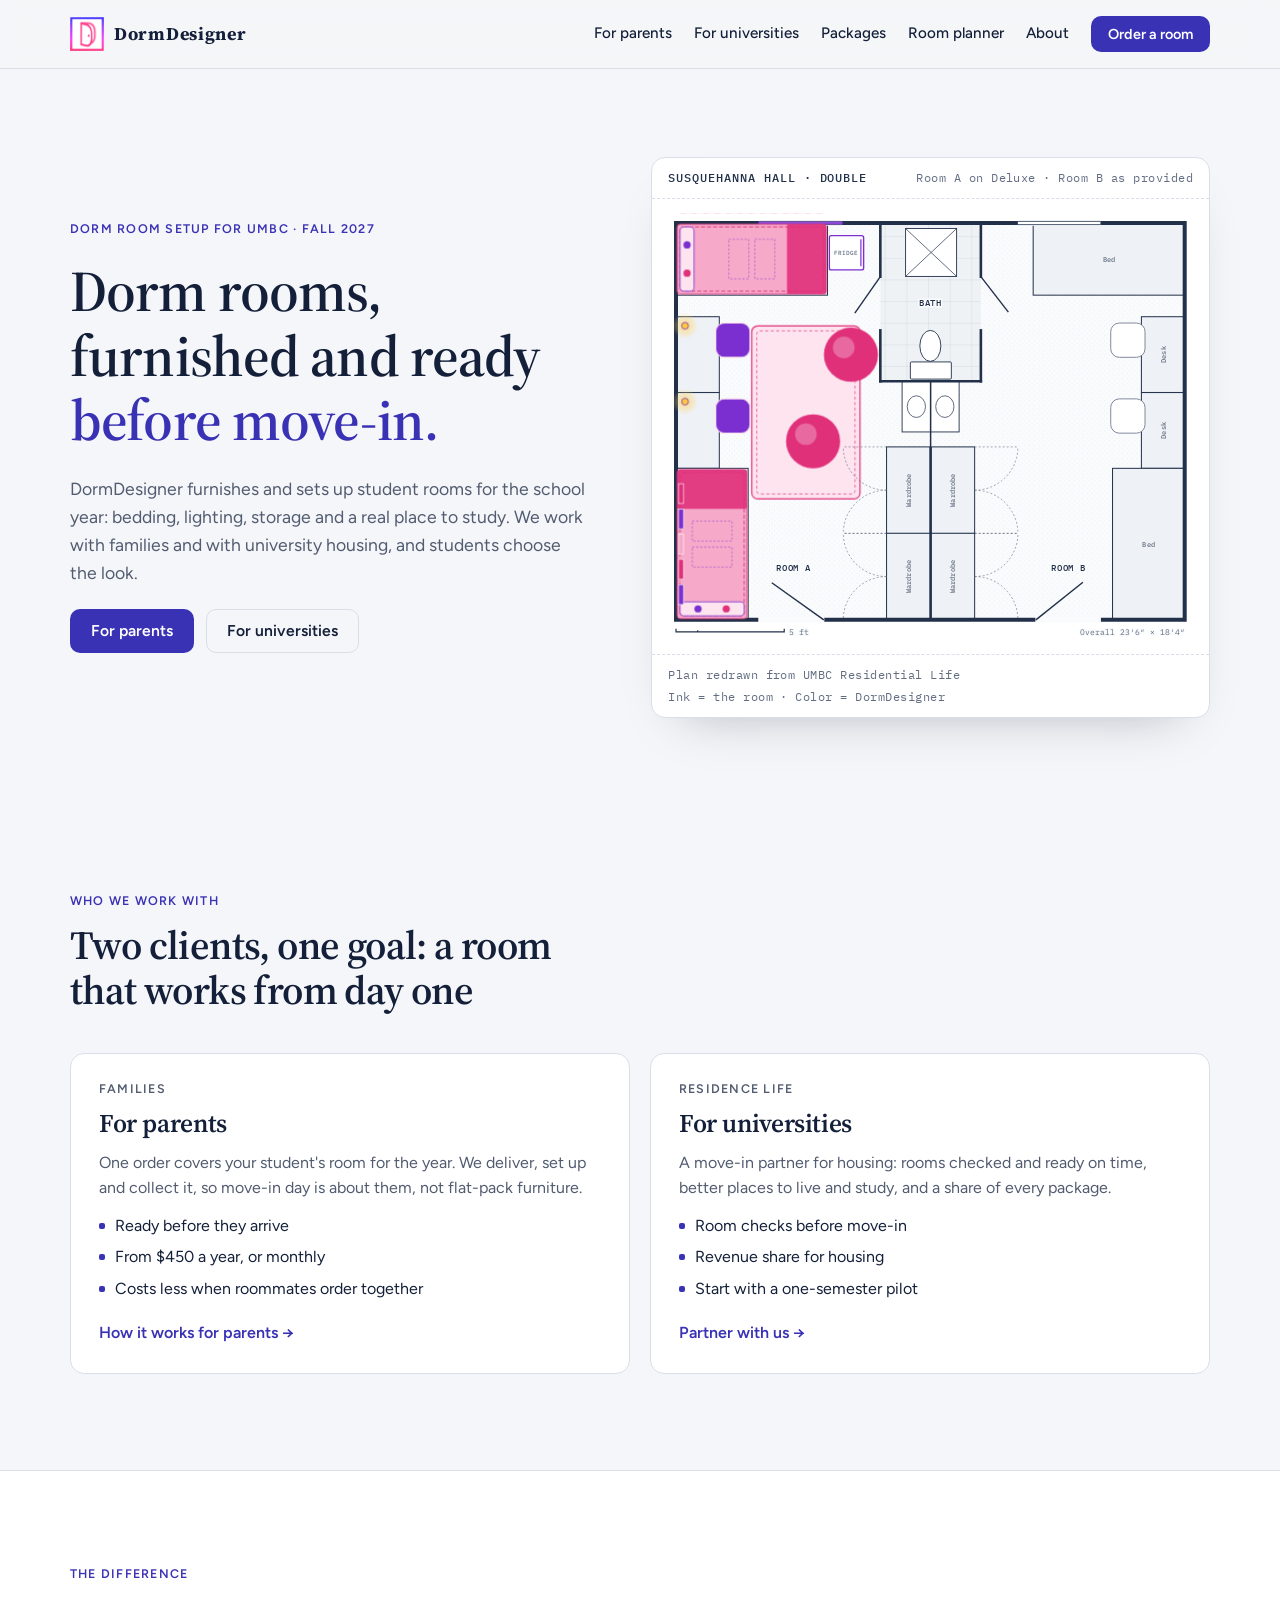
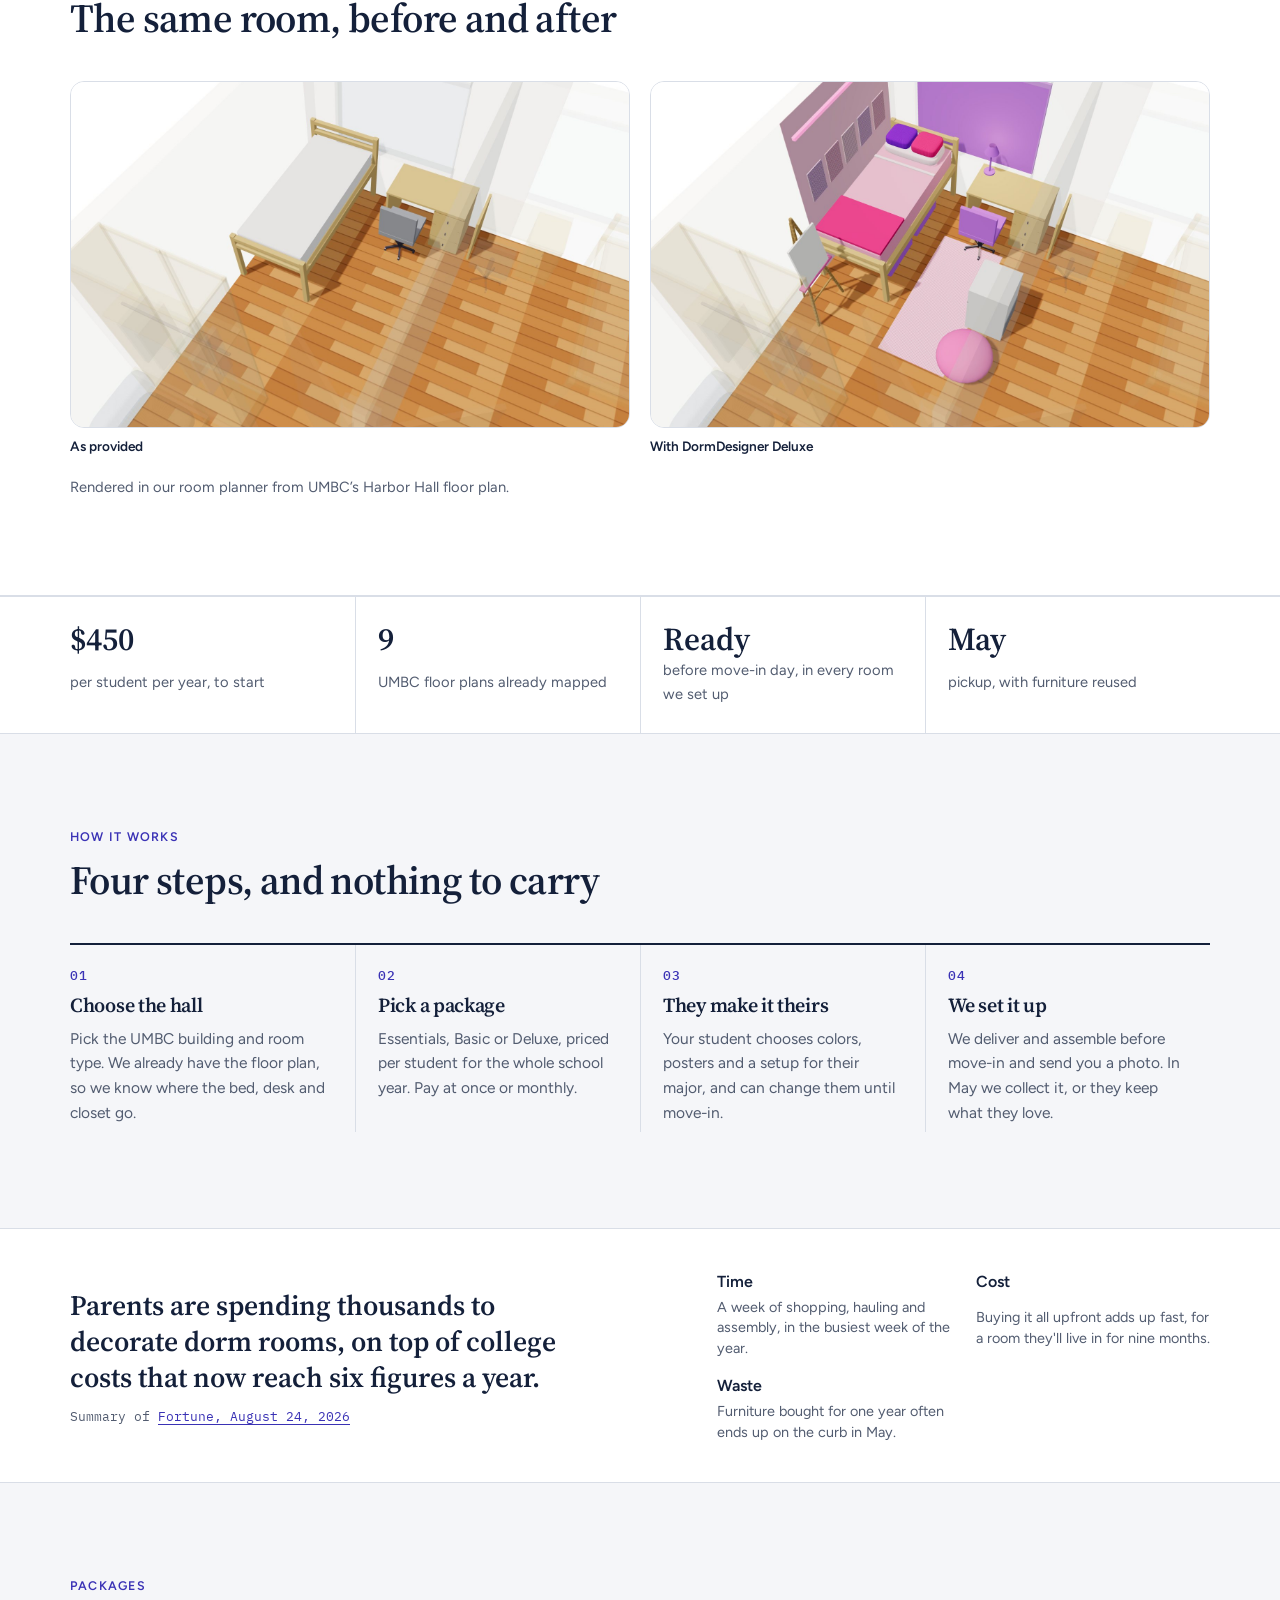
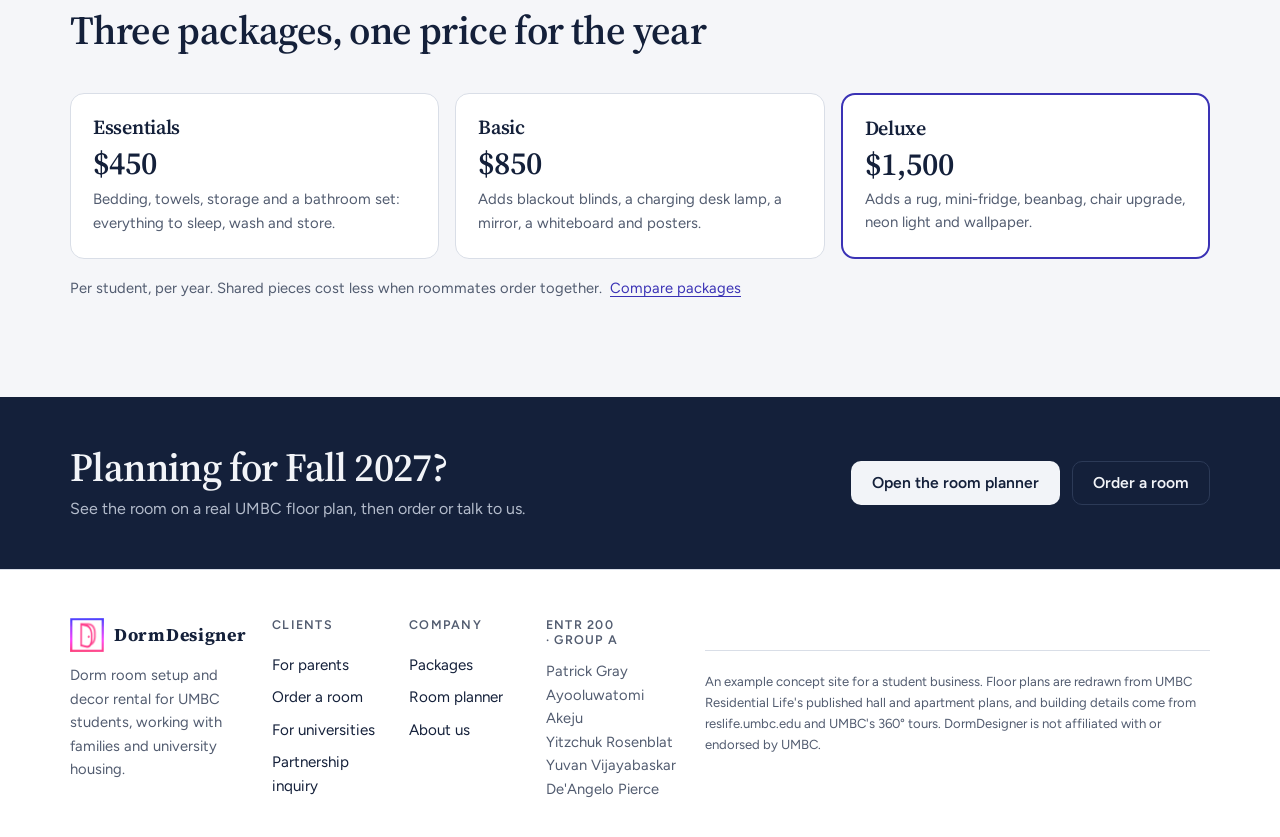
==== commit b1046435: "Doors swing fully open, beds on the wall, fridge at the bed foot, room images - Every room door and " ====
--- a/index.html
+++ b/index.html
@@ -87,6 +87,16 @@
       </div>
     </div>
   </section>
+  <section class="section alt">
+    <div class="wrap">
+      <div class="section-head">
+        <p class="eyebrow">The difference</p>
+        <h2>The same room, before and after</h2>
+      </div>
+<div class="before-after"><figure class="shot"><img src="assets/img/room-provided.jpg" alt="A Harbor Hall single as UMBC provides it: a bare bed, desk, chair and closet" width="1600" height="992" loading="lazy"><figcaption>As provided</figcaption></figure><figure class="shot"><img src="assets/img/room-deluxe.jpg" alt="The same room set up by DormDesigner on the Deluxe package" width="1600" height="992" loading="lazy"><figcaption>With DormDesigner Deluxe</figcaption></figure></div>
+      <p class="tiers-note">Rendered in our room planner from UMBC’s Harbor Hall floor plan.</p>
+    </div>
+  </section>
   <section class="stats" aria-label="At a glance">
     <div class="wrap">
       <div><b>$450</b><span>per student per year, to start</span></div>
--- a/assets/site.css
+++ b/assets/site.css
@@ -446,6 +446,18 @@
 .crumbs a { color: var(--muted); text-decoration: none; }
 .crumbs a:hover { color: var(--accent); }
 
+/* Room renders */
+.shot { margin: 0; display: grid; gap: 8px; min-width: 0; }
+.shot img { display: block; width: 100%; height: auto; aspect-ratio: 1600 / 992; object-fit: cover; border-radius: var(--radius); border: 1px solid var(--rule); background: var(--plan-bg); }
+.shot figcaption { font-size: 0.85rem; color: var(--muted); }
+.page-head.with-media .wrap { grid-template-columns: minmax(0, 1fr) minmax(0, 1.05fr); align-items: center; gap: 28px 48px; }
+.head-copy { display: grid; gap: 14px; justify-items: start; min-width: 0; }
+@media (max-width: 900px) { .page-head.with-media .wrap { grid-template-columns: 1fr; } }
+.before-after { display: grid; grid-template-columns: 1fr 1fr; gap: 20px; }
+.before-after figcaption { font-weight: 600; color: var(--ink); }
+@media (max-width: 700px) { .before-after { grid-template-columns: 1fr; } }
+.tier .shot img { border-radius: 10px; }
+
 /* Home: clients, stats, package overview, call to action */
 .clients { display: grid; grid-template-columns: 1fr 1fr; gap: 20px; }
 .client { display: grid; gap: 12px; align-content: start; padding: 28px; background: var(--surface); border: 1px solid var(--rule); border-radius: var(--radius); color: var(--ink); text-decoration: none; transition: border-color .15s, box-shadow .15s; min-width: 0; }
